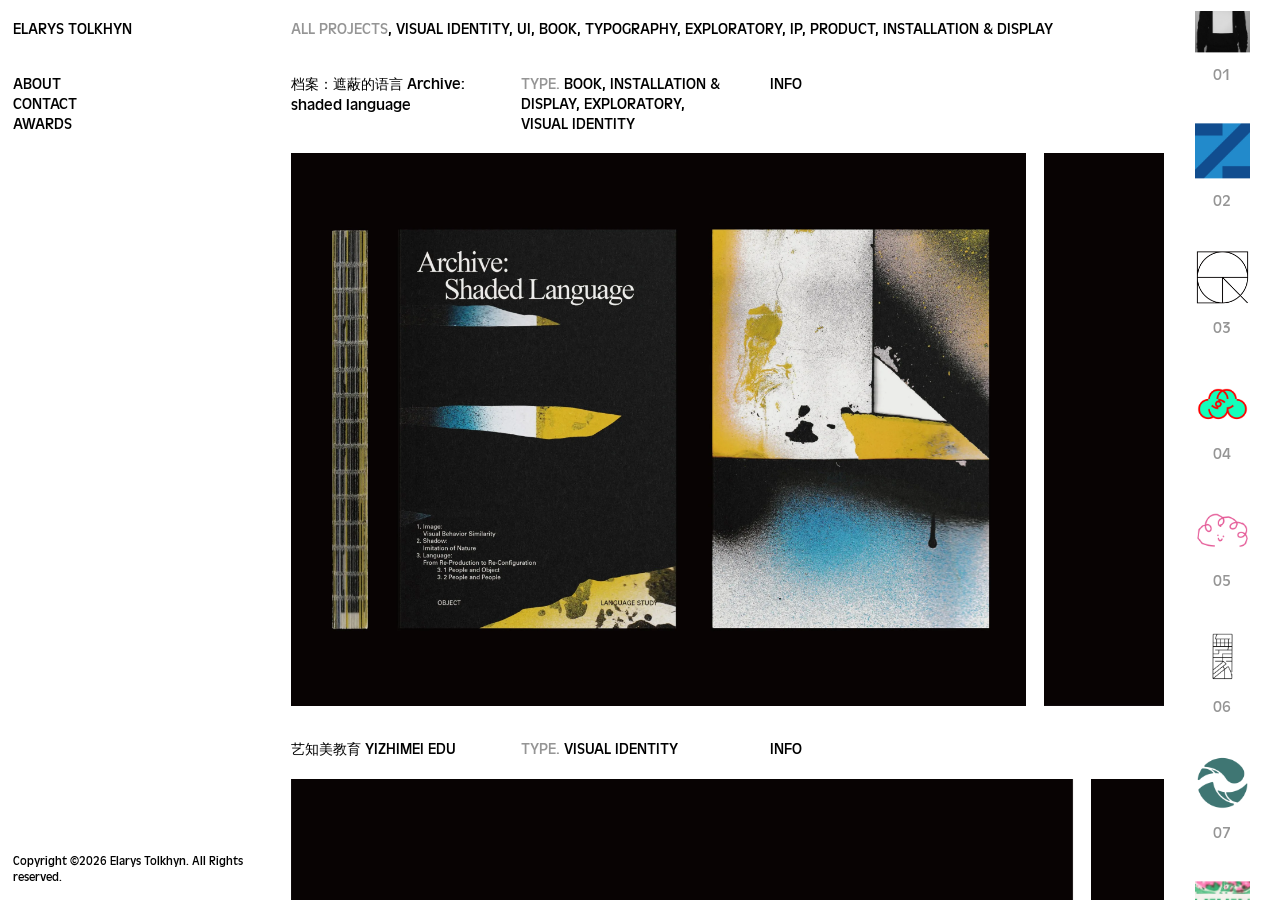
==== index.html @ ace1b755 "Elarys Tolkhyn portfolio site" ====
<!DOCTYPE html><html lang="en" class="h-full antialiased"><head><meta charSet="utf-8"/><meta name="viewport" content="width=device-width, initial-scale=1"/><link rel="preload" as="image" href="sites/studiodpi-work-708a7940/root-8a5edab2/images/p01-1.webp"/><link rel="preload" as="image" href="sites/studiodpi-work-708a7940/root-8a5edab2/images/p01-2.webp"/><link rel="preload" as="image" href="sites/studiodpi-work-708a7940/root-8a5edab2/images/p01-3.webp"/><link rel="preload" as="image" href="sites/studiodpi-work-708a7940/root-8a5edab2/images/p01-4.webp"/><link rel="preload" as="image" href="sites/studiodpi-work-708a7940/root-8a5edab2/images/p01-5.webp"/><link rel="preload" as="image" href="sites/studiodpi-work-708a7940/root-8a5edab2/images/p01-6.webp"/><link rel="preload" as="image" href="sites/studiodpi-work-708a7940/root-8a5edab2/images/p01-7.webp"/><link rel="preload" as="image" href="sites/studiodpi-work-708a7940/root-8a5edab2/images/p01-8.webp"/><link rel="preload" as="image" href="sites/studiodpi-work-708a7940/root-8a5edab2/images/p01-9.webp"/><link rel="preload" as="image" href="sites/studiodpi-work-708a7940/root-8a5edab2/images/p01-10.webp"/><link rel="stylesheet" href="/_next/static/chunks/2xscw0njd760i.css" data-precedence="next"/><link rel="stylesheet" href="/_next/static/chunks/22r45i7cmhs_4.css" data-precedence="next"/><link rel="preload" as="script" fetchPriority="low" href="/_next/static/chunks/3l04zcqx63h3y.js"/><script src="/_next/static/chunks/41qfcvra0dvw4.js" async=""></script><script src="/_next/static/chunks/27t_qfc-3_lzs.js" async=""></script><script src="/_next/static/chunks/turbopack-204cpt9buc445.js" async=""></script><script src="/_next/static/chunks/3fntmmi971322.js" async=""></script><script src="/_next/static/chunks/2eqh7xk3ij3ka.js" async=""></script><link rel="preload" as="image" href="sites/studiodpi-work-708a7940/root-8a5edab2/images/p01-11.webp"/><link rel="preload" as="image" href="sites/studiodpi-work-708a7940/root-8a5edab2/images/p01-12.webp"/><link rel="preload" as="image" href="sites/studiodpi-work-708a7940/root-8a5edab2/images/p01-13.webp"/><link rel="preload" as="image" href="sites/studiodpi-work-708a7940/root-8a5edab2/images/p01-14.webp"/><link rel="preload" as="image" href="sites/studiodpi-work-708a7940/root-8a5edab2/images/p01-15.webp"/><link rel="preload" as="image" href="sites/studiodpi-work-708a7940/root-8a5edab2/images/p01-16.webp"/><link rel="preload" as="image" href="sites/studiodpi-work-708a7940/root-8a5edab2/images/p01-17.webp"/><link rel="preload" as="image" href="sites/studiodpi-work-708a7940/root-8a5edab2/images/p01-18.webp"/><link rel="preload" as="image" href="sites/studiodpi-work-708a7940/root-8a5edab2/images/p01-19.webp"/><link rel="preload" as="image" href="sites/studiodpi-work-708a7940/root-8a5edab2/images/p02-1.webp"/><link rel="preload" as="image" href="sites/studiodpi-work-708a7940/root-8a5edab2/images/p02-2.webp"/><link rel="preload" as="image" href="sites/studiodpi-work-708a7940/root-8a5edab2/images/p02-3.webp"/><link rel="preload" as="image" href="sites/studiodpi-work-708a7940/root-8a5edab2/images/p02-4.webp"/><link rel="preload" as="image" href="sites/studiodpi-work-708a7940/root-8a5edab2/images/p02-5.webp"/><link rel="preload" as="image" href="sites/studiodpi-work-708a7940/root-8a5edab2/images/p02-6.webp"/><link rel="preload" as="image" href="sites/studiodpi-work-708a7940/root-8a5edab2/images/p02-7.webp"/><link rel="preload" as="image" href="sites/studiodpi-work-708a7940/root-8a5edab2/images/p02-8.webp"/><link rel="preload" as="image" href="sites/studiodpi-work-708a7940/root-8a5edab2/images/p03-1.webp"/><link rel="preload" as="image" href="sites/studiodpi-work-708a7940/root-8a5edab2/images/p03-2.webp"/><link rel="preload" as="image" href="sites/studiodpi-work-708a7940/root-8a5edab2/images/p03-3.webp"/><link rel="preload" as="image" href="sites/studiodpi-work-708a7940/root-8a5edab2/images/p03-4.webp"/><link rel="preload" as="image" href="sites/studiodpi-work-708a7940/root-8a5edab2/images/p04-1.webp"/><link rel="preload" as="image" href="sites/studiodpi-work-708a7940/root-8a5edab2/images/p04-2.webp"/><link rel="preload" as="image" href="sites/studiodpi-work-708a7940/root-8a5edab2/images/p04-3.webp"/><link rel="preload" as="image" href="sites/studiodpi-work-708a7940/root-8a5edab2/images/p04-4.webp"/><link rel="preload" as="image" href="sites/studiodpi-work-708a7940/root-8a5edab2/images/p04-5.webp"/><link rel="preload" as="image" href="sites/studiodpi-work-708a7940/root-8a5edab2/images/p04-6.webp"/><link rel="preload" as="image" href="sites/studiodpi-work-708a7940/root-8a5edab2/images/p05-1.webp"/><link rel="preload" as="image" href="sites/studiodpi-work-708a7940/root-8a5edab2/images/p05-2.webp"/><link rel="preload" as="image" href="sites/studiodpi-work-708a7940/root-8a5edab2/images/p05-3.webp"/><link rel="preload" as="image" href="sites/studiodpi-work-708a7940/root-8a5edab2/images/p05-4.webp"/><link rel="preload" as="image" href="sites/studiodpi-work-708a7940/root-8a5edab2/images/p05-5.webp"/><link rel="preload" as="image" href="sites/studiodpi-work-708a7940/root-8a5edab2/images/p05-6.webp"/><link rel="preload" as="image" href="sites/studiodpi-work-708a7940/root-8a5edab2/images/p05-7.webp"/><link rel="preload" as="image" href="sites/studiodpi-work-708a7940/root-8a5edab2/images/p05-8.webp"/><link rel="preload" as="image" href="sites/studiodpi-work-708a7940/root-8a5edab2/images/p06-1.webp"/><link rel="preload" as="image" href="sites/studiodpi-work-708a7940/root-8a5edab2/images/p06-2.webp"/><link rel="preload" as="image" href="sites/studiodpi-work-708a7940/root-8a5edab2/images/p07-1.webp"/><link rel="preload" as="image" href="sites/studiodpi-work-708a7940/root-8a5edab2/images/p07-2.webp"/><link rel="preload" as="image" href="sites/studiodpi-work-708a7940/root-8a5edab2/images/p07-3.webp"/><link rel="preload" as="image" href="sites/studiodpi-work-708a7940/root-8a5edab2/images/p07-4.webp"/><link rel="preload" as="image" href="sites/studiodpi-work-708a7940/root-8a5edab2/images/p07-5.webp"/><link rel="preload" as="image" href="sites/studiodpi-work-708a7940/root-8a5edab2/images/p07-6.webp"/><link rel="preload" as="image" href="sites/studiodpi-work-708a7940/root-8a5edab2/images/p07-7.webp"/><link rel="preload" as="image" href="sites/studiodpi-work-708a7940/root-8a5edab2/images/p07-8.webp"/><link rel="preload" as="image" href="sites/studiodpi-work-708a7940/root-8a5edab2/images/p07-9.webp"/><link rel="preload" as="image" href="sites/studiodpi-work-708a7940/root-8a5edab2/images/p07-10.webp"/><link rel="preload" as="image" href="sites/studiodpi-work-708a7940/root-8a5edab2/images/p08-1.webp"/><link rel="preload" as="image" href="sites/studiodpi-work-708a7940/root-8a5edab2/images/p08-2.webp"/><link rel="preload" as="image" href="sites/studiodpi-work-708a7940/root-8a5edab2/images/p08-3.webp"/><link rel="preload" as="image" href="sites/studiodpi-work-708a7940/root-8a5edab2/images/p08-4.webp"/><link rel="preload" as="image" href="sites/studiodpi-work-708a7940/root-8a5edab2/images/p08-5.webp"/><link rel="preload" as="image" href="sites/studiodpi-work-708a7940/root-8a5edab2/images/p08-6.webp"/><link rel="preload" as="image" href="sites/studiodpi-work-708a7940/root-8a5edab2/images/p08-7.webp"/><link rel="preload" as="image" href="sites/studiodpi-work-708a7940/root-8a5edab2/images/p08-8.webp"/><link rel="preload" as="image" href="sites/studiodpi-work-708a7940/root-8a5edab2/images/p08-9.webp"/><link rel="preload" as="image" href="sites/studiodpi-work-708a7940/root-8a5edab2/images/p08-10.webp"/><link rel="preload" as="image" href="sites/studiodpi-work-708a7940/root-8a5edab2/images/p09-1.webp"/><link rel="preload" as="image" href="sites/studiodpi-work-708a7940/root-8a5edab2/images/p09-2.webp"/><link rel="preload" as="image" href="sites/studiodpi-work-708a7940/root-8a5edab2/images/p09-3.webp"/><link rel="preload" as="image" href="sites/studiodpi-work-708a7940/root-8a5edab2/images/p09-4.webp"/><link rel="preload" as="image" href="sites/studiodpi-work-708a7940/root-8a5edab2/images/p09-5.webp"/><link rel="preload" as="image" href="sites/studiodpi-work-708a7940/root-8a5edab2/images/p09-6.webp"/><link rel="preload" as="image" href="sites/studiodpi-work-708a7940/root-8a5edab2/images/p09-7.webp"/><link rel="preload" as="image" href="sites/studiodpi-work-708a7940/root-8a5edab2/images/p09-8.webp"/><link rel="preload" as="image" href="sites/studiodpi-work-708a7940/root-8a5edab2/images/p09-9.webp"/><link rel="preload" as="image" href="sites/studiodpi-work-708a7940/root-8a5edab2/images/p09-10.webp"/><link rel="preload" as="image" href="sites/studiodpi-work-708a7940/root-8a5edab2/images/p10-1.webp"/><link rel="preload" as="image" href="sites/studiodpi-work-708a7940/root-8a5edab2/images/p10-2.webp"/><link rel="preload" as="image" href="sites/studiodpi-work-708a7940/root-8a5edab2/images/p10-3.webp"/><link rel="preload" as="image" href="sites/studiodpi-work-708a7940/root-8a5edab2/images/p10-4.webp"/><link rel="preload" as="image" href="sites/studiodpi-work-708a7940/root-8a5edab2/images/p12-1.webp"/><link rel="preload" as="image" href="sites/studiodpi-work-708a7940/root-8a5edab2/images/p12-2.webp"/><link rel="preload" as="image" href="sites/studiodpi-work-708a7940/root-8a5edab2/images/p12-3.webp"/><link rel="preload" as="image" href="sites/studiodpi-work-708a7940/root-8a5edab2/images/p12-4.webp"/><link rel="preload" as="image" href="sites/studiodpi-work-708a7940/root-8a5edab2/images/p12-5.webp"/><link rel="preload" as="image" href="sites/studiodpi-work-708a7940/root-8a5edab2/images/p12-6.webp"/><link rel="preload" as="image" href="sites/studiodpi-work-708a7940/root-8a5edab2/images/p12-7.webp"/><link rel="preload" as="image" href="sites/studiodpi-work-708a7940/root-8a5edab2/images/p13-1.webp"/><link rel="preload" as="image" href="sites/studiodpi-work-708a7940/root-8a5edab2/images/p13-2.webp"/><link rel="preload" as="image" href="sites/studiodpi-work-708a7940/root-8a5edab2/images/p13-3.webp"/><link rel="preload" as="image" href="sites/studiodpi-work-708a7940/root-8a5edab2/images/p13-4.webp"/><link rel="preload" as="image" href="sites/studiodpi-work-708a7940/root-8a5edab2/images/p13-5.webp"/><link rel="preload" as="image" href="sites/studiodpi-work-708a7940/root-8a5edab2/images/p13-6.webp"/><link rel="preload" as="image" href="sites/studiodpi-work-708a7940/root-8a5edab2/images/p13-7.webp"/><link rel="preload" as="image" href="sites/studiodpi-work-708a7940/root-8a5edab2/images/p14-1.webp"/><link rel="preload" as="image" href="sites/studiodpi-work-708a7940/root-8a5edab2/images/p14-2.webp"/><link rel="preload" as="image" href="sites/studiodpi-work-708a7940/root-8a5edab2/images/p15-1.webp"/><link rel="preload" as="image" href="sites/studiodpi-work-708a7940/root-8a5edab2/images/p15-2.webp"/><link rel="preload" as="image" href="sites/studiodpi-work-708a7940/root-8a5edab2/images/p15-3.webp"/><link rel="preload" as="image" href="sites/studiodpi-work-708a7940/root-8a5edab2/images/p15-4.webp"/><link rel="preload" as="image" href="sites/studiodpi-work-708a7940/root-8a5edab2/images/p15-5.webp"/><link rel="preload" as="image" href="sites/studiodpi-work-708a7940/root-8a5edab2/images/p15-6.webp"/><link rel="preload" as="image" href="sites/studiodpi-work-708a7940/root-8a5edab2/images/p15-7.webp"/><link rel="preload" as="image" href="sites/studiodpi-work-708a7940/root-8a5edab2/images/p15-8.webp"/><link rel="preload" as="image" href="sites/studiodpi-work-708a7940/root-8a5edab2/images/p15-9.webp"/><link rel="preload" as="image" href="sites/studiodpi-work-708a7940/root-8a5edab2/images/p15-10.webp"/><link rel="preload" as="image" href="sites/studiodpi-work-708a7940/root-8a5edab2/images/p16-叶莱小动物勾线-9.19_画板 1 副本.webp"/><link rel="preload" as="image" href="sites/studiodpi-work-708a7940/root-8a5edab2/images/p16-叶莱小动物勾线-9.19_画板 1 副本 2.webp"/><link rel="preload" as="image" href="sites/studiodpi-work-708a7940/root-8a5edab2/images/p16-叶莱小动物勾线-9.19_画板 1-01.webp"/><link rel="preload" as="image" href="sites/studiodpi-work-708a7940/root-8a5edab2/images/p16-叶莱小动物勾线-9.19_画板 1-03.webp"/><link rel="preload" as="image" href="sites/studiodpi-work-708a7940/root-8a5edab2/images/p17-1.webp"/><link rel="preload" as="image" href="sites/studiodpi-work-708a7940/root-8a5edab2/images/p17-2.webp"/><link rel="preload" as="image" href="sites/studiodpi-work-708a7940/root-8a5edab2/images/p17-3.webp"/><link rel="preload" as="image" href="sites/studiodpi-work-708a7940/root-8a5edab2/images/p17-4.webp"/><link rel="preload" as="image" href="sites/studiodpi-work-708a7940/root-8a5edab2/images/p17-5.webp"/><link rel="preload" as="image" href="sites/studiodpi-work-708a7940/root-8a5edab2/images/p17-6.webp"/><link rel="preload" as="image" href="sites/studiodpi-work-708a7940/root-8a5edab2/images/p17-7.webp"/><link rel="preload" as="image" href="sites/studiodpi-work-708a7940/root-8a5edab2/images/p17-8.webp"/><link rel="preload" as="image" href="sites/studiodpi-work-708a7940/root-8a5edab2/images/p17-9.webp"/><link rel="preload" as="image" href="sites/studiodpi-work-708a7940/root-8a5edab2/images/p17-10.webp"/><link rel="preload" as="image" href="sites/studiodpi-work-708a7940/root-8a5edab2/images/p17-11.webp"/><link rel="preload" as="image" href="sites/studiodpi-work-708a7940/root-8a5edab2/images/p17-12.webp"/><link rel="preload" as="image" href="sites/studiodpi-work-708a7940/root-8a5edab2/images/p17-13.webp"/><link rel="preload" as="image" href="sites/studiodpi-work-708a7940/root-8a5edab2/images/p17-14.webp"/><link rel="preload" as="image" href="sites/studiodpi-work-708a7940/root-8a5edab2/images/p17-15.webp"/><link rel="preload" as="image" href="sites/studiodpi-work-708a7940/root-8a5edab2/images/p17-16.webp"/><link rel="preload" as="image" href="sites/studiodpi-work-708a7940/root-8a5edab2/images/p17-17.webp"/><link rel="preload" as="image" href="sites/studiodpi-work-708a7940/root-8a5edab2/images/p17-18.webp"/><link rel="preload" as="image" href="sites/studiodpi-work-708a7940/root-8a5edab2/images/p17-19.webp"/><link rel="preload" as="image" href="sites/studiodpi-work-708a7940/root-8a5edab2/images/p17-20.webp"/><link rel="preload" as="image" href="sites/studiodpi-work-708a7940/root-8a5edab2/images/p17-21.webp"/><link rel="preload" as="image" href="sites/studiodpi-work-708a7940/root-8a5edab2/images/p17-22.webp"/><link rel="preload" as="image" href="sites/studiodpi-work-708a7940/root-8a5edab2/images/p17-23.webp"/><link rel="preload" as="image" href="sites/studiodpi-work-708a7940/root-8a5edab2/images/p17-24.webp"/><link rel="preload" as="image" href="sites/studiodpi-work-708a7940/root-8a5edab2/images/p17-25.webp"/><link rel="preload" as="image" href="sites/studiodpi-work-708a7940/root-8a5edab2/images/p17-26.webp"/><link rel="preload" as="image" href="sites/studiodpi-work-708a7940/root-8a5edab2/images/p18-1.webp"/><link rel="preload" as="image" href="sites/studiodpi-work-708a7940/root-8a5edab2/images/p18-2.webp"/><link rel="preload" as="image" href="sites/studiodpi-work-708a7940/root-8a5edab2/images/p18-3.webp"/><link rel="preload" as="image" href="sites/studiodpi-work-708a7940/root-8a5edab2/images/p18-4.webp"/><link rel="preload" as="image" href="sites/studiodpi-work-708a7940/root-8a5edab2/images/p18-5.webp"/><link rel="preload" as="image" href="sites/studiodpi-work-708a7940/root-8a5edab2/images/p18-6.webp"/><link rel="preload" as="image" href="sites/studiodpi-work-708a7940/root-8a5edab2/images/p18-7.webp"/><link rel="preload" as="image" href="sites/studiodpi-work-708a7940/root-8a5edab2/images/p18-8.webp"/><link rel="preload" as="image" href="sites/studiodpi-work-708a7940/root-8a5edab2/images/p18-9.webp"/><link rel="preload" as="image" href="sites/studiodpi-work-708a7940/root-8a5edab2/images/p18-10.webp"/><link rel="preload" as="image" href="sites/studiodpi-work-708a7940/root-8a5edab2/images/p18-11.webp"/><link rel="preload" as="image" href="sites/studiodpi-work-708a7940/root-8a5edab2/images/p19-1.webp"/><link rel="preload" as="image" href="sites/studiodpi-work-708a7940/root-8a5edab2/images/p19-2.webp"/><link rel="preload" as="image" href="sites/studiodpi-work-708a7940/root-8a5edab2/images/p19-3.webp"/><link rel="preload" as="image" href="sites/studiodpi-work-708a7940/root-8a5edab2/images/p19-4.webp"/><link rel="preload" as="image" href="sites/studiodpi-work-708a7940/root-8a5edab2/images/p19-5.webp"/><link rel="preload" as="image" href="sites/studiodpi-work-708a7940/root-8a5edab2/images/p19-6.webp"/><link rel="preload" as="image" href="sites/studiodpi-work-708a7940/root-8a5edab2/images/p19-7.webp"/><link rel="preload" as="image" href="sites/studiodpi-work-708a7940/root-8a5edab2/images/p19-8.webp"/><link rel="preload" as="image" href="sites/studiodpi-work-708a7940/root-8a5edab2/images/p19-9.webp"/><link rel="preload" as="image" href="sites/studiodpi-work-708a7940/root-8a5edab2/images/p19-10.webp"/><link rel="preload" as="image" href="sites/studiodpi-work-708a7940/root-8a5edab2/images/p19-11.webp"/><link rel="preload" as="image" href="sites/studiodpi-work-708a7940/root-8a5edab2/images/p19-12.webp"/><link rel="preload" as="image" href="sites/studiodpi-work-708a7940/root-8a5edab2/images/p19-13.webp"/><link rel="preload" as="image" href="sites/studiodpi-work-708a7940/root-8a5edab2/images/p20-1.webp"/><link rel="preload" as="image" href="sites/studiodpi-work-708a7940/root-8a5edab2/images/p20-2.webp"/><link rel="preload" as="image" href="sites/studiodpi-work-708a7940/root-8a5edab2/images/p20-3.webp"/><link rel="preload" as="image" href="sites/studiodpi-work-708a7940/root-8a5edab2/images/p20-4.webp"/><link rel="preload" as="image" href="sites/studiodpi-work-708a7940/root-8a5edab2/images/p20-5.webp"/><link rel="preload" as="image" href="sites/studiodpi-work-708a7940/root-8a5edab2/images/p20-6.webp"/><link rel="preload" as="image" href="sites/studiodpi-work-708a7940/root-8a5edab2/images/p20-7.webp"/><link rel="preload" as="image" href="sites/studiodpi-work-708a7940/root-8a5edab2/images/p20-8.webp"/><link rel="preload" as="image" href="sites/studiodpi-work-708a7940/root-8a5edab2/images/p20-9.webp"/><link rel="preload" as="image" href="sites/studiodpi-work-708a7940/root-8a5edab2/images/p20-10.webp"/><link rel="preload" as="image" href="sites/studiodpi-work-708a7940/root-8a5edab2/images/p20-11.webp"/><link rel="preload" as="image" href="sites/studiodpi-work-708a7940/root-8a5edab2/images/p20-12.webp"/><link rel="preload" as="image" href="sites/studiodpi-work-708a7940/root-8a5edab2/images/p21-2.webp"/><link rel="preload" as="image" href="sites/studiodpi-work-708a7940/root-8a5edab2/images/p21-3.webp"/><link rel="preload" as="image" href="sites/studiodpi-work-708a7940/root-8a5edab2/images/p21-4.webp"/><link rel="preload" as="image" href="sites/studiodpi-work-708a7940/root-8a5edab2/images/p21-5.webp"/><link rel="preload" as="image" href="sites/studiodpi-work-708a7940/root-8a5edab2/images/p21-6.webp"/><link rel="preload" as="image" href="sites/studiodpi-work-708a7940/root-8a5edab2/images/p21-7.webp"/><link rel="preload" as="image" href="sites/studiodpi-work-708a7940/root-8a5edab2/images/p21-8.webp"/><link rel="preload" as="image" href="sites/studiodpi-work-708a7940/root-8a5edab2/images/p21-9.webp"/><link rel="preload" as="image" href="sites/studiodpi-work-708a7940/root-8a5edab2/images/p21-10.webp"/><link rel="preload" as="image" href="sites/studiodpi-work-708a7940/root-8a5edab2/images/p21-11.webp"/><link rel="preload" as="image" href="sites/studiodpi-work-708a7940/root-8a5edab2/images/p21-12.webp"/><link rel="preload" as="image" href="sites/studiodpi-work-708a7940/root-8a5edab2/images/p21-13.webp"/><link rel="preload" as="image" href="sites/studiodpi-work-708a7940/root-8a5edab2/images/p21-14.webp"/><link rel="preload" as="image" href="sites/studiodpi-work-708a7940/root-8a5edab2/images/p22-1.webp"/><link rel="preload" as="image" href="sites/studiodpi-work-708a7940/root-8a5edab2/images/p22-2.webp"/><link rel="preload" as="image" href="sites/studiodpi-work-708a7940/root-8a5edab2/images/p22-3.webp"/><link rel="preload" as="image" href="sites/studiodpi-work-708a7940/root-8a5edab2/images/p22-4.webp"/><link rel="preload" as="image" href="sites/studiodpi-work-708a7940/root-8a5edab2/images/p22-5.webp"/><link rel="preload" as="image" href="sites/studiodpi-work-708a7940/root-8a5edab2/images/p22-6.webp"/><link rel="preload" as="image" href="sites/studiodpi-work-708a7940/root-8a5edab2/images/p22-7.webp"/><link rel="preload" as="image" href="sites/studiodpi-work-708a7940/root-8a5edab2/images/p22-8.webp"/><link rel="preload" as="image" href="sites/studiodpi-work-708a7940/root-8a5edab2/images/p22-9.webp"/><link rel="preload" as="image" href="sites/studiodpi-work-708a7940/root-8a5edab2/images/p22-10.webp"/><link rel="preload" as="image" href="sites/studiodpi-work-708a7940/root-8a5edab2/images/p22-11.webp"/><link rel="preload" as="image" href="sites/studiodpi-work-708a7940/root-8a5edab2/images/p22-12.webp"/><link rel="preload" as="image" href="sites/studiodpi-work-708a7940/root-8a5edab2/images/p22-13.webp"/><link rel="preload" as="image" href="sites/studiodpi-work-708a7940/root-8a5edab2/images/p22-14.webp"/><link rel="preload" as="image" href="sites/studiodpi-work-708a7940/root-8a5edab2/images/p22-15.webp"/><link rel="preload" as="image" href="sites/studiodpi-work-708a7940/root-8a5edab2/images/p22-16.webp"/><link rel="preload" as="image" href="sites/studiodpi-work-708a7940/root-8a5edab2/images/p22-17.webp"/><link rel="preload" as="image" href="sites/studiodpi-work-708a7940/root-8a5edab2/images/p22-18.webp"/><link rel="preload" as="image" href="sites/studiodpi-work-708a7940/root-8a5edab2/images/p22-19.webp"/><link rel="preload" as="image" href="sites/studiodpi-work-708a7940/root-8a5edab2/images/p22-20.webp"/><link rel="preload" as="image" href="sites/studiodpi-work-708a7940/root-8a5edab2/images/p22-21.webp"/><link rel="preload" as="image" href="sites/studiodpi-work-708a7940/root-8a5edab2/images/p22-22.webp"/><link rel="preload" as="image" href="sites/studiodpi-work-708a7940/root-8a5edab2/images/p22-23.webp"/><link rel="preload" as="image" href="sites/studiodpi-work-708a7940/root-8a5edab2/images/p22-24.webp"/><link rel="preload" as="image" href="sites/studiodpi-work-708a7940/root-8a5edab2/images/p23-1.webp"/><link rel="preload" as="image" href="sites/studiodpi-work-708a7940/root-8a5edab2/images/p23-2.webp"/><link rel="preload" as="image" href="sites/studiodpi-work-708a7940/root-8a5edab2/images/p23-3.webp"/><link rel="preload" as="image" href="sites/studiodpi-work-708a7940/root-8a5edab2/images/p23-4.webp"/><link rel="preload" as="image" href="sites/studiodpi-work-708a7940/root-8a5edab2/images/p23-5.webp"/><link rel="preload" as="image" href="sites/studiodpi-work-708a7940/root-8a5edab2/images/p23-6.webp"/><link rel="preload" as="image" href="sites/studiodpi-work-708a7940/root-8a5edab2/images/p23-7.webp"/><link rel="preload" as="image" href="sites/studiodpi-work-708a7940/root-8a5edab2/images/p23-8.webp"/><link rel="preload" as="image" href="sites/studiodpi-work-708a7940/root-8a5edab2/images/p23-9.webp"/><link rel="preload" as="image" href="sites/studiodpi-work-708a7940/root-8a5edab2/images/p23-10.webp"/><link rel="preload" as="image" href="sites/studiodpi-work-708a7940/root-8a5edab2/images/p23-11.webp"/><link rel="preload" as="image" href="sites/studiodpi-work-708a7940/root-8a5edab2/images/p23-12.webp"/><link rel="preload" as="image" href="sites/studiodpi-work-708a7940/root-8a5edab2/images/p24-1.webp"/><link rel="preload" as="image" href="sites/studiodpi-work-708a7940/root-8a5edab2/images/p24-2.webp"/><link rel="preload" as="image" href="sites/studiodpi-work-708a7940/root-8a5edab2/images/p24-3.webp"/><link rel="preload" as="image" href="sites/studiodpi-work-708a7940/root-8a5edab2/images/p24-4.webp"/><link rel="preload" as="image" href="sites/studiodpi-work-708a7940/root-8a5edab2/images/p24-5.webp"/><link rel="preload" as="image" href="sites/studiodpi-work-708a7940/root-8a5edab2/images/p24-6.webp"/><link rel="preload" as="image" href="sites/studiodpi-work-708a7940/root-8a5edab2/images/p24-7.webp"/><link rel="preload" as="image" href="sites/studiodpi-work-708a7940/root-8a5edab2/images/p24-8.webp"/><link rel="preload" as="image" href="sites/studiodpi-work-708a7940/root-8a5edab2/images/p25-1.webp"/><link rel="preload" as="image" href="sites/studiodpi-work-708a7940/root-8a5edab2/images/p25-2.webp"/><link rel="preload" as="image" href="sites/studiodpi-work-708a7940/root-8a5edab2/images/p25-3.webp"/><link rel="preload" as="image" href="sites/studiodpi-work-708a7940/root-8a5edab2/images/p25-4.webp"/><link rel="preload" as="image" href="sites/studiodpi-work-708a7940/root-8a5edab2/images/p25-5.webp"/><link rel="preload" as="image" href="sites/studiodpi-work-708a7940/root-8a5edab2/images/p25-6.webp"/><link rel="preload" as="image" href="sites/studiodpi-work-708a7940/root-8a5edab2/images/p25-7.webp"/><link rel="preload" as="image" href="sites/studiodpi-work-708a7940/root-8a5edab2/images/p25-8.webp"/><link rel="preload" as="image" href="sites/studiodpi-work-708a7940/root-8a5edab2/images/p25-9.webp"/><link rel="preload" as="image" href="sites/studiodpi-work-708a7940/root-8a5edab2/images/p25-10.webp"/><link rel="preload" as="image" href="sites/studiodpi-work-708a7940/root-8a5edab2/images/p26-1.webp"/><link rel="preload" as="image" href="sites/studiodpi-work-708a7940/root-8a5edab2/images/p27-1.webp"/><link rel="preload" as="image" href="sites/studiodpi-work-708a7940/root-8a5edab2/images/p27-2.webp"/><link rel="preload" as="image" href="sites/studiodpi-work-708a7940/root-8a5edab2/images/p27-3.webp"/><link rel="preload" as="image" href="sites/studiodpi-work-708a7940/root-8a5edab2/images/p28-1.webp"/><link rel="preload" as="image" href="sites/studiodpi-work-708a7940/root-8a5edab2/images/p28-2.webp"/><link rel="preload" as="image" href="sites/studiodpi-work-708a7940/root-8a5edab2/images/p28-3.webp"/><link rel="preload" as="image" href="sites/studiodpi-work-708a7940/root-8a5edab2/images/p01-cover.webp"/><link rel="preload" as="image" href="sites/studiodpi-work-708a7940/root-8a5edab2/images/p02-cover.webp"/><link rel="preload" as="image" href="sites/studiodpi-work-708a7940/root-8a5edab2/images/p03-cover.webp"/><link rel="preload" as="image" href="sites/studiodpi-work-708a7940/root-8a5edab2/images/p04-cover.webp"/><link rel="preload" as="image" href="sites/studiodpi-work-708a7940/root-8a5edab2/images/p05-cover.webp"/><link rel="preload" as="image" href="sites/studiodpi-work-708a7940/root-8a5edab2/images/p06-cover.webp"/><link rel="preload" as="image" href="sites/studiodpi-work-708a7940/root-8a5edab2/images/p07-cover.webp"/><link rel="preload" as="image" href="sites/studiodpi-work-708a7940/root-8a5edab2/images/p08-cover.webp"/><link rel="preload" as="image" href="sites/studiodpi-work-708a7940/root-8a5edab2/images/p09-cover.webp"/><link rel="preload" as="image" href="sites/studiodpi-work-708a7940/root-8a5edab2/images/p10-cover.webp"/><link rel="preload" as="image" href="sites/studiodpi-work-708a7940/root-8a5edab2/images/p12-cover.webp"/><link rel="preload" as="image" href="sites/studiodpi-work-708a7940/root-8a5edab2/images/p13-cover.webp"/><link rel="preload" as="image" href="sites/studiodpi-work-708a7940/root-8a5edab2/images/p14-cover.webp"/><link rel="preload" as="image" href="sites/studiodpi-work-708a7940/root-8a5edab2/images/p15-cover.webp"/><link rel="preload" as="image" href="sites/studiodpi-work-708a7940/root-8a5edab2/images/p16-cover.webp"/><link rel="preload" as="image" href="sites/studiodpi-work-708a7940/root-8a5edab2/images/p17-cover.webp"/><link rel="preload" as="image" href="sites/studiodpi-work-708a7940/root-8a5edab2/images/p18-cover.webp"/><link rel="preload" as="image" href="sites/studiodpi-work-708a7940/root-8a5edab2/images/p19-cover.webp"/><link rel="preload" as="image" href="sites/studiodpi-work-708a7940/root-8a5edab2/images/p20-cover.webp"/><link rel="preload" as="image" href="sites/studiodpi-work-708a7940/root-8a5edab2/images/p21-cover.webp"/><link rel="preload" as="image" href="sites/studiodpi-work-708a7940/root-8a5edab2/images/p22-cover.webp"/><link rel="preload" as="image" href="sites/studiodpi-work-708a7940/root-8a5edab2/images/p23-cover.webp"/><link rel="preload" as="image" href="sites/studiodpi-work-708a7940/root-8a5edab2/images/p24-cover.webp"/><link rel="preload" as="image" href="sites/studiodpi-work-708a7940/root-8a5edab2/images/p25-cover.webp"/><link rel="preload" as="image" href="sites/studiodpi-work-708a7940/root-8a5edab2/images/p26-cover.webp"/><link rel="preload" as="image" href="sites/studiodpi-work-708a7940/root-8a5edab2/images/p27-cover.webp"/><link rel="preload" as="image" href="sites/studiodpi-work-708a7940/root-8a5edab2/images/p28-cover.webp"/><title>Elarys Tolkhyn</title><meta name="description" content="Elarys Tolkhyn — cross-media designer: UI/UX, book design, branding, and motion design."/><link rel="icon" href="/favicon.ico?favicon.2qs7753_qty8h.ico" sizes="32x32" type="image/x-icon"/><link rel="icon" href="/icon.png?icon.0sun3_hsuij4o.png" sizes="256x256" type="image/png"/><script src="/_next/static/chunks/0cz1d0mv5g_q7.js" noModule=""></script></head><body class="h-full overflow-hidden"><div hidden=""><!--$--><!--/$--></div><style>
        @font-face {
          font-family: "AntiqueOli-Lig";
          src: url("sites/studiodpi-work-708a7940/root-8a5edab2/fonts/AntiqueOli-Lig.woff2") format("woff2");
          font-display: swap;
        }
        @font-face {
          font-family: "AntiqueOli-Reg";
          src: url("sites/studiodpi-work-708a7940/root-8a5edab2/fonts/AntiqueOli-Reg.woff2") format("woff2");
          font-display: swap;
        }
      </style><main class="relative w-full"><div class="flex h-screen w-full flex-nowrap items-start justify-between px-[1.0416667vw]"><div class="flex h-screen w-[240px] flex-none flex-col text-black"><div class="mb-[17px] w-full flex-none flex-col text-base font-normal"><div class="flex h-14 w-full cursor-pointer flex-col items-start justify-center leading-5"><span>ELARYS TOLKHYN</span></div></div><div class="dpi-scrollbar-hidden relative w-full flex-1 overflow-y-auto text-base leading-5 [scroll-behavior:smooth]"><p class="mb-0 cursor-pointer">ABOUT</p><div class="overflow-hidden [transition:all_0.8s_cubic-bezier(0.075,0.82,0.165,1)] h-0"><div class="pt-[22px] text-left break-words [&amp;_p]:mt-[22px] [&amp;_p]:first:mt-0 [&amp;_p:first-of-type_strong]:text-[14px] [&amp;_p:first-of-type_strong]:font-semibold [&amp;_.dpi-en-inline]:font-normal"><p><strong>央美视觉传达本硕，跨媒介设计师：<span class="dpi-en-inline">UI/UX</span>、书籍、品牌、动态设计，熟练掌握<span class="dpi-en-inline">AIGC</span>工具，具备网页设计与前后端开发能力，可在<span class="dpi-en-inline">AI</span>辅助下独立完成项目，能够独立完成从视觉到数字产品的全链路落地。</strong></p><p>CAFA graduate (BFA &amp; MFA) in Visual Communication and a cross-media designer specializing in UI/UX, book design, branding, and motion design. Proficient in AIGC tools and skilled in web design and full-stack development; capable of independently executing projects with AI assistance and managing the entire lifecycle from visual concept to digital product implementation.</p></div></div><div><p class="mb-0 cursor-pointer">CONTACT</p><div class="overflow-hidden [transition:all_0.8s_cubic-bezier(0.075,0.82,0.165,1)] h-0"><div class="mb-[22px] pt-[22px] text-left break-words [&amp;_p_a]:no-underline"><p>Email：1970853140@qq.com</p><p>Address: No. 8, Huajiadi South Street, Beijing</p></div></div></div><div><p class="mb-0 cursor-pointer">AWARDS</p><div class="overflow-hidden [transition:all_0.8s_cubic-bezier(0.075,0.82,0.165,1)] h-0"><div class="mb-[22px] pt-[22px]"><div class="flex items-start justify-start"><span class="min-w-[4.1666667vw] flex-none pr-[0.5208333vw] break-words">2019</span><span class="flex-1">First Prize, Annual Outstanding Student Work Award, School of Design, Central Academy of Fine Arts (CAFA)</span></div><div class="flex items-start justify-start"><span class="min-w-[4.1666667vw] flex-none pr-[0.5208333vw] break-words">2021</span><span class="flex-1">First Prize, Annual Outstanding Student Work Award, School of Design, CAFA</span></div><div class="flex items-start justify-start"><span class="min-w-[4.1666667vw] flex-none pr-[0.5208333vw] break-words">2021</span><span class="flex-1">First-Class Outstanding Student Scholarship, School of Design, CAFA</span></div><div class="flex items-start justify-start"><span class="min-w-[4.1666667vw] flex-none pr-[0.5208333vw] break-words">2022</span><span class="flex-1">Second-Class Outstanding Student Scholarship, School of Design, CAFA</span></div><div class="flex items-start justify-start"><span class="min-w-[4.1666667vw] flex-none pr-[0.5208333vw] break-words">2022</span><span class="flex-1">Shortlist Award (Logo Category), Hiiibrands International Graphic Design Awards</span></div><div class="flex items-start justify-start"><span class="min-w-[4.1666667vw] flex-none pr-[0.5208333vw] break-words">2023</span><span class="flex-1">Individual Graduation Project selected for the 360 ​​Annual Graduation Design Awards (Top 100)</span></div><div class="flex items-start justify-start"><span class="min-w-[4.1666667vw] flex-none pr-[0.5208333vw] break-words">2023</span><span class="flex-1">Group Graduation Project selected for the 360 ​​Annual Graduation Design Awards (Top 100)</span></div><div class="flex items-start justify-start"><span class="min-w-[4.1666667vw] flex-none pr-[0.5208333vw] break-words">2023</span><span class="flex-1">Individual Graduation Project selected for the New One Awards (Annual Graduation Design Award)</span></div><div class="flex items-start justify-start"><span class="min-w-[4.1666667vw] flex-none pr-[0.5208333vw] break-words">2023</span><span class="flex-1">Selected for the CAFA Poster Design Biennial</span></div><div class="flex items-start justify-start"><span class="min-w-[4.1666667vw] flex-none pr-[0.5208333vw] break-words">2023</span><span class="flex-1">Excellence Award, 10th National Art Book Design Exhibition</span></div></div></div></div></div><div class="flex h-[62px] w-full flex-none items-center bg-white leading-5 text-black"><span class="text-xs">Copyright ©️2026 Elarys Tolkhyn. All Rights reserved.</span></div></div><div class="ml-auto flex h-screen w-[68.2291667vw] flex-none flex-col p-0 text-black"><div class="mb-[17px] flex h-14 w-full flex-none items-center bg-white"><div class="flex min-w-0 flex-1 items-center pr-4"><div class="dpi-scrollbar-hidden w-full overflow-x-auto text-base leading-14 whitespace-nowrap [scroll-behavior:smooth]"><span class="cursor-pointer text-[#959595]">ALL PROJECTS</span><span>, </span><span class="cursor-pointer text-black">VISUAL IDENTITY</span><span>, </span><span class="cursor-pointer text-black">UI</span><span>, </span><span class="cursor-pointer text-black">BOOK</span><span>, </span><span class="cursor-pointer text-black">TYPOGRAPHY</span><span>, </span><span class="cursor-pointer text-black">EXPLORATORY</span><span>, </span><span class="cursor-pointer text-black">IP</span><span>, </span><span class="cursor-pointer text-black">PRODUCT</span><span>, </span><span class="cursor-pointer text-black">INSTALLATION &amp; DISPLAY</span></div></div></div><div class="dpi-scrollbar-hidden relative w-full flex-1 overflow-y-auto pb-5 [scroll-behavior:smooth]"><div class="mb-8 w-full" id="right-item-1"><div class="flex items-start justify-start text-left text-base leading-5 [transition:all_0.8s_cubic-bezier(0.075,0.82,0.165,1)]"><div class="mr-5 w-[24%] flex-none"><span><span class="dpi-cn-inline">档案：遮蔽的语言</span> Archive: shaded language</span></div><div class="mr-10 w-[24%] flex-none cursor-pointer"><span class="text-[#959595]">TYPE.</span><span class="dpi-html-text dpi-html-text-left-space">BOOK, INSTALLATION &amp; DISPLAY, EXPLORATORY, VISUAL IDENTITY</span></div><div class="w-[52%] cursor-pointer">INFO</div></div><div class="flex items-start justify-start overflow-hidden text-left text-base leading-5 [transition:all_0.8s_cubic-bezier(0.075,0.82,0.165,1)] h-0"><div class="mr-5 w-[24%] flex-none pt-2.5"><div><span class="text-[#959595]">Year.</span><span class="dpi-html-text dpi-html-text-left-space">2023</span></div></div><div class="mr-10 w-[24%] flex-none cursor-pointer pt-2.5"><div><span class="text-[#959595]">TD.D.</span><span class="dpi-html-text dpi-html-text-left-space"><p>Elarys·Tolkhyn</p></span></div><div><span class="text-[#959595]">PT.</span><span class="dpi-html-text dpi-html-text-left-space"><p>Elarys·Tolkhyn</p></span></div></div><div class="w-[52%] cursor-pointer break-words pt-2.5 [&amp;_.dpi-cn]:mb-5 [&amp;_.dpi-cn]:text-[14px] [&amp;_.dpi-cn]:font-semibold [&amp;_.dpi-en-inline]:font-normal"><div class="dpi-cn"><p>如果我们把树与周边事物产生的联系视作一种标记，那么相片的矩形边框就充当了一种机械的编排机制，而树与物作为标记进入相框的方式则成为了一种全新的未知的语言，一种在高度商业化、机能化的人工自然背景下的人为的环境语言，一种利用树与物视觉行为关系的逻辑、语言、和意义创造出的独特的戏剧。 语言并不像呼吸是我们与生俱来的本领，而是我们后天学习来的，像婴儿咿呀学语一样，模仿是一切语言学习的开始。树上张贴的宣传单、倚靠着树的单车、树梢上的垃圾......我通过模仿树与周边物象的关系得到最基本的单词，再利用特定“语法”将这些单词进行重构得出不同的可能性。 如果将所看到的树周边的“视觉行为”加以理解，我们就能将其转译成为人与人的行为关系。再经过裁切解构过的人体已然分辨不出是什么部位或正在进行什么活动，流动在相框中的只剩下缺失的、被遮蔽的黑与白。</p></div><div class="dpi-en"><p>If we view the connections a tree forms with its surroundings as a form of signage, then the rectangular frame of the photograph acts as a mechanical organizing mechanism. The way the tree and these objects enter the frame as signs gives rise to a novel, uncharted language—an artificial environmental language existing against a backdrop of highly commercialized, functionalized "man-made nature." It is a unique drama created through the logic, language, and meaning inherent in the visual interplay between the tree and the objects around it. Language is not an innate ability like breathing; it is something we acquire. Much like an infant’s babbling, imitation marks the beginning of all language learning. Flyers plastered on a trunk, a bicycle leaning against the bark, litter caught in the upper branches—by imitating the relationships between the tree and the surrounding imagery, I gather "basic words," which I then reconstruct using a specific "grammar" to generate a range of possibilities. If we interpret the "visual behaviors" observed around the tree, we can translate them into the dynamics of human interaction. Yet, once the human form has been cropped and deconstructed, it becomes impossible to distinguish specific body parts or actions; all that remains flowing within the frame are fragments of black and white—shapes defined by absence and concealment.</p></div></div></div><div class="h-5 w-full"></div><div class="relative cursor-none" id="DPI_SWIPER_EVENT_1"><div class="swiper dpi-swiper"><div class="swiper-wrapper"><div class="swiper-slide"><div class="relative flex items-center justify-center"><div class="relative" style="background-color:transparent;height:553px;width:735.036344755971px"><img src="sites/studiodpi-work-708a7940/root-8a5edab2/images/p01-1.webp" alt="" style="width:100%;height:100%;display:block;font-size:0;object-fit:contain"/></div></div></div><div class="swiper-slide"><div class="relative flex items-center justify-center"><div class="relative" style="background-color:transparent;height:553px;width:735.036344755971px"><img src="sites/studiodpi-work-708a7940/root-8a5edab2/images/p01-2.webp" alt="" style="width:100%;height:100%;display:block;font-size:0;object-fit:contain"/></div></div></div><div class="swiper-slide"><div class="relative flex items-center justify-center"><div class="relative" style="background-color:transparent;height:553px;width:735.036344755971px"><img src="sites/studiodpi-work-708a7940/root-8a5edab2/images/p01-3.webp" alt="" style="width:100%;height:100%;display:block;font-size:0;object-fit:contain"/></div></div></div><div class="swiper-slide"><div class="relative flex items-center justify-center"><div class="relative" style="background-color:transparent;height:553px;width:735.036344755971px"><img src="sites/studiodpi-work-708a7940/root-8a5edab2/images/p01-4.webp" alt="" style="width:100%;height:100%;display:block;font-size:0;object-fit:contain"/></div></div></div><div class="swiper-slide"><div class="relative flex items-center justify-center"><div class="relative" style="background-color:transparent;height:553px;width:735.4181818181818px"><img src="sites/studiodpi-work-708a7940/root-8a5edab2/images/p01-5.webp" alt="" style="width:100%;height:100%;display:block;font-size:0;object-fit:contain"/></div></div></div><div class="swiper-slide"><div class="relative flex items-center justify-center"><div class="relative" style="background-color:transparent;height:553px;width:735.036344755971px"><img src="sites/studiodpi-work-708a7940/root-8a5edab2/images/p01-6.webp" alt="" style="width:100%;height:100%;display:block;font-size:0;object-fit:contain"/></div></div></div><div class="swiper-slide"><div class="relative flex items-center justify-center"><div class="relative" style="background-color:transparent;height:553px;width:735.036344755971px"><img src="sites/studiodpi-work-708a7940/root-8a5edab2/images/p01-7.webp" alt="" style="width:100%;height:100%;display:block;font-size:0;object-fit:contain"/></div></div></div><div class="swiper-slide"><div class="relative flex items-center justify-center"><div class="relative" style="background-color:transparent;height:553px;width:735.036344755971px"><img src="sites/studiodpi-work-708a7940/root-8a5edab2/images/p01-8.webp" alt="" style="width:100%;height:100%;display:block;font-size:0;object-fit:contain"/></div></div></div><div class="swiper-slide"><div class="relative flex items-center justify-center"><div class="relative" style="background-color:transparent;height:553px;width:735.036344755971px"><img src="sites/studiodpi-work-708a7940/root-8a5edab2/images/p01-9.webp" alt="" style="width:100%;height:100%;display:block;font-size:0;object-fit:contain"/></div></div></div><div class="swiper-slide"><div class="relative flex items-center justify-center"><div class="relative" style="background-color:transparent;height:553px;width:735.036344755971px"><img src="sites/studiodpi-work-708a7940/root-8a5edab2/images/p01-10.webp" alt="" style="width:100%;height:100%;display:block;font-size:0;object-fit:contain"/></div></div></div><div class="swiper-slide"><div class="relative flex items-center justify-center"><div class="relative" style="background-color:transparent;height:553px;width:735.036344755971px"><img src="sites/studiodpi-work-708a7940/root-8a5edab2/images/p01-11.webp" alt="" style="width:100%;height:100%;display:block;font-size:0;object-fit:contain"/></div></div></div><div class="swiper-slide"><div class="relative flex items-center justify-center"><div class="relative" style="background-color:transparent;height:553px;width:735.036344755971px"><img src="sites/studiodpi-work-708a7940/root-8a5edab2/images/p01-12.webp" alt="" style="width:100%;height:100%;display:block;font-size:0;object-fit:contain"/></div></div></div><div class="swiper-slide"><div class="relative flex items-center justify-center"><div class="relative" style="background-color:transparent;height:553px;width:735.036344755971px"><img src="sites/studiodpi-work-708a7940/root-8a5edab2/images/p01-13.webp" alt="" style="width:100%;height:100%;display:block;font-size:0;object-fit:contain"/></div></div></div><div class="swiper-slide"><div class="relative flex items-center justify-center"><div class="relative" style="background-color:transparent;height:553px;width:735.036344755971px"><img src="sites/studiodpi-work-708a7940/root-8a5edab2/images/p01-14.webp" alt="" style="width:100%;height:100%;display:block;font-size:0;object-fit:contain"/></div></div></div><div class="swiper-slide"><div class="relative flex items-center justify-center"><div class="relative" style="background-color:transparent;height:553px;width:829.3380199179849px"><img src="sites/studiodpi-work-708a7940/root-8a5edab2/images/p01-15.webp" alt="" style="width:100%;height:100%;display:block;font-size:0;object-fit:contain"/></div></div></div><div class="swiper-slide"><div class="relative flex items-center justify-center"><div class="relative" style="background-color:transparent;height:553px;width:829.3380199179849px"><img src="sites/studiodpi-work-708a7940/root-8a5edab2/images/p01-16.webp" alt="" style="width:100%;height:100%;display:block;font-size:0;object-fit:contain"/></div></div></div><div class="swiper-slide"><div class="relative flex items-center justify-center"><div class="relative" style="background-color:transparent;height:553px;width:829.3380199179849px"><img src="sites/studiodpi-work-708a7940/root-8a5edab2/images/p01-17.webp" alt="" style="width:100%;height:100%;display:block;font-size:0;object-fit:contain"/></div></div></div><div class="swiper-slide"><div class="relative flex items-center justify-center"><div class="relative" style="background-color:transparent;height:553px;width:829.3380199179849px"><img src="sites/studiodpi-work-708a7940/root-8a5edab2/images/p01-18.webp" alt="" style="width:100%;height:100%;display:block;font-size:0;object-fit:contain"/></div></div></div><div class="swiper-slide"><div class="relative flex items-center justify-center"><div class="relative" style="background-color:transparent;height:553px;width:344.4690635451505px"><img src="sites/studiodpi-work-708a7940/root-8a5edab2/images/p01-19.webp" alt="" style="width:100%;height:100%;display:block;font-size:0;object-fit:contain"/></div></div></div></div></div><div class="absolute top-0 right-0 z-10 h-[calc(100%-75px)] w-1/2 cursor-none"></div><div class="absolute top-0 left-0 z-10 h-[calc(100%-75px)] w-1/2 cursor-none"></div><span class="pointer-events-none absolute top-0 left-0 z-20 bg-white px-1 text-base leading-5 shadow-[1px_1px_4px_#0003]" style="opacity:0">1/19</span></div></div><div class="mb-8 w-full" id="right-item-2"><div class="flex items-start justify-start text-left text-base leading-5 [transition:all_0.8s_cubic-bezier(0.075,0.82,0.165,1)]"><div class="mr-5 w-[24%] flex-none"><span><span class="dpi-cn-inline">艺知美教育</span> YIZHIMEI EDU</span></div><div class="mr-10 w-[24%] flex-none cursor-pointer"><span class="text-[#959595]">TYPE.</span><span class="dpi-html-text dpi-html-text-left-space">VISUAL IDENTITY</span></div><div class="w-[52%] cursor-pointer">INFO</div></div><div class="flex items-start justify-start overflow-hidden text-left text-base leading-5 [transition:all_0.8s_cubic-bezier(0.075,0.82,0.165,1)] h-0"><div class="mr-5 w-[24%] flex-none pt-2.5"><div><span class="text-[#959595]">CLIENT.</span><span class="dpi-html-text dpi-html-text-left-space"><p>艺知美教育 YIZHIMEI EDU</p></span></div><div><span class="text-[#959595]">Year.</span><span class="dpi-html-text dpi-html-text-left-space">2023</span></div></div><div class="mr-10 w-[24%] flex-none cursor-pointer pt-2.5"><div><span class="text-[#959595]">TD.D.</span><span class="dpi-html-text dpi-html-text-left-space"><p>Elarys·Tolkhyn</p></span></div></div><div class="w-[52%] cursor-pointer break-words pt-2.5 [&amp;_.dpi-cn]:mb-5 [&amp;_.dpi-cn]:text-[14px] [&amp;_.dpi-cn]:font-semibold [&amp;_.dpi-en-inline]:font-normal"><div class="dpi-cn"><p>艺知美教育是一家面向中高考学生的美术升学教育机构。<span class="dpi-en-inline">LOGO</span> 以品牌名“艺知美”的首字母之一“<span class="dpi-en-inline">Z</span>”作为主要设计元素，将其提炼为简洁的视觉符号。</p></div><div class="dpi-en"><p>YIZHIMEI EDU is an art education institution dedicated to helping students prepare for the high school and college entrance exams. The logo features the letter "Z"—one of the initials of the brand name "Yizhimei"—as its primary design element, distilling it into a minimalist visual symbol.</p></div></div></div><div class="h-5 w-full"></div><div class="relative cursor-none" id="DPI_SWIPER_EVENT_2"><div class="swiper dpi-swiper"><div class="swiper-wrapper"><div class="swiper-slide"><div class="relative flex items-center justify-center"><div class="relative" style="background-color:transparent;height:553px;width:782.1436464088398px"><img src="sites/studiodpi-work-708a7940/root-8a5edab2/images/p02-1.webp" alt="" style="width:100%;height:100%;display:block;font-size:0;object-fit:contain"/></div></div></div><div class="swiper-slide"><div class="relative flex items-center justify-center"><div class="relative" style="background-color:transparent;height:553px;width:782.1436464088398px"><img src="sites/studiodpi-work-708a7940/root-8a5edab2/images/p02-2.webp" alt="" style="width:100%;height:100%;display:block;font-size:0;object-fit:contain"/></div></div></div><div class="swiper-slide"><div class="relative flex items-center justify-center"><div class="relative" style="background-color:transparent;height:553px;width:782.1436464088398px"><img src="sites/studiodpi-work-708a7940/root-8a5edab2/images/p02-3.webp" alt="" style="width:100%;height:100%;display:block;font-size:0;object-fit:contain"/></div></div></div><div class="swiper-slide"><div class="relative flex items-center justify-center"><div class="relative" style="background-color:transparent;height:553px;width:782.1436464088398px"><img src="sites/studiodpi-work-708a7940/root-8a5edab2/images/p02-4.webp" alt="" style="width:100%;height:100%;display:block;font-size:0;object-fit:contain"/></div></div></div><div class="swiper-slide"><div class="relative flex items-center justify-center"><div class="relative" style="background-color:transparent;height:553px;width:782.1436464088398px"><img src="sites/studiodpi-work-708a7940/root-8a5edab2/images/p02-5.webp" alt="" style="width:100%;height:100%;display:block;font-size:0;object-fit:contain"/></div></div></div><div class="swiper-slide"><div class="relative flex items-center justify-center"><div class="relative" style="background-color:transparent;height:553px;width:782.1436464088398px"><img src="sites/studiodpi-work-708a7940/root-8a5edab2/images/p02-6.webp" alt="" style="width:100%;height:100%;display:block;font-size:0;object-fit:contain"/></div></div></div><div class="swiper-slide"><div class="relative flex items-center justify-center"><div class="relative" style="background-color:transparent;height:553px;width:782.1436464088398px"><img src="sites/studiodpi-work-708a7940/root-8a5edab2/images/p02-7.webp" alt="" style="width:100%;height:100%;display:block;font-size:0;object-fit:contain"/></div></div></div><div class="swiper-slide"><div class="relative flex items-center justify-center"><div class="relative" style="background-color:transparent;height:553px;width:782.1436464088398px"><img src="sites/studiodpi-work-708a7940/root-8a5edab2/images/p02-8.webp" alt="" style="width:100%;height:100%;display:block;font-size:0;object-fit:contain"/></div></div></div></div></div><div class="absolute top-0 right-0 z-10 h-[calc(100%-75px)] w-1/2 cursor-none"></div><div class="absolute top-0 left-0 z-10 h-[calc(100%-75px)] w-1/2 cursor-none"></div><span class="pointer-events-none absolute top-0 left-0 z-20 bg-white px-1 text-base leading-5 shadow-[1px_1px_4px_#0003]" style="opacity:0">1/8</span></div></div><div class="mb-8 w-full" id="right-item-3"><div class="flex items-start justify-start text-left text-base leading-5 [transition:all_0.8s_cubic-bezier(0.075,0.82,0.165,1)]"><div class="mr-5 w-[24%] flex-none"><span><span class="dpi-cn-inline">千瞳</span>QIANTONG</span></div><div class="mr-10 w-[24%] flex-none cursor-pointer"><span class="text-[#959595]">TYPE.</span><span class="dpi-html-text dpi-html-text-left-space">VISUAL IDENTITY</span></div><div class="w-[52%] cursor-pointer">INFO</div></div><div class="flex items-start justify-start overflow-hidden text-left text-base leading-5 [transition:all_0.8s_cubic-bezier(0.075,0.82,0.165,1)] h-0"><div class="mr-5 w-[24%] flex-none pt-2.5"><div><span class="text-[#959595]">CLIENT.</span><span class="dpi-html-text dpi-html-text-left-space"><p>QIANTONG STUDIO</p></span></div><div><span class="text-[#959595]">Year.</span><span class="dpi-html-text dpi-html-text-left-space">2021</span></div></div><div class="mr-10 w-[24%] flex-none cursor-pointer pt-2.5"><div><span class="text-[#959595]">TD.D.</span><span class="dpi-html-text dpi-html-text-left-space"><p>Elarys·Tolkhyn</p></span></div></div><div class="w-[52%] cursor-pointer break-words pt-2.5 [&amp;_.dpi-cn]:mb-5 [&amp;_.dpi-cn]:text-[14px] [&amp;_.dpi-cn]:font-semibold [&amp;_.dpi-en-inline]:font-normal"><div class="dpi-cn"><p>千瞳是一家户外摄影工作室，因此标志以极简的方圆形体作为核心视觉语言：方取自户外岩石、山脊与土地的硬朗轮廓，象征在旷野中扎根的坚韧与稳定；圆则呼应镜头、瞳孔与光圈，也像日出月落、天际线与营地灯火，代表观察、聚焦与自然中柔和的流动。方与圆相互咬合，既隐约构成相机的意象，又不拘泥于器械本身，符合品牌<span class="dpi-en-inline">slogan</span>“以镜头观看旷野，也让旷野通过瞳孔回望”的户外摄影态度。</p></div><div class="dpi-en"><p>QIANTONG is an outdoor photography studio; consequently, its logo employs a minimalist square-and-circle motif as its core visual language. The square form draws from the rugged contours of outdoor rocks, ridges, and the earth, symbolizing the resilience and stability of taking root in the wilderness. The circle echoes camera lenses, pupils, and apertures—as well as the rising and setting sun and moon, the horizon, and campsite lights—representing observation, focus, and the gentle flow of nature. The interlocking square and circle subtly evoke the image of a camera without being confined to the equipment itself, perfectly aligning with the brand’s philosophy: "Viewing the wilderness through the lens, while letting the wilderness gaze back through the pupil."</p></div></div></div><div class="h-5 w-full"></div><div class="relative cursor-none" id="DPI_SWIPER_EVENT_3"><div class="swiper dpi-swiper"><div class="swiper-wrapper"><div class="swiper-slide"><div class="relative flex items-center justify-center"><div class="relative" style="background-color:transparent;height:553px;width:863.7461866992068px"><img src="sites/studiodpi-work-708a7940/root-8a5edab2/images/p03-1.webp" alt="" style="width:100%;height:100%;display:block;font-size:0;object-fit:contain"/></div></div></div><div class="swiper-slide"><div class="relative flex items-center justify-center"><div class="relative" style="background-color:transparent;height:553px;width:863.7461866992068px"><img src="sites/studiodpi-work-708a7940/root-8a5edab2/images/p03-2.webp" alt="" style="width:100%;height:100%;display:block;font-size:0;object-fit:contain"/></div></div></div><div class="swiper-slide"><div class="relative flex items-center justify-center"><div class="relative" style="background-color:transparent;height:553px;width:863.7461866992068px"><img src="sites/studiodpi-work-708a7940/root-8a5edab2/images/p03-3.webp" alt="" style="width:100%;height:100%;display:block;font-size:0;object-fit:contain"/></div></div></div><div class="swiper-slide"><div class="relative flex items-center justify-center"><div class="relative" style="background-color:transparent;height:553px;width:863.7461866992068px"><img src="sites/studiodpi-work-708a7940/root-8a5edab2/images/p03-4.webp" alt="" style="width:100%;height:100%;display:block;font-size:0;object-fit:contain"/></div></div></div></div></div><div class="absolute top-0 right-0 z-10 h-[calc(100%-75px)] w-1/2 cursor-none"></div><div class="absolute top-0 left-0 z-10 h-[calc(100%-75px)] w-1/2 cursor-none"></div><span class="pointer-events-none absolute top-0 left-0 z-20 bg-white px-1 text-base leading-5 shadow-[1px_1px_4px_#0003]" style="opacity:0">1/4</span></div></div><div class="mb-8 w-full" id="right-item-4"><div class="flex items-start justify-start text-left text-base leading-5 [transition:all_0.8s_cubic-bezier(0.075,0.82,0.165,1)]"><div class="mr-5 w-[24%] flex-none"><span><span class="dpi-cn-inline">雲民</span> CLOUD TRIBE</span></div><div class="mr-10 w-[24%] flex-none cursor-pointer"><span class="text-[#959595]">TYPE.</span><span class="dpi-html-text dpi-html-text-left-space">VISUAL IDENTITY</span></div><div class="w-[52%] cursor-pointer">INFO</div></div><div class="flex items-start justify-start overflow-hidden text-left text-base leading-5 [transition:all_0.8s_cubic-bezier(0.075,0.82,0.165,1)] h-0"><div class="mr-5 w-[24%] flex-none pt-2.5"><div><span class="text-[#959595]">CLIENT.</span><span class="dpi-html-text dpi-html-text-left-space"><p>雲民 CLOUD TRIBE</p></span></div><div><span class="text-[#959595]">Year.</span><span class="dpi-html-text dpi-html-text-left-space">2025</span></div></div><div class="mr-10 w-[24%] flex-none cursor-pointer pt-2.5"><div><span class="text-[#959595]">TD.D.</span><span class="dpi-html-text dpi-html-text-left-space"><p>Elarys·Tolkhyn</p></span></div></div><div class="w-[52%] cursor-pointer break-words pt-2.5 [&amp;_.dpi-cn]:mb-5 [&amp;_.dpi-cn]:text-[14px] [&amp;_.dpi-cn]:font-semibold [&amp;_.dpi-en-inline]:font-normal"><div class="dpi-cn"><p>雲民是一家 <span class="dpi-en-inline">Techno Club</span>，主视觉为“云”。<span class="dpi-en-inline">LOGO</span> 由多个圆叠合构成云朵：每个圆既是个体，也彼此连接成整体，呼应“民”与“<span class="dpi-en-inline">tribe</span>”的部落社群概念，同时像声波、节拍、粒子与舞池中的人群。云朵中央嵌入一只眼睛，成为视觉焦点，让云拥有意识与凝视感，既强化 <span class="dpi-en-inline">Techno</span> 的神秘、迷幻与地下气质，也象征个体在集体中的觉醒与共鸣。</p></div><div class="dpi-en"><p>CLOUD TRIBE is a techno club featuring a "cloud" as its primary visual motif. The logo is formed by overlapping circles that create a cloud shape; while each circle stands as an individual unit, they also interconnect to form a cohesive whole—echoing the concepts of "min" (people) and "tribe" (community), while simultaneously evoking sound waves, beats, particles, and the crowd on the dance floor. An eye embedded in the center of the cloud serves as the visual focal point, imbuing the cloud with consciousness and a sense of gaze; this not only reinforces the mysterious, psychedelic, and underground nature of techno but also symbolizes individual awakening and resonance within the collective.</p></div></div></div><div class="h-5 w-full"></div><div class="relative cursor-none" id="DPI_SWIPER_EVENT_4"><div class="swiper dpi-swiper"><div class="swiper-wrapper"><div class="swiper-slide"><div class="relative flex items-center justify-center"><div class="relative" style="background-color:transparent;height:553px;width:863.7461866992068px"><img src="sites/studiodpi-work-708a7940/root-8a5edab2/images/p04-1.webp" alt="" style="width:100%;height:100%;display:block;font-size:0;object-fit:contain"/></div></div></div><div class="swiper-slide"><div class="relative flex items-center justify-center"><div class="relative" style="background-color:transparent;height:553px;width:863.7461866992068px"><img src="sites/studiodpi-work-708a7940/root-8a5edab2/images/p04-2.webp" alt="" style="width:100%;height:100%;display:block;font-size:0;object-fit:contain"/></div></div></div><div class="swiper-slide"><div class="relative flex items-center justify-center"><div class="relative" style="background-color:transparent;height:553px;width:863.7461866992068px"><img src="sites/studiodpi-work-708a7940/root-8a5edab2/images/p04-3.webp" alt="" style="width:100%;height:100%;display:block;font-size:0;object-fit:contain"/></div></div></div><div class="swiper-slide"><div class="relative flex items-center justify-center"><div class="relative" style="background-color:transparent;height:553px;width:863.7461866992068px"><img src="sites/studiodpi-work-708a7940/root-8a5edab2/images/p04-4.webp" alt="" style="width:100%;height:100%;display:block;font-size:0;object-fit:contain"/></div></div></div><div class="swiper-slide"><div class="relative flex items-center justify-center"><div class="relative" style="background-color:transparent;height:553px;width:863.7461866992068px"><img src="sites/studiodpi-work-708a7940/root-8a5edab2/images/p04-5.webp" alt="" style="width:100%;height:100%;display:block;font-size:0;object-fit:contain"/></div></div></div><div class="swiper-slide"><div class="relative flex items-center justify-center"><div class="relative" style="background-color:transparent;height:553px;width:863.7461866992068px"><img src="sites/studiodpi-work-708a7940/root-8a5edab2/images/p04-6.webp" alt="" style="width:100%;height:100%;display:block;font-size:0;object-fit:contain"/></div></div></div></div></div><div class="absolute top-0 right-0 z-10 h-[calc(100%-75px)] w-1/2 cursor-none"></div><div class="absolute top-0 left-0 z-10 h-[calc(100%-75px)] w-1/2 cursor-none"></div><span class="pointer-events-none absolute top-0 left-0 z-20 bg-white px-1 text-base leading-5 shadow-[1px_1px_4px_#0003]" style="opacity:0">1/6</span></div></div><div class="mb-8 w-full" id="right-item-5"><div class="flex items-start justify-start text-left text-base leading-5 [transition:all_0.8s_cubic-bezier(0.075,0.82,0.165,1)]"><div class="mr-5 w-[24%] flex-none"><span><span class="dpi-cn-inline">云朵幼崽</span> cottonkit</span></div><div class="mr-10 w-[24%] flex-none cursor-pointer"><span class="text-[#959595]">TYPE.</span><span class="dpi-html-text dpi-html-text-left-space">VISUAL IDENTITY</span></div><div class="w-[52%] cursor-pointer">INFO</div></div><div class="flex items-start justify-start overflow-hidden text-left text-base leading-5 [transition:all_0.8s_cubic-bezier(0.075,0.82,0.165,1)] h-0"><div class="mr-5 w-[24%] flex-none pt-2.5"><div><span class="text-[#959595]">CLIENT.</span><span class="dpi-html-text dpi-html-text-left-space"><p>cottonkit</p></span></div><div><span class="text-[#959595]">Year.</span><span class="dpi-html-text dpi-html-text-left-space">2025</span></div></div><div class="mr-10 w-[24%] flex-none cursor-pointer pt-2.5"><div><span class="text-[#959595]">TD.D.</span><span class="dpi-html-text dpi-html-text-left-space"><p>Elarys·Tolkhyn</p></span></div><div><span class="text-[#959595]">PT.</span><span class="dpi-html-text dpi-html-text-left-space"><p>Elarys·Tolkhyn</p></span></div></div><div class="w-[52%] cursor-pointer break-words pt-2.5 [&amp;_.dpi-cn]:mb-5 [&amp;_.dpi-cn]:text-[14px] [&amp;_.dpi-cn]:font-semibold [&amp;_.dpi-en-inline]:font-normal"><div class="dpi-cn"><p>客户的品牌名为 <span class="dpi-en-inline">cottonKit</span>，核心视觉物象为云朵，是一家面向儿童的手工店。我提取了云朵的轮廓，以断续的线条模拟儿童手握蜡笔涂画时的笔触，并在云朵上加入笑脸，让人一眼便能联想到儿童与手工。字体同样经过专门设计，与 <span class="dpi-en-inline">LOGO</span> 保持一致的风格。本次 <span class="dpi-en-inline">VI</span> 设计涵盖 <span class="dpi-en-inline">LOGO</span>、名片及海报三类。</p></div><div class="dpi-en"><p>The client’s brand, "cottonKit," is a children-oriented handicraft shop that features a cloud as its core visual element. I derived the cloud's outline using broken lines to mimic the strokes of a child drawing with a crayon, and added a smiling face to the cloud to instantly evoke associations with children and handicrafts. The typeface was also custom-designed to maintain stylistic consistency with the logo. The visual identity (VI) design encompasses the logo, business cards, and posters.</p></div></div></div><div class="h-5 w-full"></div><div class="relative cursor-none" id="DPI_SWIPER_EVENT_5"><div class="swiper dpi-swiper"><div class="swiper-wrapper"><div class="swiper-slide"><div class="relative flex items-center justify-center"><div class="relative" style="background-color:transparent;height:553px;width:863.219512195122px"><img src="sites/studiodpi-work-708a7940/root-8a5edab2/images/p05-1.webp" alt="" style="width:100%;height:100%;display:block;font-size:0;object-fit:contain"/></div></div></div><div class="swiper-slide"><div class="relative flex items-center justify-center"><div class="relative" style="background-color:transparent;height:553px;width:863.219512195122px"><img src="sites/studiodpi-work-708a7940/root-8a5edab2/images/p05-2.webp" alt="" style="width:100%;height:100%;display:block;font-size:0;object-fit:contain"/></div></div></div><div class="swiper-slide"><div class="relative flex items-center justify-center"><div class="relative" style="background-color:transparent;height:553px;width:863.219512195122px"><img src="sites/studiodpi-work-708a7940/root-8a5edab2/images/p05-3.webp" alt="" style="width:100%;height:100%;display:block;font-size:0;object-fit:contain"/></div></div></div><div class="swiper-slide"><div class="relative flex items-center justify-center"><div class="relative" style="background-color:transparent;height:553px;width:737.3333333333334px"><img src="sites/studiodpi-work-708a7940/root-8a5edab2/images/p05-4.webp" alt="" style="width:100%;height:100%;display:block;font-size:0;object-fit:contain"/></div></div></div><div class="swiper-slide"><div class="relative flex items-center justify-center"><div class="relative" style="background-color:transparent;height:553px;width:737.3333333333334px"><img src="sites/studiodpi-work-708a7940/root-8a5edab2/images/p05-5.webp" alt="" style="width:100%;height:100%;display:block;font-size:0;object-fit:contain"/></div></div></div><div class="swiper-slide"><div class="relative flex items-center justify-center"><div class="relative" style="background-color:transparent;height:553px;width:737.3333333333334px"><img src="sites/studiodpi-work-708a7940/root-8a5edab2/images/p05-6.webp" alt="" style="width:100%;height:100%;display:block;font-size:0;object-fit:contain"/></div></div></div><div class="swiper-slide"><div class="relative flex items-center justify-center"><div class="relative" style="background-color:transparent;height:553px;width:390.55625px"><img src="sites/studiodpi-work-708a7940/root-8a5edab2/images/p05-7.webp" alt="" style="width:100%;height:100%;display:block;font-size:0;object-fit:contain"/></div></div></div><div class="swiper-slide"><div class="relative flex items-center justify-center"><div class="relative" style="background-color:transparent;height:553px;width:390.55625px"><img src="sites/studiodpi-work-708a7940/root-8a5edab2/images/p05-8.webp" alt="" style="width:100%;height:100%;display:block;font-size:0;object-fit:contain"/></div></div></div></div></div><div class="absolute top-0 right-0 z-10 h-[calc(100%-75px)] w-1/2 cursor-none"></div><div class="absolute top-0 left-0 z-10 h-[calc(100%-75px)] w-1/2 cursor-none"></div><span class="pointer-events-none absolute top-0 left-0 z-20 bg-white px-1 text-base leading-5 shadow-[1px_1px_4px_#0003]" style="opacity:0">1/8</span></div></div><div class="mb-8 w-full" id="right-item-6"><div class="flex items-start justify-start text-left text-base leading-5 [transition:all_0.8s_cubic-bezier(0.075,0.82,0.165,1)]"><div class="mr-5 w-[24%] flex-none"><span><span class="dpi-cn-inline">无象</span>WUXIANG</span></div><div class="mr-10 w-[24%] flex-none cursor-pointer"><span class="text-[#959595]">TYPE.</span><span class="dpi-html-text dpi-html-text-left-space">VISUAL IDENTITY, TYPOGRAPHY</span></div><div class="w-[52%] cursor-pointer">INFO</div></div><div class="flex items-start justify-start overflow-hidden text-left text-base leading-5 [transition:all_0.8s_cubic-bezier(0.075,0.82,0.165,1)] h-0"><div class="mr-5 w-[24%] flex-none pt-2.5"><div><span class="text-[#959595]">CLIENT.</span><span class="dpi-html-text dpi-html-text-left-space"><p>WUXIANG STUDIO</p></span></div><div><span class="text-[#959595]">Year.</span><span class="dpi-html-text dpi-html-text-left-space">2021</span></div></div><div class="mr-10 w-[24%] flex-none cursor-pointer pt-2.5"><div><span class="text-[#959595]">TD.D.</span><span class="dpi-html-text dpi-html-text-left-space"><p>Elarys·Tolkhyn</p></span></div></div><div class="w-[52%] cursor-pointer break-words pt-2.5 [&amp;_.dpi-cn]:mb-5 [&amp;_.dpi-cn]:text-[14px] [&amp;_.dpi-cn]:font-semibold [&amp;_.dpi-en-inline]:font-normal"><div class="dpi-cn"><p>无象是一家中式香氛店，主营禅意线香。主理人希望以篆刻字体的形式设计“无象”<span class="dpi-en-inline">LOGO</span>，整体既保留传统篆刻的文人气质，也贴合禅意香氛品牌克制、内敛、耐看的调性以及“大象无形”的品牌意境。无象，香无形，烟无相，唯以气息入境。</p></div><div class="dpi-en"><p>WUXIANG is a Chinese-style fragrance shop specializing in Zen-inspired incense sticks. The founder envisioned a logo designed in the style of traditional seal script—an aesthetic that captures the refined, scholarly air of the art form while aligning with the brand’s understated, introspective, and enduring appeal. The name "Wuxiang" (meaning "formless") reflects the brand's essence: fragrance is formless and smoke is shapeless; it is solely through the scent that one enters a state of Zen-like immersion.</p></div></div></div><div class="h-5 w-full"></div><div class="relative cursor-none" id="DPI_SWIPER_EVENT_6"><div class="swiper dpi-swiper"><div class="swiper-wrapper"><div class="swiper-slide"><div class="relative flex items-center justify-center"><div class="relative" style="background-color:transparent;height:553px;width:773.5956284153006px"><img src="sites/studiodpi-work-708a7940/root-8a5edab2/images/p06-1.webp" alt="" style="width:100%;height:100%;display:block;font-size:0;object-fit:contain"/></div></div></div><div class="swiper-slide"><div class="relative flex items-center justify-center"><div class="relative" style="background-color:transparent;height:553px;width:773.5956284153006px"><img src="sites/studiodpi-work-708a7940/root-8a5edab2/images/p06-2.webp" alt="" style="width:100%;height:100%;display:block;font-size:0;object-fit:contain"/></div></div></div></div></div><div class="absolute top-0 right-0 z-10 h-[calc(100%-75px)] w-1/2 cursor-none"></div><div class="absolute top-0 left-0 z-10 h-[calc(100%-75px)] w-1/2 cursor-none"></div><span class="pointer-events-none absolute top-0 left-0 z-20 bg-white px-1 text-base leading-5 shadow-[1px_1px_4px_#0003]" style="opacity:0">1/2</span></div></div><div class="mb-8 w-full" id="right-item-7"><div class="flex items-start justify-start text-left text-base leading-5 [transition:all_0.8s_cubic-bezier(0.075,0.82,0.165,1)]"><div class="mr-5 w-[24%] flex-none"><span>Otarapack LOGO</span></div><div class="mr-10 w-[24%] flex-none cursor-pointer"><span class="text-[#959595]">TYPE.</span><span class="dpi-html-text dpi-html-text-left-space">VISUAL IDENTITY</span></div><div class="w-[52%] cursor-pointer">INFO</div></div><div class="flex items-start justify-start overflow-hidden text-left text-base leading-5 [transition:all_0.8s_cubic-bezier(0.075,0.82,0.165,1)] h-0"><div class="mr-5 w-[24%] flex-none pt-2.5"><div><span class="text-[#959595]">CLIENT.</span><span class="dpi-html-text dpi-html-text-left-space"><p>Otarapack</p></span></div><div><span class="text-[#959595]">Year.</span><span class="dpi-html-text dpi-html-text-left-space">2023</span></div></div><div class="mr-10 w-[24%] flex-none cursor-pointer pt-2.5"><div><span class="text-[#959595]">TD.D.</span><span class="dpi-html-text dpi-html-text-left-space"><p>Elarys·Tolkhyn</p></span></div></div><div class="w-[52%] cursor-pointer break-words pt-2.5 [&amp;_.dpi-cn]:mb-5 [&amp;_.dpi-cn]:text-[14px] [&amp;_.dpi-cn]:font-semibold [&amp;_.dpi-en-inline]:font-normal"><div class="dpi-cn"><p><span class="dpi-en-inline">Otarapack</span>是一家专注于‌可降解植物纤维模塑产品‌的跨境公司，主要业务涉及环保包装材料的研发、生产和销售。<span class="dpi-en-inline">LOGO</span>整体为灰绿色，以圆形为轮廓，主要围绕循环的概念来设计，图形用纤维和握手的动态传达公司循环、纤维、合作的理念。</p></div><div class="dpi-en"><p>Otarapack is a cross-border company specializing in molded products made from biodegradable plant fibers, with core operations spanning the R&amp;D, production, and sales of eco-friendly packaging materials. Featuring a gray-green color palette and a circular silhouette, the logo is designed around the concept of circularity; its graphic elements—depicting fibers and a dynamic handshake—convey the company's commitment to circularity, fiber-based materials, and collaboration.</p></div></div></div><div class="h-5 w-full"></div><div class="relative cursor-none" id="DPI_SWIPER_EVENT_7"><div class="swiper dpi-swiper"><div class="swiper-wrapper"><div class="swiper-slide"><div class="relative flex items-center justify-center"><div class="relative" style="background-color:transparent;height:553px;width:580.7917948717949px"><img src="sites/studiodpi-work-708a7940/root-8a5edab2/images/p07-1.webp" alt="" style="width:100%;height:100%;display:block;font-size:0;object-fit:contain"/></div></div></div><div class="swiper-slide"><div class="relative flex items-center justify-center"><div class="relative" style="background-color:transparent;height:553px;width:553px"><img src="sites/studiodpi-work-708a7940/root-8a5edab2/images/p07-2.webp" alt="" style="width:100%;height:100%;display:block;font-size:0;object-fit:contain"/></div></div></div><div class="swiper-slide"><div class="relative flex items-center justify-center"><div class="relative" style="background-color:transparent;height:553px;width:553px"><img src="sites/studiodpi-work-708a7940/root-8a5edab2/images/p07-3.webp" alt="" style="width:100%;height:100%;display:block;font-size:0;object-fit:contain"/></div></div></div><div class="swiper-slide"><div class="relative flex items-center justify-center"><div class="relative" style="background-color:transparent;height:553px;width:553px"><img src="sites/studiodpi-work-708a7940/root-8a5edab2/images/p07-4.webp" alt="" style="width:100%;height:100%;display:block;font-size:0;object-fit:contain"/></div></div></div><div class="swiper-slide"><div class="relative flex items-center justify-center"><div class="relative" style="background-color:transparent;height:553px;width:553px"><img src="sites/studiodpi-work-708a7940/root-8a5edab2/images/p07-5.webp" alt="" style="width:100%;height:100%;display:block;font-size:0;object-fit:contain"/></div></div></div><div class="swiper-slide"><div class="relative flex items-center justify-center"><div class="relative" style="background-color:transparent;height:553px;width:553px"><img src="sites/studiodpi-work-708a7940/root-8a5edab2/images/p07-6.webp" alt="" style="width:100%;height:100%;display:block;font-size:0;object-fit:contain"/></div></div></div><div class="swiper-slide"><div class="relative flex items-center justify-center"><div class="relative" style="background-color:transparent;height:553px;width:741.0385259631491px"><img src="sites/studiodpi-work-708a7940/root-8a5edab2/images/p07-7.webp" alt="" style="width:100%;height:100%;display:block;font-size:0;object-fit:contain"/></div></div></div><div class="swiper-slide"><div class="relative flex items-center justify-center"><div class="relative" style="background-color:transparent;height:553px;width:741.0385259631491px"><img src="sites/studiodpi-work-708a7940/root-8a5edab2/images/p07-8.webp" alt="" style="width:100%;height:100%;display:block;font-size:0;object-fit:contain"/></div></div></div><div class="swiper-slide"><div class="relative flex items-center justify-center"><div class="relative" style="background-color:transparent;height:553px;width:553px"><img src="sites/studiodpi-work-708a7940/root-8a5edab2/images/p07-9.webp" alt="" style="width:100%;height:100%;display:block;font-size:0;object-fit:contain"/></div></div></div><div class="swiper-slide"><div class="relative flex items-center justify-center"><div class="relative" style="background-color:transparent;height:553px;width:553px"><img src="sites/studiodpi-work-708a7940/root-8a5edab2/images/p07-10.webp" alt="" style="width:100%;height:100%;display:block;font-size:0;object-fit:contain"/></div></div></div></div></div><div class="absolute top-0 right-0 z-10 h-[calc(100%-75px)] w-1/2 cursor-none"></div><div class="absolute top-0 left-0 z-10 h-[calc(100%-75px)] w-1/2 cursor-none"></div><span class="pointer-events-none absolute top-0 left-0 z-20 bg-white px-1 text-base leading-5 shadow-[1px_1px_4px_#0003]" style="opacity:0">1/10</span></div></div><div class="mb-8 w-full" id="right-item-8"><div class="flex items-start justify-start text-left text-base leading-5 [transition:all_0.8s_cubic-bezier(0.075,0.82,0.165,1)]"><div class="mr-5 w-[24%] flex-none"><span><span class="dpi-cn-inline">迎新</span>2021</span></div><div class="mr-10 w-[24%] flex-none cursor-pointer"><span class="text-[#959595]">TYPE.</span><span class="dpi-html-text dpi-html-text-left-space">VISUAL IDENTITY</span></div><div class="w-[52%] cursor-pointer">INFO</div></div><div class="flex items-start justify-start overflow-hidden text-left text-base leading-5 [transition:all_0.8s_cubic-bezier(0.075,0.82,0.165,1)] h-0"><div class="mr-5 w-[24%] flex-none pt-2.5"><div><span class="text-[#959595]">CLIENT.</span><span class="dpi-html-text dpi-html-text-left-space"><p>中央美术学院设计学院</p></span></div><div><span class="text-[#959595]">Year.</span><span class="dpi-html-text dpi-html-text-left-space">2021</span></div></div><div class="mr-10 w-[24%] flex-none cursor-pointer pt-2.5"><div><span class="text-[#959595]">PT.</span><span class="dpi-html-text dpi-html-text-left-space"><p>Wang Jijin, Wang Jixuan</p></span></div><div><span class="text-[#959595]">TD.</span><span class="dpi-html-text dpi-html-text-left-space"><p>Elarys·Tolkhyn, Tong Jiaqi, Wang Jijin, Wang Jixuan,</p></span></div><div><span class="text-[#959595]">D.</span><span class="dpi-html-text dpi-html-text-left-space"><p>Elarys·Tolkhyn, Tong Jiaqi, Wang Jijin</p></span></div></div><div class="w-[52%] cursor-pointer break-words pt-2.5 [&amp;_.dpi-cn]:mb-5 [&amp;_.dpi-cn]:text-[14px] [&amp;_.dpi-cn]:font-semibold [&amp;_.dpi-en-inline]:font-normal"><div class="dpi-cn"><p>中央美术学院设计学院一年一度迎新活动，物料设计任务由设计学院团委视觉部完成。这一年以地图为主题，旨在向新生提供一个探索学校更是探索接下来未知旅途的地图。</p></div><div class="dpi-en"><p>For the School of Design at the Central Academy of Fine Arts (CAFA), the annual orientation event features design materials created by the Visual Department of the School’s Youth League Committee. This year’s theme centers on the concept of a "map," aiming to provide new students with a guide not only for exploring the campus but also for navigating the unknown journey that lies ahead.</p></div></div></div><div class="h-5 w-full"></div><div class="relative cursor-none" id="DPI_SWIPER_EVENT_8"><div class="swiper dpi-swiper"><div class="swiper-wrapper"><div class="swiper-slide"><div class="relative flex items-center justify-center"><div class="relative" style="background-color:transparent;height:553px;width:829.5px"><img src="sites/studiodpi-work-708a7940/root-8a5edab2/images/p08-1.webp" alt="" style="width:100%;height:100%;display:block;font-size:0;object-fit:contain"/></div></div></div><div class="swiper-slide"><div class="relative flex items-center justify-center"><div class="relative" style="background-color:transparent;height:553px;width:829.5px"><img src="sites/studiodpi-work-708a7940/root-8a5edab2/images/p08-2.webp" alt="" style="width:100%;height:100%;display:block;font-size:0;object-fit:contain"/></div></div></div><div class="swiper-slide"><div class="relative flex items-center justify-center"><div class="relative" style="background-color:transparent;height:553px;width:829.5px"><img src="sites/studiodpi-work-708a7940/root-8a5edab2/images/p08-3.webp" alt="" style="width:100%;height:100%;display:block;font-size:0;object-fit:contain"/></div></div></div><div class="swiper-slide"><div class="relative flex items-center justify-center"><div class="relative" style="background-color:transparent;height:553px;width:829.5px"><img src="sites/studiodpi-work-708a7940/root-8a5edab2/images/p08-4.webp" alt="" style="width:100%;height:100%;display:block;font-size:0;object-fit:contain"/></div></div></div><div class="swiper-slide"><div class="relative flex items-center justify-center"><div class="relative" style="background-color:transparent;height:553px;width:829.5px"><img src="sites/studiodpi-work-708a7940/root-8a5edab2/images/p08-5.webp" alt="" style="width:100%;height:100%;display:block;font-size:0;object-fit:contain"/></div></div></div><div class="swiper-slide"><div class="relative flex items-center justify-center"><div class="relative" style="background-color:transparent;height:553px;width:829.5px"><img src="sites/studiodpi-work-708a7940/root-8a5edab2/images/p08-6.webp" alt="" style="width:100%;height:100%;display:block;font-size:0;object-fit:contain"/></div></div></div><div class="swiper-slide"><div class="relative flex items-center justify-center"><div class="relative" style="background-color:transparent;height:553px;width:829.5px"><img src="sites/studiodpi-work-708a7940/root-8a5edab2/images/p08-7.webp" alt="" style="width:100%;height:100%;display:block;font-size:0;object-fit:contain"/></div></div></div><div class="swiper-slide"><div class="relative flex items-center justify-center"><div class="relative" style="background-color:transparent;height:553px;width:829.5px"><img src="sites/studiodpi-work-708a7940/root-8a5edab2/images/p08-8.webp" alt="" style="width:100%;height:100%;display:block;font-size:0;object-fit:contain"/></div></div></div><div class="swiper-slide"><div class="relative flex items-center justify-center"><div class="relative" style="background-color:transparent;height:553px;width:829.5px"><img src="sites/studiodpi-work-708a7940/root-8a5edab2/images/p08-9.webp" alt="" style="width:100%;height:100%;display:block;font-size:0;object-fit:contain"/></div></div></div><div class="swiper-slide"><div class="relative flex items-center justify-center"><div class="relative" style="background-color:transparent;height:553px;width:829.5px"><img src="sites/studiodpi-work-708a7940/root-8a5edab2/images/p08-10.webp" alt="" style="width:100%;height:100%;display:block;font-size:0;object-fit:contain"/></div></div></div></div></div><div class="absolute top-0 right-0 z-10 h-[calc(100%-75px)] w-1/2 cursor-none"></div><div class="absolute top-0 left-0 z-10 h-[calc(100%-75px)] w-1/2 cursor-none"></div><span class="pointer-events-none absolute top-0 left-0 z-20 bg-white px-1 text-base leading-5 shadow-[1px_1px_4px_#0003]" style="opacity:0">1/10</span></div></div><div class="mb-8 w-full" id="right-item-9"><div class="flex items-start justify-start text-left text-base leading-5 [transition:all_0.8s_cubic-bezier(0.075,0.82,0.165,1)]"><div class="mr-5 w-[24%] flex-none"><span><span class="dpi-cn-inline">迎新</span>2025</span></div><div class="mr-10 w-[24%] flex-none cursor-pointer"><span class="text-[#959595]">TYPE.</span><span class="dpi-html-text dpi-html-text-left-space">VISUAL IDENTITY</span></div><div class="w-[52%] cursor-pointer">INFO</div></div><div class="flex items-start justify-start overflow-hidden text-left text-base leading-5 [transition:all_0.8s_cubic-bezier(0.075,0.82,0.165,1)] h-0"><div class="mr-5 w-[24%] flex-none pt-2.5"><div><span class="text-[#959595]">CLIENT.</span><span class="dpi-html-text dpi-html-text-left-space"><p>中央美术学院设计学院</p></span></div><div><span class="text-[#959595]">Year.</span><span class="dpi-html-text dpi-html-text-left-space">2025</span></div></div><div class="mr-10 w-[24%] flex-none cursor-pointer pt-2.5"><div><span class="text-[#959595]">PT.</span><span class="dpi-html-text dpi-html-text-left-space"><p>Liu Lunxi, Wu Qiongyue</p></span></div><div><span class="text-[#959595]">TD.</span><span class="dpi-html-text dpi-html-text-left-space"><p>Xiang Jinmao, Gong Zixuan</p></span></div><div><span class="text-[#959595]">D.</span><span class="dpi-html-text dpi-html-text-left-space"><p>Xiang Jinmao, Gong Zixuan, Elarys·Tolkhyn</p></span></div></div><div class="w-[52%] cursor-pointer break-words pt-2.5 [&amp;_.dpi-cn]:mb-5 [&amp;_.dpi-cn]:text-[14px] [&amp;_.dpi-cn]:font-semibold [&amp;_.dpi-en-inline]:font-normal"><div class="dpi-cn"><p>中央美术学院设计学院一年一度迎新活动，物料设计任务由设计学院团委视觉部完成。这年主题是未竟之白，“未竟”是未完待续的期待，是每一次转动蕴藏的惊喜，“白”是落笔前的呼吸，是灵感在纸端轻盈的悬停，是未言说的故事在签名板上留下第一笔你的到来，即是开端。</p></div><div class="dpi-en"><p>For the School of Design at the Central Academy of Fine Arts (CAFA), the annual orientation event features visual materials designed by the Visual Department of the School’s Youth League Committee. The theme for this year is "Unfinished White." "Unfinished" embodies the anticipation of what is yet to come and the surprises hidden within every turn; "White" represents the breath taken before the pen touches the paper—the moment inspiration hovers lightly at the tip, and the space where unspoken stories await their first mark on the sign-in board. Your arrival marks the beginning.</p></div></div></div><div class="h-5 w-full"></div><div class="relative cursor-none" id="DPI_SWIPER_EVENT_9"><div class="swiper dpi-swiper"><div class="swiper-wrapper"><div class="swiper-slide"><div class="relative flex items-center justify-center"><div class="relative" style="background-color:transparent;height:553px;width:368.6666666666667px"><img src="sites/studiodpi-work-708a7940/root-8a5edab2/images/p09-1.webp" alt="" style="width:100%;height:100%;display:block;font-size:0;object-fit:contain"/></div></div></div><div class="swiper-slide"><div class="relative flex items-center justify-center"><div class="relative" style="background-color:transparent;height:553px;width:368.8587806149036px"><img src="sites/studiodpi-work-708a7940/root-8a5edab2/images/p09-2.webp" alt="" style="width:100%;height:100%;display:block;font-size:0;object-fit:contain"/></div></div></div><div class="swiper-slide"><div class="relative flex items-center justify-center"><div class="relative" style="background-color:transparent;height:553px;width:829.8241500586166px"><img src="sites/studiodpi-work-708a7940/root-8a5edab2/images/p09-3.webp" alt="" style="width:100%;height:100%;display:block;font-size:0;object-fit:contain"/></div></div></div><div class="swiper-slide"><div class="relative flex items-center justify-center"><div class="relative" style="background-color:transparent;height:553px;width:829.8241500586166px"><img src="sites/studiodpi-work-708a7940/root-8a5edab2/images/p09-4.webp" alt="" style="width:100%;height:100%;display:block;font-size:0;object-fit:contain"/></div></div></div><div class="swiper-slide"><div class="relative flex items-center justify-center"><div class="relative" style="background-color:transparent;height:553px;width:888.75px"><img src="sites/studiodpi-work-708a7940/root-8a5edab2/images/p09-5.webp" alt="" style="width:100%;height:100%;display:block;font-size:0;object-fit:contain"/></div></div></div><div class="swiper-slide"><div class="relative flex items-center justify-center"><div class="relative" style="background-color:transparent;height:553px;width:829.8241500586166px"><img src="sites/studiodpi-work-708a7940/root-8a5edab2/images/p09-6.webp" alt="" style="width:100%;height:100%;display:block;font-size:0;object-fit:contain"/></div></div></div><div class="swiper-slide"><div class="relative flex items-center justify-center"><div class="relative" style="background-color:transparent;height:553px;width:829.8241500586166px"><img src="sites/studiodpi-work-708a7940/root-8a5edab2/images/p09-7.webp" alt="" style="width:100%;height:100%;display:block;font-size:0;object-fit:contain"/></div></div></div><div class="swiper-slide"><div class="relative flex items-center justify-center"><div class="relative" style="background-color:transparent;height:553px;width:829.8241500586166px"><img src="sites/studiodpi-work-708a7940/root-8a5edab2/images/p09-8.webp" alt="" style="width:100%;height:100%;display:block;font-size:0;object-fit:contain"/></div></div></div><div class="swiper-slide"><div class="relative flex items-center justify-center"><div class="relative" style="background-color:transparent;height:553px;width:829.8241500586166px"><img src="sites/studiodpi-work-708a7940/root-8a5edab2/images/p09-9.webp" alt="" style="width:100%;height:100%;display:block;font-size:0;object-fit:contain"/></div></div></div><div class="swiper-slide"><div class="relative flex items-center justify-center"><div class="relative" style="background-color:transparent;height:553px;width:897.1356147021546px"><img src="sites/studiodpi-work-708a7940/root-8a5edab2/images/p09-10.webp" alt="" style="width:100%;height:100%;display:block;font-size:0;object-fit:contain"/></div></div></div></div></div><div class="absolute top-0 right-0 z-10 h-[calc(100%-75px)] w-1/2 cursor-none"></div><div class="absolute top-0 left-0 z-10 h-[calc(100%-75px)] w-1/2 cursor-none"></div><span class="pointer-events-none absolute top-0 left-0 z-20 bg-white px-1 text-base leading-5 shadow-[1px_1px_4px_#0003]" style="opacity:0">1/10</span></div></div><div class="mb-8 w-full" id="right-item-10"><div class="flex items-start justify-start text-left text-base leading-5 [transition:all_0.8s_cubic-bezier(0.075,0.82,0.165,1)]"><div class="mr-5 w-[24%] flex-none"><span><span class="dpi-cn-inline">问题与课题</span>2:<span class="dpi-cn-inline">产业设计讲座海报</span></span></div><div class="mr-10 w-[24%] flex-none cursor-pointer"><span class="text-[#959595]">TYPE.</span><span class="dpi-html-text dpi-html-text-left-space">VISUAL IDENTITY</span></div><div class="w-[52%] cursor-pointer">INFO</div></div><div class="flex items-start justify-start overflow-hidden text-left text-base leading-5 [transition:all_0.8s_cubic-bezier(0.075,0.82,0.165,1)] h-0"><div class="mr-5 w-[24%] flex-none pt-2.5"><div><span class="text-[#959595]">CLIENT.</span><span class="dpi-html-text dpi-html-text-left-space"><p>中央美术学院设计学院</p></span></div><div><span class="text-[#959595]">Year.</span><span class="dpi-html-text dpi-html-text-left-space">2025</span></div></div><div class="mr-10 w-[24%] flex-none cursor-pointer pt-2.5"><div><span class="text-[#959595]">TD.D.</span><span class="dpi-html-text dpi-html-text-left-space"><p>Elarys·Tolkhyn</p></span></div><div><span class="text-[#959595]">PT.</span><span class="dpi-html-text dpi-html-text-left-space"><p>Su Haozuo</p></span></div></div><div class="w-[52%] cursor-pointer break-words pt-2.5 [&amp;_.dpi-cn]:mb-5 [&amp;_.dpi-cn]:text-[14px] [&amp;_.dpi-cn]:font-semibold [&amp;_.dpi-en-inline]:font-normal"><div class="dpi-cn"><p>无</p></div></div></div><div class="h-5 w-full"></div><div class="relative cursor-none" id="DPI_SWIPER_EVENT_10"><div class="swiper dpi-swiper"><div class="swiper-wrapper"><div class="swiper-slide"><div class="relative flex items-center justify-center"><div class="relative" style="background-color:transparent;height:553px;width:383.64375px"><img src="sites/studiodpi-work-708a7940/root-8a5edab2/images/p10-1.webp" alt="" style="width:100%;height:100%;display:block;font-size:0;object-fit:contain"/></div></div></div><div class="swiper-slide"><div class="relative flex items-center justify-center"><div class="relative" style="background-color:transparent;height:553px;width:383.64375px"><img src="sites/studiodpi-work-708a7940/root-8a5edab2/images/p10-2.webp" alt="" style="width:100%;height:100%;display:block;font-size:0;object-fit:contain"/></div></div></div><div class="swiper-slide"><div class="relative flex items-center justify-center"><div class="relative" style="background-color:transparent;height:553px;width:383.64375px"><img src="sites/studiodpi-work-708a7940/root-8a5edab2/images/p10-3.webp" alt="" style="width:100%;height:100%;display:block;font-size:0;object-fit:contain"/></div></div></div><div class="swiper-slide"><div class="relative flex items-center justify-center"><div class="relative" style="background-color:transparent;height:553px;width:383.64375px"><img src="sites/studiodpi-work-708a7940/root-8a5edab2/images/p10-4.webp" alt="" style="width:100%;height:100%;display:block;font-size:0;object-fit:contain"/></div></div></div></div></div><div class="absolute top-0 right-0 z-10 h-[calc(100%-75px)] w-1/2 cursor-none"></div><div class="absolute top-0 left-0 z-10 h-[calc(100%-75px)] w-1/2 cursor-none"></div><span class="pointer-events-none absolute top-0 left-0 z-20 bg-white px-1 text-base leading-5 shadow-[1px_1px_4px_#0003]" style="opacity:0">1/4</span></div></div><div class="mb-8 w-full" id="right-item-12"><div class="flex items-start justify-start text-left text-base leading-5 [transition:all_0.8s_cubic-bezier(0.075,0.82,0.165,1)]"><div class="mr-5 w-[24%] flex-none"><span><span class="dpi-cn-inline">新钛工作坊活动视觉</span></span></div><div class="mr-10 w-[24%] flex-none cursor-pointer"><span class="text-[#959595]">TYPE.</span><span class="dpi-html-text dpi-html-text-left-space">VISUAL IDENTITY</span></div><div class="w-[52%] cursor-pointer">INFO</div></div><div class="flex items-start justify-start overflow-hidden text-left text-base leading-5 [transition:all_0.8s_cubic-bezier(0.075,0.82,0.165,1)] h-0"><div class="mr-5 w-[24%] flex-none pt-2.5"><div><span class="text-[#959595]">CLIENT.</span><span class="dpi-html-text dpi-html-text-left-space"><p>新钛XinTai</p></span></div><div><span class="text-[#959595]">Year.</span><span class="dpi-html-text dpi-html-text-left-space">2025</span></div></div><div class="mr-10 w-[24%] flex-none cursor-pointer pt-2.5"><div><span class="text-[#959595]">TD.D.</span><span class="dpi-html-text dpi-html-text-left-space"><p>Elarys·Tolkhyn</p></span></div></div><div class="w-[52%] cursor-pointer break-words pt-2.5 [&amp;_.dpi-cn]:mb-5 [&amp;_.dpi-cn]:text-[14px] [&amp;_.dpi-cn]:font-semibold [&amp;_.dpi-en-inline]:font-normal"><div class="dpi-cn"><p>新钛是一家考研教育培训机构，委托内容是根据已有的<span class="dpi-en-inline">VI</span>做本次工作坊活动的视觉设计。</p></div><div class="dpi-en"><p>Xintai is an educational training institution specializing in postgraduate entrance exam preparation; the project involved creating visual designs for a workshop based on their existing visual identity (VI).</p></div></div></div><div class="h-5 w-full"></div><div class="relative cursor-none" id="DPI_SWIPER_EVENT_12"><div class="swiper dpi-swiper"><div class="swiper-wrapper"><div class="swiper-slide"><div class="relative flex items-center justify-center"><div class="relative" style="background-color:transparent;height:553px;width:351.025390625px"><img src="sites/studiodpi-work-708a7940/root-8a5edab2/images/p12-1.webp" alt="" style="width:100%;height:100%;display:block;font-size:0;object-fit:contain"/></div></div></div><div class="swiper-slide"><div class="relative flex items-center justify-center"><div class="relative" style="background-color:transparent;height:553px;width:503.532421875px"><img src="sites/studiodpi-work-708a7940/root-8a5edab2/images/p12-2.webp" alt="" style="width:100%;height:100%;display:block;font-size:0;object-fit:contain"/></div></div></div><div class="swiper-slide"><div class="relative flex items-center justify-center"><div class="relative" style="background-color:transparent;height:553px;width:414.75px"><img src="sites/studiodpi-work-708a7940/root-8a5edab2/images/p12-3.webp" alt="" style="width:100%;height:100%;display:block;font-size:0;object-fit:contain"/></div></div></div><div class="swiper-slide"><div class="relative flex items-center justify-center"><div class="relative" style="background-color:transparent;height:553px;width:414.75px"><img src="sites/studiodpi-work-708a7940/root-8a5edab2/images/p12-4.webp" alt="" style="width:100%;height:100%;display:block;font-size:0;object-fit:contain"/></div></div></div><div class="swiper-slide"><div class="relative flex items-center justify-center"><div class="relative" style="background-color:transparent;height:553px;width:414.75px"><img src="sites/studiodpi-work-708a7940/root-8a5edab2/images/p12-5.webp" alt="" style="width:100%;height:100%;display:block;font-size:0;object-fit:contain"/></div></div></div><div class="swiper-slide"><div class="relative flex items-center justify-center"><div class="relative" style="background-color:transparent;height:553px;width:414.75px"><img src="sites/studiodpi-work-708a7940/root-8a5edab2/images/p12-6.webp" alt="" style="width:100%;height:100%;display:block;font-size:0;object-fit:contain"/></div></div></div><div class="swiper-slide"><div class="relative flex items-center justify-center"><div class="relative" style="background-color:transparent;height:553px;width:414.75px"><img src="sites/studiodpi-work-708a7940/root-8a5edab2/images/p12-7.webp" alt="" style="width:100%;height:100%;display:block;font-size:0;object-fit:contain"/></div></div></div></div></div><div class="absolute top-0 right-0 z-10 h-[calc(100%-75px)] w-1/2 cursor-none"></div><div class="absolute top-0 left-0 z-10 h-[calc(100%-75px)] w-1/2 cursor-none"></div><span class="pointer-events-none absolute top-0 left-0 z-20 bg-white px-1 text-base leading-5 shadow-[1px_1px_4px_#0003]" style="opacity:0">1/7</span></div></div><div class="mb-8 w-full" id="right-item-13"><div class="flex items-start justify-start text-left text-base leading-5 [transition:all_0.8s_cubic-bezier(0.075,0.82,0.165,1)]"><div class="mr-5 w-[24%] flex-none"><span><span class="dpi-cn-inline">新钛软件版公众号</span></span></div><div class="mr-10 w-[24%] flex-none cursor-pointer"><span class="text-[#959595]">TYPE.</span><span class="dpi-html-text dpi-html-text-left-space">VISUAL IDENTITY, UI</span></div><div class="w-[52%] cursor-pointer">INFO</div></div><div class="flex items-start justify-start overflow-hidden text-left text-base leading-5 [transition:all_0.8s_cubic-bezier(0.075,0.82,0.165,1)] h-0"><div class="mr-5 w-[24%] flex-none pt-2.5"><div><span class="text-[#959595]">CLIENT.</span><span class="dpi-html-text dpi-html-text-left-space"><p>新钛XinTai</p></span></div><div><span class="text-[#959595]">Year.</span><span class="dpi-html-text dpi-html-text-left-space">2026</span></div></div><div class="mr-10 w-[24%] flex-none cursor-pointer pt-2.5"><div><span class="text-[#959595]">TD.D.</span><span class="dpi-html-text dpi-html-text-left-space"><p>Elarys·Tolkhyn</p></span></div></div><div class="w-[52%] cursor-pointer break-words pt-2.5 [&amp;_.dpi-cn]:mb-5 [&amp;_.dpi-cn]:text-[14px] [&amp;_.dpi-cn]:font-semibold [&amp;_.dpi-en-inline]:font-normal"><div class="dpi-cn"><p>新钛是一家考研教育培训机构，委托内容是根据已有的<span class="dpi-en-inline">VI</span>做本次软件培训班公众号的适合设计。</p></div><div class="dpi-en"><p>XinTai is an educational training institution specializing in postgraduate entrance exam preparation; the project involves creating designs for the software training course's WeChat official account, based on the company's existing visual identity (VI).</p></div></div></div><div class="h-5 w-full"></div><div class="relative cursor-none" id="DPI_SWIPER_EVENT_13"><div class="swiper dpi-swiper"><div class="swiper-wrapper"><div class="swiper-slide"><div class="relative flex items-center justify-center"><div class="relative" style="background-color:transparent;height:553px;width:414.75px"><img src="sites/studiodpi-work-708a7940/root-8a5edab2/images/p13-1.webp" alt="" style="width:100%;height:100%;display:block;font-size:0;object-fit:contain"/></div></div></div><div class="swiper-slide"><div class="relative flex items-center justify-center"><div class="relative" style="background-color:transparent;height:553px;width:414.75px"><img src="sites/studiodpi-work-708a7940/root-8a5edab2/images/p13-2.webp" alt="" style="width:100%;height:100%;display:block;font-size:0;object-fit:contain"/></div></div></div><div class="swiper-slide"><div class="relative flex items-center justify-center"><div class="relative" style="background-color:transparent;height:553px;width:414.75px"><img src="sites/studiodpi-work-708a7940/root-8a5edab2/images/p13-3.webp" alt="" style="width:100%;height:100%;display:block;font-size:0;object-fit:contain"/></div></div></div><div class="swiper-slide"><div class="relative flex items-center justify-center"><div class="relative" style="background-color:transparent;height:553px;width:414.75px"><img src="sites/studiodpi-work-708a7940/root-8a5edab2/images/p13-4.webp" alt="" style="width:100%;height:100%;display:block;font-size:0;object-fit:contain"/></div></div></div><div class="swiper-slide"><div class="relative flex items-center justify-center"><div class="relative" style="background-color:transparent;height:553px;width:414.75px"><img src="sites/studiodpi-work-708a7940/root-8a5edab2/images/p13-5.webp" alt="" style="width:100%;height:100%;display:block;font-size:0;object-fit:contain"/></div></div></div><div class="swiper-slide"><div class="relative flex items-center justify-center"><div class="relative" style="background-color:transparent;height:553px;width:414.75px"><img src="sites/studiodpi-work-708a7940/root-8a5edab2/images/p13-6.webp" alt="" style="width:100%;height:100%;display:block;font-size:0;object-fit:contain"/></div></div></div><div class="swiper-slide"><div class="relative flex items-center justify-center"><div class="relative" style="background-color:transparent;height:553px;width:414.75px"><img src="sites/studiodpi-work-708a7940/root-8a5edab2/images/p13-7.webp" alt="" style="width:100%;height:100%;display:block;font-size:0;object-fit:contain"/></div></div></div></div></div><div class="absolute top-0 right-0 z-10 h-[calc(100%-75px)] w-1/2 cursor-none"></div><div class="absolute top-0 left-0 z-10 h-[calc(100%-75px)] w-1/2 cursor-none"></div><span class="pointer-events-none absolute top-0 left-0 z-20 bg-white px-1 text-base leading-5 shadow-[1px_1px_4px_#0003]" style="opacity:0">1/7</span></div></div><div class="mb-8 w-full" id="right-item-14"><div class="flex items-start justify-start text-left text-base leading-5 [transition:all_0.8s_cubic-bezier(0.075,0.82,0.165,1)]"><div class="mr-5 w-[24%] flex-none"><span><span class="dpi-cn-inline">浩海火烧云傣家菜餐厅</span>sign&amp;icon</span></div><div class="mr-10 w-[24%] flex-none cursor-pointer"><span class="text-[#959595]">TYPE.</span><span class="dpi-html-text dpi-html-text-left-space">VISUAL IDENTITY</span></div><div class="w-[52%] cursor-pointer">INFO</div></div><div class="flex items-start justify-start overflow-hidden text-left text-base leading-5 [transition:all_0.8s_cubic-bezier(0.075,0.82,0.165,1)] h-0"><div class="mr-5 w-[24%] flex-none pt-2.5"><div><span class="text-[#959595]">CLIENT.</span><span class="dpi-html-text dpi-html-text-left-space"><p>浩海火烧云傣家菜</p></span></div><div><span class="text-[#959595]">Year.</span><span class="dpi-html-text dpi-html-text-left-space">2024</span></div></div><div class="mr-10 w-[24%] flex-none cursor-pointer pt-2.5"><div><span class="text-[#959595]">TD.D.</span><span class="dpi-html-text dpi-html-text-left-space"><p>Elarys·Tolkhyn</p></span></div></div><div class="w-[52%] cursor-pointer break-words pt-2.5 [&amp;_.dpi-cn]:mb-5 [&amp;_.dpi-cn]:text-[14px] [&amp;_.dpi-cn]:font-semibold [&amp;_.dpi-en-inline]:font-normal"><div class="dpi-cn"><p>浩海火烧云是一家云南菜系连锁餐厅，委托人找到我想要制作符合火烧云餐厅理念的设计。</p></div><div class="dpi-en"><p>SCARLET CLOUD is a chain of restaurants specializing in Yunnan cuisine; the client commissioned me to create a design that aligns with the restaurant's brand philosophy.</p></div></div></div><div class="h-5 w-full"></div><div class="relative cursor-none" id="DPI_SWIPER_EVENT_14"><div class="swiper dpi-swiper"><div class="swiper-wrapper"><div class="swiper-slide"><div class="relative flex items-center justify-center"><div class="relative" style="background-color:transparent;height:553px;width:866.3892288861689px"><img src="sites/studiodpi-work-708a7940/root-8a5edab2/images/p14-1.webp" alt="" style="width:100%;height:100%;display:block;font-size:0;object-fit:contain"/></div></div></div><div class="swiper-slide"><div class="relative flex items-center justify-center"><div class="relative" style="background-color:transparent;height:553px;width:866.3892288861689px"><img src="sites/studiodpi-work-708a7940/root-8a5edab2/images/p14-2.webp" alt="" style="width:100%;height:100%;display:block;font-size:0;object-fit:contain"/></div></div></div></div></div><div class="absolute top-0 right-0 z-10 h-[calc(100%-75px)] w-1/2 cursor-none"></div><div class="absolute top-0 left-0 z-10 h-[calc(100%-75px)] w-1/2 cursor-none"></div><span class="pointer-events-none absolute top-0 left-0 z-20 bg-white px-1 text-base leading-5 shadow-[1px_1px_4px_#0003]" style="opacity:0">1/2</span></div></div><div class="mb-8 w-full" id="right-item-15"><div class="flex items-start justify-start text-left text-base leading-5 [transition:all_0.8s_cubic-bezier(0.075,0.82,0.165,1)]"><div class="mr-5 w-[24%] flex-none"><span><span class="dpi-cn-inline">浩海火烧云傣家菜小程序</span></span></div><div class="mr-10 w-[24%] flex-none cursor-pointer"><span class="text-[#959595]">TYPE.</span><span class="dpi-html-text dpi-html-text-left-space">UI</span></div><div class="w-[52%] cursor-pointer">INFO</div></div><div class="flex items-start justify-start overflow-hidden text-left text-base leading-5 [transition:all_0.8s_cubic-bezier(0.075,0.82,0.165,1)] h-0"><div class="mr-5 w-[24%] flex-none pt-2.5"><div><span class="text-[#959595]">CLIENT.</span><span class="dpi-html-text dpi-html-text-left-space"><p>浩海火烧云傣家菜</p></span></div><div><span class="text-[#959595]">Year.</span><span class="dpi-html-text dpi-html-text-left-space">2024</span></div></div><div class="mr-10 w-[24%] flex-none cursor-pointer pt-2.5"><div><span class="text-[#959595]">TD.D.</span><span class="dpi-html-text dpi-html-text-left-space"><p>Elarys·Tolkhyn</p></span></div><div><span class="text-[#959595]">Dev.</span><span class="dpi-html-text dpi-html-text-left-space"><p>Elarys·Tolkhyn</p></span></div></div><div class="w-[52%] cursor-pointer break-words pt-2.5 [&amp;_.dpi-cn]:mb-5 [&amp;_.dpi-cn]:text-[14px] [&amp;_.dpi-cn]:font-semibold [&amp;_.dpi-en-inline]:font-normal"><div class="dpi-cn"><p>浩海火烧云是一家云南菜系连锁餐厅，委托人找到我想要制作符合火烧云餐厅理念的设计。</p></div><div class="dpi-en"><p>SCARLET CLOUD is a chain of restaurants specializing in Yunnan cuisine; the client commissioned me to create a design that aligns with the restaurant's brand philosophy.</p></div></div></div><div class="h-5 w-full"></div><div class="relative cursor-none" id="DPI_SWIPER_EVENT_15"><div class="swiper dpi-swiper"><div class="swiper-wrapper"><div class="swiper-slide"><div class="relative flex items-center justify-center"><div class="relative" style="background-color:transparent;height:553px;width:248.85px"><img src="sites/studiodpi-work-708a7940/root-8a5edab2/images/p15-1.webp" alt="" style="width:100%;height:100%;display:block;font-size:0;object-fit:contain"/></div></div></div><div class="swiper-slide"><div class="relative flex items-center justify-center"><div class="relative" style="background-color:transparent;height:553px;width:248.85px"><img src="sites/studiodpi-work-708a7940/root-8a5edab2/images/p15-2.webp" alt="" style="width:100%;height:100%;display:block;font-size:0;object-fit:contain"/></div></div></div><div class="swiper-slide"><div class="relative flex items-center justify-center"><div class="relative" style="background-color:transparent;height:553px;width:248.85px"><img src="sites/studiodpi-work-708a7940/root-8a5edab2/images/p15-3.webp" alt="" style="width:100%;height:100%;display:block;font-size:0;object-fit:contain"/></div></div></div><div class="swiper-slide"><div class="relative flex items-center justify-center"><div class="relative" style="background-color:transparent;height:553px;width:248.85px"><img src="sites/studiodpi-work-708a7940/root-8a5edab2/images/p15-4.webp" alt="" style="width:100%;height:100%;display:block;font-size:0;object-fit:contain"/></div></div></div><div class="swiper-slide"><div class="relative flex items-center justify-center"><div class="relative" style="background-color:transparent;height:553px;width:248.85px"><img src="sites/studiodpi-work-708a7940/root-8a5edab2/images/p15-5.webp" alt="" style="width:100%;height:100%;display:block;font-size:0;object-fit:contain"/></div></div></div><div class="swiper-slide"><div class="relative flex items-center justify-center"><div class="relative" style="background-color:transparent;height:553px;width:248.85px"><img src="sites/studiodpi-work-708a7940/root-8a5edab2/images/p15-6.webp" alt="" style="width:100%;height:100%;display:block;font-size:0;object-fit:contain"/></div></div></div><div class="swiper-slide"><div class="relative flex items-center justify-center"><div class="relative" style="background-color:transparent;height:553px;width:248.85px"><img src="sites/studiodpi-work-708a7940/root-8a5edab2/images/p15-7.webp" alt="" style="width:100%;height:100%;display:block;font-size:0;object-fit:contain"/></div></div></div><div class="swiper-slide"><div class="relative flex items-center justify-center"><div class="relative" style="background-color:transparent;height:553px;width:248.85px"><img src="sites/studiodpi-work-708a7940/root-8a5edab2/images/p15-8.webp" alt="" style="width:100%;height:100%;display:block;font-size:0;object-fit:contain"/></div></div></div><div class="swiper-slide"><div class="relative flex items-center justify-center"><div class="relative" style="background-color:transparent;height:553px;width:248.85px"><img src="sites/studiodpi-work-708a7940/root-8a5edab2/images/p15-9.webp" alt="" style="width:100%;height:100%;display:block;font-size:0;object-fit:contain"/></div></div></div><div class="swiper-slide"><div class="relative flex items-center justify-center"><div class="relative" style="background-color:transparent;height:553px;width:248.85px"><img src="sites/studiodpi-work-708a7940/root-8a5edab2/images/p15-10.webp" alt="" style="width:100%;height:100%;display:block;font-size:0;object-fit:contain"/></div></div></div></div></div><div class="absolute top-0 right-0 z-10 h-[calc(100%-75px)] w-1/2 cursor-none"></div><div class="absolute top-0 left-0 z-10 h-[calc(100%-75px)] w-1/2 cursor-none"></div><span class="pointer-events-none absolute top-0 left-0 z-20 bg-white px-1 text-base leading-5 shadow-[1px_1px_4px_#0003]" style="opacity:0">1/10</span></div></div><div class="mb-8 w-full" id="right-item-16"><div class="flex items-start justify-start text-left text-base leading-5 [transition:all_0.8s_cubic-bezier(0.075,0.82,0.165,1)]"><div class="mr-5 w-[24%] flex-none"><span><span class="dpi-cn-inline">古古不气</span>IP<span class="dpi-cn-inline">设计</span></span></div><div class="mr-10 w-[24%] flex-none cursor-pointer"><span class="text-[#959595]">TYPE.</span><span class="dpi-html-text dpi-html-text-left-space">IP</span></div><div class="w-[52%] cursor-pointer">INFO</div></div><div class="flex items-start justify-start overflow-hidden text-left text-base leading-5 [transition:all_0.8s_cubic-bezier(0.075,0.82,0.165,1)] h-0"><div class="mr-5 w-[24%] flex-none pt-2.5"><div><span class="text-[#959595]">CLIENT.</span><span class="dpi-html-text dpi-html-text-left-space"><p>古古不气 guguhub</p></span></div><div><span class="text-[#959595]">Year.</span><span class="dpi-html-text dpi-html-text-left-space">2025</span></div></div><div class="mr-10 w-[24%] flex-none cursor-pointer pt-2.5"><div><span class="text-[#959595]">TD.D.</span><span class="dpi-html-text dpi-html-text-left-space"><p>Elarys·Tolkhyn</p></span></div></div><div class="w-[52%] cursor-pointer break-words pt-2.5 [&amp;_.dpi-cn]:mb-5 [&amp;_.dpi-cn]:text-[14px] [&amp;_.dpi-cn]:font-semibold [&amp;_.dpi-en-inline]:font-normal"><div class="dpi-cn"><p>古古不气是一家出自中央美术学院的原创<span class="dpi-en-inline">IP</span>设计公司，我设计了近半数的热销<span class="dpi-en-inline">IP</span>形象。</p></div><div class="dpi-en"><p>Guguhub is an original IP design company originating from the Central Academy of Fine Arts; I designed nearly half of its best-selling IP characters.</p></div></div></div><div class="h-5 w-full"></div><div class="relative cursor-none" id="DPI_SWIPER_EVENT_16"><div class="swiper dpi-swiper"><div class="swiper-wrapper"><div class="swiper-slide"><div class="relative flex items-center justify-center"><div class="relative" style="background-color:transparent;height:553px;width:782.1436464088398px"><img src="sites/studiodpi-work-708a7940/root-8a5edab2/images/p16-叶莱小动物勾线-9.19_画板 1 副本.webp" alt="" style="width:100%;height:100%;display:block;font-size:0;object-fit:contain"/></div></div></div><div class="swiper-slide"><div class="relative flex items-center justify-center"><div class="relative" style="background-color:transparent;height:553px;width:782.1436464088398px"><img src="sites/studiodpi-work-708a7940/root-8a5edab2/images/p16-叶莱小动物勾线-9.19_画板 1 副本 2.webp" alt="" style="width:100%;height:100%;display:block;font-size:0;object-fit:contain"/></div></div></div><div class="swiper-slide"><div class="relative flex items-center justify-center"><div class="relative" style="background-color:transparent;height:553px;width:782.1436464088398px"><img src="sites/studiodpi-work-708a7940/root-8a5edab2/images/p16-叶莱小动物勾线-9.19_画板 1-01.webp" alt="" style="width:100%;height:100%;display:block;font-size:0;object-fit:contain"/></div></div></div><div class="swiper-slide"><div class="relative flex items-center justify-center"><div class="relative" style="background-color:transparent;height:553px;width:782.1436464088398px"><img src="sites/studiodpi-work-708a7940/root-8a5edab2/images/p16-叶莱小动物勾线-9.19_画板 1-03.webp" alt="" style="width:100%;height:100%;display:block;font-size:0;object-fit:contain"/></div></div></div></div></div><div class="absolute top-0 right-0 z-10 h-[calc(100%-75px)] w-1/2 cursor-none"></div><div class="absolute top-0 left-0 z-10 h-[calc(100%-75px)] w-1/2 cursor-none"></div><span class="pointer-events-none absolute top-0 left-0 z-20 bg-white px-1 text-base leading-5 shadow-[1px_1px_4px_#0003]" style="opacity:0">1/4</span></div></div><div class="mb-8 w-full" id="right-item-17"><div class="flex items-start justify-start text-left text-base leading-5 [transition:all_0.8s_cubic-bezier(0.075,0.82,0.165,1)]"><div class="mr-5 w-[24%] flex-none"><span><span class="dpi-cn-inline">古古不气</span>IP<span class="dpi-cn-inline">与产品设计</span></span></div><div class="mr-10 w-[24%] flex-none cursor-pointer"><span class="text-[#959595]">TYPE.</span><span class="dpi-html-text dpi-html-text-left-space">IP, PRODUCT</span></div><div class="w-[52%] cursor-pointer">INFO</div></div><div class="flex items-start justify-start overflow-hidden text-left text-base leading-5 [transition:all_0.8s_cubic-bezier(0.075,0.82,0.165,1)] h-0"><div class="mr-5 w-[24%] flex-none pt-2.5"><div><span class="text-[#959595]">CLIENT.</span><span class="dpi-html-text dpi-html-text-left-space"><p>古古不气 guguhub</p></span></div><div><span class="text-[#959595]">Year.</span><span class="dpi-html-text dpi-html-text-left-space">2025</span></div></div><div class="mr-10 w-[24%] flex-none cursor-pointer pt-2.5"><div><span class="text-[#959595]">TD.D.</span><span class="dpi-html-text dpi-html-text-left-space"><p>Elarys·Tolkhyn</p></span></div><div><span class="text-[#959595]">PT.</span><span class="dpi-html-text dpi-html-text-left-space"><p>Yang Jie</p></span></div></div><div class="w-[52%] cursor-pointer break-words pt-2.5 [&amp;_.dpi-cn]:mb-5 [&amp;_.dpi-cn]:text-[14px] [&amp;_.dpi-cn]:font-semibold [&amp;_.dpi-en-inline]:font-normal"><div class="dpi-cn"><p>古古不气是一家出自中央美术学院的原创<span class="dpi-en-inline">IP</span>设计公司，我设计了近半数的热销<span class="dpi-en-inline">IP</span>形象与全部的包装设计工作。</p></div><div class="dpi-en"><p>Guguhub is an original IP design company originating from the Central Academy of Fine Arts; I designed nearly half of its best-selling IP characters and handled all packaging design work.</p></div></div></div><div class="h-5 w-full"></div><div class="relative cursor-none" id="DPI_SWIPER_EVENT_17"><div class="swiper dpi-swiper"><div class="swiper-wrapper"><div class="swiper-slide"><div class="relative flex items-center justify-center"><div class="relative" style="background-color:transparent;height:553px;width:553px"><img src="sites/studiodpi-work-708a7940/root-8a5edab2/images/p17-1.webp" alt="" style="width:100%;height:100%;display:block;font-size:0;object-fit:contain"/></div></div></div><div class="swiper-slide"><div class="relative flex items-center justify-center"><div class="relative" style="background-color:transparent;height:553px;width:553px"><img src="sites/studiodpi-work-708a7940/root-8a5edab2/images/p17-2.webp" alt="" style="width:100%;height:100%;display:block;font-size:0;object-fit:contain"/></div></div></div><div class="swiper-slide"><div class="relative flex items-center justify-center"><div class="relative" style="background-color:transparent;height:553px;width:553px"><img src="sites/studiodpi-work-708a7940/root-8a5edab2/images/p17-3.webp" alt="" style="width:100%;height:100%;display:block;font-size:0;object-fit:contain"/></div></div></div><div class="swiper-slide"><div class="relative flex items-center justify-center"><div class="relative" style="background-color:transparent;height:553px;width:553px"><img src="sites/studiodpi-work-708a7940/root-8a5edab2/images/p17-4.webp" alt="" style="width:100%;height:100%;display:block;font-size:0;object-fit:contain"/></div></div></div><div class="swiper-slide"><div class="relative flex items-center justify-center"><div class="relative" style="background-color:transparent;height:553px;width:553px"><img src="sites/studiodpi-work-708a7940/root-8a5edab2/images/p17-5.webp" alt="" style="width:100%;height:100%;display:block;font-size:0;object-fit:contain"/></div></div></div><div class="swiper-slide"><div class="relative flex items-center justify-center"><div class="relative" style="background-color:transparent;height:553px;width:553px"><img src="sites/studiodpi-work-708a7940/root-8a5edab2/images/p17-6.webp" alt="" style="width:100%;height:100%;display:block;font-size:0;object-fit:contain"/></div></div></div><div class="swiper-slide"><div class="relative flex items-center justify-center"><div class="relative" style="background-color:transparent;height:553px;width:553px"><img src="sites/studiodpi-work-708a7940/root-8a5edab2/images/p17-7.webp" alt="" style="width:100%;height:100%;display:block;font-size:0;object-fit:contain"/></div></div></div><div class="swiper-slide"><div class="relative flex items-center justify-center"><div class="relative" style="background-color:transparent;height:553px;width:290.325px"><img src="sites/studiodpi-work-708a7940/root-8a5edab2/images/p17-8.webp" alt="" style="width:100%;height:100%;display:block;font-size:0;object-fit:contain"/></div></div></div><div class="swiper-slide"><div class="relative flex items-center justify-center"><div class="relative" style="background-color:transparent;height:553px;width:290.3602378929482px"><img src="sites/studiodpi-work-708a7940/root-8a5edab2/images/p17-9.webp" alt="" style="width:100%;height:100%;display:block;font-size:0;object-fit:contain"/></div></div></div><div class="swiper-slide"><div class="relative flex items-center justify-center"><div class="relative" style="background-color:transparent;height:553px;width:553px"><img src="sites/studiodpi-work-708a7940/root-8a5edab2/images/p17-10.webp" alt="" style="width:100%;height:100%;display:block;font-size:0;object-fit:contain"/></div></div></div><div class="swiper-slide"><div class="relative flex items-center justify-center"><div class="relative" style="background-color:transparent;height:553px;width:553px"><img src="sites/studiodpi-work-708a7940/root-8a5edab2/images/p17-11.webp" alt="" style="width:100%;height:100%;display:block;font-size:0;object-fit:contain"/></div></div></div><div class="swiper-slide"><div class="relative flex items-center justify-center"><div class="relative" style="background-color:transparent;height:553px;width:553px"><img src="sites/studiodpi-work-708a7940/root-8a5edab2/images/p17-12.webp" alt="" style="width:100%;height:100%;display:block;font-size:0;object-fit:contain"/></div></div></div><div class="swiper-slide"><div class="relative flex items-center justify-center"><div class="relative" style="background-color:transparent;height:553px;width:553px"><img src="sites/studiodpi-work-708a7940/root-8a5edab2/images/p17-13.webp" alt="" style="width:100%;height:100%;display:block;font-size:0;object-fit:contain"/></div></div></div><div class="swiper-slide"><div class="relative flex items-center justify-center"><div class="relative" style="background-color:transparent;height:553px;width:553px"><img src="sites/studiodpi-work-708a7940/root-8a5edab2/images/p17-14.webp" alt="" style="width:100%;height:100%;display:block;font-size:0;object-fit:contain"/></div></div></div><div class="swiper-slide"><div class="relative flex items-center justify-center"><div class="relative" style="background-color:transparent;height:553px;width:553px"><img src="sites/studiodpi-work-708a7940/root-8a5edab2/images/p17-15.webp" alt="" style="width:100%;height:100%;display:block;font-size:0;object-fit:contain"/></div></div></div><div class="swiper-slide"><div class="relative flex items-center justify-center"><div class="relative" style="background-color:transparent;height:553px;width:553px"><img src="sites/studiodpi-work-708a7940/root-8a5edab2/images/p17-16.webp" alt="" style="width:100%;height:100%;display:block;font-size:0;object-fit:contain"/></div></div></div><div class="swiper-slide"><div class="relative flex items-center justify-center"><div class="relative" style="background-color:transparent;height:553px;width:553px"><img src="sites/studiodpi-work-708a7940/root-8a5edab2/images/p17-17.webp" alt="" style="width:100%;height:100%;display:block;font-size:0;object-fit:contain"/></div></div></div><div class="swiper-slide"><div class="relative flex items-center justify-center"><div class="relative" style="background-color:transparent;height:553px;width:553px"><img src="sites/studiodpi-work-708a7940/root-8a5edab2/images/p17-18.webp" alt="" style="width:100%;height:100%;display:block;font-size:0;object-fit:contain"/></div></div></div><div class="swiper-slide"><div class="relative flex items-center justify-center"><div class="relative" style="background-color:transparent;height:553px;width:553px"><img src="sites/studiodpi-work-708a7940/root-8a5edab2/images/p17-19.webp" alt="" style="width:100%;height:100%;display:block;font-size:0;object-fit:contain"/></div></div></div><div class="swiper-slide"><div class="relative flex items-center justify-center"><div class="relative" style="background-color:transparent;height:553px;width:553px"><img src="sites/studiodpi-work-708a7940/root-8a5edab2/images/p17-20.webp" alt="" style="width:100%;height:100%;display:block;font-size:0;object-fit:contain"/></div></div></div><div class="swiper-slide"><div class="relative flex items-center justify-center"><div class="relative" style="background-color:transparent;height:553px;width:553px"><img src="sites/studiodpi-work-708a7940/root-8a5edab2/images/p17-21.webp" alt="" style="width:100%;height:100%;display:block;font-size:0;object-fit:contain"/></div></div></div><div class="swiper-slide"><div class="relative flex items-center justify-center"><div class="relative" style="background-color:transparent;height:553px;width:553px"><img src="sites/studiodpi-work-708a7940/root-8a5edab2/images/p17-22.webp" alt="" style="width:100%;height:100%;display:block;font-size:0;object-fit:contain"/></div></div></div><div class="swiper-slide"><div class="relative flex items-center justify-center"><div class="relative" style="background-color:transparent;height:553px;width:553px"><img src="sites/studiodpi-work-708a7940/root-8a5edab2/images/p17-23.webp" alt="" style="width:100%;height:100%;display:block;font-size:0;object-fit:contain"/></div></div></div><div class="swiper-slide"><div class="relative flex items-center justify-center"><div class="relative" style="background-color:transparent;height:553px;width:553px"><img src="sites/studiodpi-work-708a7940/root-8a5edab2/images/p17-24.webp" alt="" style="width:100%;height:100%;display:block;font-size:0;object-fit:contain"/></div></div></div><div class="swiper-slide"><div class="relative flex items-center justify-center"><div class="relative" style="background-color:transparent;height:553px;width:553px"><img src="sites/studiodpi-work-708a7940/root-8a5edab2/images/p17-25.webp" alt="" style="width:100%;height:100%;display:block;font-size:0;object-fit:contain"/></div></div></div><div class="swiper-slide"><div class="relative flex items-center justify-center"><div class="relative" style="background-color:transparent;height:553px;width:553px"><img src="sites/studiodpi-work-708a7940/root-8a5edab2/images/p17-26.webp" alt="" style="width:100%;height:100%;display:block;font-size:0;object-fit:contain"/></div></div></div></div></div><div class="absolute top-0 right-0 z-10 h-[calc(100%-75px)] w-1/2 cursor-none"></div><div class="absolute top-0 left-0 z-10 h-[calc(100%-75px)] w-1/2 cursor-none"></div><span class="pointer-events-none absolute top-0 left-0 z-20 bg-white px-1 text-base leading-5 shadow-[1px_1px_4px_#0003]" style="opacity:0">1/26</span></div></div><div class="mb-8 w-full" id="right-item-18"><div class="flex items-start justify-start text-left text-base leading-5 [transition:all_0.8s_cubic-bezier(0.075,0.82,0.165,1)]"><div class="mr-5 w-[24%] flex-none"><span><span class="dpi-cn-inline">古古不气活动海报设计</span></span></div><div class="mr-10 w-[24%] flex-none cursor-pointer"><span class="text-[#959595]">TYPE.</span><span class="dpi-html-text dpi-html-text-left-space">IP, VISUAL IDENTITY</span></div><div class="w-[52%] cursor-pointer">INFO</div></div><div class="flex items-start justify-start overflow-hidden text-left text-base leading-5 [transition:all_0.8s_cubic-bezier(0.075,0.82,0.165,1)] h-0"><div class="mr-5 w-[24%] flex-none pt-2.5"><div><span class="text-[#959595]">CLIENT.</span><span class="dpi-html-text dpi-html-text-left-space"><p>古古不气 guguhub</p></span></div><div><span class="text-[#959595]">Year.</span><span class="dpi-html-text dpi-html-text-left-space">2025</span></div></div><div class="mr-10 w-[24%] flex-none cursor-pointer pt-2.5"><div><span class="text-[#959595]">TD.D.</span><span class="dpi-html-text dpi-html-text-left-space"><p>Elarys·Tolkhyn</p></span></div><div><span class="text-[#959595]">PT.</span><span class="dpi-html-text dpi-html-text-left-space"><p>Yang Jie</p></span></div></div><div class="w-[52%] cursor-pointer break-words pt-2.5 [&amp;_.dpi-cn]:mb-5 [&amp;_.dpi-cn]:text-[14px] [&amp;_.dpi-cn]:font-semibold [&amp;_.dpi-en-inline]:font-normal"><div class="dpi-cn"><p>古古不气是一家出自中央美术学院的原创<span class="dpi-en-inline">IP</span>设计公司，我设计了近半数的热销<span class="dpi-en-inline">IP</span>形象与全部的包装设计、海报设计工作。</p></div><div class="dpi-en"><p>Guguhub is an original IP design company originating from the Central Academy of Fine Arts; I designed nearly half of its best-selling IP characters and handled all packaging design and poster design work.</p></div></div></div><div class="h-5 w-full"></div><div class="relative cursor-none" id="DPI_SWIPER_EVENT_18"><div class="swiper dpi-swiper"><div class="swiper-wrapper"><div class="swiper-slide"><div class="relative flex items-center justify-center"><div class="relative" style="background-color:transparent;height:553px;width:1106px"><img src="sites/studiodpi-work-708a7940/root-8a5edab2/images/p18-1.webp" alt="" style="width:100%;height:100%;display:block;font-size:0;object-fit:contain"/></div></div></div><div class="swiper-slide"><div class="relative flex items-center justify-center"><div class="relative" style="background-color:transparent;height:553px;width:1106px"><img src="sites/studiodpi-work-708a7940/root-8a5edab2/images/p18-2.webp" alt="" style="width:100%;height:100%;display:block;font-size:0;object-fit:contain"/></div></div></div><div class="swiper-slide"><div class="relative flex items-center justify-center"><div class="relative" style="background-color:transparent;height:553px;width:1106px"><img src="sites/studiodpi-work-708a7940/root-8a5edab2/images/p18-3.webp" alt="" style="width:100%;height:100%;display:block;font-size:0;object-fit:contain"/></div></div></div><div class="swiper-slide"><div class="relative flex items-center justify-center"><div class="relative" style="background-color:transparent;height:553px;width:1106px"><img src="sites/studiodpi-work-708a7940/root-8a5edab2/images/p18-4.webp" alt="" style="width:100%;height:100%;display:block;font-size:0;object-fit:contain"/></div></div></div><div class="swiper-slide"><div class="relative flex items-center justify-center"><div class="relative" style="background-color:transparent;height:553px;width:372.4109375px"><img src="sites/studiodpi-work-708a7940/root-8a5edab2/images/p18-5.webp" alt="" style="width:100%;height:100%;display:block;font-size:0;object-fit:contain"/></div></div></div><div class="swiper-slide"><div class="relative flex items-center justify-center"><div class="relative" style="background-color:transparent;height:553px;width:372.4109375px"><img src="sites/studiodpi-work-708a7940/root-8a5edab2/images/p18-6.webp" alt="" style="width:100%;height:100%;display:block;font-size:0;object-fit:contain"/></div></div></div><div class="swiper-slide"><div class="relative flex items-center justify-center"><div class="relative" style="background-color:transparent;height:553px;width:372.4109375px"><img src="sites/studiodpi-work-708a7940/root-8a5edab2/images/p18-7.webp" alt="" style="width:100%;height:100%;display:block;font-size:0;object-fit:contain"/></div></div></div><div class="swiper-slide"><div class="relative flex items-center justify-center"><div class="relative" style="background-color:transparent;height:553px;width:372.4109375px"><img src="sites/studiodpi-work-708a7940/root-8a5edab2/images/p18-8.webp" alt="" style="width:100%;height:100%;display:block;font-size:0;object-fit:contain"/></div></div></div><div class="swiper-slide"><div class="relative flex items-center justify-center"><div class="relative" style="background-color:transparent;height:553px;width:367.442578125px"><img src="sites/studiodpi-work-708a7940/root-8a5edab2/images/p18-9.webp" alt="" style="width:100%;height:100%;display:block;font-size:0;object-fit:contain"/></div></div></div><div class="swiper-slide"><div class="relative flex items-center justify-center"><div class="relative" style="background-color:transparent;height:553px;width:367.442578125px"><img src="sites/studiodpi-work-708a7940/root-8a5edab2/images/p18-10.webp" alt="" style="width:100%;height:100%;display:block;font-size:0;object-fit:contain"/></div></div></div><div class="swiper-slide"><div class="relative flex items-center justify-center"><div class="relative" style="background-color:transparent;height:553px;width:367.442578125px"><img src="sites/studiodpi-work-708a7940/root-8a5edab2/images/p18-11.webp" alt="" style="width:100%;height:100%;display:block;font-size:0;object-fit:contain"/></div></div></div></div></div><div class="absolute top-0 right-0 z-10 h-[calc(100%-75px)] w-1/2 cursor-none"></div><div class="absolute top-0 left-0 z-10 h-[calc(100%-75px)] w-1/2 cursor-none"></div><span class="pointer-events-none absolute top-0 left-0 z-20 bg-white px-1 text-base leading-5 shadow-[1px_1px_4px_#0003]" style="opacity:0">1/11</span></div></div><div class="mb-8 w-full" id="right-item-19"><div class="flex items-start justify-start text-left text-base leading-5 [transition:all_0.8s_cubic-bezier(0.075,0.82,0.165,1)]"><div class="mr-5 w-[24%] flex-none"><span><span class="dpi-cn-inline">古古不气小程序</span></span></div><div class="mr-10 w-[24%] flex-none cursor-pointer"><span class="text-[#959595]">TYPE.</span><span class="dpi-html-text dpi-html-text-left-space">UI, IP</span></div><div class="w-[52%] cursor-pointer">INFO</div></div><div class="flex items-start justify-start overflow-hidden text-left text-base leading-5 [transition:all_0.8s_cubic-bezier(0.075,0.82,0.165,1)] h-0"><div class="mr-5 w-[24%] flex-none pt-2.5"><div><span class="text-[#959595]">CLIENT.</span><span class="dpi-html-text dpi-html-text-left-space"><p>古古不气 guguhub</p></span></div><div><span class="text-[#959595]">Year.</span><span class="dpi-html-text dpi-html-text-left-space">2025</span></div></div><div class="mr-10 w-[24%] flex-none cursor-pointer pt-2.5"><div><span class="text-[#959595]">TD.D.</span><span class="dpi-html-text dpi-html-text-left-space"><p>Elarys·Tolkhyn</p></span></div><div><span class="text-[#959595]">Dev.</span><span class="dpi-html-text dpi-html-text-left-space"><p>Elarys·Tolkhyn</p></span></div></div><div class="w-[52%] cursor-pointer break-words pt-2.5 [&amp;_.dpi-cn]:mb-5 [&amp;_.dpi-cn]:text-[14px] [&amp;_.dpi-cn]:font-semibold [&amp;_.dpi-en-inline]:font-normal"><div class="dpi-cn"><p>古古不气是一家出自中央美术学院的原创<span class="dpi-en-inline">IP</span>设计公司</p></div><div class="dpi-en"><p>guguhub is an original IP design company originating from the Central Academy of Fine Arts.</p></div></div></div><div class="h-5 w-full"></div><div class="relative cursor-none" id="DPI_SWIPER_EVENT_19"><div class="swiper dpi-swiper"><div class="swiper-wrapper"><div class="swiper-slide"><div class="relative flex items-center justify-center"><div class="relative" style="background-color:transparent;height:553px;width:248.85px"><img src="sites/studiodpi-work-708a7940/root-8a5edab2/images/p19-1.webp" alt="" style="width:100%;height:100%;display:block;font-size:0;object-fit:contain"/></div></div></div><div class="swiper-slide"><div class="relative flex items-center justify-center"><div class="relative" style="background-color:transparent;height:553px;width:248.85px"><img src="sites/studiodpi-work-708a7940/root-8a5edab2/images/p19-2.webp" alt="" style="width:100%;height:100%;display:block;font-size:0;object-fit:contain"/></div></div></div><div class="swiper-slide"><div class="relative flex items-center justify-center"><div class="relative" style="background-color:transparent;height:553px;width:248.85px"><img src="sites/studiodpi-work-708a7940/root-8a5edab2/images/p19-3.webp" alt="" style="width:100%;height:100%;display:block;font-size:0;object-fit:contain"/></div></div></div><div class="swiper-slide"><div class="relative flex items-center justify-center"><div class="relative" style="background-color:transparent;height:553px;width:248.85px"><img src="sites/studiodpi-work-708a7940/root-8a5edab2/images/p19-4.webp" alt="" style="width:100%;height:100%;display:block;font-size:0;object-fit:contain"/></div></div></div><div class="swiper-slide"><div class="relative flex items-center justify-center"><div class="relative" style="background-color:transparent;height:553px;width:248.85px"><img src="sites/studiodpi-work-708a7940/root-8a5edab2/images/p19-5.webp" alt="" style="width:100%;height:100%;display:block;font-size:0;object-fit:contain"/></div></div></div><div class="swiper-slide"><div class="relative flex items-center justify-center"><div class="relative" style="background-color:transparent;height:553px;width:248.85px"><img src="sites/studiodpi-work-708a7940/root-8a5edab2/images/p19-6.webp" alt="" style="width:100%;height:100%;display:block;font-size:0;object-fit:contain"/></div></div></div><div class="swiper-slide"><div class="relative flex items-center justify-center"><div class="relative" style="background-color:transparent;height:553px;width:248.85px"><img src="sites/studiodpi-work-708a7940/root-8a5edab2/images/p19-7.webp" alt="" style="width:100%;height:100%;display:block;font-size:0;object-fit:contain"/></div></div></div><div class="swiper-slide"><div class="relative flex items-center justify-center"><div class="relative" style="background-color:transparent;height:553px;width:248.85px"><img src="sites/studiodpi-work-708a7940/root-8a5edab2/images/p19-8.webp" alt="" style="width:100%;height:100%;display:block;font-size:0;object-fit:contain"/></div></div></div><div class="swiper-slide"><div class="relative flex items-center justify-center"><div class="relative" style="background-color:transparent;height:553px;width:248.85px"><img src="sites/studiodpi-work-708a7940/root-8a5edab2/images/p19-9.webp" alt="" style="width:100%;height:100%;display:block;font-size:0;object-fit:contain"/></div></div></div><div class="swiper-slide"><div class="relative flex items-center justify-center"><div class="relative" style="background-color:transparent;height:553px;width:248.85px"><img src="sites/studiodpi-work-708a7940/root-8a5edab2/images/p19-10.webp" alt="" style="width:100%;height:100%;display:block;font-size:0;object-fit:contain"/></div></div></div><div class="swiper-slide"><div class="relative flex items-center justify-center"><div class="relative" style="background-color:transparent;height:553px;width:248.85px"><img src="sites/studiodpi-work-708a7940/root-8a5edab2/images/p19-11.webp" alt="" style="width:100%;height:100%;display:block;font-size:0;object-fit:contain"/></div></div></div><div class="swiper-slide"><div class="relative flex items-center justify-center"><div class="relative" style="background-color:transparent;height:553px;width:248.85px"><img src="sites/studiodpi-work-708a7940/root-8a5edab2/images/p19-12.webp" alt="" style="width:100%;height:100%;display:block;font-size:0;object-fit:contain"/></div></div></div><div class="swiper-slide"><div class="relative flex items-center justify-center"><div class="relative" style="background-color:transparent;height:553px;width:248.85px"><img src="sites/studiodpi-work-708a7940/root-8a5edab2/images/p19-13.webp" alt="" style="width:100%;height:100%;display:block;font-size:0;object-fit:contain"/></div></div></div></div></div><div class="absolute top-0 right-0 z-10 h-[calc(100%-75px)] w-1/2 cursor-none"></div><div class="absolute top-0 left-0 z-10 h-[calc(100%-75px)] w-1/2 cursor-none"></div><span class="pointer-events-none absolute top-0 left-0 z-20 bg-white px-1 text-base leading-5 shadow-[1px_1px_4px_#0003]" style="opacity:0">1/13</span></div></div><div class="mb-8 w-full" id="right-item-20"><div class="flex items-start justify-start text-left text-base leading-5 [transition:all_0.8s_cubic-bezier(0.075,0.82,0.165,1)]"><div class="mr-5 w-[24%] flex-none"><span><span class="dpi-cn-inline">望京飘</span></span></div><div class="mr-10 w-[24%] flex-none cursor-pointer"><span class="text-[#959595]">TYPE.</span><span class="dpi-html-text dpi-html-text-left-space">IP, PRODUCT, EXPLORATORY, VISUAL IDENTITY</span></div><div class="w-[52%] cursor-pointer">INFO</div></div><div class="flex items-start justify-start overflow-hidden text-left text-base leading-5 [transition:all_0.8s_cubic-bezier(0.075,0.82,0.165,1)] h-0"><div class="mr-5 w-[24%] flex-none pt-2.5"><div><span class="text-[#959595]">Year.</span><span class="dpi-html-text dpi-html-text-left-space">2021</span></div></div><div class="mr-10 w-[24%] flex-none cursor-pointer pt-2.5"><div><span class="text-[#959595]">TD.D.</span><span class="dpi-html-text dpi-html-text-left-space"><p>Elarys·Tolkhyn, Han Yixuan, Wang Ruonan</p></span></div><div><span class="text-[#959595]">PT.</span><span class="dpi-html-text dpi-html-text-left-space"><p>Han Yixuan</p></span></div></div><div class="w-[52%] cursor-pointer break-words pt-2.5 [&amp;_.dpi-cn]:mb-5 [&amp;_.dpi-cn]:text-[14px] [&amp;_.dpi-cn]:font-semibold [&amp;_.dpi-en-inline]:font-normal"><div class="dpi-cn"><p>望京飘是一朵雨做的云，但不知道为什么喜欢穿雨靴，问他就会念叨着“常在河边走哪有不湿鞋”。五音不全，全身上下都软软的，喜欢做打油诗和烘焙，喜欢吃奶油和各种水，最近烦恼的事情是走到哪哪里都会湿一块儿，考虑设计一款云朵专用尿不湿。</p></div><div class="dpi-en"><p>Wangjing Piao is a cloud made of rain, but he doesn’t know why he likes to wear rain boots. If you ask him, he will say, “I often walk by the river and my shoes don’t get wet.” I am tone-deaf, my whole body is soft, I like to write limericks and bake, and I like to eat butter and all kinds of water. The most annoying thing lately is that I get wet wherever I go, so I am considering designing a special diaper for clouds.</p></div></div></div><div class="h-5 w-full"></div><div class="relative cursor-none" id="DPI_SWIPER_EVENT_20"><div class="swiper dpi-swiper"><div class="swiper-wrapper"><div class="swiper-slide"><div class="relative flex items-center justify-center"><div class="relative" style="background-color:transparent;height:553px;width:390.98828125px"><img src="sites/studiodpi-work-708a7940/root-8a5edab2/images/p20-1.webp" alt="" style="width:100%;height:100%;display:block;font-size:0;object-fit:contain"/></div></div></div><div class="swiper-slide"><div class="relative flex items-center justify-center"><div class="relative" style="background-color:transparent;height:553px;width:921.1466854724965px"><img src="sites/studiodpi-work-708a7940/root-8a5edab2/images/p20-2.webp" alt="" style="width:100%;height:100%;display:block;font-size:0;object-fit:contain"/></div></div></div><div class="swiper-slide"><div class="relative flex items-center justify-center"><div class="relative" style="background-color:transparent;height:553px;width:553px"><img src="sites/studiodpi-work-708a7940/root-8a5edab2/images/p20-3.webp" alt="" style="width:100%;height:100%;display:block;font-size:0;object-fit:contain"/></div></div></div><div class="swiper-slide"><div class="relative flex items-center justify-center"><div class="relative" style="background-color:transparent;height:553px;width:973.6451169188446px"><img src="sites/studiodpi-work-708a7940/root-8a5edab2/images/p20-4.webp" alt="" style="width:100%;height:100%;display:block;font-size:0;object-fit:contain"/></div></div></div><div class="swiper-slide"><div class="relative flex items-center justify-center"><div class="relative" style="background-color:transparent;height:553px;width:973.6451169188446px"><img src="sites/studiodpi-work-708a7940/root-8a5edab2/images/p20-5.webp" alt="" style="width:100%;height:100%;display:block;font-size:0;object-fit:contain"/></div></div></div><div class="swiper-slide"><div class="relative flex items-center justify-center"><div class="relative" style="background-color:transparent;height:553px;width:973.6451169188446px"><img src="sites/studiodpi-work-708a7940/root-8a5edab2/images/p20-6.webp" alt="" style="width:100%;height:100%;display:block;font-size:0;object-fit:contain"/></div></div></div><div class="swiper-slide"><div class="relative flex items-center justify-center"><div class="relative" style="background-color:transparent;height:553px;width:973.6451169188446px"><img src="sites/studiodpi-work-708a7940/root-8a5edab2/images/p20-7.webp" alt="" style="width:100%;height:100%;display:block;font-size:0;object-fit:contain"/></div></div></div><div class="swiper-slide"><div class="relative flex items-center justify-center"><div class="relative" style="background-color:transparent;height:553px;width:973.6451169188446px"><img src="sites/studiodpi-work-708a7940/root-8a5edab2/images/p20-8.webp" alt="" style="width:100%;height:100%;display:block;font-size:0;object-fit:contain"/></div></div></div><div class="swiper-slide"><div class="relative flex items-center justify-center"><div class="relative" style="background-color:transparent;height:553px;width:982.4288688410826px"><img src="sites/studiodpi-work-708a7940/root-8a5edab2/images/p20-9.webp" alt="" style="width:100%;height:100%;display:block;font-size:0;object-fit:contain"/></div></div></div><div class="swiper-slide"><div class="relative flex items-center justify-center"><div class="relative" style="background-color:transparent;height:553px;width:829.3380199179849px"><img src="sites/studiodpi-work-708a7940/root-8a5edab2/images/p20-10.webp" alt="" style="width:100%;height:100%;display:block;font-size:0;object-fit:contain"/></div></div></div><div class="swiper-slide"><div class="relative flex items-center justify-center"><div class="relative" style="background-color:transparent;height:553px;width:826.4331582019847px"><img src="sites/studiodpi-work-708a7940/root-8a5edab2/images/p20-11.webp" alt="" style="width:100%;height:100%;display:block;font-size:0;object-fit:contain"/></div></div></div><div class="swiper-slide"><div class="relative flex items-center justify-center"><div class="relative" style="background-color:transparent;height:553px;width:826.4331582019847px"><img src="sites/studiodpi-work-708a7940/root-8a5edab2/images/p20-12.webp" alt="" style="width:100%;height:100%;display:block;font-size:0;object-fit:contain"/></div></div></div></div></div><div class="absolute top-0 right-0 z-10 h-[calc(100%-75px)] w-1/2 cursor-none"></div><div class="absolute top-0 left-0 z-10 h-[calc(100%-75px)] w-1/2 cursor-none"></div><span class="pointer-events-none absolute top-0 left-0 z-20 bg-white px-1 text-base leading-5 shadow-[1px_1px_4px_#0003]" style="opacity:0">1/12</span></div></div><div class="mb-8 w-full" id="right-item-21"><div class="flex items-start justify-start text-left text-base leading-5 [transition:all_0.8s_cubic-bezier(0.075,0.82,0.165,1)]"><div class="mr-5 w-[24%] flex-none"><span>1/∞</span></div><div class="mr-10 w-[24%] flex-none cursor-pointer"><span class="text-[#959595]">TYPE.</span><span class="dpi-html-text dpi-html-text-left-space">INSTALLATION &amp; DISPLAY, EXPLORATORY, VISUAL IDENTITY</span></div><div class="w-[52%] cursor-pointer">INFO</div></div><div class="flex items-start justify-start overflow-hidden text-left text-base leading-5 [transition:all_0.8s_cubic-bezier(0.075,0.82,0.165,1)] h-0"><div class="mr-5 w-[24%] flex-none pt-2.5"><div><span class="text-[#959595]">Year.</span><span class="dpi-html-text dpi-html-text-left-space">2023</span></div></div><div class="mr-10 w-[24%] flex-none cursor-pointer pt-2.5"><div><span class="text-[#959595]">PT.</span><span class="dpi-html-text dpi-html-text-left-space"><p>Wang Ximing,Jo Guna</p></span></div><div><span class="text-[#959595]">TD.</span><span class="dpi-html-text dpi-html-text-left-space"><p>Elarys·Tolkhyn,Wang Ximing,Jo Guna,Moon Chanmee,Jiang Ziyi</p></span></div><div><span class="text-[#959595]">D.</span><span class="dpi-html-text dpi-html-text-left-space"><p>Elarys·Tolkhyn,Moon Chanmee</p></span></div></div><div class="w-[52%] cursor-pointer break-words pt-2.5 [&amp;_.dpi-cn]:mb-5 [&amp;_.dpi-cn]:text-[14px] [&amp;_.dpi-cn]:font-semibold [&amp;_.dpi-en-inline]:font-normal"><div class="dpi-cn"><p>从植物和大气的关系出发，我们希望讨论的是人类活动对自然产生的影响。回顾过往的人类发展历史不难发现，“人类中心主义”是我们长久以来形成的一种现代观，这在自然界以一种专制主义的资源垄断来体现，随之而来的生态危机挑战了我们关于可持续性的理解。其中，最显著的生态危机之一就是大气污染，而其直接取决于森林资源的减少与破坏。结合我们对木材资源转化的思辨，我们创作了艺术装置《<span class="dpi-en-inline">1</span>/∞》。此作品中包含两层交换关系，分别指代从材料到制品的转化与活动中的气体消耗。我们希望以此凸显自然界中不对等的滥用与专制，让观者产生关于人类、植物与大气关系平衡的反思。</p></div><div class="dpi-en"><p>By examining the relationship between plants and the atmosphere, we aim to explore the impact of human activity on the natural world. A look back at human history reveals the long-standing prevalence of "anthropocentrism"—a modern mindset that manifests as a form of despotic resource monopolization—and the ensuing ecological crises that challenge our understanding of sustainability. Air pollution stands out as one of the most significant of these crises, driven directly by the depletion and destruction of forest resources. Drawing on our critical reflections regarding the transformation of timber resources, we created the art installation *1/∞*. The work embodies two layers of exchange: the transformation of raw materials into finished products and the consumption of gases during these processes. Through this piece, we seek to highlight the inequitable exploitation and authoritarian nature of human interaction with the environment, prompting viewers to reflect on the balance between humanity, plants, and the atmosphere.</p></div></div></div><div class="h-5 w-full"></div><div class="relative cursor-none" id="DPI_SWIPER_EVENT_21"><div class="swiper dpi-swiper"><div class="swiper-wrapper"><div class="swiper-slide"><div class="relative flex items-center justify-center"><video src="sites/studiodpi-work-708a7940/root-8a5edab2/videos/p21-1.mp4" style="height:553px;width:983.1111111111111px" autoPlay="" muted="" loop="" playsInline="" preload="metadata" class="pointer-events-none bg-black object-contain"></video></div></div><div class="swiper-slide"><div class="relative flex items-center justify-center"><div class="relative" style="background-color:transparent;height:553px;width:735.036344755971px"><img src="sites/studiodpi-work-708a7940/root-8a5edab2/images/p21-2.webp" alt="" style="width:100%;height:100%;display:block;font-size:0;object-fit:contain"/></div></div></div><div class="swiper-slide"><div class="relative flex items-center justify-center"><div class="relative" style="background-color:transparent;height:553px;width:983.1111111111111px"><img src="sites/studiodpi-work-708a7940/root-8a5edab2/images/p21-3.webp" alt="" style="width:100%;height:100%;display:block;font-size:0;object-fit:contain"/></div></div></div><div class="swiper-slide"><div class="relative flex items-center justify-center"><div class="relative" style="background-color:transparent;height:553px;width:983.1111111111111px"><img src="sites/studiodpi-work-708a7940/root-8a5edab2/images/p21-4.webp" alt="" style="width:100%;height:100%;display:block;font-size:0;object-fit:contain"/></div></div></div><div class="swiper-slide"><div class="relative flex items-center justify-center"><div class="relative" style="background-color:transparent;height:553px;width:735.036344755971px"><img src="sites/studiodpi-work-708a7940/root-8a5edab2/images/p21-5.webp" alt="" style="width:100%;height:100%;display:block;font-size:0;object-fit:contain"/></div></div></div><div class="swiper-slide"><div class="relative flex items-center justify-center"><div class="relative" style="background-color:transparent;height:553px;width:735.036344755971px"><img src="sites/studiodpi-work-708a7940/root-8a5edab2/images/p21-6.webp" alt="" style="width:100%;height:100%;display:block;font-size:0;object-fit:contain"/></div></div></div><div class="swiper-slide"><div class="relative flex items-center justify-center"><div class="relative" style="background-color:transparent;height:553px;width:735.4181818181818px"><img src="sites/studiodpi-work-708a7940/root-8a5edab2/images/p21-7.webp" alt="" style="width:100%;height:100%;display:block;font-size:0;object-fit:contain"/></div></div></div><div class="swiper-slide"><div class="relative flex items-center justify-center"><div class="relative" style="background-color:transparent;height:553px;width:735.3171875px"><img src="sites/studiodpi-work-708a7940/root-8a5edab2/images/p21-8.webp" alt="" style="width:100%;height:100%;display:block;font-size:0;object-fit:contain"/></div></div></div><div class="swiper-slide"><div class="relative flex items-center justify-center"><div class="relative" style="background-color:transparent;height:553px;width:735.036344755971px"><img src="sites/studiodpi-work-708a7940/root-8a5edab2/images/p21-9.webp" alt="" style="width:100%;height:100%;display:block;font-size:0;object-fit:contain"/></div></div></div><div class="swiper-slide"><div class="relative flex items-center justify-center"><div class="relative" style="background-color:transparent;height:553px;width:415.7640586797066px"><img src="sites/studiodpi-work-708a7940/root-8a5edab2/images/p21-10.webp" alt="" style="width:100%;height:100%;display:block;font-size:0;object-fit:contain"/></div></div></div><div class="swiper-slide"><div class="relative flex items-center justify-center"><div class="relative" style="background-color:transparent;height:553px;width:416.09397278029815px"><img src="sites/studiodpi-work-708a7940/root-8a5edab2/images/p21-11.webp" alt="" style="width:100%;height:100%;display:block;font-size:0;object-fit:contain"/></div></div></div><div class="swiper-slide"><div class="relative flex items-center justify-center"><div class="relative" style="background-color:transparent;height:553px;width:735.4181818181818px"><img src="sites/studiodpi-work-708a7940/root-8a5edab2/images/p21-12.webp" alt="" style="width:100%;height:100%;display:block;font-size:0;object-fit:contain"/></div></div></div><div class="swiper-slide"><div class="relative flex items-center justify-center"><div class="relative" style="background-color:transparent;height:553px;width:879.8508390304537px"><img src="sites/studiodpi-work-708a7940/root-8a5edab2/images/p21-13.webp" alt="" style="width:100%;height:100%;display:block;font-size:0;object-fit:contain"/></div></div></div><div class="swiper-slide"><div class="relative flex items-center justify-center"><div class="relative" style="background-color:transparent;height:553px;width:408.053515625px"><img src="sites/studiodpi-work-708a7940/root-8a5edab2/images/p21-14.webp" alt="" style="width:100%;height:100%;display:block;font-size:0;object-fit:contain"/></div></div></div></div></div><div class="absolute top-0 right-0 z-10 h-[calc(100%-75px)] w-1/2 cursor-none"></div><div class="absolute top-0 left-0 z-10 h-[calc(100%-75px)] w-1/2 cursor-none"></div><span class="pointer-events-none absolute top-0 left-0 z-20 bg-white px-1 text-base leading-5 shadow-[1px_1px_4px_#0003]" style="opacity:0">1/14</span></div></div><div class="mb-8 w-full" id="right-item-22"><div class="flex items-start justify-start text-left text-base leading-5 [transition:all_0.8s_cubic-bezier(0.075,0.82,0.165,1)]"><div class="mr-5 w-[24%] flex-none"><span>DO NOT (demo)</span></div><div class="mr-10 w-[24%] flex-none cursor-pointer"><span class="text-[#959595]">TYPE.</span><span class="dpi-html-text dpi-html-text-left-space">BOOK, EXPLORATORY</span></div><div class="w-[52%] cursor-pointer">INFO</div></div><div class="flex items-start justify-start overflow-hidden text-left text-base leading-5 [transition:all_0.8s_cubic-bezier(0.075,0.82,0.165,1)] h-0"><div class="mr-5 w-[24%] flex-none pt-2.5"><div><span class="text-[#959595]">Year.</span><span class="dpi-html-text dpi-html-text-left-space">2026</span></div></div><div class="mr-10 w-[24%] flex-none cursor-pointer pt-2.5"><div><span class="text-[#959595]">TD.D.</span><span class="dpi-html-text dpi-html-text-left-space"><p>Elarys·Tolkhyn</p></span></div><div><span class="text-[#959595]">PT.</span><span class="dpi-html-text dpi-html-text-left-space"><p>Elarys·Tolkhyn</p></span></div></div><div class="w-[52%] cursor-pointer break-words pt-2.5 [&amp;_.dpi-cn]:mb-5 [&amp;_.dpi-cn]:text-[14px] [&amp;_.dpi-cn]:font-semibold [&amp;_.dpi-en-inline]:font-normal"><div class="dpi-cn"><p>《严禁》探讨规则与违规、秩序与失序之间模糊的边界。书是规则的载体，却以规范方式讲述违规；举报广告作为插页进入后，反而成为书中的违规物。</p><p>全书三层：</p><p><span class="dpi-en-inline">1</span>. 图像层：乱贴、乱画、乱刻等满版编排，“严禁”用红色，末章以撕、涂、覆盖直至清空。 <span class="dpi-en-inline">2</span>. 举报层：目录由电话构成，读者通过十个举报电话寻找书中十处隐藏内容。 <span class="dpi-en-inline">3</span>. 文本层：以涂抹、覆盖、字体变化，及倾斜、重复、叠压，实践“贴、写、盖、画、刻”的失序。</p><p>书中并置两种“严禁”：针对个人的规则简单易执行；针对权力的规则模糊难执行，甚至违规的正是规则本身。二者都是宣传，只是私人业务与国家政治之别。设计不提供答案，只把矛盾转化为可翻阅、可互动的视觉经验。</p></div><div class="dpi-en"><p>*DO NOT* explores the blurred boundaries between rules and violations, order and disorder. While the book serves as a vehicle for rules, it recounts acts of transgression through a standardized format; conversely, the inclusion of "reporting advertisements" as inserts transforms them into the very objects of violation within the book.</p><p>The book comprises three layers:</p><p>1. The Visual Layer: Features full-page layouts of unauthorized posting, scribbling, and carving. The phrase "Strictly Prohibited" appears in red, while the final chapter depicts a process of tearing, painting over, and masking until the pages are completely blank. 2. The Reporting Layer: The table of contents consists of telephone numbers; readers use these ten reporting lines to locate ten pieces of hidden content within the book. 3. The Textual Layer: Employs techniques such as obscuring, masking, and varying fonts— alongside tilting, repetition, and layering—to enact the disorder associated with unauthorized posting, writing, stamping, drawing, and carving.</p><p>The book juxtaposes two types of prohibitions: rules targeting individuals are simple and easy to enforce, whereas rules targeting power are ambiguous and difficult to enforce—often, it is the rules themselves that constitute the violation. Both serve as forms of propaganda, differing only in that one concerns private enterprise while the other involves state politics. The design offers no definitive answers; instead, it transforms these contradictions into a visual experience that invites browsing and interaction.</p></div></div></div><div class="h-5 w-full"></div><div class="relative cursor-none" id="DPI_SWIPER_EVENT_22"><div class="swiper dpi-swiper"><div class="swiper-wrapper"><div class="swiper-slide"><div class="relative flex items-center justify-center"><div class="relative" style="background-color:transparent;height:553px;width:737.3333333333334px"><img src="sites/studiodpi-work-708a7940/root-8a5edab2/images/p22-1.webp" alt="" style="width:100%;height:100%;display:block;font-size:0;object-fit:contain"/></div></div></div><div class="swiper-slide"><div class="relative flex items-center justify-center"><div class="relative" style="background-color:transparent;height:553px;width:737.3333333333334px"><img src="sites/studiodpi-work-708a7940/root-8a5edab2/images/p22-2.webp" alt="" style="width:100%;height:100%;display:block;font-size:0;object-fit:contain"/></div></div></div><div class="swiper-slide"><div class="relative flex items-center justify-center"><div class="relative" style="background-color:transparent;height:553px;width:737.3333333333334px"><img src="sites/studiodpi-work-708a7940/root-8a5edab2/images/p22-3.webp" alt="" style="width:100%;height:100%;display:block;font-size:0;object-fit:contain"/></div></div></div><div class="swiper-slide"><div class="relative flex items-center justify-center"><div class="relative" style="background-color:transparent;height:553px;width:737.3333333333334px"><img src="sites/studiodpi-work-708a7940/root-8a5edab2/images/p22-4.webp" alt="" style="width:100%;height:100%;display:block;font-size:0;object-fit:contain"/></div></div></div><div class="swiper-slide"><div class="relative flex items-center justify-center"><div class="relative" style="background-color:transparent;height:553px;width:783.8759689922481px"><img src="sites/studiodpi-work-708a7940/root-8a5edab2/images/p22-5.webp" alt="" style="width:100%;height:100%;display:block;font-size:0;object-fit:contain"/></div></div></div><div class="swiper-slide"><div class="relative flex items-center justify-center"><div class="relative" style="background-color:transparent;height:553px;width:737.3333333333334px"><img src="sites/studiodpi-work-708a7940/root-8a5edab2/images/p22-6.webp" alt="" style="width:100%;height:100%;display:block;font-size:0;object-fit:contain"/></div></div></div><div class="swiper-slide"><div class="relative flex items-center justify-center"><div class="relative" style="background-color:transparent;height:553px;width:737.3333333333334px"><img src="sites/studiodpi-work-708a7940/root-8a5edab2/images/p22-7.webp" alt="" style="width:100%;height:100%;display:block;font-size:0;object-fit:contain"/></div></div></div><div class="swiper-slide"><div class="relative flex items-center justify-center"><div class="relative" style="background-color:transparent;height:553px;width:737.3333333333334px"><img src="sites/studiodpi-work-708a7940/root-8a5edab2/images/p22-8.webp" alt="" style="width:100%;height:100%;display:block;font-size:0;object-fit:contain"/></div></div></div><div class="swiper-slide"><div class="relative flex items-center justify-center"><div class="relative" style="background-color:transparent;height:553px;width:753.8232161874334px"><img src="sites/studiodpi-work-708a7940/root-8a5edab2/images/p22-9.webp" alt="" style="width:100%;height:100%;display:block;font-size:0;object-fit:contain"/></div></div></div><div class="swiper-slide"><div class="relative flex items-center justify-center"><div class="relative" style="background-color:transparent;height:553px;width:737.3333333333334px"><img src="sites/studiodpi-work-708a7940/root-8a5edab2/images/p22-10.webp" alt="" style="width:100%;height:100%;display:block;font-size:0;object-fit:contain"/></div></div></div><div class="swiper-slide"><div class="relative flex items-center justify-center"><div class="relative" style="background-color:transparent;height:553px;width:737.3333333333334px"><img src="sites/studiodpi-work-708a7940/root-8a5edab2/images/p22-11.webp" alt="" style="width:100%;height:100%;display:block;font-size:0;object-fit:contain"/></div></div></div><div class="swiper-slide"><div class="relative flex items-center justify-center"><div class="relative" style="background-color:transparent;height:553px;width:737.7175612298072px"><img src="sites/studiodpi-work-708a7940/root-8a5edab2/images/p22-12.webp" alt="" style="width:100%;height:100%;display:block;font-size:0;object-fit:contain"/></div></div></div><div class="swiper-slide"><div class="relative flex items-center justify-center"><div class="relative" style="background-color:transparent;height:553px;width:737.7175612298072px"><img src="sites/studiodpi-work-708a7940/root-8a5edab2/images/p22-13.webp" alt="" style="width:100%;height:100%;display:block;font-size:0;object-fit:contain"/></div></div></div><div class="swiper-slide"><div class="relative flex items-center justify-center"><div class="relative" style="background-color:transparent;height:553px;width:737.3333333333334px"><img src="sites/studiodpi-work-708a7940/root-8a5edab2/images/p22-14.webp" alt="" style="width:100%;height:100%;display:block;font-size:0;object-fit:contain"/></div></div></div><div class="swiper-slide"><div class="relative flex items-center justify-center"><div class="relative" style="background-color:transparent;height:553px;width:737.3333333333334px"><img src="sites/studiodpi-work-708a7940/root-8a5edab2/images/p22-15.webp" alt="" style="width:100%;height:100%;display:block;font-size:0;object-fit:contain"/></div></div></div><div class="swiper-slide"><div class="relative flex items-center justify-center"><div class="relative" style="background-color:transparent;height:553px;width:737.7175612298072px"><img src="sites/studiodpi-work-708a7940/root-8a5edab2/images/p22-16.webp" alt="" style="width:100%;height:100%;display:block;font-size:0;object-fit:contain"/></div></div></div><div class="swiper-slide"><div class="relative flex items-center justify-center"><div class="relative" style="background-color:transparent;height:553px;width:737.3333333333334px"><img src="sites/studiodpi-work-708a7940/root-8a5edab2/images/p22-17.webp" alt="" style="width:100%;height:100%;display:block;font-size:0;object-fit:contain"/></div></div></div><div class="swiper-slide"><div class="relative flex items-center justify-center"><div class="relative" style="background-color:transparent;height:553px;width:737.3333333333334px"><img src="sites/studiodpi-work-708a7940/root-8a5edab2/images/p22-18.webp" alt="" style="width:100%;height:100%;display:block;font-size:0;object-fit:contain"/></div></div></div><div class="swiper-slide"><div class="relative flex items-center justify-center"><div class="relative" style="background-color:transparent;height:553px;width:737.3333333333334px"><img src="sites/studiodpi-work-708a7940/root-8a5edab2/images/p22-19.webp" alt="" style="width:100%;height:100%;display:block;font-size:0;object-fit:contain"/></div></div></div><div class="swiper-slide"><div class="relative flex items-center justify-center"><div class="relative" style="background-color:transparent;height:553px;width:737.3333333333334px"><img src="sites/studiodpi-work-708a7940/root-8a5edab2/images/p22-20.webp" alt="" style="width:100%;height:100%;display:block;font-size:0;object-fit:contain"/></div></div></div><div class="swiper-slide"><div class="relative flex items-center justify-center"><div class="relative" style="background-color:transparent;height:553px;width:737.3333333333334px"><img src="sites/studiodpi-work-708a7940/root-8a5edab2/images/p22-21.webp" alt="" style="width:100%;height:100%;display:block;font-size:0;object-fit:contain"/></div></div></div><div class="swiper-slide"><div class="relative flex items-center justify-center"><div class="relative" style="background-color:transparent;height:553px;width:737.3333333333334px"><img src="sites/studiodpi-work-708a7940/root-8a5edab2/images/p22-22.webp" alt="" style="width:100%;height:100%;display:block;font-size:0;object-fit:contain"/></div></div></div><div class="swiper-slide"><div class="relative flex items-center justify-center"><div class="relative" style="background-color:transparent;height:553px;width:735.036344755971px"><img src="sites/studiodpi-work-708a7940/root-8a5edab2/images/p22-23.webp" alt="" style="width:100%;height:100%;display:block;font-size:0;object-fit:contain"/></div></div></div><div class="swiper-slide"><div class="relative flex items-center justify-center"><div class="relative" style="background-color:transparent;height:553px;width:737.7175612298072px"><img src="sites/studiodpi-work-708a7940/root-8a5edab2/images/p22-24.webp" alt="" style="width:100%;height:100%;display:block;font-size:0;object-fit:contain"/></div></div></div></div></div><div class="absolute top-0 right-0 z-10 h-[calc(100%-75px)] w-1/2 cursor-none"></div><div class="absolute top-0 left-0 z-10 h-[calc(100%-75px)] w-1/2 cursor-none"></div><span class="pointer-events-none absolute top-0 left-0 z-20 bg-white px-1 text-base leading-5 shadow-[1px_1px_4px_#0003]" style="opacity:0">1/24</span></div></div><div class="mb-8 w-full" id="right-item-23"><div class="flex items-start justify-start text-left text-base leading-5 [transition:all_0.8s_cubic-bezier(0.075,0.82,0.165,1)]"><div class="mr-5 w-[24%] flex-none"><span>D100RS IN ALTAY</span></div><div class="mr-10 w-[24%] flex-none cursor-pointer"><span class="text-[#959595]">TYPE.</span><span class="dpi-html-text dpi-html-text-left-space">BOOK, EXPLORATORY</span></div><div class="w-[52%] cursor-pointer">INFO</div></div><div class="flex items-start justify-start overflow-hidden text-left text-base leading-5 [transition:all_0.8s_cubic-bezier(0.075,0.82,0.165,1)] h-0"><div class="mr-5 w-[24%] flex-none pt-2.5"><div><span class="text-[#959595]">Year.</span><span class="dpi-html-text dpi-html-text-left-space">2022</span></div></div><div class="mr-10 w-[24%] flex-none cursor-pointer pt-2.5"><div><span class="text-[#959595]">PT.</span><span class="dpi-html-text dpi-html-text-left-space"><p>Elarys·Tolkhyn</p></span></div><div><span class="text-[#959595]">TD.</span><span class="dpi-html-text dpi-html-text-left-space"><p>Elarys·Tolkhyn, Wu Jiaqi</p></span></div><div><span class="text-[#959595]">D.</span><span class="dpi-html-text dpi-html-text-left-space"><p>Elarys·Tolkhyn, Wu Jiaqi, Tang Taiyu</p></span></div></div><div class="w-[52%] cursor-pointer break-words pt-2.5 [&amp;_.dpi-cn]:mb-5 [&amp;_.dpi-cn]:text-[14px] [&amp;_.dpi-cn]:font-semibold [&amp;_.dpi-en-inline]:font-normal"><div class="dpi-cn"><p>这是一本关于阿勒泰门的百科全书，不同时空作品直观的将阿勒泰的门置于同一页面中。 <span class="dpi-en-inline">Tracing</span>的主题是关于时间与社群对空间的塑形，这种塑形把互联网图片视作成某种有趣的“遗产”，书中充满真实照片与互联网图片的矛盾感。门似乎是一种象征，如果说建筑与生命有关的话，那么门就极富生命力。门的变化取决于个体，也取决于当地的社群。它们被增加，被改造，被抛弃，被涂鸦……这种“趣味”，再引入时间与互联网所产生的“定格感”，反映了阿勒泰社区人群与环境之间的相互作用，以及线上与线下的相互作用与补偿。 全书一共<span class="dpi-en-inline">100</span>个条目，每个条目为对页图片展示，分别在三个时间线中对比了线上与线下的情况。环境与光线的对比的插页贯穿全书。</p></div><div class="dpi-en"><p>This is an encyclopedia of doors in Altay; it intuitively places doors from different times and spaces side-by-side on the same page. The theme of *Tracing* explores how time and community shape space—a process that treats internet images as a form of intriguing "heritage." The book is imbued with a tension between authentic photographs and images sourced from the internet. The door serves as a symbol; if architecture is linked to life, then the door is brimming with vitality. These doors evolve based on the actions of individuals and the local community—being added, modified, abandoned, or covered in graffiti. This "playfulness," combined with the "sense of a frozen moment" created by the interplay of time and the internet, reflects the dynamic relationship between the people of Altay and their environment, as well as the interplay and mutual compensation between the online and offline worlds. The book comprises 100 entries, each presented as a double-page spread that compares online and offline realities across three distinct timelines. Inserts contrasting environments and lighting conditions are interspersed throughout the volume.</p></div></div></div><div class="h-5 w-full"></div><div class="relative cursor-none" id="DPI_SWIPER_EVENT_23"><div class="swiper dpi-swiper"><div class="swiper-wrapper"><div class="swiper-slide"><div class="relative flex items-center justify-center"><div class="relative" style="background-color:transparent;height:553px;width:738.3076109936575px"><img src="sites/studiodpi-work-708a7940/root-8a5edab2/images/p23-1.webp" alt="" style="width:100%;height:100%;display:block;font-size:0;object-fit:contain"/></div></div></div><div class="swiper-slide"><div class="relative flex items-center justify-center"><div class="relative" style="background-color:transparent;height:553px;width:738.3076109936575px"><img src="sites/studiodpi-work-708a7940/root-8a5edab2/images/p23-2.webp" alt="" style="width:100%;height:100%;display:block;font-size:0;object-fit:contain"/></div></div></div><div class="swiper-slide"><div class="relative flex items-center justify-center"><div class="relative" style="background-color:transparent;height:553px;width:738.3076109936575px"><img src="sites/studiodpi-work-708a7940/root-8a5edab2/images/p23-3.webp" alt="" style="width:100%;height:100%;display:block;font-size:0;object-fit:contain"/></div></div></div><div class="swiper-slide"><div class="relative flex items-center justify-center"><div class="relative" style="background-color:transparent;height:553px;width:738.3076109936575px"><img src="sites/studiodpi-work-708a7940/root-8a5edab2/images/p23-4.webp" alt="" style="width:100%;height:100%;display:block;font-size:0;object-fit:contain"/></div></div></div><div class="swiper-slide"><div class="relative flex items-center justify-center"><div class="relative" style="background-color:transparent;height:553px;width:738.3076109936575px"><img src="sites/studiodpi-work-708a7940/root-8a5edab2/images/p23-5.webp" alt="" style="width:100%;height:100%;display:block;font-size:0;object-fit:contain"/></div></div></div><div class="swiper-slide"><div class="relative flex items-center justify-center"><div class="relative" style="background-color:transparent;height:553px;width:738.3076109936575px"><img src="sites/studiodpi-work-708a7940/root-8a5edab2/images/p23-6.webp" alt="" style="width:100%;height:100%;display:block;font-size:0;object-fit:contain"/></div></div></div><div class="swiper-slide"><div class="relative flex items-center justify-center"><div class="relative" style="background-color:transparent;height:553px;width:738.3076109936575px"><img src="sites/studiodpi-work-708a7940/root-8a5edab2/images/p23-7.webp" alt="" style="width:100%;height:100%;display:block;font-size:0;object-fit:contain"/></div></div></div><div class="swiper-slide"><div class="relative flex items-center justify-center"><div class="relative" style="background-color:transparent;height:553px;width:738.3076109936575px"><img src="sites/studiodpi-work-708a7940/root-8a5edab2/images/p23-8.webp" alt="" style="width:100%;height:100%;display:block;font-size:0;object-fit:contain"/></div></div></div><div class="swiper-slide"><div class="relative flex items-center justify-center"><div class="relative" style="background-color:transparent;height:553px;width:738.3076109936575px"><img src="sites/studiodpi-work-708a7940/root-8a5edab2/images/p23-9.webp" alt="" style="width:100%;height:100%;display:block;font-size:0;object-fit:contain"/></div></div></div><div class="swiper-slide"><div class="relative flex items-center justify-center"><div class="relative" style="background-color:transparent;height:553px;width:738.3076109936575px"><img src="sites/studiodpi-work-708a7940/root-8a5edab2/images/p23-10.webp" alt="" style="width:100%;height:100%;display:block;font-size:0;object-fit:contain"/></div></div></div><div class="swiper-slide"><div class="relative flex items-center justify-center"><div class="relative" style="background-color:transparent;height:553px;width:738.3076109936575px"><img src="sites/studiodpi-work-708a7940/root-8a5edab2/images/p23-11.webp" alt="" style="width:100%;height:100%;display:block;font-size:0;object-fit:contain"/></div></div></div><div class="swiper-slide"><div class="relative flex items-center justify-center"><div class="relative" style="background-color:transparent;height:553px;width:738.3076109936575px"><img src="sites/studiodpi-work-708a7940/root-8a5edab2/images/p23-12.webp" alt="" style="width:100%;height:100%;display:block;font-size:0;object-fit:contain"/></div></div></div></div></div><div class="absolute top-0 right-0 z-10 h-[calc(100%-75px)] w-1/2 cursor-none"></div><div class="absolute top-0 left-0 z-10 h-[calc(100%-75px)] w-1/2 cursor-none"></div><span class="pointer-events-none absolute top-0 left-0 z-20 bg-white px-1 text-base leading-5 shadow-[1px_1px_4px_#0003]" style="opacity:0">1/12</span></div></div><div class="mb-8 w-full" id="right-item-24"><div class="flex items-start justify-start text-left text-base leading-5 [transition:all_0.8s_cubic-bezier(0.075,0.82,0.165,1)]"><div class="mr-5 w-[24%] flex-none"><span>SYMBOL POSTER EXPERIMENT</span></div><div class="mr-10 w-[24%] flex-none cursor-pointer"><span class="text-[#959595]">TYPE.</span><span class="dpi-html-text dpi-html-text-left-space">EXPLORATORY, VISUAL IDENTITY</span></div><div class="w-[52%] cursor-pointer">INFO</div></div><div class="flex items-start justify-start overflow-hidden text-left text-base leading-5 [transition:all_0.8s_cubic-bezier(0.075,0.82,0.165,1)] h-0"><div class="mr-5 w-[24%] flex-none pt-2.5"><div><span class="text-[#959595]">Year.</span><span class="dpi-html-text dpi-html-text-left-space">2026</span></div></div><div class="mr-10 w-[24%] flex-none cursor-pointer pt-2.5"><div><span class="text-[#959595]">TD.D.</span><span class="dpi-html-text dpi-html-text-left-space"><p>Elarys·Tolkhyn</p></span></div><div><span class="text-[#959595]">PT.</span><span class="dpi-html-text dpi-html-text-left-space"><p>Elarys·Tolkhyn</p></span></div></div><div class="w-[52%] cursor-pointer break-words pt-2.5 [&amp;_.dpi-cn]:mb-5 [&amp;_.dpi-cn]:text-[14px] [&amp;_.dpi-cn]:font-semibold [&amp;_.dpi-en-inline]:font-normal"><div class="dpi-cn"><p>一次基于街头小广告与规则运作系统的符号化海报实验。 <span class="dpi-en-inline">A poster experiment based on the semiotics of street flyers and rule-based operational systems</span>.</p></div></div></div><div class="h-5 w-full"></div><div class="relative cursor-none" id="DPI_SWIPER_EVENT_24"><div class="swiper dpi-swiper"><div class="swiper-wrapper"><div class="swiper-slide"><div class="relative flex items-center justify-center"><div class="relative" style="background-color:transparent;height:553px;width:322.73528026377767px"><img src="sites/studiodpi-work-708a7940/root-8a5edab2/images/p24-1.webp" alt="" style="width:100%;height:100%;display:block;font-size:0;object-fit:contain"/></div></div></div><div class="swiper-slide"><div class="relative flex items-center justify-center"><div class="relative" style="background-color:transparent;height:553px;width:322.73528026377767px"><img src="sites/studiodpi-work-708a7940/root-8a5edab2/images/p24-2.webp" alt="" style="width:100%;height:100%;display:block;font-size:0;object-fit:contain"/></div></div></div><div class="swiper-slide"><div class="relative flex items-center justify-center"><div class="relative" style="background-color:transparent;height:553px;width:322.73528026377767px"><img src="sites/studiodpi-work-708a7940/root-8a5edab2/images/p24-3.webp" alt="" style="width:100%;height:100%;display:block;font-size:0;object-fit:contain"/></div></div></div><div class="swiper-slide"><div class="relative flex items-center justify-center"><div class="relative" style="background-color:transparent;height:553px;width:322.73528026377767px"><img src="sites/studiodpi-work-708a7940/root-8a5edab2/images/p24-4.webp" alt="" style="width:100%;height:100%;display:block;font-size:0;object-fit:contain"/></div></div></div><div class="swiper-slide"><div class="relative flex items-center justify-center"><div class="relative" style="background-color:transparent;height:553px;width:322.73528026377767px"><img src="sites/studiodpi-work-708a7940/root-8a5edab2/images/p24-5.webp" alt="" style="width:100%;height:100%;display:block;font-size:0;object-fit:contain"/></div></div></div><div class="swiper-slide"><div class="relative flex items-center justify-center"><div class="relative" style="background-color:transparent;height:553px;width:322.73528026377767px"><img src="sites/studiodpi-work-708a7940/root-8a5edab2/images/p24-6.webp" alt="" style="width:100%;height:100%;display:block;font-size:0;object-fit:contain"/></div></div></div><div class="swiper-slide"><div class="relative flex items-center justify-center"><div class="relative" style="background-color:transparent;height:553px;width:948.1274193548386px"><img src="sites/studiodpi-work-708a7940/root-8a5edab2/images/p24-7.webp" alt="" style="width:100%;height:100%;display:block;font-size:0;object-fit:contain"/></div></div></div><div class="swiper-slide"><div class="relative flex items-center justify-center"><div class="relative" style="background-color:transparent;height:553px;width:322.73528026377767px"><img src="sites/studiodpi-work-708a7940/root-8a5edab2/images/p24-8.webp" alt="" style="width:100%;height:100%;display:block;font-size:0;object-fit:contain"/></div></div></div></div></div><div class="absolute top-0 right-0 z-10 h-[calc(100%-75px)] w-1/2 cursor-none"></div><div class="absolute top-0 left-0 z-10 h-[calc(100%-75px)] w-1/2 cursor-none"></div><span class="pointer-events-none absolute top-0 left-0 z-20 bg-white px-1 text-base leading-5 shadow-[1px_1px_4px_#0003]" style="opacity:0">1/8</span></div></div><div class="mb-8 w-full" id="right-item-25"><div class="flex items-start justify-start text-left text-base leading-5 [transition:all_0.8s_cubic-bezier(0.075,0.82,0.165,1)]"><div class="mr-5 w-[24%] flex-none"><span>48 Funny Violence</span></div><div class="mr-10 w-[24%] flex-none cursor-pointer"><span class="text-[#959595]">TYPE.</span><span class="dpi-html-text dpi-html-text-left-space">EXPLORATORY, VISUAL IDENTITY</span></div><div class="w-[52%] cursor-pointer">INFO</div></div><div class="flex items-start justify-start overflow-hidden text-left text-base leading-5 [transition:all_0.8s_cubic-bezier(0.075,0.82,0.165,1)] h-0"><div class="mr-5 w-[24%] flex-none pt-2.5"><div><span class="text-[#959595]">Year.</span><span class="dpi-html-text dpi-html-text-left-space">2022</span></div></div><div class="mr-10 w-[24%] flex-none cursor-pointer pt-2.5"><div><span class="text-[#959595]">TD.D.</span><span class="dpi-html-text dpi-html-text-left-space"><p>Elarys·Tolkhyn</p></span></div><div><span class="text-[#959595]">PT.</span><span class="dpi-html-text dpi-html-text-left-space"><p>Elarys·Tolkhyn</p></span></div></div><div class="w-[52%] cursor-pointer break-words pt-2.5 [&amp;_.dpi-cn]:mb-5 [&amp;_.dpi-cn]:text-[14px] [&amp;_.dpi-cn]:font-semibold [&amp;_.dpi-en-inline]:font-normal"><div class="dpi-cn"><p>锤子的方向和手的动作是作品的关键通过对手与锤子之间关系的研究，引出暴力的主题,用手与锤子能够组合的动作来表达人类的若干种与暴力相关的行为,有趣的是所有的关系都是随机形成的，在潜意识中的随机抓握方式却形成了一种暴力的语言，一种滑稽的攻击性、滑稽的暴力。</p></div><div class="dpi-en"><p>The direction of the hammer and the movement of the hand are pivotal to the work. By exploring the relationship between the hand and the hammer, the theme of violence emerges; the various ways the hand and hammer can be combined serve to express different human behaviors associated with violence. Interestingly, these configurations arise spontaneously—yet the subconscious, random manner in which the hand grasps the hammer gives rise to a language of violence: a form of comical aggression, a comical violence.</p></div></div></div><div class="h-5 w-full"></div><div class="relative cursor-none" id="DPI_SWIPER_EVENT_25"><div class="swiper dpi-swiper"><div class="swiper-wrapper"><div class="swiper-slide"><div class="relative flex items-center justify-center"><div class="relative" style="background-color:transparent;height:553px;width:783.0088495575221px"><img src="sites/studiodpi-work-708a7940/root-8a5edab2/images/p25-1.webp" alt="" style="width:100%;height:100%;display:block;font-size:0;object-fit:contain"/></div></div></div><div class="swiper-slide"><div class="relative flex items-center justify-center"><div class="relative" style="background-color:transparent;height:553px;width:829.8241500586166px"><img src="sites/studiodpi-work-708a7940/root-8a5edab2/images/p25-2.webp" alt="" style="width:100%;height:100%;display:block;font-size:0;object-fit:contain"/></div></div></div><div class="swiper-slide"><div class="relative flex items-center justify-center"><div class="relative" style="background-color:transparent;height:553px;width:833.7338044758538px"><img src="sites/studiodpi-work-708a7940/root-8a5edab2/images/p25-3.webp" alt="" style="width:100%;height:100%;display:block;font-size:0;object-fit:contain"/></div></div></div><div class="swiper-slide"><div class="relative flex items-center justify-center"><div class="relative" style="background-color:transparent;height:553px;width:737.4773437499999px"><img src="sites/studiodpi-work-708a7940/root-8a5edab2/images/p25-4.webp" alt="" style="width:100%;height:100%;display:block;font-size:0;object-fit:contain"/></div></div></div><div class="swiper-slide"><div class="relative flex items-center justify-center"><div class="relative" style="background-color:transparent;height:553px;width:829.3380199179849px"><img src="sites/studiodpi-work-708a7940/root-8a5edab2/images/p25-5.webp" alt="" style="width:100%;height:100%;display:block;font-size:0;object-fit:contain"/></div></div></div><div class="swiper-slide"><div class="relative flex items-center justify-center"><div class="relative" style="background-color:transparent;height:553px;width:942.5299600532624px"><img src="sites/studiodpi-work-708a7940/root-8a5edab2/images/p25-6.webp" alt="" style="width:100%;height:100%;display:block;font-size:0;object-fit:contain"/></div></div></div><div class="swiper-slide"><div class="relative flex items-center justify-center"><div class="relative" style="background-color:transparent;height:553px;width:943.1578947368422px"><img src="sites/studiodpi-work-708a7940/root-8a5edab2/images/p25-7.webp" alt="" style="width:100%;height:100%;display:block;font-size:0;object-fit:contain"/></div></div></div><div class="swiper-slide"><div class="relative flex items-center justify-center"><div class="relative" style="background-color:transparent;height:553px;width:942.5299600532624px"><img src="sites/studiodpi-work-708a7940/root-8a5edab2/images/p25-8.webp" alt="" style="width:100%;height:100%;display:block;font-size:0;object-fit:contain"/></div></div></div><div class="swiper-slide"><div class="relative flex items-center justify-center"><div class="relative" style="background-color:transparent;height:553px;width:941.2765957446808px"><img src="sites/studiodpi-work-708a7940/root-8a5edab2/images/p25-9.webp" alt="" style="width:100%;height:100%;display:block;font-size:0;object-fit:contain"/></div></div></div><div class="swiper-slide"><div class="relative flex items-center justify-center"><div class="relative" style="background-color:transparent;height:553px;width:943.1578947368422px"><img src="sites/studiodpi-work-708a7940/root-8a5edab2/images/p25-10.webp" alt="" style="width:100%;height:100%;display:block;font-size:0;object-fit:contain"/></div></div></div></div></div><div class="absolute top-0 right-0 z-10 h-[calc(100%-75px)] w-1/2 cursor-none"></div><div class="absolute top-0 left-0 z-10 h-[calc(100%-75px)] w-1/2 cursor-none"></div><span class="pointer-events-none absolute top-0 left-0 z-20 bg-white px-1 text-base leading-5 shadow-[1px_1px_4px_#0003]" style="opacity:0">1/10</span></div></div><div class="mb-8 w-full" id="right-item-26"><div class="flex items-start justify-start text-left text-base leading-5 [transition:all_0.8s_cubic-bezier(0.075,0.82,0.165,1)]"><div class="mr-5 w-[24%] flex-none"><span>12 People Knocking at the Door</span></div><div class="mr-10 w-[24%] flex-none cursor-pointer"><span class="text-[#959595]">TYPE.</span><span class="dpi-html-text dpi-html-text-left-space">EXPLORATORY</span></div><div class="w-[52%] cursor-pointer">INFO</div></div><div class="flex items-start justify-start overflow-hidden text-left text-base leading-5 [transition:all_0.8s_cubic-bezier(0.075,0.82,0.165,1)] h-0"><div class="mr-5 w-[24%] flex-none pt-2.5"><div><span class="text-[#959595]">Year.</span><span class="dpi-html-text dpi-html-text-left-space">2023</span></div></div><div class="mr-10 w-[24%] flex-none cursor-pointer pt-2.5"><div><span class="text-[#959595]">TD.D.</span><span class="dpi-html-text dpi-html-text-left-space"><p>Elarys·Tolkhyn</p></span></div><div><span class="text-[#959595]">PT.</span><span class="dpi-html-text dpi-html-text-left-space"><p>Elarys·Tolkhyn</p></span></div></div><div class="w-[52%] cursor-pointer break-words pt-2.5 [&amp;_.dpi-cn]:mb-5 [&amp;_.dpi-cn]:text-[14px] [&amp;_.dpi-cn]:font-semibold [&amp;_.dpi-en-inline]:font-normal"><div class="dpi-cn"><p>一次关于行为艺术的探索 <span class="dpi-en-inline">An exploration of performance art</span></p></div></div></div><div class="h-5 w-full"></div><div class="relative cursor-none" id="DPI_SWIPER_EVENT_26"><div class="swiper dpi-swiper"><div class="swiper-wrapper"><div class="swiper-slide"><div class="relative flex items-center justify-center"><div class="relative" style="background-color:transparent;height:553px;width:763.1900452488688px"><img src="sites/studiodpi-work-708a7940/root-8a5edab2/images/p26-1.webp" alt="" style="width:100%;height:100%;display:block;font-size:0;object-fit:contain"/></div></div></div></div></div><div class="absolute top-0 right-0 z-10 h-[calc(100%-75px)] w-1/2 cursor-none"></div><div class="absolute top-0 left-0 z-10 h-[calc(100%-75px)] w-1/2 cursor-none"></div><span class="pointer-events-none absolute top-0 left-0 z-20 bg-white px-1 text-base leading-5 shadow-[1px_1px_4px_#0003]" style="opacity:0">1/1</span></div></div><div class="mb-8 w-full" id="right-item-27"><div class="flex items-start justify-start text-left text-base leading-5 [transition:all_0.8s_cubic-bezier(0.075,0.82,0.165,1)]"><div class="mr-5 w-[24%] flex-none"><span><span class="dpi-cn-inline">汉字之道：汉字作为方法</span></span></div><div class="mr-10 w-[24%] flex-none cursor-pointer"><span class="text-[#959595]">TYPE.</span><span class="dpi-html-text dpi-html-text-left-space">TYPOGRAPHY, EXPLORATORY</span></div><div class="w-[52%] cursor-pointer">INFO</div></div><div class="flex items-start justify-start overflow-hidden text-left text-base leading-5 [transition:all_0.8s_cubic-bezier(0.075,0.82,0.165,1)] h-0"><div class="mr-5 w-[24%] flex-none pt-2.5"><div><span class="text-[#959595]">Year.</span><span class="dpi-html-text dpi-html-text-left-space">2019</span></div></div><div class="mr-10 w-[24%] flex-none cursor-pointer pt-2.5"><div><span class="text-[#959595]">TD.D.</span><span class="dpi-html-text dpi-html-text-left-space"><p>Elarys·Tolkhyn</p></span></div><div><span class="text-[#959595]">PT.</span><span class="dpi-html-text dpi-html-text-left-space"><p>Elarys·Tolkhyn</p></span></div></div><div class="w-[52%] cursor-pointer break-words pt-2.5 [&amp;_.dpi-cn]:mb-5 [&amp;_.dpi-cn]:text-[14px] [&amp;_.dpi-cn]:font-semibold [&amp;_.dpi-en-inline]:font-normal"><div class="dpi-cn"><p>有关字体设计 <span class="dpi-en-inline">About typography</span></p></div></div></div><div class="h-5 w-full"></div><div class="relative cursor-none" id="DPI_SWIPER_EVENT_27"><div class="swiper dpi-swiper"><div class="swiper-wrapper"><div class="swiper-slide"><div class="relative flex items-center justify-center"><div class="relative" style="background-color:transparent;height:553px;width:338.28046874999995px"><img src="sites/studiodpi-work-708a7940/root-8a5edab2/images/p27-1.webp" alt="" style="width:100%;height:100%;display:block;font-size:0;object-fit:contain"/></div></div></div><div class="swiper-slide"><div class="relative flex items-center justify-center"><div class="relative" style="background-color:transparent;height:553px;width:312.79062500000003px"><img src="sites/studiodpi-work-708a7940/root-8a5edab2/images/p27-2.webp" alt="" style="width:100%;height:100%;display:block;font-size:0;object-fit:contain"/></div></div></div><div class="swiper-slide"><div class="relative flex items-center justify-center"><div class="relative" style="background-color:transparent;height:553px;width:362.0421875px"><img src="sites/studiodpi-work-708a7940/root-8a5edab2/images/p27-3.webp" alt="" style="width:100%;height:100%;display:block;font-size:0;object-fit:contain"/></div></div></div></div></div><div class="absolute top-0 right-0 z-10 h-[calc(100%-75px)] w-1/2 cursor-none"></div><div class="absolute top-0 left-0 z-10 h-[calc(100%-75px)] w-1/2 cursor-none"></div><span class="pointer-events-none absolute top-0 left-0 z-20 bg-white px-1 text-base leading-5 shadow-[1px_1px_4px_#0003]" style="opacity:0">1/3</span></div></div><div class="mb-8 w-full" id="right-item-28"><div class="flex items-start justify-start text-left text-base leading-5 [transition:all_0.8s_cubic-bezier(0.075,0.82,0.165,1)]"><div class="mr-5 w-[24%] flex-none"><span><span class="dpi-cn-inline">磁吸手机散热器设计</span></span></div><div class="mr-10 w-[24%] flex-none cursor-pointer"><span class="text-[#959595]">TYPE.</span><span class="dpi-html-text dpi-html-text-left-space">PRODUCT</span></div><div class="w-[52%] cursor-pointer">INFO</div></div><div class="flex items-start justify-start overflow-hidden text-left text-base leading-5 [transition:all_0.8s_cubic-bezier(0.075,0.82,0.165,1)] h-0"><div class="mr-5 w-[24%] flex-none pt-2.5"><div><span class="text-[#959595]">Year.</span><span class="dpi-html-text dpi-html-text-left-space">2019</span></div></div><div class="mr-10 w-[24%] flex-none cursor-pointer pt-2.5"><div><span class="text-[#959595]">TD.D.</span><span class="dpi-html-text dpi-html-text-left-space"><p>Elarys·Tolkhyn, Zhang Guanyu</p></span></div><div><span class="text-[#959595]">Dev.</span><span class="dpi-html-text dpi-html-text-left-space"><p>Zhang Guanyu</p></span></div></div><div class="w-[52%] cursor-pointer break-words pt-2.5 [&amp;_.dpi-cn]:mb-5 [&amp;_.dpi-cn]:text-[14px] [&amp;_.dpi-cn]:font-semibold [&amp;_.dpi-en-inline]:font-normal"><div class="dpi-cn"><p>对于传统⼿机外设，为了保证功能稳定性，外设装备会添加⼤量的稳固⽅案，然⽽这些稳固⽅案会使得⽤户在使⽤时悖离⼿机轻便迅速的初衷。所以基于⼀款在未来市场占有率较⾼的⼿机设计⼀款与其设计⻛格⾼度契合的外设，被作为我们这次的⽬标。</p></div><div class="dpi-en"><p>To ensure functional stability, traditional mobile phone peripherals often incorporate extensive reinforcement measures; however, these measures can undermine the very qualities of portability and speed that define the mobile phone experience. Therefore, our objective was to design a peripheral that aligns seamlessly with the aesthetic style of a smartphone poised for significant future market share.</p></div></div></div><div class="h-5 w-full"></div><div class="relative cursor-none" id="DPI_SWIPER_EVENT_28"><div class="swiper dpi-swiper"><div class="swiper-wrapper"><div class="swiper-slide"><div class="relative flex items-center justify-center"><div class="relative" style="background-color:transparent;height:553px;width:863.219512195122px"><img src="sites/studiodpi-work-708a7940/root-8a5edab2/images/p28-1.webp" alt="" style="width:100%;height:100%;display:block;font-size:0;object-fit:contain"/></div></div></div><div class="swiper-slide"><div class="relative flex items-center justify-center"><div class="relative" style="background-color:transparent;height:553px;width:863.219512195122px"><img src="sites/studiodpi-work-708a7940/root-8a5edab2/images/p28-2.webp" alt="" style="width:100%;height:100%;display:block;font-size:0;object-fit:contain"/></div></div></div><div class="swiper-slide"><div class="relative flex items-center justify-center"><div class="relative" style="background-color:transparent;height:553px;width:863.219512195122px"><img src="sites/studiodpi-work-708a7940/root-8a5edab2/images/p28-3.webp" alt="" style="width:100%;height:100%;display:block;font-size:0;object-fit:contain"/></div></div></div></div></div><div class="absolute top-0 right-0 z-10 h-[calc(100%-75px)] w-1/2 cursor-none"></div><div class="absolute top-0 left-0 z-10 h-[calc(100%-75px)] w-1/2 cursor-none"></div><span class="pointer-events-none absolute top-0 left-0 z-20 bg-white px-1 text-base leading-5 shadow-[1px_1px_4px_#0003]" style="opacity:0">1/3</span></div></div></div></div><div class="flex h-screen w-[8vw] flex-none flex-col overflow-hidden"><div class="h-[11px] w-full flex-none bg-white"></div><div class="overflow-hidden w-full flex-1"><div data-dpi-strip-inner="true" style="transform:translate3d(0, 0,0)"><div><div class="mb-[36px] flex w-full translate-x-[7px] cursor-pointer flex-col items-center justify-center"><div class="relative" style="background-color:transparent;width:4.3333333vw;height:4.3333333vw"><img src="sites/studiodpi-work-708a7940/root-8a5edab2/images/p01-cover.webp" alt="" style="width:100%;height:100%;display:block;font-size:0;object-fit:contain"/></div><div class="mt-[12px] pb-[3px] text-center text-base leading-5 text-[#959595]">01</div></div><div class="mb-[36px] flex w-full translate-x-[7px] cursor-pointer flex-col items-center justify-center"><div class="relative" style="background-color:transparent;width:4.3333333vw;height:4.3333333vw"><img src="sites/studiodpi-work-708a7940/root-8a5edab2/images/p02-cover.webp" alt="" style="width:100%;height:100%;display:block;font-size:0;object-fit:contain"/></div><div class="mt-[12px] pb-[3px] text-center text-base leading-5 text-[#959595]">02</div></div><div class="mb-[36px] flex w-full translate-x-[7px] cursor-pointer flex-col items-center justify-center"><div class="relative" style="background-color:transparent;width:4.3333333vw;height:4.3333333vw"><img src="sites/studiodpi-work-708a7940/root-8a5edab2/images/p03-cover.webp" alt="" style="width:100%;height:100%;display:block;font-size:0;object-fit:contain"/></div><div class="mt-[12px] pb-[3px] text-center text-base leading-5 text-[#959595]">03</div></div><div class="mb-[36px] flex w-full translate-x-[7px] cursor-pointer flex-col items-center justify-center"><div class="relative" style="background-color:transparent;width:4.3333333vw;height:4.3333333vw"><img src="sites/studiodpi-work-708a7940/root-8a5edab2/images/p04-cover.webp" alt="" style="width:100%;height:100%;display:block;font-size:0;object-fit:contain"/></div><div class="mt-[12px] pb-[3px] text-center text-base leading-5 text-[#959595]">04</div></div><div class="mb-[36px] flex w-full translate-x-[7px] cursor-pointer flex-col items-center justify-center"><div class="relative" style="background-color:transparent;width:4.3333333vw;height:4.3333333vw"><img src="sites/studiodpi-work-708a7940/root-8a5edab2/images/p05-cover.webp" alt="" style="width:100%;height:100%;display:block;font-size:0;object-fit:contain"/></div><div class="mt-[12px] pb-[3px] text-center text-base leading-5 text-[#959595]">05</div></div><div class="mb-[36px] flex w-full translate-x-[7px] cursor-pointer flex-col items-center justify-center"><div class="relative" style="background-color:transparent;width:4.3333333vw;height:4.3333333vw"><img src="sites/studiodpi-work-708a7940/root-8a5edab2/images/p06-cover.webp" alt="" style="width:100%;height:100%;display:block;font-size:0;object-fit:contain"/></div><div class="mt-[12px] pb-[3px] text-center text-base leading-5 text-[#959595]">06</div></div><div class="mb-[36px] flex w-full translate-x-[7px] cursor-pointer flex-col items-center justify-center"><div class="relative" style="background-color:transparent;width:4.3333333vw;height:4.3333333vw"><img src="sites/studiodpi-work-708a7940/root-8a5edab2/images/p07-cover.webp" alt="" style="width:100%;height:100%;display:block;font-size:0;object-fit:contain"/></div><div class="mt-[12px] pb-[3px] text-center text-base leading-5 text-[#959595]">07</div></div><div class="mb-[36px] flex w-full translate-x-[7px] cursor-pointer flex-col items-center justify-center"><div class="relative" style="background-color:transparent;width:4.3333333vw;height:4.3333333vw"><img src="sites/studiodpi-work-708a7940/root-8a5edab2/images/p08-cover.webp" alt="" style="width:100%;height:100%;display:block;font-size:0;object-fit:contain"/></div><div class="mt-[12px] pb-[3px] text-center text-base leading-5 text-[#959595]">08</div></div><div class="mb-[36px] flex w-full translate-x-[7px] cursor-pointer flex-col items-center justify-center"><div class="relative" style="background-color:transparent;width:4.3333333vw;height:4.3333333vw"><img src="sites/studiodpi-work-708a7940/root-8a5edab2/images/p09-cover.webp" alt="" style="width:100%;height:100%;display:block;font-size:0;object-fit:contain"/></div><div class="mt-[12px] pb-[3px] text-center text-base leading-5 text-[#959595]">09</div></div><div class="mb-[36px] flex w-full translate-x-[7px] cursor-pointer flex-col items-center justify-center"><div class="relative" style="background-color:transparent;width:4.3333333vw;height:4.3333333vw"><img src="sites/studiodpi-work-708a7940/root-8a5edab2/images/p10-cover.webp" alt="" style="width:100%;height:100%;display:block;font-size:0;object-fit:contain"/></div><div class="mt-[12px] pb-[3px] text-center text-base leading-5 text-[#959595]">10</div></div><div class="mb-[36px] flex w-full translate-x-[7px] cursor-pointer flex-col items-center justify-center"><div class="relative" style="background-color:transparent;width:4.3333333vw;height:4.3333333vw"><img src="sites/studiodpi-work-708a7940/root-8a5edab2/images/p12-cover.webp" alt="" style="width:100%;height:100%;display:block;font-size:0;object-fit:contain"/></div><div class="mt-[12px] pb-[3px] text-center text-base leading-5 text-[#959595]">11</div></div><div class="mb-[36px] flex w-full translate-x-[7px] cursor-pointer flex-col items-center justify-center"><div class="relative" style="background-color:transparent;width:4.3333333vw;height:4.3333333vw"><img src="sites/studiodpi-work-708a7940/root-8a5edab2/images/p13-cover.webp" alt="" style="width:100%;height:100%;display:block;font-size:0;object-fit:contain"/></div><div class="mt-[12px] pb-[3px] text-center text-base leading-5 text-[#959595]">12</div></div><div class="mb-[36px] flex w-full translate-x-[7px] cursor-pointer flex-col items-center justify-center"><div class="relative" style="background-color:transparent;width:4.3333333vw;height:4.3333333vw"><img src="sites/studiodpi-work-708a7940/root-8a5edab2/images/p14-cover.webp" alt="" style="width:100%;height:100%;display:block;font-size:0;object-fit:contain"/></div><div class="mt-[12px] pb-[3px] text-center text-base leading-5 text-[#959595]">13</div></div><div class="mb-[36px] flex w-full translate-x-[7px] cursor-pointer flex-col items-center justify-center"><div class="relative" style="background-color:transparent;width:4.3333333vw;height:4.3333333vw"><img src="sites/studiodpi-work-708a7940/root-8a5edab2/images/p15-cover.webp" alt="" style="width:100%;height:100%;display:block;font-size:0;object-fit:contain"/></div><div class="mt-[12px] pb-[3px] text-center text-base leading-5 text-[#959595]">14</div></div><div class="mb-[36px] flex w-full translate-x-[7px] cursor-pointer flex-col items-center justify-center"><div class="relative" style="background-color:transparent;width:4.3333333vw;height:4.3333333vw"><img src="sites/studiodpi-work-708a7940/root-8a5edab2/images/p16-cover.webp" alt="" style="width:100%;height:100%;display:block;font-size:0;object-fit:contain"/></div><div class="mt-[12px] pb-[3px] text-center text-base leading-5 text-[#959595]">15</div></div><div class="mb-[36px] flex w-full translate-x-[7px] cursor-pointer flex-col items-center justify-center"><div class="relative" style="background-color:transparent;width:4.3333333vw;height:4.3333333vw"><img src="sites/studiodpi-work-708a7940/root-8a5edab2/images/p17-cover.webp" alt="" style="width:100%;height:100%;display:block;font-size:0;object-fit:contain"/></div><div class="mt-[12px] pb-[3px] text-center text-base leading-5 text-[#959595]">16</div></div><div class="mb-[36px] flex w-full translate-x-[7px] cursor-pointer flex-col items-center justify-center"><div class="relative" style="background-color:transparent;width:4.3333333vw;height:4.3333333vw"><img src="sites/studiodpi-work-708a7940/root-8a5edab2/images/p18-cover.webp" alt="" style="width:100%;height:100%;display:block;font-size:0;object-fit:contain"/></div><div class="mt-[12px] pb-[3px] text-center text-base leading-5 text-[#959595]">17</div></div><div class="mb-[36px] flex w-full translate-x-[7px] cursor-pointer flex-col items-center justify-center"><div class="relative" style="background-color:transparent;width:4.3333333vw;height:4.3333333vw"><img src="sites/studiodpi-work-708a7940/root-8a5edab2/images/p19-cover.webp" alt="" style="width:100%;height:100%;display:block;font-size:0;object-fit:contain"/></div><div class="mt-[12px] pb-[3px] text-center text-base leading-5 text-[#959595]">18</div></div><div class="mb-[36px] flex w-full translate-x-[7px] cursor-pointer flex-col items-center justify-center"><div class="relative" style="background-color:transparent;width:4.3333333vw;height:4.3333333vw"><img src="sites/studiodpi-work-708a7940/root-8a5edab2/images/p20-cover.webp" alt="" style="width:100%;height:100%;display:block;font-size:0;object-fit:contain"/></div><div class="mt-[12px] pb-[3px] text-center text-base leading-5 text-[#959595]">19</div></div><div class="mb-[36px] flex w-full translate-x-[7px] cursor-pointer flex-col items-center justify-center"><div class="relative" style="background-color:transparent;width:4.3333333vw;height:4.3333333vw"><img src="sites/studiodpi-work-708a7940/root-8a5edab2/images/p21-cover.webp" alt="" style="width:100%;height:100%;display:block;font-size:0;object-fit:contain"/></div><div class="mt-[12px] pb-[3px] text-center text-base leading-5 text-[#959595]">20</div></div><div class="mb-[36px] flex w-full translate-x-[7px] cursor-pointer flex-col items-center justify-center"><div class="relative" style="background-color:transparent;width:4.3333333vw;height:4.3333333vw"><img src="sites/studiodpi-work-708a7940/root-8a5edab2/images/p22-cover.webp" alt="" style="width:100%;height:100%;display:block;font-size:0;object-fit:contain"/></div><div class="mt-[12px] pb-[3px] text-center text-base leading-5 text-[#959595]">21</div></div><div class="mb-[36px] flex w-full translate-x-[7px] cursor-pointer flex-col items-center justify-center"><div class="relative" style="background-color:transparent;width:4.3333333vw;height:4.3333333vw"><img src="sites/studiodpi-work-708a7940/root-8a5edab2/images/p23-cover.webp" alt="" style="width:100%;height:100%;display:block;font-size:0;object-fit:contain"/></div><div class="mt-[12px] pb-[3px] text-center text-base leading-5 text-[#959595]">22</div></div><div class="mb-[36px] flex w-full translate-x-[7px] cursor-pointer flex-col items-center justify-center"><div class="relative" style="background-color:transparent;width:4.3333333vw;height:4.3333333vw"><img src="sites/studiodpi-work-708a7940/root-8a5edab2/images/p24-cover.webp" alt="" style="width:100%;height:100%;display:block;font-size:0;object-fit:contain"/></div><div class="mt-[12px] pb-[3px] text-center text-base leading-5 text-[#959595]">23</div></div><div class="mb-[36px] flex w-full translate-x-[7px] cursor-pointer flex-col items-center justify-center"><div class="relative" style="background-color:transparent;width:4.3333333vw;height:4.3333333vw"><img src="sites/studiodpi-work-708a7940/root-8a5edab2/images/p25-cover.webp" alt="" style="width:100%;height:100%;display:block;font-size:0;object-fit:contain"/></div><div class="mt-[12px] pb-[3px] text-center text-base leading-5 text-[#959595]">24</div></div><div class="mb-[36px] flex w-full translate-x-[7px] cursor-pointer flex-col items-center justify-center"><div class="relative" style="background-color:transparent;width:4.3333333vw;height:4.3333333vw"><img src="sites/studiodpi-work-708a7940/root-8a5edab2/images/p26-cover.webp" alt="" style="width:100%;height:100%;display:block;font-size:0;object-fit:contain"/></div><div class="mt-[12px] pb-[3px] text-center text-base leading-5 text-[#959595]">25</div></div><div class="mb-[36px] flex w-full translate-x-[7px] cursor-pointer flex-col items-center justify-center"><div class="relative" style="background-color:transparent;width:4.3333333vw;height:4.3333333vw"><img src="sites/studiodpi-work-708a7940/root-8a5edab2/images/p27-cover.webp" alt="" style="width:100%;height:100%;display:block;font-size:0;object-fit:contain"/></div><div class="mt-[12px] pb-[3px] text-center text-base leading-5 text-[#959595]">26</div></div><div class="mb-[36px] flex w-full translate-x-[7px] cursor-pointer flex-col items-center justify-center"><div class="relative" style="background-color:transparent;width:4.3333333vw;height:4.3333333vw"><img src="sites/studiodpi-work-708a7940/root-8a5edab2/images/p28-cover.webp" alt="" style="width:100%;height:100%;display:block;font-size:0;object-fit:contain"/></div><div class="mt-[12px] pb-[3px] text-center text-base leading-5 text-[#959595]">27</div></div></div></div></div></div></div></main><!--$--><!--/$--><script src="/_next/static/chunks/3l04zcqx63h3y.js" id="_R_" async=""></script><script>(self.__next_f=self.__next_f||[]).push([0])</script><script>self.__next_f.push([1,"1:\"$Sreact.fragment\"\n2:I[39756,[\"/_next/static/chunks/3fntmmi971322.js\"],\"default\"]\n3:I[37457,[\"/_next/static/chunks/3fntmmi971322.js\"],\"default\"]\n4:I[25625,[\"/_next/static/chunks/3fntmmi971322.js\",\"/_next/static/chunks/2eqh7xk3ij3ka.js\"],\"DpiApp\"]\n5:I[97367,[\"/_next/static/chunks/3fntmmi971322.js\"],\"OutletBoundary\"]\n6:\"$Sreact.suspense\"\n8:I[97367,[\"/_next/static/chunks/3fntmmi971322.js\"],\"ViewportBoundary\"]\na:I[97367,[\"/_next/static/chunks/3fntmmi971322.js\"],\"MetadataBoundary\"]\nc:I[68027,[\"/_next/static/chunks/3fntmmi971322.js\"],\"default\",1]\n:HL[\"/_next/static/chunks/2xscw0njd760i.css\",\"style\"]\n:HL[\"/_next/static/chunks/22r45i7cmhs_4.css\",\"style\"]\n0:{\"P\":null,\"c\":[\"\",\"\"],\"q\":\"\",\"i\":false,\"f\":[[[\"\",{\"children\":[\"__PAGE__\",{},\"$undefined\",\"$undefined\",4608]},\"$undefined\",\"$undefined\",4624],[[\"$\",\"$1\",\"c\",{\"children\":[[[\"$\",\"link\",\"0\",{\"rel\":\"stylesheet\",\"href\":\"/_next/static/chunks/2xscw0njd760i.css\",\"precedence\":\"next\",\"crossOrigin\":\"$undefined\",\"nonce\":\"$undefined\"}],[\"$\",\"script\",\"script-0\",{\"src\":\"/_next/static/chunks/3fntmmi971322.js\",\"async\":true,\"nonce\":\"$undefined\"}]],[\"$\",\"html\",null,{\"lang\":\"en\",\"className\":\"h-full antialiased\",\"children\":[\"$\",\"body\",null,{\"className\":\"h-full overflow-hidden\",\"children\":[\"$\",\"$L2\",null,{\"parallelRouterKey\":\"children\",\"error\":\"$undefined\",\"errorStyles\":\"$undefined\",\"errorScripts\":\"$undefined\",\"template\":[\"$\",\"$L3\",null,{}],\"templateStyles\":\"$undefined\",\"templateScripts\":\"$undefined\",\"notFound\":[[[\"$\",\"title\",null,{\"children\":\"404: This page could not be found.\"}],[\"$\",\"div\",null,{\"style\":{\"fontFamily\":\"system-ui,\\\"Segoe UI\\\",Roboto,Helvetica,Arial,sans-serif,\\\"Apple Color Emoji\\\",\\\"Segoe UI Emoji\\\"\",\"height\":\"100vh\",\"textAlign\":\"center\",\"display\":\"flex\",\"flexDirection\":\"column\",\"alignItems\":\"center\",\"justifyContent\":\"center\"},\"children\":[\"$\",\"div\",null,{\"children\":[[\"$\",\"style\",null,{\"dangerouslySetInnerHTML\":{\"__html\":\"body{color:#000;background:#fff;margin:0}.next-error-h1{border-right:1px solid rgba(0,0,0,.3)}@media (prefers-color-scheme:dark){body{color:#fff;background:#000}.next-error-h1{border-right:1px solid rgba(255,255,255,.3)}}\"}}],[\"$\",\"h1\",null,{\"className\":\"next-error-h1\",\"style\":{\"display\":\"inline-block\",\"margin\":\"0 20px 0 0\",\"padding\":\"0 23px 0 0\",\"fontSize\":24,\"fontWeight\":500,\"verticalAlign\":\"top\",\"lineHeight\":\"49px\"},\"children\":404}],[\"$\",\"div\",null,{\"style\":{\"display\":\"inline-block\"},\"children\":[\"$\",\"h2\",null,{\"style\":{\"fontSize\":14,\"fontWeight\":400,\"lineHeight\":\"49px\",\"margin\":0},\"children\":\"This page could not be found.\"}]}]]}]}]],[]],\"forbidden\":\"$undefined\",\"unauthorized\":\"$undefined\"}]}]}]]}],{\"children\":[[\"$\",\"$1\",\"c\",{\"children\":[[\"$\",\"$L4\",null,{}],[[\"$\",\"link\",\"0\",{\"rel\":\"stylesheet\",\"href\":\"/_next/static/chunks/22r45i7cmhs_4.css\",\"precedence\":\"next\",\"crossOrigin\":\"$undefined\",\"nonce\":\"$undefined\"}],[\"$\",\"script\",\"script-0\",{\"src\":\"/_next/static/chunks/2eqh7xk3ij3ka.js\",\"async\":true,\"nonce\":\"$undefined\"}]],[\"$\",\"$L5\",null,{\"children\":[\"$\",\"$6\",null,{\"name\":\"Next.MetadataOutlet\",\"children\":\"$@7\"}]}]]}],{},null,false,null]},null,false,null],[\"$\",\"$1\",\"h\",{\"children\":[null,[\"$\",\"$L8\",null,{\"children\":\"$L9\"}],[\"$\",\"div\",null,{\"hidden\":true,\"children\":[\"$\",\"$La\",null,{\"children\":[\"$\",\"$6\",null,{\"name\":\"Next.Metadata\",\"children\":\"$Lb\"}]}]}],null]}],false]],\"m\":\"$undefined\",\"G\":[\"$c\",[[\"$\",\"link\",\"0\",{\"rel\":\"stylesheet\",\"href\":\"/_next/static/chunks/2xscw0njd760i.css\",\"precedence\":\"next\",\"crossOrigin\":\"$undefined\",\"nonce\":\"$undefined\"}]]],\"S\":true,\"h\":null,\"r\":\"$undefined\",\"s\":\"$undefined\",\"a\":\"$undefined\",\"l\":\"$undefined\",\"p\":\"$undefined\",\"d\":\"$undefined\",\"b\":\"53sfD2INkHEeKIGBnle5O\"}\n9:[[\"$\",\"meta\",\"0\",{\"charSet\":\"utf-8\"}],[\"$\",\"meta\",\"1\",{\"name\":\"viewport\",\"content\":\"width=device-width, initial-scale=1\"}]]\nd:I[27201,[\"/_next/static/chunks/3fntmmi971322.js\"],\"IconMark\"]\n7:null\nb:[[\"$\",\"title\",\"0\",{\"children\":\"Elarys Tolkhyn\"}],[\"$\",\"meta\",\"1\",{\"name\":\"description\",\"content\":\"Elarys Tolkhyn — cross-media designer: UI/UX, book design, branding, and motion design.\"}],[\"$\",\"link\",\"2\",{\"rel\":\"icon\",\"href\":\"/favicon.ico?favicon.2qs7753_qty8h.ico\",\"sizes\":\"32x32\",\"type\":\"image/x-icon\"}],[\"$\",\"link\",\"3\",{\"rel\":\"icon\",\"href\":\"/icon.png?icon.0sun3_hsuij4o.png\",\"sizes\":\"256x256\",\"type\":\"image/png\"}],[\"$\",\"$Ld\",\"4\",{}]]\n"])</script></body></html>
---- _next/static/chunks/2xscw0njd760i.css ----
@layer properties{@supports (((-webkit-hyphens:none)) and (not (margin-trim:inline))) or ((-moz-orient:inline) and (not (color:rgb(from red r g b)))){*,:before,:after,::backdrop{--tw-translate-x:0;--tw-translate-y:0;--tw-translate-z:0;--tw-rotate-x:initial;--tw-rotate-y:initial;--tw-rotate-z:initial;--tw-skew-x:initial;--tw-skew-y:initial;--tw-border-style:solid;--tw-leading:initial;--tw-font-weight:initial;--tw-ordinal:initial;--tw-slashed-zero:initial;--tw-numeric-figure:initial;--tw-numeric-spacing:initial;--tw-numeric-fraction:initial;--tw-shadow:0 0 #0000;--tw-shadow-color:initial;--tw-shadow-alpha:100%;--tw-inset-shadow:0 0 #0000;--tw-inset-shadow-color:initial;--tw-inset-shadow-alpha:100%;--tw-ring-color:initial;--tw-ring-shadow:0 0 #0000;--tw-inset-ring-color:initial;--tw-inset-ring-shadow:0 0 #0000;--tw-ring-inset:initial;--tw-ring-offset-width:0px;--tw-ring-offset-color:#fff;--tw-ring-offset-shadow:0 0 #0000;--tw-outline-style:solid;--tw-blur:initial;--tw-brightness:initial;--tw-contrast:initial;--tw-grayscale:initial;--tw-hue-rotate:initial;--tw-invert:initial;--tw-opacity:initial;--tw-saturate:initial;--tw-sepia:initial;--tw-drop-shadow:initial;--tw-drop-shadow-color:initial;--tw-drop-shadow-alpha:100%;--tw-drop-shadow-size:initial;--tw-animation-delay:0s;--tw-animation-direction:normal;--tw-animation-duration:initial;--tw-animation-fill-mode:none;--tw-animation-iteration-count:1;--tw-enter-blur:0;--tw-enter-opacity:1;--tw-enter-rotate:0;--tw-enter-scale:1;--tw-enter-translate-x:0;--tw-enter-translate-y:0;--tw-exit-blur:0;--tw-exit-opacity:1;--tw-exit-rotate:0;--tw-exit-scale:1;--tw-exit-translate-x:0;--tw-exit-translate-y:0}}}@layer theme{:root,:host{--font-sans:"AntiqueOli-Reg", -apple-system, "system-ui", "Segoe UI", Roboto, "Helvetica Neue", Arial, "Noto Sans", sans-serif, "Apple Color Emoji", "Segoe UI Emoji", "Segoe UI Symbol", "Noto Color Emoji";--color-black:#000;--color-white:#fff;--spacing:.25rem;--text-xs:.75rem;--text-xs--line-height:calc(1 / .75);--text-sm:.875rem;--text-sm--line-height:calc(1.25 / .875);--text-base:1rem;--text-base--line-height:calc(1.5 / 1);--text-lg:1.125rem;--text-lg--line-height:calc(1.75 / 1.125);--font-weight-normal:400;--font-weight-medium:500;--font-weight-semibold:600;--radius-md:calc(var(--radius) * .8);--default-transition-duration:.15s;--default-transition-timing-function:cubic-bezier(.4, 0, .2, 1);--default-font-family:"AntiqueOli-Reg", -apple-system, "system-ui", "Segoe UI", Roboto, "Helvetica Neue", Arial, "Noto Sans", sans-serif, "Apple Color Emoji", "Segoe UI Emoji", "Segoe UI Symbol", "Noto Color Emoji";--default-mono-font-family:"Geist Mono", "Geist Mono Fallback", ui-monospace, monospace}}@layer base{*,:after,:before,::backdrop{box-sizing:border-box;border:0 solid;margin:0;padding:0}::file-selector-button{box-sizing:border-box;border:0 solid;margin:0;padding:0}html,:host{-webkit-text-size-adjust:100%;tab-size:4;line-height:1.5;font-family:var(--default-font-family,ui-sans-serif, system-ui, sans-serif, "Apple Color Emoji", "Segoe UI Emoji", "Segoe UI Symbol", "Noto Color Emoji");font-feature-settings:var(--default-font-feature-settings,normal);font-variation-settings:var(--default-font-variation-settings,normal);-webkit-tap-highlight-color:transparent}hr{height:0;color:inherit;border-top-width:1px}abbr:where([title]){-webkit-text-decoration:underline dotted;text-decoration:underline dotted}h1,h2,h3,h4,h5,h6{font-size:inherit;font-weight:inherit}a{color:inherit;-webkit-text-decoration:inherit;-webkit-text-decoration:inherit;-webkit-text-decoration:inherit;-webkit-text-decoration:inherit;text-decoration:inherit}b,strong{font-weight:bolder}code,kbd,samp,pre{font-family:var(--default-mono-font-family,ui-monospace, SFMono-Regular, Menlo, Monaco, Consolas, "Liberation Mono", "Courier New", monospace);font-feature-settings:var(--default-mono-font-feature-settings,normal);font-variation-settings:var(--default-mono-font-variation-settings,normal);font-size:1em}small{font-size:80%}sub,sup{vertical-align:baseline;font-size:75%;line-height:0;position:relative}sub{bottom:-.25em}sup{top:-.5em}table{text-indent:0;border-color:inherit;border-collapse:collapse}:-moz-focusring{outline:auto}progress{vertical-align:baseline}summary{display:list-item}ol,ul,menu{list-style:none}img,svg,video,canvas,audio,iframe,embed,object{vertical-align:middle;display:block}img,video{max-width:100%;height:auto}button,input,select,optgroup,textarea{font:inherit;font-feature-settings:inherit;font-variation-settings:inherit;letter-spacing:inherit;color:inherit;opacity:1;background-color:#0000;border-radius:0}::file-selector-button{font:inherit;font-feature-settings:inherit;font-variation-settings:inherit;letter-spacing:inherit;color:inherit;opacity:1;background-color:#0000;border-radius:0}:where(select:is([multiple],[size])) optgroup{font-weight:bolder}:where(select:is([multiple],[size])) optgroup option{padding-inline-start:20px}::file-selector-button{margin-inline-end:4px}::placeholder{opacity:1}@supports (not ((-webkit-appearance:-apple-pay-button))) or (contain-intrinsic-size:1px){::placeholder{color:currentColor}@supports (color:color-mix(in lab, red, red)){::placeholder{color:color-mix(in oklab, currentcolor 50%, transparent)}}}textarea{resize:vertical}::-webkit-search-decoration{-webkit-appearance:none}::-webkit-date-and-time-value{min-height:1lh;text-align:inherit}::-webkit-datetime-edit{display:inline-flex}::-webkit-datetime-edit-fields-wrapper{padding:0}::-webkit-datetime-edit{padding-block:0}::-webkit-datetime-edit-year-field{padding-block:0}::-webkit-datetime-edit-month-field{padding-block:0}::-webkit-datetime-edit-day-field{padding-block:0}::-webkit-datetime-edit-hour-field{padding-block:0}::-webkit-datetime-edit-minute-field{padding-block:0}::-webkit-datetime-edit-second-field{padding-block:0}::-webkit-datetime-edit-millisecond-field{padding-block:0}::-webkit-datetime-edit-meridiem-field{padding-block:0}::-webkit-calendar-picker-indicator{line-height:1}:-moz-ui-invalid{box-shadow:none}button,input:where([type=button],[type=reset],[type=submit]){appearance:button}::file-selector-button{appearance:button}::-webkit-inner-spin-button{height:auto}::-webkit-outer-spin-button{height:auto}[hidden]:where(:not([hidden=until-found])){display:none!important}*{border-color:var(--border);outline-color:var(--ring)}@supports (color:color-mix(in lab, red, red)){*{outline-color:color-mix(in oklab, var(--ring) 50%, transparent)}}body{background-color:var(--background);color:var(--foreground)}html{font-family:AntiqueOli-Reg,-apple-system,"system-ui",Segoe UI,Roboto,Helvetica Neue,Arial,Noto Sans,sans-serif,Apple Color Emoji,Segoe UI Emoji,Segoe UI Symbol,Noto Color Emoji}body{scroll-behavior:smooth;scrollbar-width:none;-webkit-font-smoothing:antialiased;-moz-osx-font-smoothing:grayscale}body::-webkit-scrollbar{display:none}p{overflow-wrap:break-word;margin-bottom:0}p a,p a:hover{color:#000}}@layer components;@layer utilities{.pointer-events-none{pointer-events:none}.collapse{visibility:collapse}.invisible{visibility:hidden}.visible{visibility:visible}.visible\!{visibility:visible!important}.absolute{position:absolute}.fixed{position:fixed}.relative{position:relative}.static{position:static}.sticky{position:sticky}.start{inset-inline-start:var(--spacing)}.start\!{inset-inline-start:var(--spacing)!important}.end{inset-inline-end:var(--spacing)}.end\!{inset-inline-end:var(--spacing)!important}.top-0{top:calc(var(--spacing) * 0)}.right-0{right:calc(var(--spacing) * 0)}.left-0{left:calc(var(--spacing) * 0)}.isolate{isolation:isolate}.z-10{z-index:10}.z-20{z-index:20}.z-999{z-index:999}.container{width:100%}@media (min-width:40rem){.container{max-width:40rem}}@media (min-width:48rem){.container{max-width:48rem}}@media (min-width:64rem){.container{max-width:64rem}}@media (min-width:80rem){.container{max-width:80rem}}@media (min-width:96rem){.container{max-width:96rem}}.container\!{width:100%!important}@media (min-width:40rem){.container\!{max-width:40rem!important}}@media (min-width:48rem){.container\!{max-width:48rem!important}}@media (min-width:64rem){.container\!{max-width:64rem!important}}@media (min-width:80rem){.container\!{max-width:80rem!important}}@media (min-width:96rem){.container\!{max-width:96rem!important}}.mt-\[12px\]{margin-top:12px}.mr-5{margin-right:calc(var(--spacing) * 5)}.mr-10{margin-right:calc(var(--spacing) * 10)}.mb-0{margin-bottom:calc(var(--spacing) * 0)}.mb-8{margin-bottom:calc(var(--spacing) * 8)}.mb-11{margin-bottom:calc(var(--spacing) * 11)}.mb-\[17px\]{margin-bottom:17px}.mb-\[22px\]{margin-bottom:22px}.mb-\[36px\]{margin-bottom:36px}.ml-auto{margin-left:auto}.block{display:block}.contents{display:contents}.flex{display:flex}.grid{display:grid}.hidden{display:none}.inline{display:inline}.inline-flex{display:inline-flex}.table{display:table}.size-6{width:calc(var(--spacing) * 6);height:calc(var(--spacing) * 6)}.size-7{width:calc(var(--spacing) * 7);height:calc(var(--spacing) * 7)}.size-8{width:calc(var(--spacing) * 8);height:calc(var(--spacing) * 8)}.size-9{width:calc(var(--spacing) * 9);height:calc(var(--spacing) * 9)}.h-0{height:calc(var(--spacing) * 0)}.h-5{height:calc(var(--spacing) * 5)}.h-6{height:calc(var(--spacing) * 6)}.h-7{height:calc(var(--spacing) * 7)}.h-8{height:calc(var(--spacing) * 8)}.h-9{height:calc(var(--spacing) * 9)}.h-14{height:calc(var(--spacing) * 14)}.h-\[11px\]{height:11px}.h-\[62px\]{height:62px}.h-\[calc\(100\%-75px\)\]{height:calc(100% - 75px)}.h-auto{height:auto}.h-full{height:100%}.h-screen{height:100vh}.w-1\/2{width:50%}.w-\[8vw\]{width:8vw}.w-\[24\%\]{width:24%}.w-\[52\%\]{width:52%}.w-\[68\.2291667vw\]{width:68.2292vw}.w-\[240px\]{width:240px}.w-full{width:100%}.min-w-0{min-width:calc(var(--spacing) * 0)}.min-w-\[4\.1666667vw\]{min-width:4.16667vw}.flex-1{flex:1}.flex-none{flex:none}.shrink-0{flex-shrink:0}.translate-x-\[7px\]{--tw-translate-x:7px;translate:var(--tw-translate-x) var(--tw-translate-y)}.transform{transform:var(--tw-rotate-x,) var(--tw-rotate-y,) var(--tw-rotate-z,) var(--tw-skew-x,) var(--tw-skew-y,)}.cursor-none{cursor:none}.cursor-pointer{cursor:pointer}.resize{resize:both}.flex-col{flex-direction:column}.flex-nowrap{flex-wrap:nowrap}.items-center{align-items:center}.items-start{align-items:flex-start}.justify-between{justify-content:space-between}.justify-center{justify-content:center}.justify-start{justify-content:flex-start}.gap-1{gap:calc(var(--spacing) * 1)}.gap-1\.5{gap:calc(var(--spacing) * 1.5)}.overflow-hidden{overflow:hidden}.overflow-x-auto{overflow-x:auto}.overflow-y-auto{overflow-y:auto}.\[scroll-behavior\:smooth\]{scroll-behavior:smooth}.rounded-\[min\(var\(--radius-md\)\,10px\)\]{border-radius:min(var(--radius-md), 10px)}.rounded-\[min\(var\(--radius-md\)\,12px\)\]{border-radius:min(var(--radius-md), 12px)}.rounded-lg{border-radius:var(--radius)}.border{border-style:var(--tw-border-style);border-width:1px}.border-t{border-top-style:var(--tw-border-style);border-top-width:1px}.border-b{border-bottom-style:var(--tw-border-style);border-bottom-width:1px}.border-border{border-color:var(--border)}.border-transparent{border-color:#0000}.bg-background{background-color:var(--background)}.bg-black{background-color:var(--color-black)}.bg-destructive\/10{background-color:var(--destructive)}@supports (color:color-mix(in lab, red, red)){.bg-destructive\/10{background-color:color-mix(in oklab, var(--destructive) 10%, transparent)}}.bg-primary{background-color:var(--primary)}.bg-secondary{background-color:var(--secondary)}.bg-white{background-color:var(--color-white)}.bg-clip-padding{background-clip:padding-box}.object-contain{object-fit:contain}.p-0{padding:calc(var(--spacing) * 0)}.px-1{padding-inline:calc(var(--spacing) * 1)}.px-2{padding-inline:calc(var(--spacing) * 2)}.px-2\.5{padding-inline:calc(var(--spacing) * 2.5)}.px-\[1\.0416667vw\]{padding-inline:1.04167vw}.pt-2\.5{padding-top:calc(var(--spacing) * 2.5)}.pt-\[22px\]{padding-top:22px}.pr-4{padding-right:calc(var(--spacing) * 4)}.pr-\[0\.5208333vw\]{padding-right:.520833vw}.pb-5{padding-bottom:calc(var(--spacing) * 5)}.pb-\[3px\]{padding-bottom:3px}.pl-1{padding-left:calc(var(--spacing) * 1)}.text-center{text-align:center}.text-left{text-align:left}.text-base{font-size:var(--text-base);line-height:var(--tw-leading,var(--text-base--line-height))}.text-lg{font-size:var(--text-lg);line-height:var(--tw-leading,var(--text-lg--line-height))}.text-sm{font-size:var(--text-sm);line-height:var(--tw-leading,var(--text-sm--line-height))}.text-xs{font-size:var(--text-xs);line-height:var(--tw-leading,var(--text-xs--line-height))}.text-\[0\.8rem\]{font-size:.8rem}.leading-5{--tw-leading:calc(var(--spacing) * 5);line-height:calc(var(--spacing) * 5)}.leading-14{--tw-leading:calc(var(--spacing) * 14);line-height:calc(var(--spacing) * 14)}.font-medium{--tw-font-weight:var(--font-weight-medium);font-weight:var(--font-weight-medium)}.font-normal{--tw-font-weight:var(--font-weight-normal);font-weight:var(--font-weight-normal)}.break-words{overflow-wrap:break-word}.whitespace-nowrap{white-space:nowrap}.text-\[\#959595\]{color:#959595}.text-black{color:var(--color-black)}.text-destructive{color:var(--destructive)}.text-primary{color:var(--primary)}.text-primary-foreground{color:var(--primary-foreground)}.text-secondary-foreground{color:var(--secondary-foreground)}.lowercase{text-transform:lowercase}.ordinal{--tw-ordinal:ordinal;font-variant-numeric:var(--tw-ordinal,) var(--tw-slashed-zero,) var(--tw-numeric-figure,) var(--tw-numeric-spacing,) var(--tw-numeric-fraction,)}.underline{text-decoration-line:underline}.underline-offset-4{text-underline-offset:4px}.antialiased{-webkit-font-smoothing:antialiased;-moz-osx-font-smoothing:grayscale}.shadow{--tw-shadow:0 1px 3px 0 var(--tw-shadow-color,#0000001a), 0 1px 2px -1px var(--tw-shadow-color,#0000001a);box-shadow:var(--tw-inset-shadow), var(--tw-inset-ring-shadow), var(--tw-ring-offset-shadow), var(--tw-ring-shadow), var(--tw-shadow)}.shadow-\[1px_1px_4px_\#0003\]{--tw-shadow:1px 1px 4px var(--tw-shadow-color,#0003);box-shadow:var(--tw-inset-shadow), var(--tw-inset-ring-shadow), var(--tw-ring-offset-shadow), var(--tw-ring-shadow), var(--tw-shadow)}.outline{outline-style:var(--tw-outline-style);outline-width:1px}.blur{--tw-blur:blur(8px);filter:var(--tw-blur,) var(--tw-brightness,) var(--tw-contrast,) var(--tw-grayscale,) var(--tw-hue-rotate,) var(--tw-invert,) var(--tw-saturate,) var(--tw-sepia,) var(--tw-drop-shadow,)}.filter{filter:var(--tw-blur,) var(--tw-brightness,) var(--tw-contrast,) var(--tw-grayscale,) var(--tw-hue-rotate,) var(--tw-invert,) var(--tw-saturate,) var(--tw-sepia,) var(--tw-drop-shadow,)}.transition{transition-property:color,background-color,border-color,outline-color,text-decoration-color,fill,stroke,--tw-gradient-from,--tw-gradient-via,--tw-gradient-to,opacity,box-shadow,transform,translate,scale,rotate,filter,-webkit-backdrop-filter,backdrop-filter,display,content-visibility,overlay,pointer-events;transition-timing-function:var(--tw-ease,var(--default-transition-timing-function));transition-duration:var(--tw-duration,var(--default-transition-duration))}.transition\!{transition-property:color,background-color,border-color,outline-color,text-decoration-color,fill,stroke,--tw-gradient-from,--tw-gradient-via,--tw-gradient-to,opacity,box-shadow,transform,translate,scale,rotate,filter,-webkit-backdrop-filter,backdrop-filter,display,content-visibility,overlay,pointer-events!important;transition-timing-function:var(--tw-ease,var(--default-transition-timing-function))!important;transition-duration:var(--tw-duration,var(--default-transition-duration))!important}.transition-all{transition-property:all;transition-timing-function:var(--tw-ease,var(--default-transition-timing-function));transition-duration:var(--tw-duration,var(--default-transition-duration))}.outline-none{--tw-outline-style:none;outline-style:none}.select-none{-webkit-user-select:none;user-select:none}.\[transition\:all_0\.8s_cubic-bezier\(0\.075\,0\.82\,0\.165\,1\)\]{transition:all .8s cubic-bezier(.075,.82,.165,1)}.backface-hidden{backface-visibility:hidden}.paused{animation-play-state:paused}.running{animation-play-state:running}@media (hover:hover){.hover\:bg-destructive\/20:hover{background-color:var(--destructive)}@supports (color:color-mix(in lab, red, red)){.hover\:bg-destructive\/20:hover{background-color:color-mix(in oklab, var(--destructive) 20%, transparent)}}.hover\:bg-muted:hover{background-color:var(--muted)}.hover\:bg-secondary\/80:hover{background-color:var(--secondary)}@supports (color:color-mix(in lab, red, red)){.hover\:bg-secondary\/80:hover{background-color:color-mix(in oklab, var(--secondary) 80%, transparent)}}.hover\:text-black:hover{color:var(--color-black)}.hover\:text-foreground:hover{color:var(--foreground)}.hover\:underline:hover{text-decoration-line:underline}}.focus-visible\:border-destructive\/40:focus-visible{border-color:var(--destructive)}@supports (color:color-mix(in lab, red, red)){.focus-visible\:border-destructive\/40:focus-visible{border-color:color-mix(in oklab, var(--destructive) 40%, transparent)}}.focus-visible\:border-ring:focus-visible{border-color:var(--ring)}.focus-visible\:ring-3:focus-visible{--tw-ring-shadow:var(--tw-ring-inset,) 0 0 0 calc(3px + var(--tw-ring-offset-width)) var(--tw-ring-color,currentcolor);box-shadow:var(--tw-inset-shadow), var(--tw-inset-ring-shadow), var(--tw-ring-offset-shadow), var(--tw-ring-shadow), var(--tw-shadow)}.focus-visible\:ring-destructive\/20:focus-visible{--tw-ring-color:var(--destructive)}@supports (color:color-mix(in lab, red, red)){.focus-visible\:ring-destructive\/20:focus-visible{--tw-ring-color:color-mix(in oklab, var(--destructive) 20%, transparent)}}.focus-visible\:ring-ring\/50:focus-visible{--tw-ring-color:var(--ring)}@supports (color:color-mix(in lab, red, red)){.focus-visible\:ring-ring\/50:focus-visible{--tw-ring-color:color-mix(in oklab, var(--ring) 50%, transparent)}}.active\:not-aria-\[haspopup\]\:translate-y-px:active:not([aria-haspopup]){--tw-translate-y:1px;translate:var(--tw-translate-x) var(--tw-translate-y)}.disabled\:pointer-events-none:disabled{pointer-events:none}.disabled\:opacity-50:disabled{opacity:.5}:where([data-slot=button-group]) .in-data-\[slot\=button-group\]\:rounded-lg{border-radius:var(--radius)}.has-data-\[icon\=inline-end\]\:pr-1\.5:has([data-icon=inline-end]){padding-right:calc(var(--spacing) * 1.5)}.has-data-\[icon\=inline-end\]\:pr-2:has([data-icon=inline-end]){padding-right:calc(var(--spacing) * 2)}.has-data-\[icon\=inline-end\]\:pr-3:has([data-icon=inline-end]){padding-right:calc(var(--spacing) * 3)}.has-data-\[icon\=inline-start\]\:pl-1\.5:has([data-icon=inline-start]){padding-left:calc(var(--spacing) * 1.5)}.has-data-\[icon\=inline-start\]\:pl-2:has([data-icon=inline-start]){padding-left:calc(var(--spacing) * 2)}.has-data-\[icon\=inline-start\]\:pl-3:has([data-icon=inline-start]){padding-left:calc(var(--spacing) * 3)}.aria-expanded\:bg-muted[aria-expanded=true]{background-color:var(--muted)}.aria-expanded\:bg-secondary[aria-expanded=true]{background-color:var(--secondary)}.aria-expanded\:text-foreground[aria-expanded=true]{color:var(--foreground)}.aria-expanded\:text-secondary-foreground[aria-expanded=true]{color:var(--secondary-foreground)}.aria-invalid\:border-destructive[aria-invalid=true]{border-color:var(--destructive)}.aria-invalid\:ring-3[aria-invalid=true]{--tw-ring-shadow:var(--tw-ring-inset,) 0 0 0 calc(3px + var(--tw-ring-offset-width)) var(--tw-ring-color,currentcolor);box-shadow:var(--tw-inset-shadow), var(--tw-inset-ring-shadow), var(--tw-ring-offset-shadow), var(--tw-ring-shadow), var(--tw-shadow)}.aria-invalid\:ring-destructive\/20[aria-invalid=true]{--tw-ring-color:var(--destructive)}@supports (color:color-mix(in lab, red, red)){.aria-invalid\:ring-destructive\/20[aria-invalid=true]{--tw-ring-color:color-mix(in oklab, var(--destructive) 20%, transparent)}}.dark\:border-input:is(.dark *){border-color:var(--input)}.dark\:bg-destructive\/20:is(.dark *){background-color:var(--destructive)}@supports (color:color-mix(in lab, red, red)){.dark\:bg-destructive\/20:is(.dark *){background-color:color-mix(in oklab, var(--destructive) 20%, transparent)}}.dark\:bg-input\/30:is(.dark *){background-color:var(--input)}@supports (color:color-mix(in lab, red, red)){.dark\:bg-input\/30:is(.dark *){background-color:color-mix(in oklab, var(--input) 30%, transparent)}}@media (hover:hover){.dark\:hover\:bg-destructive\/30:is(.dark *):hover{background-color:var(--destructive)}@supports (color:color-mix(in lab, red, red)){.dark\:hover\:bg-destructive\/30:is(.dark *):hover{background-color:color-mix(in oklab, var(--destructive) 30%, transparent)}}.dark\:hover\:bg-input\/50:is(.dark *):hover{background-color:var(--input)}@supports (color:color-mix(in lab, red, red)){.dark\:hover\:bg-input\/50:is(.dark *):hover{background-color:color-mix(in oklab, var(--input) 50%, transparent)}}.dark\:hover\:bg-muted\/50:is(.dark *):hover{background-color:var(--muted)}@supports (color:color-mix(in lab, red, red)){.dark\:hover\:bg-muted\/50:is(.dark *):hover{background-color:color-mix(in oklab, var(--muted) 50%, transparent)}}}.dark\:focus-visible\:ring-destructive\/40:is(.dark *):focus-visible{--tw-ring-color:var(--destructive)}@supports (color:color-mix(in lab, red, red)){.dark\:focus-visible\:ring-destructive\/40:is(.dark *):focus-visible{--tw-ring-color:color-mix(in oklab, var(--destructive) 40%, transparent)}}.dark\:aria-invalid\:border-destructive\/50:is(.dark *)[aria-invalid=true]{border-color:var(--destructive)}@supports (color:color-mix(in lab, red, red)){.dark\:aria-invalid\:border-destructive\/50:is(.dark *)[aria-invalid=true]{border-color:color-mix(in oklab, var(--destructive) 50%, transparent)}}.dark\:aria-invalid\:ring-destructive\/40:is(.dark *)[aria-invalid=true]{--tw-ring-color:var(--destructive)}@supports (color:color-mix(in lab, red, red)){.dark\:aria-invalid\:ring-destructive\/40:is(.dark *)[aria-invalid=true]{--tw-ring-color:color-mix(in oklab, var(--destructive) 40%, transparent)}}.\[\&_\.dpi-cn\]\:mb-5 .dpi-cn{margin-bottom:calc(var(--spacing) * 5)}.\[\&_\.dpi-cn\]\:text-\[14px\] .dpi-cn{font-size:14px}.\[\&_\.dpi-cn\]\:font-semibold .dpi-cn{--tw-font-weight:var(--font-weight-semibold);font-weight:var(--font-weight-semibold)}.\[\&_\.dpi-en-inline\]\:font-normal .dpi-en-inline{--tw-font-weight:var(--font-weight-normal);font-weight:var(--font-weight-normal)}.\[\&_p\]\:mt-\[22px\] p{margin-top:22px}.\[\&_p\]\:first\:mt-0 p:first-child{margin-top:calc(var(--spacing) * 0)}.\[\&_p_a\]\:no-underline p a{text-decoration-line:none}.\[\&_p\:first-of-type_strong\]\:text-\[14px\] p:first-of-type strong{font-size:14px}.\[\&_p\:first-of-type_strong\]\:font-semibold p:first-of-type strong{--tw-font-weight:var(--font-weight-semibold);font-weight:var(--font-weight-semibold)}.\[\&_svg\]\:pointer-events-none svg{pointer-events:none}.\[\&_svg\]\:shrink-0 svg{flex-shrink:0}.\[\&_svg\:not\(\[class\*\=\'size-\'\]\)\]\:size-3 svg:not([class*=size-]){width:calc(var(--spacing) * 3);height:calc(var(--spacing) * 3)}.\[\&_svg\:not\(\[class\*\=\'size-\'\]\)\]\:size-3\.5 svg:not([class*=size-]){width:calc(var(--spacing) * 3.5);height:calc(var(--spacing) * 3.5)}.\[\&_svg\:not\(\[class\*\=\'size-\'\]\)\]\:size-4 svg:not([class*=size-]){width:calc(var(--spacing) * 4);height:calc(var(--spacing) * 4)}@media (hover:hover){.\[a\]\:hover\:bg-primary\/80:is(a):hover{background-color:var(--primary)}@supports (color:color-mix(in lab, red, red)){.\[a\]\:hover\:bg-primary\/80:is(a):hover{background-color:color-mix(in oklab, var(--primary) 80%, transparent)}}}}@property --tw-animation-delay{syntax:"*";inherits:false;initial-value:0s}@property --tw-animation-direction{syntax:"*";inherits:false;initial-value:normal}@property --tw-animation-duration{syntax:"*";inherits:false}@property --tw-animation-fill-mode{syntax:"*";inherits:false;initial-value:none}@property --tw-animation-iteration-count{syntax:"*";inherits:false;initial-value:1}@property --tw-enter-blur{syntax:"*";inherits:false;initial-value:0}@property --tw-enter-opacity{syntax:"*";inherits:false;initial-value:1}@property --tw-enter-rotate{syntax:"*";inherits:false;initial-value:0}@property --tw-enter-scale{syntax:"*";inherits:false;initial-value:1}@property --tw-enter-translate-x{syntax:"*";inherits:false;initial-value:0}@property --tw-enter-translate-y{syntax:"*";inherits:false;initial-value:0}@property --tw-exit-blur{syntax:"*";inherits:false;initial-value:0}@property --tw-exit-opacity{syntax:"*";inherits:false;initial-value:1}@property --tw-exit-rotate{syntax:"*";inherits:false;initial-value:0}@property --tw-exit-scale{syntax:"*";inherits:false;initial-value:1}@property --tw-exit-translate-x{syntax:"*";inherits:false;initial-value:0}@property --tw-exit-translate-y{syntax:"*";inherits:false;initial-value:0}:root{--background:#fff;--foreground:#000;--card:#fff;--card-foreground:#0a0a0a;--popover:#fff;--popover-foreground:#0a0a0a;--primary:#171717;--primary-foreground:#fafafa;--secondary:#f5f5f5;--secondary-foreground:#171717;--muted:#f5f5f5;--muted-foreground:#737373;--accent:#f5f5f5;--accent-foreground:#171717;--destructive:#e40014;--border:#e5e5e5;--input:#e5e5e5;--ring:#a1a1a1;--chart-1:#d4d4d4;--chart-2:#737373;--chart-3:#525252;--chart-4:#404040;--chart-5:#262626;--radius:.625rem;--sidebar:#fafafa;--sidebar-foreground:#0a0a0a;--sidebar-primary:#171717;--sidebar-primary-foreground:#fafafa;--sidebar-accent:#f5f5f5;--sidebar-accent-foreground:#171717;--sidebar-border:#e5e5e5;--sidebar-ring:#a1a1a1}@supports (color:lab(0% 0 0)){:root{--background:lab(100% 0 0);--foreground:lab(0% 0 0);--card:lab(100% 0 0);--card-foreground:lab(2.75381% 0 0);--popover:lab(100% 0 0);--popover-foreground:lab(2.75381% 0 0);--primary:lab(7.78201% -.0000149012 0);--primary-foreground:lab(98.26% 0 0);--secondary:lab(96.52% -.0000298023 .0000119209);--secondary-foreground:lab(7.78201% -.0000149012 0);--muted:lab(96.52% -.0000298023 .0000119209);--muted-foreground:lab(48.496% 0 0);--accent:lab(96.52% -.0000298023 .0000119209);--accent-foreground:lab(7.78201% -.0000149012 0);--destructive:lab(48.4493% 77.4328 61.5452);--border:lab(90.952% 0 -.0000119209);--input:lab(90.952% 0 -.0000119209);--ring:lab(66.128% -.0000298023 .0000119209);--chart-1:lab(84.92% 0 -.0000119209);--chart-2:lab(48.496% 0 0);--chart-3:lab(34.924% 0 0);--chart-4:lab(27.036% 0 0);--chart-5:lab(15.204% 0 -.00000596046);--sidebar:lab(98.26% 0 0);--sidebar-foreground:lab(2.75381% 0 0);--sidebar-primary:lab(7.78201% -.0000149012 0);--sidebar-primary-foreground:lab(98.26% 0 0);--sidebar-accent:lab(96.52% -.0000298023 .0000119209);--sidebar-accent-foreground:lab(7.78201% -.0000149012 0);--sidebar-border:lab(90.952% 0 -.0000119209);--sidebar-ring:lab(66.128% -.0000298023 .0000119209)}}.dark{--background:#0a0a0a;--foreground:#fafafa;--card:#171717;--card-foreground:#fafafa;--popover:#171717;--popover-foreground:#fafafa;--primary:#e5e5e5;--primary-foreground:#171717;--secondary:#262626;--secondary-foreground:#fafafa;--muted:#262626;--muted-foreground:#a1a1a1;--accent:#262626;--accent-foreground:#fafafa;--destructive:#ff6568;--border:#ffffff1a;--input:#ffffff26;--ring:#737373;--chart-1:#d4d4d4;--chart-2:#737373;--chart-3:#525252;--chart-4:#404040;--chart-5:#262626;--sidebar:#171717;--sidebar-foreground:#fafafa;--sidebar-primary:#1447e6;--sidebar-primary-foreground:#fafafa;--sidebar-accent:#262626;--sidebar-accent-foreground:#fafafa;--sidebar-border:#ffffff1a;--sidebar-ring:#737373}@supports (color:lab(0% 0 0)){.dark{--background:lab(2.75381% 0 0);--foreground:lab(98.26% 0 0);--card:lab(7.78201% -.0000149012 0);--card-foreground:lab(98.26% 0 0);--popover:lab(7.78201% -.0000149012 0);--popover-foreground:lab(98.26% 0 0);--primary:lab(90.952% 0 -.0000119209);--primary-foreground:lab(7.78201% -.0000149012 0);--secondary:lab(15.204% 0 -.00000596046);--secondary-foreground:lab(98.26% 0 0);--muted:lab(15.204% 0 -.00000596046);--muted-foreground:lab(66.128% -.0000298023 .0000119209);--accent:lab(15.204% 0 -.00000596046);--accent-foreground:lab(98.26% 0 0);--destructive:lab(63.7053% 60.745 31.3109);--border:lab(100% 0 0/.1);--input:lab(100% 0 0/.15);--ring:lab(48.496% 0 0);--chart-1:lab(84.92% 0 -.0000119209);--chart-2:lab(48.496% 0 0);--chart-3:lab(34.924% 0 0);--chart-4:lab(27.036% 0 0);--chart-5:lab(15.204% 0 -.00000596046);--sidebar:lab(7.78201% -.0000149012 0);--sidebar-foreground:lab(98.26% 0 0);--sidebar-primary:lab(36.9089% 35.0961 -85.6872);--sidebar-primary-foreground:lab(98.26% 0 0);--sidebar-accent:lab(15.204% 0 -.00000596046);--sidebar-accent-foreground:lab(98.26% 0 0);--sidebar-border:lab(100% 0 0/.1);--sidebar-ring:lab(48.496% 0 0)}}.dpi-html-text{display:inline}.dpi-html-text-left-space{padding-left:4px}.dpi-html-text p{margin:0;padding:0;display:inline}.dpi-scrollbar-hidden{scrollbar-width:none}.dpi-scrollbar-hidden::-webkit-scrollbar{display:none}.dpi-swiper .swiper-slide{width:auto;height:auto}.dpi-cn-inline{font-size:14px;font-weight:500}@property --tw-translate-x{syntax:"*";inherits:false;initial-value:0}@property --tw-translate-y{syntax:"*";inherits:false;initial-value:0}@property --tw-translate-z{syntax:"*";inherits:false;initial-value:0}@property --tw-rotate-x{syntax:"*";inherits:false}@property --tw-rotate-y{syntax:"*";inherits:false}@property --tw-rotate-z{syntax:"*";inherits:false}@property --tw-skew-x{syntax:"*";inherits:false}@property --tw-skew-y{syntax:"*";inherits:false}@property --tw-border-style{syntax:"*";inherits:false;initial-value:solid}@property --tw-leading{syntax:"*";inherits:false}@property --tw-font-weight{syntax:"*";inherits:false}@property --tw-ordinal{syntax:"*";inherits:false}@property --tw-slashed-zero{syntax:"*";inherits:false}@property --tw-numeric-figure{syntax:"*";inherits:false}@property --tw-numeric-spacing{syntax:"*";inherits:false}@property --tw-numeric-fraction{syntax:"*";inherits:false}@property --tw-shadow{syntax:"*";inherits:false;initial-value:0 0 #0000}@property --tw-shadow-color{syntax:"*";inherits:false}@property --tw-shadow-alpha{syntax:"<percentage>";inherits:false;initial-value:100%}@property --tw-inset-shadow{syntax:"*";inherits:false;initial-value:0 0 #0000}@property --tw-inset-shadow-color{syntax:"*";inherits:false}@property --tw-inset-shadow-alpha{syntax:"<percentage>";inherits:false;initial-value:100%}@property --tw-ring-color{syntax:"*";inherits:false}@property --tw-ring-shadow{syntax:"*";inherits:false;initial-value:0 0 #0000}@property --tw-inset-ring-color{syntax:"*";inherits:false}@property --tw-inset-ring-shadow{syntax:"*";inherits:false;initial-value:0 0 #0000}@property --tw-ring-inset{syntax:"*";inherits:false}@property --tw-ring-offset-width{syntax:"<length>";inherits:false;initial-value:0}@property --tw-ring-offset-color{syntax:"*";inherits:false;initial-value:#fff}@property --tw-ring-offset-shadow{syntax:"*";inherits:false;initial-value:0 0 #0000}@property --tw-outline-style{syntax:"*";inherits:false;initial-value:solid}@property --tw-blur{syntax:"*";inherits:false}@property --tw-brightness{syntax:"*";inherits:false}@property --tw-contrast{syntax:"*";inherits:false}@property --tw-grayscale{syntax:"*";inherits:false}@property --tw-hue-rotate{syntax:"*";inherits:false}@property --tw-invert{syntax:"*";inherits:false}@property --tw-opacity{syntax:"*";inherits:false}@property --tw-saturate{syntax:"*";inherits:false}@property --tw-sepia{syntax:"*";inherits:false}@property --tw-drop-shadow{syntax:"*";inherits:false}@property --tw-drop-shadow-color{syntax:"*";inherits:false}@property --tw-drop-shadow-alpha{syntax:"<percentage>";inherits:false;initial-value:100%}@property --tw-drop-shadow-size{syntax:"*";inherits:false}
---- _next/static/chunks/22r45i7cmhs_4.css ----
:root{--swiper-theme-color:#007aff}:host{z-index:1;margin-left:auto;margin-right:auto;display:block;position:relative}.swiper{z-index:1;margin-left:auto;margin-right:auto;padding:0;list-style:none;display:block;position:relative;overflow:hidden}.swiper-vertical>.swiper-wrapper{flex-direction:column}.swiper-wrapper{z-index:1;width:100%;height:100%;transition-property:transform;transition-timing-function:var(--swiper-wrapper-transition-timing-function,initial);box-sizing:content-box;display:flex;position:relative}.swiper-android .swiper-slide,.swiper-ios .swiper-slide,.swiper-wrapper{transform:translate(0,0)}.swiper-horizontal{touch-action:pan-y}.swiper-vertical{touch-action:pan-x}.swiper-slide{flex-shrink:0;width:100%;height:100%;transition-property:transform;display:block;position:relative}.swiper-slide-invisible-blank{visibility:hidden}.swiper-autoheight,.swiper-autoheight .swiper-slide{height:auto}.swiper-autoheight .swiper-wrapper{align-items:flex-start;transition-property:transform,height}.swiper-backface-hidden .swiper-slide{backface-visibility:hidden;transform:translateZ(0)}.swiper-3d.swiper-css-mode .swiper-wrapper{perspective:1200px}.swiper-3d .swiper-wrapper{transform-style:preserve-3d}.swiper-3d{perspective:1200px}.swiper-3d .swiper-slide,.swiper-3d .swiper-cube-shadow{transform-style:preserve-3d}.swiper-css-mode>.swiper-wrapper{scrollbar-width:none;-ms-overflow-style:none;overflow:auto}.swiper-css-mode>.swiper-wrapper::-webkit-scrollbar{display:none}.swiper-css-mode>.swiper-wrapper>.swiper-slide{scroll-snap-align:start start}.swiper-css-mode.swiper-horizontal>.swiper-wrapper{scroll-snap-type:x mandatory}.swiper-css-mode.swiper-horizontal>.swiper-wrapper>.swiper-slide:first-child{margin-inline-start:var(--swiper-slides-offset-before);scroll-margin-inline-start:var(--swiper-slides-offset-before)}.swiper-css-mode.swiper-horizontal>.swiper-wrapper>.swiper-slide:last-child{margin-inline-end:var(--swiper-slides-offset-after)}.swiper-css-mode.swiper-vertical>.swiper-wrapper{scroll-snap-type:y mandatory}.swiper-css-mode.swiper-vertical>.swiper-wrapper>.swiper-slide:first-child{margin-block-start:var(--swiper-slides-offset-before);scroll-margin-block-start:var(--swiper-slides-offset-before)}.swiper-css-mode.swiper-vertical>.swiper-wrapper>.swiper-slide:last-child{margin-block-end:var(--swiper-slides-offset-after)}.swiper-css-mode.swiper-free-mode>.swiper-wrapper{scroll-snap-type:none}.swiper-css-mode.swiper-free-mode>.swiper-wrapper>.swiper-slide{scroll-snap-align:none}.swiper-css-mode.swiper-centered>.swiper-wrapper:before{content:"";flex-shrink:0;order:9999}.swiper-css-mode.swiper-centered>.swiper-wrapper>.swiper-slide{scroll-snap-align:center center;scroll-snap-stop:always}.swiper-css-mode.swiper-centered.swiper-horizontal>.swiper-wrapper>.swiper-slide:first-child{margin-inline-start:var(--swiper-centered-offset-before)}.swiper-css-mode.swiper-centered.swiper-horizontal>.swiper-wrapper:before{height:100%;min-height:1px;width:var(--swiper-centered-offset-after)}.swiper-css-mode.swiper-centered.swiper-vertical>.swiper-wrapper>.swiper-slide:first-child{margin-block-start:var(--swiper-centered-offset-before)}.swiper-css-mode.swiper-centered.swiper-vertical>.swiper-wrapper:before{width:100%;min-width:1px;height:var(--swiper-centered-offset-after)}.swiper-3d .swiper-slide-shadow,.swiper-3d .swiper-slide-shadow-left,.swiper-3d .swiper-slide-shadow-right,.swiper-3d .swiper-slide-shadow-top,.swiper-3d .swiper-slide-shadow-bottom,.swiper-3d .swiper-slide-shadow,.swiper-3d .swiper-slide-shadow-left,.swiper-3d .swiper-slide-shadow-right,.swiper-3d .swiper-slide-shadow-top,.swiper-3d .swiper-slide-shadow-bottom{pointer-events:none;z-index:10;width:100%;height:100%;position:absolute;top:0;left:0}.swiper-3d .swiper-slide-shadow{background:#00000026}.swiper-3d .swiper-slide-shadow-left{background-image:linear-gradient(270deg,#00000080,#0000)}.swiper-3d .swiper-slide-shadow-right{background-image:linear-gradient(90deg,#00000080,#0000)}.swiper-3d .swiper-slide-shadow-top{background-image:linear-gradient(#0000,#00000080)}.swiper-3d .swiper-slide-shadow-bottom{background-image:linear-gradient(#00000080,#0000)}.swiper-lazy-preloader{z-index:10;transform-origin:50%;box-sizing:border-box;border:4px solid var(--swiper-preloader-color,var(--swiper-theme-color));border-top-color:#0000;border-radius:50%;width:42px;height:42px;margin-top:-21px;margin-left:-21px;position:absolute;top:50%;left:50%}:is(.swiper:not(.swiper-watch-progress),.swiper-watch-progress .swiper-slide-visible) .swiper-lazy-preloader{animation:1s linear infinite swiper-preloader-spin}.swiper-lazy-preloader-white{--swiper-preloader-color:#fff}.swiper-lazy-preloader-black{--swiper-preloader-color:#000}@keyframes swiper-preloader-spin{0%{transform:rotate(0)}to{transform:rotate(360deg)}}
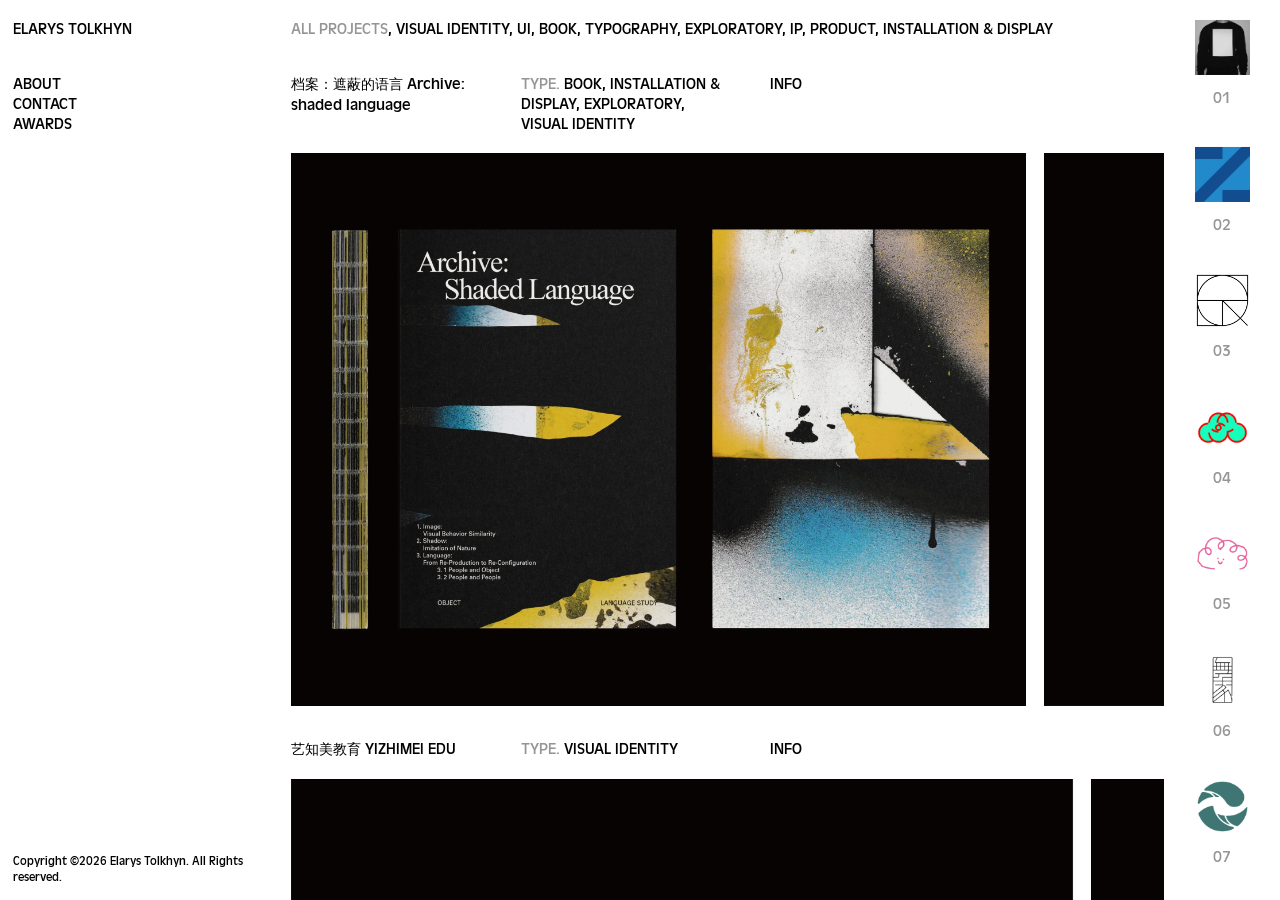
==== commit 6d3d15c3: "Add mobile responsive layout" ====
--- a/index.html
+++ b/index.html
@@ -1,4 +1,4 @@
-<!DOCTYPE html><html lang="en" class="h-full antialiased"><head><meta charSet="utf-8"/><meta name="viewport" content="width=device-width, initial-scale=1"/><link rel="preload" as="image" href="sites/studiodpi-work-708a7940/root-8a5edab2/images/p01-1.webp"/><link rel="preload" as="image" href="sites/studiodpi-work-708a7940/root-8a5edab2/images/p01-2.webp"/><link rel="preload" as="image" href="sites/studiodpi-work-708a7940/root-8a5edab2/images/p01-3.webp"/><link rel="preload" as="image" href="sites/studiodpi-work-708a7940/root-8a5edab2/images/p01-4.webp"/><link rel="preload" as="image" href="sites/studiodpi-work-708a7940/root-8a5edab2/images/p01-5.webp"/><link rel="preload" as="image" href="sites/studiodpi-work-708a7940/root-8a5edab2/images/p01-6.webp"/><link rel="preload" as="image" href="sites/studiodpi-work-708a7940/root-8a5edab2/images/p01-7.webp"/><link rel="preload" as="image" href="sites/studiodpi-work-708a7940/root-8a5edab2/images/p01-8.webp"/><link rel="preload" as="image" href="sites/studiodpi-work-708a7940/root-8a5edab2/images/p01-9.webp"/><link rel="preload" as="image" href="sites/studiodpi-work-708a7940/root-8a5edab2/images/p01-10.webp"/><link rel="stylesheet" href="/_next/static/chunks/2xscw0njd760i.css" data-precedence="next"/><link rel="stylesheet" href="/_next/static/chunks/22r45i7cmhs_4.css" data-precedence="next"/><link rel="preload" as="script" fetchPriority="low" href="/_next/static/chunks/3l04zcqx63h3y.js"/><script src="/_next/static/chunks/41qfcvra0dvw4.js" async=""></script><script src="/_next/static/chunks/27t_qfc-3_lzs.js" async=""></script><script src="/_next/static/chunks/turbopack-204cpt9buc445.js" async=""></script><script src="/_next/static/chunks/3fntmmi971322.js" async=""></script><script src="/_next/static/chunks/2eqh7xk3ij3ka.js" async=""></script><link rel="preload" as="image" href="sites/studiodpi-work-708a7940/root-8a5edab2/images/p01-11.webp"/><link rel="preload" as="image" href="sites/studiodpi-work-708a7940/root-8a5edab2/images/p01-12.webp"/><link rel="preload" as="image" href="sites/studiodpi-work-708a7940/root-8a5edab2/images/p01-13.webp"/><link rel="preload" as="image" href="sites/studiodpi-work-708a7940/root-8a5edab2/images/p01-14.webp"/><link rel="preload" as="image" href="sites/studiodpi-work-708a7940/root-8a5edab2/images/p01-15.webp"/><link rel="preload" as="image" href="sites/studiodpi-work-708a7940/root-8a5edab2/images/p01-16.webp"/><link rel="preload" as="image" href="sites/studiodpi-work-708a7940/root-8a5edab2/images/p01-17.webp"/><link rel="preload" as="image" href="sites/studiodpi-work-708a7940/root-8a5edab2/images/p01-18.webp"/><link rel="preload" as="image" href="sites/studiodpi-work-708a7940/root-8a5edab2/images/p01-19.webp"/><link rel="preload" as="image" href="sites/studiodpi-work-708a7940/root-8a5edab2/images/p02-1.webp"/><link rel="preload" as="image" href="sites/studiodpi-work-708a7940/root-8a5edab2/images/p02-2.webp"/><link rel="preload" as="image" href="sites/studiodpi-work-708a7940/root-8a5edab2/images/p02-3.webp"/><link rel="preload" as="image" href="sites/studiodpi-work-708a7940/root-8a5edab2/images/p02-4.webp"/><link rel="preload" as="image" href="sites/studiodpi-work-708a7940/root-8a5edab2/images/p02-5.webp"/><link rel="preload" as="image" href="sites/studiodpi-work-708a7940/root-8a5edab2/images/p02-6.webp"/><link rel="preload" as="image" href="sites/studiodpi-work-708a7940/root-8a5edab2/images/p02-7.webp"/><link rel="preload" as="image" href="sites/studiodpi-work-708a7940/root-8a5edab2/images/p02-8.webp"/><link rel="preload" as="image" href="sites/studiodpi-work-708a7940/root-8a5edab2/images/p03-1.webp"/><link rel="preload" as="image" href="sites/studiodpi-work-708a7940/root-8a5edab2/images/p03-2.webp"/><link rel="preload" as="image" href="sites/studiodpi-work-708a7940/root-8a5edab2/images/p03-3.webp"/><link rel="preload" as="image" href="sites/studiodpi-work-708a7940/root-8a5edab2/images/p03-4.webp"/><link rel="preload" as="image" href="sites/studiodpi-work-708a7940/root-8a5edab2/images/p04-1.webp"/><link rel="preload" as="image" href="sites/studiodpi-work-708a7940/root-8a5edab2/images/p04-2.webp"/><link rel="preload" as="image" href="sites/studiodpi-work-708a7940/root-8a5edab2/images/p04-3.webp"/><link rel="preload" as="image" href="sites/studiodpi-work-708a7940/root-8a5edab2/images/p04-4.webp"/><link rel="preload" as="image" href="sites/studiodpi-work-708a7940/root-8a5edab2/images/p04-5.webp"/><link rel="preload" as="image" href="sites/studiodpi-work-708a7940/root-8a5edab2/images/p04-6.webp"/><link rel="preload" as="image" href="sites/studiodpi-work-708a7940/root-8a5edab2/images/p05-1.webp"/><link rel="preload" as="image" href="sites/studiodpi-work-708a7940/root-8a5edab2/images/p05-2.webp"/><link rel="preload" as="image" href="sites/studiodpi-work-708a7940/root-8a5edab2/images/p05-3.webp"/><link rel="preload" as="image" href="sites/studiodpi-work-708a7940/root-8a5edab2/images/p05-4.webp"/><link rel="preload" as="image" href="sites/studiodpi-work-708a7940/root-8a5edab2/images/p05-5.webp"/><link rel="preload" as="image" href="sites/studiodpi-work-708a7940/root-8a5edab2/images/p05-6.webp"/><link rel="preload" as="image" href="sites/studiodpi-work-708a7940/root-8a5edab2/images/p05-7.webp"/><link rel="preload" as="image" href="sites/studiodpi-work-708a7940/root-8a5edab2/images/p05-8.webp"/><link rel="preload" as="image" href="sites/studiodpi-work-708a7940/root-8a5edab2/images/p06-1.webp"/><link rel="preload" as="image" href="sites/studiodpi-work-708a7940/root-8a5edab2/images/p06-2.webp"/><link rel="preload" as="image" href="sites/studiodpi-work-708a7940/root-8a5edab2/images/p07-1.webp"/><link rel="preload" as="image" href="sites/studiodpi-work-708a7940/root-8a5edab2/images/p07-2.webp"/><link rel="preload" as="image" href="sites/studiodpi-work-708a7940/root-8a5edab2/images/p07-3.webp"/><link rel="preload" as="image" href="sites/studiodpi-work-708a7940/root-8a5edab2/images/p07-4.webp"/><link rel="preload" as="image" href="sites/studiodpi-work-708a7940/root-8a5edab2/images/p07-5.webp"/><link rel="preload" as="image" href="sites/studiodpi-work-708a7940/root-8a5edab2/images/p07-6.webp"/><link rel="preload" as="image" href="sites/studiodpi-work-708a7940/root-8a5edab2/images/p07-7.webp"/><link rel="preload" as="image" href="sites/studiodpi-work-708a7940/root-8a5edab2/images/p07-8.webp"/><link rel="preload" as="image" href="sites/studiodpi-work-708a7940/root-8a5edab2/images/p07-9.webp"/><link rel="preload" as="image" href="sites/studiodpi-work-708a7940/root-8a5edab2/images/p07-10.webp"/><link rel="preload" as="image" href="sites/studiodpi-work-708a7940/root-8a5edab2/images/p08-1.webp"/><link rel="preload" as="image" href="sites/studiodpi-work-708a7940/root-8a5edab2/images/p08-2.webp"/><link rel="preload" as="image" href="sites/studiodpi-work-708a7940/root-8a5edab2/images/p08-3.webp"/><link rel="preload" as="image" href="sites/studiodpi-work-708a7940/root-8a5edab2/images/p08-4.webp"/><link rel="preload" as="image" href="sites/studiodpi-work-708a7940/root-8a5edab2/images/p08-5.webp"/><link rel="preload" as="image" href="sites/studiodpi-work-708a7940/root-8a5edab2/images/p08-6.webp"/><link rel="preload" as="image" href="sites/studiodpi-work-708a7940/root-8a5edab2/images/p08-7.webp"/><link rel="preload" as="image" href="sites/studiodpi-work-708a7940/root-8a5edab2/images/p08-8.webp"/><link rel="preload" as="image" href="sites/studiodpi-work-708a7940/root-8a5edab2/images/p08-9.webp"/><link rel="preload" as="image" href="sites/studiodpi-work-708a7940/root-8a5edab2/images/p08-10.webp"/><link rel="preload" as="image" href="sites/studiodpi-work-708a7940/root-8a5edab2/images/p09-1.webp"/><link rel="preload" as="image" href="sites/studiodpi-work-708a7940/root-8a5edab2/images/p09-2.webp"/><link rel="preload" as="image" href="sites/studiodpi-work-708a7940/root-8a5edab2/images/p09-3.webp"/><link rel="preload" as="image" href="sites/studiodpi-work-708a7940/root-8a5edab2/images/p09-4.webp"/><link rel="preload" as="image" href="sites/studiodpi-work-708a7940/root-8a5edab2/images/p09-5.webp"/><link rel="preload" as="image" href="sites/studiodpi-work-708a7940/root-8a5edab2/images/p09-6.webp"/><link rel="preload" as="image" href="sites/studiodpi-work-708a7940/root-8a5edab2/images/p09-7.webp"/><link rel="preload" as="image" href="sites/studiodpi-work-708a7940/root-8a5edab2/images/p09-8.webp"/><link rel="preload" as="image" href="sites/studiodpi-work-708a7940/root-8a5edab2/images/p09-9.webp"/><link rel="preload" as="image" href="sites/studiodpi-work-708a7940/root-8a5edab2/images/p09-10.webp"/><link rel="preload" as="image" href="sites/studiodpi-work-708a7940/root-8a5edab2/images/p10-1.webp"/><link rel="preload" as="image" href="sites/studiodpi-work-708a7940/root-8a5edab2/images/p10-2.webp"/><link rel="preload" as="image" href="sites/studiodpi-work-708a7940/root-8a5edab2/images/p10-3.webp"/><link rel="preload" as="image" href="sites/studiodpi-work-708a7940/root-8a5edab2/images/p10-4.webp"/><link rel="preload" as="image" href="sites/studiodpi-work-708a7940/root-8a5edab2/images/p12-1.webp"/><link rel="preload" as="image" href="sites/studiodpi-work-708a7940/root-8a5edab2/images/p12-2.webp"/><link rel="preload" as="image" href="sites/studiodpi-work-708a7940/root-8a5edab2/images/p12-3.webp"/><link rel="preload" as="image" href="sites/studiodpi-work-708a7940/root-8a5edab2/images/p12-4.webp"/><link rel="preload" as="image" href="sites/studiodpi-work-708a7940/root-8a5edab2/images/p12-5.webp"/><link rel="preload" as="image" href="sites/studiodpi-work-708a7940/root-8a5edab2/images/p12-6.webp"/><link rel="preload" as="image" href="sites/studiodpi-work-708a7940/root-8a5edab2/images/p12-7.webp"/><link rel="preload" as="image" href="sites/studiodpi-work-708a7940/root-8a5edab2/images/p13-1.webp"/><link rel="preload" as="image" href="sites/studiodpi-work-708a7940/root-8a5edab2/images/p13-2.webp"/><link rel="preload" as="image" href="sites/studiodpi-work-708a7940/root-8a5edab2/images/p13-3.webp"/><link rel="preload" as="image" href="sites/studiodpi-work-708a7940/root-8a5edab2/images/p13-4.webp"/><link rel="preload" as="image" href="sites/studiodpi-work-708a7940/root-8a5edab2/images/p13-5.webp"/><link rel="preload" as="image" href="sites/studiodpi-work-708a7940/root-8a5edab2/images/p13-6.webp"/><link rel="preload" as="image" href="sites/studiodpi-work-708a7940/root-8a5edab2/images/p13-7.webp"/><link rel="preload" as="image" href="sites/studiodpi-work-708a7940/root-8a5edab2/images/p14-1.webp"/><link rel="preload" as="image" href="sites/studiodpi-work-708a7940/root-8a5edab2/images/p14-2.webp"/><link rel="preload" as="image" href="sites/studiodpi-work-708a7940/root-8a5edab2/images/p15-1.webp"/><link rel="preload" as="image" href="sites/studiodpi-work-708a7940/root-8a5edab2/images/p15-2.webp"/><link rel="preload" as="image" href="sites/studiodpi-work-708a7940/root-8a5edab2/images/p15-3.webp"/><link rel="preload" as="image" href="sites/studiodpi-work-708a7940/root-8a5edab2/images/p15-4.webp"/><link rel="preload" as="image" href="sites/studiodpi-work-708a7940/root-8a5edab2/images/p15-5.webp"/><link rel="preload" as="image" href="sites/studiodpi-work-708a7940/root-8a5edab2/images/p15-6.webp"/><link rel="preload" as="image" href="sites/studiodpi-work-708a7940/root-8a5edab2/images/p15-7.webp"/><link rel="preload" as="image" href="sites/studiodpi-work-708a7940/root-8a5edab2/images/p15-8.webp"/><link rel="preload" as="image" href="sites/studiodpi-work-708a7940/root-8a5edab2/images/p15-9.webp"/><link rel="preload" as="image" href="sites/studiodpi-work-708a7940/root-8a5edab2/images/p15-10.webp"/><link rel="preload" as="image" href="sites/studiodpi-work-708a7940/root-8a5edab2/images/p16-叶莱小动物勾线-9.19_画板 1 副本.webp"/><link rel="preload" as="image" href="sites/studiodpi-work-708a7940/root-8a5edab2/images/p16-叶莱小动物勾线-9.19_画板 1 副本 2.webp"/><link rel="preload" as="image" href="sites/studiodpi-work-708a7940/root-8a5edab2/images/p16-叶莱小动物勾线-9.19_画板 1-01.webp"/><link rel="preload" as="image" href="sites/studiodpi-work-708a7940/root-8a5edab2/images/p16-叶莱小动物勾线-9.19_画板 1-03.webp"/><link rel="preload" as="image" href="sites/studiodpi-work-708a7940/root-8a5edab2/images/p17-1.webp"/><link rel="preload" as="image" href="sites/studiodpi-work-708a7940/root-8a5edab2/images/p17-2.webp"/><link rel="preload" as="image" href="sites/studiodpi-work-708a7940/root-8a5edab2/images/p17-3.webp"/><link rel="preload" as="image" href="sites/studiodpi-work-708a7940/root-8a5edab2/images/p17-4.webp"/><link rel="preload" as="image" href="sites/studiodpi-work-708a7940/root-8a5edab2/images/p17-5.webp"/><link rel="preload" as="image" href="sites/studiodpi-work-708a7940/root-8a5edab2/images/p17-6.webp"/><link rel="preload" as="image" href="sites/studiodpi-work-708a7940/root-8a5edab2/images/p17-7.webp"/><link rel="preload" as="image" href="sites/studiodpi-work-708a7940/root-8a5edab2/images/p17-8.webp"/><link rel="preload" as="image" href="sites/studiodpi-work-708a7940/root-8a5edab2/images/p17-9.webp"/><link rel="preload" as="image" href="sites/studiodpi-work-708a7940/root-8a5edab2/images/p17-10.webp"/><link rel="preload" as="image" href="sites/studiodpi-work-708a7940/root-8a5edab2/images/p17-11.webp"/><link rel="preload" as="image" href="sites/studiodpi-work-708a7940/root-8a5edab2/images/p17-12.webp"/><link rel="preload" as="image" href="sites/studiodpi-work-708a7940/root-8a5edab2/images/p17-13.webp"/><link rel="preload" as="image" href="sites/studiodpi-work-708a7940/root-8a5edab2/images/p17-14.webp"/><link rel="preload" as="image" href="sites/studiodpi-work-708a7940/root-8a5edab2/images/p17-15.webp"/><link rel="preload" as="image" href="sites/studiodpi-work-708a7940/root-8a5edab2/images/p17-16.webp"/><link rel="preload" as="image" href="sites/studiodpi-work-708a7940/root-8a5edab2/images/p17-17.webp"/><link rel="preload" as="image" href="sites/studiodpi-work-708a7940/root-8a5edab2/images/p17-18.webp"/><link rel="preload" as="image" href="sites/studiodpi-work-708a7940/root-8a5edab2/images/p17-19.webp"/><link rel="preload" as="image" href="sites/studiodpi-work-708a7940/root-8a5edab2/images/p17-20.webp"/><link rel="preload" as="image" href="sites/studiodpi-work-708a7940/root-8a5edab2/images/p17-21.webp"/><link rel="preload" as="image" href="sites/studiodpi-work-708a7940/root-8a5edab2/images/p17-22.webp"/><link rel="preload" as="image" href="sites/studiodpi-work-708a7940/root-8a5edab2/images/p17-23.webp"/><link rel="preload" as="image" href="sites/studiodpi-work-708a7940/root-8a5edab2/images/p17-24.webp"/><link rel="preload" as="image" href="sites/studiodpi-work-708a7940/root-8a5edab2/images/p17-25.webp"/><link rel="preload" as="image" href="sites/studiodpi-work-708a7940/root-8a5edab2/images/p17-26.webp"/><link rel="preload" as="image" href="sites/studiodpi-work-708a7940/root-8a5edab2/images/p18-1.webp"/><link rel="preload" as="image" href="sites/studiodpi-work-708a7940/root-8a5edab2/images/p18-2.webp"/><link rel="preload" as="image" href="sites/studiodpi-work-708a7940/root-8a5edab2/images/p18-3.webp"/><link rel="preload" as="image" href="sites/studiodpi-work-708a7940/root-8a5edab2/images/p18-4.webp"/><link rel="preload" as="image" href="sites/studiodpi-work-708a7940/root-8a5edab2/images/p18-5.webp"/><link rel="preload" as="image" href="sites/studiodpi-work-708a7940/root-8a5edab2/images/p18-6.webp"/><link rel="preload" as="image" href="sites/studiodpi-work-708a7940/root-8a5edab2/images/p18-7.webp"/><link rel="preload" as="image" href="sites/studiodpi-work-708a7940/root-8a5edab2/images/p18-8.webp"/><link rel="preload" as="image" href="sites/studiodpi-work-708a7940/root-8a5edab2/images/p18-9.webp"/><link rel="preload" as="image" href="sites/studiodpi-work-708a7940/root-8a5edab2/images/p18-10.webp"/><link rel="preload" as="image" href="sites/studiodpi-work-708a7940/root-8a5edab2/images/p18-11.webp"/><link rel="preload" as="image" href="sites/studiodpi-work-708a7940/root-8a5edab2/images/p19-1.webp"/><link rel="preload" as="image" href="sites/studiodpi-work-708a7940/root-8a5edab2/images/p19-2.webp"/><link rel="preload" as="image" href="sites/studiodpi-work-708a7940/root-8a5edab2/images/p19-3.webp"/><link rel="preload" as="image" href="sites/studiodpi-work-708a7940/root-8a5edab2/images/p19-4.webp"/><link rel="preload" as="image" href="sites/studiodpi-work-708a7940/root-8a5edab2/images/p19-5.webp"/><link rel="preload" as="image" href="sites/studiodpi-work-708a7940/root-8a5edab2/images/p19-6.webp"/><link rel="preload" as="image" href="sites/studiodpi-work-708a7940/root-8a5edab2/images/p19-7.webp"/><link rel="preload" as="image" href="sites/studiodpi-work-708a7940/root-8a5edab2/images/p19-8.webp"/><link rel="preload" as="image" href="sites/studiodpi-work-708a7940/root-8a5edab2/images/p19-9.webp"/><link rel="preload" as="image" href="sites/studiodpi-work-708a7940/root-8a5edab2/images/p19-10.webp"/><link rel="preload" as="image" href="sites/studiodpi-work-708a7940/root-8a5edab2/images/p19-11.webp"/><link rel="preload" as="image" href="sites/studiodpi-work-708a7940/root-8a5edab2/images/p19-12.webp"/><link rel="preload" as="image" href="sites/studiodpi-work-708a7940/root-8a5edab2/images/p19-13.webp"/><link rel="preload" as="image" href="sites/studiodpi-work-708a7940/root-8a5edab2/images/p20-1.webp"/><link rel="preload" as="image" href="sites/studiodpi-work-708a7940/root-8a5edab2/images/p20-2.webp"/><link rel="preload" as="image" href="sites/studiodpi-work-708a7940/root-8a5edab2/images/p20-3.webp"/><link rel="preload" as="image" href="sites/studiodpi-work-708a7940/root-8a5edab2/images/p20-4.webp"/><link rel="preload" as="image" href="sites/studiodpi-work-708a7940/root-8a5edab2/images/p20-5.webp"/><link rel="preload" as="image" href="sites/studiodpi-work-708a7940/root-8a5edab2/images/p20-6.webp"/><link rel="preload" as="image" href="sites/studiodpi-work-708a7940/root-8a5edab2/images/p20-7.webp"/><link rel="preload" as="image" href="sites/studiodpi-work-708a7940/root-8a5edab2/images/p20-8.webp"/><link rel="preload" as="image" href="sites/studiodpi-work-708a7940/root-8a5edab2/images/p20-9.webp"/><link rel="preload" as="image" href="sites/studiodpi-work-708a7940/root-8a5edab2/images/p20-10.webp"/><link rel="preload" as="image" href="sites/studiodpi-work-708a7940/root-8a5edab2/images/p20-11.webp"/><link rel="preload" as="image" href="sites/studiodpi-work-708a7940/root-8a5edab2/images/p20-12.webp"/><link rel="preload" as="image" href="sites/studiodpi-work-708a7940/root-8a5edab2/images/p21-2.webp"/><link rel="preload" as="image" href="sites/studiodpi-work-708a7940/root-8a5edab2/images/p21-3.webp"/><link rel="preload" as="image" href="sites/studiodpi-work-708a7940/root-8a5edab2/images/p21-4.webp"/><link rel="preload" as="image" href="sites/studiodpi-work-708a7940/root-8a5edab2/images/p21-5.webp"/><link rel="preload" as="image" href="sites/studiodpi-work-708a7940/root-8a5edab2/images/p21-6.webp"/><link rel="preload" as="image" href="sites/studiodpi-work-708a7940/root-8a5edab2/images/p21-7.webp"/><link rel="preload" as="image" href="sites/studiodpi-work-708a7940/root-8a5edab2/images/p21-8.webp"/><link rel="preload" as="image" href="sites/studiodpi-work-708a7940/root-8a5edab2/images/p21-9.webp"/><link rel="preload" as="image" href="sites/studiodpi-work-708a7940/root-8a5edab2/images/p21-10.webp"/><link rel="preload" as="image" href="sites/studiodpi-work-708a7940/root-8a5edab2/images/p21-11.webp"/><link rel="preload" as="image" href="sites/studiodpi-work-708a7940/root-8a5edab2/images/p21-12.webp"/><link rel="preload" as="image" href="sites/studiodpi-work-708a7940/root-8a5edab2/images/p21-13.webp"/><link rel="preload" as="image" href="sites/studiodpi-work-708a7940/root-8a5edab2/images/p21-14.webp"/><link rel="preload" as="image" href="sites/studiodpi-work-708a7940/root-8a5edab2/images/p22-1.webp"/><link rel="preload" as="image" href="sites/studiodpi-work-708a7940/root-8a5edab2/images/p22-2.webp"/><link rel="preload" as="image" href="sites/studiodpi-work-708a7940/root-8a5edab2/images/p22-3.webp"/><link rel="preload" as="image" href="sites/studiodpi-work-708a7940/root-8a5edab2/images/p22-4.webp"/><link rel="preload" as="image" href="sites/studiodpi-work-708a7940/root-8a5edab2/images/p22-5.webp"/><link rel="preload" as="image" href="sites/studiodpi-work-708a7940/root-8a5edab2/images/p22-6.webp"/><link rel="preload" as="image" href="sites/studiodpi-work-708a7940/root-8a5edab2/images/p22-7.webp"/><link rel="preload" as="image" href="sites/studiodpi-work-708a7940/root-8a5edab2/images/p22-8.webp"/><link rel="preload" as="image" href="sites/studiodpi-work-708a7940/root-8a5edab2/images/p22-9.webp"/><link rel="preload" as="image" href="sites/studiodpi-work-708a7940/root-8a5edab2/images/p22-10.webp"/><link rel="preload" as="image" href="sites/studiodpi-work-708a7940/root-8a5edab2/images/p22-11.webp"/><link rel="preload" as="image" href="sites/studiodpi-work-708a7940/root-8a5edab2/images/p22-12.webp"/><link rel="preload" as="image" href="sites/studiodpi-work-708a7940/root-8a5edab2/images/p22-13.webp"/><link rel="preload" as="image" href="sites/studiodpi-work-708a7940/root-8a5edab2/images/p22-14.webp"/><link rel="preload" as="image" href="sites/studiodpi-work-708a7940/root-8a5edab2/images/p22-15.webp"/><link rel="preload" as="image" href="sites/studiodpi-work-708a7940/root-8a5edab2/images/p22-16.webp"/><link rel="preload" as="image" href="sites/studiodpi-work-708a7940/root-8a5edab2/images/p22-17.webp"/><link rel="preload" as="image" href="sites/studiodpi-work-708a7940/root-8a5edab2/images/p22-18.webp"/><link rel="preload" as="image" href="sites/studiodpi-work-708a7940/root-8a5edab2/images/p22-19.webp"/><link rel="preload" as="image" href="sites/studiodpi-work-708a7940/root-8a5edab2/images/p22-20.webp"/><link rel="preload" as="image" href="sites/studiodpi-work-708a7940/root-8a5edab2/images/p22-21.webp"/><link rel="preload" as="image" href="sites/studiodpi-work-708a7940/root-8a5edab2/images/p22-22.webp"/><link rel="preload" as="image" href="sites/studiodpi-work-708a7940/root-8a5edab2/images/p22-23.webp"/><link rel="preload" as="image" href="sites/studiodpi-work-708a7940/root-8a5edab2/images/p22-24.webp"/><link rel="preload" as="image" href="sites/studiodpi-work-708a7940/root-8a5edab2/images/p23-1.webp"/><link rel="preload" as="image" href="sites/studiodpi-work-708a7940/root-8a5edab2/images/p23-2.webp"/><link rel="preload" as="image" href="sites/studiodpi-work-708a7940/root-8a5edab2/images/p23-3.webp"/><link rel="preload" as="image" href="sites/studiodpi-work-708a7940/root-8a5edab2/images/p23-4.webp"/><link rel="preload" as="image" href="sites/studiodpi-work-708a7940/root-8a5edab2/images/p23-5.webp"/><link rel="preload" as="image" href="sites/studiodpi-work-708a7940/root-8a5edab2/images/p23-6.webp"/><link rel="preload" as="image" href="sites/studiodpi-work-708a7940/root-8a5edab2/images/p23-7.webp"/><link rel="preload" as="image" href="sites/studiodpi-work-708a7940/root-8a5edab2/images/p23-8.webp"/><link rel="preload" as="image" href="sites/studiodpi-work-708a7940/root-8a5edab2/images/p23-9.webp"/><link rel="preload" as="image" href="sites/studiodpi-work-708a7940/root-8a5edab2/images/p23-10.webp"/><link rel="preload" as="image" href="sites/studiodpi-work-708a7940/root-8a5edab2/images/p23-11.webp"/><link rel="preload" as="image" href="sites/studiodpi-work-708a7940/root-8a5edab2/images/p23-12.webp"/><link rel="preload" as="image" href="sites/studiodpi-work-708a7940/root-8a5edab2/images/p24-1.webp"/><link rel="preload" as="image" href="sites/studiodpi-work-708a7940/root-8a5edab2/images/p24-2.webp"/><link rel="preload" as="image" href="sites/studiodpi-work-708a7940/root-8a5edab2/images/p24-3.webp"/><link rel="preload" as="image" href="sites/studiodpi-work-708a7940/root-8a5edab2/images/p24-4.webp"/><link rel="preload" as="image" href="sites/studiodpi-work-708a7940/root-8a5edab2/images/p24-5.webp"/><link rel="preload" as="image" href="sites/studiodpi-work-708a7940/root-8a5edab2/images/p24-6.webp"/><link rel="preload" as="image" href="sites/studiodpi-work-708a7940/root-8a5edab2/images/p24-7.webp"/><link rel="preload" as="image" href="sites/studiodpi-work-708a7940/root-8a5edab2/images/p24-8.webp"/><link rel="preload" as="image" href="sites/studiodpi-work-708a7940/root-8a5edab2/images/p25-1.webp"/><link rel="preload" as="image" href="sites/studiodpi-work-708a7940/root-8a5edab2/images/p25-2.webp"/><link rel="preload" as="image" href="sites/studiodpi-work-708a7940/root-8a5edab2/images/p25-3.webp"/><link rel="preload" as="image" href="sites/studiodpi-work-708a7940/root-8a5edab2/images/p25-4.webp"/><link rel="preload" as="image" href="sites/studiodpi-work-708a7940/root-8a5edab2/images/p25-5.webp"/><link rel="preload" as="image" href="sites/studiodpi-work-708a7940/root-8a5edab2/images/p25-6.webp"/><link rel="preload" as="image" href="sites/studiodpi-work-708a7940/root-8a5edab2/images/p25-7.webp"/><link rel="preload" as="image" href="sites/studiodpi-work-708a7940/root-8a5edab2/images/p25-8.webp"/><link rel="preload" as="image" href="sites/studiodpi-work-708a7940/root-8a5edab2/images/p25-9.webp"/><link rel="preload" as="image" href="sites/studiodpi-work-708a7940/root-8a5edab2/images/p25-10.webp"/><link rel="preload" as="image" href="sites/studiodpi-work-708a7940/root-8a5edab2/images/p26-1.webp"/><link rel="preload" as="image" href="sites/studiodpi-work-708a7940/root-8a5edab2/images/p27-1.webp"/><link rel="preload" as="image" href="sites/studiodpi-work-708a7940/root-8a5edab2/images/p27-2.webp"/><link rel="preload" as="image" href="sites/studiodpi-work-708a7940/root-8a5edab2/images/p27-3.webp"/><link rel="preload" as="image" href="sites/studiodpi-work-708a7940/root-8a5edab2/images/p28-1.webp"/><link rel="preload" as="image" href="sites/studiodpi-work-708a7940/root-8a5edab2/images/p28-2.webp"/><link rel="preload" as="image" href="sites/studiodpi-work-708a7940/root-8a5edab2/images/p28-3.webp"/><link rel="preload" as="image" href="sites/studiodpi-work-708a7940/root-8a5edab2/images/p01-cover.webp"/><link rel="preload" as="image" href="sites/studiodpi-work-708a7940/root-8a5edab2/images/p02-cover.webp"/><link rel="preload" as="image" href="sites/studiodpi-work-708a7940/root-8a5edab2/images/p03-cover.webp"/><link rel="preload" as="image" href="sites/studiodpi-work-708a7940/root-8a5edab2/images/p04-cover.webp"/><link rel="preload" as="image" href="sites/studiodpi-work-708a7940/root-8a5edab2/images/p05-cover.webp"/><link rel="preload" as="image" href="sites/studiodpi-work-708a7940/root-8a5edab2/images/p06-cover.webp"/><link rel="preload" as="image" href="sites/studiodpi-work-708a7940/root-8a5edab2/images/p07-cover.webp"/><link rel="preload" as="image" href="sites/studiodpi-work-708a7940/root-8a5edab2/images/p08-cover.webp"/><link rel="preload" as="image" href="sites/studiodpi-work-708a7940/root-8a5edab2/images/p09-cover.webp"/><link rel="preload" as="image" href="sites/studiodpi-work-708a7940/root-8a5edab2/images/p10-cover.webp"/><link rel="preload" as="image" href="sites/studiodpi-work-708a7940/root-8a5edab2/images/p12-cover.webp"/><link rel="preload" as="image" href="sites/studiodpi-work-708a7940/root-8a5edab2/images/p13-cover.webp"/><link rel="preload" as="image" href="sites/studiodpi-work-708a7940/root-8a5edab2/images/p14-cover.webp"/><link rel="preload" as="image" href="sites/studiodpi-work-708a7940/root-8a5edab2/images/p15-cover.webp"/><link rel="preload" as="image" href="sites/studiodpi-work-708a7940/root-8a5edab2/images/p16-cover.webp"/><link rel="preload" as="image" href="sites/studiodpi-work-708a7940/root-8a5edab2/images/p17-cover.webp"/><link rel="preload" as="image" href="sites/studiodpi-work-708a7940/root-8a5edab2/images/p18-cover.webp"/><link rel="preload" as="image" href="sites/studiodpi-work-708a7940/root-8a5edab2/images/p19-cover.webp"/><link rel="preload" as="image" href="sites/studiodpi-work-708a7940/root-8a5edab2/images/p20-cover.webp"/><link rel="preload" as="image" href="sites/studiodpi-work-708a7940/root-8a5edab2/images/p21-cover.webp"/><link rel="preload" as="image" href="sites/studiodpi-work-708a7940/root-8a5edab2/images/p22-cover.webp"/><link rel="preload" as="image" href="sites/studiodpi-work-708a7940/root-8a5edab2/images/p23-cover.webp"/><link rel="preload" as="image" href="sites/studiodpi-work-708a7940/root-8a5edab2/images/p24-cover.webp"/><link rel="preload" as="image" href="sites/studiodpi-work-708a7940/root-8a5edab2/images/p25-cover.webp"/><link rel="preload" as="image" href="sites/studiodpi-work-708a7940/root-8a5edab2/images/p26-cover.webp"/><link rel="preload" as="image" href="sites/studiodpi-work-708a7940/root-8a5edab2/images/p27-cover.webp"/><link rel="preload" as="image" href="sites/studiodpi-work-708a7940/root-8a5edab2/images/p28-cover.webp"/><title>Elarys Tolkhyn</title><meta name="description" content="Elarys Tolkhyn — cross-media designer: UI/UX, book design, branding, and motion design."/><link rel="icon" href="/favicon.ico?favicon.2qs7753_qty8h.ico" sizes="32x32" type="image/x-icon"/><link rel="icon" href="/icon.png?icon.0sun3_hsuij4o.png" sizes="256x256" type="image/png"/><script src="/_next/static/chunks/0cz1d0mv5g_q7.js" noModule=""></script></head><body class="h-full overflow-hidden"><div hidden=""><!--$--><!--/$--></div><style>
+<!DOCTYPE html><html lang="en" class="h-full antialiased"><head><meta charSet="utf-8"/><meta name="viewport" content="width=device-width, initial-scale=1"/><link rel="preload" as="image" href="sites/studiodpi-work-708a7940/root-8a5edab2/images/p01-1.webp"/><link rel="preload" as="image" href="sites/studiodpi-work-708a7940/root-8a5edab2/images/p01-2.webp"/><link rel="preload" as="image" href="sites/studiodpi-work-708a7940/root-8a5edab2/images/p01-3.webp"/><link rel="preload" as="image" href="sites/studiodpi-work-708a7940/root-8a5edab2/images/p01-4.webp"/><link rel="preload" as="image" href="sites/studiodpi-work-708a7940/root-8a5edab2/images/p01-5.webp"/><link rel="preload" as="image" href="sites/studiodpi-work-708a7940/root-8a5edab2/images/p01-6.webp"/><link rel="preload" as="image" href="sites/studiodpi-work-708a7940/root-8a5edab2/images/p01-7.webp"/><link rel="preload" as="image" href="sites/studiodpi-work-708a7940/root-8a5edab2/images/p01-8.webp"/><link rel="preload" as="image" href="sites/studiodpi-work-708a7940/root-8a5edab2/images/p01-9.webp"/><link rel="preload" as="image" href="sites/studiodpi-work-708a7940/root-8a5edab2/images/p01-10.webp"/><link rel="stylesheet" href="/_next/static/chunks/12w0s60du2hyn.css" data-precedence="next"/><link rel="stylesheet" href="/_next/static/chunks/22r45i7cmhs_4.css" data-precedence="next"/><link rel="preload" as="script" fetchPriority="low" href="/_next/static/chunks/3l04zcqx63h3y.js"/><script src="/_next/static/chunks/41qfcvra0dvw4.js" async=""></script><script src="/_next/static/chunks/27t_qfc-3_lzs.js" async=""></script><script src="/_next/static/chunks/turbopack-204cpt9buc445.js" async=""></script><script src="/_next/static/chunks/3fntmmi971322.js" async=""></script><script src="/_next/static/chunks/0f2luppnz2eaj.js" async=""></script><link rel="preload" as="image" href="sites/studiodpi-work-708a7940/root-8a5edab2/images/p01-11.webp"/><link rel="preload" as="image" href="sites/studiodpi-work-708a7940/root-8a5edab2/images/p01-12.webp"/><link rel="preload" as="image" href="sites/studiodpi-work-708a7940/root-8a5edab2/images/p01-13.webp"/><link rel="preload" as="image" href="sites/studiodpi-work-708a7940/root-8a5edab2/images/p01-14.webp"/><link rel="preload" as="image" href="sites/studiodpi-work-708a7940/root-8a5edab2/images/p01-15.webp"/><link rel="preload" as="image" href="sites/studiodpi-work-708a7940/root-8a5edab2/images/p01-16.webp"/><link rel="preload" as="image" href="sites/studiodpi-work-708a7940/root-8a5edab2/images/p01-17.webp"/><link rel="preload" as="image" href="sites/studiodpi-work-708a7940/root-8a5edab2/images/p01-18.webp"/><link rel="preload" as="image" href="sites/studiodpi-work-708a7940/root-8a5edab2/images/p01-19.webp"/><link rel="preload" as="image" href="sites/studiodpi-work-708a7940/root-8a5edab2/images/p02-1.webp"/><link rel="preload" as="image" href="sites/studiodpi-work-708a7940/root-8a5edab2/images/p02-2.webp"/><link rel="preload" as="image" href="sites/studiodpi-work-708a7940/root-8a5edab2/images/p02-3.webp"/><link rel="preload" as="image" href="sites/studiodpi-work-708a7940/root-8a5edab2/images/p02-4.webp"/><link rel="preload" as="image" href="sites/studiodpi-work-708a7940/root-8a5edab2/images/p02-5.webp"/><link rel="preload" as="image" href="sites/studiodpi-work-708a7940/root-8a5edab2/images/p02-6.webp"/><link rel="preload" as="image" href="sites/studiodpi-work-708a7940/root-8a5edab2/images/p02-7.webp"/><link rel="preload" as="image" href="sites/studiodpi-work-708a7940/root-8a5edab2/images/p02-8.webp"/><link rel="preload" as="image" href="sites/studiodpi-work-708a7940/root-8a5edab2/images/p03-1.webp"/><link rel="preload" as="image" href="sites/studiodpi-work-708a7940/root-8a5edab2/images/p03-2.webp"/><link rel="preload" as="image" href="sites/studiodpi-work-708a7940/root-8a5edab2/images/p03-3.webp"/><link rel="preload" as="image" href="sites/studiodpi-work-708a7940/root-8a5edab2/images/p03-4.webp"/><link rel="preload" as="image" href="sites/studiodpi-work-708a7940/root-8a5edab2/images/p04-1.webp"/><link rel="preload" as="image" href="sites/studiodpi-work-708a7940/root-8a5edab2/images/p04-2.webp"/><link rel="preload" as="image" href="sites/studiodpi-work-708a7940/root-8a5edab2/images/p04-3.webp"/><link rel="preload" as="image" href="sites/studiodpi-work-708a7940/root-8a5edab2/images/p04-4.webp"/><link rel="preload" as="image" href="sites/studiodpi-work-708a7940/root-8a5edab2/images/p04-5.webp"/><link rel="preload" as="image" href="sites/studiodpi-work-708a7940/root-8a5edab2/images/p04-6.webp"/><link rel="preload" as="image" href="sites/studiodpi-work-708a7940/root-8a5edab2/images/p05-1.webp"/><link rel="preload" as="image" href="sites/studiodpi-work-708a7940/root-8a5edab2/images/p05-2.webp"/><link rel="preload" as="image" href="sites/studiodpi-work-708a7940/root-8a5edab2/images/p05-3.webp"/><link rel="preload" as="image" href="sites/studiodpi-work-708a7940/root-8a5edab2/images/p05-4.webp"/><link rel="preload" as="image" href="sites/studiodpi-work-708a7940/root-8a5edab2/images/p05-5.webp"/><link rel="preload" as="image" href="sites/studiodpi-work-708a7940/root-8a5edab2/images/p05-6.webp"/><link rel="preload" as="image" href="sites/studiodpi-work-708a7940/root-8a5edab2/images/p05-7.webp"/><link rel="preload" as="image" href="sites/studiodpi-work-708a7940/root-8a5edab2/images/p05-8.webp"/><link rel="preload" as="image" href="sites/studiodpi-work-708a7940/root-8a5edab2/images/p06-1.webp"/><link rel="preload" as="image" href="sites/studiodpi-work-708a7940/root-8a5edab2/images/p06-2.webp"/><link rel="preload" as="image" href="sites/studiodpi-work-708a7940/root-8a5edab2/images/p07-1.webp"/><link rel="preload" as="image" href="sites/studiodpi-work-708a7940/root-8a5edab2/images/p07-2.webp"/><link rel="preload" as="image" href="sites/studiodpi-work-708a7940/root-8a5edab2/images/p07-3.webp"/><link rel="preload" as="image" href="sites/studiodpi-work-708a7940/root-8a5edab2/images/p07-4.webp"/><link rel="preload" as="image" href="sites/studiodpi-work-708a7940/root-8a5edab2/images/p07-5.webp"/><link rel="preload" as="image" href="sites/studiodpi-work-708a7940/root-8a5edab2/images/p07-6.webp"/><link rel="preload" as="image" href="sites/studiodpi-work-708a7940/root-8a5edab2/images/p07-7.webp"/><link rel="preload" as="image" href="sites/studiodpi-work-708a7940/root-8a5edab2/images/p07-8.webp"/><link rel="preload" as="image" href="sites/studiodpi-work-708a7940/root-8a5edab2/images/p07-9.webp"/><link rel="preload" as="image" href="sites/studiodpi-work-708a7940/root-8a5edab2/images/p07-10.webp"/><link rel="preload" as="image" href="sites/studiodpi-work-708a7940/root-8a5edab2/images/p08-1.webp"/><link rel="preload" as="image" href="sites/studiodpi-work-708a7940/root-8a5edab2/images/p08-2.webp"/><link rel="preload" as="image" href="sites/studiodpi-work-708a7940/root-8a5edab2/images/p08-3.webp"/><link rel="preload" as="image" href="sites/studiodpi-work-708a7940/root-8a5edab2/images/p08-4.webp"/><link rel="preload" as="image" href="sites/studiodpi-work-708a7940/root-8a5edab2/images/p08-5.webp"/><link rel="preload" as="image" href="sites/studiodpi-work-708a7940/root-8a5edab2/images/p08-6.webp"/><link rel="preload" as="image" href="sites/studiodpi-work-708a7940/root-8a5edab2/images/p08-7.webp"/><link rel="preload" as="image" href="sites/studiodpi-work-708a7940/root-8a5edab2/images/p08-8.webp"/><link rel="preload" as="image" href="sites/studiodpi-work-708a7940/root-8a5edab2/images/p08-9.webp"/><link rel="preload" as="image" href="sites/studiodpi-work-708a7940/root-8a5edab2/images/p08-10.webp"/><link rel="preload" as="image" href="sites/studiodpi-work-708a7940/root-8a5edab2/images/p09-1.webp"/><link rel="preload" as="image" href="sites/studiodpi-work-708a7940/root-8a5edab2/images/p09-2.webp"/><link rel="preload" as="image" href="sites/studiodpi-work-708a7940/root-8a5edab2/images/p09-3.webp"/><link rel="preload" as="image" href="sites/studiodpi-work-708a7940/root-8a5edab2/images/p09-4.webp"/><link rel="preload" as="image" href="sites/studiodpi-work-708a7940/root-8a5edab2/images/p09-5.webp"/><link rel="preload" as="image" href="sites/studiodpi-work-708a7940/root-8a5edab2/images/p09-6.webp"/><link rel="preload" as="image" href="sites/studiodpi-work-708a7940/root-8a5edab2/images/p09-7.webp"/><link rel="preload" as="image" href="sites/studiodpi-work-708a7940/root-8a5edab2/images/p09-8.webp"/><link rel="preload" as="image" href="sites/studiodpi-work-708a7940/root-8a5edab2/images/p09-9.webp"/><link rel="preload" as="image" href="sites/studiodpi-work-708a7940/root-8a5edab2/images/p09-10.webp"/><link rel="preload" as="image" href="sites/studiodpi-work-708a7940/root-8a5edab2/images/p10-1.webp"/><link rel="preload" as="image" href="sites/studiodpi-work-708a7940/root-8a5edab2/images/p10-2.webp"/><link rel="preload" as="image" href="sites/studiodpi-work-708a7940/root-8a5edab2/images/p10-3.webp"/><link rel="preload" as="image" href="sites/studiodpi-work-708a7940/root-8a5edab2/images/p10-4.webp"/><link rel="preload" as="image" href="sites/studiodpi-work-708a7940/root-8a5edab2/images/p12-1.webp"/><link rel="preload" as="image" href="sites/studiodpi-work-708a7940/root-8a5edab2/images/p12-2.webp"/><link rel="preload" as="image" href="sites/studiodpi-work-708a7940/root-8a5edab2/images/p12-3.webp"/><link rel="preload" as="image" href="sites/studiodpi-work-708a7940/root-8a5edab2/images/p12-4.webp"/><link rel="preload" as="image" href="sites/studiodpi-work-708a7940/root-8a5edab2/images/p12-5.webp"/><link rel="preload" as="image" href="sites/studiodpi-work-708a7940/root-8a5edab2/images/p12-6.webp"/><link rel="preload" as="image" href="sites/studiodpi-work-708a7940/root-8a5edab2/images/p12-7.webp"/><link rel="preload" as="image" href="sites/studiodpi-work-708a7940/root-8a5edab2/images/p13-1.webp"/><link rel="preload" as="image" href="sites/studiodpi-work-708a7940/root-8a5edab2/images/p13-2.webp"/><link rel="preload" as="image" href="sites/studiodpi-work-708a7940/root-8a5edab2/images/p13-3.webp"/><link rel="preload" as="image" href="sites/studiodpi-work-708a7940/root-8a5edab2/images/p13-4.webp"/><link rel="preload" as="image" href="sites/studiodpi-work-708a7940/root-8a5edab2/images/p13-5.webp"/><link rel="preload" as="image" href="sites/studiodpi-work-708a7940/root-8a5edab2/images/p13-6.webp"/><link rel="preload" as="image" href="sites/studiodpi-work-708a7940/root-8a5edab2/images/p13-7.webp"/><link rel="preload" as="image" href="sites/studiodpi-work-708a7940/root-8a5edab2/images/p14-1.webp"/><link rel="preload" as="image" href="sites/studiodpi-work-708a7940/root-8a5edab2/images/p14-2.webp"/><link rel="preload" as="image" href="sites/studiodpi-work-708a7940/root-8a5edab2/images/p15-1.webp"/><link rel="preload" as="image" href="sites/studiodpi-work-708a7940/root-8a5edab2/images/p15-2.webp"/><link rel="preload" as="image" href="sites/studiodpi-work-708a7940/root-8a5edab2/images/p15-3.webp"/><link rel="preload" as="image" href="sites/studiodpi-work-708a7940/root-8a5edab2/images/p15-4.webp"/><link rel="preload" as="image" href="sites/studiodpi-work-708a7940/root-8a5edab2/images/p15-5.webp"/><link rel="preload" as="image" href="sites/studiodpi-work-708a7940/root-8a5edab2/images/p15-6.webp"/><link rel="preload" as="image" href="sites/studiodpi-work-708a7940/root-8a5edab2/images/p15-7.webp"/><link rel="preload" as="image" href="sites/studiodpi-work-708a7940/root-8a5edab2/images/p15-8.webp"/><link rel="preload" as="image" href="sites/studiodpi-work-708a7940/root-8a5edab2/images/p15-9.webp"/><link rel="preload" as="image" href="sites/studiodpi-work-708a7940/root-8a5edab2/images/p15-10.webp"/><link rel="preload" as="image" href="sites/studiodpi-work-708a7940/root-8a5edab2/images/p16-叶莱小动物勾线-9.19_画板 1 副本.webp"/><link rel="preload" as="image" href="sites/studiodpi-work-708a7940/root-8a5edab2/images/p16-叶莱小动物勾线-9.19_画板 1 副本 2.webp"/><link rel="preload" as="image" href="sites/studiodpi-work-708a7940/root-8a5edab2/images/p16-叶莱小动物勾线-9.19_画板 1-01.webp"/><link rel="preload" as="image" href="sites/studiodpi-work-708a7940/root-8a5edab2/images/p16-叶莱小动物勾线-9.19_画板 1-03.webp"/><link rel="preload" as="image" href="sites/studiodpi-work-708a7940/root-8a5edab2/images/p17-1.webp"/><link rel="preload" as="image" href="sites/studiodpi-work-708a7940/root-8a5edab2/images/p17-2.webp"/><link rel="preload" as="image" href="sites/studiodpi-work-708a7940/root-8a5edab2/images/p17-3.webp"/><link rel="preload" as="image" href="sites/studiodpi-work-708a7940/root-8a5edab2/images/p17-4.webp"/><link rel="preload" as="image" href="sites/studiodpi-work-708a7940/root-8a5edab2/images/p17-5.webp"/><link rel="preload" as="image" href="sites/studiodpi-work-708a7940/root-8a5edab2/images/p17-6.webp"/><link rel="preload" as="image" href="sites/studiodpi-work-708a7940/root-8a5edab2/images/p17-7.webp"/><link rel="preload" as="image" href="sites/studiodpi-work-708a7940/root-8a5edab2/images/p17-8.webp"/><link rel="preload" as="image" href="sites/studiodpi-work-708a7940/root-8a5edab2/images/p17-9.webp"/><link rel="preload" as="image" href="sites/studiodpi-work-708a7940/root-8a5edab2/images/p17-10.webp"/><link rel="preload" as="image" href="sites/studiodpi-work-708a7940/root-8a5edab2/images/p17-11.webp"/><link rel="preload" as="image" href="sites/studiodpi-work-708a7940/root-8a5edab2/images/p17-12.webp"/><link rel="preload" as="image" href="sites/studiodpi-work-708a7940/root-8a5edab2/images/p17-13.webp"/><link rel="preload" as="image" href="sites/studiodpi-work-708a7940/root-8a5edab2/images/p17-14.webp"/><link rel="preload" as="image" href="sites/studiodpi-work-708a7940/root-8a5edab2/images/p17-15.webp"/><link rel="preload" as="image" href="sites/studiodpi-work-708a7940/root-8a5edab2/images/p17-16.webp"/><link rel="preload" as="image" href="sites/studiodpi-work-708a7940/root-8a5edab2/images/p17-17.webp"/><link rel="preload" as="image" href="sites/studiodpi-work-708a7940/root-8a5edab2/images/p17-18.webp"/><link rel="preload" as="image" href="sites/studiodpi-work-708a7940/root-8a5edab2/images/p17-19.webp"/><link rel="preload" as="image" href="sites/studiodpi-work-708a7940/root-8a5edab2/images/p17-20.webp"/><link rel="preload" as="image" href="sites/studiodpi-work-708a7940/root-8a5edab2/images/p17-21.webp"/><link rel="preload" as="image" href="sites/studiodpi-work-708a7940/root-8a5edab2/images/p17-22.webp"/><link rel="preload" as="image" href="sites/studiodpi-work-708a7940/root-8a5edab2/images/p17-23.webp"/><link rel="preload" as="image" href="sites/studiodpi-work-708a7940/root-8a5edab2/images/p17-24.webp"/><link rel="preload" as="image" href="sites/studiodpi-work-708a7940/root-8a5edab2/images/p17-25.webp"/><link rel="preload" as="image" href="sites/studiodpi-work-708a7940/root-8a5edab2/images/p17-26.webp"/><link rel="preload" as="image" href="sites/studiodpi-work-708a7940/root-8a5edab2/images/p18-1.webp"/><link rel="preload" as="image" href="sites/studiodpi-work-708a7940/root-8a5edab2/images/p18-2.webp"/><link rel="preload" as="image" href="sites/studiodpi-work-708a7940/root-8a5edab2/images/p18-3.webp"/><link rel="preload" as="image" href="sites/studiodpi-work-708a7940/root-8a5edab2/images/p18-4.webp"/><link rel="preload" as="image" href="sites/studiodpi-work-708a7940/root-8a5edab2/images/p18-5.webp"/><link rel="preload" as="image" href="sites/studiodpi-work-708a7940/root-8a5edab2/images/p18-6.webp"/><link rel="preload" as="image" href="sites/studiodpi-work-708a7940/root-8a5edab2/images/p18-7.webp"/><link rel="preload" as="image" href="sites/studiodpi-work-708a7940/root-8a5edab2/images/p18-8.webp"/><link rel="preload" as="image" href="sites/studiodpi-work-708a7940/root-8a5edab2/images/p18-9.webp"/><link rel="preload" as="image" href="sites/studiodpi-work-708a7940/root-8a5edab2/images/p18-10.webp"/><link rel="preload" as="image" href="sites/studiodpi-work-708a7940/root-8a5edab2/images/p18-11.webp"/><link rel="preload" as="image" href="sites/studiodpi-work-708a7940/root-8a5edab2/images/p19-1.webp"/><link rel="preload" as="image" href="sites/studiodpi-work-708a7940/root-8a5edab2/images/p19-2.webp"/><link rel="preload" as="image" href="sites/studiodpi-work-708a7940/root-8a5edab2/images/p19-3.webp"/><link rel="preload" as="image" href="sites/studiodpi-work-708a7940/root-8a5edab2/images/p19-4.webp"/><link rel="preload" as="image" href="sites/studiodpi-work-708a7940/root-8a5edab2/images/p19-5.webp"/><link rel="preload" as="image" href="sites/studiodpi-work-708a7940/root-8a5edab2/images/p19-6.webp"/><link rel="preload" as="image" href="sites/studiodpi-work-708a7940/root-8a5edab2/images/p19-7.webp"/><link rel="preload" as="image" href="sites/studiodpi-work-708a7940/root-8a5edab2/images/p19-8.webp"/><link rel="preload" as="image" href="sites/studiodpi-work-708a7940/root-8a5edab2/images/p19-9.webp"/><link rel="preload" as="image" href="sites/studiodpi-work-708a7940/root-8a5edab2/images/p19-10.webp"/><link rel="preload" as="image" href="sites/studiodpi-work-708a7940/root-8a5edab2/images/p19-11.webp"/><link rel="preload" as="image" href="sites/studiodpi-work-708a7940/root-8a5edab2/images/p19-12.webp"/><link rel="preload" as="image" href="sites/studiodpi-work-708a7940/root-8a5edab2/images/p19-13.webp"/><link rel="preload" as="image" href="sites/studiodpi-work-708a7940/root-8a5edab2/images/p20-1.webp"/><link rel="preload" as="image" href="sites/studiodpi-work-708a7940/root-8a5edab2/images/p20-2.webp"/><link rel="preload" as="image" href="sites/studiodpi-work-708a7940/root-8a5edab2/images/p20-3.webp"/><link rel="preload" as="image" href="sites/studiodpi-work-708a7940/root-8a5edab2/images/p20-4.webp"/><link rel="preload" as="image" href="sites/studiodpi-work-708a7940/root-8a5edab2/images/p20-5.webp"/><link rel="preload" as="image" href="sites/studiodpi-work-708a7940/root-8a5edab2/images/p20-6.webp"/><link rel="preload" as="image" href="sites/studiodpi-work-708a7940/root-8a5edab2/images/p20-7.webp"/><link rel="preload" as="image" href="sites/studiodpi-work-708a7940/root-8a5edab2/images/p20-8.webp"/><link rel="preload" as="image" href="sites/studiodpi-work-708a7940/root-8a5edab2/images/p20-9.webp"/><link rel="preload" as="image" href="sites/studiodpi-work-708a7940/root-8a5edab2/images/p20-10.webp"/><link rel="preload" as="image" href="sites/studiodpi-work-708a7940/root-8a5edab2/images/p20-11.webp"/><link rel="preload" as="image" href="sites/studiodpi-work-708a7940/root-8a5edab2/images/p20-12.webp"/><link rel="preload" as="image" href="sites/studiodpi-work-708a7940/root-8a5edab2/images/p21-2.webp"/><link rel="preload" as="image" href="sites/studiodpi-work-708a7940/root-8a5edab2/images/p21-3.webp"/><link rel="preload" as="image" href="sites/studiodpi-work-708a7940/root-8a5edab2/images/p21-4.webp"/><link rel="preload" as="image" href="sites/studiodpi-work-708a7940/root-8a5edab2/images/p21-5.webp"/><link rel="preload" as="image" href="sites/studiodpi-work-708a7940/root-8a5edab2/images/p21-6.webp"/><link rel="preload" as="image" href="sites/studiodpi-work-708a7940/root-8a5edab2/images/p21-7.webp"/><link rel="preload" as="image" href="sites/studiodpi-work-708a7940/root-8a5edab2/images/p21-8.webp"/><link rel="preload" as="image" href="sites/studiodpi-work-708a7940/root-8a5edab2/images/p21-9.webp"/><link rel="preload" as="image" href="sites/studiodpi-work-708a7940/root-8a5edab2/images/p21-10.webp"/><link rel="preload" as="image" href="sites/studiodpi-work-708a7940/root-8a5edab2/images/p21-11.webp"/><link rel="preload" as="image" href="sites/studiodpi-work-708a7940/root-8a5edab2/images/p21-12.webp"/><link rel="preload" as="image" href="sites/studiodpi-work-708a7940/root-8a5edab2/images/p21-13.webp"/><link rel="preload" as="image" href="sites/studiodpi-work-708a7940/root-8a5edab2/images/p21-14.webp"/><link rel="preload" as="image" href="sites/studiodpi-work-708a7940/root-8a5edab2/images/p22-1.webp"/><link rel="preload" as="image" href="sites/studiodpi-work-708a7940/root-8a5edab2/images/p22-2.webp"/><link rel="preload" as="image" href="sites/studiodpi-work-708a7940/root-8a5edab2/images/p22-3.webp"/><link rel="preload" as="image" href="sites/studiodpi-work-708a7940/root-8a5edab2/images/p22-4.webp"/><link rel="preload" as="image" href="sites/studiodpi-work-708a7940/root-8a5edab2/images/p22-5.webp"/><link rel="preload" as="image" href="sites/studiodpi-work-708a7940/root-8a5edab2/images/p22-6.webp"/><link rel="preload" as="image" href="sites/studiodpi-work-708a7940/root-8a5edab2/images/p22-7.webp"/><link rel="preload" as="image" href="sites/studiodpi-work-708a7940/root-8a5edab2/images/p22-8.webp"/><link rel="preload" as="image" href="sites/studiodpi-work-708a7940/root-8a5edab2/images/p22-9.webp"/><link rel="preload" as="image" href="sites/studiodpi-work-708a7940/root-8a5edab2/images/p22-10.webp"/><link rel="preload" as="image" href="sites/studiodpi-work-708a7940/root-8a5edab2/images/p22-11.webp"/><link rel="preload" as="image" href="sites/studiodpi-work-708a7940/root-8a5edab2/images/p22-12.webp"/><link rel="preload" as="image" href="sites/studiodpi-work-708a7940/root-8a5edab2/images/p22-13.webp"/><link rel="preload" as="image" href="sites/studiodpi-work-708a7940/root-8a5edab2/images/p22-14.webp"/><link rel="preload" as="image" href="sites/studiodpi-work-708a7940/root-8a5edab2/images/p22-15.webp"/><link rel="preload" as="image" href="sites/studiodpi-work-708a7940/root-8a5edab2/images/p22-16.webp"/><link rel="preload" as="image" href="sites/studiodpi-work-708a7940/root-8a5edab2/images/p22-17.webp"/><link rel="preload" as="image" href="sites/studiodpi-work-708a7940/root-8a5edab2/images/p22-18.webp"/><link rel="preload" as="image" href="sites/studiodpi-work-708a7940/root-8a5edab2/images/p22-19.webp"/><link rel="preload" as="image" href="sites/studiodpi-work-708a7940/root-8a5edab2/images/p22-20.webp"/><link rel="preload" as="image" href="sites/studiodpi-work-708a7940/root-8a5edab2/images/p22-21.webp"/><link rel="preload" as="image" href="sites/studiodpi-work-708a7940/root-8a5edab2/images/p22-22.webp"/><link rel="preload" as="image" href="sites/studiodpi-work-708a7940/root-8a5edab2/images/p22-23.webp"/><link rel="preload" as="image" href="sites/studiodpi-work-708a7940/root-8a5edab2/images/p22-24.webp"/><link rel="preload" as="image" href="sites/studiodpi-work-708a7940/root-8a5edab2/images/p23-1.webp"/><link rel="preload" as="image" href="sites/studiodpi-work-708a7940/root-8a5edab2/images/p23-2.webp"/><link rel="preload" as="image" href="sites/studiodpi-work-708a7940/root-8a5edab2/images/p23-3.webp"/><link rel="preload" as="image" href="sites/studiodpi-work-708a7940/root-8a5edab2/images/p23-4.webp"/><link rel="preload" as="image" href="sites/studiodpi-work-708a7940/root-8a5edab2/images/p23-5.webp"/><link rel="preload" as="image" href="sites/studiodpi-work-708a7940/root-8a5edab2/images/p23-6.webp"/><link rel="preload" as="image" href="sites/studiodpi-work-708a7940/root-8a5edab2/images/p23-7.webp"/><link rel="preload" as="image" href="sites/studiodpi-work-708a7940/root-8a5edab2/images/p23-8.webp"/><link rel="preload" as="image" href="sites/studiodpi-work-708a7940/root-8a5edab2/images/p23-9.webp"/><link rel="preload" as="image" href="sites/studiodpi-work-708a7940/root-8a5edab2/images/p23-10.webp"/><link rel="preload" as="image" href="sites/studiodpi-work-708a7940/root-8a5edab2/images/p23-11.webp"/><link rel="preload" as="image" href="sites/studiodpi-work-708a7940/root-8a5edab2/images/p23-12.webp"/><link rel="preload" as="image" href="sites/studiodpi-work-708a7940/root-8a5edab2/images/p24-1.webp"/><link rel="preload" as="image" href="sites/studiodpi-work-708a7940/root-8a5edab2/images/p24-2.webp"/><link rel="preload" as="image" href="sites/studiodpi-work-708a7940/root-8a5edab2/images/p24-3.webp"/><link rel="preload" as="image" href="sites/studiodpi-work-708a7940/root-8a5edab2/images/p24-4.webp"/><link rel="preload" as="image" href="sites/studiodpi-work-708a7940/root-8a5edab2/images/p24-5.webp"/><link rel="preload" as="image" href="sites/studiodpi-work-708a7940/root-8a5edab2/images/p24-6.webp"/><link rel="preload" as="image" href="sites/studiodpi-work-708a7940/root-8a5edab2/images/p24-7.webp"/><link rel="preload" as="image" href="sites/studiodpi-work-708a7940/root-8a5edab2/images/p24-8.webp"/><link rel="preload" as="image" href="sites/studiodpi-work-708a7940/root-8a5edab2/images/p25-1.webp"/><link rel="preload" as="image" href="sites/studiodpi-work-708a7940/root-8a5edab2/images/p25-2.webp"/><link rel="preload" as="image" href="sites/studiodpi-work-708a7940/root-8a5edab2/images/p25-3.webp"/><link rel="preload" as="image" href="sites/studiodpi-work-708a7940/root-8a5edab2/images/p25-4.webp"/><link rel="preload" as="image" href="sites/studiodpi-work-708a7940/root-8a5edab2/images/p25-5.webp"/><link rel="preload" as="image" href="sites/studiodpi-work-708a7940/root-8a5edab2/images/p25-6.webp"/><link rel="preload" as="image" href="sites/studiodpi-work-708a7940/root-8a5edab2/images/p25-7.webp"/><link rel="preload" as="image" href="sites/studiodpi-work-708a7940/root-8a5edab2/images/p25-8.webp"/><link rel="preload" as="image" href="sites/studiodpi-work-708a7940/root-8a5edab2/images/p25-9.webp"/><link rel="preload" as="image" href="sites/studiodpi-work-708a7940/root-8a5edab2/images/p25-10.webp"/><link rel="preload" as="image" href="sites/studiodpi-work-708a7940/root-8a5edab2/images/p26-1.webp"/><link rel="preload" as="image" href="sites/studiodpi-work-708a7940/root-8a5edab2/images/p27-1.webp"/><link rel="preload" as="image" href="sites/studiodpi-work-708a7940/root-8a5edab2/images/p27-2.webp"/><link rel="preload" as="image" href="sites/studiodpi-work-708a7940/root-8a5edab2/images/p27-3.webp"/><link rel="preload" as="image" href="sites/studiodpi-work-708a7940/root-8a5edab2/images/p28-1.webp"/><link rel="preload" as="image" href="sites/studiodpi-work-708a7940/root-8a5edab2/images/p28-2.webp"/><link rel="preload" as="image" href="sites/studiodpi-work-708a7940/root-8a5edab2/images/p28-3.webp"/><link rel="preload" as="image" href="sites/studiodpi-work-708a7940/root-8a5edab2/images/p01-cover.webp"/><link rel="preload" as="image" href="sites/studiodpi-work-708a7940/root-8a5edab2/images/p02-cover.webp"/><link rel="preload" as="image" href="sites/studiodpi-work-708a7940/root-8a5edab2/images/p03-cover.webp"/><link rel="preload" as="image" href="sites/studiodpi-work-708a7940/root-8a5edab2/images/p04-cover.webp"/><link rel="preload" as="image" href="sites/studiodpi-work-708a7940/root-8a5edab2/images/p05-cover.webp"/><link rel="preload" as="image" href="sites/studiodpi-work-708a7940/root-8a5edab2/images/p06-cover.webp"/><link rel="preload" as="image" href="sites/studiodpi-work-708a7940/root-8a5edab2/images/p07-cover.webp"/><link rel="preload" as="image" href="sites/studiodpi-work-708a7940/root-8a5edab2/images/p08-cover.webp"/><link rel="preload" as="image" href="sites/studiodpi-work-708a7940/root-8a5edab2/images/p09-cover.webp"/><link rel="preload" as="image" href="sites/studiodpi-work-708a7940/root-8a5edab2/images/p10-cover.webp"/><link rel="preload" as="image" href="sites/studiodpi-work-708a7940/root-8a5edab2/images/p12-cover.webp"/><link rel="preload" as="image" href="sites/studiodpi-work-708a7940/root-8a5edab2/images/p13-cover.webp"/><link rel="preload" as="image" href="sites/studiodpi-work-708a7940/root-8a5edab2/images/p14-cover.webp"/><link rel="preload" as="image" href="sites/studiodpi-work-708a7940/root-8a5edab2/images/p15-cover.webp"/><link rel="preload" as="image" href="sites/studiodpi-work-708a7940/root-8a5edab2/images/p16-cover.webp"/><link rel="preload" as="image" href="sites/studiodpi-work-708a7940/root-8a5edab2/images/p17-cover.webp"/><link rel="preload" as="image" href="sites/studiodpi-work-708a7940/root-8a5edab2/images/p18-cover.webp"/><link rel="preload" as="image" href="sites/studiodpi-work-708a7940/root-8a5edab2/images/p19-cover.webp"/><link rel="preload" as="image" href="sites/studiodpi-work-708a7940/root-8a5edab2/images/p20-cover.webp"/><link rel="preload" as="image" href="sites/studiodpi-work-708a7940/root-8a5edab2/images/p21-cover.webp"/><link rel="preload" as="image" href="sites/studiodpi-work-708a7940/root-8a5edab2/images/p22-cover.webp"/><link rel="preload" as="image" href="sites/studiodpi-work-708a7940/root-8a5edab2/images/p23-cover.webp"/><link rel="preload" as="image" href="sites/studiodpi-work-708a7940/root-8a5edab2/images/p24-cover.webp"/><link rel="preload" as="image" href="sites/studiodpi-work-708a7940/root-8a5edab2/images/p25-cover.webp"/><link rel="preload" as="image" href="sites/studiodpi-work-708a7940/root-8a5edab2/images/p26-cover.webp"/><link rel="preload" as="image" href="sites/studiodpi-work-708a7940/root-8a5edab2/images/p27-cover.webp"/><link rel="preload" as="image" href="sites/studiodpi-work-708a7940/root-8a5edab2/images/p28-cover.webp"/><title>Elarys Tolkhyn</title><meta name="description" content="Elarys Tolkhyn — cross-media designer: UI/UX, book design, branding, and motion design."/><link rel="icon" href="/favicon.ico?favicon.2qs7753_qty8h.ico" sizes="32x32" type="image/x-icon"/><link rel="icon" href="/icon.png?icon.0sun3_hsuij4o.png" sizes="256x256" type="image/png"/><script src="/_next/static/chunks/0cz1d0mv5g_q7.js" noModule=""></script></head><body class="h-full"><div hidden=""><!--$--><!--/$--></div><style>
         @font-face {
           font-family: "AntiqueOli-Lig";
           src: url("sites/studiodpi-work-708a7940/root-8a5edab2/fonts/AntiqueOli-Lig.woff2") format("woff2");
@@ -9,4 +9,4 @@
           src: url("sites/studiodpi-work-708a7940/root-8a5edab2/fonts/AntiqueOli-Reg.woff2") format("woff2");
           font-display: swap;
         }
-      </style><main class="relative w-full"><div class="flex h-screen w-full flex-nowrap items-start justify-between px-[1.0416667vw]"><div class="flex h-screen w-[240px] flex-none flex-col text-black"><div class="mb-[17px] w-full flex-none flex-col text-base font-normal"><div class="flex h-14 w-full cursor-pointer flex-col items-start justify-center leading-5"><span>ELARYS TOLKHYN</span></div></div><div class="dpi-scrollbar-hidden relative w-full flex-1 overflow-y-auto text-base leading-5 [scroll-behavior:smooth]"><p class="mb-0 cursor-pointer">ABOUT</p><div class="overflow-hidden [transition:all_0.8s_cubic-bezier(0.075,0.82,0.165,1)] h-0"><div class="pt-[22px] text-left break-words [&amp;_p]:mt-[22px] [&amp;_p]:first:mt-0 [&amp;_p:first-of-type_strong]:text-[14px] [&amp;_p:first-of-type_strong]:font-semibold [&amp;_.dpi-en-inline]:font-normal"><p><strong>央美视觉传达本硕，跨媒介设计师：<span class="dpi-en-inline">UI/UX</span>、书籍、品牌、动态设计，熟练掌握<span class="dpi-en-inline">AIGC</span>工具，具备网页设计与前后端开发能力，可在<span class="dpi-en-inline">AI</span>辅助下独立完成项目，能够独立完成从视觉到数字产品的全链路落地。</strong></p><p>CAFA graduate (BFA &amp; MFA) in Visual Communication and a cross-media designer specializing in UI/UX, book design, branding, and motion design. Proficient in AIGC tools and skilled in web design and full-stack development; capable of independently executing projects with AI assistance and managing the entire lifecycle from visual concept to digital product implementation.</p></div></div><div><p class="mb-0 cursor-pointer">CONTACT</p><div class="overflow-hidden [transition:all_0.8s_cubic-bezier(0.075,0.82,0.165,1)] h-0"><div class="mb-[22px] pt-[22px] text-left break-words [&amp;_p_a]:no-underline"><p>Email：1970853140@qq.com</p><p>Address: No. 8, Huajiadi South Street, Beijing</p></div></div></div><div><p class="mb-0 cursor-pointer">AWARDS</p><div class="overflow-hidden [transition:all_0.8s_cubic-bezier(0.075,0.82,0.165,1)] h-0"><div class="mb-[22px] pt-[22px]"><div class="flex items-start justify-start"><span class="min-w-[4.1666667vw] flex-none pr-[0.5208333vw] break-words">2019</span><span class="flex-1">First Prize, Annual Outstanding Student Work Award, School of Design, Central Academy of Fine Arts (CAFA)</span></div><div class="flex items-start justify-start"><span class="min-w-[4.1666667vw] flex-none pr-[0.5208333vw] break-words">2021</span><span class="flex-1">First Prize, Annual Outstanding Student Work Award, School of Design, CAFA</span></div><div class="flex items-start justify-start"><span class="min-w-[4.1666667vw] flex-none pr-[0.5208333vw] break-words">2021</span><span class="flex-1">First-Class Outstanding Student Scholarship, School of Design, CAFA</span></div><div class="flex items-start justify-start"><span class="min-w-[4.1666667vw] flex-none pr-[0.5208333vw] break-words">2022</span><span class="flex-1">Second-Class Outstanding Student Scholarship, School of Design, CAFA</span></div><div class="flex items-start justify-start"><span class="min-w-[4.1666667vw] flex-none pr-[0.5208333vw] break-words">2022</span><span class="flex-1">Shortlist Award (Logo Category), Hiiibrands International Graphic Design Awards</span></div><div class="flex items-start justify-start"><span class="min-w-[4.1666667vw] flex-none pr-[0.5208333vw] break-words">2023</span><span class="flex-1">Individual Graduation Project selected for the 360 ​​Annual Graduation Design Awards (Top 100)</span></div><div class="flex items-start justify-start"><span class="min-w-[4.1666667vw] flex-none pr-[0.5208333vw] break-words">2023</span><span class="flex-1">Group Graduation Project selected for the 360 ​​Annual Graduation Design Awards (Top 100)</span></div><div class="flex items-start justify-start"><span class="min-w-[4.1666667vw] flex-none pr-[0.5208333vw] break-words">2023</span><span class="flex-1">Individual Graduation Project selected for the New One Awards (Annual Graduation Design Award)</span></div><div class="flex items-start justify-start"><span class="min-w-[4.1666667vw] flex-none pr-[0.5208333vw] break-words">2023</span><span class="flex-1">Selected for the CAFA Poster Design Biennial</span></div><div class="flex items-start justify-start"><span class="min-w-[4.1666667vw] flex-none pr-[0.5208333vw] break-words">2023</span><span class="flex-1">Excellence Award, 10th National Art Book Design Exhibition</span></div></div></div></div></div><div class="flex h-[62px] w-full flex-none items-center bg-white leading-5 text-black"><span class="text-xs">Copyright ©️2026 Elarys Tolkhyn. All Rights reserved.</span></div></div><div class="ml-auto flex h-screen w-[68.2291667vw] flex-none flex-col p-0 text-black"><div class="mb-[17px] flex h-14 w-full flex-none items-center bg-white"><div class="flex min-w-0 flex-1 items-center pr-4"><div class="dpi-scrollbar-hidden w-full overflow-x-auto text-base leading-14 whitespace-nowrap [scroll-behavior:smooth]"><span class="cursor-pointer text-[#959595]">ALL PROJECTS</span><span>, </span><span class="cursor-pointer text-black">VISUAL IDENTITY</span><span>, </span><span class="cursor-pointer text-black">UI</span><span>, </span><span class="cursor-pointer text-black">BOOK</span><span>, </span><span class="cursor-pointer text-black">TYPOGRAPHY</span><span>, </span><span class="cursor-pointer text-black">EXPLORATORY</span><span>, </span><span class="cursor-pointer text-black">IP</span><span>, </span><span class="cursor-pointer text-black">PRODUCT</span><span>, </span><span class="cursor-pointer text-black">INSTALLATION &amp; DISPLAY</span></div></div></div><div class="dpi-scrollbar-hidden relative w-full flex-1 overflow-y-auto pb-5 [scroll-behavior:smooth]"><div class="mb-8 w-full" id="right-item-1"><div class="flex items-start justify-start text-left text-base leading-5 [transition:all_0.8s_cubic-bezier(0.075,0.82,0.165,1)]"><div class="mr-5 w-[24%] flex-none"><span><span class="dpi-cn-inline">档案：遮蔽的语言</span> Archive: shaded language</span></div><div class="mr-10 w-[24%] flex-none cursor-pointer"><span class="text-[#959595]">TYPE.</span><span class="dpi-html-text dpi-html-text-left-space">BOOK, INSTALLATION &amp; DISPLAY, EXPLORATORY, VISUAL IDENTITY</span></div><div class="w-[52%] cursor-pointer">INFO</div></div><div class="flex items-start justify-start overflow-hidden text-left text-base leading-5 [transition:all_0.8s_cubic-bezier(0.075,0.82,0.165,1)] h-0"><div class="mr-5 w-[24%] flex-none pt-2.5"><div><span class="text-[#959595]">Year.</span><span class="dpi-html-text dpi-html-text-left-space">2023</span></div></div><div class="mr-10 w-[24%] flex-none cursor-pointer pt-2.5"><div><span class="text-[#959595]">TD.D.</span><span class="dpi-html-text dpi-html-text-left-space"><p>Elarys·Tolkhyn</p></span></div><div><span class="text-[#959595]">PT.</span><span class="dpi-html-text dpi-html-text-left-space"><p>Elarys·Tolkhyn</p></span></div></div><div class="w-[52%] cursor-pointer break-words pt-2.5 [&amp;_.dpi-cn]:mb-5 [&amp;_.dpi-cn]:text-[14px] [&amp;_.dpi-cn]:font-semibold [&amp;_.dpi-en-inline]:font-normal"><div class="dpi-cn"><p>如果我们把树与周边事物产生的联系视作一种标记，那么相片的矩形边框就充当了一种机械的编排机制，而树与物作为标记进入相框的方式则成为了一种全新的未知的语言，一种在高度商业化、机能化的人工自然背景下的人为的环境语言，一种利用树与物视觉行为关系的逻辑、语言、和意义创造出的独特的戏剧。 语言并不像呼吸是我们与生俱来的本领，而是我们后天学习来的，像婴儿咿呀学语一样，模仿是一切语言学习的开始。树上张贴的宣传单、倚靠着树的单车、树梢上的垃圾......我通过模仿树与周边物象的关系得到最基本的单词，再利用特定“语法”将这些单词进行重构得出不同的可能性。 如果将所看到的树周边的“视觉行为”加以理解，我们就能将其转译成为人与人的行为关系。再经过裁切解构过的人体已然分辨不出是什么部位或正在进行什么活动，流动在相框中的只剩下缺失的、被遮蔽的黑与白。</p></div><div class="dpi-en"><p>If we view the connections a tree forms with its surroundings as a form of signage, then the rectangular frame of the photograph acts as a mechanical organizing mechanism. The way the tree and these objects enter the frame as signs gives rise to a novel, uncharted language—an artificial environmental language existing against a backdrop of highly commercialized, functionalized "man-made nature." It is a unique drama created through the logic, language, and meaning inherent in the visual interplay between the tree and the objects around it. Language is not an innate ability like breathing; it is something we acquire. Much like an infant’s babbling, imitation marks the beginning of all language learning. Flyers plastered on a trunk, a bicycle leaning against the bark, litter caught in the upper branches—by imitating the relationships between the tree and the surrounding imagery, I gather "basic words," which I then reconstruct using a specific "grammar" to generate a range of possibilities. If we interpret the "visual behaviors" observed around the tree, we can translate them into the dynamics of human interaction. Yet, once the human form has been cropped and deconstructed, it becomes impossible to distinguish specific body parts or actions; all that remains flowing within the frame are fragments of black and white—shapes defined by absence and concealment.</p></div></div></div><div class="h-5 w-full"></div><div class="relative cursor-none" id="DPI_SWIPER_EVENT_1"><div class="swiper dpi-swiper"><div class="swiper-wrapper"><div class="swiper-slide"><div class="relative flex items-center justify-center"><div class="relative" style="background-color:transparent;height:553px;width:735.036344755971px"><img src="sites/studiodpi-work-708a7940/root-8a5edab2/images/p01-1.webp" alt="" style="width:100%;height:100%;display:block;font-size:0;object-fit:contain"/></div></div></div><div class="swiper-slide"><div class="relative flex items-center justify-center"><div class="relative" style="background-color:transparent;height:553px;width:735.036344755971px"><img src="sites/studiodpi-work-708a7940/root-8a5edab2/images/p01-2.webp" alt="" style="width:100%;height:100%;display:block;font-size:0;object-fit:contain"/></div></div></div><div class="swiper-slide"><div class="relative flex items-center justify-center"><div class="relative" style="background-color:transparent;height:553px;width:735.036344755971px"><img src="sites/studiodpi-work-708a7940/root-8a5edab2/images/p01-3.webp" alt="" style="width:100%;height:100%;display:block;font-size:0;object-fit:contain"/></div></div></div><div class="swiper-slide"><div class="relative flex items-center justify-center"><div class="relative" style="background-color:transparent;height:553px;width:735.036344755971px"><img src="sites/studiodpi-work-708a7940/root-8a5edab2/images/p01-4.webp" alt="" style="width:100%;height:100%;display:block;font-size:0;object-fit:contain"/></div></div></div><div class="swiper-slide"><div class="relative flex items-center justify-center"><div class="relative" style="background-color:transparent;height:553px;width:735.4181818181818px"><img src="sites/studiodpi-work-708a7940/root-8a5edab2/images/p01-5.webp" alt="" style="width:100%;height:100%;display:block;font-size:0;object-fit:contain"/></div></div></div><div class="swiper-slide"><div class="relative flex items-center justify-center"><div class="relative" style="background-color:transparent;height:553px;width:735.036344755971px"><img src="sites/studiodpi-work-708a7940/root-8a5edab2/images/p01-6.webp" alt="" style="width:100%;height:100%;display:block;font-size:0;object-fit:contain"/></div></div></div><div class="swiper-slide"><div class="relative flex items-center justify-center"><div class="relative" style="background-color:transparent;height:553px;width:735.036344755971px"><img src="sites/studiodpi-work-708a7940/root-8a5edab2/images/p01-7.webp" alt="" style="width:100%;height:100%;display:block;font-size:0;object-fit:contain"/></div></div></div><div class="swiper-slide"><div class="relative flex items-center justify-center"><div class="relative" style="background-color:transparent;height:553px;width:735.036344755971px"><img src="sites/studiodpi-work-708a7940/root-8a5edab2/images/p01-8.webp" alt="" style="width:100%;height:100%;display:block;font-size:0;object-fit:contain"/></div></div></div><div class="swiper-slide"><div class="relative flex items-center justify-center"><div class="relative" style="background-color:transparent;height:553px;width:735.036344755971px"><img src="sites/studiodpi-work-708a7940/root-8a5edab2/images/p01-9.webp" alt="" style="width:100%;height:100%;display:block;font-size:0;object-fit:contain"/></div></div></div><div class="swiper-slide"><div class="relative flex items-center justify-center"><div class="relative" style="background-color:transparent;height:553px;width:735.036344755971px"><img src="sites/studiodpi-work-708a7940/root-8a5edab2/images/p01-10.webp" alt="" style="width:100%;height:100%;display:block;font-size:0;object-fit:contain"/></div></div></div><div class="swiper-slide"><div class="relative flex items-center justify-center"><div class="relative" style="background-color:transparent;height:553px;width:735.036344755971px"><img src="sites/studiodpi-work-708a7940/root-8a5edab2/images/p01-11.webp" alt="" style="width:100%;height:100%;display:block;font-size:0;object-fit:contain"/></div></div></div><div class="swiper-slide"><div class="relative flex items-center justify-center"><div class="relative" style="background-color:transparent;height:553px;width:735.036344755971px"><img src="sites/studiodpi-work-708a7940/root-8a5edab2/images/p01-12.webp" alt="" style="width:100%;height:100%;display:block;font-size:0;object-fit:contain"/></div></div></div><div class="swiper-slide"><div class="relative flex items-center justify-center"><div class="relative" style="background-color:transparent;height:553px;width:735.036344755971px"><img src="sites/studiodpi-work-708a7940/root-8a5edab2/images/p01-13.webp" alt="" style="width:100%;height:100%;display:block;font-size:0;object-fit:contain"/></div></div></div><div class="swiper-slide"><div class="relative flex items-center justify-center"><div class="relative" style="background-color:transparent;height:553px;width:735.036344755971px"><img src="sites/studiodpi-work-708a7940/root-8a5edab2/images/p01-14.webp" alt="" style="width:100%;height:100%;display:block;font-size:0;object-fit:contain"/></div></div></div><div class="swiper-slide"><div class="relative flex items-center justify-center"><div class="relative" style="background-color:transparent;height:553px;width:829.3380199179849px"><img src="sites/studiodpi-work-708a7940/root-8a5edab2/images/p01-15.webp" alt="" style="width:100%;height:100%;display:block;font-size:0;object-fit:contain"/></div></div></div><div class="swiper-slide"><div class="relative flex items-center justify-center"><div class="relative" style="background-color:transparent;height:553px;width:829.3380199179849px"><img src="sites/studiodpi-work-708a7940/root-8a5edab2/images/p01-16.webp" alt="" style="width:100%;height:100%;display:block;font-size:0;object-fit:contain"/></div></div></div><div class="swiper-slide"><div class="relative flex items-center justify-center"><div class="relative" style="background-color:transparent;height:553px;width:829.3380199179849px"><img src="sites/studiodpi-work-708a7940/root-8a5edab2/images/p01-17.webp" alt="" style="width:100%;height:100%;display:block;font-size:0;object-fit:contain"/></div></div></div><div class="swiper-slide"><div class="relative flex items-center justify-center"><div class="relative" style="background-color:transparent;height:553px;width:829.3380199179849px"><img src="sites/studiodpi-work-708a7940/root-8a5edab2/images/p01-18.webp" alt="" style="width:100%;height:100%;display:block;font-size:0;object-fit:contain"/></div></div></div><div class="swiper-slide"><div class="relative flex items-center justify-center"><div class="relative" style="background-color:transparent;height:553px;width:344.4690635451505px"><img src="sites/studiodpi-work-708a7940/root-8a5edab2/images/p01-19.webp" alt="" style="width:100%;height:100%;display:block;font-size:0;object-fit:contain"/></div></div></div></div></div><div class="absolute top-0 right-0 z-10 h-[calc(100%-75px)] w-1/2 cursor-none"></div><div class="absolute top-0 left-0 z-10 h-[calc(100%-75px)] w-1/2 cursor-none"></div><span class="pointer-events-none absolute top-0 left-0 z-20 bg-white px-1 text-base leading-5 shadow-[1px_1px_4px_#0003]" style="opacity:0">1/19</span></div></div><div class="mb-8 w-full" id="right-item-2"><div class="flex items-start justify-start text-left text-base leading-5 [transition:all_0.8s_cubic-bezier(0.075,0.82,0.165,1)]"><div class="mr-5 w-[24%] flex-none"><span><span class="dpi-cn-inline">艺知美教育</span> YIZHIMEI EDU</span></div><div class="mr-10 w-[24%] flex-none cursor-pointer"><span class="text-[#959595]">TYPE.</span><span class="dpi-html-text dpi-html-text-left-space">VISUAL IDENTITY</span></div><div class="w-[52%] cursor-pointer">INFO</div></div><div class="flex items-start justify-start overflow-hidden text-left text-base leading-5 [transition:all_0.8s_cubic-bezier(0.075,0.82,0.165,1)] h-0"><div class="mr-5 w-[24%] flex-none pt-2.5"><div><span class="text-[#959595]">CLIENT.</span><span class="dpi-html-text dpi-html-text-left-space"><p>艺知美教育 YIZHIMEI EDU</p></span></div><div><span class="text-[#959595]">Year.</span><span class="dpi-html-text dpi-html-text-left-space">2023</span></div></div><div class="mr-10 w-[24%] flex-none cursor-pointer pt-2.5"><div><span class="text-[#959595]">TD.D.</span><span class="dpi-html-text dpi-html-text-left-space"><p>Elarys·Tolkhyn</p></span></div></div><div class="w-[52%] cursor-pointer break-words pt-2.5 [&amp;_.dpi-cn]:mb-5 [&amp;_.dpi-cn]:text-[14px] [&amp;_.dpi-cn]:font-semibold [&amp;_.dpi-en-inline]:font-normal"><div class="dpi-cn"><p>艺知美教育是一家面向中高考学生的美术升学教育机构。<span class="dpi-en-inline">LOGO</span> 以品牌名“艺知美”的首字母之一“<span class="dpi-en-inline">Z</span>”作为主要设计元素，将其提炼为简洁的视觉符号。</p></div><div class="dpi-en"><p>YIZHIMEI EDU is an art education institution dedicated to helping students prepare for the high school and college entrance exams. The logo features the letter "Z"—one of the initials of the brand name "Yizhimei"—as its primary design element, distilling it into a minimalist visual symbol.</p></div></div></div><div class="h-5 w-full"></div><div class="relative cursor-none" id="DPI_SWIPER_EVENT_2"><div class="swiper dpi-swiper"><div class="swiper-wrapper"><div class="swiper-slide"><div class="relative flex items-center justify-center"><div class="relative" style="background-color:transparent;height:553px;width:782.1436464088398px"><img src="sites/studiodpi-work-708a7940/root-8a5edab2/images/p02-1.webp" alt="" style="width:100%;height:100%;display:block;font-size:0;object-fit:contain"/></div></div></div><div class="swiper-slide"><div class="relative flex items-center justify-center"><div class="relative" style="background-color:transparent;height:553px;width:782.1436464088398px"><img src="sites/studiodpi-work-708a7940/root-8a5edab2/images/p02-2.webp" alt="" style="width:100%;height:100%;display:block;font-size:0;object-fit:contain"/></div></div></div><div class="swiper-slide"><div class="relative flex items-center justify-center"><div class="relative" style="background-color:transparent;height:553px;width:782.1436464088398px"><img src="sites/studiodpi-work-708a7940/root-8a5edab2/images/p02-3.webp" alt="" style="width:100%;height:100%;display:block;font-size:0;object-fit:contain"/></div></div></div><div class="swiper-slide"><div class="relative flex items-center justify-center"><div class="relative" style="background-color:transparent;height:553px;width:782.1436464088398px"><img src="sites/studiodpi-work-708a7940/root-8a5edab2/images/p02-4.webp" alt="" style="width:100%;height:100%;display:block;font-size:0;object-fit:contain"/></div></div></div><div class="swiper-slide"><div class="relative flex items-center justify-center"><div class="relative" style="background-color:transparent;height:553px;width:782.1436464088398px"><img src="sites/studiodpi-work-708a7940/root-8a5edab2/images/p02-5.webp" alt="" style="width:100%;height:100%;display:block;font-size:0;object-fit:contain"/></div></div></div><div class="swiper-slide"><div class="relative flex items-center justify-center"><div class="relative" style="background-color:transparent;height:553px;width:782.1436464088398px"><img src="sites/studiodpi-work-708a7940/root-8a5edab2/images/p02-6.webp" alt="" style="width:100%;height:100%;display:block;font-size:0;object-fit:contain"/></div></div></div><div class="swiper-slide"><div class="relative flex items-center justify-center"><div class="relative" style="background-color:transparent;height:553px;width:782.1436464088398px"><img src="sites/studiodpi-work-708a7940/root-8a5edab2/images/p02-7.webp" alt="" style="width:100%;height:100%;display:block;font-size:0;object-fit:contain"/></div></div></div><div class="swiper-slide"><div class="relative flex items-center justify-center"><div class="relative" style="background-color:transparent;height:553px;width:782.1436464088398px"><img src="sites/studiodpi-work-708a7940/root-8a5edab2/images/p02-8.webp" alt="" style="width:100%;height:100%;display:block;font-size:0;object-fit:contain"/></div></div></div></div></div><div class="absolute top-0 right-0 z-10 h-[calc(100%-75px)] w-1/2 cursor-none"></div><div class="absolute top-0 left-0 z-10 h-[calc(100%-75px)] w-1/2 cursor-none"></div><span class="pointer-events-none absolute top-0 left-0 z-20 bg-white px-1 text-base leading-5 shadow-[1px_1px_4px_#0003]" style="opacity:0">1/8</span></div></div><div class="mb-8 w-full" id="right-item-3"><div class="flex items-start justify-start text-left text-base leading-5 [transition:all_0.8s_cubic-bezier(0.075,0.82,0.165,1)]"><div class="mr-5 w-[24%] flex-none"><span><span class="dpi-cn-inline">千瞳</span>QIANTONG</span></div><div class="mr-10 w-[24%] flex-none cursor-pointer"><span class="text-[#959595]">TYPE.</span><span class="dpi-html-text dpi-html-text-left-space">VISUAL IDENTITY</span></div><div class="w-[52%] cursor-pointer">INFO</div></div><div class="flex items-start justify-start overflow-hidden text-left text-base leading-5 [transition:all_0.8s_cubic-bezier(0.075,0.82,0.165,1)] h-0"><div class="mr-5 w-[24%] flex-none pt-2.5"><div><span class="text-[#959595]">CLIENT.</span><span class="dpi-html-text dpi-html-text-left-space"><p>QIANTONG STUDIO</p></span></div><div><span class="text-[#959595]">Year.</span><span class="dpi-html-text dpi-html-text-left-space">2021</span></div></div><div class="mr-10 w-[24%] flex-none cursor-pointer pt-2.5"><div><span class="text-[#959595]">TD.D.</span><span class="dpi-html-text dpi-html-text-left-space"><p>Elarys·Tolkhyn</p></span></div></div><div class="w-[52%] cursor-pointer break-words pt-2.5 [&amp;_.dpi-cn]:mb-5 [&amp;_.dpi-cn]:text-[14px] [&amp;_.dpi-cn]:font-semibold [&amp;_.dpi-en-inline]:font-normal"><div class="dpi-cn"><p>千瞳是一家户外摄影工作室，因此标志以极简的方圆形体作为核心视觉语言：方取自户外岩石、山脊与土地的硬朗轮廓，象征在旷野中扎根的坚韧与稳定；圆则呼应镜头、瞳孔与光圈，也像日出月落、天际线与营地灯火，代表观察、聚焦与自然中柔和的流动。方与圆相互咬合，既隐约构成相机的意象，又不拘泥于器械本身，符合品牌<span class="dpi-en-inline">slogan</span>“以镜头观看旷野，也让旷野通过瞳孔回望”的户外摄影态度。</p></div><div class="dpi-en"><p>QIANTONG is an outdoor photography studio; consequently, its logo employs a minimalist square-and-circle motif as its core visual language. The square form draws from the rugged contours of outdoor rocks, ridges, and the earth, symbolizing the resilience and stability of taking root in the wilderness. The circle echoes camera lenses, pupils, and apertures—as well as the rising and setting sun and moon, the horizon, and campsite lights—representing observation, focus, and the gentle flow of nature. The interlocking square and circle subtly evoke the image of a camera without being confined to the equipment itself, perfectly aligning with the brand’s philosophy: "Viewing the wilderness through the lens, while letting the wilderness gaze back through the pupil."</p></div></div></div><div class="h-5 w-full"></div><div class="relative cursor-none" id="DPI_SWIPER_EVENT_3"><div class="swiper dpi-swiper"><div class="swiper-wrapper"><div class="swiper-slide"><div class="relative flex items-center justify-center"><div class="relative" style="background-color:transparent;height:553px;width:863.7461866992068px"><img src="sites/studiodpi-work-708a7940/root-8a5edab2/images/p03-1.webp" alt="" style="width:100%;height:100%;display:block;font-size:0;object-fit:contain"/></div></div></div><div class="swiper-slide"><div class="relative flex items-center justify-center"><div class="relative" style="background-color:transparent;height:553px;width:863.7461866992068px"><img src="sites/studiodpi-work-708a7940/root-8a5edab2/images/p03-2.webp" alt="" style="width:100%;height:100%;display:block;font-size:0;object-fit:contain"/></div></div></div><div class="swiper-slide"><div class="relative flex items-center justify-center"><div class="relative" style="background-color:transparent;height:553px;width:863.7461866992068px"><img src="sites/studiodpi-work-708a7940/root-8a5edab2/images/p03-3.webp" alt="" style="width:100%;height:100%;display:block;font-size:0;object-fit:contain"/></div></div></div><div class="swiper-slide"><div class="relative flex items-center justify-center"><div class="relative" style="background-color:transparent;height:553px;width:863.7461866992068px"><img src="sites/studiodpi-work-708a7940/root-8a5edab2/images/p03-4.webp" alt="" style="width:100%;height:100%;display:block;font-size:0;object-fit:contain"/></div></div></div></div></div><div class="absolute top-0 right-0 z-10 h-[calc(100%-75px)] w-1/2 cursor-none"></div><div class="absolute top-0 left-0 z-10 h-[calc(100%-75px)] w-1/2 cursor-none"></div><span class="pointer-events-none absolute top-0 left-0 z-20 bg-white px-1 text-base leading-5 shadow-[1px_1px_4px_#0003]" style="opacity:0">1/4</span></div></div><div class="mb-8 w-full" id="right-item-4"><div class="flex items-start justify-start text-left text-base leading-5 [transition:all_0.8s_cubic-bezier(0.075,0.82,0.165,1)]"><div class="mr-5 w-[24%] flex-none"><span><span class="dpi-cn-inline">雲民</span> CLOUD TRIBE</span></div><div class="mr-10 w-[24%] flex-none cursor-pointer"><span class="text-[#959595]">TYPE.</span><span class="dpi-html-text dpi-html-text-left-space">VISUAL IDENTITY</span></div><div class="w-[52%] cursor-pointer">INFO</div></div><div class="flex items-start justify-start overflow-hidden text-left text-base leading-5 [transition:all_0.8s_cubic-bezier(0.075,0.82,0.165,1)] h-0"><div class="mr-5 w-[24%] flex-none pt-2.5"><div><span class="text-[#959595]">CLIENT.</span><span class="dpi-html-text dpi-html-text-left-space"><p>雲民 CLOUD TRIBE</p></span></div><div><span class="text-[#959595]">Year.</span><span class="dpi-html-text dpi-html-text-left-space">2025</span></div></div><div class="mr-10 w-[24%] flex-none cursor-pointer pt-2.5"><div><span class="text-[#959595]">TD.D.</span><span class="dpi-html-text dpi-html-text-left-space"><p>Elarys·Tolkhyn</p></span></div></div><div class="w-[52%] cursor-pointer break-words pt-2.5 [&amp;_.dpi-cn]:mb-5 [&amp;_.dpi-cn]:text-[14px] [&amp;_.dpi-cn]:font-semibold [&amp;_.dpi-en-inline]:font-normal"><div class="dpi-cn"><p>雲民是一家 <span class="dpi-en-inline">Techno Club</span>，主视觉为“云”。<span class="dpi-en-inline">LOGO</span> 由多个圆叠合构成云朵：每个圆既是个体，也彼此连接成整体，呼应“民”与“<span class="dpi-en-inline">tribe</span>”的部落社群概念，同时像声波、节拍、粒子与舞池中的人群。云朵中央嵌入一只眼睛，成为视觉焦点，让云拥有意识与凝视感，既强化 <span class="dpi-en-inline">Techno</span> 的神秘、迷幻与地下气质，也象征个体在集体中的觉醒与共鸣。</p></div><div class="dpi-en"><p>CLOUD TRIBE is a techno club featuring a "cloud" as its primary visual motif. The logo is formed by overlapping circles that create a cloud shape; while each circle stands as an individual unit, they also interconnect to form a cohesive whole—echoing the concepts of "min" (people) and "tribe" (community), while simultaneously evoking sound waves, beats, particles, and the crowd on the dance floor. An eye embedded in the center of the cloud serves as the visual focal point, imbuing the cloud with consciousness and a sense of gaze; this not only reinforces the mysterious, psychedelic, and underground nature of techno but also symbolizes individual awakening and resonance within the collective.</p></div></div></div><div class="h-5 w-full"></div><div class="relative cursor-none" id="DPI_SWIPER_EVENT_4"><div class="swiper dpi-swiper"><div class="swiper-wrapper"><div class="swiper-slide"><div class="relative flex items-center justify-center"><div class="relative" style="background-color:transparent;height:553px;width:863.7461866992068px"><img src="sites/studiodpi-work-708a7940/root-8a5edab2/images/p04-1.webp" alt="" style="width:100%;height:100%;display:block;font-size:0;object-fit:contain"/></div></div></div><div class="swiper-slide"><div class="relative flex items-center justify-center"><div class="relative" style="background-color:transparent;height:553px;width:863.7461866992068px"><img src="sites/studiodpi-work-708a7940/root-8a5edab2/images/p04-2.webp" alt="" style="width:100%;height:100%;display:block;font-size:0;object-fit:contain"/></div></div></div><div class="swiper-slide"><div class="relative flex items-center justify-center"><div class="relative" style="background-color:transparent;height:553px;width:863.7461866992068px"><img src="sites/studiodpi-work-708a7940/root-8a5edab2/images/p04-3.webp" alt="" style="width:100%;height:100%;display:block;font-size:0;object-fit:contain"/></div></div></div><div class="swiper-slide"><div class="relative flex items-center justify-center"><div class="relative" style="background-color:transparent;height:553px;width:863.7461866992068px"><img src="sites/studiodpi-work-708a7940/root-8a5edab2/images/p04-4.webp" alt="" style="width:100%;height:100%;display:block;font-size:0;object-fit:contain"/></div></div></div><div class="swiper-slide"><div class="relative flex items-center justify-center"><div class="relative" style="background-color:transparent;height:553px;width:863.7461866992068px"><img src="sites/studiodpi-work-708a7940/root-8a5edab2/images/p04-5.webp" alt="" style="width:100%;height:100%;display:block;font-size:0;object-fit:contain"/></div></div></div><div class="swiper-slide"><div class="relative flex items-center justify-center"><div class="relative" style="background-color:transparent;height:553px;width:863.7461866992068px"><img src="sites/studiodpi-work-708a7940/root-8a5edab2/images/p04-6.webp" alt="" style="width:100%;height:100%;display:block;font-size:0;object-fit:contain"/></div></div></div></div></div><div class="absolute top-0 right-0 z-10 h-[calc(100%-75px)] w-1/2 cursor-none"></div><div class="absolute top-0 left-0 z-10 h-[calc(100%-75px)] w-1/2 cursor-none"></div><span class="pointer-events-none absolute top-0 left-0 z-20 bg-white px-1 text-base leading-5 shadow-[1px_1px_4px_#0003]" style="opacity:0">1/6</span></div></div><div class="mb-8 w-full" id="right-item-5"><div class="flex items-start justify-start text-left text-base leading-5 [transition:all_0.8s_cubic-bezier(0.075,0.82,0.165,1)]"><div class="mr-5 w-[24%] flex-none"><span><span class="dpi-cn-inline">云朵幼崽</span> cottonkit</span></div><div class="mr-10 w-[24%] flex-none cursor-pointer"><span class="text-[#959595]">TYPE.</span><span class="dpi-html-text dpi-html-text-left-space">VISUAL IDENTITY</span></div><div class="w-[52%] cursor-pointer">INFO</div></div><div class="flex items-start justify-start overflow-hidden text-left text-base leading-5 [transition:all_0.8s_cubic-bezier(0.075,0.82,0.165,1)] h-0"><div class="mr-5 w-[24%] flex-none pt-2.5"><div><span class="text-[#959595]">CLIENT.</span><span class="dpi-html-text dpi-html-text-left-space"><p>cottonkit</p></span></div><div><span class="text-[#959595]">Year.</span><span class="dpi-html-text dpi-html-text-left-space">2025</span></div></div><div class="mr-10 w-[24%] flex-none cursor-pointer pt-2.5"><div><span class="text-[#959595]">TD.D.</span><span class="dpi-html-text dpi-html-text-left-space"><p>Elarys·Tolkhyn</p></span></div><div><span class="text-[#959595]">PT.</span><span class="dpi-html-text dpi-html-text-left-space"><p>Elarys·Tolkhyn</p></span></div></div><div class="w-[52%] cursor-pointer break-words pt-2.5 [&amp;_.dpi-cn]:mb-5 [&amp;_.dpi-cn]:text-[14px] [&amp;_.dpi-cn]:font-semibold [&amp;_.dpi-en-inline]:font-normal"><div class="dpi-cn"><p>客户的品牌名为 <span class="dpi-en-inline">cottonKit</span>，核心视觉物象为云朵，是一家面向儿童的手工店。我提取了云朵的轮廓，以断续的线条模拟儿童手握蜡笔涂画时的笔触，并在云朵上加入笑脸，让人一眼便能联想到儿童与手工。字体同样经过专门设计，与 <span class="dpi-en-inline">LOGO</span> 保持一致的风格。本次 <span class="dpi-en-inline">VI</span> 设计涵盖 <span class="dpi-en-inline">LOGO</span>、名片及海报三类。</p></div><div class="dpi-en"><p>The client’s brand, "cottonKit," is a children-oriented handicraft shop that features a cloud as its core visual element. I derived the cloud's outline using broken lines to mimic the strokes of a child drawing with a crayon, and added a smiling face to the cloud to instantly evoke associations with children and handicrafts. The typeface was also custom-designed to maintain stylistic consistency with the logo. The visual identity (VI) design encompasses the logo, business cards, and posters.</p></div></div></div><div class="h-5 w-full"></div><div class="relative cursor-none" id="DPI_SWIPER_EVENT_5"><div class="swiper dpi-swiper"><div class="swiper-wrapper"><div class="swiper-slide"><div class="relative flex items-center justify-center"><div class="relative" style="background-color:transparent;height:553px;width:863.219512195122px"><img src="sites/studiodpi-work-708a7940/root-8a5edab2/images/p05-1.webp" alt="" style="width:100%;height:100%;display:block;font-size:0;object-fit:contain"/></div></div></div><div class="swiper-slide"><div class="relative flex items-center justify-center"><div class="relative" style="background-color:transparent;height:553px;width:863.219512195122px"><img src="sites/studiodpi-work-708a7940/root-8a5edab2/images/p05-2.webp" alt="" style="width:100%;height:100%;display:block;font-size:0;object-fit:contain"/></div></div></div><div class="swiper-slide"><div class="relative flex items-center justify-center"><div class="relative" style="background-color:transparent;height:553px;width:863.219512195122px"><img src="sites/studiodpi-work-708a7940/root-8a5edab2/images/p05-3.webp" alt="" style="width:100%;height:100%;display:block;font-size:0;object-fit:contain"/></div></div></div><div class="swiper-slide"><div class="relative flex items-center justify-center"><div class="relative" style="background-color:transparent;height:553px;width:737.3333333333334px"><img src="sites/studiodpi-work-708a7940/root-8a5edab2/images/p05-4.webp" alt="" style="width:100%;height:100%;display:block;font-size:0;object-fit:contain"/></div></div></div><div class="swiper-slide"><div class="relative flex items-center justify-center"><div class="relative" style="background-color:transparent;height:553px;width:737.3333333333334px"><img src="sites/studiodpi-work-708a7940/root-8a5edab2/images/p05-5.webp" alt="" style="width:100%;height:100%;display:block;font-size:0;object-fit:contain"/></div></div></div><div class="swiper-slide"><div class="relative flex items-center justify-center"><div class="relative" style="background-color:transparent;height:553px;width:737.3333333333334px"><img src="sites/studiodpi-work-708a7940/root-8a5edab2/images/p05-6.webp" alt="" style="width:100%;height:100%;display:block;font-size:0;object-fit:contain"/></div></div></div><div class="swiper-slide"><div class="relative flex items-center justify-center"><div class="relative" style="background-color:transparent;height:553px;width:390.55625px"><img src="sites/studiodpi-work-708a7940/root-8a5edab2/images/p05-7.webp" alt="" style="width:100%;height:100%;display:block;font-size:0;object-fit:contain"/></div></div></div><div class="swiper-slide"><div class="relative flex items-center justify-center"><div class="relative" style="background-color:transparent;height:553px;width:390.55625px"><img src="sites/studiodpi-work-708a7940/root-8a5edab2/images/p05-8.webp" alt="" style="width:100%;height:100%;display:block;font-size:0;object-fit:contain"/></div></div></div></div></div><div class="absolute top-0 right-0 z-10 h-[calc(100%-75px)] w-1/2 cursor-none"></div><div class="absolute top-0 left-0 z-10 h-[calc(100%-75px)] w-1/2 cursor-none"></div><span class="pointer-events-none absolute top-0 left-0 z-20 bg-white px-1 text-base leading-5 shadow-[1px_1px_4px_#0003]" style="opacity:0">1/8</span></div></div><div class="mb-8 w-full" id="right-item-6"><div class="flex items-start justify-start text-left text-base leading-5 [transition:all_0.8s_cubic-bezier(0.075,0.82,0.165,1)]"><div class="mr-5 w-[24%] flex-none"><span><span class="dpi-cn-inline">无象</span>WUXIANG</span></div><div class="mr-10 w-[24%] flex-none cursor-pointer"><span class="text-[#959595]">TYPE.</span><span class="dpi-html-text dpi-html-text-left-space">VISUAL IDENTITY, TYPOGRAPHY</span></div><div class="w-[52%] cursor-pointer">INFO</div></div><div class="flex items-start justify-start overflow-hidden text-left text-base leading-5 [transition:all_0.8s_cubic-bezier(0.075,0.82,0.165,1)] h-0"><div class="mr-5 w-[24%] flex-none pt-2.5"><div><span class="text-[#959595]">CLIENT.</span><span class="dpi-html-text dpi-html-text-left-space"><p>WUXIANG STUDIO</p></span></div><div><span class="text-[#959595]">Year.</span><span class="dpi-html-text dpi-html-text-left-space">2021</span></div></div><div class="mr-10 w-[24%] flex-none cursor-pointer pt-2.5"><div><span class="text-[#959595]">TD.D.</span><span class="dpi-html-text dpi-html-text-left-space"><p>Elarys·Tolkhyn</p></span></div></div><div class="w-[52%] cursor-pointer break-words pt-2.5 [&amp;_.dpi-cn]:mb-5 [&amp;_.dpi-cn]:text-[14px] [&amp;_.dpi-cn]:font-semibold [&amp;_.dpi-en-inline]:font-normal"><div class="dpi-cn"><p>无象是一家中式香氛店，主营禅意线香。主理人希望以篆刻字体的形式设计“无象”<span class="dpi-en-inline">LOGO</span>，整体既保留传统篆刻的文人气质，也贴合禅意香氛品牌克制、内敛、耐看的调性以及“大象无形”的品牌意境。无象，香无形，烟无相，唯以气息入境。</p></div><div class="dpi-en"><p>WUXIANG is a Chinese-style fragrance shop specializing in Zen-inspired incense sticks. The founder envisioned a logo designed in the style of traditional seal script—an aesthetic that captures the refined, scholarly air of the art form while aligning with the brand’s understated, introspective, and enduring appeal. The name "Wuxiang" (meaning "formless") reflects the brand's essence: fragrance is formless and smoke is shapeless; it is solely through the scent that one enters a state of Zen-like immersion.</p></div></div></div><div class="h-5 w-full"></div><div class="relative cursor-none" id="DPI_SWIPER_EVENT_6"><div class="swiper dpi-swiper"><div class="swiper-wrapper"><div class="swiper-slide"><div class="relative flex items-center justify-center"><div class="relative" style="background-color:transparent;height:553px;width:773.5956284153006px"><img src="sites/studiodpi-work-708a7940/root-8a5edab2/images/p06-1.webp" alt="" style="width:100%;height:100%;display:block;font-size:0;object-fit:contain"/></div></div></div><div class="swiper-slide"><div class="relative flex items-center justify-center"><div class="relative" style="background-color:transparent;height:553px;width:773.5956284153006px"><img src="sites/studiodpi-work-708a7940/root-8a5edab2/images/p06-2.webp" alt="" style="width:100%;height:100%;display:block;font-size:0;object-fit:contain"/></div></div></div></div></div><div class="absolute top-0 right-0 z-10 h-[calc(100%-75px)] w-1/2 cursor-none"></div><div class="absolute top-0 left-0 z-10 h-[calc(100%-75px)] w-1/2 cursor-none"></div><span class="pointer-events-none absolute top-0 left-0 z-20 bg-white px-1 text-base leading-5 shadow-[1px_1px_4px_#0003]" style="opacity:0">1/2</span></div></div><div class="mb-8 w-full" id="right-item-7"><div class="flex items-start justify-start text-left text-base leading-5 [transition:all_0.8s_cubic-bezier(0.075,0.82,0.165,1)]"><div class="mr-5 w-[24%] flex-none"><span>Otarapack LOGO</span></div><div class="mr-10 w-[24%] flex-none cursor-pointer"><span class="text-[#959595]">TYPE.</span><span class="dpi-html-text dpi-html-text-left-space">VISUAL IDENTITY</span></div><div class="w-[52%] cursor-pointer">INFO</div></div><div class="flex items-start justify-start overflow-hidden text-left text-base leading-5 [transition:all_0.8s_cubic-bezier(0.075,0.82,0.165,1)] h-0"><div class="mr-5 w-[24%] flex-none pt-2.5"><div><span class="text-[#959595]">CLIENT.</span><span class="dpi-html-text dpi-html-text-left-space"><p>Otarapack</p></span></div><div><span class="text-[#959595]">Year.</span><span class="dpi-html-text dpi-html-text-left-space">2023</span></div></div><div class="mr-10 w-[24%] flex-none cursor-pointer pt-2.5"><div><span class="text-[#959595]">TD.D.</span><span class="dpi-html-text dpi-html-text-left-space"><p>Elarys·Tolkhyn</p></span></div></div><div class="w-[52%] cursor-pointer break-words pt-2.5 [&amp;_.dpi-cn]:mb-5 [&amp;_.dpi-cn]:text-[14px] [&amp;_.dpi-cn]:font-semibold [&amp;_.dpi-en-inline]:font-normal"><div class="dpi-cn"><p><span class="dpi-en-inline">Otarapack</span>是一家专注于‌可降解植物纤维模塑产品‌的跨境公司，主要业务涉及环保包装材料的研发、生产和销售。<span class="dpi-en-inline">LOGO</span>整体为灰绿色，以圆形为轮廓，主要围绕循环的概念来设计，图形用纤维和握手的动态传达公司循环、纤维、合作的理念。</p></div><div class="dpi-en"><p>Otarapack is a cross-border company specializing in molded products made from biodegradable plant fibers, with core operations spanning the R&amp;D, production, and sales of eco-friendly packaging materials. Featuring a gray-green color palette and a circular silhouette, the logo is designed around the concept of circularity; its graphic elements—depicting fibers and a dynamic handshake—convey the company's commitment to circularity, fiber-based materials, and collaboration.</p></div></div></div><div class="h-5 w-full"></div><div class="relative cursor-none" id="DPI_SWIPER_EVENT_7"><div class="swiper dpi-swiper"><div class="swiper-wrapper"><div class="swiper-slide"><div class="relative flex items-center justify-center"><div class="relative" style="background-color:transparent;height:553px;width:580.7917948717949px"><img src="sites/studiodpi-work-708a7940/root-8a5edab2/images/p07-1.webp" alt="" style="width:100%;height:100%;display:block;font-size:0;object-fit:contain"/></div></div></div><div class="swiper-slide"><div class="relative flex items-center justify-center"><div class="relative" style="background-color:transparent;height:553px;width:553px"><img src="sites/studiodpi-work-708a7940/root-8a5edab2/images/p07-2.webp" alt="" style="width:100%;height:100%;display:block;font-size:0;object-fit:contain"/></div></div></div><div class="swiper-slide"><div class="relative flex items-center justify-center"><div class="relative" style="background-color:transparent;height:553px;width:553px"><img src="sites/studiodpi-work-708a7940/root-8a5edab2/images/p07-3.webp" alt="" style="width:100%;height:100%;display:block;font-size:0;object-fit:contain"/></div></div></div><div class="swiper-slide"><div class="relative flex items-center justify-center"><div class="relative" style="background-color:transparent;height:553px;width:553px"><img src="sites/studiodpi-work-708a7940/root-8a5edab2/images/p07-4.webp" alt="" style="width:100%;height:100%;display:block;font-size:0;object-fit:contain"/></div></div></div><div class="swiper-slide"><div class="relative flex items-center justify-center"><div class="relative" style="background-color:transparent;height:553px;width:553px"><img src="sites/studiodpi-work-708a7940/root-8a5edab2/images/p07-5.webp" alt="" style="width:100%;height:100%;display:block;font-size:0;object-fit:contain"/></div></div></div><div class="swiper-slide"><div class="relative flex items-center justify-center"><div class="relative" style="background-color:transparent;height:553px;width:553px"><img src="sites/studiodpi-work-708a7940/root-8a5edab2/images/p07-6.webp" alt="" style="width:100%;height:100%;display:block;font-size:0;object-fit:contain"/></div></div></div><div class="swiper-slide"><div class="relative flex items-center justify-center"><div class="relative" style="background-color:transparent;height:553px;width:741.0385259631491px"><img src="sites/studiodpi-work-708a7940/root-8a5edab2/images/p07-7.webp" alt="" style="width:100%;height:100%;display:block;font-size:0;object-fit:contain"/></div></div></div><div class="swiper-slide"><div class="relative flex items-center justify-center"><div class="relative" style="background-color:transparent;height:553px;width:741.0385259631491px"><img src="sites/studiodpi-work-708a7940/root-8a5edab2/images/p07-8.webp" alt="" style="width:100%;height:100%;display:block;font-size:0;object-fit:contain"/></div></div></div><div class="swiper-slide"><div class="relative flex items-center justify-center"><div class="relative" style="background-color:transparent;height:553px;width:553px"><img src="sites/studiodpi-work-708a7940/root-8a5edab2/images/p07-9.webp" alt="" style="width:100%;height:100%;display:block;font-size:0;object-fit:contain"/></div></div></div><div class="swiper-slide"><div class="relative flex items-center justify-center"><div class="relative" style="background-color:transparent;height:553px;width:553px"><img src="sites/studiodpi-work-708a7940/root-8a5edab2/images/p07-10.webp" alt="" style="width:100%;height:100%;display:block;font-size:0;object-fit:contain"/></div></div></div></div></div><div class="absolute top-0 right-0 z-10 h-[calc(100%-75px)] w-1/2 cursor-none"></div><div class="absolute top-0 left-0 z-10 h-[calc(100%-75px)] w-1/2 cursor-none"></div><span class="pointer-events-none absolute top-0 left-0 z-20 bg-white px-1 text-base leading-5 shadow-[1px_1px_4px_#0003]" style="opacity:0">1/10</span></div></div><div class="mb-8 w-full" id="right-item-8"><div class="flex items-start justify-start text-left text-base leading-5 [transition:all_0.8s_cubic-bezier(0.075,0.82,0.165,1)]"><div class="mr-5 w-[24%] flex-none"><span><span class="dpi-cn-inline">迎新</span>2021</span></div><div class="mr-10 w-[24%] flex-none cursor-pointer"><span class="text-[#959595]">TYPE.</span><span class="dpi-html-text dpi-html-text-left-space">VISUAL IDENTITY</span></div><div class="w-[52%] cursor-pointer">INFO</div></div><div class="flex items-start justify-start overflow-hidden text-left text-base leading-5 [transition:all_0.8s_cubic-bezier(0.075,0.82,0.165,1)] h-0"><div class="mr-5 w-[24%] flex-none pt-2.5"><div><span class="text-[#959595]">CLIENT.</span><span class="dpi-html-text dpi-html-text-left-space"><p>中央美术学院设计学院</p></span></div><div><span class="text-[#959595]">Year.</span><span class="dpi-html-text dpi-html-text-left-space">2021</span></div></div><div class="mr-10 w-[24%] flex-none cursor-pointer pt-2.5"><div><span class="text-[#959595]">PT.</span><span class="dpi-html-text dpi-html-text-left-space"><p>Wang Jijin, Wang Jixuan</p></span></div><div><span class="text-[#959595]">TD.</span><span class="dpi-html-text dpi-html-text-left-space"><p>Elarys·Tolkhyn, Tong Jiaqi, Wang Jijin, Wang Jixuan,</p></span></div><div><span class="text-[#959595]">D.</span><span class="dpi-html-text dpi-html-text-left-space"><p>Elarys·Tolkhyn, Tong Jiaqi, Wang Jijin</p></span></div></div><div class="w-[52%] cursor-pointer break-words pt-2.5 [&amp;_.dpi-cn]:mb-5 [&amp;_.dpi-cn]:text-[14px] [&amp;_.dpi-cn]:font-semibold [&amp;_.dpi-en-inline]:font-normal"><div class="dpi-cn"><p>中央美术学院设计学院一年一度迎新活动，物料设计任务由设计学院团委视觉部完成。这一年以地图为主题，旨在向新生提供一个探索学校更是探索接下来未知旅途的地图。</p></div><div class="dpi-en"><p>For the School of Design at the Central Academy of Fine Arts (CAFA), the annual orientation event features design materials created by the Visual Department of the School’s Youth League Committee. This year’s theme centers on the concept of a "map," aiming to provide new students with a guide not only for exploring the campus but also for navigating the unknown journey that lies ahead.</p></div></div></div><div class="h-5 w-full"></div><div class="relative cursor-none" id="DPI_SWIPER_EVENT_8"><div class="swiper dpi-swiper"><div class="swiper-wrapper"><div class="swiper-slide"><div class="relative flex items-center justify-center"><div class="relative" style="background-color:transparent;height:553px;width:829.5px"><img src="sites/studiodpi-work-708a7940/root-8a5edab2/images/p08-1.webp" alt="" style="width:100%;height:100%;display:block;font-size:0;object-fit:contain"/></div></div></div><div class="swiper-slide"><div class="relative flex items-center justify-center"><div class="relative" style="background-color:transparent;height:553px;width:829.5px"><img src="sites/studiodpi-work-708a7940/root-8a5edab2/images/p08-2.webp" alt="" style="width:100%;height:100%;display:block;font-size:0;object-fit:contain"/></div></div></div><div class="swiper-slide"><div class="relative flex items-center justify-center"><div class="relative" style="background-color:transparent;height:553px;width:829.5px"><img src="sites/studiodpi-work-708a7940/root-8a5edab2/images/p08-3.webp" alt="" style="width:100%;height:100%;display:block;font-size:0;object-fit:contain"/></div></div></div><div class="swiper-slide"><div class="relative flex items-center justify-center"><div class="relative" style="background-color:transparent;height:553px;width:829.5px"><img src="sites/studiodpi-work-708a7940/root-8a5edab2/images/p08-4.webp" alt="" style="width:100%;height:100%;display:block;font-size:0;object-fit:contain"/></div></div></div><div class="swiper-slide"><div class="relative flex items-center justify-center"><div class="relative" style="background-color:transparent;height:553px;width:829.5px"><img src="sites/studiodpi-work-708a7940/root-8a5edab2/images/p08-5.webp" alt="" style="width:100%;height:100%;display:block;font-size:0;object-fit:contain"/></div></div></div><div class="swiper-slide"><div class="relative flex items-center justify-center"><div class="relative" style="background-color:transparent;height:553px;width:829.5px"><img src="sites/studiodpi-work-708a7940/root-8a5edab2/images/p08-6.webp" alt="" style="width:100%;height:100%;display:block;font-size:0;object-fit:contain"/></div></div></div><div class="swiper-slide"><div class="relative flex items-center justify-center"><div class="relative" style="background-color:transparent;height:553px;width:829.5px"><img src="sites/studiodpi-work-708a7940/root-8a5edab2/images/p08-7.webp" alt="" style="width:100%;height:100%;display:block;font-size:0;object-fit:contain"/></div></div></div><div class="swiper-slide"><div class="relative flex items-center justify-center"><div class="relative" style="background-color:transparent;height:553px;width:829.5px"><img src="sites/studiodpi-work-708a7940/root-8a5edab2/images/p08-8.webp" alt="" style="width:100%;height:100%;display:block;font-size:0;object-fit:contain"/></div></div></div><div class="swiper-slide"><div class="relative flex items-center justify-center"><div class="relative" style="background-color:transparent;height:553px;width:829.5px"><img src="sites/studiodpi-work-708a7940/root-8a5edab2/images/p08-9.webp" alt="" style="width:100%;height:100%;display:block;font-size:0;object-fit:contain"/></div></div></div><div class="swiper-slide"><div class="relative flex items-center justify-center"><div class="relative" style="background-color:transparent;height:553px;width:829.5px"><img src="sites/studiodpi-work-708a7940/root-8a5edab2/images/p08-10.webp" alt="" style="width:100%;height:100%;display:block;font-size:0;object-fit:contain"/></div></div></div></div></div><div class="absolute top-0 right-0 z-10 h-[calc(100%-75px)] w-1/2 cursor-none"></div><div class="absolute top-0 left-0 z-10 h-[calc(100%-75px)] w-1/2 cursor-none"></div><span class="pointer-events-none absolute top-0 left-0 z-20 bg-white px-1 text-base leading-5 shadow-[1px_1px_4px_#0003]" style="opacity:0">1/10</span></div></div><div class="mb-8 w-full" id="right-item-9"><div class="flex items-start justify-start text-left text-base leading-5 [transition:all_0.8s_cubic-bezier(0.075,0.82,0.165,1)]"><div class="mr-5 w-[24%] flex-none"><span><span class="dpi-cn-inline">迎新</span>2025</span></div><div class="mr-10 w-[24%] flex-none cursor-pointer"><span class="text-[#959595]">TYPE.</span><span class="dpi-html-text dpi-html-text-left-space">VISUAL IDENTITY</span></div><div class="w-[52%] cursor-pointer">INFO</div></div><div class="flex items-start justify-start overflow-hidden text-left text-base leading-5 [transition:all_0.8s_cubic-bezier(0.075,0.82,0.165,1)] h-0"><div class="mr-5 w-[24%] flex-none pt-2.5"><div><span class="text-[#959595]">CLIENT.</span><span class="dpi-html-text dpi-html-text-left-space"><p>中央美术学院设计学院</p></span></div><div><span class="text-[#959595]">Year.</span><span class="dpi-html-text dpi-html-text-left-space">2025</span></div></div><div class="mr-10 w-[24%] flex-none cursor-pointer pt-2.5"><div><span class="text-[#959595]">PT.</span><span class="dpi-html-text dpi-html-text-left-space"><p>Liu Lunxi, Wu Qiongyue</p></span></div><div><span class="text-[#959595]">TD.</span><span class="dpi-html-text dpi-html-text-left-space"><p>Xiang Jinmao, Gong Zixuan</p></span></div><div><span class="text-[#959595]">D.</span><span class="dpi-html-text dpi-html-text-left-space"><p>Xiang Jinmao, Gong Zixuan, Elarys·Tolkhyn</p></span></div></div><div class="w-[52%] cursor-pointer break-words pt-2.5 [&amp;_.dpi-cn]:mb-5 [&amp;_.dpi-cn]:text-[14px] [&amp;_.dpi-cn]:font-semibold [&amp;_.dpi-en-inline]:font-normal"><div class="dpi-cn"><p>中央美术学院设计学院一年一度迎新活动，物料设计任务由设计学院团委视觉部完成。这年主题是未竟之白，“未竟”是未完待续的期待，是每一次转动蕴藏的惊喜，“白”是落笔前的呼吸，是灵感在纸端轻盈的悬停，是未言说的故事在签名板上留下第一笔你的到来，即是开端。</p></div><div class="dpi-en"><p>For the School of Design at the Central Academy of Fine Arts (CAFA), the annual orientation event features visual materials designed by the Visual Department of the School’s Youth League Committee. The theme for this year is "Unfinished White." "Unfinished" embodies the anticipation of what is yet to come and the surprises hidden within every turn; "White" represents the breath taken before the pen touches the paper—the moment inspiration hovers lightly at the tip, and the space where unspoken stories await their first mark on the sign-in board. Your arrival marks the beginning.</p></div></div></div><div class="h-5 w-full"></div><div class="relative cursor-none" id="DPI_SWIPER_EVENT_9"><div class="swiper dpi-swiper"><div class="swiper-wrapper"><div class="swiper-slide"><div class="relative flex items-center justify-center"><div class="relative" style="background-color:transparent;height:553px;width:368.6666666666667px"><img src="sites/studiodpi-work-708a7940/root-8a5edab2/images/p09-1.webp" alt="" style="width:100%;height:100%;display:block;font-size:0;object-fit:contain"/></div></div></div><div class="swiper-slide"><div class="relative flex items-center justify-center"><div class="relative" style="background-color:transparent;height:553px;width:368.8587806149036px"><img src="sites/studiodpi-work-708a7940/root-8a5edab2/images/p09-2.webp" alt="" style="width:100%;height:100%;display:block;font-size:0;object-fit:contain"/></div></div></div><div class="swiper-slide"><div class="relative flex items-center justify-center"><div class="relative" style="background-color:transparent;height:553px;width:829.8241500586166px"><img src="sites/studiodpi-work-708a7940/root-8a5edab2/images/p09-3.webp" alt="" style="width:100%;height:100%;display:block;font-size:0;object-fit:contain"/></div></div></div><div class="swiper-slide"><div class="relative flex items-center justify-center"><div class="relative" style="background-color:transparent;height:553px;width:829.8241500586166px"><img src="sites/studiodpi-work-708a7940/root-8a5edab2/images/p09-4.webp" alt="" style="width:100%;height:100%;display:block;font-size:0;object-fit:contain"/></div></div></div><div class="swiper-slide"><div class="relative flex items-center justify-center"><div class="relative" style="background-color:transparent;height:553px;width:888.75px"><img src="sites/studiodpi-work-708a7940/root-8a5edab2/images/p09-5.webp" alt="" style="width:100%;height:100%;display:block;font-size:0;object-fit:contain"/></div></div></div><div class="swiper-slide"><div class="relative flex items-center justify-center"><div class="relative" style="background-color:transparent;height:553px;width:829.8241500586166px"><img src="sites/studiodpi-work-708a7940/root-8a5edab2/images/p09-6.webp" alt="" style="width:100%;height:100%;display:block;font-size:0;object-fit:contain"/></div></div></div><div class="swiper-slide"><div class="relative flex items-center justify-center"><div class="relative" style="background-color:transparent;height:553px;width:829.8241500586166px"><img src="sites/studiodpi-work-708a7940/root-8a5edab2/images/p09-7.webp" alt="" style="width:100%;height:100%;display:block;font-size:0;object-fit:contain"/></div></div></div><div class="swiper-slide"><div class="relative flex items-center justify-center"><div class="relative" style="background-color:transparent;height:553px;width:829.8241500586166px"><img src="sites/studiodpi-work-708a7940/root-8a5edab2/images/p09-8.webp" alt="" style="width:100%;height:100%;display:block;font-size:0;object-fit:contain"/></div></div></div><div class="swiper-slide"><div class="relative flex items-center justify-center"><div class="relative" style="background-color:transparent;height:553px;width:829.8241500586166px"><img src="sites/studiodpi-work-708a7940/root-8a5edab2/images/p09-9.webp" alt="" style="width:100%;height:100%;display:block;font-size:0;object-fit:contain"/></div></div></div><div class="swiper-slide"><div class="relative flex items-center justify-center"><div class="relative" style="background-color:transparent;height:553px;width:897.1356147021546px"><img src="sites/studiodpi-work-708a7940/root-8a5edab2/images/p09-10.webp" alt="" style="width:100%;height:100%;display:block;font-size:0;object-fit:contain"/></div></div></div></div></div><div class="absolute top-0 right-0 z-10 h-[calc(100%-75px)] w-1/2 cursor-none"></div><div class="absolute top-0 left-0 z-10 h-[calc(100%-75px)] w-1/2 cursor-none"></div><span class="pointer-events-none absolute top-0 left-0 z-20 bg-white px-1 text-base leading-5 shadow-[1px_1px_4px_#0003]" style="opacity:0">1/10</span></div></div><div class="mb-8 w-full" id="right-item-10"><div class="flex items-start justify-start text-left text-base leading-5 [transition:all_0.8s_cubic-bezier(0.075,0.82,0.165,1)]"><div class="mr-5 w-[24%] flex-none"><span><span class="dpi-cn-inline">问题与课题</span>2:<span class="dpi-cn-inline">产业设计讲座海报</span></span></div><div class="mr-10 w-[24%] flex-none cursor-pointer"><span class="text-[#959595]">TYPE.</span><span class="dpi-html-text dpi-html-text-left-space">VISUAL IDENTITY</span></div><div class="w-[52%] cursor-pointer">INFO</div></div><div class="flex items-start justify-start overflow-hidden text-left text-base leading-5 [transition:all_0.8s_cubic-bezier(0.075,0.82,0.165,1)] h-0"><div class="mr-5 w-[24%] flex-none pt-2.5"><div><span class="text-[#959595]">CLIENT.</span><span class="dpi-html-text dpi-html-text-left-space"><p>中央美术学院设计学院</p></span></div><div><span class="text-[#959595]">Year.</span><span class="dpi-html-text dpi-html-text-left-space">2025</span></div></div><div class="mr-10 w-[24%] flex-none cursor-pointer pt-2.5"><div><span class="text-[#959595]">TD.D.</span><span class="dpi-html-text dpi-html-text-left-space"><p>Elarys·Tolkhyn</p></span></div><div><span class="text-[#959595]">PT.</span><span class="dpi-html-text dpi-html-text-left-space"><p>Su Haozuo</p></span></div></div><div class="w-[52%] cursor-pointer break-words pt-2.5 [&amp;_.dpi-cn]:mb-5 [&amp;_.dpi-cn]:text-[14px] [&amp;_.dpi-cn]:font-semibold [&amp;_.dpi-en-inline]:font-normal"><div class="dpi-cn"><p>无</p></div></div></div><div class="h-5 w-full"></div><div class="relative cursor-none" id="DPI_SWIPER_EVENT_10"><div class="swiper dpi-swiper"><div class="swiper-wrapper"><div class="swiper-slide"><div class="relative flex items-center justify-center"><div class="relative" style="background-color:transparent;height:553px;width:383.64375px"><img src="sites/studiodpi-work-708a7940/root-8a5edab2/images/p10-1.webp" alt="" style="width:100%;height:100%;display:block;font-size:0;object-fit:contain"/></div></div></div><div class="swiper-slide"><div class="relative flex items-center justify-center"><div class="relative" style="background-color:transparent;height:553px;width:383.64375px"><img src="sites/studiodpi-work-708a7940/root-8a5edab2/images/p10-2.webp" alt="" style="width:100%;height:100%;display:block;font-size:0;object-fit:contain"/></div></div></div><div class="swiper-slide"><div class="relative flex items-center justify-center"><div class="relative" style="background-color:transparent;height:553px;width:383.64375px"><img src="sites/studiodpi-work-708a7940/root-8a5edab2/images/p10-3.webp" alt="" style="width:100%;height:100%;display:block;font-size:0;object-fit:contain"/></div></div></div><div class="swiper-slide"><div class="relative flex items-center justify-center"><div class="relative" style="background-color:transparent;height:553px;width:383.64375px"><img src="sites/studiodpi-work-708a7940/root-8a5edab2/images/p10-4.webp" alt="" style="width:100%;height:100%;display:block;font-size:0;object-fit:contain"/></div></div></div></div></div><div class="absolute top-0 right-0 z-10 h-[calc(100%-75px)] w-1/2 cursor-none"></div><div class="absolute top-0 left-0 z-10 h-[calc(100%-75px)] w-1/2 cursor-none"></div><span class="pointer-events-none absolute top-0 left-0 z-20 bg-white px-1 text-base leading-5 shadow-[1px_1px_4px_#0003]" style="opacity:0">1/4</span></div></div><div class="mb-8 w-full" id="right-item-12"><div class="flex items-start justify-start text-left text-base leading-5 [transition:all_0.8s_cubic-bezier(0.075,0.82,0.165,1)]"><div class="mr-5 w-[24%] flex-none"><span><span class="dpi-cn-inline">新钛工作坊活动视觉</span></span></div><div class="mr-10 w-[24%] flex-none cursor-pointer"><span class="text-[#959595]">TYPE.</span><span class="dpi-html-text dpi-html-text-left-space">VISUAL IDENTITY</span></div><div class="w-[52%] cursor-pointer">INFO</div></div><div class="flex items-start justify-start overflow-hidden text-left text-base leading-5 [transition:all_0.8s_cubic-bezier(0.075,0.82,0.165,1)] h-0"><div class="mr-5 w-[24%] flex-none pt-2.5"><div><span class="text-[#959595]">CLIENT.</span><span class="dpi-html-text dpi-html-text-left-space"><p>新钛XinTai</p></span></div><div><span class="text-[#959595]">Year.</span><span class="dpi-html-text dpi-html-text-left-space">2025</span></div></div><div class="mr-10 w-[24%] flex-none cursor-pointer pt-2.5"><div><span class="text-[#959595]">TD.D.</span><span class="dpi-html-text dpi-html-text-left-space"><p>Elarys·Tolkhyn</p></span></div></div><div class="w-[52%] cursor-pointer break-words pt-2.5 [&amp;_.dpi-cn]:mb-5 [&amp;_.dpi-cn]:text-[14px] [&amp;_.dpi-cn]:font-semibold [&amp;_.dpi-en-inline]:font-normal"><div class="dpi-cn"><p>新钛是一家考研教育培训机构，委托内容是根据已有的<span class="dpi-en-inline">VI</span>做本次工作坊活动的视觉设计。</p></div><div class="dpi-en"><p>Xintai is an educational training institution specializing in postgraduate entrance exam preparation; the project involved creating visual designs for a workshop based on their existing visual identity (VI).</p></div></div></div><div class="h-5 w-full"></div><div class="relative cursor-none" id="DPI_SWIPER_EVENT_12"><div class="swiper dpi-swiper"><div class="swiper-wrapper"><div class="swiper-slide"><div class="relative flex items-center justify-center"><div class="relative" style="background-color:transparent;height:553px;width:351.025390625px"><img src="sites/studiodpi-work-708a7940/root-8a5edab2/images/p12-1.webp" alt="" style="width:100%;height:100%;display:block;font-size:0;object-fit:contain"/></div></div></div><div class="swiper-slide"><div class="relative flex items-center justify-center"><div class="relative" style="background-color:transparent;height:553px;width:503.532421875px"><img src="sites/studiodpi-work-708a7940/root-8a5edab2/images/p12-2.webp" alt="" style="width:100%;height:100%;display:block;font-size:0;object-fit:contain"/></div></div></div><div class="swiper-slide"><div class="relative flex items-center justify-center"><div class="relative" style="background-color:transparent;height:553px;width:414.75px"><img src="sites/studiodpi-work-708a7940/root-8a5edab2/images/p12-3.webp" alt="" style="width:100%;height:100%;display:block;font-size:0;object-fit:contain"/></div></div></div><div class="swiper-slide"><div class="relative flex items-center justify-center"><div class="relative" style="background-color:transparent;height:553px;width:414.75px"><img src="sites/studiodpi-work-708a7940/root-8a5edab2/images/p12-4.webp" alt="" style="width:100%;height:100%;display:block;font-size:0;object-fit:contain"/></div></div></div><div class="swiper-slide"><div class="relative flex items-center justify-center"><div class="relative" style="background-color:transparent;height:553px;width:414.75px"><img src="sites/studiodpi-work-708a7940/root-8a5edab2/images/p12-5.webp" alt="" style="width:100%;height:100%;display:block;font-size:0;object-fit:contain"/></div></div></div><div class="swiper-slide"><div class="relative flex items-center justify-center"><div class="relative" style="background-color:transparent;height:553px;width:414.75px"><img src="sites/studiodpi-work-708a7940/root-8a5edab2/images/p12-6.webp" alt="" style="width:100%;height:100%;display:block;font-size:0;object-fit:contain"/></div></div></div><div class="swiper-slide"><div class="relative flex items-center justify-center"><div class="relative" style="background-color:transparent;height:553px;width:414.75px"><img src="sites/studiodpi-work-708a7940/root-8a5edab2/images/p12-7.webp" alt="" style="width:100%;height:100%;display:block;font-size:0;object-fit:contain"/></div></div></div></div></div><div class="absolute top-0 right-0 z-10 h-[calc(100%-75px)] w-1/2 cursor-none"></div><div class="absolute top-0 left-0 z-10 h-[calc(100%-75px)] w-1/2 cursor-none"></div><span class="pointer-events-none absolute top-0 left-0 z-20 bg-white px-1 text-base leading-5 shadow-[1px_1px_4px_#0003]" style="opacity:0">1/7</span></div></div><div class="mb-8 w-full" id="right-item-13"><div class="flex items-start justify-start text-left text-base leading-5 [transition:all_0.8s_cubic-bezier(0.075,0.82,0.165,1)]"><div class="mr-5 w-[24%] flex-none"><span><span class="dpi-cn-inline">新钛软件版公众号</span></span></div><div class="mr-10 w-[24%] flex-none cursor-pointer"><span class="text-[#959595]">TYPE.</span><span class="dpi-html-text dpi-html-text-left-space">VISUAL IDENTITY, UI</span></div><div class="w-[52%] cursor-pointer">INFO</div></div><div class="flex items-start justify-start overflow-hidden text-left text-base leading-5 [transition:all_0.8s_cubic-bezier(0.075,0.82,0.165,1)] h-0"><div class="mr-5 w-[24%] flex-none pt-2.5"><div><span class="text-[#959595]">CLIENT.</span><span class="dpi-html-text dpi-html-text-left-space"><p>新钛XinTai</p></span></div><div><span class="text-[#959595]">Year.</span><span class="dpi-html-text dpi-html-text-left-space">2026</span></div></div><div class="mr-10 w-[24%] flex-none cursor-pointer pt-2.5"><div><span class="text-[#959595]">TD.D.</span><span class="dpi-html-text dpi-html-text-left-space"><p>Elarys·Tolkhyn</p></span></div></div><div class="w-[52%] cursor-pointer break-words pt-2.5 [&amp;_.dpi-cn]:mb-5 [&amp;_.dpi-cn]:text-[14px] [&amp;_.dpi-cn]:font-semibold [&amp;_.dpi-en-inline]:font-normal"><div class="dpi-cn"><p>新钛是一家考研教育培训机构，委托内容是根据已有的<span class="dpi-en-inline">VI</span>做本次软件培训班公众号的适合设计。</p></div><div class="dpi-en"><p>XinTai is an educational training institution specializing in postgraduate entrance exam preparation; the project involves creating designs for the software training course's WeChat official account, based on the company's existing visual identity (VI).</p></div></div></div><div class="h-5 w-full"></div><div class="relative cursor-none" id="DPI_SWIPER_EVENT_13"><div class="swiper dpi-swiper"><div class="swiper-wrapper"><div class="swiper-slide"><div class="relative flex items-center justify-center"><div class="relative" style="background-color:transparent;height:553px;width:414.75px"><img src="sites/studiodpi-work-708a7940/root-8a5edab2/images/p13-1.webp" alt="" style="width:100%;height:100%;display:block;font-size:0;object-fit:contain"/></div></div></div><div class="swiper-slide"><div class="relative flex items-center justify-center"><div class="relative" style="background-color:transparent;height:553px;width:414.75px"><img src="sites/studiodpi-work-708a7940/root-8a5edab2/images/p13-2.webp" alt="" style="width:100%;height:100%;display:block;font-size:0;object-fit:contain"/></div></div></div><div class="swiper-slide"><div class="relative flex items-center justify-center"><div class="relative" style="background-color:transparent;height:553px;width:414.75px"><img src="sites/studiodpi-work-708a7940/root-8a5edab2/images/p13-3.webp" alt="" style="width:100%;height:100%;display:block;font-size:0;object-fit:contain"/></div></div></div><div class="swiper-slide"><div class="relative flex items-center justify-center"><div class="relative" style="background-color:transparent;height:553px;width:414.75px"><img src="sites/studiodpi-work-708a7940/root-8a5edab2/images/p13-4.webp" alt="" style="width:100%;height:100%;display:block;font-size:0;object-fit:contain"/></div></div></div><div class="swiper-slide"><div class="relative flex items-center justify-center"><div class="relative" style="background-color:transparent;height:553px;width:414.75px"><img src="sites/studiodpi-work-708a7940/root-8a5edab2/images/p13-5.webp" alt="" style="width:100%;height:100%;display:block;font-size:0;object-fit:contain"/></div></div></div><div class="swiper-slide"><div class="relative flex items-center justify-center"><div class="relative" style="background-color:transparent;height:553px;width:414.75px"><img src="sites/studiodpi-work-708a7940/root-8a5edab2/images/p13-6.webp" alt="" style="width:100%;height:100%;display:block;font-size:0;object-fit:contain"/></div></div></div><div class="swiper-slide"><div class="relative flex items-center justify-center"><div class="relative" style="background-color:transparent;height:553px;width:414.75px"><img src="sites/studiodpi-work-708a7940/root-8a5edab2/images/p13-7.webp" alt="" style="width:100%;height:100%;display:block;font-size:0;object-fit:contain"/></div></div></div></div></div><div class="absolute top-0 right-0 z-10 h-[calc(100%-75px)] w-1/2 cursor-none"></div><div class="absolute top-0 left-0 z-10 h-[calc(100%-75px)] w-1/2 cursor-none"></div><span class="pointer-events-none absolute top-0 left-0 z-20 bg-white px-1 text-base leading-5 shadow-[1px_1px_4px_#0003]" style="opacity:0">1/7</span></div></div><div class="mb-8 w-full" id="right-item-14"><div class="flex items-start justify-start text-left text-base leading-5 [transition:all_0.8s_cubic-bezier(0.075,0.82,0.165,1)]"><div class="mr-5 w-[24%] flex-none"><span><span class="dpi-cn-inline">浩海火烧云傣家菜餐厅</span>sign&amp;icon</span></div><div class="mr-10 w-[24%] flex-none cursor-pointer"><span class="text-[#959595]">TYPE.</span><span class="dpi-html-text dpi-html-text-left-space">VISUAL IDENTITY</span></div><div class="w-[52%] cursor-pointer">INFO</div></div><div class="flex items-start justify-start overflow-hidden text-left text-base leading-5 [transition:all_0.8s_cubic-bezier(0.075,0.82,0.165,1)] h-0"><div class="mr-5 w-[24%] flex-none pt-2.5"><div><span class="text-[#959595]">CLIENT.</span><span class="dpi-html-text dpi-html-text-left-space"><p>浩海火烧云傣家菜</p></span></div><div><span class="text-[#959595]">Year.</span><span class="dpi-html-text dpi-html-text-left-space">2024</span></div></div><div class="mr-10 w-[24%] flex-none cursor-pointer pt-2.5"><div><span class="text-[#959595]">TD.D.</span><span class="dpi-html-text dpi-html-text-left-space"><p>Elarys·Tolkhyn</p></span></div></div><div class="w-[52%] cursor-pointer break-words pt-2.5 [&amp;_.dpi-cn]:mb-5 [&amp;_.dpi-cn]:text-[14px] [&amp;_.dpi-cn]:font-semibold [&amp;_.dpi-en-inline]:font-normal"><div class="dpi-cn"><p>浩海火烧云是一家云南菜系连锁餐厅，委托人找到我想要制作符合火烧云餐厅理念的设计。</p></div><div class="dpi-en"><p>SCARLET CLOUD is a chain of restaurants specializing in Yunnan cuisine; the client commissioned me to create a design that aligns with the restaurant's brand philosophy.</p></div></div></div><div class="h-5 w-full"></div><div class="relative cursor-none" id="DPI_SWIPER_EVENT_14"><div class="swiper dpi-swiper"><div class="swiper-wrapper"><div class="swiper-slide"><div class="relative flex items-center justify-center"><div class="relative" style="background-color:transparent;height:553px;width:866.3892288861689px"><img src="sites/studiodpi-work-708a7940/root-8a5edab2/images/p14-1.webp" alt="" style="width:100%;height:100%;display:block;font-size:0;object-fit:contain"/></div></div></div><div class="swiper-slide"><div class="relative flex items-center justify-center"><div class="relative" style="background-color:transparent;height:553px;width:866.3892288861689px"><img src="sites/studiodpi-work-708a7940/root-8a5edab2/images/p14-2.webp" alt="" style="width:100%;height:100%;display:block;font-size:0;object-fit:contain"/></div></div></div></div></div><div class="absolute top-0 right-0 z-10 h-[calc(100%-75px)] w-1/2 cursor-none"></div><div class="absolute top-0 left-0 z-10 h-[calc(100%-75px)] w-1/2 cursor-none"></div><span class="pointer-events-none absolute top-0 left-0 z-20 bg-white px-1 text-base leading-5 shadow-[1px_1px_4px_#0003]" style="opacity:0">1/2</span></div></div><div class="mb-8 w-full" id="right-item-15"><div class="flex items-start justify-start text-left text-base leading-5 [transition:all_0.8s_cubic-bezier(0.075,0.82,0.165,1)]"><div class="mr-5 w-[24%] flex-none"><span><span class="dpi-cn-inline">浩海火烧云傣家菜小程序</span></span></div><div class="mr-10 w-[24%] flex-none cursor-pointer"><span class="text-[#959595]">TYPE.</span><span class="dpi-html-text dpi-html-text-left-space">UI</span></div><div class="w-[52%] cursor-pointer">INFO</div></div><div class="flex items-start justify-start overflow-hidden text-left text-base leading-5 [transition:all_0.8s_cubic-bezier(0.075,0.82,0.165,1)] h-0"><div class="mr-5 w-[24%] flex-none pt-2.5"><div><span class="text-[#959595]">CLIENT.</span><span class="dpi-html-text dpi-html-text-left-space"><p>浩海火烧云傣家菜</p></span></div><div><span class="text-[#959595]">Year.</span><span class="dpi-html-text dpi-html-text-left-space">2024</span></div></div><div class="mr-10 w-[24%] flex-none cursor-pointer pt-2.5"><div><span class="text-[#959595]">TD.D.</span><span class="dpi-html-text dpi-html-text-left-space"><p>Elarys·Tolkhyn</p></span></div><div><span class="text-[#959595]">Dev.</span><span class="dpi-html-text dpi-html-text-left-space"><p>Elarys·Tolkhyn</p></span></div></div><div class="w-[52%] cursor-pointer break-words pt-2.5 [&amp;_.dpi-cn]:mb-5 [&amp;_.dpi-cn]:text-[14px] [&amp;_.dpi-cn]:font-semibold [&amp;_.dpi-en-inline]:font-normal"><div class="dpi-cn"><p>浩海火烧云是一家云南菜系连锁餐厅，委托人找到我想要制作符合火烧云餐厅理念的设计。</p></div><div class="dpi-en"><p>SCARLET CLOUD is a chain of restaurants specializing in Yunnan cuisine; the client commissioned me to create a design that aligns with the restaurant's brand philosophy.</p></div></div></div><div class="h-5 w-full"></div><div class="relative cursor-none" id="DPI_SWIPER_EVENT_15"><div class="swiper dpi-swiper"><div class="swiper-wrapper"><div class="swiper-slide"><div class="relative flex items-center justify-center"><div class="relative" style="background-color:transparent;height:553px;width:248.85px"><img src="sites/studiodpi-work-708a7940/root-8a5edab2/images/p15-1.webp" alt="" style="width:100%;height:100%;display:block;font-size:0;object-fit:contain"/></div></div></div><div class="swiper-slide"><div class="relative flex items-center justify-center"><div class="relative" style="background-color:transparent;height:553px;width:248.85px"><img src="sites/studiodpi-work-708a7940/root-8a5edab2/images/p15-2.webp" alt="" style="width:100%;height:100%;display:block;font-size:0;object-fit:contain"/></div></div></div><div class="swiper-slide"><div class="relative flex items-center justify-center"><div class="relative" style="background-color:transparent;height:553px;width:248.85px"><img src="sites/studiodpi-work-708a7940/root-8a5edab2/images/p15-3.webp" alt="" style="width:100%;height:100%;display:block;font-size:0;object-fit:contain"/></div></div></div><div class="swiper-slide"><div class="relative flex items-center justify-center"><div class="relative" style="background-color:transparent;height:553px;width:248.85px"><img src="sites/studiodpi-work-708a7940/root-8a5edab2/images/p15-4.webp" alt="" style="width:100%;height:100%;display:block;font-size:0;object-fit:contain"/></div></div></div><div class="swiper-slide"><div class="relative flex items-center justify-center"><div class="relative" style="background-color:transparent;height:553px;width:248.85px"><img src="sites/studiodpi-work-708a7940/root-8a5edab2/images/p15-5.webp" alt="" style="width:100%;height:100%;display:block;font-size:0;object-fit:contain"/></div></div></div><div class="swiper-slide"><div class="relative flex items-center justify-center"><div class="relative" style="background-color:transparent;height:553px;width:248.85px"><img src="sites/studiodpi-work-708a7940/root-8a5edab2/images/p15-6.webp" alt="" style="width:100%;height:100%;display:block;font-size:0;object-fit:contain"/></div></div></div><div class="swiper-slide"><div class="relative flex items-center justify-center"><div class="relative" style="background-color:transparent;height:553px;width:248.85px"><img src="sites/studiodpi-work-708a7940/root-8a5edab2/images/p15-7.webp" alt="" style="width:100%;height:100%;display:block;font-size:0;object-fit:contain"/></div></div></div><div class="swiper-slide"><div class="relative flex items-center justify-center"><div class="relative" style="background-color:transparent;height:553px;width:248.85px"><img src="sites/studiodpi-work-708a7940/root-8a5edab2/images/p15-8.webp" alt="" style="width:100%;height:100%;display:block;font-size:0;object-fit:contain"/></div></div></div><div class="swiper-slide"><div class="relative flex items-center justify-center"><div class="relative" style="background-color:transparent;height:553px;width:248.85px"><img src="sites/studiodpi-work-708a7940/root-8a5edab2/images/p15-9.webp" alt="" style="width:100%;height:100%;display:block;font-size:0;object-fit:contain"/></div></div></div><div class="swiper-slide"><div class="relative flex items-center justify-center"><div class="relative" style="background-color:transparent;height:553px;width:248.85px"><img src="sites/studiodpi-work-708a7940/root-8a5edab2/images/p15-10.webp" alt="" style="width:100%;height:100%;display:block;font-size:0;object-fit:contain"/></div></div></div></div></div><div class="absolute top-0 right-0 z-10 h-[calc(100%-75px)] w-1/2 cursor-none"></div><div class="absolute top-0 left-0 z-10 h-[calc(100%-75px)] w-1/2 cursor-none"></div><span class="pointer-events-none absolute top-0 left-0 z-20 bg-white px-1 text-base leading-5 shadow-[1px_1px_4px_#0003]" style="opacity:0">1/10</span></div></div><div class="mb-8 w-full" id="right-item-16"><div class="flex items-start justify-start text-left text-base leading-5 [transition:all_0.8s_cubic-bezier(0.075,0.82,0.165,1)]"><div class="mr-5 w-[24%] flex-none"><span><span class="dpi-cn-inline">古古不气</span>IP<span class="dpi-cn-inline">设计</span></span></div><div class="mr-10 w-[24%] flex-none cursor-pointer"><span class="text-[#959595]">TYPE.</span><span class="dpi-html-text dpi-html-text-left-space">IP</span></div><div class="w-[52%] cursor-pointer">INFO</div></div><div class="flex items-start justify-start overflow-hidden text-left text-base leading-5 [transition:all_0.8s_cubic-bezier(0.075,0.82,0.165,1)] h-0"><div class="mr-5 w-[24%] flex-none pt-2.5"><div><span class="text-[#959595]">CLIENT.</span><span class="dpi-html-text dpi-html-text-left-space"><p>古古不气 guguhub</p></span></div><div><span class="text-[#959595]">Year.</span><span class="dpi-html-text dpi-html-text-left-space">2025</span></div></div><div class="mr-10 w-[24%] flex-none cursor-pointer pt-2.5"><div><span class="text-[#959595]">TD.D.</span><span class="dpi-html-text dpi-html-text-left-space"><p>Elarys·Tolkhyn</p></span></div></div><div class="w-[52%] cursor-pointer break-words pt-2.5 [&amp;_.dpi-cn]:mb-5 [&amp;_.dpi-cn]:text-[14px] [&amp;_.dpi-cn]:font-semibold [&amp;_.dpi-en-inline]:font-normal"><div class="dpi-cn"><p>古古不气是一家出自中央美术学院的原创<span class="dpi-en-inline">IP</span>设计公司，我设计了近半数的热销<span class="dpi-en-inline">IP</span>形象。</p></div><div class="dpi-en"><p>Guguhub is an original IP design company originating from the Central Academy of Fine Arts; I designed nearly half of its best-selling IP characters.</p></div></div></div><div class="h-5 w-full"></div><div class="relative cursor-none" id="DPI_SWIPER_EVENT_16"><div class="swiper dpi-swiper"><div class="swiper-wrapper"><div class="swiper-slide"><div class="relative flex items-center justify-center"><div class="relative" style="background-color:transparent;height:553px;width:782.1436464088398px"><img src="sites/studiodpi-work-708a7940/root-8a5edab2/images/p16-叶莱小动物勾线-9.19_画板 1 副本.webp" alt="" style="width:100%;height:100%;display:block;font-size:0;object-fit:contain"/></div></div></div><div class="swiper-slide"><div class="relative flex items-center justify-center"><div class="relative" style="background-color:transparent;height:553px;width:782.1436464088398px"><img src="sites/studiodpi-work-708a7940/root-8a5edab2/images/p16-叶莱小动物勾线-9.19_画板 1 副本 2.webp" alt="" style="width:100%;height:100%;display:block;font-size:0;object-fit:contain"/></div></div></div><div class="swiper-slide"><div class="relative flex items-center justify-center"><div class="relative" style="background-color:transparent;height:553px;width:782.1436464088398px"><img src="sites/studiodpi-work-708a7940/root-8a5edab2/images/p16-叶莱小动物勾线-9.19_画板 1-01.webp" alt="" style="width:100%;height:100%;display:block;font-size:0;object-fit:contain"/></div></div></div><div class="swiper-slide"><div class="relative flex items-center justify-center"><div class="relative" style="background-color:transparent;height:553px;width:782.1436464088398px"><img src="sites/studiodpi-work-708a7940/root-8a5edab2/images/p16-叶莱小动物勾线-9.19_画板 1-03.webp" alt="" style="width:100%;height:100%;display:block;font-size:0;object-fit:contain"/></div></div></div></div></div><div class="absolute top-0 right-0 z-10 h-[calc(100%-75px)] w-1/2 cursor-none"></div><div class="absolute top-0 left-0 z-10 h-[calc(100%-75px)] w-1/2 cursor-none"></div><span class="pointer-events-none absolute top-0 left-0 z-20 bg-white px-1 text-base leading-5 shadow-[1px_1px_4px_#0003]" style="opacity:0">1/4</span></div></div><div class="mb-8 w-full" id="right-item-17"><div class="flex items-start justify-start text-left text-base leading-5 [transition:all_0.8s_cubic-bezier(0.075,0.82,0.165,1)]"><div class="mr-5 w-[24%] flex-none"><span><span class="dpi-cn-inline">古古不气</span>IP<span class="dpi-cn-inline">与产品设计</span></span></div><div class="mr-10 w-[24%] flex-none cursor-pointer"><span class="text-[#959595]">TYPE.</span><span class="dpi-html-text dpi-html-text-left-space">IP, PRODUCT</span></div><div class="w-[52%] cursor-pointer">INFO</div></div><div class="flex items-start justify-start overflow-hidden text-left text-base leading-5 [transition:all_0.8s_cubic-bezier(0.075,0.82,0.165,1)] h-0"><div class="mr-5 w-[24%] flex-none pt-2.5"><div><span class="text-[#959595]">CLIENT.</span><span class="dpi-html-text dpi-html-text-left-space"><p>古古不气 guguhub</p></span></div><div><span class="text-[#959595]">Year.</span><span class="dpi-html-text dpi-html-text-left-space">2025</span></div></div><div class="mr-10 w-[24%] flex-none cursor-pointer pt-2.5"><div><span class="text-[#959595]">TD.D.</span><span class="dpi-html-text dpi-html-text-left-space"><p>Elarys·Tolkhyn</p></span></div><div><span class="text-[#959595]">PT.</span><span class="dpi-html-text dpi-html-text-left-space"><p>Yang Jie</p></span></div></div><div class="w-[52%] cursor-pointer break-words pt-2.5 [&amp;_.dpi-cn]:mb-5 [&amp;_.dpi-cn]:text-[14px] [&amp;_.dpi-cn]:font-semibold [&amp;_.dpi-en-inline]:font-normal"><div class="dpi-cn"><p>古古不气是一家出自中央美术学院的原创<span class="dpi-en-inline">IP</span>设计公司，我设计了近半数的热销<span class="dpi-en-inline">IP</span>形象与全部的包装设计工作。</p></div><div class="dpi-en"><p>Guguhub is an original IP design company originating from the Central Academy of Fine Arts; I designed nearly half of its best-selling IP characters and handled all packaging design work.</p></div></div></div><div class="h-5 w-full"></div><div class="relative cursor-none" id="DPI_SWIPER_EVENT_17"><div class="swiper dpi-swiper"><div class="swiper-wrapper"><div class="swiper-slide"><div class="relative flex items-center justify-center"><div class="relative" style="background-color:transparent;height:553px;width:553px"><img src="sites/studiodpi-work-708a7940/root-8a5edab2/images/p17-1.webp" alt="" style="width:100%;height:100%;display:block;font-size:0;object-fit:contain"/></div></div></div><div class="swiper-slide"><div class="relative flex items-center justify-center"><div class="relative" style="background-color:transparent;height:553px;width:553px"><img src="sites/studiodpi-work-708a7940/root-8a5edab2/images/p17-2.webp" alt="" style="width:100%;height:100%;display:block;font-size:0;object-fit:contain"/></div></div></div><div class="swiper-slide"><div class="relative flex items-center justify-center"><div class="relative" style="background-color:transparent;height:553px;width:553px"><img src="sites/studiodpi-work-708a7940/root-8a5edab2/images/p17-3.webp" alt="" style="width:100%;height:100%;display:block;font-size:0;object-fit:contain"/></div></div></div><div class="swiper-slide"><div class="relative flex items-center justify-center"><div class="relative" style="background-color:transparent;height:553px;width:553px"><img src="sites/studiodpi-work-708a7940/root-8a5edab2/images/p17-4.webp" alt="" style="width:100%;height:100%;display:block;font-size:0;object-fit:contain"/></div></div></div><div class="swiper-slide"><div class="relative flex items-center justify-center"><div class="relative" style="background-color:transparent;height:553px;width:553px"><img src="sites/studiodpi-work-708a7940/root-8a5edab2/images/p17-5.webp" alt="" style="width:100%;height:100%;display:block;font-size:0;object-fit:contain"/></div></div></div><div class="swiper-slide"><div class="relative flex items-center justify-center"><div class="relative" style="background-color:transparent;height:553px;width:553px"><img src="sites/studiodpi-work-708a7940/root-8a5edab2/images/p17-6.webp" alt="" style="width:100%;height:100%;display:block;font-size:0;object-fit:contain"/></div></div></div><div class="swiper-slide"><div class="relative flex items-center justify-center"><div class="relative" style="background-color:transparent;height:553px;width:553px"><img src="sites/studiodpi-work-708a7940/root-8a5edab2/images/p17-7.webp" alt="" style="width:100%;height:100%;display:block;font-size:0;object-fit:contain"/></div></div></div><div class="swiper-slide"><div class="relative flex items-center justify-center"><div class="relative" style="background-color:transparent;height:553px;width:290.325px"><img src="sites/studiodpi-work-708a7940/root-8a5edab2/images/p17-8.webp" alt="" style="width:100%;height:100%;display:block;font-size:0;object-fit:contain"/></div></div></div><div class="swiper-slide"><div class="relative flex items-center justify-center"><div class="relative" style="background-color:transparent;height:553px;width:290.3602378929482px"><img src="sites/studiodpi-work-708a7940/root-8a5edab2/images/p17-9.webp" alt="" style="width:100%;height:100%;display:block;font-size:0;object-fit:contain"/></div></div></div><div class="swiper-slide"><div class="relative flex items-center justify-center"><div class="relative" style="background-color:transparent;height:553px;width:553px"><img src="sites/studiodpi-work-708a7940/root-8a5edab2/images/p17-10.webp" alt="" style="width:100%;height:100%;display:block;font-size:0;object-fit:contain"/></div></div></div><div class="swiper-slide"><div class="relative flex items-center justify-center"><div class="relative" style="background-color:transparent;height:553px;width:553px"><img src="sites/studiodpi-work-708a7940/root-8a5edab2/images/p17-11.webp" alt="" style="width:100%;height:100%;display:block;font-size:0;object-fit:contain"/></div></div></div><div class="swiper-slide"><div class="relative flex items-center justify-center"><div class="relative" style="background-color:transparent;height:553px;width:553px"><img src="sites/studiodpi-work-708a7940/root-8a5edab2/images/p17-12.webp" alt="" style="width:100%;height:100%;display:block;font-size:0;object-fit:contain"/></div></div></div><div class="swiper-slide"><div class="relative flex items-center justify-center"><div class="relative" style="background-color:transparent;height:553px;width:553px"><img src="sites/studiodpi-work-708a7940/root-8a5edab2/images/p17-13.webp" alt="" style="width:100%;height:100%;display:block;font-size:0;object-fit:contain"/></div></div></div><div class="swiper-slide"><div class="relative flex items-center justify-center"><div class="relative" style="background-color:transparent;height:553px;width:553px"><img src="sites/studiodpi-work-708a7940/root-8a5edab2/images/p17-14.webp" alt="" style="width:100%;height:100%;display:block;font-size:0;object-fit:contain"/></div></div></div><div class="swiper-slide"><div class="relative flex items-center justify-center"><div class="relative" style="background-color:transparent;height:553px;width:553px"><img src="sites/studiodpi-work-708a7940/root-8a5edab2/images/p17-15.webp" alt="" style="width:100%;height:100%;display:block;font-size:0;object-fit:contain"/></div></div></div><div class="swiper-slide"><div class="relative flex items-center justify-center"><div class="relative" style="background-color:transparent;height:553px;width:553px"><img src="sites/studiodpi-work-708a7940/root-8a5edab2/images/p17-16.webp" alt="" style="width:100%;height:100%;display:block;font-size:0;object-fit:contain"/></div></div></div><div class="swiper-slide"><div class="relative flex items-center justify-center"><div class="relative" style="background-color:transparent;height:553px;width:553px"><img src="sites/studiodpi-work-708a7940/root-8a5edab2/images/p17-17.webp" alt="" style="width:100%;height:100%;display:block;font-size:0;object-fit:contain"/></div></div></div><div class="swiper-slide"><div class="relative flex items-center justify-center"><div class="relative" style="background-color:transparent;height:553px;width:553px"><img src="sites/studiodpi-work-708a7940/root-8a5edab2/images/p17-18.webp" alt="" style="width:100%;height:100%;display:block;font-size:0;object-fit:contain"/></div></div></div><div class="swiper-slide"><div class="relative flex items-center justify-center"><div class="relative" style="background-color:transparent;height:553px;width:553px"><img src="sites/studiodpi-work-708a7940/root-8a5edab2/images/p17-19.webp" alt="" style="width:100%;height:100%;display:block;font-size:0;object-fit:contain"/></div></div></div><div class="swiper-slide"><div class="relative flex items-center justify-center"><div class="relative" style="background-color:transparent;height:553px;width:553px"><img src="sites/studiodpi-work-708a7940/root-8a5edab2/images/p17-20.webp" alt="" style="width:100%;height:100%;display:block;font-size:0;object-fit:contain"/></div></div></div><div class="swiper-slide"><div class="relative flex items-center justify-center"><div class="relative" style="background-color:transparent;height:553px;width:553px"><img src="sites/studiodpi-work-708a7940/root-8a5edab2/images/p17-21.webp" alt="" style="width:100%;height:100%;display:block;font-size:0;object-fit:contain"/></div></div></div><div class="swiper-slide"><div class="relative flex items-center justify-center"><div class="relative" style="background-color:transparent;height:553px;width:553px"><img src="sites/studiodpi-work-708a7940/root-8a5edab2/images/p17-22.webp" alt="" style="width:100%;height:100%;display:block;font-size:0;object-fit:contain"/></div></div></div><div class="swiper-slide"><div class="relative flex items-center justify-center"><div class="relative" style="background-color:transparent;height:553px;width:553px"><img src="sites/studiodpi-work-708a7940/root-8a5edab2/images/p17-23.webp" alt="" style="width:100%;height:100%;display:block;font-size:0;object-fit:contain"/></div></div></div><div class="swiper-slide"><div class="relative flex items-center justify-center"><div class="relative" style="background-color:transparent;height:553px;width:553px"><img src="sites/studiodpi-work-708a7940/root-8a5edab2/images/p17-24.webp" alt="" style="width:100%;height:100%;display:block;font-size:0;object-fit:contain"/></div></div></div><div class="swiper-slide"><div class="relative flex items-center justify-center"><div class="relative" style="background-color:transparent;height:553px;width:553px"><img src="sites/studiodpi-work-708a7940/root-8a5edab2/images/p17-25.webp" alt="" style="width:100%;height:100%;display:block;font-size:0;object-fit:contain"/></div></div></div><div class="swiper-slide"><div class="relative flex items-center justify-center"><div class="relative" style="background-color:transparent;height:553px;width:553px"><img src="sites/studiodpi-work-708a7940/root-8a5edab2/images/p17-26.webp" alt="" style="width:100%;height:100%;display:block;font-size:0;object-fit:contain"/></div></div></div></div></div><div class="absolute top-0 right-0 z-10 h-[calc(100%-75px)] w-1/2 cursor-none"></div><div class="absolute top-0 left-0 z-10 h-[calc(100%-75px)] w-1/2 cursor-none"></div><span class="pointer-events-none absolute top-0 left-0 z-20 bg-white px-1 text-base leading-5 shadow-[1px_1px_4px_#0003]" style="opacity:0">1/26</span></div></div><div class="mb-8 w-full" id="right-item-18"><div class="flex items-start justify-start text-left text-base leading-5 [transition:all_0.8s_cubic-bezier(0.075,0.82,0.165,1)]"><div class="mr-5 w-[24%] flex-none"><span><span class="dpi-cn-inline">古古不气活动海报设计</span></span></div><div class="mr-10 w-[24%] flex-none cursor-pointer"><span class="text-[#959595]">TYPE.</span><span class="dpi-html-text dpi-html-text-left-space">IP, VISUAL IDENTITY</span></div><div class="w-[52%] cursor-pointer">INFO</div></div><div class="flex items-start justify-start overflow-hidden text-left text-base leading-5 [transition:all_0.8s_cubic-bezier(0.075,0.82,0.165,1)] h-0"><div class="mr-5 w-[24%] flex-none pt-2.5"><div><span class="text-[#959595]">CLIENT.</span><span class="dpi-html-text dpi-html-text-left-space"><p>古古不气 guguhub</p></span></div><div><span class="text-[#959595]">Year.</span><span class="dpi-html-text dpi-html-text-left-space">2025</span></div></div><div class="mr-10 w-[24%] flex-none cursor-pointer pt-2.5"><div><span class="text-[#959595]">TD.D.</span><span class="dpi-html-text dpi-html-text-left-space"><p>Elarys·Tolkhyn</p></span></div><div><span class="text-[#959595]">PT.</span><span class="dpi-html-text dpi-html-text-left-space"><p>Yang Jie</p></span></div></div><div class="w-[52%] cursor-pointer break-words pt-2.5 [&amp;_.dpi-cn]:mb-5 [&amp;_.dpi-cn]:text-[14px] [&amp;_.dpi-cn]:font-semibold [&amp;_.dpi-en-inline]:font-normal"><div class="dpi-cn"><p>古古不气是一家出自中央美术学院的原创<span class="dpi-en-inline">IP</span>设计公司，我设计了近半数的热销<span class="dpi-en-inline">IP</span>形象与全部的包装设计、海报设计工作。</p></div><div class="dpi-en"><p>Guguhub is an original IP design company originating from the Central Academy of Fine Arts; I designed nearly half of its best-selling IP characters and handled all packaging design and poster design work.</p></div></div></div><div class="h-5 w-full"></div><div class="relative cursor-none" id="DPI_SWIPER_EVENT_18"><div class="swiper dpi-swiper"><div class="swiper-wrapper"><div class="swiper-slide"><div class="relative flex items-center justify-center"><div class="relative" style="background-color:transparent;height:553px;width:1106px"><img src="sites/studiodpi-work-708a7940/root-8a5edab2/images/p18-1.webp" alt="" style="width:100%;height:100%;display:block;font-size:0;object-fit:contain"/></div></div></div><div class="swiper-slide"><div class="relative flex items-center justify-center"><div class="relative" style="background-color:transparent;height:553px;width:1106px"><img src="sites/studiodpi-work-708a7940/root-8a5edab2/images/p18-2.webp" alt="" style="width:100%;height:100%;display:block;font-size:0;object-fit:contain"/></div></div></div><div class="swiper-slide"><div class="relative flex items-center justify-center"><div class="relative" style="background-color:transparent;height:553px;width:1106px"><img src="sites/studiodpi-work-708a7940/root-8a5edab2/images/p18-3.webp" alt="" style="width:100%;height:100%;display:block;font-size:0;object-fit:contain"/></div></div></div><div class="swiper-slide"><div class="relative flex items-center justify-center"><div class="relative" style="background-color:transparent;height:553px;width:1106px"><img src="sites/studiodpi-work-708a7940/root-8a5edab2/images/p18-4.webp" alt="" style="width:100%;height:100%;display:block;font-size:0;object-fit:contain"/></div></div></div><div class="swiper-slide"><div class="relative flex items-center justify-center"><div class="relative" style="background-color:transparent;height:553px;width:372.4109375px"><img src="sites/studiodpi-work-708a7940/root-8a5edab2/images/p18-5.webp" alt="" style="width:100%;height:100%;display:block;font-size:0;object-fit:contain"/></div></div></div><div class="swiper-slide"><div class="relative flex items-center justify-center"><div class="relative" style="background-color:transparent;height:553px;width:372.4109375px"><img src="sites/studiodpi-work-708a7940/root-8a5edab2/images/p18-6.webp" alt="" style="width:100%;height:100%;display:block;font-size:0;object-fit:contain"/></div></div></div><div class="swiper-slide"><div class="relative flex items-center justify-center"><div class="relative" style="background-color:transparent;height:553px;width:372.4109375px"><img src="sites/studiodpi-work-708a7940/root-8a5edab2/images/p18-7.webp" alt="" style="width:100%;height:100%;display:block;font-size:0;object-fit:contain"/></div></div></div><div class="swiper-slide"><div class="relative flex items-center justify-center"><div class="relative" style="background-color:transparent;height:553px;width:372.4109375px"><img src="sites/studiodpi-work-708a7940/root-8a5edab2/images/p18-8.webp" alt="" style="width:100%;height:100%;display:block;font-size:0;object-fit:contain"/></div></div></div><div class="swiper-slide"><div class="relative flex items-center justify-center"><div class="relative" style="background-color:transparent;height:553px;width:367.442578125px"><img src="sites/studiodpi-work-708a7940/root-8a5edab2/images/p18-9.webp" alt="" style="width:100%;height:100%;display:block;font-size:0;object-fit:contain"/></div></div></div><div class="swiper-slide"><div class="relative flex items-center justify-center"><div class="relative" style="background-color:transparent;height:553px;width:367.442578125px"><img src="sites/studiodpi-work-708a7940/root-8a5edab2/images/p18-10.webp" alt="" style="width:100%;height:100%;display:block;font-size:0;object-fit:contain"/></div></div></div><div class="swiper-slide"><div class="relative flex items-center justify-center"><div class="relative" style="background-color:transparent;height:553px;width:367.442578125px"><img src="sites/studiodpi-work-708a7940/root-8a5edab2/images/p18-11.webp" alt="" style="width:100%;height:100%;display:block;font-size:0;object-fit:contain"/></div></div></div></div></div><div class="absolute top-0 right-0 z-10 h-[calc(100%-75px)] w-1/2 cursor-none"></div><div class="absolute top-0 left-0 z-10 h-[calc(100%-75px)] w-1/2 cursor-none"></div><span class="pointer-events-none absolute top-0 left-0 z-20 bg-white px-1 text-base leading-5 shadow-[1px_1px_4px_#0003]" style="opacity:0">1/11</span></div></div><div class="mb-8 w-full" id="right-item-19"><div class="flex items-start justify-start text-left text-base leading-5 [transition:all_0.8s_cubic-bezier(0.075,0.82,0.165,1)]"><div class="mr-5 w-[24%] flex-none"><span><span class="dpi-cn-inline">古古不气小程序</span></span></div><div class="mr-10 w-[24%] flex-none cursor-pointer"><span class="text-[#959595]">TYPE.</span><span class="dpi-html-text dpi-html-text-left-space">UI, IP</span></div><div class="w-[52%] cursor-pointer">INFO</div></div><div class="flex items-start justify-start overflow-hidden text-left text-base leading-5 [transition:all_0.8s_cubic-bezier(0.075,0.82,0.165,1)] h-0"><div class="mr-5 w-[24%] flex-none pt-2.5"><div><span class="text-[#959595]">CLIENT.</span><span class="dpi-html-text dpi-html-text-left-space"><p>古古不气 guguhub</p></span></div><div><span class="text-[#959595]">Year.</span><span class="dpi-html-text dpi-html-text-left-space">2025</span></div></div><div class="mr-10 w-[24%] flex-none cursor-pointer pt-2.5"><div><span class="text-[#959595]">TD.D.</span><span class="dpi-html-text dpi-html-text-left-space"><p>Elarys·Tolkhyn</p></span></div><div><span class="text-[#959595]">Dev.</span><span class="dpi-html-text dpi-html-text-left-space"><p>Elarys·Tolkhyn</p></span></div></div><div class="w-[52%] cursor-pointer break-words pt-2.5 [&amp;_.dpi-cn]:mb-5 [&amp;_.dpi-cn]:text-[14px] [&amp;_.dpi-cn]:font-semibold [&amp;_.dpi-en-inline]:font-normal"><div class="dpi-cn"><p>古古不气是一家出自中央美术学院的原创<span class="dpi-en-inline">IP</span>设计公司</p></div><div class="dpi-en"><p>guguhub is an original IP design company originating from the Central Academy of Fine Arts.</p></div></div></div><div class="h-5 w-full"></div><div class="relative cursor-none" id="DPI_SWIPER_EVENT_19"><div class="swiper dpi-swiper"><div class="swiper-wrapper"><div class="swiper-slide"><div class="relative flex items-center justify-center"><div class="relative" style="background-color:transparent;height:553px;width:248.85px"><img src="sites/studiodpi-work-708a7940/root-8a5edab2/images/p19-1.webp" alt="" style="width:100%;height:100%;display:block;font-size:0;object-fit:contain"/></div></div></div><div class="swiper-slide"><div class="relative flex items-center justify-center"><div class="relative" style="background-color:transparent;height:553px;width:248.85px"><img src="sites/studiodpi-work-708a7940/root-8a5edab2/images/p19-2.webp" alt="" style="width:100%;height:100%;display:block;font-size:0;object-fit:contain"/></div></div></div><div class="swiper-slide"><div class="relative flex items-center justify-center"><div class="relative" style="background-color:transparent;height:553px;width:248.85px"><img src="sites/studiodpi-work-708a7940/root-8a5edab2/images/p19-3.webp" alt="" style="width:100%;height:100%;display:block;font-size:0;object-fit:contain"/></div></div></div><div class="swiper-slide"><div class="relative flex items-center justify-center"><div class="relative" style="background-color:transparent;height:553px;width:248.85px"><img src="sites/studiodpi-work-708a7940/root-8a5edab2/images/p19-4.webp" alt="" style="width:100%;height:100%;display:block;font-size:0;object-fit:contain"/></div></div></div><div class="swiper-slide"><div class="relative flex items-center justify-center"><div class="relative" style="background-color:transparent;height:553px;width:248.85px"><img src="sites/studiodpi-work-708a7940/root-8a5edab2/images/p19-5.webp" alt="" style="width:100%;height:100%;display:block;font-size:0;object-fit:contain"/></div></div></div><div class="swiper-slide"><div class="relative flex items-center justify-center"><div class="relative" style="background-color:transparent;height:553px;width:248.85px"><img src="sites/studiodpi-work-708a7940/root-8a5edab2/images/p19-6.webp" alt="" style="width:100%;height:100%;display:block;font-size:0;object-fit:contain"/></div></div></div><div class="swiper-slide"><div class="relative flex items-center justify-center"><div class="relative" style="background-color:transparent;height:553px;width:248.85px"><img src="sites/studiodpi-work-708a7940/root-8a5edab2/images/p19-7.webp" alt="" style="width:100%;height:100%;display:block;font-size:0;object-fit:contain"/></div></div></div><div class="swiper-slide"><div class="relative flex items-center justify-center"><div class="relative" style="background-color:transparent;height:553px;width:248.85px"><img src="sites/studiodpi-work-708a7940/root-8a5edab2/images/p19-8.webp" alt="" style="width:100%;height:100%;display:block;font-size:0;object-fit:contain"/></div></div></div><div class="swiper-slide"><div class="relative flex items-center justify-center"><div class="relative" style="background-color:transparent;height:553px;width:248.85px"><img src="sites/studiodpi-work-708a7940/root-8a5edab2/images/p19-9.webp" alt="" style="width:100%;height:100%;display:block;font-size:0;object-fit:contain"/></div></div></div><div class="swiper-slide"><div class="relative flex items-center justify-center"><div class="relative" style="background-color:transparent;height:553px;width:248.85px"><img src="sites/studiodpi-work-708a7940/root-8a5edab2/images/p19-10.webp" alt="" style="width:100%;height:100%;display:block;font-size:0;object-fit:contain"/></div></div></div><div class="swiper-slide"><div class="relative flex items-center justify-center"><div class="relative" style="background-color:transparent;height:553px;width:248.85px"><img src="sites/studiodpi-work-708a7940/root-8a5edab2/images/p19-11.webp" alt="" style="width:100%;height:100%;display:block;font-size:0;object-fit:contain"/></div></div></div><div class="swiper-slide"><div class="relative flex items-center justify-center"><div class="relative" style="background-color:transparent;height:553px;width:248.85px"><img src="sites/studiodpi-work-708a7940/root-8a5edab2/images/p19-12.webp" alt="" style="width:100%;height:100%;display:block;font-size:0;object-fit:contain"/></div></div></div><div class="swiper-slide"><div class="relative flex items-center justify-center"><div class="relative" style="background-color:transparent;height:553px;width:248.85px"><img src="sites/studiodpi-work-708a7940/root-8a5edab2/images/p19-13.webp" alt="" style="width:100%;height:100%;display:block;font-size:0;object-fit:contain"/></div></div></div></div></div><div class="absolute top-0 right-0 z-10 h-[calc(100%-75px)] w-1/2 cursor-none"></div><div class="absolute top-0 left-0 z-10 h-[calc(100%-75px)] w-1/2 cursor-none"></div><span class="pointer-events-none absolute top-0 left-0 z-20 bg-white px-1 text-base leading-5 shadow-[1px_1px_4px_#0003]" style="opacity:0">1/13</span></div></div><div class="mb-8 w-full" id="right-item-20"><div class="flex items-start justify-start text-left text-base leading-5 [transition:all_0.8s_cubic-bezier(0.075,0.82,0.165,1)]"><div class="mr-5 w-[24%] flex-none"><span><span class="dpi-cn-inline">望京飘</span></span></div><div class="mr-10 w-[24%] flex-none cursor-pointer"><span class="text-[#959595]">TYPE.</span><span class="dpi-html-text dpi-html-text-left-space">IP, PRODUCT, EXPLORATORY, VISUAL IDENTITY</span></div><div class="w-[52%] cursor-pointer">INFO</div></div><div class="flex items-start justify-start overflow-hidden text-left text-base leading-5 [transition:all_0.8s_cubic-bezier(0.075,0.82,0.165,1)] h-0"><div class="mr-5 w-[24%] flex-none pt-2.5"><div><span class="text-[#959595]">Year.</span><span class="dpi-html-text dpi-html-text-left-space">2021</span></div></div><div class="mr-10 w-[24%] flex-none cursor-pointer pt-2.5"><div><span class="text-[#959595]">TD.D.</span><span class="dpi-html-text dpi-html-text-left-space"><p>Elarys·Tolkhyn, Han Yixuan, Wang Ruonan</p></span></div><div><span class="text-[#959595]">PT.</span><span class="dpi-html-text dpi-html-text-left-space"><p>Han Yixuan</p></span></div></div><div class="w-[52%] cursor-pointer break-words pt-2.5 [&amp;_.dpi-cn]:mb-5 [&amp;_.dpi-cn]:text-[14px] [&amp;_.dpi-cn]:font-semibold [&amp;_.dpi-en-inline]:font-normal"><div class="dpi-cn"><p>望京飘是一朵雨做的云，但不知道为什么喜欢穿雨靴，问他就会念叨着“常在河边走哪有不湿鞋”。五音不全，全身上下都软软的，喜欢做打油诗和烘焙，喜欢吃奶油和各种水，最近烦恼的事情是走到哪哪里都会湿一块儿，考虑设计一款云朵专用尿不湿。</p></div><div class="dpi-en"><p>Wangjing Piao is a cloud made of rain, but he doesn’t know why he likes to wear rain boots. If you ask him, he will say, “I often walk by the river and my shoes don’t get wet.” I am tone-deaf, my whole body is soft, I like to write limericks and bake, and I like to eat butter and all kinds of water. The most annoying thing lately is that I get wet wherever I go, so I am considering designing a special diaper for clouds.</p></div></div></div><div class="h-5 w-full"></div><div class="relative cursor-none" id="DPI_SWIPER_EVENT_20"><div class="swiper dpi-swiper"><div class="swiper-wrapper"><div class="swiper-slide"><div class="relative flex items-center justify-center"><div class="relative" style="background-color:transparent;height:553px;width:390.98828125px"><img src="sites/studiodpi-work-708a7940/root-8a5edab2/images/p20-1.webp" alt="" style="width:100%;height:100%;display:block;font-size:0;object-fit:contain"/></div></div></div><div class="swiper-slide"><div class="relative flex items-center justify-center"><div class="relative" style="background-color:transparent;height:553px;width:921.1466854724965px"><img src="sites/studiodpi-work-708a7940/root-8a5edab2/images/p20-2.webp" alt="" style="width:100%;height:100%;display:block;font-size:0;object-fit:contain"/></div></div></div><div class="swiper-slide"><div class="relative flex items-center justify-center"><div class="relative" style="background-color:transparent;height:553px;width:553px"><img src="sites/studiodpi-work-708a7940/root-8a5edab2/images/p20-3.webp" alt="" style="width:100%;height:100%;display:block;font-size:0;object-fit:contain"/></div></div></div><div class="swiper-slide"><div class="relative flex items-center justify-center"><div class="relative" style="background-color:transparent;height:553px;width:973.6451169188446px"><img src="sites/studiodpi-work-708a7940/root-8a5edab2/images/p20-4.webp" alt="" style="width:100%;height:100%;display:block;font-size:0;object-fit:contain"/></div></div></div><div class="swiper-slide"><div class="relative flex items-center justify-center"><div class="relative" style="background-color:transparent;height:553px;width:973.6451169188446px"><img src="sites/studiodpi-work-708a7940/root-8a5edab2/images/p20-5.webp" alt="" style="width:100%;height:100%;display:block;font-size:0;object-fit:contain"/></div></div></div><div class="swiper-slide"><div class="relative flex items-center justify-center"><div class="relative" style="background-color:transparent;height:553px;width:973.6451169188446px"><img src="sites/studiodpi-work-708a7940/root-8a5edab2/images/p20-6.webp" alt="" style="width:100%;height:100%;display:block;font-size:0;object-fit:contain"/></div></div></div><div class="swiper-slide"><div class="relative flex items-center justify-center"><div class="relative" style="background-color:transparent;height:553px;width:973.6451169188446px"><img src="sites/studiodpi-work-708a7940/root-8a5edab2/images/p20-7.webp" alt="" style="width:100%;height:100%;display:block;font-size:0;object-fit:contain"/></div></div></div><div class="swiper-slide"><div class="relative flex items-center justify-center"><div class="relative" style="background-color:transparent;height:553px;width:973.6451169188446px"><img src="sites/studiodpi-work-708a7940/root-8a5edab2/images/p20-8.webp" alt="" style="width:100%;height:100%;display:block;font-size:0;object-fit:contain"/></div></div></div><div class="swiper-slide"><div class="relative flex items-center justify-center"><div class="relative" style="background-color:transparent;height:553px;width:982.4288688410826px"><img src="sites/studiodpi-work-708a7940/root-8a5edab2/images/p20-9.webp" alt="" style="width:100%;height:100%;display:block;font-size:0;object-fit:contain"/></div></div></div><div class="swiper-slide"><div class="relative flex items-center justify-center"><div class="relative" style="background-color:transparent;height:553px;width:829.3380199179849px"><img src="sites/studiodpi-work-708a7940/root-8a5edab2/images/p20-10.webp" alt="" style="width:100%;height:100%;display:block;font-size:0;object-fit:contain"/></div></div></div><div class="swiper-slide"><div class="relative flex items-center justify-center"><div class="relative" style="background-color:transparent;height:553px;width:826.4331582019847px"><img src="sites/studiodpi-work-708a7940/root-8a5edab2/images/p20-11.webp" alt="" style="width:100%;height:100%;display:block;font-size:0;object-fit:contain"/></div></div></div><div class="swiper-slide"><div class="relative flex items-center justify-center"><div class="relative" style="background-color:transparent;height:553px;width:826.4331582019847px"><img src="sites/studiodpi-work-708a7940/root-8a5edab2/images/p20-12.webp" alt="" style="width:100%;height:100%;display:block;font-size:0;object-fit:contain"/></div></div></div></div></div><div class="absolute top-0 right-0 z-10 h-[calc(100%-75px)] w-1/2 cursor-none"></div><div class="absolute top-0 left-0 z-10 h-[calc(100%-75px)] w-1/2 cursor-none"></div><span class="pointer-events-none absolute top-0 left-0 z-20 bg-white px-1 text-base leading-5 shadow-[1px_1px_4px_#0003]" style="opacity:0">1/12</span></div></div><div class="mb-8 w-full" id="right-item-21"><div class="flex items-start justify-start text-left text-base leading-5 [transition:all_0.8s_cubic-bezier(0.075,0.82,0.165,1)]"><div class="mr-5 w-[24%] flex-none"><span>1/∞</span></div><div class="mr-10 w-[24%] flex-none cursor-pointer"><span class="text-[#959595]">TYPE.</span><span class="dpi-html-text dpi-html-text-left-space">INSTALLATION &amp; DISPLAY, EXPLORATORY, VISUAL IDENTITY</span></div><div class="w-[52%] cursor-pointer">INFO</div></div><div class="flex items-start justify-start overflow-hidden text-left text-base leading-5 [transition:all_0.8s_cubic-bezier(0.075,0.82,0.165,1)] h-0"><div class="mr-5 w-[24%] flex-none pt-2.5"><div><span class="text-[#959595]">Year.</span><span class="dpi-html-text dpi-html-text-left-space">2023</span></div></div><div class="mr-10 w-[24%] flex-none cursor-pointer pt-2.5"><div><span class="text-[#959595]">PT.</span><span class="dpi-html-text dpi-html-text-left-space"><p>Wang Ximing,Jo Guna</p></span></div><div><span class="text-[#959595]">TD.</span><span class="dpi-html-text dpi-html-text-left-space"><p>Elarys·Tolkhyn,Wang Ximing,Jo Guna,Moon Chanmee,Jiang Ziyi</p></span></div><div><span class="text-[#959595]">D.</span><span class="dpi-html-text dpi-html-text-left-space"><p>Elarys·Tolkhyn,Moon Chanmee</p></span></div></div><div class="w-[52%] cursor-pointer break-words pt-2.5 [&amp;_.dpi-cn]:mb-5 [&amp;_.dpi-cn]:text-[14px] [&amp;_.dpi-cn]:font-semibold [&amp;_.dpi-en-inline]:font-normal"><div class="dpi-cn"><p>从植物和大气的关系出发，我们希望讨论的是人类活动对自然产生的影响。回顾过往的人类发展历史不难发现，“人类中心主义”是我们长久以来形成的一种现代观，这在自然界以一种专制主义的资源垄断来体现，随之而来的生态危机挑战了我们关于可持续性的理解。其中，最显著的生态危机之一就是大气污染，而其直接取决于森林资源的减少与破坏。结合我们对木材资源转化的思辨，我们创作了艺术装置《<span class="dpi-en-inline">1</span>/∞》。此作品中包含两层交换关系，分别指代从材料到制品的转化与活动中的气体消耗。我们希望以此凸显自然界中不对等的滥用与专制，让观者产生关于人类、植物与大气关系平衡的反思。</p></div><div class="dpi-en"><p>By examining the relationship between plants and the atmosphere, we aim to explore the impact of human activity on the natural world. A look back at human history reveals the long-standing prevalence of "anthropocentrism"—a modern mindset that manifests as a form of despotic resource monopolization—and the ensuing ecological crises that challenge our understanding of sustainability. Air pollution stands out as one of the most significant of these crises, driven directly by the depletion and destruction of forest resources. Drawing on our critical reflections regarding the transformation of timber resources, we created the art installation *1/∞*. The work embodies two layers of exchange: the transformation of raw materials into finished products and the consumption of gases during these processes. Through this piece, we seek to highlight the inequitable exploitation and authoritarian nature of human interaction with the environment, prompting viewers to reflect on the balance between humanity, plants, and the atmosphere.</p></div></div></div><div class="h-5 w-full"></div><div class="relative cursor-none" id="DPI_SWIPER_EVENT_21"><div class="swiper dpi-swiper"><div class="swiper-wrapper"><div class="swiper-slide"><div class="relative flex items-center justify-center"><video src="sites/studiodpi-work-708a7940/root-8a5edab2/videos/p21-1.mp4" style="height:553px;width:983.1111111111111px" autoPlay="" muted="" loop="" playsInline="" preload="metadata" class="pointer-events-none bg-black object-contain"></video></div></div><div class="swiper-slide"><div class="relative flex items-center justify-center"><div class="relative" style="background-color:transparent;height:553px;width:735.036344755971px"><img src="sites/studiodpi-work-708a7940/root-8a5edab2/images/p21-2.webp" alt="" style="width:100%;height:100%;display:block;font-size:0;object-fit:contain"/></div></div></div><div class="swiper-slide"><div class="relative flex items-center justify-center"><div class="relative" style="background-color:transparent;height:553px;width:983.1111111111111px"><img src="sites/studiodpi-work-708a7940/root-8a5edab2/images/p21-3.webp" alt="" style="width:100%;height:100%;display:block;font-size:0;object-fit:contain"/></div></div></div><div class="swiper-slide"><div class="relative flex items-center justify-center"><div class="relative" style="background-color:transparent;height:553px;width:983.1111111111111px"><img src="sites/studiodpi-work-708a7940/root-8a5edab2/images/p21-4.webp" alt="" style="width:100%;height:100%;display:block;font-size:0;object-fit:contain"/></div></div></div><div class="swiper-slide"><div class="relative flex items-center justify-center"><div class="relative" style="background-color:transparent;height:553px;width:735.036344755971px"><img src="sites/studiodpi-work-708a7940/root-8a5edab2/images/p21-5.webp" alt="" style="width:100%;height:100%;display:block;font-size:0;object-fit:contain"/></div></div></div><div class="swiper-slide"><div class="relative flex items-center justify-center"><div class="relative" style="background-color:transparent;height:553px;width:735.036344755971px"><img src="sites/studiodpi-work-708a7940/root-8a5edab2/images/p21-6.webp" alt="" style="width:100%;height:100%;display:block;font-size:0;object-fit:contain"/></div></div></div><div class="swiper-slide"><div class="relative flex items-center justify-center"><div class="relative" style="background-color:transparent;height:553px;width:735.4181818181818px"><img src="sites/studiodpi-work-708a7940/root-8a5edab2/images/p21-7.webp" alt="" style="width:100%;height:100%;display:block;font-size:0;object-fit:contain"/></div></div></div><div class="swiper-slide"><div class="relative flex items-center justify-center"><div class="relative" style="background-color:transparent;height:553px;width:735.3171875px"><img src="sites/studiodpi-work-708a7940/root-8a5edab2/images/p21-8.webp" alt="" style="width:100%;height:100%;display:block;font-size:0;object-fit:contain"/></div></div></div><div class="swiper-slide"><div class="relative flex items-center justify-center"><div class="relative" style="background-color:transparent;height:553px;width:735.036344755971px"><img src="sites/studiodpi-work-708a7940/root-8a5edab2/images/p21-9.webp" alt="" style="width:100%;height:100%;display:block;font-size:0;object-fit:contain"/></div></div></div><div class="swiper-slide"><div class="relative flex items-center justify-center"><div class="relative" style="background-color:transparent;height:553px;width:415.7640586797066px"><img src="sites/studiodpi-work-708a7940/root-8a5edab2/images/p21-10.webp" alt="" style="width:100%;height:100%;display:block;font-size:0;object-fit:contain"/></div></div></div><div class="swiper-slide"><div class="relative flex items-center justify-center"><div class="relative" style="background-color:transparent;height:553px;width:416.09397278029815px"><img src="sites/studiodpi-work-708a7940/root-8a5edab2/images/p21-11.webp" alt="" style="width:100%;height:100%;display:block;font-size:0;object-fit:contain"/></div></div></div><div class="swiper-slide"><div class="relative flex items-center justify-center"><div class="relative" style="background-color:transparent;height:553px;width:735.4181818181818px"><img src="sites/studiodpi-work-708a7940/root-8a5edab2/images/p21-12.webp" alt="" style="width:100%;height:100%;display:block;font-size:0;object-fit:contain"/></div></div></div><div class="swiper-slide"><div class="relative flex items-center justify-center"><div class="relative" style="background-color:transparent;height:553px;width:879.8508390304537px"><img src="sites/studiodpi-work-708a7940/root-8a5edab2/images/p21-13.webp" alt="" style="width:100%;height:100%;display:block;font-size:0;object-fit:contain"/></div></div></div><div class="swiper-slide"><div class="relative flex items-center justify-center"><div class="relative" style="background-color:transparent;height:553px;width:408.053515625px"><img src="sites/studiodpi-work-708a7940/root-8a5edab2/images/p21-14.webp" alt="" style="width:100%;height:100%;display:block;font-size:0;object-fit:contain"/></div></div></div></div></div><div class="absolute top-0 right-0 z-10 h-[calc(100%-75px)] w-1/2 cursor-none"></div><div class="absolute top-0 left-0 z-10 h-[calc(100%-75px)] w-1/2 cursor-none"></div><span class="pointer-events-none absolute top-0 left-0 z-20 bg-white px-1 text-base leading-5 shadow-[1px_1px_4px_#0003]" style="opacity:0">1/14</span></div></div><div class="mb-8 w-full" id="right-item-22"><div class="flex items-start justify-start text-left text-base leading-5 [transition:all_0.8s_cubic-bezier(0.075,0.82,0.165,1)]"><div class="mr-5 w-[24%] flex-none"><span>DO NOT (demo)</span></div><div class="mr-10 w-[24%] flex-none cursor-pointer"><span class="text-[#959595]">TYPE.</span><span class="dpi-html-text dpi-html-text-left-space">BOOK, EXPLORATORY</span></div><div class="w-[52%] cursor-pointer">INFO</div></div><div class="flex items-start justify-start overflow-hidden text-left text-base leading-5 [transition:all_0.8s_cubic-bezier(0.075,0.82,0.165,1)] h-0"><div class="mr-5 w-[24%] flex-none pt-2.5"><div><span class="text-[#959595]">Year.</span><span class="dpi-html-text dpi-html-text-left-space">2026</span></div></div><div class="mr-10 w-[24%] flex-none cursor-pointer pt-2.5"><div><span class="text-[#959595]">TD.D.</span><span class="dpi-html-text dpi-html-text-left-space"><p>Elarys·Tolkhyn</p></span></div><div><span class="text-[#959595]">PT.</span><span class="dpi-html-text dpi-html-text-left-space"><p>Elarys·Tolkhyn</p></span></div></div><div class="w-[52%] cursor-pointer break-words pt-2.5 [&amp;_.dpi-cn]:mb-5 [&amp;_.dpi-cn]:text-[14px] [&amp;_.dpi-cn]:font-semibold [&amp;_.dpi-en-inline]:font-normal"><div class="dpi-cn"><p>《严禁》探讨规则与违规、秩序与失序之间模糊的边界。书是规则的载体，却以规范方式讲述违规；举报广告作为插页进入后，反而成为书中的违规物。</p><p>全书三层：</p><p><span class="dpi-en-inline">1</span>. 图像层：乱贴、乱画、乱刻等满版编排，“严禁”用红色，末章以撕、涂、覆盖直至清空。 <span class="dpi-en-inline">2</span>. 举报层：目录由电话构成，读者通过十个举报电话寻找书中十处隐藏内容。 <span class="dpi-en-inline">3</span>. 文本层：以涂抹、覆盖、字体变化，及倾斜、重复、叠压，实践“贴、写、盖、画、刻”的失序。</p><p>书中并置两种“严禁”：针对个人的规则简单易执行；针对权力的规则模糊难执行，甚至违规的正是规则本身。二者都是宣传，只是私人业务与国家政治之别。设计不提供答案，只把矛盾转化为可翻阅、可互动的视觉经验。</p></div><div class="dpi-en"><p>*DO NOT* explores the blurred boundaries between rules and violations, order and disorder. While the book serves as a vehicle for rules, it recounts acts of transgression through a standardized format; conversely, the inclusion of "reporting advertisements" as inserts transforms them into the very objects of violation within the book.</p><p>The book comprises three layers:</p><p>1. The Visual Layer: Features full-page layouts of unauthorized posting, scribbling, and carving. The phrase "Strictly Prohibited" appears in red, while the final chapter depicts a process of tearing, painting over, and masking until the pages are completely blank. 2. The Reporting Layer: The table of contents consists of telephone numbers; readers use these ten reporting lines to locate ten pieces of hidden content within the book. 3. The Textual Layer: Employs techniques such as obscuring, masking, and varying fonts— alongside tilting, repetition, and layering—to enact the disorder associated with unauthorized posting, writing, stamping, drawing, and carving.</p><p>The book juxtaposes two types of prohibitions: rules targeting individuals are simple and easy to enforce, whereas rules targeting power are ambiguous and difficult to enforce—often, it is the rules themselves that constitute the violation. Both serve as forms of propaganda, differing only in that one concerns private enterprise while the other involves state politics. The design offers no definitive answers; instead, it transforms these contradictions into a visual experience that invites browsing and interaction.</p></div></div></div><div class="h-5 w-full"></div><div class="relative cursor-none" id="DPI_SWIPER_EVENT_22"><div class="swiper dpi-swiper"><div class="swiper-wrapper"><div class="swiper-slide"><div class="relative flex items-center justify-center"><div class="relative" style="background-color:transparent;height:553px;width:737.3333333333334px"><img src="sites/studiodpi-work-708a7940/root-8a5edab2/images/p22-1.webp" alt="" style="width:100%;height:100%;display:block;font-size:0;object-fit:contain"/></div></div></div><div class="swiper-slide"><div class="relative flex items-center justify-center"><div class="relative" style="background-color:transparent;height:553px;width:737.3333333333334px"><img src="sites/studiodpi-work-708a7940/root-8a5edab2/images/p22-2.webp" alt="" style="width:100%;height:100%;display:block;font-size:0;object-fit:contain"/></div></div></div><div class="swiper-slide"><div class="relative flex items-center justify-center"><div class="relative" style="background-color:transparent;height:553px;width:737.3333333333334px"><img src="sites/studiodpi-work-708a7940/root-8a5edab2/images/p22-3.webp" alt="" style="width:100%;height:100%;display:block;font-size:0;object-fit:contain"/></div></div></div><div class="swiper-slide"><div class="relative flex items-center justify-center"><div class="relative" style="background-color:transparent;height:553px;width:737.3333333333334px"><img src="sites/studiodpi-work-708a7940/root-8a5edab2/images/p22-4.webp" alt="" style="width:100%;height:100%;display:block;font-size:0;object-fit:contain"/></div></div></div><div class="swiper-slide"><div class="relative flex items-center justify-center"><div class="relative" style="background-color:transparent;height:553px;width:783.8759689922481px"><img src="sites/studiodpi-work-708a7940/root-8a5edab2/images/p22-5.webp" alt="" style="width:100%;height:100%;display:block;font-size:0;object-fit:contain"/></div></div></div><div class="swiper-slide"><div class="relative flex items-center justify-center"><div class="relative" style="background-color:transparent;height:553px;width:737.3333333333334px"><img src="sites/studiodpi-work-708a7940/root-8a5edab2/images/p22-6.webp" alt="" style="width:100%;height:100%;display:block;font-size:0;object-fit:contain"/></div></div></div><div class="swiper-slide"><div class="relative flex items-center justify-center"><div class="relative" style="background-color:transparent;height:553px;width:737.3333333333334px"><img src="sites/studiodpi-work-708a7940/root-8a5edab2/images/p22-7.webp" alt="" style="width:100%;height:100%;display:block;font-size:0;object-fit:contain"/></div></div></div><div class="swiper-slide"><div class="relative flex items-center justify-center"><div class="relative" style="background-color:transparent;height:553px;width:737.3333333333334px"><img src="sites/studiodpi-work-708a7940/root-8a5edab2/images/p22-8.webp" alt="" style="width:100%;height:100%;display:block;font-size:0;object-fit:contain"/></div></div></div><div class="swiper-slide"><div class="relative flex items-center justify-center"><div class="relative" style="background-color:transparent;height:553px;width:753.8232161874334px"><img src="sites/studiodpi-work-708a7940/root-8a5edab2/images/p22-9.webp" alt="" style="width:100%;height:100%;display:block;font-size:0;object-fit:contain"/></div></div></div><div class="swiper-slide"><div class="relative flex items-center justify-center"><div class="relative" style="background-color:transparent;height:553px;width:737.3333333333334px"><img src="sites/studiodpi-work-708a7940/root-8a5edab2/images/p22-10.webp" alt="" style="width:100%;height:100%;display:block;font-size:0;object-fit:contain"/></div></div></div><div class="swiper-slide"><div class="relative flex items-center justify-center"><div class="relative" style="background-color:transparent;height:553px;width:737.3333333333334px"><img src="sites/studiodpi-work-708a7940/root-8a5edab2/images/p22-11.webp" alt="" style="width:100%;height:100%;display:block;font-size:0;object-fit:contain"/></div></div></div><div class="swiper-slide"><div class="relative flex items-center justify-center"><div class="relative" style="background-color:transparent;height:553px;width:737.7175612298072px"><img src="sites/studiodpi-work-708a7940/root-8a5edab2/images/p22-12.webp" alt="" style="width:100%;height:100%;display:block;font-size:0;object-fit:contain"/></div></div></div><div class="swiper-slide"><div class="relative flex items-center justify-center"><div class="relative" style="background-color:transparent;height:553px;width:737.7175612298072px"><img src="sites/studiodpi-work-708a7940/root-8a5edab2/images/p22-13.webp" alt="" style="width:100%;height:100%;display:block;font-size:0;object-fit:contain"/></div></div></div><div class="swiper-slide"><div class="relative flex items-center justify-center"><div class="relative" style="background-color:transparent;height:553px;width:737.3333333333334px"><img src="sites/studiodpi-work-708a7940/root-8a5edab2/images/p22-14.webp" alt="" style="width:100%;height:100%;display:block;font-size:0;object-fit:contain"/></div></div></div><div class="swiper-slide"><div class="relative flex items-center justify-center"><div class="relative" style="background-color:transparent;height:553px;width:737.3333333333334px"><img src="sites/studiodpi-work-708a7940/root-8a5edab2/images/p22-15.webp" alt="" style="width:100%;height:100%;display:block;font-size:0;object-fit:contain"/></div></div></div><div class="swiper-slide"><div class="relative flex items-center justify-center"><div class="relative" style="background-color:transparent;height:553px;width:737.7175612298072px"><img src="sites/studiodpi-work-708a7940/root-8a5edab2/images/p22-16.webp" alt="" style="width:100%;height:100%;display:block;font-size:0;object-fit:contain"/></div></div></div><div class="swiper-slide"><div class="relative flex items-center justify-center"><div class="relative" style="background-color:transparent;height:553px;width:737.3333333333334px"><img src="sites/studiodpi-work-708a7940/root-8a5edab2/images/p22-17.webp" alt="" style="width:100%;height:100%;display:block;font-size:0;object-fit:contain"/></div></div></div><div class="swiper-slide"><div class="relative flex items-center justify-center"><div class="relative" style="background-color:transparent;height:553px;width:737.3333333333334px"><img src="sites/studiodpi-work-708a7940/root-8a5edab2/images/p22-18.webp" alt="" style="width:100%;height:100%;display:block;font-size:0;object-fit:contain"/></div></div></div><div class="swiper-slide"><div class="relative flex items-center justify-center"><div class="relative" style="background-color:transparent;height:553px;width:737.3333333333334px"><img src="sites/studiodpi-work-708a7940/root-8a5edab2/images/p22-19.webp" alt="" style="width:100%;height:100%;display:block;font-size:0;object-fit:contain"/></div></div></div><div class="swiper-slide"><div class="relative flex items-center justify-center"><div class="relative" style="background-color:transparent;height:553px;width:737.3333333333334px"><img src="sites/studiodpi-work-708a7940/root-8a5edab2/images/p22-20.webp" alt="" style="width:100%;height:100%;display:block;font-size:0;object-fit:contain"/></div></div></div><div class="swiper-slide"><div class="relative flex items-center justify-center"><div class="relative" style="background-color:transparent;height:553px;width:737.3333333333334px"><img src="sites/studiodpi-work-708a7940/root-8a5edab2/images/p22-21.webp" alt="" style="width:100%;height:100%;display:block;font-size:0;object-fit:contain"/></div></div></div><div class="swiper-slide"><div class="relative flex items-center justify-center"><div class="relative" style="background-color:transparent;height:553px;width:737.3333333333334px"><img src="sites/studiodpi-work-708a7940/root-8a5edab2/images/p22-22.webp" alt="" style="width:100%;height:100%;display:block;font-size:0;object-fit:contain"/></div></div></div><div class="swiper-slide"><div class="relative flex items-center justify-center"><div class="relative" style="background-color:transparent;height:553px;width:735.036344755971px"><img src="sites/studiodpi-work-708a7940/root-8a5edab2/images/p22-23.webp" alt="" style="width:100%;height:100%;display:block;font-size:0;object-fit:contain"/></div></div></div><div class="swiper-slide"><div class="relative flex items-center justify-center"><div class="relative" style="background-color:transparent;height:553px;width:737.7175612298072px"><img src="sites/studiodpi-work-708a7940/root-8a5edab2/images/p22-24.webp" alt="" style="width:100%;height:100%;display:block;font-size:0;object-fit:contain"/></div></div></div></div></div><div class="absolute top-0 right-0 z-10 h-[calc(100%-75px)] w-1/2 cursor-none"></div><div class="absolute top-0 left-0 z-10 h-[calc(100%-75px)] w-1/2 cursor-none"></div><span class="pointer-events-none absolute top-0 left-0 z-20 bg-white px-1 text-base leading-5 shadow-[1px_1px_4px_#0003]" style="opacity:0">1/24</span></div></div><div class="mb-8 w-full" id="right-item-23"><div class="flex items-start justify-start text-left text-base leading-5 [transition:all_0.8s_cubic-bezier(0.075,0.82,0.165,1)]"><div class="mr-5 w-[24%] flex-none"><span>D100RS IN ALTAY</span></div><div class="mr-10 w-[24%] flex-none cursor-pointer"><span class="text-[#959595]">TYPE.</span><span class="dpi-html-text dpi-html-text-left-space">BOOK, EXPLORATORY</span></div><div class="w-[52%] cursor-pointer">INFO</div></div><div class="flex items-start justify-start overflow-hidden text-left text-base leading-5 [transition:all_0.8s_cubic-bezier(0.075,0.82,0.165,1)] h-0"><div class="mr-5 w-[24%] flex-none pt-2.5"><div><span class="text-[#959595]">Year.</span><span class="dpi-html-text dpi-html-text-left-space">2022</span></div></div><div class="mr-10 w-[24%] flex-none cursor-pointer pt-2.5"><div><span class="text-[#959595]">PT.</span><span class="dpi-html-text dpi-html-text-left-space"><p>Elarys·Tolkhyn</p></span></div><div><span class="text-[#959595]">TD.</span><span class="dpi-html-text dpi-html-text-left-space"><p>Elarys·Tolkhyn, Wu Jiaqi</p></span></div><div><span class="text-[#959595]">D.</span><span class="dpi-html-text dpi-html-text-left-space"><p>Elarys·Tolkhyn, Wu Jiaqi, Tang Taiyu</p></span></div></div><div class="w-[52%] cursor-pointer break-words pt-2.5 [&amp;_.dpi-cn]:mb-5 [&amp;_.dpi-cn]:text-[14px] [&amp;_.dpi-cn]:font-semibold [&amp;_.dpi-en-inline]:font-normal"><div class="dpi-cn"><p>这是一本关于阿勒泰门的百科全书，不同时空作品直观的将阿勒泰的门置于同一页面中。 <span class="dpi-en-inline">Tracing</span>的主题是关于时间与社群对空间的塑形，这种塑形把互联网图片视作成某种有趣的“遗产”，书中充满真实照片与互联网图片的矛盾感。门似乎是一种象征，如果说建筑与生命有关的话，那么门就极富生命力。门的变化取决于个体，也取决于当地的社群。它们被增加，被改造，被抛弃，被涂鸦……这种“趣味”，再引入时间与互联网所产生的“定格感”，反映了阿勒泰社区人群与环境之间的相互作用，以及线上与线下的相互作用与补偿。 全书一共<span class="dpi-en-inline">100</span>个条目，每个条目为对页图片展示，分别在三个时间线中对比了线上与线下的情况。环境与光线的对比的插页贯穿全书。</p></div><div class="dpi-en"><p>This is an encyclopedia of doors in Altay; it intuitively places doors from different times and spaces side-by-side on the same page. The theme of *Tracing* explores how time and community shape space—a process that treats internet images as a form of intriguing "heritage." The book is imbued with a tension between authentic photographs and images sourced from the internet. The door serves as a symbol; if architecture is linked to life, then the door is brimming with vitality. These doors evolve based on the actions of individuals and the local community—being added, modified, abandoned, or covered in graffiti. This "playfulness," combined with the "sense of a frozen moment" created by the interplay of time and the internet, reflects the dynamic relationship between the people of Altay and their environment, as well as the interplay and mutual compensation between the online and offline worlds. The book comprises 100 entries, each presented as a double-page spread that compares online and offline realities across three distinct timelines. Inserts contrasting environments and lighting conditions are interspersed throughout the volume.</p></div></div></div><div class="h-5 w-full"></div><div class="relative cursor-none" id="DPI_SWIPER_EVENT_23"><div class="swiper dpi-swiper"><div class="swiper-wrapper"><div class="swiper-slide"><div class="relative flex items-center justify-center"><div class="relative" style="background-color:transparent;height:553px;width:738.3076109936575px"><img src="sites/studiodpi-work-708a7940/root-8a5edab2/images/p23-1.webp" alt="" style="width:100%;height:100%;display:block;font-size:0;object-fit:contain"/></div></div></div><div class="swiper-slide"><div class="relative flex items-center justify-center"><div class="relative" style="background-color:transparent;height:553px;width:738.3076109936575px"><img src="sites/studiodpi-work-708a7940/root-8a5edab2/images/p23-2.webp" alt="" style="width:100%;height:100%;display:block;font-size:0;object-fit:contain"/></div></div></div><div class="swiper-slide"><div class="relative flex items-center justify-center"><div class="relative" style="background-color:transparent;height:553px;width:738.3076109936575px"><img src="sites/studiodpi-work-708a7940/root-8a5edab2/images/p23-3.webp" alt="" style="width:100%;height:100%;display:block;font-size:0;object-fit:contain"/></div></div></div><div class="swiper-slide"><div class="relative flex items-center justify-center"><div class="relative" style="background-color:transparent;height:553px;width:738.3076109936575px"><img src="sites/studiodpi-work-708a7940/root-8a5edab2/images/p23-4.webp" alt="" style="width:100%;height:100%;display:block;font-size:0;object-fit:contain"/></div></div></div><div class="swiper-slide"><div class="relative flex items-center justify-center"><div class="relative" style="background-color:transparent;height:553px;width:738.3076109936575px"><img src="sites/studiodpi-work-708a7940/root-8a5edab2/images/p23-5.webp" alt="" style="width:100%;height:100%;display:block;font-size:0;object-fit:contain"/></div></div></div><div class="swiper-slide"><div class="relative flex items-center justify-center"><div class="relative" style="background-color:transparent;height:553px;width:738.3076109936575px"><img src="sites/studiodpi-work-708a7940/root-8a5edab2/images/p23-6.webp" alt="" style="width:100%;height:100%;display:block;font-size:0;object-fit:contain"/></div></div></div><div class="swiper-slide"><div class="relative flex items-center justify-center"><div class="relative" style="background-color:transparent;height:553px;width:738.3076109936575px"><img src="sites/studiodpi-work-708a7940/root-8a5edab2/images/p23-7.webp" alt="" style="width:100%;height:100%;display:block;font-size:0;object-fit:contain"/></div></div></div><div class="swiper-slide"><div class="relative flex items-center justify-center"><div class="relative" style="background-color:transparent;height:553px;width:738.3076109936575px"><img src="sites/studiodpi-work-708a7940/root-8a5edab2/images/p23-8.webp" alt="" style="width:100%;height:100%;display:block;font-size:0;object-fit:contain"/></div></div></div><div class="swiper-slide"><div class="relative flex items-center justify-center"><div class="relative" style="background-color:transparent;height:553px;width:738.3076109936575px"><img src="sites/studiodpi-work-708a7940/root-8a5edab2/images/p23-9.webp" alt="" style="width:100%;height:100%;display:block;font-size:0;object-fit:contain"/></div></div></div><div class="swiper-slide"><div class="relative flex items-center justify-center"><div class="relative" style="background-color:transparent;height:553px;width:738.3076109936575px"><img src="sites/studiodpi-work-708a7940/root-8a5edab2/images/p23-10.webp" alt="" style="width:100%;height:100%;display:block;font-size:0;object-fit:contain"/></div></div></div><div class="swiper-slide"><div class="relative flex items-center justify-center"><div class="relative" style="background-color:transparent;height:553px;width:738.3076109936575px"><img src="sites/studiodpi-work-708a7940/root-8a5edab2/images/p23-11.webp" alt="" style="width:100%;height:100%;display:block;font-size:0;object-fit:contain"/></div></div></div><div class="swiper-slide"><div class="relative flex items-center justify-center"><div class="relative" style="background-color:transparent;height:553px;width:738.3076109936575px"><img src="sites/studiodpi-work-708a7940/root-8a5edab2/images/p23-12.webp" alt="" style="width:100%;height:100%;display:block;font-size:0;object-fit:contain"/></div></div></div></div></div><div class="absolute top-0 right-0 z-10 h-[calc(100%-75px)] w-1/2 cursor-none"></div><div class="absolute top-0 left-0 z-10 h-[calc(100%-75px)] w-1/2 cursor-none"></div><span class="pointer-events-none absolute top-0 left-0 z-20 bg-white px-1 text-base leading-5 shadow-[1px_1px_4px_#0003]" style="opacity:0">1/12</span></div></div><div class="mb-8 w-full" id="right-item-24"><div class="flex items-start justify-start text-left text-base leading-5 [transition:all_0.8s_cubic-bezier(0.075,0.82,0.165,1)]"><div class="mr-5 w-[24%] flex-none"><span>SYMBOL POSTER EXPERIMENT</span></div><div class="mr-10 w-[24%] flex-none cursor-pointer"><span class="text-[#959595]">TYPE.</span><span class="dpi-html-text dpi-html-text-left-space">EXPLORATORY, VISUAL IDENTITY</span></div><div class="w-[52%] cursor-pointer">INFO</div></div><div class="flex items-start justify-start overflow-hidden text-left text-base leading-5 [transition:all_0.8s_cubic-bezier(0.075,0.82,0.165,1)] h-0"><div class="mr-5 w-[24%] flex-none pt-2.5"><div><span class="text-[#959595]">Year.</span><span class="dpi-html-text dpi-html-text-left-space">2026</span></div></div><div class="mr-10 w-[24%] flex-none cursor-pointer pt-2.5"><div><span class="text-[#959595]">TD.D.</span><span class="dpi-html-text dpi-html-text-left-space"><p>Elarys·Tolkhyn</p></span></div><div><span class="text-[#959595]">PT.</span><span class="dpi-html-text dpi-html-text-left-space"><p>Elarys·Tolkhyn</p></span></div></div><div class="w-[52%] cursor-pointer break-words pt-2.5 [&amp;_.dpi-cn]:mb-5 [&amp;_.dpi-cn]:text-[14px] [&amp;_.dpi-cn]:font-semibold [&amp;_.dpi-en-inline]:font-normal"><div class="dpi-cn"><p>一次基于街头小广告与规则运作系统的符号化海报实验。 <span class="dpi-en-inline">A poster experiment based on the semiotics of street flyers and rule-based operational systems</span>.</p></div></div></div><div class="h-5 w-full"></div><div class="relative cursor-none" id="DPI_SWIPER_EVENT_24"><div class="swiper dpi-swiper"><div class="swiper-wrapper"><div class="swiper-slide"><div class="relative flex items-center justify-center"><div class="relative" style="background-color:transparent;height:553px;width:322.73528026377767px"><img src="sites/studiodpi-work-708a7940/root-8a5edab2/images/p24-1.webp" alt="" style="width:100%;height:100%;display:block;font-size:0;object-fit:contain"/></div></div></div><div class="swiper-slide"><div class="relative flex items-center justify-center"><div class="relative" style="background-color:transparent;height:553px;width:322.73528026377767px"><img src="sites/studiodpi-work-708a7940/root-8a5edab2/images/p24-2.webp" alt="" style="width:100%;height:100%;display:block;font-size:0;object-fit:contain"/></div></div></div><div class="swiper-slide"><div class="relative flex items-center justify-center"><div class="relative" style="background-color:transparent;height:553px;width:322.73528026377767px"><img src="sites/studiodpi-work-708a7940/root-8a5edab2/images/p24-3.webp" alt="" style="width:100%;height:100%;display:block;font-size:0;object-fit:contain"/></div></div></div><div class="swiper-slide"><div class="relative flex items-center justify-center"><div class="relative" style="background-color:transparent;height:553px;width:322.73528026377767px"><img src="sites/studiodpi-work-708a7940/root-8a5edab2/images/p24-4.webp" alt="" style="width:100%;height:100%;display:block;font-size:0;object-fit:contain"/></div></div></div><div class="swiper-slide"><div class="relative flex items-center justify-center"><div class="relative" style="background-color:transparent;height:553px;width:322.73528026377767px"><img src="sites/studiodpi-work-708a7940/root-8a5edab2/images/p24-5.webp" alt="" style="width:100%;height:100%;display:block;font-size:0;object-fit:contain"/></div></div></div><div class="swiper-slide"><div class="relative flex items-center justify-center"><div class="relative" style="background-color:transparent;height:553px;width:322.73528026377767px"><img src="sites/studiodpi-work-708a7940/root-8a5edab2/images/p24-6.webp" alt="" style="width:100%;height:100%;display:block;font-size:0;object-fit:contain"/></div></div></div><div class="swiper-slide"><div class="relative flex items-center justify-center"><div class="relative" style="background-color:transparent;height:553px;width:948.1274193548386px"><img src="sites/studiodpi-work-708a7940/root-8a5edab2/images/p24-7.webp" alt="" style="width:100%;height:100%;display:block;font-size:0;object-fit:contain"/></div></div></div><div class="swiper-slide"><div class="relative flex items-center justify-center"><div class="relative" style="background-color:transparent;height:553px;width:322.73528026377767px"><img src="sites/studiodpi-work-708a7940/root-8a5edab2/images/p24-8.webp" alt="" style="width:100%;height:100%;display:block;font-size:0;object-fit:contain"/></div></div></div></div></div><div class="absolute top-0 right-0 z-10 h-[calc(100%-75px)] w-1/2 cursor-none"></div><div class="absolute top-0 left-0 z-10 h-[calc(100%-75px)] w-1/2 cursor-none"></div><span class="pointer-events-none absolute top-0 left-0 z-20 bg-white px-1 text-base leading-5 shadow-[1px_1px_4px_#0003]" style="opacity:0">1/8</span></div></div><div class="mb-8 w-full" id="right-item-25"><div class="flex items-start justify-start text-left text-base leading-5 [transition:all_0.8s_cubic-bezier(0.075,0.82,0.165,1)]"><div class="mr-5 w-[24%] flex-none"><span>48 Funny Violence</span></div><div class="mr-10 w-[24%] flex-none cursor-pointer"><span class="text-[#959595]">TYPE.</span><span class="dpi-html-text dpi-html-text-left-space">EXPLORATORY, VISUAL IDENTITY</span></div><div class="w-[52%] cursor-pointer">INFO</div></div><div class="flex items-start justify-start overflow-hidden text-left text-base leading-5 [transition:all_0.8s_cubic-bezier(0.075,0.82,0.165,1)] h-0"><div class="mr-5 w-[24%] flex-none pt-2.5"><div><span class="text-[#959595]">Year.</span><span class="dpi-html-text dpi-html-text-left-space">2022</span></div></div><div class="mr-10 w-[24%] flex-none cursor-pointer pt-2.5"><div><span class="text-[#959595]">TD.D.</span><span class="dpi-html-text dpi-html-text-left-space"><p>Elarys·Tolkhyn</p></span></div><div><span class="text-[#959595]">PT.</span><span class="dpi-html-text dpi-html-text-left-space"><p>Elarys·Tolkhyn</p></span></div></div><div class="w-[52%] cursor-pointer break-words pt-2.5 [&amp;_.dpi-cn]:mb-5 [&amp;_.dpi-cn]:text-[14px] [&amp;_.dpi-cn]:font-semibold [&amp;_.dpi-en-inline]:font-normal"><div class="dpi-cn"><p>锤子的方向和手的动作是作品的关键通过对手与锤子之间关系的研究，引出暴力的主题,用手与锤子能够组合的动作来表达人类的若干种与暴力相关的行为,有趣的是所有的关系都是随机形成的，在潜意识中的随机抓握方式却形成了一种暴力的语言，一种滑稽的攻击性、滑稽的暴力。</p></div><div class="dpi-en"><p>The direction of the hammer and the movement of the hand are pivotal to the work. By exploring the relationship between the hand and the hammer, the theme of violence emerges; the various ways the hand and hammer can be combined serve to express different human behaviors associated with violence. Interestingly, these configurations arise spontaneously—yet the subconscious, random manner in which the hand grasps the hammer gives rise to a language of violence: a form of comical aggression, a comical violence.</p></div></div></div><div class="h-5 w-full"></div><div class="relative cursor-none" id="DPI_SWIPER_EVENT_25"><div class="swiper dpi-swiper"><div class="swiper-wrapper"><div class="swiper-slide"><div class="relative flex items-center justify-center"><div class="relative" style="background-color:transparent;height:553px;width:783.0088495575221px"><img src="sites/studiodpi-work-708a7940/root-8a5edab2/images/p25-1.webp" alt="" style="width:100%;height:100%;display:block;font-size:0;object-fit:contain"/></div></div></div><div class="swiper-slide"><div class="relative flex items-center justify-center"><div class="relative" style="background-color:transparent;height:553px;width:829.8241500586166px"><img src="sites/studiodpi-work-708a7940/root-8a5edab2/images/p25-2.webp" alt="" style="width:100%;height:100%;display:block;font-size:0;object-fit:contain"/></div></div></div><div class="swiper-slide"><div class="relative flex items-center justify-center"><div class="relative" style="background-color:transparent;height:553px;width:833.7338044758538px"><img src="sites/studiodpi-work-708a7940/root-8a5edab2/images/p25-3.webp" alt="" style="width:100%;height:100%;display:block;font-size:0;object-fit:contain"/></div></div></div><div class="swiper-slide"><div class="relative flex items-center justify-center"><div class="relative" style="background-color:transparent;height:553px;width:737.4773437499999px"><img src="sites/studiodpi-work-708a7940/root-8a5edab2/images/p25-4.webp" alt="" style="width:100%;height:100%;display:block;font-size:0;object-fit:contain"/></div></div></div><div class="swiper-slide"><div class="relative flex items-center justify-center"><div class="relative" style="background-color:transparent;height:553px;width:829.3380199179849px"><img src="sites/studiodpi-work-708a7940/root-8a5edab2/images/p25-5.webp" alt="" style="width:100%;height:100%;display:block;font-size:0;object-fit:contain"/></div></div></div><div class="swiper-slide"><div class="relative flex items-center justify-center"><div class="relative" style="background-color:transparent;height:553px;width:942.5299600532624px"><img src="sites/studiodpi-work-708a7940/root-8a5edab2/images/p25-6.webp" alt="" style="width:100%;height:100%;display:block;font-size:0;object-fit:contain"/></div></div></div><div class="swiper-slide"><div class="relative flex items-center justify-center"><div class="relative" style="background-color:transparent;height:553px;width:943.1578947368422px"><img src="sites/studiodpi-work-708a7940/root-8a5edab2/images/p25-7.webp" alt="" style="width:100%;height:100%;display:block;font-size:0;object-fit:contain"/></div></div></div><div class="swiper-slide"><div class="relative flex items-center justify-center"><div class="relative" style="background-color:transparent;height:553px;width:942.5299600532624px"><img src="sites/studiodpi-work-708a7940/root-8a5edab2/images/p25-8.webp" alt="" style="width:100%;height:100%;display:block;font-size:0;object-fit:contain"/></div></div></div><div class="swiper-slide"><div class="relative flex items-center justify-center"><div class="relative" style="background-color:transparent;height:553px;width:941.2765957446808px"><img src="sites/studiodpi-work-708a7940/root-8a5edab2/images/p25-9.webp" alt="" style="width:100%;height:100%;display:block;font-size:0;object-fit:contain"/></div></div></div><div class="swiper-slide"><div class="relative flex items-center justify-center"><div class="relative" style="background-color:transparent;height:553px;width:943.1578947368422px"><img src="sites/studiodpi-work-708a7940/root-8a5edab2/images/p25-10.webp" alt="" style="width:100%;height:100%;display:block;font-size:0;object-fit:contain"/></div></div></div></div></div><div class="absolute top-0 right-0 z-10 h-[calc(100%-75px)] w-1/2 cursor-none"></div><div class="absolute top-0 left-0 z-10 h-[calc(100%-75px)] w-1/2 cursor-none"></div><span class="pointer-events-none absolute top-0 left-0 z-20 bg-white px-1 text-base leading-5 shadow-[1px_1px_4px_#0003]" style="opacity:0">1/10</span></div></div><div class="mb-8 w-full" id="right-item-26"><div class="flex items-start justify-start text-left text-base leading-5 [transition:all_0.8s_cubic-bezier(0.075,0.82,0.165,1)]"><div class="mr-5 w-[24%] flex-none"><span>12 People Knocking at the Door</span></div><div class="mr-10 w-[24%] flex-none cursor-pointer"><span class="text-[#959595]">TYPE.</span><span class="dpi-html-text dpi-html-text-left-space">EXPLORATORY</span></div><div class="w-[52%] cursor-pointer">INFO</div></div><div class="flex items-start justify-start overflow-hidden text-left text-base leading-5 [transition:all_0.8s_cubic-bezier(0.075,0.82,0.165,1)] h-0"><div class="mr-5 w-[24%] flex-none pt-2.5"><div><span class="text-[#959595]">Year.</span><span class="dpi-html-text dpi-html-text-left-space">2023</span></div></div><div class="mr-10 w-[24%] flex-none cursor-pointer pt-2.5"><div><span class="text-[#959595]">TD.D.</span><span class="dpi-html-text dpi-html-text-left-space"><p>Elarys·Tolkhyn</p></span></div><div><span class="text-[#959595]">PT.</span><span class="dpi-html-text dpi-html-text-left-space"><p>Elarys·Tolkhyn</p></span></div></div><div class="w-[52%] cursor-pointer break-words pt-2.5 [&amp;_.dpi-cn]:mb-5 [&amp;_.dpi-cn]:text-[14px] [&amp;_.dpi-cn]:font-semibold [&amp;_.dpi-en-inline]:font-normal"><div class="dpi-cn"><p>一次关于行为艺术的探索 <span class="dpi-en-inline">An exploration of performance art</span></p></div></div></div><div class="h-5 w-full"></div><div class="relative cursor-none" id="DPI_SWIPER_EVENT_26"><div class="swiper dpi-swiper"><div class="swiper-wrapper"><div class="swiper-slide"><div class="relative flex items-center justify-center"><div class="relative" style="background-color:transparent;height:553px;width:763.1900452488688px"><img src="sites/studiodpi-work-708a7940/root-8a5edab2/images/p26-1.webp" alt="" style="width:100%;height:100%;display:block;font-size:0;object-fit:contain"/></div></div></div></div></div><div class="absolute top-0 right-0 z-10 h-[calc(100%-75px)] w-1/2 cursor-none"></div><div class="absolute top-0 left-0 z-10 h-[calc(100%-75px)] w-1/2 cursor-none"></div><span class="pointer-events-none absolute top-0 left-0 z-20 bg-white px-1 text-base leading-5 shadow-[1px_1px_4px_#0003]" style="opacity:0">1/1</span></div></div><div class="mb-8 w-full" id="right-item-27"><div class="flex items-start justify-start text-left text-base leading-5 [transition:all_0.8s_cubic-bezier(0.075,0.82,0.165,1)]"><div class="mr-5 w-[24%] flex-none"><span><span class="dpi-cn-inline">汉字之道：汉字作为方法</span></span></div><div class="mr-10 w-[24%] flex-none cursor-pointer"><span class="text-[#959595]">TYPE.</span><span class="dpi-html-text dpi-html-text-left-space">TYPOGRAPHY, EXPLORATORY</span></div><div class="w-[52%] cursor-pointer">INFO</div></div><div class="flex items-start justify-start overflow-hidden text-left text-base leading-5 [transition:all_0.8s_cubic-bezier(0.075,0.82,0.165,1)] h-0"><div class="mr-5 w-[24%] flex-none pt-2.5"><div><span class="text-[#959595]">Year.</span><span class="dpi-html-text dpi-html-text-left-space">2019</span></div></div><div class="mr-10 w-[24%] flex-none cursor-pointer pt-2.5"><div><span class="text-[#959595]">TD.D.</span><span class="dpi-html-text dpi-html-text-left-space"><p>Elarys·Tolkhyn</p></span></div><div><span class="text-[#959595]">PT.</span><span class="dpi-html-text dpi-html-text-left-space"><p>Elarys·Tolkhyn</p></span></div></div><div class="w-[52%] cursor-pointer break-words pt-2.5 [&amp;_.dpi-cn]:mb-5 [&amp;_.dpi-cn]:text-[14px] [&amp;_.dpi-cn]:font-semibold [&amp;_.dpi-en-inline]:font-normal"><div class="dpi-cn"><p>有关字体设计 <span class="dpi-en-inline">About typography</span></p></div></div></div><div class="h-5 w-full"></div><div class="relative cursor-none" id="DPI_SWIPER_EVENT_27"><div class="swiper dpi-swiper"><div class="swiper-wrapper"><div class="swiper-slide"><div class="relative flex items-center justify-center"><div class="relative" style="background-color:transparent;height:553px;width:338.28046874999995px"><img src="sites/studiodpi-work-708a7940/root-8a5edab2/images/p27-1.webp" alt="" style="width:100%;height:100%;display:block;font-size:0;object-fit:contain"/></div></div></div><div class="swiper-slide"><div class="relative flex items-center justify-center"><div class="relative" style="background-color:transparent;height:553px;width:312.79062500000003px"><img src="sites/studiodpi-work-708a7940/root-8a5edab2/images/p27-2.webp" alt="" style="width:100%;height:100%;display:block;font-size:0;object-fit:contain"/></div></div></div><div class="swiper-slide"><div class="relative flex items-center justify-center"><div class="relative" style="background-color:transparent;height:553px;width:362.0421875px"><img src="sites/studiodpi-work-708a7940/root-8a5edab2/images/p27-3.webp" alt="" style="width:100%;height:100%;display:block;font-size:0;object-fit:contain"/></div></div></div></div></div><div class="absolute top-0 right-0 z-10 h-[calc(100%-75px)] w-1/2 cursor-none"></div><div class="absolute top-0 left-0 z-10 h-[calc(100%-75px)] w-1/2 cursor-none"></div><span class="pointer-events-none absolute top-0 left-0 z-20 bg-white px-1 text-base leading-5 shadow-[1px_1px_4px_#0003]" style="opacity:0">1/3</span></div></div><div class="mb-8 w-full" id="right-item-28"><div class="flex items-start justify-start text-left text-base leading-5 [transition:all_0.8s_cubic-bezier(0.075,0.82,0.165,1)]"><div class="mr-5 w-[24%] flex-none"><span><span class="dpi-cn-inline">磁吸手机散热器设计</span></span></div><div class="mr-10 w-[24%] flex-none cursor-pointer"><span class="text-[#959595]">TYPE.</span><span class="dpi-html-text dpi-html-text-left-space">PRODUCT</span></div><div class="w-[52%] cursor-pointer">INFO</div></div><div class="flex items-start justify-start overflow-hidden text-left text-base leading-5 [transition:all_0.8s_cubic-bezier(0.075,0.82,0.165,1)] h-0"><div class="mr-5 w-[24%] flex-none pt-2.5"><div><span class="text-[#959595]">Year.</span><span class="dpi-html-text dpi-html-text-left-space">2019</span></div></div><div class="mr-10 w-[24%] flex-none cursor-pointer pt-2.5"><div><span class="text-[#959595]">TD.D.</span><span class="dpi-html-text dpi-html-text-left-space"><p>Elarys·Tolkhyn, Zhang Guanyu</p></span></div><div><span class="text-[#959595]">Dev.</span><span class="dpi-html-text dpi-html-text-left-space"><p>Zhang Guanyu</p></span></div></div><div class="w-[52%] cursor-pointer break-words pt-2.5 [&amp;_.dpi-cn]:mb-5 [&amp;_.dpi-cn]:text-[14px] [&amp;_.dpi-cn]:font-semibold [&amp;_.dpi-en-inline]:font-normal"><div class="dpi-cn"><p>对于传统⼿机外设，为了保证功能稳定性，外设装备会添加⼤量的稳固⽅案，然⽽这些稳固⽅案会使得⽤户在使⽤时悖离⼿机轻便迅速的初衷。所以基于⼀款在未来市场占有率较⾼的⼿机设计⼀款与其设计⻛格⾼度契合的外设，被作为我们这次的⽬标。</p></div><div class="dpi-en"><p>To ensure functional stability, traditional mobile phone peripherals often incorporate extensive reinforcement measures; however, these measures can undermine the very qualities of portability and speed that define the mobile phone experience. Therefore, our objective was to design a peripheral that aligns seamlessly with the aesthetic style of a smartphone poised for significant future market share.</p></div></div></div><div class="h-5 w-full"></div><div class="relative cursor-none" id="DPI_SWIPER_EVENT_28"><div class="swiper dpi-swiper"><div class="swiper-wrapper"><div class="swiper-slide"><div class="relative flex items-center justify-center"><div class="relative" style="background-color:transparent;height:553px;width:863.219512195122px"><img src="sites/studiodpi-work-708a7940/root-8a5edab2/images/p28-1.webp" alt="" style="width:100%;height:100%;display:block;font-size:0;object-fit:contain"/></div></div></div><div class="swiper-slide"><div class="relative flex items-center justify-center"><div class="relative" style="background-color:transparent;height:553px;width:863.219512195122px"><img src="sites/studiodpi-work-708a7940/root-8a5edab2/images/p28-2.webp" alt="" style="width:100%;height:100%;display:block;font-size:0;object-fit:contain"/></div></div></div><div class="swiper-slide"><div class="relative flex items-center justify-center"><div class="relative" style="background-color:transparent;height:553px;width:863.219512195122px"><img src="sites/studiodpi-work-708a7940/root-8a5edab2/images/p28-3.webp" alt="" style="width:100%;height:100%;display:block;font-size:0;object-fit:contain"/></div></div></div></div></div><div class="absolute top-0 right-0 z-10 h-[calc(100%-75px)] w-1/2 cursor-none"></div><div class="absolute top-0 left-0 z-10 h-[calc(100%-75px)] w-1/2 cursor-none"></div><span class="pointer-events-none absolute top-0 left-0 z-20 bg-white px-1 text-base leading-5 shadow-[1px_1px_4px_#0003]" style="opacity:0">1/3</span></div></div></div></div><div class="flex h-screen w-[8vw] flex-none flex-col overflow-hidden"><div class="h-[11px] w-full flex-none bg-white"></div><div class="overflow-hidden w-full flex-1"><div data-dpi-strip-inner="true" style="transform:translate3d(0, 0,0)"><div><div class="mb-[36px] flex w-full translate-x-[7px] cursor-pointer flex-col items-center justify-center"><div class="relative" style="background-color:transparent;width:4.3333333vw;height:4.3333333vw"><img src="sites/studiodpi-work-708a7940/root-8a5edab2/images/p01-cover.webp" alt="" style="width:100%;height:100%;display:block;font-size:0;object-fit:contain"/></div><div class="mt-[12px] pb-[3px] text-center text-base leading-5 text-[#959595]">01</div></div><div class="mb-[36px] flex w-full translate-x-[7px] cursor-pointer flex-col items-center justify-center"><div class="relative" style="background-color:transparent;width:4.3333333vw;height:4.3333333vw"><img src="sites/studiodpi-work-708a7940/root-8a5edab2/images/p02-cover.webp" alt="" style="width:100%;height:100%;display:block;font-size:0;object-fit:contain"/></div><div class="mt-[12px] pb-[3px] text-center text-base leading-5 text-[#959595]">02</div></div><div class="mb-[36px] flex w-full translate-x-[7px] cursor-pointer flex-col items-center justify-center"><div class="relative" style="background-color:transparent;width:4.3333333vw;height:4.3333333vw"><img src="sites/studiodpi-work-708a7940/root-8a5edab2/images/p03-cover.webp" alt="" style="width:100%;height:100%;display:block;font-size:0;object-fit:contain"/></div><div class="mt-[12px] pb-[3px] text-center text-base leading-5 text-[#959595]">03</div></div><div class="mb-[36px] flex w-full translate-x-[7px] cursor-pointer flex-col items-center justify-center"><div class="relative" style="background-color:transparent;width:4.3333333vw;height:4.3333333vw"><img src="sites/studiodpi-work-708a7940/root-8a5edab2/images/p04-cover.webp" alt="" style="width:100%;height:100%;display:block;font-size:0;object-fit:contain"/></div><div class="mt-[12px] pb-[3px] text-center text-base leading-5 text-[#959595]">04</div></div><div class="mb-[36px] flex w-full translate-x-[7px] cursor-pointer flex-col items-center justify-center"><div class="relative" style="background-color:transparent;width:4.3333333vw;height:4.3333333vw"><img src="sites/studiodpi-work-708a7940/root-8a5edab2/images/p05-cover.webp" alt="" style="width:100%;height:100%;display:block;font-size:0;object-fit:contain"/></div><div class="mt-[12px] pb-[3px] text-center text-base leading-5 text-[#959595]">05</div></div><div class="mb-[36px] flex w-full translate-x-[7px] cursor-pointer flex-col items-center justify-center"><div class="relative" style="background-color:transparent;width:4.3333333vw;height:4.3333333vw"><img src="sites/studiodpi-work-708a7940/root-8a5edab2/images/p06-cover.webp" alt="" style="width:100%;height:100%;display:block;font-size:0;object-fit:contain"/></div><div class="mt-[12px] pb-[3px] text-center text-base leading-5 text-[#959595]">06</div></div><div class="mb-[36px] flex w-full translate-x-[7px] cursor-pointer flex-col items-center justify-center"><div class="relative" style="background-color:transparent;width:4.3333333vw;height:4.3333333vw"><img src="sites/studiodpi-work-708a7940/root-8a5edab2/images/p07-cover.webp" alt="" style="width:100%;height:100%;display:block;font-size:0;object-fit:contain"/></div><div class="mt-[12px] pb-[3px] text-center text-base leading-5 text-[#959595]">07</div></div><div class="mb-[36px] flex w-full translate-x-[7px] cursor-pointer flex-col items-center justify-center"><div class="relative" style="background-color:transparent;width:4.3333333vw;height:4.3333333vw"><img src="sites/studiodpi-work-708a7940/root-8a5edab2/images/p08-cover.webp" alt="" style="width:100%;height:100%;display:block;font-size:0;object-fit:contain"/></div><div class="mt-[12px] pb-[3px] text-center text-base leading-5 text-[#959595]">08</div></div><div class="mb-[36px] flex w-full translate-x-[7px] cursor-pointer flex-col items-center justify-center"><div class="relative" style="background-color:transparent;width:4.3333333vw;height:4.3333333vw"><img src="sites/studiodpi-work-708a7940/root-8a5edab2/images/p09-cover.webp" alt="" style="width:100%;height:100%;display:block;font-size:0;object-fit:contain"/></div><div class="mt-[12px] pb-[3px] text-center text-base leading-5 text-[#959595]">09</div></div><div class="mb-[36px] flex w-full translate-x-[7px] cursor-pointer flex-col items-center justify-center"><div class="relative" style="background-color:transparent;width:4.3333333vw;height:4.3333333vw"><img src="sites/studiodpi-work-708a7940/root-8a5edab2/images/p10-cover.webp" alt="" style="width:100%;height:100%;display:block;font-size:0;object-fit:contain"/></div><div class="mt-[12px] pb-[3px] text-center text-base leading-5 text-[#959595]">10</div></div><div class="mb-[36px] flex w-full translate-x-[7px] cursor-pointer flex-col items-center justify-center"><div class="relative" style="background-color:transparent;width:4.3333333vw;height:4.3333333vw"><img src="sites/studiodpi-work-708a7940/root-8a5edab2/images/p12-cover.webp" alt="" style="width:100%;height:100%;display:block;font-size:0;object-fit:contain"/></div><div class="mt-[12px] pb-[3px] text-center text-base leading-5 text-[#959595]">11</div></div><div class="mb-[36px] flex w-full translate-x-[7px] cursor-pointer flex-col items-center justify-center"><div class="relative" style="background-color:transparent;width:4.3333333vw;height:4.3333333vw"><img src="sites/studiodpi-work-708a7940/root-8a5edab2/images/p13-cover.webp" alt="" style="width:100%;height:100%;display:block;font-size:0;object-fit:contain"/></div><div class="mt-[12px] pb-[3px] text-center text-base leading-5 text-[#959595]">12</div></div><div class="mb-[36px] flex w-full translate-x-[7px] cursor-pointer flex-col items-center justify-center"><div class="relative" style="background-color:transparent;width:4.3333333vw;height:4.3333333vw"><img src="sites/studiodpi-work-708a7940/root-8a5edab2/images/p14-cover.webp" alt="" style="width:100%;height:100%;display:block;font-size:0;object-fit:contain"/></div><div class="mt-[12px] pb-[3px] text-center text-base leading-5 text-[#959595]">13</div></div><div class="mb-[36px] flex w-full translate-x-[7px] cursor-pointer flex-col items-center justify-center"><div class="relative" style="background-color:transparent;width:4.3333333vw;height:4.3333333vw"><img src="sites/studiodpi-work-708a7940/root-8a5edab2/images/p15-cover.webp" alt="" style="width:100%;height:100%;display:block;font-size:0;object-fit:contain"/></div><div class="mt-[12px] pb-[3px] text-center text-base leading-5 text-[#959595]">14</div></div><div class="mb-[36px] flex w-full translate-x-[7px] cursor-pointer flex-col items-center justify-center"><div class="relative" style="background-color:transparent;width:4.3333333vw;height:4.3333333vw"><img src="sites/studiodpi-work-708a7940/root-8a5edab2/images/p16-cover.webp" alt="" style="width:100%;height:100%;display:block;font-size:0;object-fit:contain"/></div><div class="mt-[12px] pb-[3px] text-center text-base leading-5 text-[#959595]">15</div></div><div class="mb-[36px] flex w-full translate-x-[7px] cursor-pointer flex-col items-center justify-center"><div class="relative" style="background-color:transparent;width:4.3333333vw;height:4.3333333vw"><img src="sites/studiodpi-work-708a7940/root-8a5edab2/images/p17-cover.webp" alt="" style="width:100%;height:100%;display:block;font-size:0;object-fit:contain"/></div><div class="mt-[12px] pb-[3px] text-center text-base leading-5 text-[#959595]">16</div></div><div class="mb-[36px] flex w-full translate-x-[7px] cursor-pointer flex-col items-center justify-center"><div class="relative" style="background-color:transparent;width:4.3333333vw;height:4.3333333vw"><img src="sites/studiodpi-work-708a7940/root-8a5edab2/images/p18-cover.webp" alt="" style="width:100%;height:100%;display:block;font-size:0;object-fit:contain"/></div><div class="mt-[12px] pb-[3px] text-center text-base leading-5 text-[#959595]">17</div></div><div class="mb-[36px] flex w-full translate-x-[7px] cursor-pointer flex-col items-center justify-center"><div class="relative" style="background-color:transparent;width:4.3333333vw;height:4.3333333vw"><img src="sites/studiodpi-work-708a7940/root-8a5edab2/images/p19-cover.webp" alt="" style="width:100%;height:100%;display:block;font-size:0;object-fit:contain"/></div><div class="mt-[12px] pb-[3px] text-center text-base leading-5 text-[#959595]">18</div></div><div class="mb-[36px] flex w-full translate-x-[7px] cursor-pointer flex-col items-center justify-center"><div class="relative" style="background-color:transparent;width:4.3333333vw;height:4.3333333vw"><img src="sites/studiodpi-work-708a7940/root-8a5edab2/images/p20-cover.webp" alt="" style="width:100%;height:100%;display:block;font-size:0;object-fit:contain"/></div><div class="mt-[12px] pb-[3px] text-center text-base leading-5 text-[#959595]">19</div></div><div class="mb-[36px] flex w-full translate-x-[7px] cursor-pointer flex-col items-center justify-center"><div class="relative" style="background-color:transparent;width:4.3333333vw;height:4.3333333vw"><img src="sites/studiodpi-work-708a7940/root-8a5edab2/images/p21-cover.webp" alt="" style="width:100%;height:100%;display:block;font-size:0;object-fit:contain"/></div><div class="mt-[12px] pb-[3px] text-center text-base leading-5 text-[#959595]">20</div></div><div class="mb-[36px] flex w-full translate-x-[7px] cursor-pointer flex-col items-center justify-center"><div class="relative" style="background-color:transparent;width:4.3333333vw;height:4.3333333vw"><img src="sites/studiodpi-work-708a7940/root-8a5edab2/images/p22-cover.webp" alt="" style="width:100%;height:100%;display:block;font-size:0;object-fit:contain"/></div><div class="mt-[12px] pb-[3px] text-center text-base leading-5 text-[#959595]">21</div></div><div class="mb-[36px] flex w-full translate-x-[7px] cursor-pointer flex-col items-center justify-center"><div class="relative" style="background-color:transparent;width:4.3333333vw;height:4.3333333vw"><img src="sites/studiodpi-work-708a7940/root-8a5edab2/images/p23-cover.webp" alt="" style="width:100%;height:100%;display:block;font-size:0;object-fit:contain"/></div><div class="mt-[12px] pb-[3px] text-center text-base leading-5 text-[#959595]">22</div></div><div class="mb-[36px] flex w-full translate-x-[7px] cursor-pointer flex-col items-center justify-center"><div class="relative" style="background-color:transparent;width:4.3333333vw;height:4.3333333vw"><img src="sites/studiodpi-work-708a7940/root-8a5edab2/images/p24-cover.webp" alt="" style="width:100%;height:100%;display:block;font-size:0;object-fit:contain"/></div><div class="mt-[12px] pb-[3px] text-center text-base leading-5 text-[#959595]">23</div></div><div class="mb-[36px] flex w-full translate-x-[7px] cursor-pointer flex-col items-center justify-center"><div class="relative" style="background-color:transparent;width:4.3333333vw;height:4.3333333vw"><img src="sites/studiodpi-work-708a7940/root-8a5edab2/images/p25-cover.webp" alt="" style="width:100%;height:100%;display:block;font-size:0;object-fit:contain"/></div><div class="mt-[12px] pb-[3px] text-center text-base leading-5 text-[#959595]">24</div></div><div class="mb-[36px] flex w-full translate-x-[7px] cursor-pointer flex-col items-center justify-center"><div class="relative" style="background-color:transparent;width:4.3333333vw;height:4.3333333vw"><img src="sites/studiodpi-work-708a7940/root-8a5edab2/images/p26-cover.webp" alt="" style="width:100%;height:100%;display:block;font-size:0;object-fit:contain"/></div><div class="mt-[12px] pb-[3px] text-center text-base leading-5 text-[#959595]">25</div></div><div class="mb-[36px] flex w-full translate-x-[7px] cursor-pointer flex-col items-center justify-center"><div class="relative" style="background-color:transparent;width:4.3333333vw;height:4.3333333vw"><img src="sites/studiodpi-work-708a7940/root-8a5edab2/images/p27-cover.webp" alt="" style="width:100%;height:100%;display:block;font-size:0;object-fit:contain"/></div><div class="mt-[12px] pb-[3px] text-center text-base leading-5 text-[#959595]">26</div></div><div class="mb-[36px] flex w-full translate-x-[7px] cursor-pointer flex-col items-center justify-center"><div class="relative" style="background-color:transparent;width:4.3333333vw;height:4.3333333vw"><img src="sites/studiodpi-work-708a7940/root-8a5edab2/images/p28-cover.webp" alt="" style="width:100%;height:100%;display:block;font-size:0;object-fit:contain"/></div><div class="mt-[12px] pb-[3px] text-center text-base leading-5 text-[#959595]">27</div></div></div></div></div></div></div></main><!--$--><!--/$--><script src="/_next/static/chunks/3l04zcqx63h3y.js" id="_R_" async=""></script><script>(self.__next_f=self.__next_f||[]).push([0])</script><script>self.__next_f.push([1,"1:\"$Sreact.fragment\"\n2:I[39756,[\"/_next/static/chunks/3fntmmi971322.js\"],\"default\"]\n3:I[37457,[\"/_next/static/chunks/3fntmmi971322.js\"],\"default\"]\n4:I[25625,[\"/_next/static/chunks/3fntmmi971322.js\",\"/_next/static/chunks/2eqh7xk3ij3ka.js\"],\"DpiApp\"]\n5:I[97367,[\"/_next/static/chunks/3fntmmi971322.js\"],\"OutletBoundary\"]\n6:\"$Sreact.suspense\"\n8:I[97367,[\"/_next/static/chunks/3fntmmi971322.js\"],\"ViewportBoundary\"]\na:I[97367,[\"/_next/static/chunks/3fntmmi971322.js\"],\"MetadataBoundary\"]\nc:I[68027,[\"/_next/static/chunks/3fntmmi971322.js\"],\"default\",1]\n:HL[\"/_next/static/chunks/2xscw0njd760i.css\",\"style\"]\n:HL[\"/_next/static/chunks/22r45i7cmhs_4.css\",\"style\"]\n0:{\"P\":null,\"c\":[\"\",\"\"],\"q\":\"\",\"i\":false,\"f\":[[[\"\",{\"children\":[\"__PAGE__\",{},\"$undefined\",\"$undefined\",4608]},\"$undefined\",\"$undefined\",4624],[[\"$\",\"$1\",\"c\",{\"children\":[[[\"$\",\"link\",\"0\",{\"rel\":\"stylesheet\",\"href\":\"/_next/static/chunks/2xscw0njd760i.css\",\"precedence\":\"next\",\"crossOrigin\":\"$undefined\",\"nonce\":\"$undefined\"}],[\"$\",\"script\",\"script-0\",{\"src\":\"/_next/static/chunks/3fntmmi971322.js\",\"async\":true,\"nonce\":\"$undefined\"}]],[\"$\",\"html\",null,{\"lang\":\"en\",\"className\":\"h-full antialiased\",\"children\":[\"$\",\"body\",null,{\"className\":\"h-full overflow-hidden\",\"children\":[\"$\",\"$L2\",null,{\"parallelRouterKey\":\"children\",\"error\":\"$undefined\",\"errorStyles\":\"$undefined\",\"errorScripts\":\"$undefined\",\"template\":[\"$\",\"$L3\",null,{}],\"templateStyles\":\"$undefined\",\"templateScripts\":\"$undefined\",\"notFound\":[[[\"$\",\"title\",null,{\"children\":\"404: This page could not be found.\"}],[\"$\",\"div\",null,{\"style\":{\"fontFamily\":\"system-ui,\\\"Segoe UI\\\",Roboto,Helvetica,Arial,sans-serif,\\\"Apple Color Emoji\\\",\\\"Segoe UI Emoji\\\"\",\"height\":\"100vh\",\"textAlign\":\"center\",\"display\":\"flex\",\"flexDirection\":\"column\",\"alignItems\":\"center\",\"justifyContent\":\"center\"},\"children\":[\"$\",\"div\",null,{\"children\":[[\"$\",\"style\",null,{\"dangerouslySetInnerHTML\":{\"__html\":\"body{color:#000;background:#fff;margin:0}.next-error-h1{border-right:1px solid rgba(0,0,0,.3)}@media (prefers-color-scheme:dark){body{color:#fff;background:#000}.next-error-h1{border-right:1px solid rgba(255,255,255,.3)}}\"}}],[\"$\",\"h1\",null,{\"className\":\"next-error-h1\",\"style\":{\"display\":\"inline-block\",\"margin\":\"0 20px 0 0\",\"padding\":\"0 23px 0 0\",\"fontSize\":24,\"fontWeight\":500,\"verticalAlign\":\"top\",\"lineHeight\":\"49px\"},\"children\":404}],[\"$\",\"div\",null,{\"style\":{\"display\":\"inline-block\"},\"children\":[\"$\",\"h2\",null,{\"style\":{\"fontSize\":14,\"fontWeight\":400,\"lineHeight\":\"49px\",\"margin\":0},\"children\":\"This page could not be found.\"}]}]]}]}]],[]],\"forbidden\":\"$undefined\",\"unauthorized\":\"$undefined\"}]}]}]]}],{\"children\":[[\"$\",\"$1\",\"c\",{\"children\":[[\"$\",\"$L4\",null,{}],[[\"$\",\"link\",\"0\",{\"rel\":\"stylesheet\",\"href\":\"/_next/static/chunks/22r45i7cmhs_4.css\",\"precedence\":\"next\",\"crossOrigin\":\"$undefined\",\"nonce\":\"$undefined\"}],[\"$\",\"script\",\"script-0\",{\"src\":\"/_next/static/chunks/2eqh7xk3ij3ka.js\",\"async\":true,\"nonce\":\"$undefined\"}]],[\"$\",\"$L5\",null,{\"children\":[\"$\",\"$6\",null,{\"name\":\"Next.MetadataOutlet\",\"children\":\"$@7\"}]}]]}],{},null,false,null]},null,false,null],[\"$\",\"$1\",\"h\",{\"children\":[null,[\"$\",\"$L8\",null,{\"children\":\"$L9\"}],[\"$\",\"div\",null,{\"hidden\":true,\"children\":[\"$\",\"$La\",null,{\"children\":[\"$\",\"$6\",null,{\"name\":\"Next.Metadata\",\"children\":\"$Lb\"}]}]}],null]}],false]],\"m\":\"$undefined\",\"G\":[\"$c\",[[\"$\",\"link\",\"0\",{\"rel\":\"stylesheet\",\"href\":\"/_next/static/chunks/2xscw0njd760i.css\",\"precedence\":\"next\",\"crossOrigin\":\"$undefined\",\"nonce\":\"$undefined\"}]]],\"S\":true,\"h\":null,\"r\":\"$undefined\",\"s\":\"$undefined\",\"a\":\"$undefined\",\"l\":\"$undefined\",\"p\":\"$undefined\",\"d\":\"$undefined\",\"b\":\"53sfD2INkHEeKIGBnle5O\"}\n9:[[\"$\",\"meta\",\"0\",{\"charSet\":\"utf-8\"}],[\"$\",\"meta\",\"1\",{\"name\":\"viewport\",\"content\":\"width=device-width, initial-scale=1\"}]]\nd:I[27201,[\"/_next/static/chunks/3fntmmi971322.js\"],\"IconMark\"]\n7:null\nb:[[\"$\",\"title\",\"0\",{\"children\":\"Elarys Tolkhyn\"}],[\"$\",\"meta\",\"1\",{\"name\":\"description\",\"content\":\"Elarys Tolkhyn — cross-media designer: UI/UX, book design, branding, and motion design.\"}],[\"$\",\"link\",\"2\",{\"rel\":\"icon\",\"href\":\"/favicon.ico?favicon.2qs7753_qty8h.ico\",\"sizes\":\"32x32\",\"type\":\"image/x-icon\"}],[\"$\",\"link\",\"3\",{\"rel\":\"icon\",\"href\":\"/icon.png?icon.0sun3_hsuij4o.png\",\"sizes\":\"256x256\",\"type\":\"image/png\"}],[\"$\",\"$Ld\",\"4\",{}]]\n"])</script></body></html>+      </style><main class="relative w-full"><div class="flex h-screen w-full flex-nowrap items-start justify-between px-[1.0416667vw]"><div class="flex h-screen w-[240px] flex-none flex-col text-black"><div class="mb-[17px] w-full flex-none flex-col text-base font-normal"><div class="flex h-14 w-full cursor-pointer flex-col items-start justify-center leading-5"><span>ELARYS TOLKHYN</span></div></div><div class="dpi-scrollbar-hidden relative w-full flex-1 overflow-y-auto text-base leading-5 [scroll-behavior:smooth]"><p class="mb-0 cursor-pointer">ABOUT</p><div class="overflow-hidden [transition:all_0.8s_cubic-bezier(0.075,0.82,0.165,1)] h-0"><div class="pt-[22px] text-left break-words [&amp;_p]:mt-[22px] [&amp;_p]:first:mt-0 [&amp;_p:first-of-type_strong]:text-[14px] [&amp;_p:first-of-type_strong]:font-semibold [&amp;_.dpi-en-inline]:font-normal"><p><strong>央美视觉传达本硕，跨媒介设计师：<span class="dpi-en-inline">UI/UX</span>、书籍、品牌、动态设计，熟练掌握<span class="dpi-en-inline">AIGC</span>工具，具备网页设计与前后端开发能力，可在<span class="dpi-en-inline">AI</span>辅助下独立完成项目，能够独立完成从视觉到数字产品的全链路落地。</strong></p><p>CAFA graduate (BFA &amp; MFA) in Visual Communication and a cross-media designer specializing in UI/UX, book design, branding, and motion design. Proficient in AIGC tools and skilled in web design and full-stack development; capable of independently executing projects with AI assistance and managing the entire lifecycle from visual concept to digital product implementation.</p></div></div><div><p class="mb-0 cursor-pointer">CONTACT</p><div class="overflow-hidden [transition:all_0.8s_cubic-bezier(0.075,0.82,0.165,1)] h-0"><div class="mb-[22px] pt-[22px] text-left break-words [&amp;_p_a]:no-underline"><p>Email：1970853140@qq.com</p><p>Address: No. 8, Huajiadi South Street, Beijing</p></div></div></div><div><p class="mb-0 cursor-pointer">AWARDS</p><div class="overflow-hidden [transition:all_0.8s_cubic-bezier(0.075,0.82,0.165,1)] h-0"><div class="mb-[22px] pt-[22px]"><div class="flex items-start justify-start"><span class="min-w-[4.1666667vw] flex-none pr-[0.5208333vw] break-words max-md:min-w-[52px] max-md:pr-2">2019</span><span class="flex-1">First Prize, Annual Outstanding Student Work Award, School of Design, Central Academy of Fine Arts (CAFA)</span></div><div class="flex items-start justify-start"><span class="min-w-[4.1666667vw] flex-none pr-[0.5208333vw] break-words max-md:min-w-[52px] max-md:pr-2">2021</span><span class="flex-1">First Prize, Annual Outstanding Student Work Award, School of Design, CAFA</span></div><div class="flex items-start justify-start"><span class="min-w-[4.1666667vw] flex-none pr-[0.5208333vw] break-words max-md:min-w-[52px] max-md:pr-2">2021</span><span class="flex-1">First-Class Outstanding Student Scholarship, School of Design, CAFA</span></div><div class="flex items-start justify-start"><span class="min-w-[4.1666667vw] flex-none pr-[0.5208333vw] break-words max-md:min-w-[52px] max-md:pr-2">2022</span><span class="flex-1">Second-Class Outstanding Student Scholarship, School of Design, CAFA</span></div><div class="flex items-start justify-start"><span class="min-w-[4.1666667vw] flex-none pr-[0.5208333vw] break-words max-md:min-w-[52px] max-md:pr-2">2022</span><span class="flex-1">Shortlist Award (Logo Category), Hiiibrands International Graphic Design Awards</span></div><div class="flex items-start justify-start"><span class="min-w-[4.1666667vw] flex-none pr-[0.5208333vw] break-words max-md:min-w-[52px] max-md:pr-2">2023</span><span class="flex-1">Individual Graduation Project selected for the 360 ​​Annual Graduation Design Awards (Top 100)</span></div><div class="flex items-start justify-start"><span class="min-w-[4.1666667vw] flex-none pr-[0.5208333vw] break-words max-md:min-w-[52px] max-md:pr-2">2023</span><span class="flex-1">Group Graduation Project selected for the 360 ​​Annual Graduation Design Awards (Top 100)</span></div><div class="flex items-start justify-start"><span class="min-w-[4.1666667vw] flex-none pr-[0.5208333vw] break-words max-md:min-w-[52px] max-md:pr-2">2023</span><span class="flex-1">Individual Graduation Project selected for the New One Awards (Annual Graduation Design Award)</span></div><div class="flex items-start justify-start"><span class="min-w-[4.1666667vw] flex-none pr-[0.5208333vw] break-words max-md:min-w-[52px] max-md:pr-2">2023</span><span class="flex-1">Selected for the CAFA Poster Design Biennial</span></div><div class="flex items-start justify-start"><span class="min-w-[4.1666667vw] flex-none pr-[0.5208333vw] break-words max-md:min-w-[52px] max-md:pr-2">2023</span><span class="flex-1">Excellence Award, 10th National Art Book Design Exhibition</span></div></div></div></div></div><div class="flex h-[62px] w-full flex-none items-center bg-white leading-5 text-black"><span class="text-xs">Copyright ©️2026 Elarys Tolkhyn. All Rights reserved.</span></div></div><div class="ml-auto flex h-screen w-[68.2291667vw] flex-none flex-col p-0 text-black"><div class="mb-[17px] flex h-14 w-full flex-none items-center bg-white"><div class="flex min-w-0 flex-1 items-center pr-4"><div class="dpi-scrollbar-hidden w-full overflow-x-auto text-base leading-14 whitespace-nowrap [scroll-behavior:smooth]"><span class="cursor-pointer text-[#959595]">ALL PROJECTS</span><span>, </span><span class="cursor-pointer text-black">VISUAL IDENTITY</span><span>, </span><span class="cursor-pointer text-black">UI</span><span>, </span><span class="cursor-pointer text-black">BOOK</span><span>, </span><span class="cursor-pointer text-black">TYPOGRAPHY</span><span>, </span><span class="cursor-pointer text-black">EXPLORATORY</span><span>, </span><span class="cursor-pointer text-black">IP</span><span>, </span><span class="cursor-pointer text-black">PRODUCT</span><span>, </span><span class="cursor-pointer text-black">INSTALLATION &amp; DISPLAY</span></div></div></div><div class="dpi-scrollbar-hidden relative w-full flex-1 overflow-y-auto pb-5 [scroll-behavior:smooth]"><div class="mb-8 w-full" id="right-item-1"><div class="flex items-start justify-start text-left text-base leading-5 [transition:all_0.8s_cubic-bezier(0.075,0.82,0.165,1)]"><div class="mr-5 w-[24%] flex-none"><span><span class="dpi-cn-inline">档案：遮蔽的语言</span> Archive: shaded language</span></div><div class="mr-10 w-[24%] flex-none cursor-pointer"><span class="text-[#959595]">TYPE.</span><span class="dpi-html-text dpi-html-text-left-space">BOOK, INSTALLATION &amp; DISPLAY, EXPLORATORY, VISUAL IDENTITY</span></div><div class="w-[52%] cursor-pointer">INFO</div></div><div class="flex items-start justify-start overflow-hidden text-left text-base leading-5 [transition:all_0.8s_cubic-bezier(0.075,0.82,0.165,1)] h-0"><div class="mr-5 w-[24%] flex-none pt-2.5"><div><span class="text-[#959595]">Year.</span><span class="dpi-html-text dpi-html-text-left-space">2023</span></div></div><div class="mr-10 w-[24%] flex-none cursor-pointer pt-2.5"><div><span class="text-[#959595]">TD.D.</span><span class="dpi-html-text dpi-html-text-left-space"><p>Elarys·Tolkhyn</p></span></div><div><span class="text-[#959595]">PT.</span><span class="dpi-html-text dpi-html-text-left-space"><p>Elarys·Tolkhyn</p></span></div></div><div class="w-[52%] cursor-pointer break-words pt-2.5 [&amp;_.dpi-cn]:mb-5 [&amp;_.dpi-cn]:text-[14px] [&amp;_.dpi-cn]:font-semibold [&amp;_.dpi-en-inline]:font-normal"><div class="dpi-cn"><p>如果我们把树与周边事物产生的联系视作一种标记，那么相片的矩形边框就充当了一种机械的编排机制，而树与物作为标记进入相框的方式则成为了一种全新的未知的语言，一种在高度商业化、机能化的人工自然背景下的人为的环境语言，一种利用树与物视觉行为关系的逻辑、语言、和意义创造出的独特的戏剧。 语言并不像呼吸是我们与生俱来的本领，而是我们后天学习来的，像婴儿咿呀学语一样，模仿是一切语言学习的开始。树上张贴的宣传单、倚靠着树的单车、树梢上的垃圾......我通过模仿树与周边物象的关系得到最基本的单词，再利用特定“语法”将这些单词进行重构得出不同的可能性。 如果将所看到的树周边的“视觉行为”加以理解，我们就能将其转译成为人与人的行为关系。再经过裁切解构过的人体已然分辨不出是什么部位或正在进行什么活动，流动在相框中的只剩下缺失的、被遮蔽的黑与白。</p></div><div class="dpi-en"><p>If we view the connections a tree forms with its surroundings as a form of signage, then the rectangular frame of the photograph acts as a mechanical organizing mechanism. The way the tree and these objects enter the frame as signs gives rise to a novel, uncharted language—an artificial environmental language existing against a backdrop of highly commercialized, functionalized "man-made nature." It is a unique drama created through the logic, language, and meaning inherent in the visual interplay between the tree and the objects around it. Language is not an innate ability like breathing; it is something we acquire. Much like an infant’s babbling, imitation marks the beginning of all language learning. Flyers plastered on a trunk, a bicycle leaning against the bark, litter caught in the upper branches—by imitating the relationships between the tree and the surrounding imagery, I gather "basic words," which I then reconstruct using a specific "grammar" to generate a range of possibilities. If we interpret the "visual behaviors" observed around the tree, we can translate them into the dynamics of human interaction. Yet, once the human form has been cropped and deconstructed, it becomes impossible to distinguish specific body parts or actions; all that remains flowing within the frame are fragments of black and white—shapes defined by absence and concealment.</p></div></div></div><div class="h-5 w-full"></div><div class="relative cursor-none" id="DPI_SWIPER_EVENT_1"><div class="swiper dpi-swiper"><div class="swiper-wrapper"><div class="swiper-slide"><div class="relative flex items-center justify-center"><div class="relative" style="background-color:transparent;height:553px;width:735.036344755971px"><img src="sites/studiodpi-work-708a7940/root-8a5edab2/images/p01-1.webp" alt="" style="width:100%;height:100%;display:block;font-size:0;object-fit:contain"/></div></div></div><div class="swiper-slide"><div class="relative flex items-center justify-center"><div class="relative" style="background-color:transparent;height:553px;width:735.036344755971px"><img src="sites/studiodpi-work-708a7940/root-8a5edab2/images/p01-2.webp" alt="" style="width:100%;height:100%;display:block;font-size:0;object-fit:contain"/></div></div></div><div class="swiper-slide"><div class="relative flex items-center justify-center"><div class="relative" style="background-color:transparent;height:553px;width:735.036344755971px"><img src="sites/studiodpi-work-708a7940/root-8a5edab2/images/p01-3.webp" alt="" style="width:100%;height:100%;display:block;font-size:0;object-fit:contain"/></div></div></div><div class="swiper-slide"><div class="relative flex items-center justify-center"><div class="relative" style="background-color:transparent;height:553px;width:735.036344755971px"><img src="sites/studiodpi-work-708a7940/root-8a5edab2/images/p01-4.webp" alt="" style="width:100%;height:100%;display:block;font-size:0;object-fit:contain"/></div></div></div><div class="swiper-slide"><div class="relative flex items-center justify-center"><div class="relative" style="background-color:transparent;height:553px;width:735.4181818181818px"><img src="sites/studiodpi-work-708a7940/root-8a5edab2/images/p01-5.webp" alt="" style="width:100%;height:100%;display:block;font-size:0;object-fit:contain"/></div></div></div><div class="swiper-slide"><div class="relative flex items-center justify-center"><div class="relative" style="background-color:transparent;height:553px;width:735.036344755971px"><img src="sites/studiodpi-work-708a7940/root-8a5edab2/images/p01-6.webp" alt="" style="width:100%;height:100%;display:block;font-size:0;object-fit:contain"/></div></div></div><div class="swiper-slide"><div class="relative flex items-center justify-center"><div class="relative" style="background-color:transparent;height:553px;width:735.036344755971px"><img src="sites/studiodpi-work-708a7940/root-8a5edab2/images/p01-7.webp" alt="" style="width:100%;height:100%;display:block;font-size:0;object-fit:contain"/></div></div></div><div class="swiper-slide"><div class="relative flex items-center justify-center"><div class="relative" style="background-color:transparent;height:553px;width:735.036344755971px"><img src="sites/studiodpi-work-708a7940/root-8a5edab2/images/p01-8.webp" alt="" style="width:100%;height:100%;display:block;font-size:0;object-fit:contain"/></div></div></div><div class="swiper-slide"><div class="relative flex items-center justify-center"><div class="relative" style="background-color:transparent;height:553px;width:735.036344755971px"><img src="sites/studiodpi-work-708a7940/root-8a5edab2/images/p01-9.webp" alt="" style="width:100%;height:100%;display:block;font-size:0;object-fit:contain"/></div></div></div><div class="swiper-slide"><div class="relative flex items-center justify-center"><div class="relative" style="background-color:transparent;height:553px;width:735.036344755971px"><img src="sites/studiodpi-work-708a7940/root-8a5edab2/images/p01-10.webp" alt="" style="width:100%;height:100%;display:block;font-size:0;object-fit:contain"/></div></div></div><div class="swiper-slide"><div class="relative flex items-center justify-center"><div class="relative" style="background-color:transparent;height:553px;width:735.036344755971px"><img src="sites/studiodpi-work-708a7940/root-8a5edab2/images/p01-11.webp" alt="" style="width:100%;height:100%;display:block;font-size:0;object-fit:contain"/></div></div></div><div class="swiper-slide"><div class="relative flex items-center justify-center"><div class="relative" style="background-color:transparent;height:553px;width:735.036344755971px"><img src="sites/studiodpi-work-708a7940/root-8a5edab2/images/p01-12.webp" alt="" style="width:100%;height:100%;display:block;font-size:0;object-fit:contain"/></div></div></div><div class="swiper-slide"><div class="relative flex items-center justify-center"><div class="relative" style="background-color:transparent;height:553px;width:735.036344755971px"><img src="sites/studiodpi-work-708a7940/root-8a5edab2/images/p01-13.webp" alt="" style="width:100%;height:100%;display:block;font-size:0;object-fit:contain"/></div></div></div><div class="swiper-slide"><div class="relative flex items-center justify-center"><div class="relative" style="background-color:transparent;height:553px;width:735.036344755971px"><img src="sites/studiodpi-work-708a7940/root-8a5edab2/images/p01-14.webp" alt="" style="width:100%;height:100%;display:block;font-size:0;object-fit:contain"/></div></div></div><div class="swiper-slide"><div class="relative flex items-center justify-center"><div class="relative" style="background-color:transparent;height:553px;width:829.3380199179849px"><img src="sites/studiodpi-work-708a7940/root-8a5edab2/images/p01-15.webp" alt="" style="width:100%;height:100%;display:block;font-size:0;object-fit:contain"/></div></div></div><div class="swiper-slide"><div class="relative flex items-center justify-center"><div class="relative" style="background-color:transparent;height:553px;width:829.3380199179849px"><img src="sites/studiodpi-work-708a7940/root-8a5edab2/images/p01-16.webp" alt="" style="width:100%;height:100%;display:block;font-size:0;object-fit:contain"/></div></div></div><div class="swiper-slide"><div class="relative flex items-center justify-center"><div class="relative" style="background-color:transparent;height:553px;width:829.3380199179849px"><img src="sites/studiodpi-work-708a7940/root-8a5edab2/images/p01-17.webp" alt="" style="width:100%;height:100%;display:block;font-size:0;object-fit:contain"/></div></div></div><div class="swiper-slide"><div class="relative flex items-center justify-center"><div class="relative" style="background-color:transparent;height:553px;width:829.3380199179849px"><img src="sites/studiodpi-work-708a7940/root-8a5edab2/images/p01-18.webp" alt="" style="width:100%;height:100%;display:block;font-size:0;object-fit:contain"/></div></div></div><div class="swiper-slide"><div class="relative flex items-center justify-center"><div class="relative" style="background-color:transparent;height:553px;width:344.4690635451505px"><img src="sites/studiodpi-work-708a7940/root-8a5edab2/images/p01-19.webp" alt="" style="width:100%;height:100%;display:block;font-size:0;object-fit:contain"/></div></div></div></div></div><div class="absolute top-0 right-0 z-10 h-[calc(100%-75px)] w-1/2 cursor-none"></div><div class="absolute top-0 left-0 z-10 h-[calc(100%-75px)] w-1/2 cursor-none"></div><span class="pointer-events-none absolute top-0 left-0 z-20 bg-white px-1 text-base leading-5 shadow-[1px_1px_4px_#0003]" style="opacity:0">1/19</span></div></div><div class="mb-8 w-full" id="right-item-2"><div class="flex items-start justify-start text-left text-base leading-5 [transition:all_0.8s_cubic-bezier(0.075,0.82,0.165,1)]"><div class="mr-5 w-[24%] flex-none"><span><span class="dpi-cn-inline">艺知美教育</span> YIZHIMEI EDU</span></div><div class="mr-10 w-[24%] flex-none cursor-pointer"><span class="text-[#959595]">TYPE.</span><span class="dpi-html-text dpi-html-text-left-space">VISUAL IDENTITY</span></div><div class="w-[52%] cursor-pointer">INFO</div></div><div class="flex items-start justify-start overflow-hidden text-left text-base leading-5 [transition:all_0.8s_cubic-bezier(0.075,0.82,0.165,1)] h-0"><div class="mr-5 w-[24%] flex-none pt-2.5"><div><span class="text-[#959595]">CLIENT.</span><span class="dpi-html-text dpi-html-text-left-space"><p>艺知美教育 YIZHIMEI EDU</p></span></div><div><span class="text-[#959595]">Year.</span><span class="dpi-html-text dpi-html-text-left-space">2023</span></div></div><div class="mr-10 w-[24%] flex-none cursor-pointer pt-2.5"><div><span class="text-[#959595]">TD.D.</span><span class="dpi-html-text dpi-html-text-left-space"><p>Elarys·Tolkhyn</p></span></div></div><div class="w-[52%] cursor-pointer break-words pt-2.5 [&amp;_.dpi-cn]:mb-5 [&amp;_.dpi-cn]:text-[14px] [&amp;_.dpi-cn]:font-semibold [&amp;_.dpi-en-inline]:font-normal"><div class="dpi-cn"><p>艺知美教育是一家面向中高考学生的美术升学教育机构。<span class="dpi-en-inline">LOGO</span> 以品牌名“艺知美”的首字母之一“<span class="dpi-en-inline">Z</span>”作为主要设计元素，将其提炼为简洁的视觉符号。</p></div><div class="dpi-en"><p>YIZHIMEI EDU is an art education institution dedicated to helping students prepare for the high school and college entrance exams. The logo features the letter "Z"—one of the initials of the brand name "Yizhimei"—as its primary design element, distilling it into a minimalist visual symbol.</p></div></div></div><div class="h-5 w-full"></div><div class="relative cursor-none" id="DPI_SWIPER_EVENT_2"><div class="swiper dpi-swiper"><div class="swiper-wrapper"><div class="swiper-slide"><div class="relative flex items-center justify-center"><div class="relative" style="background-color:transparent;height:553px;width:782.1436464088398px"><img src="sites/studiodpi-work-708a7940/root-8a5edab2/images/p02-1.webp" alt="" style="width:100%;height:100%;display:block;font-size:0;object-fit:contain"/></div></div></div><div class="swiper-slide"><div class="relative flex items-center justify-center"><div class="relative" style="background-color:transparent;height:553px;width:782.1436464088398px"><img src="sites/studiodpi-work-708a7940/root-8a5edab2/images/p02-2.webp" alt="" style="width:100%;height:100%;display:block;font-size:0;object-fit:contain"/></div></div></div><div class="swiper-slide"><div class="relative flex items-center justify-center"><div class="relative" style="background-color:transparent;height:553px;width:782.1436464088398px"><img src="sites/studiodpi-work-708a7940/root-8a5edab2/images/p02-3.webp" alt="" style="width:100%;height:100%;display:block;font-size:0;object-fit:contain"/></div></div></div><div class="swiper-slide"><div class="relative flex items-center justify-center"><div class="relative" style="background-color:transparent;height:553px;width:782.1436464088398px"><img src="sites/studiodpi-work-708a7940/root-8a5edab2/images/p02-4.webp" alt="" style="width:100%;height:100%;display:block;font-size:0;object-fit:contain"/></div></div></div><div class="swiper-slide"><div class="relative flex items-center justify-center"><div class="relative" style="background-color:transparent;height:553px;width:782.1436464088398px"><img src="sites/studiodpi-work-708a7940/root-8a5edab2/images/p02-5.webp" alt="" style="width:100%;height:100%;display:block;font-size:0;object-fit:contain"/></div></div></div><div class="swiper-slide"><div class="relative flex items-center justify-center"><div class="relative" style="background-color:transparent;height:553px;width:782.1436464088398px"><img src="sites/studiodpi-work-708a7940/root-8a5edab2/images/p02-6.webp" alt="" style="width:100%;height:100%;display:block;font-size:0;object-fit:contain"/></div></div></div><div class="swiper-slide"><div class="relative flex items-center justify-center"><div class="relative" style="background-color:transparent;height:553px;width:782.1436464088398px"><img src="sites/studiodpi-work-708a7940/root-8a5edab2/images/p02-7.webp" alt="" style="width:100%;height:100%;display:block;font-size:0;object-fit:contain"/></div></div></div><div class="swiper-slide"><div class="relative flex items-center justify-center"><div class="relative" style="background-color:transparent;height:553px;width:782.1436464088398px"><img src="sites/studiodpi-work-708a7940/root-8a5edab2/images/p02-8.webp" alt="" style="width:100%;height:100%;display:block;font-size:0;object-fit:contain"/></div></div></div></div></div><div class="absolute top-0 right-0 z-10 h-[calc(100%-75px)] w-1/2 cursor-none"></div><div class="absolute top-0 left-0 z-10 h-[calc(100%-75px)] w-1/2 cursor-none"></div><span class="pointer-events-none absolute top-0 left-0 z-20 bg-white px-1 text-base leading-5 shadow-[1px_1px_4px_#0003]" style="opacity:0">1/8</span></div></div><div class="mb-8 w-full" id="right-item-3"><div class="flex items-start justify-start text-left text-base leading-5 [transition:all_0.8s_cubic-bezier(0.075,0.82,0.165,1)]"><div class="mr-5 w-[24%] flex-none"><span><span class="dpi-cn-inline">千瞳</span>QIANTONG</span></div><div class="mr-10 w-[24%] flex-none cursor-pointer"><span class="text-[#959595]">TYPE.</span><span class="dpi-html-text dpi-html-text-left-space">VISUAL IDENTITY</span></div><div class="w-[52%] cursor-pointer">INFO</div></div><div class="flex items-start justify-start overflow-hidden text-left text-base leading-5 [transition:all_0.8s_cubic-bezier(0.075,0.82,0.165,1)] h-0"><div class="mr-5 w-[24%] flex-none pt-2.5"><div><span class="text-[#959595]">CLIENT.</span><span class="dpi-html-text dpi-html-text-left-space"><p>QIANTONG STUDIO</p></span></div><div><span class="text-[#959595]">Year.</span><span class="dpi-html-text dpi-html-text-left-space">2021</span></div></div><div class="mr-10 w-[24%] flex-none cursor-pointer pt-2.5"><div><span class="text-[#959595]">TD.D.</span><span class="dpi-html-text dpi-html-text-left-space"><p>Elarys·Tolkhyn</p></span></div></div><div class="w-[52%] cursor-pointer break-words pt-2.5 [&amp;_.dpi-cn]:mb-5 [&amp;_.dpi-cn]:text-[14px] [&amp;_.dpi-cn]:font-semibold [&amp;_.dpi-en-inline]:font-normal"><div class="dpi-cn"><p>千瞳是一家户外摄影工作室，因此标志以极简的方圆形体作为核心视觉语言：方取自户外岩石、山脊与土地的硬朗轮廓，象征在旷野中扎根的坚韧与稳定；圆则呼应镜头、瞳孔与光圈，也像日出月落、天际线与营地灯火，代表观察、聚焦与自然中柔和的流动。方与圆相互咬合，既隐约构成相机的意象，又不拘泥于器械本身，符合品牌<span class="dpi-en-inline">slogan</span>“以镜头观看旷野，也让旷野通过瞳孔回望”的户外摄影态度。</p></div><div class="dpi-en"><p>QIANTONG is an outdoor photography studio; consequently, its logo employs a minimalist square-and-circle motif as its core visual language. The square form draws from the rugged contours of outdoor rocks, ridges, and the earth, symbolizing the resilience and stability of taking root in the wilderness. The circle echoes camera lenses, pupils, and apertures—as well as the rising and setting sun and moon, the horizon, and campsite lights—representing observation, focus, and the gentle flow of nature. The interlocking square and circle subtly evoke the image of a camera without being confined to the equipment itself, perfectly aligning with the brand’s philosophy: "Viewing the wilderness through the lens, while letting the wilderness gaze back through the pupil."</p></div></div></div><div class="h-5 w-full"></div><div class="relative cursor-none" id="DPI_SWIPER_EVENT_3"><div class="swiper dpi-swiper"><div class="swiper-wrapper"><div class="swiper-slide"><div class="relative flex items-center justify-center"><div class="relative" style="background-color:transparent;height:553px;width:863.7461866992068px"><img src="sites/studiodpi-work-708a7940/root-8a5edab2/images/p03-1.webp" alt="" style="width:100%;height:100%;display:block;font-size:0;object-fit:contain"/></div></div></div><div class="swiper-slide"><div class="relative flex items-center justify-center"><div class="relative" style="background-color:transparent;height:553px;width:863.7461866992068px"><img src="sites/studiodpi-work-708a7940/root-8a5edab2/images/p03-2.webp" alt="" style="width:100%;height:100%;display:block;font-size:0;object-fit:contain"/></div></div></div><div class="swiper-slide"><div class="relative flex items-center justify-center"><div class="relative" style="background-color:transparent;height:553px;width:863.7461866992068px"><img src="sites/studiodpi-work-708a7940/root-8a5edab2/images/p03-3.webp" alt="" style="width:100%;height:100%;display:block;font-size:0;object-fit:contain"/></div></div></div><div class="swiper-slide"><div class="relative flex items-center justify-center"><div class="relative" style="background-color:transparent;height:553px;width:863.7461866992068px"><img src="sites/studiodpi-work-708a7940/root-8a5edab2/images/p03-4.webp" alt="" style="width:100%;height:100%;display:block;font-size:0;object-fit:contain"/></div></div></div></div></div><div class="absolute top-0 right-0 z-10 h-[calc(100%-75px)] w-1/2 cursor-none"></div><div class="absolute top-0 left-0 z-10 h-[calc(100%-75px)] w-1/2 cursor-none"></div><span class="pointer-events-none absolute top-0 left-0 z-20 bg-white px-1 text-base leading-5 shadow-[1px_1px_4px_#0003]" style="opacity:0">1/4</span></div></div><div class="mb-8 w-full" id="right-item-4"><div class="flex items-start justify-start text-left text-base leading-5 [transition:all_0.8s_cubic-bezier(0.075,0.82,0.165,1)]"><div class="mr-5 w-[24%] flex-none"><span><span class="dpi-cn-inline">雲民</span> CLOUD TRIBE</span></div><div class="mr-10 w-[24%] flex-none cursor-pointer"><span class="text-[#959595]">TYPE.</span><span class="dpi-html-text dpi-html-text-left-space">VISUAL IDENTITY</span></div><div class="w-[52%] cursor-pointer">INFO</div></div><div class="flex items-start justify-start overflow-hidden text-left text-base leading-5 [transition:all_0.8s_cubic-bezier(0.075,0.82,0.165,1)] h-0"><div class="mr-5 w-[24%] flex-none pt-2.5"><div><span class="text-[#959595]">CLIENT.</span><span class="dpi-html-text dpi-html-text-left-space"><p>雲民 CLOUD TRIBE</p></span></div><div><span class="text-[#959595]">Year.</span><span class="dpi-html-text dpi-html-text-left-space">2025</span></div></div><div class="mr-10 w-[24%] flex-none cursor-pointer pt-2.5"><div><span class="text-[#959595]">TD.D.</span><span class="dpi-html-text dpi-html-text-left-space"><p>Elarys·Tolkhyn</p></span></div></div><div class="w-[52%] cursor-pointer break-words pt-2.5 [&amp;_.dpi-cn]:mb-5 [&amp;_.dpi-cn]:text-[14px] [&amp;_.dpi-cn]:font-semibold [&amp;_.dpi-en-inline]:font-normal"><div class="dpi-cn"><p>雲民是一家 <span class="dpi-en-inline">Techno Club</span>，主视觉为“云”。<span class="dpi-en-inline">LOGO</span> 由多个圆叠合构成云朵：每个圆既是个体，也彼此连接成整体，呼应“民”与“<span class="dpi-en-inline">tribe</span>”的部落社群概念，同时像声波、节拍、粒子与舞池中的人群。云朵中央嵌入一只眼睛，成为视觉焦点，让云拥有意识与凝视感，既强化 <span class="dpi-en-inline">Techno</span> 的神秘、迷幻与地下气质，也象征个体在集体中的觉醒与共鸣。</p></div><div class="dpi-en"><p>CLOUD TRIBE is a techno club featuring a "cloud" as its primary visual motif. The logo is formed by overlapping circles that create a cloud shape; while each circle stands as an individual unit, they also interconnect to form a cohesive whole—echoing the concepts of "min" (people) and "tribe" (community), while simultaneously evoking sound waves, beats, particles, and the crowd on the dance floor. An eye embedded in the center of the cloud serves as the visual focal point, imbuing the cloud with consciousness and a sense of gaze; this not only reinforces the mysterious, psychedelic, and underground nature of techno but also symbolizes individual awakening and resonance within the collective.</p></div></div></div><div class="h-5 w-full"></div><div class="relative cursor-none" id="DPI_SWIPER_EVENT_4"><div class="swiper dpi-swiper"><div class="swiper-wrapper"><div class="swiper-slide"><div class="relative flex items-center justify-center"><div class="relative" style="background-color:transparent;height:553px;width:863.7461866992068px"><img src="sites/studiodpi-work-708a7940/root-8a5edab2/images/p04-1.webp" alt="" style="width:100%;height:100%;display:block;font-size:0;object-fit:contain"/></div></div></div><div class="swiper-slide"><div class="relative flex items-center justify-center"><div class="relative" style="background-color:transparent;height:553px;width:863.7461866992068px"><img src="sites/studiodpi-work-708a7940/root-8a5edab2/images/p04-2.webp" alt="" style="width:100%;height:100%;display:block;font-size:0;object-fit:contain"/></div></div></div><div class="swiper-slide"><div class="relative flex items-center justify-center"><div class="relative" style="background-color:transparent;height:553px;width:863.7461866992068px"><img src="sites/studiodpi-work-708a7940/root-8a5edab2/images/p04-3.webp" alt="" style="width:100%;height:100%;display:block;font-size:0;object-fit:contain"/></div></div></div><div class="swiper-slide"><div class="relative flex items-center justify-center"><div class="relative" style="background-color:transparent;height:553px;width:863.7461866992068px"><img src="sites/studiodpi-work-708a7940/root-8a5edab2/images/p04-4.webp" alt="" style="width:100%;height:100%;display:block;font-size:0;object-fit:contain"/></div></div></div><div class="swiper-slide"><div class="relative flex items-center justify-center"><div class="relative" style="background-color:transparent;height:553px;width:863.7461866992068px"><img src="sites/studiodpi-work-708a7940/root-8a5edab2/images/p04-5.webp" alt="" style="width:100%;height:100%;display:block;font-size:0;object-fit:contain"/></div></div></div><div class="swiper-slide"><div class="relative flex items-center justify-center"><div class="relative" style="background-color:transparent;height:553px;width:863.7461866992068px"><img src="sites/studiodpi-work-708a7940/root-8a5edab2/images/p04-6.webp" alt="" style="width:100%;height:100%;display:block;font-size:0;object-fit:contain"/></div></div></div></div></div><div class="absolute top-0 right-0 z-10 h-[calc(100%-75px)] w-1/2 cursor-none"></div><div class="absolute top-0 left-0 z-10 h-[calc(100%-75px)] w-1/2 cursor-none"></div><span class="pointer-events-none absolute top-0 left-0 z-20 bg-white px-1 text-base leading-5 shadow-[1px_1px_4px_#0003]" style="opacity:0">1/6</span></div></div><div class="mb-8 w-full" id="right-item-5"><div class="flex items-start justify-start text-left text-base leading-5 [transition:all_0.8s_cubic-bezier(0.075,0.82,0.165,1)]"><div class="mr-5 w-[24%] flex-none"><span><span class="dpi-cn-inline">云朵幼崽</span> cottonkit</span></div><div class="mr-10 w-[24%] flex-none cursor-pointer"><span class="text-[#959595]">TYPE.</span><span class="dpi-html-text dpi-html-text-left-space">VISUAL IDENTITY</span></div><div class="w-[52%] cursor-pointer">INFO</div></div><div class="flex items-start justify-start overflow-hidden text-left text-base leading-5 [transition:all_0.8s_cubic-bezier(0.075,0.82,0.165,1)] h-0"><div class="mr-5 w-[24%] flex-none pt-2.5"><div><span class="text-[#959595]">CLIENT.</span><span class="dpi-html-text dpi-html-text-left-space"><p>cottonkit</p></span></div><div><span class="text-[#959595]">Year.</span><span class="dpi-html-text dpi-html-text-left-space">2025</span></div></div><div class="mr-10 w-[24%] flex-none cursor-pointer pt-2.5"><div><span class="text-[#959595]">TD.D.</span><span class="dpi-html-text dpi-html-text-left-space"><p>Elarys·Tolkhyn</p></span></div><div><span class="text-[#959595]">PT.</span><span class="dpi-html-text dpi-html-text-left-space"><p>Elarys·Tolkhyn</p></span></div></div><div class="w-[52%] cursor-pointer break-words pt-2.5 [&amp;_.dpi-cn]:mb-5 [&amp;_.dpi-cn]:text-[14px] [&amp;_.dpi-cn]:font-semibold [&amp;_.dpi-en-inline]:font-normal"><div class="dpi-cn"><p>客户的品牌名为 <span class="dpi-en-inline">cottonKit</span>，核心视觉物象为云朵，是一家面向儿童的手工店。我提取了云朵的轮廓，以断续的线条模拟儿童手握蜡笔涂画时的笔触，并在云朵上加入笑脸，让人一眼便能联想到儿童与手工。字体同样经过专门设计，与 <span class="dpi-en-inline">LOGO</span> 保持一致的风格。本次 <span class="dpi-en-inline">VI</span> 设计涵盖 <span class="dpi-en-inline">LOGO</span>、名片及海报三类。</p></div><div class="dpi-en"><p>The client’s brand, "cottonKit," is a children-oriented handicraft shop that features a cloud as its core visual element. I derived the cloud's outline using broken lines to mimic the strokes of a child drawing with a crayon, and added a smiling face to the cloud to instantly evoke associations with children and handicrafts. The typeface was also custom-designed to maintain stylistic consistency with the logo. The visual identity (VI) design encompasses the logo, business cards, and posters.</p></div></div></div><div class="h-5 w-full"></div><div class="relative cursor-none" id="DPI_SWIPER_EVENT_5"><div class="swiper dpi-swiper"><div class="swiper-wrapper"><div class="swiper-slide"><div class="relative flex items-center justify-center"><div class="relative" style="background-color:transparent;height:553px;width:863.219512195122px"><img src="sites/studiodpi-work-708a7940/root-8a5edab2/images/p05-1.webp" alt="" style="width:100%;height:100%;display:block;font-size:0;object-fit:contain"/></div></div></div><div class="swiper-slide"><div class="relative flex items-center justify-center"><div class="relative" style="background-color:transparent;height:553px;width:863.219512195122px"><img src="sites/studiodpi-work-708a7940/root-8a5edab2/images/p05-2.webp" alt="" style="width:100%;height:100%;display:block;font-size:0;object-fit:contain"/></div></div></div><div class="swiper-slide"><div class="relative flex items-center justify-center"><div class="relative" style="background-color:transparent;height:553px;width:863.219512195122px"><img src="sites/studiodpi-work-708a7940/root-8a5edab2/images/p05-3.webp" alt="" style="width:100%;height:100%;display:block;font-size:0;object-fit:contain"/></div></div></div><div class="swiper-slide"><div class="relative flex items-center justify-center"><div class="relative" style="background-color:transparent;height:553px;width:737.3333333333334px"><img src="sites/studiodpi-work-708a7940/root-8a5edab2/images/p05-4.webp" alt="" style="width:100%;height:100%;display:block;font-size:0;object-fit:contain"/></div></div></div><div class="swiper-slide"><div class="relative flex items-center justify-center"><div class="relative" style="background-color:transparent;height:553px;width:737.3333333333334px"><img src="sites/studiodpi-work-708a7940/root-8a5edab2/images/p05-5.webp" alt="" style="width:100%;height:100%;display:block;font-size:0;object-fit:contain"/></div></div></div><div class="swiper-slide"><div class="relative flex items-center justify-center"><div class="relative" style="background-color:transparent;height:553px;width:737.3333333333334px"><img src="sites/studiodpi-work-708a7940/root-8a5edab2/images/p05-6.webp" alt="" style="width:100%;height:100%;display:block;font-size:0;object-fit:contain"/></div></div></div><div class="swiper-slide"><div class="relative flex items-center justify-center"><div class="relative" style="background-color:transparent;height:553px;width:390.55625px"><img src="sites/studiodpi-work-708a7940/root-8a5edab2/images/p05-7.webp" alt="" style="width:100%;height:100%;display:block;font-size:0;object-fit:contain"/></div></div></div><div class="swiper-slide"><div class="relative flex items-center justify-center"><div class="relative" style="background-color:transparent;height:553px;width:390.55625px"><img src="sites/studiodpi-work-708a7940/root-8a5edab2/images/p05-8.webp" alt="" style="width:100%;height:100%;display:block;font-size:0;object-fit:contain"/></div></div></div></div></div><div class="absolute top-0 right-0 z-10 h-[calc(100%-75px)] w-1/2 cursor-none"></div><div class="absolute top-0 left-0 z-10 h-[calc(100%-75px)] w-1/2 cursor-none"></div><span class="pointer-events-none absolute top-0 left-0 z-20 bg-white px-1 text-base leading-5 shadow-[1px_1px_4px_#0003]" style="opacity:0">1/8</span></div></div><div class="mb-8 w-full" id="right-item-6"><div class="flex items-start justify-start text-left text-base leading-5 [transition:all_0.8s_cubic-bezier(0.075,0.82,0.165,1)]"><div class="mr-5 w-[24%] flex-none"><span><span class="dpi-cn-inline">无象</span>WUXIANG</span></div><div class="mr-10 w-[24%] flex-none cursor-pointer"><span class="text-[#959595]">TYPE.</span><span class="dpi-html-text dpi-html-text-left-space">VISUAL IDENTITY, TYPOGRAPHY</span></div><div class="w-[52%] cursor-pointer">INFO</div></div><div class="flex items-start justify-start overflow-hidden text-left text-base leading-5 [transition:all_0.8s_cubic-bezier(0.075,0.82,0.165,1)] h-0"><div class="mr-5 w-[24%] flex-none pt-2.5"><div><span class="text-[#959595]">CLIENT.</span><span class="dpi-html-text dpi-html-text-left-space"><p>WUXIANG STUDIO</p></span></div><div><span class="text-[#959595]">Year.</span><span class="dpi-html-text dpi-html-text-left-space">2021</span></div></div><div class="mr-10 w-[24%] flex-none cursor-pointer pt-2.5"><div><span class="text-[#959595]">TD.D.</span><span class="dpi-html-text dpi-html-text-left-space"><p>Elarys·Tolkhyn</p></span></div></div><div class="w-[52%] cursor-pointer break-words pt-2.5 [&amp;_.dpi-cn]:mb-5 [&amp;_.dpi-cn]:text-[14px] [&amp;_.dpi-cn]:font-semibold [&amp;_.dpi-en-inline]:font-normal"><div class="dpi-cn"><p>无象是一家中式香氛店，主营禅意线香。主理人希望以篆刻字体的形式设计“无象”<span class="dpi-en-inline">LOGO</span>，整体既保留传统篆刻的文人气质，也贴合禅意香氛品牌克制、内敛、耐看的调性以及“大象无形”的品牌意境。无象，香无形，烟无相，唯以气息入境。</p></div><div class="dpi-en"><p>WUXIANG is a Chinese-style fragrance shop specializing in Zen-inspired incense sticks. The founder envisioned a logo designed in the style of traditional seal script—an aesthetic that captures the refined, scholarly air of the art form while aligning with the brand’s understated, introspective, and enduring appeal. The name "Wuxiang" (meaning "formless") reflects the brand's essence: fragrance is formless and smoke is shapeless; it is solely through the scent that one enters a state of Zen-like immersion.</p></div></div></div><div class="h-5 w-full"></div><div class="relative cursor-none" id="DPI_SWIPER_EVENT_6"><div class="swiper dpi-swiper"><div class="swiper-wrapper"><div class="swiper-slide"><div class="relative flex items-center justify-center"><div class="relative" style="background-color:transparent;height:553px;width:773.5956284153006px"><img src="sites/studiodpi-work-708a7940/root-8a5edab2/images/p06-1.webp" alt="" style="width:100%;height:100%;display:block;font-size:0;object-fit:contain"/></div></div></div><div class="swiper-slide"><div class="relative flex items-center justify-center"><div class="relative" style="background-color:transparent;height:553px;width:773.5956284153006px"><img src="sites/studiodpi-work-708a7940/root-8a5edab2/images/p06-2.webp" alt="" style="width:100%;height:100%;display:block;font-size:0;object-fit:contain"/></div></div></div></div></div><div class="absolute top-0 right-0 z-10 h-[calc(100%-75px)] w-1/2 cursor-none"></div><div class="absolute top-0 left-0 z-10 h-[calc(100%-75px)] w-1/2 cursor-none"></div><span class="pointer-events-none absolute top-0 left-0 z-20 bg-white px-1 text-base leading-5 shadow-[1px_1px_4px_#0003]" style="opacity:0">1/2</span></div></div><div class="mb-8 w-full" id="right-item-7"><div class="flex items-start justify-start text-left text-base leading-5 [transition:all_0.8s_cubic-bezier(0.075,0.82,0.165,1)]"><div class="mr-5 w-[24%] flex-none"><span>Otarapack LOGO</span></div><div class="mr-10 w-[24%] flex-none cursor-pointer"><span class="text-[#959595]">TYPE.</span><span class="dpi-html-text dpi-html-text-left-space">VISUAL IDENTITY</span></div><div class="w-[52%] cursor-pointer">INFO</div></div><div class="flex items-start justify-start overflow-hidden text-left text-base leading-5 [transition:all_0.8s_cubic-bezier(0.075,0.82,0.165,1)] h-0"><div class="mr-5 w-[24%] flex-none pt-2.5"><div><span class="text-[#959595]">CLIENT.</span><span class="dpi-html-text dpi-html-text-left-space"><p>Otarapack</p></span></div><div><span class="text-[#959595]">Year.</span><span class="dpi-html-text dpi-html-text-left-space">2023</span></div></div><div class="mr-10 w-[24%] flex-none cursor-pointer pt-2.5"><div><span class="text-[#959595]">TD.D.</span><span class="dpi-html-text dpi-html-text-left-space"><p>Elarys·Tolkhyn</p></span></div></div><div class="w-[52%] cursor-pointer break-words pt-2.5 [&amp;_.dpi-cn]:mb-5 [&amp;_.dpi-cn]:text-[14px] [&amp;_.dpi-cn]:font-semibold [&amp;_.dpi-en-inline]:font-normal"><div class="dpi-cn"><p><span class="dpi-en-inline">Otarapack</span>是一家专注于‌可降解植物纤维模塑产品‌的跨境公司，主要业务涉及环保包装材料的研发、生产和销售。<span class="dpi-en-inline">LOGO</span>整体为灰绿色，以圆形为轮廓，主要围绕循环的概念来设计，图形用纤维和握手的动态传达公司循环、纤维、合作的理念。</p></div><div class="dpi-en"><p>Otarapack is a cross-border company specializing in molded products made from biodegradable plant fibers, with core operations spanning the R&amp;D, production, and sales of eco-friendly packaging materials. Featuring a gray-green color palette and a circular silhouette, the logo is designed around the concept of circularity; its graphic elements—depicting fibers and a dynamic handshake—convey the company's commitment to circularity, fiber-based materials, and collaboration.</p></div></div></div><div class="h-5 w-full"></div><div class="relative cursor-none" id="DPI_SWIPER_EVENT_7"><div class="swiper dpi-swiper"><div class="swiper-wrapper"><div class="swiper-slide"><div class="relative flex items-center justify-center"><div class="relative" style="background-color:transparent;height:553px;width:580.7917948717949px"><img src="sites/studiodpi-work-708a7940/root-8a5edab2/images/p07-1.webp" alt="" style="width:100%;height:100%;display:block;font-size:0;object-fit:contain"/></div></div></div><div class="swiper-slide"><div class="relative flex items-center justify-center"><div class="relative" style="background-color:transparent;height:553px;width:553px"><img src="sites/studiodpi-work-708a7940/root-8a5edab2/images/p07-2.webp" alt="" style="width:100%;height:100%;display:block;font-size:0;object-fit:contain"/></div></div></div><div class="swiper-slide"><div class="relative flex items-center justify-center"><div class="relative" style="background-color:transparent;height:553px;width:553px"><img src="sites/studiodpi-work-708a7940/root-8a5edab2/images/p07-3.webp" alt="" style="width:100%;height:100%;display:block;font-size:0;object-fit:contain"/></div></div></div><div class="swiper-slide"><div class="relative flex items-center justify-center"><div class="relative" style="background-color:transparent;height:553px;width:553px"><img src="sites/studiodpi-work-708a7940/root-8a5edab2/images/p07-4.webp" alt="" style="width:100%;height:100%;display:block;font-size:0;object-fit:contain"/></div></div></div><div class="swiper-slide"><div class="relative flex items-center justify-center"><div class="relative" style="background-color:transparent;height:553px;width:553px"><img src="sites/studiodpi-work-708a7940/root-8a5edab2/images/p07-5.webp" alt="" style="width:100%;height:100%;display:block;font-size:0;object-fit:contain"/></div></div></div><div class="swiper-slide"><div class="relative flex items-center justify-center"><div class="relative" style="background-color:transparent;height:553px;width:553px"><img src="sites/studiodpi-work-708a7940/root-8a5edab2/images/p07-6.webp" alt="" style="width:100%;height:100%;display:block;font-size:0;object-fit:contain"/></div></div></div><div class="swiper-slide"><div class="relative flex items-center justify-center"><div class="relative" style="background-color:transparent;height:553px;width:741.0385259631491px"><img src="sites/studiodpi-work-708a7940/root-8a5edab2/images/p07-7.webp" alt="" style="width:100%;height:100%;display:block;font-size:0;object-fit:contain"/></div></div></div><div class="swiper-slide"><div class="relative flex items-center justify-center"><div class="relative" style="background-color:transparent;height:553px;width:741.0385259631491px"><img src="sites/studiodpi-work-708a7940/root-8a5edab2/images/p07-8.webp" alt="" style="width:100%;height:100%;display:block;font-size:0;object-fit:contain"/></div></div></div><div class="swiper-slide"><div class="relative flex items-center justify-center"><div class="relative" style="background-color:transparent;height:553px;width:553px"><img src="sites/studiodpi-work-708a7940/root-8a5edab2/images/p07-9.webp" alt="" style="width:100%;height:100%;display:block;font-size:0;object-fit:contain"/></div></div></div><div class="swiper-slide"><div class="relative flex items-center justify-center"><div class="relative" style="background-color:transparent;height:553px;width:553px"><img src="sites/studiodpi-work-708a7940/root-8a5edab2/images/p07-10.webp" alt="" style="width:100%;height:100%;display:block;font-size:0;object-fit:contain"/></div></div></div></div></div><div class="absolute top-0 right-0 z-10 h-[calc(100%-75px)] w-1/2 cursor-none"></div><div class="absolute top-0 left-0 z-10 h-[calc(100%-75px)] w-1/2 cursor-none"></div><span class="pointer-events-none absolute top-0 left-0 z-20 bg-white px-1 text-base leading-5 shadow-[1px_1px_4px_#0003]" style="opacity:0">1/10</span></div></div><div class="mb-8 w-full" id="right-item-8"><div class="flex items-start justify-start text-left text-base leading-5 [transition:all_0.8s_cubic-bezier(0.075,0.82,0.165,1)]"><div class="mr-5 w-[24%] flex-none"><span><span class="dpi-cn-inline">迎新</span>2021</span></div><div class="mr-10 w-[24%] flex-none cursor-pointer"><span class="text-[#959595]">TYPE.</span><span class="dpi-html-text dpi-html-text-left-space">VISUAL IDENTITY</span></div><div class="w-[52%] cursor-pointer">INFO</div></div><div class="flex items-start justify-start overflow-hidden text-left text-base leading-5 [transition:all_0.8s_cubic-bezier(0.075,0.82,0.165,1)] h-0"><div class="mr-5 w-[24%] flex-none pt-2.5"><div><span class="text-[#959595]">CLIENT.</span><span class="dpi-html-text dpi-html-text-left-space"><p>中央美术学院设计学院</p></span></div><div><span class="text-[#959595]">Year.</span><span class="dpi-html-text dpi-html-text-left-space">2021</span></div></div><div class="mr-10 w-[24%] flex-none cursor-pointer pt-2.5"><div><span class="text-[#959595]">PT.</span><span class="dpi-html-text dpi-html-text-left-space"><p>Wang Jijin, Wang Jixuan</p></span></div><div><span class="text-[#959595]">TD.</span><span class="dpi-html-text dpi-html-text-left-space"><p>Elarys·Tolkhyn, Tong Jiaqi, Wang Jijin, Wang Jixuan,</p></span></div><div><span class="text-[#959595]">D.</span><span class="dpi-html-text dpi-html-text-left-space"><p>Elarys·Tolkhyn, Tong Jiaqi, Wang Jijin</p></span></div></div><div class="w-[52%] cursor-pointer break-words pt-2.5 [&amp;_.dpi-cn]:mb-5 [&amp;_.dpi-cn]:text-[14px] [&amp;_.dpi-cn]:font-semibold [&amp;_.dpi-en-inline]:font-normal"><div class="dpi-cn"><p>中央美术学院设计学院一年一度迎新活动，物料设计任务由设计学院团委视觉部完成。这一年以地图为主题，旨在向新生提供一个探索学校更是探索接下来未知旅途的地图。</p></div><div class="dpi-en"><p>For the School of Design at the Central Academy of Fine Arts (CAFA), the annual orientation event features design materials created by the Visual Department of the School’s Youth League Committee. This year’s theme centers on the concept of a "map," aiming to provide new students with a guide not only for exploring the campus but also for navigating the unknown journey that lies ahead.</p></div></div></div><div class="h-5 w-full"></div><div class="relative cursor-none" id="DPI_SWIPER_EVENT_8"><div class="swiper dpi-swiper"><div class="swiper-wrapper"><div class="swiper-slide"><div class="relative flex items-center justify-center"><div class="relative" style="background-color:transparent;height:553px;width:829.5px"><img src="sites/studiodpi-work-708a7940/root-8a5edab2/images/p08-1.webp" alt="" style="width:100%;height:100%;display:block;font-size:0;object-fit:contain"/></div></div></div><div class="swiper-slide"><div class="relative flex items-center justify-center"><div class="relative" style="background-color:transparent;height:553px;width:829.5px"><img src="sites/studiodpi-work-708a7940/root-8a5edab2/images/p08-2.webp" alt="" style="width:100%;height:100%;display:block;font-size:0;object-fit:contain"/></div></div></div><div class="swiper-slide"><div class="relative flex items-center justify-center"><div class="relative" style="background-color:transparent;height:553px;width:829.5px"><img src="sites/studiodpi-work-708a7940/root-8a5edab2/images/p08-3.webp" alt="" style="width:100%;height:100%;display:block;font-size:0;object-fit:contain"/></div></div></div><div class="swiper-slide"><div class="relative flex items-center justify-center"><div class="relative" style="background-color:transparent;height:553px;width:829.5px"><img src="sites/studiodpi-work-708a7940/root-8a5edab2/images/p08-4.webp" alt="" style="width:100%;height:100%;display:block;font-size:0;object-fit:contain"/></div></div></div><div class="swiper-slide"><div class="relative flex items-center justify-center"><div class="relative" style="background-color:transparent;height:553px;width:829.5px"><img src="sites/studiodpi-work-708a7940/root-8a5edab2/images/p08-5.webp" alt="" style="width:100%;height:100%;display:block;font-size:0;object-fit:contain"/></div></div></div><div class="swiper-slide"><div class="relative flex items-center justify-center"><div class="relative" style="background-color:transparent;height:553px;width:829.5px"><img src="sites/studiodpi-work-708a7940/root-8a5edab2/images/p08-6.webp" alt="" style="width:100%;height:100%;display:block;font-size:0;object-fit:contain"/></div></div></div><div class="swiper-slide"><div class="relative flex items-center justify-center"><div class="relative" style="background-color:transparent;height:553px;width:829.5px"><img src="sites/studiodpi-work-708a7940/root-8a5edab2/images/p08-7.webp" alt="" style="width:100%;height:100%;display:block;font-size:0;object-fit:contain"/></div></div></div><div class="swiper-slide"><div class="relative flex items-center justify-center"><div class="relative" style="background-color:transparent;height:553px;width:829.5px"><img src="sites/studiodpi-work-708a7940/root-8a5edab2/images/p08-8.webp" alt="" style="width:100%;height:100%;display:block;font-size:0;object-fit:contain"/></div></div></div><div class="swiper-slide"><div class="relative flex items-center justify-center"><div class="relative" style="background-color:transparent;height:553px;width:829.5px"><img src="sites/studiodpi-work-708a7940/root-8a5edab2/images/p08-9.webp" alt="" style="width:100%;height:100%;display:block;font-size:0;object-fit:contain"/></div></div></div><div class="swiper-slide"><div class="relative flex items-center justify-center"><div class="relative" style="background-color:transparent;height:553px;width:829.5px"><img src="sites/studiodpi-work-708a7940/root-8a5edab2/images/p08-10.webp" alt="" style="width:100%;height:100%;display:block;font-size:0;object-fit:contain"/></div></div></div></div></div><div class="absolute top-0 right-0 z-10 h-[calc(100%-75px)] w-1/2 cursor-none"></div><div class="absolute top-0 left-0 z-10 h-[calc(100%-75px)] w-1/2 cursor-none"></div><span class="pointer-events-none absolute top-0 left-0 z-20 bg-white px-1 text-base leading-5 shadow-[1px_1px_4px_#0003]" style="opacity:0">1/10</span></div></div><div class="mb-8 w-full" id="right-item-9"><div class="flex items-start justify-start text-left text-base leading-5 [transition:all_0.8s_cubic-bezier(0.075,0.82,0.165,1)]"><div class="mr-5 w-[24%] flex-none"><span><span class="dpi-cn-inline">迎新</span>2025</span></div><div class="mr-10 w-[24%] flex-none cursor-pointer"><span class="text-[#959595]">TYPE.</span><span class="dpi-html-text dpi-html-text-left-space">VISUAL IDENTITY</span></div><div class="w-[52%] cursor-pointer">INFO</div></div><div class="flex items-start justify-start overflow-hidden text-left text-base leading-5 [transition:all_0.8s_cubic-bezier(0.075,0.82,0.165,1)] h-0"><div class="mr-5 w-[24%] flex-none pt-2.5"><div><span class="text-[#959595]">CLIENT.</span><span class="dpi-html-text dpi-html-text-left-space"><p>中央美术学院设计学院</p></span></div><div><span class="text-[#959595]">Year.</span><span class="dpi-html-text dpi-html-text-left-space">2025</span></div></div><div class="mr-10 w-[24%] flex-none cursor-pointer pt-2.5"><div><span class="text-[#959595]">PT.</span><span class="dpi-html-text dpi-html-text-left-space"><p>Liu Lunxi, Wu Qiongyue</p></span></div><div><span class="text-[#959595]">TD.</span><span class="dpi-html-text dpi-html-text-left-space"><p>Xiang Jinmao, Gong Zixuan</p></span></div><div><span class="text-[#959595]">D.</span><span class="dpi-html-text dpi-html-text-left-space"><p>Xiang Jinmao, Gong Zixuan, Elarys·Tolkhyn</p></span></div></div><div class="w-[52%] cursor-pointer break-words pt-2.5 [&amp;_.dpi-cn]:mb-5 [&amp;_.dpi-cn]:text-[14px] [&amp;_.dpi-cn]:font-semibold [&amp;_.dpi-en-inline]:font-normal"><div class="dpi-cn"><p>中央美术学院设计学院一年一度迎新活动，物料设计任务由设计学院团委视觉部完成。这年主题是未竟之白，“未竟”是未完待续的期待，是每一次转动蕴藏的惊喜，“白”是落笔前的呼吸，是灵感在纸端轻盈的悬停，是未言说的故事在签名板上留下第一笔你的到来，即是开端。</p></div><div class="dpi-en"><p>For the School of Design at the Central Academy of Fine Arts (CAFA), the annual orientation event features visual materials designed by the Visual Department of the School’s Youth League Committee. The theme for this year is "Unfinished White." "Unfinished" embodies the anticipation of what is yet to come and the surprises hidden within every turn; "White" represents the breath taken before the pen touches the paper—the moment inspiration hovers lightly at the tip, and the space where unspoken stories await their first mark on the sign-in board. Your arrival marks the beginning.</p></div></div></div><div class="h-5 w-full"></div><div class="relative cursor-none" id="DPI_SWIPER_EVENT_9"><div class="swiper dpi-swiper"><div class="swiper-wrapper"><div class="swiper-slide"><div class="relative flex items-center justify-center"><div class="relative" style="background-color:transparent;height:553px;width:368.6666666666667px"><img src="sites/studiodpi-work-708a7940/root-8a5edab2/images/p09-1.webp" alt="" style="width:100%;height:100%;display:block;font-size:0;object-fit:contain"/></div></div></div><div class="swiper-slide"><div class="relative flex items-center justify-center"><div class="relative" style="background-color:transparent;height:553px;width:368.8587806149036px"><img src="sites/studiodpi-work-708a7940/root-8a5edab2/images/p09-2.webp" alt="" style="width:100%;height:100%;display:block;font-size:0;object-fit:contain"/></div></div></div><div class="swiper-slide"><div class="relative flex items-center justify-center"><div class="relative" style="background-color:transparent;height:553px;width:829.8241500586166px"><img src="sites/studiodpi-work-708a7940/root-8a5edab2/images/p09-3.webp" alt="" style="width:100%;height:100%;display:block;font-size:0;object-fit:contain"/></div></div></div><div class="swiper-slide"><div class="relative flex items-center justify-center"><div class="relative" style="background-color:transparent;height:553px;width:829.8241500586166px"><img src="sites/studiodpi-work-708a7940/root-8a5edab2/images/p09-4.webp" alt="" style="width:100%;height:100%;display:block;font-size:0;object-fit:contain"/></div></div></div><div class="swiper-slide"><div class="relative flex items-center justify-center"><div class="relative" style="background-color:transparent;height:553px;width:888.75px"><img src="sites/studiodpi-work-708a7940/root-8a5edab2/images/p09-5.webp" alt="" style="width:100%;height:100%;display:block;font-size:0;object-fit:contain"/></div></div></div><div class="swiper-slide"><div class="relative flex items-center justify-center"><div class="relative" style="background-color:transparent;height:553px;width:829.8241500586166px"><img src="sites/studiodpi-work-708a7940/root-8a5edab2/images/p09-6.webp" alt="" style="width:100%;height:100%;display:block;font-size:0;object-fit:contain"/></div></div></div><div class="swiper-slide"><div class="relative flex items-center justify-center"><div class="relative" style="background-color:transparent;height:553px;width:829.8241500586166px"><img src="sites/studiodpi-work-708a7940/root-8a5edab2/images/p09-7.webp" alt="" style="width:100%;height:100%;display:block;font-size:0;object-fit:contain"/></div></div></div><div class="swiper-slide"><div class="relative flex items-center justify-center"><div class="relative" style="background-color:transparent;height:553px;width:829.8241500586166px"><img src="sites/studiodpi-work-708a7940/root-8a5edab2/images/p09-8.webp" alt="" style="width:100%;height:100%;display:block;font-size:0;object-fit:contain"/></div></div></div><div class="swiper-slide"><div class="relative flex items-center justify-center"><div class="relative" style="background-color:transparent;height:553px;width:829.8241500586166px"><img src="sites/studiodpi-work-708a7940/root-8a5edab2/images/p09-9.webp" alt="" style="width:100%;height:100%;display:block;font-size:0;object-fit:contain"/></div></div></div><div class="swiper-slide"><div class="relative flex items-center justify-center"><div class="relative" style="background-color:transparent;height:553px;width:897.1356147021546px"><img src="sites/studiodpi-work-708a7940/root-8a5edab2/images/p09-10.webp" alt="" style="width:100%;height:100%;display:block;font-size:0;object-fit:contain"/></div></div></div></div></div><div class="absolute top-0 right-0 z-10 h-[calc(100%-75px)] w-1/2 cursor-none"></div><div class="absolute top-0 left-0 z-10 h-[calc(100%-75px)] w-1/2 cursor-none"></div><span class="pointer-events-none absolute top-0 left-0 z-20 bg-white px-1 text-base leading-5 shadow-[1px_1px_4px_#0003]" style="opacity:0">1/10</span></div></div><div class="mb-8 w-full" id="right-item-10"><div class="flex items-start justify-start text-left text-base leading-5 [transition:all_0.8s_cubic-bezier(0.075,0.82,0.165,1)]"><div class="mr-5 w-[24%] flex-none"><span><span class="dpi-cn-inline">问题与课题</span>2:<span class="dpi-cn-inline">产业设计讲座海报</span></span></div><div class="mr-10 w-[24%] flex-none cursor-pointer"><span class="text-[#959595]">TYPE.</span><span class="dpi-html-text dpi-html-text-left-space">VISUAL IDENTITY</span></div><div class="w-[52%] cursor-pointer">INFO</div></div><div class="flex items-start justify-start overflow-hidden text-left text-base leading-5 [transition:all_0.8s_cubic-bezier(0.075,0.82,0.165,1)] h-0"><div class="mr-5 w-[24%] flex-none pt-2.5"><div><span class="text-[#959595]">CLIENT.</span><span class="dpi-html-text dpi-html-text-left-space"><p>中央美术学院设计学院</p></span></div><div><span class="text-[#959595]">Year.</span><span class="dpi-html-text dpi-html-text-left-space">2025</span></div></div><div class="mr-10 w-[24%] flex-none cursor-pointer pt-2.5"><div><span class="text-[#959595]">TD.D.</span><span class="dpi-html-text dpi-html-text-left-space"><p>Elarys·Tolkhyn</p></span></div><div><span class="text-[#959595]">PT.</span><span class="dpi-html-text dpi-html-text-left-space"><p>Su Haozuo</p></span></div></div><div class="w-[52%] cursor-pointer break-words pt-2.5 [&amp;_.dpi-cn]:mb-5 [&amp;_.dpi-cn]:text-[14px] [&amp;_.dpi-cn]:font-semibold [&amp;_.dpi-en-inline]:font-normal"><div class="dpi-cn"><p>无</p></div></div></div><div class="h-5 w-full"></div><div class="relative cursor-none" id="DPI_SWIPER_EVENT_10"><div class="swiper dpi-swiper"><div class="swiper-wrapper"><div class="swiper-slide"><div class="relative flex items-center justify-center"><div class="relative" style="background-color:transparent;height:553px;width:383.64375px"><img src="sites/studiodpi-work-708a7940/root-8a5edab2/images/p10-1.webp" alt="" style="width:100%;height:100%;display:block;font-size:0;object-fit:contain"/></div></div></div><div class="swiper-slide"><div class="relative flex items-center justify-center"><div class="relative" style="background-color:transparent;height:553px;width:383.64375px"><img src="sites/studiodpi-work-708a7940/root-8a5edab2/images/p10-2.webp" alt="" style="width:100%;height:100%;display:block;font-size:0;object-fit:contain"/></div></div></div><div class="swiper-slide"><div class="relative flex items-center justify-center"><div class="relative" style="background-color:transparent;height:553px;width:383.64375px"><img src="sites/studiodpi-work-708a7940/root-8a5edab2/images/p10-3.webp" alt="" style="width:100%;height:100%;display:block;font-size:0;object-fit:contain"/></div></div></div><div class="swiper-slide"><div class="relative flex items-center justify-center"><div class="relative" style="background-color:transparent;height:553px;width:383.64375px"><img src="sites/studiodpi-work-708a7940/root-8a5edab2/images/p10-4.webp" alt="" style="width:100%;height:100%;display:block;font-size:0;object-fit:contain"/></div></div></div></div></div><div class="absolute top-0 right-0 z-10 h-[calc(100%-75px)] w-1/2 cursor-none"></div><div class="absolute top-0 left-0 z-10 h-[calc(100%-75px)] w-1/2 cursor-none"></div><span class="pointer-events-none absolute top-0 left-0 z-20 bg-white px-1 text-base leading-5 shadow-[1px_1px_4px_#0003]" style="opacity:0">1/4</span></div></div><div class="mb-8 w-full" id="right-item-12"><div class="flex items-start justify-start text-left text-base leading-5 [transition:all_0.8s_cubic-bezier(0.075,0.82,0.165,1)]"><div class="mr-5 w-[24%] flex-none"><span><span class="dpi-cn-inline">新钛工作坊活动视觉</span></span></div><div class="mr-10 w-[24%] flex-none cursor-pointer"><span class="text-[#959595]">TYPE.</span><span class="dpi-html-text dpi-html-text-left-space">VISUAL IDENTITY</span></div><div class="w-[52%] cursor-pointer">INFO</div></div><div class="flex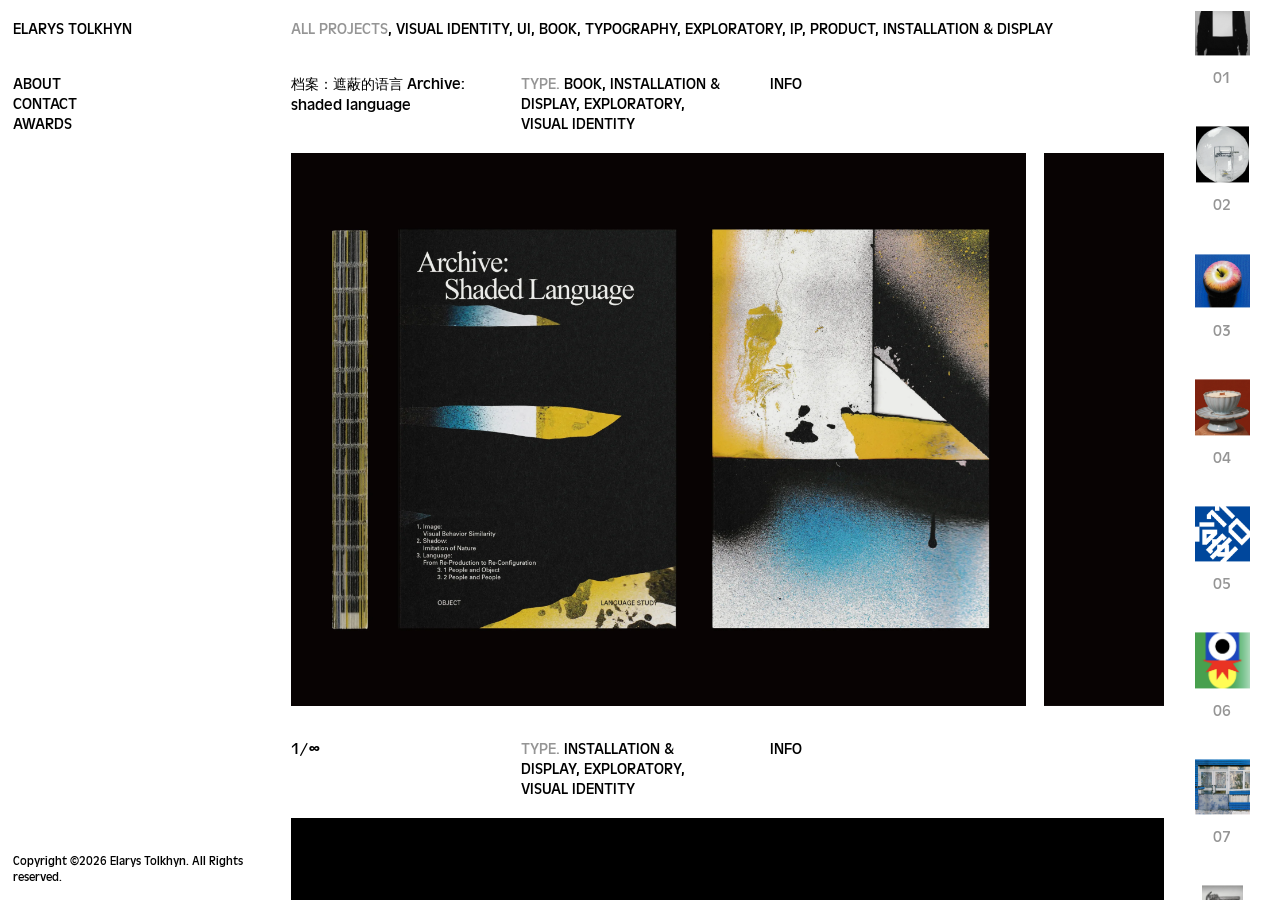
==== commit f99d0216: "Rebuild: 26 projects (2026-11-23)" ====
--- a/index.html
+++ b/index.html
@@ -1,4 +1,4 @@
-<!DOCTYPE html><html lang="en" class="h-full antialiased"><head><meta charSet="utf-8"/><meta name="viewport" content="width=device-width, initial-scale=1"/><link rel="preload" as="image" href="sites/studiodpi-work-708a7940/root-8a5edab2/images/p01-1.webp"/><link rel="preload" as="image" href="sites/studiodpi-work-708a7940/root-8a5edab2/images/p01-2.webp"/><link rel="preload" as="image" href="sites/studiodpi-work-708a7940/root-8a5edab2/images/p01-3.webp"/><link rel="preload" as="image" href="sites/studiodpi-work-708a7940/root-8a5edab2/images/p01-4.webp"/><link rel="preload" as="image" href="sites/studiodpi-work-708a7940/root-8a5edab2/images/p01-5.webp"/><link rel="preload" as="image" href="sites/studiodpi-work-708a7940/root-8a5edab2/images/p01-6.webp"/><link rel="preload" as="image" href="sites/studiodpi-work-708a7940/root-8a5edab2/images/p01-7.webp"/><link rel="preload" as="image" href="sites/studiodpi-work-708a7940/root-8a5edab2/images/p01-8.webp"/><link rel="preload" as="image" href="sites/studiodpi-work-708a7940/root-8a5edab2/images/p01-9.webp"/><link rel="preload" as="image" href="sites/studiodpi-work-708a7940/root-8a5edab2/images/p01-10.webp"/><link rel="stylesheet" href="/_next/static/chunks/12w0s60du2hyn.css" data-precedence="next"/><link rel="stylesheet" href="/_next/static/chunks/22r45i7cmhs_4.css" data-precedence="next"/><link rel="preload" as="script" fetchPriority="low" href="/_next/static/chunks/3l04zcqx63h3y.js"/><script src="/_next/static/chunks/41qfcvra0dvw4.js" async=""></script><script src="/_next/static/chunks/27t_qfc-3_lzs.js" async=""></script><script src="/_next/static/chunks/turbopack-204cpt9buc445.js" async=""></script><script src="/_next/static/chunks/3fntmmi971322.js" async=""></script><script src="/_next/static/chunks/0f2luppnz2eaj.js" async=""></script><link rel="preload" as="image" href="sites/studiodpi-work-708a7940/root-8a5edab2/images/p01-11.webp"/><link rel="preload" as="image" href="sites/studiodpi-work-708a7940/root-8a5edab2/images/p01-12.webp"/><link rel="preload" as="image" href="sites/studiodpi-work-708a7940/root-8a5edab2/images/p01-13.webp"/><link rel="preload" as="image" href="sites/studiodpi-work-708a7940/root-8a5edab2/images/p01-14.webp"/><link rel="preload" as="image" href="sites/studiodpi-work-708a7940/root-8a5edab2/images/p01-15.webp"/><link rel="preload" as="image" href="sites/studiodpi-work-708a7940/root-8a5edab2/images/p01-16.webp"/><link rel="preload" as="image" href="sites/studiodpi-work-708a7940/root-8a5edab2/images/p01-17.webp"/><link rel="preload" as="image" href="sites/studiodpi-work-708a7940/root-8a5edab2/images/p01-18.webp"/><link rel="preload" as="image" href="sites/studiodpi-work-708a7940/root-8a5edab2/images/p01-19.webp"/><link rel="preload" as="image" href="sites/studiodpi-work-708a7940/root-8a5edab2/images/p02-1.webp"/><link rel="preload" as="image" href="sites/studiodpi-work-708a7940/root-8a5edab2/images/p02-2.webp"/><link rel="preload" as="image" href="sites/studiodpi-work-708a7940/root-8a5edab2/images/p02-3.webp"/><link rel="preload" as="image" href="sites/studiodpi-work-708a7940/root-8a5edab2/images/p02-4.webp"/><link rel="preload" as="image" href="sites/studiodpi-work-708a7940/root-8a5edab2/images/p02-5.webp"/><link rel="preload" as="image" href="sites/studiodpi-work-708a7940/root-8a5edab2/images/p02-6.webp"/><link rel="preload" as="image" href="sites/studiodpi-work-708a7940/root-8a5edab2/images/p02-7.webp"/><link rel="preload" as="image" href="sites/studiodpi-work-708a7940/root-8a5edab2/images/p02-8.webp"/><link rel="preload" as="image" href="sites/studiodpi-work-708a7940/root-8a5edab2/images/p03-1.webp"/><link rel="preload" as="image" href="sites/studiodpi-work-708a7940/root-8a5edab2/images/p03-2.webp"/><link rel="preload" as="image" href="sites/studiodpi-work-708a7940/root-8a5edab2/images/p03-3.webp"/><link rel="preload" as="image" href="sites/studiodpi-work-708a7940/root-8a5edab2/images/p03-4.webp"/><link rel="preload" as="image" href="sites/studiodpi-work-708a7940/root-8a5edab2/images/p04-1.webp"/><link rel="preload" as="image" href="sites/studiodpi-work-708a7940/root-8a5edab2/images/p04-2.webp"/><link rel="preload" as="image" href="sites/studiodpi-work-708a7940/root-8a5edab2/images/p04-3.webp"/><link rel="preload" as="image" href="sites/studiodpi-work-708a7940/root-8a5edab2/images/p04-4.webp"/><link rel="preload" as="image" href="sites/studiodpi-work-708a7940/root-8a5edab2/images/p04-5.webp"/><link rel="preload" as="image" href="sites/studiodpi-work-708a7940/root-8a5edab2/images/p04-6.webp"/><link rel="preload" as="image" href="sites/studiodpi-work-708a7940/root-8a5edab2/images/p05-1.webp"/><link rel="preload" as="image" href="sites/studiodpi-work-708a7940/root-8a5edab2/images/p05-2.webp"/><link rel="preload" as="image" href="sites/studiodpi-work-708a7940/root-8a5edab2/images/p05-3.webp"/><link rel="preload" as="image" href="sites/studiodpi-work-708a7940/root-8a5edab2/images/p05-4.webp"/><link rel="preload" as="image" href="sites/studiodpi-work-708a7940/root-8a5edab2/images/p05-5.webp"/><link rel="preload" as="image" href="sites/studiodpi-work-708a7940/root-8a5edab2/images/p05-6.webp"/><link rel="preload" as="image" href="sites/studiodpi-work-708a7940/root-8a5edab2/images/p05-7.webp"/><link rel="preload" as="image" href="sites/studiodpi-work-708a7940/root-8a5edab2/images/p05-8.webp"/><link rel="preload" as="image" href="sites/studiodpi-work-708a7940/root-8a5edab2/images/p06-1.webp"/><link rel="preload" as="image" href="sites/studiodpi-work-708a7940/root-8a5edab2/images/p06-2.webp"/><link rel="preload" as="image" href="sites/studiodpi-work-708a7940/root-8a5edab2/images/p07-1.webp"/><link rel="preload" as="image" href="sites/studiodpi-work-708a7940/root-8a5edab2/images/p07-2.webp"/><link rel="preload" as="image" href="sites/studiodpi-work-708a7940/root-8a5edab2/images/p07-3.webp"/><link rel="preload" as="image" href="sites/studiodpi-work-708a7940/root-8a5edab2/images/p07-4.webp"/><link rel="preload" as="image" href="sites/studiodpi-work-708a7940/root-8a5edab2/images/p07-5.webp"/><link rel="preload" as="image" href="sites/studiodpi-work-708a7940/root-8a5edab2/images/p07-6.webp"/><link rel="preload" as="image" href="sites/studiodpi-work-708a7940/root-8a5edab2/images/p07-7.webp"/><link rel="preload" as="image" href="sites/studiodpi-work-708a7940/root-8a5edab2/images/p07-8.webp"/><link rel="preload" as="image" href="sites/studiodpi-work-708a7940/root-8a5edab2/images/p07-9.webp"/><link rel="preload" as="image" href="sites/studiodpi-work-708a7940/root-8a5edab2/images/p07-10.webp"/><link rel="preload" as="image" href="sites/studiodpi-work-708a7940/root-8a5edab2/images/p08-1.webp"/><link rel="preload" as="image" href="sites/studiodpi-work-708a7940/root-8a5edab2/images/p08-2.webp"/><link rel="preload" as="image" href="sites/studiodpi-work-708a7940/root-8a5edab2/images/p08-3.webp"/><link rel="preload" as="image" href="sites/studiodpi-work-708a7940/root-8a5edab2/images/p08-4.webp"/><link rel="preload" as="image" href="sites/studiodpi-work-708a7940/root-8a5edab2/images/p08-5.webp"/><link rel="preload" as="image" href="sites/studiodpi-work-708a7940/root-8a5edab2/images/p08-6.webp"/><link rel="preload" as="image" href="sites/studiodpi-work-708a7940/root-8a5edab2/images/p08-7.webp"/><link rel="preload" as="image" href="sites/studiodpi-work-708a7940/root-8a5edab2/images/p08-8.webp"/><link rel="preload" as="image" href="sites/studiodpi-work-708a7940/root-8a5edab2/images/p08-9.webp"/><link rel="preload" as="image" href="sites/studiodpi-work-708a7940/root-8a5edab2/images/p08-10.webp"/><link rel="preload" as="image" href="sites/studiodpi-work-708a7940/root-8a5edab2/images/p09-1.webp"/><link rel="preload" as="image" href="sites/studiodpi-work-708a7940/root-8a5edab2/images/p09-2.webp"/><link rel="preload" as="image" href="sites/studiodpi-work-708a7940/root-8a5edab2/images/p09-3.webp"/><link rel="preload" as="image" href="sites/studiodpi-work-708a7940/root-8a5edab2/images/p09-4.webp"/><link rel="preload" as="image" href="sites/studiodpi-work-708a7940/root-8a5edab2/images/p09-5.webp"/><link rel="preload" as="image" href="sites/studiodpi-work-708a7940/root-8a5edab2/images/p09-6.webp"/><link rel="preload" as="image" href="sites/studiodpi-work-708a7940/root-8a5edab2/images/p09-7.webp"/><link rel="preload" as="image" href="sites/studiodpi-work-708a7940/root-8a5edab2/images/p09-8.webp"/><link rel="preload" as="image" href="sites/studiodpi-work-708a7940/root-8a5edab2/images/p09-9.webp"/><link rel="preload" as="image" href="sites/studiodpi-work-708a7940/root-8a5edab2/images/p09-10.webp"/><link rel="preload" as="image" href="sites/studiodpi-work-708a7940/root-8a5edab2/images/p10-1.webp"/><link rel="preload" as="image" href="sites/studiodpi-work-708a7940/root-8a5edab2/images/p10-2.webp"/><link rel="preload" as="image" href="sites/studiodpi-work-708a7940/root-8a5edab2/images/p10-3.webp"/><link rel="preload" as="image" href="sites/studiodpi-work-708a7940/root-8a5edab2/images/p10-4.webp"/><link rel="preload" as="image" href="sites/studiodpi-work-708a7940/root-8a5edab2/images/p12-1.webp"/><link rel="preload" as="image" href="sites/studiodpi-work-708a7940/root-8a5edab2/images/p12-2.webp"/><link rel="preload" as="image" href="sites/studiodpi-work-708a7940/root-8a5edab2/images/p12-3.webp"/><link rel="preload" as="image" href="sites/studiodpi-work-708a7940/root-8a5edab2/images/p12-4.webp"/><link rel="preload" as="image" href="sites/studiodpi-work-708a7940/root-8a5edab2/images/p12-5.webp"/><link rel="preload" as="image" href="sites/studiodpi-work-708a7940/root-8a5edab2/images/p12-6.webp"/><link rel="preload" as="image" href="sites/studiodpi-work-708a7940/root-8a5edab2/images/p12-7.webp"/><link rel="preload" as="image" href="sites/studiodpi-work-708a7940/root-8a5edab2/images/p13-1.webp"/><link rel="preload" as="image" href="sites/studiodpi-work-708a7940/root-8a5edab2/images/p13-2.webp"/><link rel="preload" as="image" href="sites/studiodpi-work-708a7940/root-8a5edab2/images/p13-3.webp"/><link rel="preload" as="image" href="sites/studiodpi-work-708a7940/root-8a5edab2/images/p13-4.webp"/><link rel="preload" as="image" href="sites/studiodpi-work-708a7940/root-8a5edab2/images/p13-5.webp"/><link rel="preload" as="image" href="sites/studiodpi-work-708a7940/root-8a5edab2/images/p13-6.webp"/><link rel="preload" as="image" href="sites/studiodpi-work-708a7940/root-8a5edab2/images/p13-7.webp"/><link rel="preload" as="image" href="sites/studiodpi-work-708a7940/root-8a5edab2/images/p14-1.webp"/><link rel="preload" as="image" href="sites/studiodpi-work-708a7940/root-8a5edab2/images/p14-2.webp"/><link rel="preload" as="image" href="sites/studiodpi-work-708a7940/root-8a5edab2/images/p15-1.webp"/><link rel="preload" as="image" href="sites/studiodpi-work-708a7940/root-8a5edab2/images/p15-2.webp"/><link rel="preload" as="image" href="sites/studiodpi-work-708a7940/root-8a5edab2/images/p15-3.webp"/><link rel="preload" as="image" href="sites/studiodpi-work-708a7940/root-8a5edab2/images/p15-4.webp"/><link rel="preload" as="image" href="sites/studiodpi-work-708a7940/root-8a5edab2/images/p15-5.webp"/><link rel="preload" as="image" href="sites/studiodpi-work-708a7940/root-8a5edab2/images/p15-6.webp"/><link rel="preload" as="image" href="sites/studiodpi-work-708a7940/root-8a5edab2/images/p15-7.webp"/><link rel="preload" as="image" href="sites/studiodpi-work-708a7940/root-8a5edab2/images/p15-8.webp"/><link rel="preload" as="image" href="sites/studiodpi-work-708a7940/root-8a5edab2/images/p15-9.webp"/><link rel="preload" as="image" href="sites/studiodpi-work-708a7940/root-8a5edab2/images/p15-10.webp"/><link rel="preload" as="image" href="sites/studiodpi-work-708a7940/root-8a5edab2/images/p16-叶莱小动物勾线-9.19_画板 1 副本.webp"/><link rel="preload" as="image" href="sites/studiodpi-work-708a7940/root-8a5edab2/images/p16-叶莱小动物勾线-9.19_画板 1 副本 2.webp"/><link rel="preload" as="image" href="sites/studiodpi-work-708a7940/root-8a5edab2/images/p16-叶莱小动物勾线-9.19_画板 1-01.webp"/><link rel="preload" as="image" href="sites/studiodpi-work-708a7940/root-8a5edab2/images/p16-叶莱小动物勾线-9.19_画板 1-03.webp"/><link rel="preload" as="image" href="sites/studiodpi-work-708a7940/root-8a5edab2/images/p17-1.webp"/><link rel="preload" as="image" href="sites/studiodpi-work-708a7940/root-8a5edab2/images/p17-2.webp"/><link rel="preload" as="image" href="sites/studiodpi-work-708a7940/root-8a5edab2/images/p17-3.webp"/><link rel="preload" as="image" href="sites/studiodpi-work-708a7940/root-8a5edab2/images/p17-4.webp"/><link rel="preload" as="image" href="sites/studiodpi-work-708a7940/root-8a5edab2/images/p17-5.webp"/><link rel="preload" as="image" href="sites/studiodpi-work-708a7940/root-8a5edab2/images/p17-6.webp"/><link rel="preload" as="image" href="sites/studiodpi-work-708a7940/root-8a5edab2/images/p17-7.webp"/><link rel="preload" as="image" href="sites/studiodpi-work-708a7940/root-8a5edab2/images/p17-8.webp"/><link rel="preload" as="image" href="sites/studiodpi-work-708a7940/root-8a5edab2/images/p17-9.webp"/><link rel="preload" as="image" href="sites/studiodpi-work-708a7940/root-8a5edab2/images/p17-10.webp"/><link rel="preload" as="image" href="sites/studiodpi-work-708a7940/root-8a5edab2/images/p17-11.webp"/><link rel="preload" as="image" href="sites/studiodpi-work-708a7940/root-8a5edab2/images/p17-12.webp"/><link rel="preload" as="image" href="sites/studiodpi-work-708a7940/root-8a5edab2/images/p17-13.webp"/><link rel="preload" as="image" href="sites/studiodpi-work-708a7940/root-8a5edab2/images/p17-14.webp"/><link rel="preload" as="image" href="sites/studiodpi-work-708a7940/root-8a5edab2/images/p17-15.webp"/><link rel="preload" as="image" href="sites/studiodpi-work-708a7940/root-8a5edab2/images/p17-16.webp"/><link rel="preload" as="image" href="sites/studiodpi-work-708a7940/root-8a5edab2/images/p17-17.webp"/><link rel="preload" as="image" href="sites/studiodpi-work-708a7940/root-8a5edab2/images/p17-18.webp"/><link rel="preload" as="image" href="sites/studiodpi-work-708a7940/root-8a5edab2/images/p17-19.webp"/><link rel="preload" as="image" href="sites/studiodpi-work-708a7940/root-8a5edab2/images/p17-20.webp"/><link rel="preload" as="image" href="sites/studiodpi-work-708a7940/root-8a5edab2/images/p17-21.webp"/><link rel="preload" as="image" href="sites/studiodpi-work-708a7940/root-8a5edab2/images/p17-22.webp"/><link rel="preload" as="image" href="sites/studiodpi-work-708a7940/root-8a5edab2/images/p17-23.webp"/><link rel="preload" as="image" href="sites/studiodpi-work-708a7940/root-8a5edab2/images/p17-24.webp"/><link rel="preload" as="image" href="sites/studiodpi-work-708a7940/root-8a5edab2/images/p17-25.webp"/><link rel="preload" as="image" href="sites/studiodpi-work-708a7940/root-8a5edab2/images/p17-26.webp"/><link rel="preload" as="image" href="sites/studiodpi-work-708a7940/root-8a5edab2/images/p18-1.webp"/><link rel="preload" as="image" href="sites/studiodpi-work-708a7940/root-8a5edab2/images/p18-2.webp"/><link rel="preload" as="image" href="sites/studiodpi-work-708a7940/root-8a5edab2/images/p18-3.webp"/><link rel="preload" as="image" href="sites/studiodpi-work-708a7940/root-8a5edab2/images/p18-4.webp"/><link rel="preload" as="image" href="sites/studiodpi-work-708a7940/root-8a5edab2/images/p18-5.webp"/><link rel="preload" as="image" href="sites/studiodpi-work-708a7940/root-8a5edab2/images/p18-6.webp"/><link rel="preload" as="image" href="sites/studiodpi-work-708a7940/root-8a5edab2/images/p18-7.webp"/><link rel="preload" as="image" href="sites/studiodpi-work-708a7940/root-8a5edab2/images/p18-8.webp"/><link rel="preload" as="image" href="sites/studiodpi-work-708a7940/root-8a5edab2/images/p18-9.webp"/><link rel="preload" as="image" href="sites/studiodpi-work-708a7940/root-8a5edab2/images/p18-10.webp"/><link rel="preload" as="image" href="sites/studiodpi-work-708a7940/root-8a5edab2/images/p18-11.webp"/><link rel="preload" as="image" href="sites/studiodpi-work-708a7940/root-8a5edab2/images/p19-1.webp"/><link rel="preload" as="image" href="sites/studiodpi-work-708a7940/root-8a5edab2/images/p19-2.webp"/><link rel="preload" as="image" href="sites/studiodpi-work-708a7940/root-8a5edab2/images/p19-3.webp"/><link rel="preload" as="image" href="sites/studiodpi-work-708a7940/root-8a5edab2/images/p19-4.webp"/><link rel="preload" as="image" href="sites/studiodpi-work-708a7940/root-8a5edab2/images/p19-5.webp"/><link rel="preload" as="image" href="sites/studiodpi-work-708a7940/root-8a5edab2/images/p19-6.webp"/><link rel="preload" as="image" href="sites/studiodpi-work-708a7940/root-8a5edab2/images/p19-7.webp"/><link rel="preload" as="image" href="sites/studiodpi-work-708a7940/root-8a5edab2/images/p19-8.webp"/><link rel="preload" as="image" href="sites/studiodpi-work-708a7940/root-8a5edab2/images/p19-9.webp"/><link rel="preload" as="image" href="sites/studiodpi-work-708a7940/root-8a5edab2/images/p19-10.webp"/><link rel="preload" as="image" href="sites/studiodpi-work-708a7940/root-8a5edab2/images/p19-11.webp"/><link rel="preload" as="image" href="sites/studiodpi-work-708a7940/root-8a5edab2/images/p19-12.webp"/><link rel="preload" as="image" href="sites/studiodpi-work-708a7940/root-8a5edab2/images/p19-13.webp"/><link rel="preload" as="image" href="sites/studiodpi-work-708a7940/root-8a5edab2/images/p20-1.webp"/><link rel="preload" as="image" href="sites/studiodpi-work-708a7940/root-8a5edab2/images/p20-2.webp"/><link rel="preload" as="image" href="sites/studiodpi-work-708a7940/root-8a5edab2/images/p20-3.webp"/><link rel="preload" as="image" href="sites/studiodpi-work-708a7940/root-8a5edab2/images/p20-4.webp"/><link rel="preload" as="image" href="sites/studiodpi-work-708a7940/root-8a5edab2/images/p20-5.webp"/><link rel="preload" as="image" href="sites/studiodpi-work-708a7940/root-8a5edab2/images/p20-6.webp"/><link rel="preload" as="image" href="sites/studiodpi-work-708a7940/root-8a5edab2/images/p20-7.webp"/><link rel="preload" as="image" href="sites/studiodpi-work-708a7940/root-8a5edab2/images/p20-8.webp"/><link rel="preload" as="image" href="sites/studiodpi-work-708a7940/root-8a5edab2/images/p20-9.webp"/><link rel="preload" as="image" href="sites/studiodpi-work-708a7940/root-8a5edab2/images/p20-10.webp"/><link rel="preload" as="image" href="sites/studiodpi-work-708a7940/root-8a5edab2/images/p20-11.webp"/><link rel="preload" as="image" href="sites/studiodpi-work-708a7940/root-8a5edab2/images/p20-12.webp"/><link rel="preload" as="image" href="sites/studiodpi-work-708a7940/root-8a5edab2/images/p21-2.webp"/><link rel="preload" as="image" href="sites/studiodpi-work-708a7940/root-8a5edab2/images/p21-3.webp"/><link rel="preload" as="image" href="sites/studiodpi-work-708a7940/root-8a5edab2/images/p21-4.webp"/><link rel="preload" as="image" href="sites/studiodpi-work-708a7940/root-8a5edab2/images/p21-5.webp"/><link rel="preload" as="image" href="sites/studiodpi-work-708a7940/root-8a5edab2/images/p21-6.webp"/><link rel="preload" as="image" href="sites/studiodpi-work-708a7940/root-8a5edab2/images/p21-7.webp"/><link rel="preload" as="image" href="sites/studiodpi-work-708a7940/root-8a5edab2/images/p21-8.webp"/><link rel="preload" as="image" href="sites/studiodpi-work-708a7940/root-8a5edab2/images/p21-9.webp"/><link rel="preload" as="image" href="sites/studiodpi-work-708a7940/root-8a5edab2/images/p21-10.webp"/><link rel="preload" as="image" href="sites/studiodpi-work-708a7940/root-8a5edab2/images/p21-11.webp"/><link rel="preload" as="image" href="sites/studiodpi-work-708a7940/root-8a5edab2/images/p21-12.webp"/><link rel="preload" as="image" href="sites/studiodpi-work-708a7940/root-8a5edab2/images/p21-13.webp"/><link rel="preload" as="image" href="sites/studiodpi-work-708a7940/root-8a5edab2/images/p21-14.webp"/><link rel="preload" as="image" href="sites/studiodpi-work-708a7940/root-8a5edab2/images/p22-1.webp"/><link rel="preload" as="image" href="sites/studiodpi-work-708a7940/root-8a5edab2/images/p22-2.webp"/><link rel="preload" as="image" href="sites/studiodpi-work-708a7940/root-8a5edab2/images/p22-3.webp"/><link rel="preload" as="image" href="sites/studiodpi-work-708a7940/root-8a5edab2/images/p22-4.webp"/><link rel="preload" as="image" href="sites/studiodpi-work-708a7940/root-8a5edab2/images/p22-5.webp"/><link rel="preload" as="image" href="sites/studiodpi-work-708a7940/root-8a5edab2/images/p22-6.webp"/><link rel="preload" as="image" href="sites/studiodpi-work-708a7940/root-8a5edab2/images/p22-7.webp"/><link rel="preload" as="image" href="sites/studiodpi-work-708a7940/root-8a5edab2/images/p22-8.webp"/><link rel="preload" as="image" href="sites/studiodpi-work-708a7940/root-8a5edab2/images/p22-9.webp"/><link rel="preload" as="image" href="sites/studiodpi-work-708a7940/root-8a5edab2/images/p22-10.webp"/><link rel="preload" as="image" href="sites/studiodpi-work-708a7940/root-8a5edab2/images/p22-11.webp"/><link rel="preload" as="image" href="sites/studiodpi-work-708a7940/root-8a5edab2/images/p22-12.webp"/><link rel="preload" as="image" href="sites/studiodpi-work-708a7940/root-8a5edab2/images/p22-13.webp"/><link rel="preload" as="image" href="sites/studiodpi-work-708a7940/root-8a5edab2/images/p22-14.webp"/><link rel="preload" as="image" href="sites/studiodpi-work-708a7940/root-8a5edab2/images/p22-15.webp"/><link rel="preload" as="image" href="sites/studiodpi-work-708a7940/root-8a5edab2/images/p22-16.webp"/><link rel="preload" as="image" href="sites/studiodpi-work-708a7940/root-8a5edab2/images/p22-17.webp"/><link rel="preload" as="image" href="sites/studiodpi-work-708a7940/root-8a5edab2/images/p22-18.webp"/><link rel="preload" as="image" href="sites/studiodpi-work-708a7940/root-8a5edab2/images/p22-19.webp"/><link rel="preload" as="image" href="sites/studiodpi-work-708a7940/root-8a5edab2/images/p22-20.webp"/><link rel="preload" as="image" href="sites/studiodpi-work-708a7940/root-8a5edab2/images/p22-21.webp"/><link rel="preload" as="image" href="sites/studiodpi-work-708a7940/root-8a5edab2/images/p22-22.webp"/><link rel="preload" as="image" href="sites/studiodpi-work-708a7940/root-8a5edab2/images/p22-23.webp"/><link rel="preload" as="image" href="sites/studiodpi-work-708a7940/root-8a5edab2/images/p22-24.webp"/><link rel="preload" as="image" href="sites/studiodpi-work-708a7940/root-8a5edab2/images/p23-1.webp"/><link rel="preload" as="image" href="sites/studiodpi-work-708a7940/root-8a5edab2/images/p23-2.webp"/><link rel="preload" as="image" href="sites/studiodpi-work-708a7940/root-8a5edab2/images/p23-3.webp"/><link rel="preload" as="image" href="sites/studiodpi-work-708a7940/root-8a5edab2/images/p23-4.webp"/><link rel="preload" as="image" href="sites/studiodpi-work-708a7940/root-8a5edab2/images/p23-5.webp"/><link rel="preload" as="image" href="sites/studiodpi-work-708a7940/root-8a5edab2/images/p23-6.webp"/><link rel="preload" as="image" href="sites/studiodpi-work-708a7940/root-8a5edab2/images/p23-7.webp"/><link rel="preload" as="image" href="sites/studiodpi-work-708a7940/root-8a5edab2/images/p23-8.webp"/><link rel="preload" as="image" href="sites/studiodpi-work-708a7940/root-8a5edab2/images/p23-9.webp"/><link rel="preload" as="image" href="sites/studiodpi-work-708a7940/root-8a5edab2/images/p23-10.webp"/><link rel="preload" as="image" href="sites/studiodpi-work-708a7940/root-8a5edab2/images/p23-11.webp"/><link rel="preload" as="image" href="sites/studiodpi-work-708a7940/root-8a5edab2/images/p23-12.webp"/><link rel="preload" as="image" href="sites/studiodpi-work-708a7940/root-8a5edab2/images/p24-1.webp"/><link rel="preload" as="image" href="sites/studiodpi-work-708a7940/root-8a5edab2/images/p24-2.webp"/><link rel="preload" as="image" href="sites/studiodpi-work-708a7940/root-8a5edab2/images/p24-3.webp"/><link rel="preload" as="image" href="sites/studiodpi-work-708a7940/root-8a5edab2/images/p24-4.webp"/><link rel="preload" as="image" href="sites/studiodpi-work-708a7940/root-8a5edab2/images/p24-5.webp"/><link rel="preload" as="image" href="sites/studiodpi-work-708a7940/root-8a5edab2/images/p24-6.webp"/><link rel="preload" as="image" href="sites/studiodpi-work-708a7940/root-8a5edab2/images/p24-7.webp"/><link rel="preload" as="image" href="sites/studiodpi-work-708a7940/root-8a5edab2/images/p24-8.webp"/><link rel="preload" as="image" href="sites/studiodpi-work-708a7940/root-8a5edab2/images/p25-1.webp"/><link rel="preload" as="image" href="sites/studiodpi-work-708a7940/root-8a5edab2/images/p25-2.webp"/><link rel="preload" as="image" href="sites/studiodpi-work-708a7940/root-8a5edab2/images/p25-3.webp"/><link rel="preload" as="image" href="sites/studiodpi-work-708a7940/root-8a5edab2/images/p25-4.webp"/><link rel="preload" as="image" href="sites/studiodpi-work-708a7940/root-8a5edab2/images/p25-5.webp"/><link rel="preload" as="image" href="sites/studiodpi-work-708a7940/root-8a5edab2/images/p25-6.webp"/><link rel="preload" as="image" href="sites/studiodpi-work-708a7940/root-8a5edab2/images/p25-7.webp"/><link rel="preload" as="image" href="sites/studiodpi-work-708a7940/root-8a5edab2/images/p25-8.webp"/><link rel="preload" as="image" href="sites/studiodpi-work-708a7940/root-8a5edab2/images/p25-9.webp"/><link rel="preload" as="image" href="sites/studiodpi-work-708a7940/root-8a5edab2/images/p25-10.webp"/><link rel="preload" as="image" href="sites/studiodpi-work-708a7940/root-8a5edab2/images/p26-1.webp"/><link rel="preload" as="image" href="sites/studiodpi-work-708a7940/root-8a5edab2/images/p27-1.webp"/><link rel="preload" as="image" href="sites/studiodpi-work-708a7940/root-8a5edab2/images/p27-2.webp"/><link rel="preload" as="image" href="sites/studiodpi-work-708a7940/root-8a5edab2/images/p27-3.webp"/><link rel="preload" as="image" href="sites/studiodpi-work-708a7940/root-8a5edab2/images/p28-1.webp"/><link rel="preload" as="image" href="sites/studiodpi-work-708a7940/root-8a5edab2/images/p28-2.webp"/><link rel="preload" as="image" href="sites/studiodpi-work-708a7940/root-8a5edab2/images/p28-3.webp"/><link rel="preload" as="image" href="sites/studiodpi-work-708a7940/root-8a5edab2/images/p01-cover.webp"/><link rel="preload" as="image" href="sites/studiodpi-work-708a7940/root-8a5edab2/images/p02-cover.webp"/><link rel="preload" as="image" href="sites/studiodpi-work-708a7940/root-8a5edab2/images/p03-cover.webp"/><link rel="preload" as="image" href="sites/studiodpi-work-708a7940/root-8a5edab2/images/p04-cover.webp"/><link rel="preload" as="image" href="sites/studiodpi-work-708a7940/root-8a5edab2/images/p05-cover.webp"/><link rel="preload" as="image" href="sites/studiodpi-work-708a7940/root-8a5edab2/images/p06-cover.webp"/><link rel="preload" as="image" href="sites/studiodpi-work-708a7940/root-8a5edab2/images/p07-cover.webp"/><link rel="preload" as="image" href="sites/studiodpi-work-708a7940/root-8a5edab2/images/p08-cover.webp"/><link rel="preload" as="image" href="sites/studiodpi-work-708a7940/root-8a5edab2/images/p09-cover.webp"/><link rel="preload" as="image" href="sites/studiodpi-work-708a7940/root-8a5edab2/images/p10-cover.webp"/><link rel="preload" as="image" href="sites/studiodpi-work-708a7940/root-8a5edab2/images/p12-cover.webp"/><link rel="preload" as="image" href="sites/studiodpi-work-708a7940/root-8a5edab2/images/p13-cover.webp"/><link rel="preload" as="image" href="sites/studiodpi-work-708a7940/root-8a5edab2/images/p14-cover.webp"/><link rel="preload" as="image" href="sites/studiodpi-work-708a7940/root-8a5edab2/images/p15-cover.webp"/><link rel="preload" as="image" href="sites/studiodpi-work-708a7940/root-8a5edab2/images/p16-cover.webp"/><link rel="preload" as="image" href="sites/studiodpi-work-708a7940/root-8a5edab2/images/p17-cover.webp"/><link rel="preload" as="image" href="sites/studiodpi-work-708a7940/root-8a5edab2/images/p18-cover.webp"/><link rel="preload" as="image" href="sites/studiodpi-work-708a7940/root-8a5edab2/images/p19-cover.webp"/><link rel="preload" as="image" href="sites/studiodpi-work-708a7940/root-8a5edab2/images/p20-cover.webp"/><link rel="preload" as="image" href="sites/studiodpi-work-708a7940/root-8a5edab2/images/p21-cover.webp"/><link rel="preload" as="image" href="sites/studiodpi-work-708a7940/root-8a5edab2/images/p22-cover.webp"/><link rel="preload" as="image" href="sites/studiodpi-work-708a7940/root-8a5edab2/images/p23-cover.webp"/><link rel="preload" as="image" href="sites/studiodpi-work-708a7940/root-8a5edab2/images/p24-cover.webp"/><link rel="preload" as="image" href="sites/studiodpi-work-708a7940/root-8a5edab2/images/p25-cover.webp"/><link rel="preload" as="image" href="sites/studiodpi-work-708a7940/root-8a5edab2/images/p26-cover.webp"/><link rel="preload" as="image" href="sites/studiodpi-work-708a7940/root-8a5edab2/images/p27-cover.webp"/><link rel="preload" as="image" href="sites/studiodpi-work-708a7940/root-8a5edab2/images/p28-cover.webp"/><title>Elarys Tolkhyn</title><meta name="description" content="Elarys Tolkhyn — cross-media designer: UI/UX, book design, branding, and motion design."/><link rel="icon" href="/favicon.ico?favicon.2qs7753_qty8h.ico" sizes="32x32" type="image/x-icon"/><link rel="icon" href="/icon.png?icon.0sun3_hsuij4o.png" sizes="256x256" type="image/png"/><script src="/_next/static/chunks/0cz1d0mv5g_q7.js" noModule=""></script></head><body class="h-full"><div hidden=""><!--$--><!--/$--></div><style>
+<!DOCTYPE html><html lang="en" class="h-full antialiased"><head><meta charSet="utf-8"/><meta name="viewport" content="width=device-width, initial-scale=1"/><link rel="preload" as="image" href="sites/studiodpi-work-708a7940/root-8a5edab2/images/p01-1.webp"/><link rel="preload" as="image" href="sites/studiodpi-work-708a7940/root-8a5edab2/images/p01-2.webp"/><link rel="preload" as="image" href="sites/studiodpi-work-708a7940/root-8a5edab2/images/p01-3.webp"/><link rel="preload" as="image" href="sites/studiodpi-work-708a7940/root-8a5edab2/images/p01-4.webp"/><link rel="preload" as="image" href="sites/studiodpi-work-708a7940/root-8a5edab2/images/p01-5.webp"/><link rel="preload" as="image" href="sites/studiodpi-work-708a7940/root-8a5edab2/images/p01-6.webp"/><link rel="preload" as="image" href="sites/studiodpi-work-708a7940/root-8a5edab2/images/p01-7.webp"/><link rel="preload" as="image" href="sites/studiodpi-work-708a7940/root-8a5edab2/images/p01-8.webp"/><link rel="preload" as="image" href="sites/studiodpi-work-708a7940/root-8a5edab2/images/p01-9.webp"/><link rel="preload" as="image" href="sites/studiodpi-work-708a7940/root-8a5edab2/images/p01-10.webp"/><link rel="stylesheet" href="/_next/static/chunks/12w0s60du2hyn.css" data-precedence="next"/><link rel="stylesheet" href="/_next/static/chunks/22r45i7cmhs_4.css" data-precedence="next"/><link rel="preload" as="script" fetchPriority="low" href="/_next/static/chunks/3l04zcqx63h3y.js"/><script src="/_next/static/chunks/41qfcvra0dvw4.js" async=""></script><script src="/_next/static/chunks/27t_qfc-3_lzs.js" async=""></script><script src="/_next/static/chunks/turbopack-204cpt9buc445.js" async=""></script><script src="/_next/static/chunks/3fntmmi971322.js" async=""></script><script src="/_next/static/chunks/400qdy8u509hf.js" async=""></script><link rel="preload" as="image" href="sites/studiodpi-work-708a7940/root-8a5edab2/images/p01-11.webp"/><link rel="preload" as="image" href="sites/studiodpi-work-708a7940/root-8a5edab2/images/p01-12.webp"/><link rel="preload" as="image" href="sites/studiodpi-work-708a7940/root-8a5edab2/images/p01-13.webp"/><link rel="preload" as="image" href="sites/studiodpi-work-708a7940/root-8a5edab2/images/p01-14.webp"/><link rel="preload" as="image" href="sites/studiodpi-work-708a7940/root-8a5edab2/images/p01-15.webp"/><link rel="preload" as="image" href="sites/studiodpi-work-708a7940/root-8a5edab2/images/p01-16.webp"/><link rel="preload" as="image" href="sites/studiodpi-work-708a7940/root-8a5edab2/images/p01-17.webp"/><link rel="preload" as="image" href="sites/studiodpi-work-708a7940/root-8a5edab2/images/p01-18.webp"/><link rel="preload" as="image" href="sites/studiodpi-work-708a7940/root-8a5edab2/images/p01-19.webp"/><link rel="preload" as="image" href="sites/studiodpi-work-708a7940/root-8a5edab2/images/p02-2.webp"/><link rel="preload" as="image" href="sites/studiodpi-work-708a7940/root-8a5edab2/images/p02-3.webp"/><link rel="preload" as="image" href="sites/studiodpi-work-708a7940/root-8a5edab2/images/p02-4.webp"/><link rel="preload" as="image" href="sites/studiodpi-work-708a7940/root-8a5edab2/images/p02-5.webp"/><link rel="preload" as="image" href="sites/studiodpi-work-708a7940/root-8a5edab2/images/p02-6.webp"/><link rel="preload" as="image" href="sites/studiodpi-work-708a7940/root-8a5edab2/images/p02-7.webp"/><link rel="preload" as="image" href="sites/studiodpi-work-708a7940/root-8a5edab2/images/p02-8.webp"/><link rel="preload" as="image" href="sites/studiodpi-work-708a7940/root-8a5edab2/images/p02-9.webp"/><link rel="preload" as="image" href="sites/studiodpi-work-708a7940/root-8a5edab2/images/p02-10.webp"/><link rel="preload" as="image" href="sites/studiodpi-work-708a7940/root-8a5edab2/images/p02-11.webp"/><link rel="preload" as="image" href="sites/studiodpi-work-708a7940/root-8a5edab2/images/p02-12.webp"/><link rel="preload" as="image" href="sites/studiodpi-work-708a7940/root-8a5edab2/images/p02-13.webp"/><link rel="preload" as="image" href="sites/studiodpi-work-708a7940/root-8a5edab2/images/p02-14.webp"/><link rel="preload" as="image" href="sites/studiodpi-work-708a7940/root-8a5edab2/images/p03-1.webp"/><link rel="preload" as="image" href="sites/studiodpi-work-708a7940/root-8a5edab2/images/p03-2.webp"/><link rel="preload" as="image" href="sites/studiodpi-work-708a7940/root-8a5edab2/images/p03-3.webp"/><link rel="preload" as="image" href="sites/studiodpi-work-708a7940/root-8a5edab2/images/p03-4.webp"/><link rel="preload" as="image" href="sites/studiodpi-work-708a7940/root-8a5edab2/images/p03-5.webp"/><link rel="preload" as="image" href="sites/studiodpi-work-708a7940/root-8a5edab2/images/p03-6.webp"/><link rel="preload" as="image" href="sites/studiodpi-work-708a7940/root-8a5edab2/images/p03-7.webp"/><link rel="preload" as="image" href="sites/studiodpi-work-708a7940/root-8a5edab2/images/p03-8.webp"/><link rel="preload" as="image" href="sites/studiodpi-work-708a7940/root-8a5edab2/images/p03-9.webp"/><link rel="preload" as="image" href="sites/studiodpi-work-708a7940/root-8a5edab2/images/p03-10.webp"/><link rel="preload" as="image" href="sites/studiodpi-work-708a7940/root-8a5edab2/images/p03-11.webp"/><link rel="preload" as="image" href="sites/studiodpi-work-708a7940/root-8a5edab2/images/p03-12.webp"/><link rel="preload" as="image" href="sites/studiodpi-work-708a7940/root-8a5edab2/images/p03-13.webp"/><link rel="preload" as="image" href="sites/studiodpi-work-708a7940/root-8a5edab2/images/p03-14.webp"/><link rel="preload" as="image" href="sites/studiodpi-work-708a7940/root-8a5edab2/images/p03-15.webp"/><link rel="preload" as="image" href="sites/studiodpi-work-708a7940/root-8a5edab2/images/p03-16.webp"/><link rel="preload" as="image" href="sites/studiodpi-work-708a7940/root-8a5edab2/images/p03-17.webp"/><link rel="preload" as="image" href="sites/studiodpi-work-708a7940/root-8a5edab2/images/p03-18.webp"/><link rel="preload" as="image" href="sites/studiodpi-work-708a7940/root-8a5edab2/images/p03-19.webp"/><link rel="preload" as="image" href="sites/studiodpi-work-708a7940/root-8a5edab2/images/p03-20.webp"/><link rel="preload" as="image" href="sites/studiodpi-work-708a7940/root-8a5edab2/images/p03-21.webp"/><link rel="preload" as="image" href="sites/studiodpi-work-708a7940/root-8a5edab2/images/p03-22.webp"/><link rel="preload" as="image" href="sites/studiodpi-work-708a7940/root-8a5edab2/images/p03-23.webp"/><link rel="preload" as="image" href="sites/studiodpi-work-708a7940/root-8a5edab2/images/p03-24.webp"/><link rel="preload" as="image" href="sites/studiodpi-work-708a7940/root-8a5edab2/images/p03-25.webp"/><link rel="preload" as="image" href="sites/studiodpi-work-708a7940/root-8a5edab2/images/p03-26.webp"/><link rel="preload" as="image" href="sites/studiodpi-work-708a7940/root-8a5edab2/images/p03-27.webp"/><link rel="preload" as="image" href="sites/studiodpi-work-708a7940/root-8a5edab2/images/p03-28.webp"/><link rel="preload" as="image" href="sites/studiodpi-work-708a7940/root-8a5edab2/images/p04-1.webp"/><link rel="preload" as="image" href="sites/studiodpi-work-708a7940/root-8a5edab2/images/p04-2.webp"/><link rel="preload" as="image" href="sites/studiodpi-work-708a7940/root-8a5edab2/images/p04-3.webp"/><link rel="preload" as="image" href="sites/studiodpi-work-708a7940/root-8a5edab2/images/p04-4.webp"/><link rel="preload" as="image" href="sites/studiodpi-work-708a7940/root-8a5edab2/images/p04-5.webp"/><link rel="preload" as="image" href="sites/studiodpi-work-708a7940/root-8a5edab2/images/p04-6.webp"/><link rel="preload" as="image" href="sites/studiodpi-work-708a7940/root-8a5edab2/images/p04-7.webp"/><link rel="preload" as="image" href="sites/studiodpi-work-708a7940/root-8a5edab2/images/p04-8.webp"/><link rel="preload" as="image" href="sites/studiodpi-work-708a7940/root-8a5edab2/images/p04-9.webp"/><link rel="preload" as="image" href="sites/studiodpi-work-708a7940/root-8a5edab2/images/p05-1.webp"/><link rel="preload" as="image" href="sites/studiodpi-work-708a7940/root-8a5edab2/images/p05-2.webp"/><link rel="preload" as="image" href="sites/studiodpi-work-708a7940/root-8a5edab2/images/p05-3.webp"/><link rel="preload" as="image" href="sites/studiodpi-work-708a7940/root-8a5edab2/images/p05-4.webp"/><link rel="preload" as="image" href="sites/studiodpi-work-708a7940/root-8a5edab2/images/p05-5.webp"/><link rel="preload" as="image" href="sites/studiodpi-work-708a7940/root-8a5edab2/images/p05-6.webp"/><link rel="preload" as="image" href="sites/studiodpi-work-708a7940/root-8a5edab2/images/p05-7.webp"/><link rel="preload" as="image" href="sites/studiodpi-work-708a7940/root-8a5edab2/images/p05-8.webp"/><link rel="preload" as="image" href="sites/studiodpi-work-708a7940/root-8a5edab2/images/p05-9.webp"/><link rel="preload" as="image" href="sites/studiodpi-work-708a7940/root-8a5edab2/images/p05-10.webp"/><link rel="preload" as="image" href="sites/studiodpi-work-708a7940/root-8a5edab2/images/p05-11.webp"/><link rel="preload" as="image" href="sites/studiodpi-work-708a7940/root-8a5edab2/images/p05-12.webp"/><link rel="preload" as="image" href="sites/studiodpi-work-708a7940/root-8a5edab2/images/p05-13.webp"/><link rel="preload" as="image" href="sites/studiodpi-work-708a7940/root-8a5edab2/images/p05-14.webp"/><link rel="preload" as="image" href="sites/studiodpi-work-708a7940/root-8a5edab2/images/p05-15.webp"/><link rel="preload" as="image" href="sites/studiodpi-work-708a7940/root-8a5edab2/images/p05-16.webp"/><link rel="preload" as="image" href="sites/studiodpi-work-708a7940/root-8a5edab2/images/p05-17.webp"/><link rel="preload" as="image" href="sites/studiodpi-work-708a7940/root-8a5edab2/images/p05-18.webp"/><link rel="preload" as="image" href="sites/studiodpi-work-708a7940/root-8a5edab2/images/p05-19.webp"/><link rel="preload" as="image" href="sites/studiodpi-work-708a7940/root-8a5edab2/images/p05-20.webp"/><link rel="preload" as="image" href="sites/studiodpi-work-708a7940/root-8a5edab2/images/p05-21.webp"/><link rel="preload" as="image" href="sites/studiodpi-work-708a7940/root-8a5edab2/images/p05-22.webp"/><link rel="preload" as="image" href="sites/studiodpi-work-708a7940/root-8a5edab2/images/p05-23.webp"/><link rel="preload" as="image" href="sites/studiodpi-work-708a7940/root-8a5edab2/images/p05-24.webp"/><link rel="preload" as="image" href="sites/studiodpi-work-708a7940/root-8a5edab2/images/p06-1.webp"/><link rel="preload" as="image" href="sites/studiodpi-work-708a7940/root-8a5edab2/images/p06-2.webp"/><link rel="preload" as="image" href="sites/studiodpi-work-708a7940/root-8a5edab2/images/p06-3.webp"/><link rel="preload" as="image" href="sites/studiodpi-work-708a7940/root-8a5edab2/images/p06-4.webp"/><link rel="preload" as="image" href="sites/studiodpi-work-708a7940/root-8a5edab2/images/p06-5.webp"/><link rel="preload" as="image" href="sites/studiodpi-work-708a7940/root-8a5edab2/images/p06-6.webp"/><link rel="preload" as="image" href="sites/studiodpi-work-708a7940/root-8a5edab2/images/p06-7.webp"/><link rel="preload" as="image" href="sites/studiodpi-work-708a7940/root-8a5edab2/images/p06-8.webp"/><link rel="preload" as="image" href="sites/studiodpi-work-708a7940/root-8a5edab2/images/p07-1.webp"/><link rel="preload" as="image" href="sites/studiodpi-work-708a7940/root-8a5edab2/images/p07-2.webp"/><link rel="preload" as="image" href="sites/studiodpi-work-708a7940/root-8a5edab2/images/p07-3.webp"/><link rel="preload" as="image" href="sites/studiodpi-work-708a7940/root-8a5edab2/images/p07-4.webp"/><link rel="preload" as="image" href="sites/studiodpi-work-708a7940/root-8a5edab2/images/p07-5.webp"/><link rel="preload" as="image" href="sites/studiodpi-work-708a7940/root-8a5edab2/images/p07-6.webp"/><link rel="preload" as="image" href="sites/studiodpi-work-708a7940/root-8a5edab2/images/p07-7.webp"/><link rel="preload" as="image" href="sites/studiodpi-work-708a7940/root-8a5edab2/images/p07-8.webp"/><link rel="preload" as="image" href="sites/studiodpi-work-708a7940/root-8a5edab2/images/p07-9.webp"/><link rel="preload" as="image" href="sites/studiodpi-work-708a7940/root-8a5edab2/images/p07-10.webp"/><link rel="preload" as="image" href="sites/studiodpi-work-708a7940/root-8a5edab2/images/p07-11.webp"/><link rel="preload" as="image" href="sites/studiodpi-work-708a7940/root-8a5edab2/images/p07-12.webp"/><link rel="preload" as="image" href="sites/studiodpi-work-708a7940/root-8a5edab2/images/p08-1.webp"/><link rel="preload" as="image" href="sites/studiodpi-work-708a7940/root-8a5edab2/images/p08-2.webp"/><link rel="preload" as="image" href="sites/studiodpi-work-708a7940/root-8a5edab2/images/p08-3.webp"/><link rel="preload" as="image" href="sites/studiodpi-work-708a7940/root-8a5edab2/images/p08-4.webp"/><link rel="preload" as="image" href="sites/studiodpi-work-708a7940/root-8a5edab2/images/p08-5.webp"/><link rel="preload" as="image" href="sites/studiodpi-work-708a7940/root-8a5edab2/images/p08-6.webp"/><link rel="preload" as="image" href="sites/studiodpi-work-708a7940/root-8a5edab2/images/p08-7.webp"/><link rel="preload" as="image" href="sites/studiodpi-work-708a7940/root-8a5edab2/images/p08-8.webp"/><link rel="preload" as="image" href="sites/studiodpi-work-708a7940/root-8a5edab2/images/p08-9.webp"/><link rel="preload" as="image" href="sites/studiodpi-work-708a7940/root-8a5edab2/images/p08-10.webp"/><link rel="preload" as="image" href="sites/studiodpi-work-708a7940/root-8a5edab2/images/p09-1.webp"/><link rel="preload" as="image" href="sites/studiodpi-work-708a7940/root-8a5edab2/images/p09-2.webp"/><link rel="preload" as="image" href="sites/studiodpi-work-708a7940/root-8a5edab2/images/p09-3.webp"/><link rel="preload" as="image" href="sites/studiodpi-work-708a7940/root-8a5edab2/images/p09-4.webp"/><link rel="preload" as="image" href="sites/studiodpi-work-708a7940/root-8a5edab2/images/p09-5.webp"/><link rel="preload" as="image" href="sites/studiodpi-work-708a7940/root-8a5edab2/images/p09-6.webp"/><link rel="preload" as="image" href="sites/studiodpi-work-708a7940/root-8a5edab2/images/p09-7.webp"/><link rel="preload" as="image" href="sites/studiodpi-work-708a7940/root-8a5edab2/images/p09-8.webp"/><link rel="preload" as="image" href="sites/studiodpi-work-708a7940/root-8a5edab2/images/p10-1.webp"/><link rel="preload" as="image" href="sites/studiodpi-work-708a7940/root-8a5edab2/images/p10-2.webp"/><link rel="preload" as="image" href="sites/studiodpi-work-708a7940/root-8a5edab2/images/p10-3.webp"/><link rel="preload" as="image" href="sites/studiodpi-work-708a7940/root-8a5edab2/images/p10-4.webp"/><link rel="preload" as="image" href="sites/studiodpi-work-708a7940/root-8a5edab2/images/p10-5.webp"/><link rel="preload" as="image" href="sites/studiodpi-work-708a7940/root-8a5edab2/images/p10-6.webp"/><link rel="preload" as="image" href="sites/studiodpi-work-708a7940/root-8a5edab2/images/p10-7.webp"/><link rel="preload" as="image" href="sites/studiodpi-work-708a7940/root-8a5edab2/images/p10-8.webp"/><link rel="preload" as="image" href="sites/studiodpi-work-708a7940/root-8a5edab2/images/p11-1.webp"/><link rel="preload" as="image" href="sites/studiodpi-work-708a7940/root-8a5edab2/images/p11-2.webp"/><link rel="preload" as="image" href="sites/studiodpi-work-708a7940/root-8a5edab2/images/p11-3.webp"/><link rel="preload" as="image" href="sites/studiodpi-work-708a7940/root-8a5edab2/images/p11-4.webp"/><link rel="preload" as="image" href="sites/studiodpi-work-708a7940/root-8a5edab2/images/p11-5.webp"/><link rel="preload" as="image" href="sites/studiodpi-work-708a7940/root-8a5edab2/images/p11-6.webp"/><link rel="preload" as="image" href="sites/studiodpi-work-708a7940/root-8a5edab2/images/p12-1.webp"/><link rel="preload" as="image" href="sites/studiodpi-work-708a7940/root-8a5edab2/images/p12-2.webp"/><link rel="preload" as="image" href="sites/studiodpi-work-708a7940/root-8a5edab2/images/p12-3.webp"/><link rel="preload" as="image" href="sites/studiodpi-work-708a7940/root-8a5edab2/images/p12-4.webp"/><link rel="preload" as="image" href="sites/studiodpi-work-708a7940/root-8a5edab2/images/p12-5.webp"/><link rel="preload" as="image" href="sites/studiodpi-work-708a7940/root-8a5edab2/images/p12-6.webp"/><link rel="preload" as="image" href="sites/studiodpi-work-708a7940/root-8a5edab2/images/p12-7.webp"/><link rel="preload" as="image" href="sites/studiodpi-work-708a7940/root-8a5edab2/images/p12-8.webp"/><link rel="preload" as="image" href="sites/studiodpi-work-708a7940/root-8a5edab2/images/p12-9.webp"/><link rel="preload" as="image" href="sites/studiodpi-work-708a7940/root-8a5edab2/images/p12-10.webp"/><link rel="preload" as="image" href="sites/studiodpi-work-708a7940/root-8a5edab2/images/p13-1.webp"/><link rel="preload" as="image" href="sites/studiodpi-work-708a7940/root-8a5edab2/images/p13-2.webp"/><link rel="preload" as="image" href="sites/studiodpi-work-708a7940/root-8a5edab2/images/p13-3.webp"/><link rel="preload" as="image" href="sites/studiodpi-work-708a7940/root-8a5edab2/images/p13-4.webp"/><link rel="preload" as="image" href="sites/studiodpi-work-708a7940/root-8a5edab2/images/p14-1.webp"/><link rel="preload" as="image" href="sites/studiodpi-work-708a7940/root-8a5edab2/images/p15-1.webp"/><link rel="preload" as="image" href="sites/studiodpi-work-708a7940/root-8a5edab2/images/p15-2.webp"/><link rel="preload" as="image" href="sites/studiodpi-work-708a7940/root-8a5edab2/images/p15-3.webp"/><link rel="preload" as="image" href="sites/studiodpi-work-708a7940/root-8a5edab2/images/p16-1.webp"/><link rel="preload" as="image" href="sites/studiodpi-work-708a7940/root-8a5edab2/images/p16-2.webp"/><link rel="preload" as="image" href="sites/studiodpi-work-708a7940/root-8a5edab2/images/p16-3.webp"/><link rel="preload" as="image" href="sites/studiodpi-work-708a7940/root-8a5edab2/images/p16-4.webp"/><link rel="preload" as="image" href="sites/studiodpi-work-708a7940/root-8a5edab2/images/p16-5.webp"/><link rel="preload" as="image" href="sites/studiodpi-work-708a7940/root-8a5edab2/images/p16-6.webp"/><link rel="preload" as="image" href="sites/studiodpi-work-708a7940/root-8a5edab2/images/p16-7.webp"/><link rel="preload" as="image" href="sites/studiodpi-work-708a7940/root-8a5edab2/images/p16-8.webp"/><link rel="preload" as="image" href="sites/studiodpi-work-708a7940/root-8a5edab2/images/p16-9.webp"/><link rel="preload" as="image" href="sites/studiodpi-work-708a7940/root-8a5edab2/images/p16-10.webp"/><link rel="preload" as="image" href="sites/studiodpi-work-708a7940/root-8a5edab2/images/p17-1.webp"/><link rel="preload" as="image" href="sites/studiodpi-work-708a7940/root-8a5edab2/images/p17-2.webp"/><link rel="preload" as="image" href="sites/studiodpi-work-708a7940/root-8a5edab2/images/p17-3.webp"/><link rel="preload" as="image" href="sites/studiodpi-work-708a7940/root-8a5edab2/images/p17-4.webp"/><link rel="preload" as="image" href="sites/studiodpi-work-708a7940/root-8a5edab2/images/p17-5.webp"/><link rel="preload" as="image" href="sites/studiodpi-work-708a7940/root-8a5edab2/images/p17-6.webp"/><link rel="preload" as="image" href="sites/studiodpi-work-708a7940/root-8a5edab2/images/p17-7.webp"/><link rel="preload" as="image" href="sites/studiodpi-work-708a7940/root-8a5edab2/images/p17-8.webp"/><link rel="preload" as="image" href="sites/studiodpi-work-708a7940/root-8a5edab2/images/p17-9.webp"/><link rel="preload" as="image" href="sites/studiodpi-work-708a7940/root-8a5edab2/images/p17-10.webp"/><link rel="preload" as="image" href="sites/studiodpi-work-708a7940/root-8a5edab2/images/p18-1.webp"/><link rel="preload" as="image" href="sites/studiodpi-work-708a7940/root-8a5edab2/images/p18-2.webp"/><link rel="preload" as="image" href="sites/studiodpi-work-708a7940/root-8a5edab2/images/p18-3.webp"/><link rel="preload" as="image" href="sites/studiodpi-work-708a7940/root-8a5edab2/images/p18-4.webp"/><link rel="preload" as="image" href="sites/studiodpi-work-708a7940/root-8a5edab2/images/p19-1.webp"/><link rel="preload" as="image" href="sites/studiodpi-work-708a7940/root-8a5edab2/images/p19-2.webp"/><link rel="preload" as="image" href="sites/studiodpi-work-708a7940/root-8a5edab2/images/p19-3.webp"/><link rel="preload" as="image" href="sites/studiodpi-work-708a7940/root-8a5edab2/images/p19-4.webp"/><link rel="preload" as="image" href="sites/studiodpi-work-708a7940/root-8a5edab2/images/p19-5.webp"/><link rel="preload" as="image" href="sites/studiodpi-work-708a7940/root-8a5edab2/images/p19-6.webp"/><link rel="preload" as="image" href="sites/studiodpi-work-708a7940/root-8a5edab2/images/p19-7.webp"/><link rel="preload" as="image" href="sites/studiodpi-work-708a7940/root-8a5edab2/images/p20-1.webp"/><link rel="preload" as="image" href="sites/studiodpi-work-708a7940/root-8a5edab2/images/p20-2.webp"/><link rel="preload" as="image" href="sites/studiodpi-work-708a7940/root-8a5edab2/images/p21-1.webp"/><link rel="preload" as="image" href="sites/studiodpi-work-708a7940/root-8a5edab2/images/p21-2.webp"/><link rel="preload" as="image" href="sites/studiodpi-work-708a7940/root-8a5edab2/images/p21-3.webp"/><link rel="preload" as="image" href="sites/studiodpi-work-708a7940/root-8a5edab2/images/p21-4.webp"/><link rel="preload" as="image" href="sites/studiodpi-work-708a7940/root-8a5edab2/images/p21-5.webp"/><link rel="preload" as="image" href="sites/studiodpi-work-708a7940/root-8a5edab2/images/p21-6.webp"/><link rel="preload" as="image" href="sites/studiodpi-work-708a7940/root-8a5edab2/images/p21-7.webp"/><link rel="preload" as="image" href="sites/studiodpi-work-708a7940/root-8a5edab2/images/p21-8.webp"/><link rel="preload" as="image" href="sites/studiodpi-work-708a7940/root-8a5edab2/images/p21-9.webp"/><link rel="preload" as="image" href="sites/studiodpi-work-708a7940/root-8a5edab2/images/p21-10.webp"/><link rel="preload" as="image" href="sites/studiodpi-work-708a7940/root-8a5edab2/images/p22-1.webp"/><link rel="preload" as="image" href="sites/studiodpi-work-708a7940/root-8a5edab2/images/p22-2.webp"/><link rel="preload" as="image" href="sites/studiodpi-work-708a7940/root-8a5edab2/images/p22-3.webp"/><link rel="preload" as="image" href="sites/studiodpi-work-708a7940/root-8a5edab2/images/p22-4.webp"/><link rel="preload" as="image" href="sites/studiodpi-work-708a7940/root-8a5edab2/images/p22-5.webp"/><link rel="preload" as="image" href="sites/studiodpi-work-708a7940/root-8a5edab2/images/p22-6.webp"/><link rel="preload" as="image" href="sites/studiodpi-work-708a7940/root-8a5edab2/images/p22-7.webp"/><link rel="preload" as="image" href="sites/studiodpi-work-708a7940/root-8a5edab2/images/p22-8.webp"/><link rel="preload" as="image" href="sites/studiodpi-work-708a7940/root-8a5edab2/images/p22-9.webp"/><link rel="preload" as="image" href="sites/studiodpi-work-708a7940/root-8a5edab2/images/p22-10.webp"/><link rel="preload" as="image" href="sites/studiodpi-work-708a7940/root-8a5edab2/images/p22-11.webp"/><link rel="preload" as="image" href="sites/studiodpi-work-708a7940/root-8a5edab2/images/p22-12.webp"/><link rel="preload" as="image" href="sites/studiodpi-work-708a7940/root-8a5edab2/images/p22-13.webp"/><link rel="preload" as="image" href="sites/studiodpi-work-708a7940/root-8a5edab2/images/p23-1.webp"/><link rel="preload" as="image" href="sites/studiodpi-work-708a7940/root-8a5edab2/images/p23-2.webp"/><link rel="preload" as="image" href="sites/studiodpi-work-708a7940/root-8a5edab2/images/p23-3.webp"/><link rel="preload" as="image" href="sites/studiodpi-work-708a7940/root-8a5edab2/images/p23-4.webp"/><link rel="preload" as="image" href="sites/studiodpi-work-708a7940/root-8a5edab2/images/p23-5.webp"/><link rel="preload" as="image" href="sites/studiodpi-work-708a7940/root-8a5edab2/images/p23-6.webp"/><link rel="preload" as="image" href="sites/studiodpi-work-708a7940/root-8a5edab2/images/p23-7.webp"/><link rel="preload" as="image" href="sites/studiodpi-work-708a7940/root-8a5edab2/images/p23-8.webp"/><link rel="preload" as="image" href="sites/studiodpi-work-708a7940/root-8a5edab2/images/p23-9.webp"/><link rel="preload" as="image" href="sites/studiodpi-work-708a7940/root-8a5edab2/images/p23-10.webp"/><link rel="preload" as="image" href="sites/studiodpi-work-708a7940/root-8a5edab2/images/p23-11.webp"/><link rel="preload" as="image" href="sites/studiodpi-work-708a7940/root-8a5edab2/images/p23-12.webp"/><link rel="preload" as="image" href="sites/studiodpi-work-708a7940/root-8a5edab2/images/p23-13.webp"/><link rel="preload" as="image" href="sites/studiodpi-work-708a7940/root-8a5edab2/images/p23-14.webp"/><link rel="preload" as="image" href="sites/studiodpi-work-708a7940/root-8a5edab2/images/p23-15.webp"/><link rel="preload" as="image" href="sites/studiodpi-work-708a7940/root-8a5edab2/images/p23-16.webp"/><link rel="preload" as="image" href="sites/studiodpi-work-708a7940/root-8a5edab2/images/p23-17.webp"/><link rel="preload" as="image" href="sites/studiodpi-work-708a7940/root-8a5edab2/images/p23-18.webp"/><link rel="preload" as="image" href="sites/studiodpi-work-708a7940/root-8a5edab2/images/p23-19.webp"/><link rel="preload" as="image" href="sites/studiodpi-work-708a7940/root-8a5edab2/images/p23-20.webp"/><link rel="preload" as="image" href="sites/studiodpi-work-708a7940/root-8a5edab2/images/p23-21.webp"/><link rel="preload" as="image" href="sites/studiodpi-work-708a7940/root-8a5edab2/images/p23-22.webp"/><link rel="preload" as="image" href="sites/studiodpi-work-708a7940/root-8a5edab2/images/p23-23.webp"/><link rel="preload" as="image" href="sites/studiodpi-work-708a7940/root-8a5edab2/images/p23-24.webp"/><link rel="preload" as="image" href="sites/studiodpi-work-708a7940/root-8a5edab2/images/p23-25.webp"/><link rel="preload" as="image" href="sites/studiodpi-work-708a7940/root-8a5edab2/images/p23-26.webp"/><link rel="preload" as="image" href="sites/studiodpi-work-708a7940/root-8a5edab2/images/p24-1.webp"/><link rel="preload" as="image" href="sites/studiodpi-work-708a7940/root-8a5edab2/images/p24-2.webp"/><link rel="preload" as="image" href="sites/studiodpi-work-708a7940/root-8a5edab2/images/p24-3.webp"/><link rel="preload" as="image" href="sites/studiodpi-work-708a7940/root-8a5edab2/images/p24-4.webp"/><link rel="preload" as="image" href="sites/studiodpi-work-708a7940/root-8a5edab2/images/p24-5.webp"/><link rel="preload" as="image" href="sites/studiodpi-work-708a7940/root-8a5edab2/images/p24-6.webp"/><link rel="preload" as="image" href="sites/studiodpi-work-708a7940/root-8a5edab2/images/p24-7.webp"/><link rel="preload" as="image" href="sites/studiodpi-work-708a7940/root-8a5edab2/images/p25-1.webp"/><link rel="preload" as="image" href="sites/studiodpi-work-708a7940/root-8a5edab2/images/p25-2.webp"/><link rel="preload" as="image" href="sites/studiodpi-work-708a7940/root-8a5edab2/images/p25-3.webp"/><link rel="preload" as="image" href="sites/studiodpi-work-708a7940/root-8a5edab2/images/p25-4.webp"/><link rel="preload" as="image" href="sites/studiodpi-work-708a7940/root-8a5edab2/images/p26-1.webp"/><link rel="preload" as="image" href="sites/studiodpi-work-708a7940/root-8a5edab2/images/p26-2.webp"/><link rel="preload" as="image" href="sites/studiodpi-work-708a7940/root-8a5edab2/images/p26-3.webp"/><link rel="preload" as="image" href="sites/studiodpi-work-708a7940/root-8a5edab2/images/p01-cover.webp"/><link rel="preload" as="image" href="sites/studiodpi-work-708a7940/root-8a5edab2/images/p02-cover.webp"/><link rel="preload" as="image" href="sites/studiodpi-work-708a7940/root-8a5edab2/images/p03-cover.webp"/><link rel="preload" as="image" href="sites/studiodpi-work-708a7940/root-8a5edab2/images/p04-cover.webp"/><link rel="preload" as="image" href="sites/studiodpi-work-708a7940/root-8a5edab2/images/p05-cover.webp"/><link rel="preload" as="image" href="sites/studiodpi-work-708a7940/root-8a5edab2/images/p06-cover.webp"/><link rel="preload" as="image" href="sites/studiodpi-work-708a7940/root-8a5edab2/images/p07-cover.webp"/><link rel="preload" as="image" href="sites/studiodpi-work-708a7940/root-8a5edab2/images/p08-cover.webp"/><link rel="preload" as="image" href="sites/studiodpi-work-708a7940/root-8a5edab2/images/p09-cover.webp"/><link rel="preload" as="image" href="sites/studiodpi-work-708a7940/root-8a5edab2/images/p10-cover.webp"/><link rel="preload" as="image" href="sites/studiodpi-work-708a7940/root-8a5edab2/images/p11-cover.webp"/><link rel="preload" as="image" href="sites/studiodpi-work-708a7940/root-8a5edab2/images/p12-cover.webp"/><link rel="preload" as="image" href="sites/studiodpi-work-708a7940/root-8a5edab2/images/p13-cover.webp"/><link rel="preload" as="image" href="sites/studiodpi-work-708a7940/root-8a5edab2/images/p14-cover.webp"/><link rel="preload" as="image" href="sites/studiodpi-work-708a7940/root-8a5edab2/images/p15-cover.webp"/><link rel="preload" as="image" href="sites/studiodpi-work-708a7940/root-8a5edab2/images/p16-cover.webp"/><link rel="preload" as="image" href="sites/studiodpi-work-708a7940/root-8a5edab2/images/p17-cover.webp"/><link rel="preload" as="image" href="sites/studiodpi-work-708a7940/root-8a5edab2/images/p18-cover.webp"/><link rel="preload" as="image" href="sites/studiodpi-work-708a7940/root-8a5edab2/images/p19-cover.webp"/><link rel="preload" as="image" href="sites/studiodpi-work-708a7940/root-8a5edab2/images/p20-cover.webp"/><link rel="preload" as="image" href="sites/studiodpi-work-708a7940/root-8a5edab2/images/p21-cover.webp"/><link rel="preload" as="image" href="sites/studiodpi-work-708a7940/root-8a5edab2/images/p22-cover.webp"/><link rel="preload" as="image" href="sites/studiodpi-work-708a7940/root-8a5edab2/images/p23-cover.webp"/><link rel="preload" as="image" href="sites/studiodpi-work-708a7940/root-8a5edab2/images/p24-cover.webp"/><link rel="preload" as="image" href="sites/studiodpi-work-708a7940/root-8a5edab2/images/p25-cover.webp"/><link rel="preload" as="image" href="sites/studiodpi-work-708a7940/root-8a5edab2/images/p26-cover.webp"/><title>Elarys Tolkhyn</title><meta name="description" content="Elarys Tolkhyn — cross-media designer: UI/UX, book design, branding, and motion design."/><link rel="icon" href="/favicon.ico?favicon.2qs7753_qty8h.ico" sizes="32x32" type="image/x-icon"/><link rel="icon" href="/icon.png?icon.14ie00vih421c.png" sizes="256x256" type="image/png"/><script src="/_next/static/chunks/0cz1d0mv5g_q7.js" noModule=""></script></head><body class="h-full"><div hidden=""><!--$--><!--/$--></div><style>
         @font-face {
           font-family: "AntiqueOli-Lig";
           src: url("sites/studiodpi-work-708a7940/root-8a5edab2/fonts/AntiqueOli-Lig.woff2") format("woff2");
@@ -9,4 +9,4 @@
           src: url("sites/studiodpi-work-708a7940/root-8a5edab2/fonts/AntiqueOli-Reg.woff2") format("woff2");
           font-display: swap;
         }
-      </style><main class="relative w-full"><div class="flex h-screen w-full flex-nowrap items-start justify-between px-[1.0416667vw]"><div class="flex h-screen w-[240px] flex-none flex-col text-black"><div class="mb-[17px] w-full flex-none flex-col text-base font-normal"><div class="flex h-14 w-full cursor-pointer flex-col items-start justify-center leading-5"><span>ELARYS TOLKHYN</span></div></div><div class="dpi-scrollbar-hidden relative w-full flex-1 overflow-y-auto text-base leading-5 [scroll-behavior:smooth]"><p class="mb-0 cursor-pointer">ABOUT</p><div class="overflow-hidden [transition:all_0.8s_cubic-bezier(0.075,0.82,0.165,1)] h-0"><div class="pt-[22px] text-left break-words [&amp;_p]:mt-[22px] [&amp;_p]:first:mt-0 [&amp;_p:first-of-type_strong]:text-[14px] [&amp;_p:first-of-type_strong]:font-semibold [&amp;_.dpi-en-inline]:font-normal"><p><strong>央美视觉传达本硕，跨媒介设计师：<span class="dpi-en-inline">UI/UX</span>、书籍、品牌、动态设计，熟练掌握<span class="dpi-en-inline">AIGC</span>工具，具备网页设计与前后端开发能力，可在<span class="dpi-en-inline">AI</span>辅助下独立完成项目，能够独立完成从视觉到数字产品的全链路落地。</strong></p><p>CAFA graduate (BFA &amp; MFA) in Visual Communication and a cross-media designer specializing in UI/UX, book design, branding, and motion design. Proficient in AIGC tools and skilled in web design and full-stack development; capable of independently executing projects with AI assistance and managing the entire lifecycle from visual concept to digital product implementation.</p></div></div><div><p class="mb-0 cursor-pointer">CONTACT</p><div class="overflow-hidden [transition:all_0.8s_cubic-bezier(0.075,0.82,0.165,1)] h-0"><div class="mb-[22px] pt-[22px] text-left break-words [&amp;_p_a]:no-underline"><p>Email：1970853140@qq.com</p><p>Address: No. 8, Huajiadi South Street, Beijing</p></div></div></div><div><p class="mb-0 cursor-pointer">AWARDS</p><div class="overflow-hidden [transition:all_0.8s_cubic-bezier(0.075,0.82,0.165,1)] h-0"><div class="mb-[22px] pt-[22px]"><div class="flex items-start justify-start"><span class="min-w-[4.1666667vw] flex-none pr-[0.5208333vw] break-words max-md:min-w-[52px] max-md:pr-2">2019</span><span class="flex-1">First Prize, Annual Outstanding Student Work Award, School of Design, Central Academy of Fine Arts (CAFA)</span></div><div class="flex items-start justify-start"><span class="min-w-[4.1666667vw] flex-none pr-[0.5208333vw] break-words max-md:min-w-[52px] max-md:pr-2">2021</span><span class="flex-1">First Prize, Annual Outstanding Student Work Award, School of Design, CAFA</span></div><div class="flex items-start justify-start"><span class="min-w-[4.1666667vw] flex-none pr-[0.5208333vw] break-words max-md:min-w-[52px] max-md:pr-2">2021</span><span class="flex-1">First-Class Outstanding Student Scholarship, School of Design, CAFA</span></div><div class="flex items-start justify-start"><span class="min-w-[4.1666667vw] flex-none pr-[0.5208333vw] break-words max-md:min-w-[52px] max-md:pr-2">2022</span><span class="flex-1">Second-Class Outstanding Student Scholarship, School of Design, CAFA</span></div><div class="flex items-start justify-start"><span class="min-w-[4.1666667vw] flex-none pr-[0.5208333vw] break-words max-md:min-w-[52px] max-md:pr-2">2022</span><span class="flex-1">Shortlist Award (Logo Category), Hiiibrands International Graphic Design Awards</span></div><div class="flex items-start justify-start"><span class="min-w-[4.1666667vw] flex-none pr-[0.5208333vw] break-words max-md:min-w-[52px] max-md:pr-2">2023</span><span class="flex-1">Individual Graduation Project selected for the 360 ​​Annual Graduation Design Awards (Top 100)</span></div><div class="flex items-start justify-start"><span class="min-w-[4.1666667vw] flex-none pr-[0.5208333vw] break-words max-md:min-w-[52px] max-md:pr-2">2023</span><span class="flex-1">Group Graduation Project selected for the 360 ​​Annual Graduation Design Awards (Top 100)</span></div><div class="flex items-start justify-start"><span class="min-w-[4.1666667vw] flex-none pr-[0.5208333vw] break-words max-md:min-w-[52px] max-md:pr-2">2023</span><span class="flex-1">Individual Graduation Project selected for the New One Awards (Annual Graduation Design Award)</span></div><div class="flex items-start justify-start"><span class="min-w-[4.1666667vw] flex-none pr-[0.5208333vw] break-words max-md:min-w-[52px] max-md:pr-2">2023</span><span class="flex-1">Selected for the CAFA Poster Design Biennial</span></div><div class="flex items-start justify-start"><span class="min-w-[4.1666667vw] flex-none pr-[0.5208333vw] break-words max-md:min-w-[52px] max-md:pr-2">2023</span><span class="flex-1">Excellence Award, 10th National Art Book Design Exhibition</span></div></div></div></div></div><div class="flex h-[62px] w-full flex-none items-center bg-white leading-5 text-black"><span class="text-xs">Copyright ©️2026 Elarys Tolkhyn. All Rights reserved.</span></div></div><div class="ml-auto flex h-screen w-[68.2291667vw] flex-none flex-col p-0 text-black"><div class="mb-[17px] flex h-14 w-full flex-none items-center bg-white"><div class="flex min-w-0 flex-1 items-center pr-4"><div class="dpi-scrollbar-hidden w-full overflow-x-auto text-base leading-14 whitespace-nowrap [scroll-behavior:smooth]"><span class="cursor-pointer text-[#959595]">ALL PROJECTS</span><span>, </span><span class="cursor-pointer text-black">VISUAL IDENTITY</span><span>, </span><span class="cursor-pointer text-black">UI</span><span>, </span><span class="cursor-pointer text-black">BOOK</span><span>, </span><span class="cursor-pointer text-black">TYPOGRAPHY</span><span>, </span><span class="cursor-pointer text-black">EXPLORATORY</span><span>, </span><span class="cursor-pointer text-black">IP</span><span>, </span><span class="cursor-pointer text-black">PRODUCT</span><span>, </span><span class="cursor-pointer text-black">INSTALLATION &amp; DISPLAY</span></div></div></div><div class="dpi-scrollbar-hidden relative w-full flex-1 overflow-y-auto pb-5 [scroll-behavior:smooth]"><div class="mb-8 w-full" id="right-item-1"><div class="flex items-start justify-start text-left text-base leading-5 [transition:all_0.8s_cubic-bezier(0.075,0.82,0.165,1)]"><div class="mr-5 w-[24%] flex-none"><span><span class="dpi-cn-inline">档案：遮蔽的语言</span> Archive: shaded language</span></div><div class="mr-10 w-[24%] flex-none cursor-pointer"><span class="text-[#959595]">TYPE.</span><span class="dpi-html-text dpi-html-text-left-space">BOOK, INSTALLATION &amp; DISPLAY, EXPLORATORY, VISUAL IDENTITY</span></div><div class="w-[52%] cursor-pointer">INFO</div></div><div class="flex items-start justify-start overflow-hidden text-left text-base leading-5 [transition:all_0.8s_cubic-bezier(0.075,0.82,0.165,1)] h-0"><div class="mr-5 w-[24%] flex-none pt-2.5"><div><span class="text-[#959595]">Year.</span><span class="dpi-html-text dpi-html-text-left-space">2023</span></div></div><div class="mr-10 w-[24%] flex-none cursor-pointer pt-2.5"><div><span class="text-[#959595]">TD.D.</span><span class="dpi-html-text dpi-html-text-left-space"><p>Elarys·Tolkhyn</p></span></div><div><span class="text-[#959595]">PT.</span><span class="dpi-html-text dpi-html-text-left-space"><p>Elarys·Tolkhyn</p></span></div></div><div class="w-[52%] cursor-pointer break-words pt-2.5 [&amp;_.dpi-cn]:mb-5 [&amp;_.dpi-cn]:text-[14px] [&amp;_.dpi-cn]:font-semibold [&amp;_.dpi-en-inline]:font-normal"><div class="dpi-cn"><p>如果我们把树与周边事物产生的联系视作一种标记，那么相片的矩形边框就充当了一种机械的编排机制，而树与物作为标记进入相框的方式则成为了一种全新的未知的语言，一种在高度商业化、机能化的人工自然背景下的人为的环境语言，一种利用树与物视觉行为关系的逻辑、语言、和意义创造出的独特的戏剧。 语言并不像呼吸是我们与生俱来的本领，而是我们后天学习来的，像婴儿咿呀学语一样，模仿是一切语言学习的开始。树上张贴的宣传单、倚靠着树的单车、树梢上的垃圾......我通过模仿树与周边物象的关系得到最基本的单词，再利用特定“语法”将这些单词进行重构得出不同的可能性。 如果将所看到的树周边的“视觉行为”加以理解，我们就能将其转译成为人与人的行为关系。再经过裁切解构过的人体已然分辨不出是什么部位或正在进行什么活动，流动在相框中的只剩下缺失的、被遮蔽的黑与白。</p></div><div class="dpi-en"><p>If we view the connections a tree forms with its surroundings as a form of signage, then the rectangular frame of the photograph acts as a mechanical organizing mechanism. The way the tree and these objects enter the frame as signs gives rise to a novel, uncharted language—an artificial environmental language existing against a backdrop of highly commercialized, functionalized "man-made nature." It is a unique drama created through the logic, language, and meaning inherent in the visual interplay between the tree and the objects around it. Language is not an innate ability like breathing; it is something we acquire. Much like an infant’s babbling, imitation marks the beginning of all language learning. Flyers plastered on a trunk, a bicycle leaning against the bark, litter caught in the upper branches—by imitating the relationships between the tree and the surrounding imagery, I gather "basic words," which I then reconstruct using a specific "grammar" to generate a range of possibilities. If we interpret the "visual behaviors" observed around the tree, we can translate them into the dynamics of human interaction. Yet, once the human form has been cropped and deconstructed, it becomes impossible to distinguish specific body parts or actions; all that remains flowing within the frame are fragments of black and white—shapes defined by absence and concealment.</p></div></div></div><div class="h-5 w-full"></div><div class="relative cursor-none" id="DPI_SWIPER_EVENT_1"><div class="swiper dpi-swiper"><div class="swiper-wrapper"><div class="swiper-slide"><div class="relative flex items-center justify-center"><div class="relative" style="background-color:transparent;height:553px;width:735.036344755971px"><img src="sites/studiodpi-work-708a7940/root-8a5edab2/images/p01-1.webp" alt="" style="width:100%;height:100%;display:block;font-size:0;object-fit:contain"/></div></div></div><div class="swiper-slide"><div class="relative flex items-center justify-center"><div class="relative" style="background-color:transparent;height:553px;width:735.036344755971px"><img src="sites/studiodpi-work-708a7940/root-8a5edab2/images/p01-2.webp" alt="" style="width:100%;height:100%;display:block;font-size:0;object-fit:contain"/></div></div></div><div class="swiper-slide"><div class="relative flex items-center justify-center"><div class="relative" style="background-color:transparent;height:553px;width:735.036344755971px"><img src="sites/studiodpi-work-708a7940/root-8a5edab2/images/p01-3.webp" alt="" style="width:100%;height:100%;display:block;font-size:0;object-fit:contain"/></div></div></div><div class="swiper-slide"><div class="relative flex items-center justify-center"><div class="relative" style="background-color:transparent;height:553px;width:735.036344755971px"><img src="sites/studiodpi-work-708a7940/root-8a5edab2/images/p01-4.webp" alt="" style="width:100%;height:100%;display:block;font-size:0;object-fit:contain"/></div></div></div><div class="swiper-slide"><div class="relative flex items-center justify-center"><div class="relative" style="background-color:transparent;height:553px;width:735.4181818181818px"><img src="sites/studiodpi-work-708a7940/root-8a5edab2/images/p01-5.webp" alt="" style="width:100%;height:100%;display:block;font-size:0;object-fit:contain"/></div></div></div><div class="swiper-slide"><div class="relative flex items-center justify-center"><div class="relative" style="background-color:transparent;height:553px;width:735.036344755971px"><img src="sites/studiodpi-work-708a7940/root-8a5edab2/images/p01-6.webp" alt="" style="width:100%;height:100%;display:block;font-size:0;object-fit:contain"/></div></div></div><div class="swiper-slide"><div class="relative flex items-center justify-center"><div class="relative" style="background-color:transparent;height:553px;width:735.036344755971px"><img src="sites/studiodpi-work-708a7940/root-8a5edab2/images/p01-7.webp" alt="" style="width:100%;height:100%;display:block;font-size:0;object-fit:contain"/></div></div></div><div class="swiper-slide"><div class="relative flex items-center justify-center"><div class="relative" style="background-color:transparent;height:553px;width:735.036344755971px"><img src="sites/studiodpi-work-708a7940/root-8a5edab2/images/p01-8.webp" alt="" style="width:100%;height:100%;display:block;font-size:0;object-fit:contain"/></div></div></div><div class="swiper-slide"><div class="relative flex items-center justify-center"><div class="relative" style="background-color:transparent;height:553px;width:735.036344755971px"><img src="sites/studiodpi-work-708a7940/root-8a5edab2/images/p01-9.webp" alt="" style="width:100%;height:100%;display:block;font-size:0;object-fit:contain"/></div></div></div><div class="swiper-slide"><div class="relative flex items-center justify-center"><div class="relative" style="background-color:transparent;height:553px;width:735.036344755971px"><img src="sites/studiodpi-work-708a7940/root-8a5edab2/images/p01-10.webp" alt="" style="width:100%;height:100%;display:block;font-size:0;object-fit:contain"/></div></div></div><div class="swiper-slide"><div class="relative flex items-center justify-center"><div class="relative" style="background-color:transparent;height:553px;width:735.036344755971px"><img src="sites/studiodpi-work-708a7940/root-8a5edab2/images/p01-11.webp" alt="" style="width:100%;height:100%;display:block;font-size:0;object-fit:contain"/></div></div></div><div class="swiper-slide"><div class="relative flex items-center justify-center"><div class="relative" style="background-color:transparent;height:553px;width:735.036344755971px"><img src="sites/studiodpi-work-708a7940/root-8a5edab2/images/p01-12.webp" alt="" style="width:100%;height:100%;display:block;font-size:0;object-fit:contain"/></div></div></div><div class="swiper-slide"><div class="relative flex items-center justify-center"><div class="relative" style="background-color:transparent;height:553px;width:735.036344755971px"><img src="sites/studiodpi-work-708a7940/root-8a5edab2/images/p01-13.webp" alt="" style="width:100%;height:100%;display:block;font-size:0;object-fit:contain"/></div></div></div><div class="swiper-slide"><div class="relative flex items-center justify-center"><div class="relative" style="background-color:transparent;height:553px;width:735.036344755971px"><img src="sites/studiodpi-work-708a7940/root-8a5edab2/images/p01-14.webp" alt="" style="width:100%;height:100%;display:block;font-size:0;object-fit:contain"/></div></div></div><div class="swiper-slide"><div class="relative flex items-center justify-center"><div class="relative" style="background-color:transparent;height:553px;width:829.3380199179849px"><img src="sites/studiodpi-work-708a7940/root-8a5edab2/images/p01-15.webp" alt="" style="width:100%;height:100%;display:block;font-size:0;object-fit:contain"/></div></div></div><div class="swiper-slide"><div class="relative flex items-center justify-center"><div class="relative" style="background-color:transparent;height:553px;width:829.3380199179849px"><img src="sites/studiodpi-work-708a7940/root-8a5edab2/images/p01-16.webp" alt="" style="width:100%;height:100%;display:block;font-size:0;object-fit:contain"/></div></div></div><div class="swiper-slide"><div class="relative flex items-center justify-center"><div class="relative" style="background-color:transparent;height:553px;width:829.3380199179849px"><img src="sites/studiodpi-work-708a7940/root-8a5edab2/images/p01-17.webp" alt="" style="width:100%;height:100%;display:block;font-size:0;object-fit:contain"/></div></div></div><div class="swiper-slide"><div class="relative flex items-center justify-center"><div class="relative" style="background-color:transparent;height:553px;width:829.3380199179849px"><img src="sites/studiodpi-work-708a7940/root-8a5edab2/images/p01-18.webp" alt="" style="width:100%;height:100%;display:block;font-size:0;object-fit:contain"/></div></div></div><div class="swiper-slide"><div class="relative flex items-center justify-center"><div class="relative" style="background-color:transparent;height:553px;width:344.4690635451505px"><img src="sites/studiodpi-work-708a7940/root-8a5edab2/images/p01-19.webp" alt="" style="width:100%;height:100%;display:block;font-size:0;object-fit:contain"/></div></div></div></div></div><div class="absolute top-0 right-0 z-10 h-[calc(100%-75px)] w-1/2 cursor-none"></div><div class="absolute top-0 left-0 z-10 h-[calc(100%-75px)] w-1/2 cursor-none"></div><span class="pointer-events-none absolute top-0 left-0 z-20 bg-white px-1 text-base leading-5 shadow-[1px_1px_4px_#0003]" style="opacity:0">1/19</span></div></div><div class="mb-8 w-full" id="right-item-2"><div class="flex items-start justify-start text-left text-base leading-5 [transition:all_0.8s_cubic-bezier(0.075,0.82,0.165,1)]"><div class="mr-5 w-[24%] flex-none"><span><span class="dpi-cn-inline">艺知美教育</span> YIZHIMEI EDU</span></div><div class="mr-10 w-[24%] flex-none cursor-pointer"><span class="text-[#959595]">TYPE.</span><span class="dpi-html-text dpi-html-text-left-space">VISUAL IDENTITY</span></div><div class="w-[52%] cursor-pointer">INFO</div></div><div class="flex items-start justify-start overflow-hidden text-left text-base leading-5 [transition:all_0.8s_cubic-bezier(0.075,0.82,0.165,1)] h-0"><div class="mr-5 w-[24%] flex-none pt-2.5"><div><span class="text-[#959595]">CLIENT.</span><span class="dpi-html-text dpi-html-text-left-space"><p>艺知美教育 YIZHIMEI EDU</p></span></div><div><span class="text-[#959595]">Year.</span><span class="dpi-html-text dpi-html-text-left-space">2023</span></div></div><div class="mr-10 w-[24%] flex-none cursor-pointer pt-2.5"><div><span class="text-[#959595]">TD.D.</span><span class="dpi-html-text dpi-html-text-left-space"><p>Elarys·Tolkhyn</p></span></div></div><div class="w-[52%] cursor-pointer break-words pt-2.5 [&amp;_.dpi-cn]:mb-5 [&amp;_.dpi-cn]:text-[14px] [&amp;_.dpi-cn]:font-semibold [&amp;_.dpi-en-inline]:font-normal"><div class="dpi-cn"><p>艺知美教育是一家面向中高考学生的美术升学教育机构。<span class="dpi-en-inline">LOGO</span> 以品牌名“艺知美”的首字母之一“<span class="dpi-en-inline">Z</span>”作为主要设计元素，将其提炼为简洁的视觉符号。</p></div><div class="dpi-en"><p>YIZHIMEI EDU is an art education institution dedicated to helping students prepare for the high school and college entrance exams. The logo features the letter "Z"—one of the initials of the brand name "Yizhimei"—as its primary design element, distilling it into a minimalist visual symbol.</p></div></div></div><div class="h-5 w-full"></div><div class="relative cursor-none" id="DPI_SWIPER_EVENT_2"><div class="swiper dpi-swiper"><div class="swiper-wrapper"><div class="swiper-slide"><div class="relative flex items-center justify-center"><div class="relative" style="background-color:transparent;height:553px;width:782.1436464088398px"><img src="sites/studiodpi-work-708a7940/root-8a5edab2/images/p02-1.webp" alt="" style="width:100%;height:100%;display:block;font-size:0;object-fit:contain"/></div></div></div><div class="swiper-slide"><div class="relative flex items-center justify-center"><div class="relative" style="background-color:transparent;height:553px;width:782.1436464088398px"><img src="sites/studiodpi-work-708a7940/root-8a5edab2/images/p02-2.webp" alt="" style="width:100%;height:100%;display:block;font-size:0;object-fit:contain"/></div></div></div><div class="swiper-slide"><div class="relative flex items-center justify-center"><div class="relative" style="background-color:transparent;height:553px;width:782.1436464088398px"><img src="sites/studiodpi-work-708a7940/root-8a5edab2/images/p02-3.webp" alt="" style="width:100%;height:100%;display:block;font-size:0;object-fit:contain"/></div></div></div><div class="swiper-slide"><div class="relative flex items-center justify-center"><div class="relative" style="background-color:transparent;height:553px;width:782.1436464088398px"><img src="sites/studiodpi-work-708a7940/root-8a5edab2/images/p02-4.webp" alt="" style="width:100%;height:100%;display:block;font-size:0;object-fit:contain"/></div></div></div><div class="swiper-slide"><div class="relative flex items-center justify-center"><div class="relative" style="background-color:transparent;height:553px;width:782.1436464088398px"><img src="sites/studiodpi-work-708a7940/root-8a5edab2/images/p02-5.webp" alt="" style="width:100%;height:100%;display:block;font-size:0;object-fit:contain"/></div></div></div><div class="swiper-slide"><div class="relative flex items-center justify-center"><div class="relative" style="background-color:transparent;height:553px;width:782.1436464088398px"><img src="sites/studiodpi-work-708a7940/root-8a5edab2/images/p02-6.webp" alt="" style="width:100%;height:100%;display:block;font-size:0;object-fit:contain"/></div></div></div><div class="swiper-slide"><div class="relative flex items-center justify-center"><div class="relative" style="background-color:transparent;height:553px;width:782.1436464088398px"><img src="sites/studiodpi-work-708a7940/root-8a5edab2/images/p02-7.webp" alt="" style="width:100%;height:100%;display:block;font-size:0;object-fit:contain"/></div></div></div><div class="swiper-slide"><div class="relative flex items-center justify-center"><div class="relative" style="background-color:transparent;height:553px;width:782.1436464088398px"><img src="sites/studiodpi-work-708a7940/root-8a5edab2/images/p02-8.webp" alt="" style="width:100%;height:100%;display:block;font-size:0;object-fit:contain"/></div></div></div></div></div><div class="absolute top-0 right-0 z-10 h-[calc(100%-75px)] w-1/2 cursor-none"></div><div class="absolute top-0 left-0 z-10 h-[calc(100%-75px)] w-1/2 cursor-none"></div><span class="pointer-events-none absolute top-0 left-0 z-20 bg-white px-1 text-base leading-5 shadow-[1px_1px_4px_#0003]" style="opacity:0">1/8</span></div></div><div class="mb-8 w-full" id="right-item-3"><div class="flex items-start justify-start text-left text-base leading-5 [transition:all_0.8s_cubic-bezier(0.075,0.82,0.165,1)]"><div class="mr-5 w-[24%] flex-none"><span><span class="dpi-cn-inline">千瞳</span>QIANTONG</span></div><div class="mr-10 w-[24%] flex-none cursor-pointer"><span class="text-[#959595]">TYPE.</span><span class="dpi-html-text dpi-html-text-left-space">VISUAL IDENTITY</span></div><div class="w-[52%] cursor-pointer">INFO</div></div><div class="flex items-start justify-start overflow-hidden text-left text-base leading-5 [transition:all_0.8s_cubic-bezier(0.075,0.82,0.165,1)] h-0"><div class="mr-5 w-[24%] flex-none pt-2.5"><div><span class="text-[#959595]">CLIENT.</span><span class="dpi-html-text dpi-html-text-left-space"><p>QIANTONG STUDIO</p></span></div><div><span class="text-[#959595]">Year.</span><span class="dpi-html-text dpi-html-text-left-space">2021</span></div></div><div class="mr-10 w-[24%] flex-none cursor-pointer pt-2.5"><div><span class="text-[#959595]">TD.D.</span><span class="dpi-html-text dpi-html-text-left-space"><p>Elarys·Tolkhyn</p></span></div></div><div class="w-[52%] cursor-pointer break-words pt-2.5 [&amp;_.dpi-cn]:mb-5 [&amp;_.dpi-cn]:text-[14px] [&amp;_.dpi-cn]:font-semibold [&amp;_.dpi-en-inline]:font-normal"><div class="dpi-cn"><p>千瞳是一家户外摄影工作室，因此标志以极简的方圆形体作为核心视觉语言：方取自户外岩石、山脊与土地的硬朗轮廓，象征在旷野中扎根的坚韧与稳定；圆则呼应镜头、瞳孔与光圈，也像日出月落、天际线与营地灯火，代表观察、聚焦与自然中柔和的流动。方与圆相互咬合，既隐约构成相机的意象，又不拘泥于器械本身，符合品牌<span class="dpi-en-inline">slogan</span>“以镜头观看旷野，也让旷野通过瞳孔回望”的户外摄影态度。</p></div><div class="dpi-en"><p>QIANTONG is an outdoor photography studio; consequently, its logo employs a minimalist square-and-circle motif as its core visual language. The square form draws from the rugged contours of outdoor rocks, ridges, and the earth, symbolizing the resilience and stability of taking root in the wilderness. The circle echoes camera lenses, pupils, and apertures—as well as the rising and setting sun and moon, the horizon, and campsite lights—representing observation, focus, and the gentle flow of nature. The interlocking square and circle subtly evoke the image of a camera without being confined to the equipment itself, perfectly aligning with the brand’s philosophy: "Viewing the wilderness through the lens, while letting the wilderness gaze back through the pupil."</p></div></div></div><div class="h-5 w-full"></div><div class="relative cursor-none" id="DPI_SWIPER_EVENT_3"><div class="swiper dpi-swiper"><div class="swiper-wrapper"><div class="swiper-slide"><div class="relative flex items-center justify-center"><div class="relative" style="background-color:transparent;height:553px;width:863.7461866992068px"><img src="sites/studiodpi-work-708a7940/root-8a5edab2/images/p03-1.webp" alt="" style="width:100%;height:100%;display:block;font-size:0;object-fit:contain"/></div></div></div><div class="swiper-slide"><div class="relative flex items-center justify-center"><div class="relative" style="background-color:transparent;height:553px;width:863.7461866992068px"><img src="sites/studiodpi-work-708a7940/root-8a5edab2/images/p03-2.webp" alt="" style="width:100%;height:100%;display:block;font-size:0;object-fit:contain"/></div></div></div><div class="swiper-slide"><div class="relative flex items-center justify-center"><div class="relative" style="background-color:transparent;height:553px;width:863.7461866992068px"><img src="sites/studiodpi-work-708a7940/root-8a5edab2/images/p03-3.webp" alt="" style="width:100%;height:100%;display:block;font-size:0;object-fit:contain"/></div></div></div><div class="swiper-slide"><div class="relative flex items-center justify-center"><div class="relative" style="background-color:transparent;height:553px;width:863.7461866992068px"><img src="sites/studiodpi-work-708a7940/root-8a5edab2/images/p03-4.webp" alt="" style="width:100%;height:100%;display:block;font-size:0;object-fit:contain"/></div></div></div></div></div><div class="absolute top-0 right-0 z-10 h-[calc(100%-75px)] w-1/2 cursor-none"></div><div class="absolute top-0 left-0 z-10 h-[calc(100%-75px)] w-1/2 cursor-none"></div><span class="pointer-events-none absolute top-0 left-0 z-20 bg-white px-1 text-base leading-5 shadow-[1px_1px_4px_#0003]" style="opacity:0">1/4</span></div></div><div class="mb-8 w-full" id="right-item-4"><div class="flex items-start justify-start text-left text-base leading-5 [transition:all_0.8s_cubic-bezier(0.075,0.82,0.165,1)]"><div class="mr-5 w-[24%] flex-none"><span><span class="dpi-cn-inline">雲民</span> CLOUD TRIBE</span></div><div class="mr-10 w-[24%] flex-none cursor-pointer"><span class="text-[#959595]">TYPE.</span><span class="dpi-html-text dpi-html-text-left-space">VISUAL IDENTITY</span></div><div class="w-[52%] cursor-pointer">INFO</div></div><div class="flex items-start justify-start overflow-hidden text-left text-base leading-5 [transition:all_0.8s_cubic-bezier(0.075,0.82,0.165,1)] h-0"><div class="mr-5 w-[24%] flex-none pt-2.5"><div><span class="text-[#959595]">CLIENT.</span><span class="dpi-html-text dpi-html-text-left-space"><p>雲民 CLOUD TRIBE</p></span></div><div><span class="text-[#959595]">Year.</span><span class="dpi-html-text dpi-html-text-left-space">2025</span></div></div><div class="mr-10 w-[24%] flex-none cursor-pointer pt-2.5"><div><span class="text-[#959595]">TD.D.</span><span class="dpi-html-text dpi-html-text-left-space"><p>Elarys·Tolkhyn</p></span></div></div><div class="w-[52%] cursor-pointer break-words pt-2.5 [&amp;_.dpi-cn]:mb-5 [&amp;_.dpi-cn]:text-[14px] [&amp;_.dpi-cn]:font-semibold [&amp;_.dpi-en-inline]:font-normal"><div class="dpi-cn"><p>雲民是一家 <span class="dpi-en-inline">Techno Club</span>，主视觉为“云”。<span class="dpi-en-inline">LOGO</span> 由多个圆叠合构成云朵：每个圆既是个体，也彼此连接成整体，呼应“民”与“<span class="dpi-en-inline">tribe</span>”的部落社群概念，同时像声波、节拍、粒子与舞池中的人群。云朵中央嵌入一只眼睛，成为视觉焦点，让云拥有意识与凝视感，既强化 <span class="dpi-en-inline">Techno</span> 的神秘、迷幻与地下气质，也象征个体在集体中的觉醒与共鸣。</p></div><div class="dpi-en"><p>CLOUD TRIBE is a techno club featuring a "cloud" as its primary visual motif. The logo is formed by overlapping circles that create a cloud shape; while each circle stands as an individual unit, they also interconnect to form a cohesive whole—echoing the concepts of "min" (people) and "tribe" (community), while simultaneously evoking sound waves, beats, particles, and the crowd on the dance floor. An eye embedded in the center of the cloud serves as the visual focal point, imbuing the cloud with consciousness and a sense of gaze; this not only reinforces the mysterious, psychedelic, and underground nature of techno but also symbolizes individual awakening and resonance within the collective.</p></div></div></div><div class="h-5 w-full"></div><div class="relative cursor-none" id="DPI_SWIPER_EVENT_4"><div class="swiper dpi-swiper"><div class="swiper-wrapper"><div class="swiper-slide"><div class="relative flex items-center justify-center"><div class="relative" style="background-color:transparent;height:553px;width:863.7461866992068px"><img src="sites/studiodpi-work-708a7940/root-8a5edab2/images/p04-1.webp" alt="" style="width:100%;height:100%;display:block;font-size:0;object-fit:contain"/></div></div></div><div class="swiper-slide"><div class="relative flex items-center justify-center"><div class="relative" style="background-color:transparent;height:553px;width:863.7461866992068px"><img src="sites/studiodpi-work-708a7940/root-8a5edab2/images/p04-2.webp" alt="" style="width:100%;height:100%;display:block;font-size:0;object-fit:contain"/></div></div></div><div class="swiper-slide"><div class="relative flex items-center justify-center"><div class="relative" style="background-color:transparent;height:553px;width:863.7461866992068px"><img src="sites/studiodpi-work-708a7940/root-8a5edab2/images/p04-3.webp" alt="" style="width:100%;height:100%;display:block;font-size:0;object-fit:contain"/></div></div></div><div class="swiper-slide"><div class="relative flex items-center justify-center"><div class="relative" style="background-color:transparent;height:553px;width:863.7461866992068px"><img src="sites/studiodpi-work-708a7940/root-8a5edab2/images/p04-4.webp" alt="" style="width:100%;height:100%;display:block;font-size:0;object-fit:contain"/></div></div></div><div class="swiper-slide"><div class="relative flex items-center justify-center"><div class="relative" style="background-color:transparent;height:553px;width:863.7461866992068px"><img src="sites/studiodpi-work-708a7940/root-8a5edab2/images/p04-5.webp" alt="" style="width:100%;height:100%;display:block;font-size:0;object-fit:contain"/></div></div></div><div class="swiper-slide"><div class="relative flex items-center justify-center"><div class="relative" style="background-color:transparent;height:553px;width:863.7461866992068px"><img src="sites/studiodpi-work-708a7940/root-8a5edab2/images/p04-6.webp" alt="" style="width:100%;height:100%;display:block;font-size:0;object-fit:contain"/></div></div></div></div></div><div class="absolute top-0 right-0 z-10 h-[calc(100%-75px)] w-1/2 cursor-none"></div><div class="absolute top-0 left-0 z-10 h-[calc(100%-75px)] w-1/2 cursor-none"></div><span class="pointer-events-none absolute top-0 left-0 z-20 bg-white px-1 text-base leading-5 shadow-[1px_1px_4px_#0003]" style="opacity:0">1/6</span></div></div><div class="mb-8 w-full" id="right-item-5"><div class="flex items-start justify-start text-left text-base leading-5 [transition:all_0.8s_cubic-bezier(0.075,0.82,0.165,1)]"><div class="mr-5 w-[24%] flex-none"><span><span class="dpi-cn-inline">云朵幼崽</span> cottonkit</span></div><div class="mr-10 w-[24%] flex-none cursor-pointer"><span class="text-[#959595]">TYPE.</span><span class="dpi-html-text dpi-html-text-left-space">VISUAL IDENTITY</span></div><div class="w-[52%] cursor-pointer">INFO</div></div><div class="flex items-start justify-start overflow-hidden text-left text-base leading-5 [transition:all_0.8s_cubic-bezier(0.075,0.82,0.165,1)] h-0"><div class="mr-5 w-[24%] flex-none pt-2.5"><div><span class="text-[#959595]">CLIENT.</span><span class="dpi-html-text dpi-html-text-left-space"><p>cottonkit</p></span></div><div><span class="text-[#959595]">Year.</span><span class="dpi-html-text dpi-html-text-left-space">2025</span></div></div><div class="mr-10 w-[24%] flex-none cursor-pointer pt-2.5"><div><span class="text-[#959595]">TD.D.</span><span class="dpi-html-text dpi-html-text-left-space"><p>Elarys·Tolkhyn</p></span></div><div><span class="text-[#959595]">PT.</span><span class="dpi-html-text dpi-html-text-left-space"><p>Elarys·Tolkhyn</p></span></div></div><div class="w-[52%] cursor-pointer break-words pt-2.5 [&amp;_.dpi-cn]:mb-5 [&amp;_.dpi-cn]:text-[14px] [&amp;_.dpi-cn]:font-semibold [&amp;_.dpi-en-inline]:font-normal"><div class="dpi-cn"><p>客户的品牌名为 <span class="dpi-en-inline">cottonKit</span>，核心视觉物象为云朵，是一家面向儿童的手工店。我提取了云朵的轮廓，以断续的线条模拟儿童手握蜡笔涂画时的笔触，并在云朵上加入笑脸，让人一眼便能联想到儿童与手工。字体同样经过专门设计，与 <span class="dpi-en-inline">LOGO</span> 保持一致的风格。本次 <span class="dpi-en-inline">VI</span> 设计涵盖 <span class="dpi-en-inline">LOGO</span>、名片及海报三类。</p></div><div class="dpi-en"><p>The client’s brand, "cottonKit," is a children-oriented handicraft shop that features a cloud as its core visual element. I derived the cloud's outline using broken lines to mimic the strokes of a child drawing with a crayon, and added a smiling face to the cloud to instantly evoke associations with children and handicrafts. The typeface was also custom-designed to maintain stylistic consistency with the logo. The visual identity (VI) design encompasses the logo, business cards, and posters.</p></div></div></div><div class="h-5 w-full"></div><div class="relative cursor-none" id="DPI_SWIPER_EVENT_5"><div class="swiper dpi-swiper"><div class="swiper-wrapper"><div class="swiper-slide"><div class="relative flex items-center justify-center"><div class="relative" style="background-color:transparent;height:553px;width:863.219512195122px"><img src="sites/studiodpi-work-708a7940/root-8a5edab2/images/p05-1.webp" alt="" style="width:100%;height:100%;display:block;font-size:0;object-fit:contain"/></div></div></div><div class="swiper-slide"><div class="relative flex items-center justify-center"><div class="relative" style="background-color:transparent;height:553px;width:863.219512195122px"><img src="sites/studiodpi-work-708a7940/root-8a5edab2/images/p05-2.webp" alt="" style="width:100%;height:100%;display:block;font-size:0;object-fit:contain"/></div></div></div><div class="swiper-slide"><div class="relative flex items-center justify-center"><div class="relative" style="background-color:transparent;height:553px;width:863.219512195122px"><img src="sites/studiodpi-work-708a7940/root-8a5edab2/images/p05-3.webp" alt="" style="width:100%;height:100%;display:block;font-size:0;object-fit:contain"/></div></div></div><div class="swiper-slide"><div class="relative flex items-center justify-center"><div class="relative" style="background-color:transparent;height:553px;width:737.3333333333334px"><img src="sites/studiodpi-work-708a7940/root-8a5edab2/images/p05-4.webp" alt="" style="width:100%;height:100%;display:block;font-size:0;object-fit:contain"/></div></div></div><div class="swiper-slide"><div class="relative flex items-center justify-center"><div class="relative" style="background-color:transparent;height:553px;width:737.3333333333334px"><img src="sites/studiodpi-work-708a7940/root-8a5edab2/images/p05-5.webp" alt="" style="width:100%;height:100%;display:block;font-size:0;object-fit:contain"/></div></div></div><div class="swiper-slide"><div class="relative flex items-center justify-center"><div class="relative" style="background-color:transparent;height:553px;width:737.3333333333334px"><img src="sites/studiodpi-work-708a7940/root-8a5edab2/images/p05-6.webp" alt="" style="width:100%;height:100%;display:block;font-size:0;object-fit:contain"/></div></div></div><div class="swiper-slide"><div class="relative flex items-center justify-center"><div class="relative" style="background-color:transparent;height:553px;width:390.55625px"><img src="sites/studiodpi-work-708a7940/root-8a5edab2/images/p05-7.webp" alt="" style="width:100%;height:100%;display:block;font-size:0;object-fit:contain"/></div></div></div><div class="swiper-slide"><div class="relative flex items-center justify-center"><div class="relative" style="background-color:transparent;height:553px;width:390.55625px"><img src="sites/studiodpi-work-708a7940/root-8a5edab2/images/p05-8.webp" alt="" style="width:100%;height:100%;display:block;font-size:0;object-fit:contain"/></div></div></div></div></div><div class="absolute top-0 right-0 z-10 h-[calc(100%-75px)] w-1/2 cursor-none"></div><div class="absolute top-0 left-0 z-10 h-[calc(100%-75px)] w-1/2 cursor-none"></div><span class="pointer-events-none absolute top-0 left-0 z-20 bg-white px-1 text-base leading-5 shadow-[1px_1px_4px_#0003]" style="opacity:0">1/8</span></div></div><div class="mb-8 w-full" id="right-item-6"><div class="flex items-start justify-start text-left text-base leading-5 [transition:all_0.8s_cubic-bezier(0.075,0.82,0.165,1)]"><div class="mr-5 w-[24%] flex-none"><span><span class="dpi-cn-inline">无象</span>WUXIANG</span></div><div class="mr-10 w-[24%] flex-none cursor-pointer"><span class="text-[#959595]">TYPE.</span><span class="dpi-html-text dpi-html-text-left-space">VISUAL IDENTITY, TYPOGRAPHY</span></div><div class="w-[52%] cursor-pointer">INFO</div></div><div class="flex items-start justify-start overflow-hidden text-left text-base leading-5 [transition:all_0.8s_cubic-bezier(0.075,0.82,0.165,1)] h-0"><div class="mr-5 w-[24%] flex-none pt-2.5"><div><span class="text-[#959595]">CLIENT.</span><span class="dpi-html-text dpi-html-text-left-space"><p>WUXIANG STUDIO</p></span></div><div><span class="text-[#959595]">Year.</span><span class="dpi-html-text dpi-html-text-left-space">2021</span></div></div><div class="mr-10 w-[24%] flex-none cursor-pointer pt-2.5"><div><span class="text-[#959595]">TD.D.</span><span class="dpi-html-text dpi-html-text-left-space"><p>Elarys·Tolkhyn</p></span></div></div><div class="w-[52%] cursor-pointer break-words pt-2.5 [&amp;_.dpi-cn]:mb-5 [&amp;_.dpi-cn]:text-[14px] [&amp;_.dpi-cn]:font-semibold [&amp;_.dpi-en-inline]:font-normal"><div class="dpi-cn"><p>无象是一家中式香氛店，主营禅意线香。主理人希望以篆刻字体的形式设计“无象”<span class="dpi-en-inline">LOGO</span>，整体既保留传统篆刻的文人气质，也贴合禅意香氛品牌克制、内敛、耐看的调性以及“大象无形”的品牌意境。无象，香无形，烟无相，唯以气息入境。</p></div><div class="dpi-en"><p>WUXIANG is a Chinese-style fragrance shop specializing in Zen-inspired incense sticks. The founder envisioned a logo designed in the style of traditional seal script—an aesthetic that captures the refined, scholarly air of the art form while aligning with the brand’s understated, introspective, and enduring appeal. The name "Wuxiang" (meaning "formless") reflects the brand's essence: fragrance is formless and smoke is shapeless; it is solely through the scent that one enters a state of Zen-like immersion.</p></div></div></div><div class="h-5 w-full"></div><div class="relative cursor-none" id="DPI_SWIPER_EVENT_6"><div class="swiper dpi-swiper"><div class="swiper-wrapper"><div class="swiper-slide"><div class="relative flex items-center justify-center"><div class="relative" style="background-color:transparent;height:553px;width:773.5956284153006px"><img src="sites/studiodpi-work-708a7940/root-8a5edab2/images/p06-1.webp" alt="" style="width:100%;height:100%;display:block;font-size:0;object-fit:contain"/></div></div></div><div class="swiper-slide"><div class="relative flex items-center justify-center"><div class="relative" style="background-color:transparent;height:553px;width:773.5956284153006px"><img src="sites/studiodpi-work-708a7940/root-8a5edab2/images/p06-2.webp" alt="" style="width:100%;height:100%;display:block;font-size:0;object-fit:contain"/></div></div></div></div></div><div class="absolute top-0 right-0 z-10 h-[calc(100%-75px)] w-1/2 cursor-none"></div><div class="absolute top-0 left-0 z-10 h-[calc(100%-75px)] w-1/2 cursor-none"></div><span class="pointer-events-none absolute top-0 left-0 z-20 bg-white px-1 text-base leading-5 shadow-[1px_1px_4px_#0003]" style="opacity:0">1/2</span></div></div><div class="mb-8 w-full" id="right-item-7"><div class="flex items-start justify-start text-left text-base leading-5 [transition:all_0.8s_cubic-bezier(0.075,0.82,0.165,1)]"><div class="mr-5 w-[24%] flex-none"><span>Otarapack LOGO</span></div><div class="mr-10 w-[24%] flex-none cursor-pointer"><span class="text-[#959595]">TYPE.</span><span class="dpi-html-text dpi-html-text-left-space">VISUAL IDENTITY</span></div><div class="w-[52%] cursor-pointer">INFO</div></div><div class="flex items-start justify-start overflow-hidden text-left text-base leading-5 [transition:all_0.8s_cubic-bezier(0.075,0.82,0.165,1)] h-0"><div class="mr-5 w-[24%] flex-none pt-2.5"><div><span class="text-[#959595]">CLIENT.</span><span class="dpi-html-text dpi-html-text-left-space"><p>Otarapack</p></span></div><div><span class="text-[#959595]">Year.</span><span class="dpi-html-text dpi-html-text-left-space">2023</span></div></div><div class="mr-10 w-[24%] flex-none cursor-pointer pt-2.5"><div><span class="text-[#959595]">TD.D.</span><span class="dpi-html-text dpi-html-text-left-space"><p>Elarys·Tolkhyn</p></span></div></div><div class="w-[52%] cursor-pointer break-words pt-2.5 [&amp;_.dpi-cn]:mb-5 [&amp;_.dpi-cn]:text-[14px] [&amp;_.dpi-cn]:font-semibold [&amp;_.dpi-en-inline]:font-normal"><div class="dpi-cn"><p><span class="dpi-en-inline">Otarapack</span>是一家专注于‌可降解植物纤维模塑产品‌的跨境公司，主要业务涉及环保包装材料的研发、生产和销售。<span class="dpi-en-inline">LOGO</span>整体为灰绿色，以圆形为轮廓，主要围绕循环的概念来设计，图形用纤维和握手的动态传达公司循环、纤维、合作的理念。</p></div><div class="dpi-en"><p>Otarapack is a cross-border company specializing in molded products made from biodegradable plant fibers, with core operations spanning the R&amp;D, production, and sales of eco-friendly packaging materials. Featuring a gray-green color palette and a circular silhouette, the logo is designed around the concept of circularity; its graphic elements—depicting fibers and a dynamic handshake—convey the company's commitment to circularity, fiber-based materials, and collaboration.</p></div></div></div><div class="h-5 w-full"></div><div class="relative cursor-none" id="DPI_SWIPER_EVENT_7"><div class="swiper dpi-swiper"><div class="swiper-wrapper"><div class="swiper-slide"><div class="relative flex items-center justify-center"><div class="relative" style="background-color:transparent;height:553px;width:580.7917948717949px"><img src="sites/studiodpi-work-708a7940/root-8a5edab2/images/p07-1.webp" alt="" style="width:100%;height:100%;display:block;font-size:0;object-fit:contain"/></div></div></div><div class="swiper-slide"><div class="relative flex items-center justify-center"><div class="relative" style="background-color:transparent;height:553px;width:553px"><img src="sites/studiodpi-work-708a7940/root-8a5edab2/images/p07-2.webp" alt="" style="width:100%;height:100%;display:block;font-size:0;object-fit:contain"/></div></div></div><div class="swiper-slide"><div class="relative flex items-center justify-center"><div class="relative" style="background-color:transparent;height:553px;width:553px"><img src="sites/studiodpi-work-708a7940/root-8a5edab2/images/p07-3.webp" alt="" style="width:100%;height:100%;display:block;font-size:0;object-fit:contain"/></div></div></div><div class="swiper-slide"><div class="relative flex items-center justify-center"><div class="relative" style="background-color:transparent;height:553px;width:553px"><img src="sites/studiodpi-work-708a7940/root-8a5edab2/images/p07-4.webp" alt="" style="width:100%;height:100%;display:block;font-size:0;object-fit:contain"/></div></div></div><div class="swiper-slide"><div class="relative flex items-center justify-center"><div class="relative" style="background-color:transparent;height:553px;width:553px"><img src="sites/studiodpi-work-708a7940/root-8a5edab2/images/p07-5.webp" alt="" style="width:100%;height:100%;display:block;font-size:0;object-fit:contain"/></div></div></div><div class="swiper-slide"><div class="relative flex items-center justify-center"><div class="relative" style="background-color:transparent;height:553px;width:553px"><img src="sites/studiodpi-work-708a7940/root-8a5edab2/images/p07-6.webp" alt="" style="width:100%;height:100%;display:block;font-size:0;object-fit:contain"/></div></div></div><div class="swiper-slide"><div class="relative flex items-center justify-center"><div class="relative" style="background-color:transparent;height:553px;width:741.0385259631491px"><img src="sites/studiodpi-work-708a7940/root-8a5edab2/images/p07-7.webp" alt="" style="width:100%;height:100%;display:block;font-size:0;object-fit:contain"/></div></div></div><div class="swiper-slide"><div class="relative flex items-center justify-center"><div class="relative" style="background-color:transparent;height:553px;width:741.0385259631491px"><img src="sites/studiodpi-work-708a7940/root-8a5edab2/images/p07-8.webp" alt="" style="width:100%;height:100%;display:block;font-size:0;object-fit:contain"/></div></div></div><div class="swiper-slide"><div class="relative flex items-center justify-center"><div class="relative" style="background-color:transparent;height:553px;width:553px"><img src="sites/studiodpi-work-708a7940/root-8a5edab2/images/p07-9.webp" alt="" style="width:100%;height:100%;display:block;font-size:0;object-fit:contain"/></div></div></div><div class="swiper-slide"><div class="relative flex items-center justify-center"><div class="relative" style="background-color:transparent;height:553px;width:553px"><img src="sites/studiodpi-work-708a7940/root-8a5edab2/images/p07-10.webp" alt="" style="width:100%;height:100%;display:block;font-size:0;object-fit:contain"/></div></div></div></div></div><div class="absolute top-0 right-0 z-10 h-[calc(100%-75px)] w-1/2 cursor-none"></div><div class="absolute top-0 left-0 z-10 h-[calc(100%-75px)] w-1/2 cursor-none"></div><span class="pointer-events-none absolute top-0 left-0 z-20 bg-white px-1 text-base leading-5 shadow-[1px_1px_4px_#0003]" style="opacity:0">1/10</span></div></div><div class="mb-8 w-full" id="right-item-8"><div class="flex items-start justify-start text-left text-base leading-5 [transition:all_0.8s_cubic-bezier(0.075,0.82,0.165,1)]"><div class="mr-5 w-[24%] flex-none"><span><span class="dpi-cn-inline">迎新</span>2021</span></div><div class="mr-10 w-[24%] flex-none cursor-pointer"><span class="text-[#959595]">TYPE.</span><span class="dpi-html-text dpi-html-text-left-space">VISUAL IDENTITY</span></div><div class="w-[52%] cursor-pointer">INFO</div></div><div class="flex items-start justify-start overflow-hidden text-left text-base leading-5 [transition:all_0.8s_cubic-bezier(0.075,0.82,0.165,1)] h-0"><div class="mr-5 w-[24%] flex-none pt-2.5"><div><span class="text-[#959595]">CLIENT.</span><span class="dpi-html-text dpi-html-text-left-space"><p>中央美术学院设计学院</p></span></div><div><span class="text-[#959595]">Year.</span><span class="dpi-html-text dpi-html-text-left-space">2021</span></div></div><div class="mr-10 w-[24%] flex-none cursor-pointer pt-2.5"><div><span class="text-[#959595]">PT.</span><span class="dpi-html-text dpi-html-text-left-space"><p>Wang Jijin, Wang Jixuan</p></span></div><div><span class="text-[#959595]">TD.</span><span class="dpi-html-text dpi-html-text-left-space"><p>Elarys·Tolkhyn, Tong Jiaqi, Wang Jijin, Wang Jixuan,</p></span></div><div><span class="text-[#959595]">D.</span><span class="dpi-html-text dpi-html-text-left-space"><p>Elarys·Tolkhyn, Tong Jiaqi, Wang Jijin</p></span></div></div><div class="w-[52%] cursor-pointer break-words pt-2.5 [&amp;_.dpi-cn]:mb-5 [&amp;_.dpi-cn]:text-[14px] [&amp;_.dpi-cn]:font-semibold [&amp;_.dpi-en-inline]:font-normal"><div class="dpi-cn"><p>中央美术学院设计学院一年一度迎新活动，物料设计任务由设计学院团委视觉部完成。这一年以地图为主题，旨在向新生提供一个探索学校更是探索接下来未知旅途的地图。</p></div><div class="dpi-en"><p>For the School of Design at the Central Academy of Fine Arts (CAFA), the annual orientation event features design materials created by the Visual Department of the School’s Youth League Committee. This year’s theme centers on the concept of a "map," aiming to provide new students with a guide not only for exploring the campus but also for navigating the unknown journey that lies ahead.</p></div></div></div><div class="h-5 w-full"></div><div class="relative cursor-none" id="DPI_SWIPER_EVENT_8"><div class="swiper dpi-swiper"><div class="swiper-wrapper"><div class="swiper-slide"><div class="relative flex items-center justify-center"><div class="relative" style="background-color:transparent;height:553px;width:829.5px"><img src="sites/studiodpi-work-708a7940/root-8a5edab2/images/p08-1.webp" alt="" style="width:100%;height:100%;display:block;font-size:0;object-fit:contain"/></div></div></div><div class="swiper-slide"><div class="relative flex items-center justify-center"><div class="relative" style="background-color:transparent;height:553px;width:829.5px"><img src="sites/studiodpi-work-708a7940/root-8a5edab2/images/p08-2.webp" alt="" style="width:100%;height:100%;display:block;font-size:0;object-fit:contain"/></div></div></div><div class="swiper-slide"><div class="relative flex items-center justify-center"><div class="relative" style="background-color:transparent;height:553px;width:829.5px"><img src="sites/studiodpi-work-708a7940/root-8a5edab2/images/p08-3.webp" alt="" style="width:100%;height:100%;display:block;font-size:0;object-fit:contain"/></div></div></div><div class="swiper-slide"><div class="relative flex items-center justify-center"><div class="relative" style="background-color:transparent;height:553px;width:829.5px"><img src="sites/studiodpi-work-708a7940/root-8a5edab2/images/p08-4.webp" alt="" style="width:100%;height:100%;display:block;font-size:0;object-fit:contain"/></div></div></div><div class="swiper-slide"><div class="relative flex items-center justify-center"><div class="relative" style="background-color:transparent;height:553px;width:829.5px"><img src="sites/studiodpi-work-708a7940/root-8a5edab2/images/p08-5.webp" alt="" style="width:100%;height:100%;display:block;font-size:0;object-fit:contain"/></div></div></div><div class="swiper-slide"><div class="relative flex items-center justify-center"><div class="relative" style="background-color:transparent;height:553px;width:829.5px"><img src="sites/studiodpi-work-708a7940/root-8a5edab2/images/p08-6.webp" alt="" style="width:100%;height:100%;display:block;font-size:0;object-fit:contain"/></div></div></div><div class="swiper-slide"><div class="relative flex items-center justify-center"><div class="relative" style="background-color:transparent;height:553px;width:829.5px"><img src="sites/studiodpi-work-708a7940/root-8a5edab2/images/p08-7.webp" alt="" style="width:100%;height:100%;display:block;font-size:0;object-fit:contain"/></div></div></div><div class="swiper-slide"><div class="relative flex items-center justify-center"><div class="relative" style="background-color:transparent;height:553px;width:829.5px"><img src="sites/studiodpi-work-708a7940/root-8a5edab2/images/p08-8.webp" alt="" style="width:100%;height:100%;display:block;font-size:0;object-fit:contain"/></div></div></div><div class="swiper-slide"><div class="relative flex items-center justify-center"><div class="relative" style="background-color:transparent;height:553px;width:829.5px"><img src="sites/studiodpi-work-708a7940/root-8a5edab2/images/p08-9.webp" alt="" style="width:100%;height:100%;display:block;font-size:0;object-fit:contain"/></div></div></div><div class="swiper-slide"><div class="relative flex items-center justify-center"><div class="relative" style="background-color:transparent;height:553px;width:829.5px"><img src="sites/studiodpi-work-708a7940/root-8a5edab2/images/p08-10.webp" alt="" style="width:100%;height:100%;display:block;font-size:0;object-fit:contain"/></div></div></div></div></div><div class="absolute top-0 right-0 z-10 h-[calc(100%-75px)] w-1/2 cursor-none"></div><div class="absolute top-0 left-0 z-10 h-[calc(100%-75px)] w-1/2 cursor-none"></div><span class="pointer-events-none absolute top-0 left-0 z-20 bg-white px-1 text-base leading-5 shadow-[1px_1px_4px_#0003]" style="opacity:0">1/10</span></div></div><div class="mb-8 w-full" id="right-item-9"><div class="flex items-start justify-start text-left text-base leading-5 [transition:all_0.8s_cubic-bezier(0.075,0.82,0.165,1)]"><div class="mr-5 w-[24%] flex-none"><span><span class="dpi-cn-inline">迎新</span>2025</span></div><div class="mr-10 w-[24%] flex-none cursor-pointer"><span class="text-[#959595]">TYPE.</span><span class="dpi-html-text dpi-html-text-left-space">VISUAL IDENTITY</span></div><div class="w-[52%] cursor-pointer">INFO</div></div><div class="flex items-start justify-start overflow-hidden text-left text-base leading-5 [transition:all_0.8s_cubic-bezier(0.075,0.82,0.165,1)] h-0"><div class="mr-5 w-[24%] flex-none pt-2.5"><div><span class="text-[#959595]">CLIENT.</span><span class="dpi-html-text dpi-html-text-left-space"><p>中央美术学院设计学院</p></span></div><div><span class="text-[#959595]">Year.</span><span class="dpi-html-text dpi-html-text-left-space">2025</span></div></div><div class="mr-10 w-[24%] flex-none cursor-pointer pt-2.5"><div><span class="text-[#959595]">PT.</span><span class="dpi-html-text dpi-html-text-left-space"><p>Liu Lunxi, Wu Qiongyue</p></span></div><div><span class="text-[#959595]">TD.</span><span class="dpi-html-text dpi-html-text-left-space"><p>Xiang Jinmao, Gong Zixuan</p></span></div><div><span class="text-[#959595]">D.</span><span class="dpi-html-text dpi-html-text-left-space"><p>Xiang Jinmao, Gong Zixuan, Elarys·Tolkhyn</p></span></div></div><div class="w-[52%] cursor-pointer break-words pt-2.5 [&amp;_.dpi-cn]:mb-5 [&amp;_.dpi-cn]:text-[14px] [&amp;_.dpi-cn]:font-semibold [&amp;_.dpi-en-inline]:font-normal"><div class="dpi-cn"><p>中央美术学院设计学院一年一度迎新活动，物料设计任务由设计学院团委视觉部完成。这年主题是未竟之白，“未竟”是未完待续的期待，是每一次转动蕴藏的惊喜，“白”是落笔前的呼吸，是灵感在纸端轻盈的悬停，是未言说的故事在签名板上留下第一笔你的到来，即是开端。</p></div><div class="dpi-en"><p>For the School of Design at the Central Academy of Fine Arts (CAFA), the annual orientation event features visual materials designed by the Visual Department of the School’s Youth League Committee. The theme for this year is "Unfinished White." "Unfinished" embodies the anticipation of what is yet to come and the surprises hidden within every turn; "White" represents the breath taken before the pen touches the paper—the moment inspiration hovers lightly at the tip, and the space where unspoken stories await their first mark on the sign-in board. Your arrival marks the beginning.</p></div></div></div><div class="h-5 w-full"></div><div class="relative cursor-none" id="DPI_SWIPER_EVENT_9"><div class="swiper dpi-swiper"><div class="swiper-wrapper"><div class="swiper-slide"><div class="relative flex items-center justify-center"><div class="relative" style="background-color:transparent;height:553px;width:368.6666666666667px"><img src="sites/studiodpi-work-708a7940/root-8a5edab2/images/p09-1.webp" alt="" style="width:100%;height:100%;display:block;font-size:0;object-fit:contain"/></div></div></div><div class="swiper-slide"><div class="relative flex items-center justify-center"><div class="relative" style="background-color:transparent;height:553px;width:368.8587806149036px"><img src="sites/studiodpi-work-708a7940/root-8a5edab2/images/p09-2.webp" alt="" style="width:100%;height:100%;display:block;font-size:0;object-fit:contain"/></div></div></div><div class="swiper-slide"><div class="relative flex items-center justify-center"><div class="relative" style="background-color:transparent;height:553px;width:829.8241500586166px"><img src="sites/studiodpi-work-708a7940/root-8a5edab2/images/p09-3.webp" alt="" style="width:100%;height:100%;display:block;font-size:0;object-fit:contain"/></div></div></div><div class="swiper-slide"><div class="relative flex items-center justify-center"><div class="relative" style="background-color:transparent;height:553px;width:829.8241500586166px"><img src="sites/studiodpi-work-708a7940/root-8a5edab2/images/p09-4.webp" alt="" style="width:100%;height:100%;display:block;font-size:0;object-fit:contain"/></div></div></div><div class="swiper-slide"><div class="relative flex items-center justify-center"><div class="relative" style="background-color:transparent;height:553px;width:888.75px"><img src="sites/studiodpi-work-708a7940/root-8a5edab2/images/p09-5.webp" alt="" style="width:100%;height:100%;display:block;font-size:0;object-fit:contain"/></div></div></div><div class="swiper-slide"><div class="relative flex items-center justify-center"><div class="relative" style="background-color:transparent;height:553px;width:829.8241500586166px"><img src="sites/studiodpi-work-708a7940/root-8a5edab2/images/p09-6.webp" alt="" style="width:100%;height:100%;display:block;font-size:0;object-fit:contain"/></div></div></div><div class="swiper-slide"><div class="relative flex items-center justify-center"><div class="relative" style="background-color:transparent;height:553px;width:829.8241500586166px"><img src="sites/studiodpi-work-708a7940/root-8a5edab2/images/p09-7.webp" alt="" style="width:100%;height:100%;display:block;font-size:0;object-fit:contain"/></div></div></div><div class="swiper-slide"><div class="relative flex items-center justify-center"><div class="relative" style="background-color:transparent;height:553px;width:829.8241500586166px"><img src="sites/studiodpi-work-708a7940/root-8a5edab2/images/p09-8.webp" alt="" style="width:100%;height:100%;display:block;font-size:0;object-fit:contain"/></div></div></div><div class="swiper-slide"><div class="relative flex items-center justify-center"><div class="relative" style="background-color:transparent;height:553px;width:829.8241500586166px"><img src="sites/studiodpi-work-708a7940/root-8a5edab2/images/p09-9.webp" alt="" style="width:100%;height:100%;display:block;font-size:0;object-fit:contain"/></div></div></div><div class="swiper-slide"><div class="relative flex items-center justify-center"><div class="relative" style="background-color:transparent;height:553px;width:897.1356147021546px"><img src="sites/studiodpi-work-708a7940/root-8a5edab2/images/p09-10.webp" alt="" style="width:100%;height:100%;display:block;font-size:0;object-fit:contain"/></div></div></div></div></div><div class="absolute top-0 right-0 z-10 h-[calc(100%-75px)] w-1/2 cursor-none"></div><div class="absolute top-0 left-0 z-10 h-[calc(100%-75px)] w-1/2 cursor-none"></div><span class="pointer-events-none absolute top-0 left-0 z-20 bg-white px-1 text-base leading-5 shadow-[1px_1px_4px_#0003]" style="opacity:0">1/10</span></div></div><div class="mb-8 w-full" id="right-item-10"><div class="flex items-start justify-start text-left text-base leading-5 [transition:all_0.8s_cubic-bezier(0.075,0.82,0.165,1)]"><div class="mr-5 w-[24%] flex-none"><span><span class="dpi-cn-inline">问题与课题</span>2:<span class="dpi-cn-inline">产业设计讲座海报</span></span></div><div class="mr-10 w-[24%] flex-none cursor-pointer"><span class="text-[#959595]">TYPE.</span><span class="dpi-html-text dpi-html-text-left-space">VISUAL IDENTITY</span></div><div class="w-[52%] cursor-pointer">INFO</div></div><div class="flex items-start justify-start overflow-hidden text-left text-base leading-5 [transition:all_0.8s_cubic-bezier(0.075,0.82,0.165,1)] h-0"><div class="mr-5 w-[24%] flex-none pt-2.5"><div><span class="text-[#959595]">CLIENT.</span><span class="dpi-html-text dpi-html-text-left-space"><p>中央美术学院设计学院</p></span></div><div><span class="text-[#959595]">Year.</span><span class="dpi-html-text dpi-html-text-left-space">2025</span></div></div><div class="mr-10 w-[24%] flex-none cursor-pointer pt-2.5"><div><span class="text-[#959595]">TD.D.</span><span class="dpi-html-text dpi-html-text-left-space"><p>Elarys·Tolkhyn</p></span></div><div><span class="text-[#959595]">PT.</span><span class="dpi-html-text dpi-html-text-left-space"><p>Su Haozuo</p></span></div></div><div class="w-[52%] cursor-pointer break-words pt-2.5 [&amp;_.dpi-cn]:mb-5 [&amp;_.dpi-cn]:text-[14px] [&amp;_.dpi-cn]:font-semibold [&amp;_.dpi-en-inline]:font-normal"><div class="dpi-cn"><p>无</p></div></div></div><div class="h-5 w-full"></div><div class="relative cursor-none" id="DPI_SWIPER_EVENT_10"><div class="swiper dpi-swiper"><div class="swiper-wrapper"><div class="swiper-slide"><div class="relative flex items-center justify-center"><div class="relative" style="background-color:transparent;height:553px;width:383.64375px"><img src="sites/studiodpi-work-708a7940/root-8a5edab2/images/p10-1.webp" alt="" style="width:100%;height:100%;display:block;font-size:0;object-fit:contain"/></div></div></div><div class="swiper-slide"><div class="relative flex items-center justify-center"><div class="relative" style="background-color:transparent;height:553px;width:383.64375px"><img src="sites/studiodpi-work-708a7940/root-8a5edab2/images/p10-2.webp" alt="" style="width:100%;height:100%;display:block;font-size:0;object-fit:contain"/></div></div></div><div class="swiper-slide"><div class="relative flex items-center justify-center"><div class="relative" style="background-color:transparent;height:553px;width:383.64375px"><img src="sites/studiodpi-work-708a7940/root-8a5edab2/images/p10-3.webp" alt="" style="width:100%;height:100%;display:block;font-size:0;object-fit:contain"/></div></div></div><div class="swiper-slide"><div class="relative flex items-center justify-center"><div class="relative" style="background-color:transparent;height:553px;width:383.64375px"><img src="sites/studiodpi-work-708a7940/root-8a5edab2/images/p10-4.webp" alt="" style="width:100%;height:100%;display:block;font-size:0;object-fit:contain"/></div></div></div></div></div><div class="absolute top-0 right-0 z-10 h-[calc(100%-75px)] w-1/2 cursor-none"></div><div class="absolute top-0 left-0 z-10 h-[calc(100%-75px)] w-1/2 cursor-none"></div><span class="pointer-events-none absolute top-0 left-0 z-20 bg-white px-1 text-base leading-5 shadow-[1px_1px_4px_#0003]" style="opacity:0">1/4</span></div></div><div class="mb-8 w-full" id="right-item-12"><div class="flex items-start justify-start text-left text-base leading-5 [transition:all_0.8s_cubic-bezier(0.075,0.82,0.165,1)]"><div class="mr-5 w-[24%] flex-none"><span><span class="dpi-cn-inline">新钛工作坊活动视觉</span></span></div><div class="mr-10 w-[24%] flex-none cursor-pointer"><span class="text-[#959595]">TYPE.</span><span class="dpi-html-text dpi-html-text-left-space">VISUAL IDENTITY</span></div><div class="w-[52%] cursor-pointer">INFO</div></div><div class="flex items-start justify-start overflow-hidden text-left text-base leading-5 [transition:all_0.8s_cubic-bezier(0.075,0.82,0.165,1)] h-0"><div class="mr-5 w-[24%] flex-none pt-2.5"><div><span class="text-[#959595]">CLIENT.</span><span class="dpi-html-text dpi-html-text-left-space"><p>新钛XinTai</p></span></div><div><span class="text-[#959595]">Year.</span><span class="dpi-html-text dpi-html-text-left-space">2025</span></div></div><div class="mr-10 w-[24%] flex-none cursor-pointer pt-2.5"><div><span class="text-[#959595]">TD.D.</span><span class="dpi-html-text dpi-html-text-left-space"><p>Elarys·Tolkhyn</p></span></div></div><div class="w-[52%] cursor-pointer break-words pt-2.5 [&amp;_.dpi-cn]:mb-5 [&amp;_.dpi-cn]:text-[14px] [&amp;_.dpi-cn]:font-semibold [&amp;_.dpi-en-inline]:font-normal"><div class="dpi-cn"><p>新钛是一家考研教育培训机构，委托内容是根据已有的<span class="dpi-en-inline">VI</span>做本次工作坊活动的视觉设计。</p></div><div class="dpi-en"><p>Xintai is an educational training institution specializing in postgraduate entrance exam preparation; the project involved creating visual designs for a workshop based on their existing visual identity (VI).</p></div></div></div><div class="h-5 w-full"></div><div class="relative cursor-none" id="DPI_SWIPER_EVENT_12"><div class="swiper dpi-swiper"><div class="swiper-wrapper"><div class="swiper-slide"><div class="relative flex items-center justify-center"><div class="relative" style="background-color:transparent;height:553px;width:351.025390625px"><img src="sites/studiodpi-work-708a7940/root-8a5edab2/images/p12-1.webp" alt="" style="width:100%;height:100%;display:block;font-size:0;object-fit:contain"/></div></div></div><div class="swiper-slide"><div class="relative flex items-center justify-center"><div class="relative" style="background-color:transparent;height:553px;width:503.532421875px"><img src="sites/studiodpi-work-708a7940/root-8a5edab2/images/p12-2.webp" alt="" style="width:100%;height:100%;display:block;font-size:0;object-fit:contain"/></div></div></div><div class="swiper-slide"><div class="relative flex items-center justify-center"><div class="relative" style="background-color:transparent;height:553px;width:414.75px"><img src="sites/studiodpi-work-708a7940/root-8a5edab2/images/p12-3.webp" alt="" style="width:100%;height:100%;display:block;font-size:0;object-fit:contain"/></div></div></div><div class="swiper-slide"><div class="relative flex items-center justify-center"><div class="relative" style="background-color:transparent;height:553px;width:414.75px"><img src="sites/studiodpi-work-708a7940/root-8a5edab2/images/p12-4.webp" alt="" style="width:100%;height:100%;display:block;font-size:0;object-fit:contain"/></div></div></div><div class="swiper-slide"><div class="relative flex items-center justify-center"><div class="relative" style="background-color:transparent;height:553px;width:414.75px"><img src="sites/studiodpi-work-708a7940/root-8a5edab2/images/p12-5.webp" alt="" style="width:100%;height:100%;display:block;font-size:0;object-fit:contain"/></div></div></div><div class="swiper-slide"><div class="relative flex items-center justify-center"><div class="relative" style="background-color:transparent;height:553px;width:414.75px"><img src="sites/studiodpi-work-708a7940/root-8a5edab2/images/p12-6.webp" alt="" style="width:100%;height:100%;display:block;font-size:0;object-fit:contain"/></div></div></div><div class="swiper-slide"><div class="relative flex items-center justify-center"><div class="relative" style="background-color:transparent;height:553px;width:414.75px"><img src="sites/studiodpi-work-708a7940/root-8a5edab2/images/p12-7.webp" alt="" style="width:100%;height:100%;display:block;font-size:0;object-fit:contain"/></div></div></div></div></div><div class="absolute top-0 right-0 z-10 h-[calc(100%-75px)] w-1/2 cursor-none"></div><div class="absolute top-0 left-0 z-10 h-[calc(100%-75px)] w-1/2 cursor-none"></div><span class="pointer-events-none absolute top-0 left-0 z-20 bg-white px-1 text-base leading-5 shadow-[1px_1px_4px_#0003]" style="opacity:0">1/7</span></div></div><div class="mb-8 w-full" id="right-item-13"><div class="flex items-start justify-start text-left text-base leading-5 [transition:all_0.8s_cubic-bezier(0.075,0.82,0.165,1)]"><div class="mr-5 w-[24%] flex-none"><span><span class="dpi-cn-inline">新钛软件版公众号</span></span></div><div class="mr-10 w-[24%] flex-none cursor-pointer"><span class="text-[#959595]">TYPE.</span><span class="dpi-html-text dpi-html-text-left-space">VISUAL IDENTITY, UI</span></div><div class="w-[52%] cursor-pointer">INFO</div></div><div class="flex items-start justify-start overflow-hidden text-left text-base leading-5 [transition:all_0.8s_cubic-bezier(0.075,0.82,0.165,1)] h-0"><div class="mr-5 w-[24%] flex-none pt-2.5"><div><span class="text-[#959595]">CLIENT.</span><span class="dpi-html-text dpi-html-text-left-space"><p>新钛XinTai</p></span></div><div><span class="text-[#959595]">Year.</span><span class="dpi-html-text dpi-html-text-left-space">2026</span></div></div><div class="mr-10 w-[24%] flex-none cursor-pointer pt-2.5"><div><span class="text-[#959595]">TD.D.</span><span class="dpi-html-text dpi-html-text-left-space"><p>Elarys·Tolkhyn</p></span></div></div><div class="w-[52%] cursor-pointer break-words pt-2.5 [&amp;_.dpi-cn]:mb-5 [&amp;_.dpi-cn]:text-[14px] [&amp;_.dpi-cn]:font-semibold [&amp;_.dpi-en-inline]:font-normal"><div class="dpi-cn"><p>新钛是一家考研教育培训机构，委托内容是根据已有的<span class="dpi-en-inline">VI</span>做本次软件培训班公众号的适合设计。</p></div><div class="dpi-en"><p>XinTai is an educational training institution specializing in postgraduate entrance exam preparation; the project involves creating designs for the software training course's WeChat official account, based on the company's existing visual identity (VI).</p></div></div></div><div class="h-5 w-full"></div><div class="relative cursor-none" id="DPI_SWIPER_EVENT_13"><div class="swiper dpi-swiper"><div class="swiper-wrapper"><div class="swiper-slide"><div class="relative flex items-center justify-center"><div class="relative" style="background-color:transparent;height:553px;width:414.75px"><img src="sites/studiodpi-work-708a7940/root-8a5edab2/images/p13-1.webp" alt="" style="width:100%;height:100%;display:block;font-size:0;object-fit:contain"/></div></div></div><div class="swiper-slide"><div class="relative flex items-center justify-center"><div class="relative" style="background-color:transparent;height:553px;width:414.75px"><img src="sites/studiodpi-work-708a7940/root-8a5edab2/images/p13-2.webp" alt="" style="width:100%;height:100%;display:block;font-size:0;object-fit:contain"/></div></div></div><div class="swiper-slide"><div class="relative flex items-center justify-center"><div class="relative" style="background-color:transparent;height:553px;width:414.75px"><img src="sites/studiodpi-work-708a7940/root-8a5edab2/images/p13-3.webp" alt="" style="width:100%;height:100%;display:block;font-size:0;object-fit:contain"/></div></div></div><div class="swiper-slide"><div class="relative flex items-center justify-center"><div class="relative" style="background-color:transparent;height:553px;width:414.75px"><img src="sites/studiodpi-work-708a7940/root-8a5edab2/images/p13-4.webp" alt="" style="width:100%;height:100%;display:block;font-size:0;object-fit:contain"/></div></div></div><div class="swiper-slide"><div class="relative flex items-center justify-center"><div class="relative" style="background-color:transparent;height:553px;width:414.75px"><img src="sites/studiodpi-work-708a7940/root-8a5edab2/images/p13-5.webp" alt="" style="width:100%;height:100%;display:block;font-size:0;object-fit:contain"/></div></div></div><div class="swiper-slide"><div class="relative flex items-center justify-center"><div class="relative" style="background-color:transparent;height:553px;width:414.75px"><img src="sites/studiodpi-work-708a7940/root-8a5edab2/images/p13-6.webp" alt="" style="width:100%;height:100%;display:block;font-size:0;object-fit:contain"/></div></div></div><div class="swiper-slide"><div class="relative flex items-center justify-center"><div class="relative" style="background-color:transparent;height:553px;width:414.75px"><img src="sites/studiodpi-work-708a7940/root-8a5edab2/images/p13-7.webp" alt="" style="width:100%;height:100%;display:block;font-size:0;object-fit:contain"/></div></div></div></div></div><div class="absolute top-0 right-0 z-10 h-[calc(100%-75px)] w-1/2 cursor-none"></div><div class="absolute top-0 left-0 z-10 h-[calc(100%-75px)] w-1/2 cursor-none"></div><span class="pointer-events-none absolute top-0 left-0 z-20 bg-white px-1 text-base leading-5 shadow-[1px_1px_4px_#0003]" style="opacity:0">1/7</span></div></div><div class="mb-8 w-full" id="right-item-14"><div class="flex items-start justify-start text-left text-base leading-5 [transition:all_0.8s_cubic-bezier(0.075,0.82,0.165,1)]"><div class="mr-5 w-[24%] flex-none"><span><span class="dpi-cn-inline">浩海火烧云傣家菜餐厅</span>sign&amp;icon</span></div><div class="mr-10 w-[24%] flex-none cursor-pointer"><span class="text-[#959595]">TYPE.</span><span class="dpi-html-text dpi-html-text-left-space">VISUAL IDENTITY</span></div><div class="w-[52%] cursor-pointer">INFO</div></div><div class="flex items-start justify-start overflow-hidden text-left text-base leading-5 [transition:all_0.8s_cubic-bezier(0.075,0.82,0.165,1)] h-0"><div class="mr-5 w-[24%] flex-none pt-2.5"><div><span class="text-[#959595]">CLIENT.</span><span class="dpi-html-text dpi-html-text-left-space"><p>浩海火烧云傣家菜</p></span></div><div><span class="text-[#959595]">Year.</span><span class="dpi-html-text dpi-html-text-left-space">2024</span></div></div><div class="mr-10 w-[24%] flex-none cursor-pointer pt-2.5"><div><span class="text-[#959595]">TD.D.</span><span class="dpi-html-text dpi-html-text-left-space"><p>Elarys·Tolkhyn</p></span></div></div><div class="w-[52%] cursor-pointer break-words pt-2.5 [&amp;_.dpi-cn]:mb-5 [&amp;_.dpi-cn]:text-[14px] [&amp;_.dpi-cn]:font-semibold [&amp;_.dpi-en-inline]:font-normal"><div class="dpi-cn"><p>浩海火烧云是一家云南菜系连锁餐厅，委托人找到我想要制作符合火烧云餐厅理念的设计。</p></div><div class="dpi-en"><p>SCARLET CLOUD is a chain of restaurants specializing in Yunnan cuisine; the client commissioned me to create a design that aligns with the restaurant's brand philosophy.</p></div></div></div><div class="h-5 w-full"></div><div class="relative cursor-none" id="DPI_SWIPER_EVENT_14"><div class="swiper dpi-swiper"><div class="swiper-wrapper"><div class="swiper-slide"><div class="relative flex items-center justify-center"><div class="relative" style="background-color:transparent;height:553px;width:866.3892288861689px"><img src="sites/studiodpi-work-708a7940/root-8a5edab2/images/p14-1.webp" alt="" style="width:100%;height:100%;display:block;font-size:0;object-fit:contain"/></div></div></div><div class="swiper-slide"><div class="relative flex items-center justify-center"><div class="relative" style="background-color:transparent;height:553px;width:866.3892288861689px"><img src="sites/studiodpi-work-708a7940/root-8a5edab2/images/p14-2.webp" alt="" style="width:100%;height:100%;display:block;font-size:0;object-fit:contain"/></div></div></div></div></div><div class="absolute top-0 right-0 z-10 h-[calc(100%-75px)] w-1/2 cursor-none"></div><div class="absolute top-0 left-0 z-10 h-[calc(100%-75px)] w-1/2 cursor-none"></div><span class="pointer-events-none absolute top-0 left-0 z-20 bg-white px-1 text-base leading-5 shadow-[1px_1px_4px_#0003]" style="opacity:0">1/2</span></div></div><div class="mb-8 w-full" id="right-item-15"><div class="flex items-start justify-start text-left text-base leading-5 [transition:all_0.8s_cubic-bezier(0.075,0.82,0.165,1)]"><div class="mr-5 w-[24%] flex-none"><span><span class="dpi-cn-inline">浩海火烧云傣家菜小程序</span></span></div><div class="mr-10 w-[24%] flex-none cursor-pointer"><span class="text-[#959595]">TYPE.</span><span class="dpi-html-text dpi-html-text-left-space">UI</span></div><div class="w-[52%] cursor-pointer">INFO</div></div><div class="flex items-start justify-start overflow-hidden text-left text-base leading-5 [transition:all_0.8s_cubic-bezier(0.075,0.82,0.165,1)] h-0"><div class="mr-5 w-[24%] flex-none pt-2.5"><div><span class="text-[#959595]">CLIENT.</span><span class="dpi-html-text dpi-html-text-left-space"><p>浩海火烧云傣家菜</p></span></div><div><span class="text-[#959595]">Year.</span><span class="dpi-html-text dpi-html-text-left-space">2024</span></div></div><div class="mr-10 w-[24%] flex-none cursor-pointer pt-2.5"><div><span class="text-[#959595]">TD.D.</span><span class="dpi-html-text dpi-html-text-left-space"><p>Elarys·Tolkhyn</p></span></div><div><span class="text-[#959595]">Dev.</span><span class="dpi-html-text dpi-html-text-left-space"><p>Elarys·Tolkhyn</p></span></div></div><div class="w-[52%] cursor-pointer break-words pt-2.5 [&amp;_.dpi-cn]:mb-5 [&amp;_.dpi-cn]:text-[14px] [&amp;_.dpi-cn]:font-semibold [&amp;_.dpi-en-inline]:font-normal"><div class="dpi-cn"><p>浩海火烧云是一家云南菜系连锁餐厅，委托人找到我想要制作符合火烧云餐厅理念的设计。</p></div><div class="dpi-en"><p>SCARLET CLOUD is a chain of restaurants specializing in Yunnan cuisine; the client commissioned me to create a design that aligns with the restaurant's brand philosophy.</p></div></div></div><div class="h-5 w-full"></div><div class="relative cursor-none" id="DPI_SWIPER_EVENT_15"><div class="swiper dpi-swiper"><div class="swiper-wrapper"><div class="swiper-slide"><div class="relative flex items-center justify-center"><div class="relative" style="background-color:transparent;height:553px;width:248.85px"><img src="sites/studiodpi-work-708a7940/root-8a5edab2/images/p15-1.webp" alt="" style="width:100%;height:100%;display:block;font-size:0;object-fit:contain"/></div></div></div><div class="swiper-slide"><div class="relative flex items-center justify-center"><div class="relative" style="background-color:transparent;height:553px;width:248.85px"><img src="sites/studiodpi-work-708a7940/root-8a5edab2/images/p15-2.webp" alt="" style="width:100%;height:100%;display:block;font-size:0;object-fit:contain"/></div></div></div><div class="swiper-slide"><div class="relative flex items-center justify-center"><div class="relative" style="background-color:transparent;height:553px;width:248.85px"><img src="sites/studiodpi-work-708a7940/root-8a5edab2/images/p15-3.webp" alt="" style="width:100%;height:100%;display:block;font-size:0;object-fit:contain"/></div></div></div><div class="swiper-slide"><div class="relative flex items-center justify-center"><div class="relative" style="background-color:transparent;height:553px;width:248.85px"><img src="sites/studiodpi-work-708a7940/root-8a5edab2/images/p15-4.webp" alt="" style="width:100%;height:100%;display:block;font-size:0;object-fit:contain"/></div></div></div><div class="swiper-slide"><div class="relative flex items-center justify-center"><div class="relative" style="background-color:transparent;height:553px;width:248.85px"><img src="sites/studiodpi-work-708a7940/root-8a5edab2/images/p15-5.webp" alt="" style="width:100%;height:100%;display:block;font-size:0;object-fit:contain"/></div></div></div><div class="swiper-slide"><div class="relative flex items-center justify-center"><div class="relative" style="background-color:transparent;height:553px;width:248.85px"><img src="sites/studiodpi-work-708a7940/root-8a5edab2/images/p15-6.webp" alt="" style="width:100%;height:100%;display:block;font-size:0;object-fit:contain"/></div></div></div><div class="swiper-slide"><div class="relative flex items-center justify-center"><div class="relative" style="background-color:transparent;height:553px;width:248.85px"><img src="sites/studiodpi-work-708a7940/root-8a5edab2/images/p15-7.webp" alt="" style="width:100%;height:100%;display:block;font-size:0;object-fit:contain"/></div></div></div><div class="swiper-slide"><div class="relative flex items-center justify-center"><div class="relative" style="background-color:transparent;height:553px;width:248.85px"><img src="sites/studiodpi-work-708a7940/root-8a5edab2/images/p15-8.webp" alt="" style="width:100%;height:100%;display:block;font-size:0;object-fit:contain"/></div></div></div><div class="swiper-slide"><div class="relative flex items-center justify-center"><div class="relative" style="background-color:transparent;height:553px;width:248.85px"><img src="sites/studiodpi-work-708a7940/root-8a5edab2/images/p15-9.webp" alt="" style="width:100%;height:100%;display:block;font-size:0;object-fit:contain"/></div></div></div><div class="swiper-slide"><div class="relative flex items-center justify-center"><div class="relative" style="background-color:transparent;height:553px;width:248.85px"><img src="sites/studiodpi-work-708a7940/root-8a5edab2/images/p15-10.webp" alt="" style="width:100%;height:100%;display:block;font-size:0;object-fit:contain"/></div></div></div></div></div><div class="absolute top-0 right-0 z-10 h-[calc(100%-75px)] w-1/2 cursor-none"></div><div class="absolute top-0 left-0 z-10 h-[calc(100%-75px)] w-1/2 cursor-none"></div><span class="pointer-events-none absolute top-0 left-0 z-20 bg-white px-1 text-base leading-5 shadow-[1px_1px_4px_#0003]" style="opacity:0">1/10</span></div></div><div class="mb-8 w-full" id="right-item-16"><div class="flex items-start justify-start text-left text-base leading-5 [transition:all_0.8s_cubic-bezier(0.075,0.82,0.165,1)]"><div class="mr-5 w-[24%] flex-none"><span><span class="dpi-cn-inline">古古不气</span>IP<span class="dpi-cn-inline">设计</span></span></div><div class="mr-10 w-[24%] flex-none cursor-pointer"><span class="text-[#959595]">TYPE.</span><span class="dpi-html-text dpi-html-text-left-space">IP</span></div><div class="w-[52%] cursor-pointer">INFO</div></div><div class="flex items-start justify-start overflow-hidden text-left text-base leading-5 [transition:all_0.8s_cubic-bezier(0.075,0.82,0.165,1)] h-0"><div class="mr-5 w-[24%] flex-none pt-2.5"><div><span class="text-[#959595]">CLIENT.</span><span class="dpi-html-text dpi-html-text-left-space"><p>古古不气 guguhub</p></span></div><div><span class="text-[#959595]">Year.</span><span class="dpi-html-text dpi-html-text-left-space">2025</span></div></div><div class="mr-10 w-[24%] flex-none cursor-pointer pt-2.5"><div><span class="text-[#959595]">TD.D.</span><span class="dpi-html-text dpi-html-text-left-space"><p>Elarys·Tolkhyn</p></span></div></div><div class="w-[52%] cursor-pointer break-words pt-2.5 [&amp;_.dpi-cn]:mb-5 [&amp;_.dpi-cn]:text-[14px] [&amp;_.dpi-cn]:font-semibold [&amp;_.dpi-en-inline]:font-normal"><div class="dpi-cn"><p>古古不气是一家出自中央美术学院的原创<span class="dpi-en-inline">IP</span>设计公司，我设计了近半数的热销<span class="dpi-en-inline">IP</span>形象。</p></div><div class="dpi-en"><p>Guguhub is an original IP design company originating from the Central Academy of Fine Arts; I designed nearly half of its best-selling IP characters.</p></div></div></div><div class="h-5 w-full"></div><div class="relative cursor-none" id="DPI_SWIPER_EVENT_16"><div class="swiper dpi-swiper"><div class="swiper-wrapper"><div class="swiper-slide"><div class="relative flex items-center justify-center"><div class="relative" style="background-color:transparent;height:553px;width:782.1436464088398px"><img src="sites/studiodpi-work-708a7940/root-8a5edab2/images/p16-叶莱小动物勾线-9.19_画板 1 副本.webp" alt="" style="width:100%;height:100%;display:block;font-size:0;object-fit:contain"/></div></div></div><div class="swiper-slide"><div class="relative flex items-center justify-center"><div class="relative" style="background-color:transparent;height:553px;width:782.1436464088398px"><img src="sites/studiodpi-work-708a7940/root-8a5edab2/images/p16-叶莱小动物勾线-9.19_画板 1 副本 2.webp" alt="" style="width:100%;height:100%;display:block;font-size:0;object-fit:contain"/></div></div></div><div class="swiper-slide"><div class="relative flex items-center justify-center"><div class="relative" style="background-color:transparent;height:553px;width:782.1436464088398px"><img src="sites/studiodpi-work-708a7940/root-8a5edab2/images/p16-叶莱小动物勾线-9.19_画板 1-01.webp" alt="" style="width:100%;height:100%;display:block;font-size:0;object-fit:contain"/></div></div></div><div class="swiper-slide"><div class="relative flex items-center justify-center"><div class="relative" style="background-color:transparent;height:553px;width:782.1436464088398px"><img src="sites/studiodpi-work-708a7940/root-8a5edab2/images/p16-叶莱小动物勾线-9.19_画板 1-03.webp" alt="" style="width:100%;height:100%;display:block;font-size:0;object-fit:contain"/></div></div></div></div></div><div class="absolute top-0 right-0 z-10 h-[calc(100%-75px)] w-1/2 cursor-none"></div><div class="absolute top-0 left-0 z-10 h-[calc(100%-75px)] w-1/2 cursor-none"></div><span class="pointer-events-none absolute top-0 left-0 z-20 bg-white px-1 text-base leading-5 shadow-[1px_1px_4px_#0003]" style="opacity:0">1/4</span></div></div><div class="mb-8 w-full" id="right-item-17"><div class="flex items-start justify-start text-left text-base leading-5 [transition:all_0.8s_cubic-bezier(0.075,0.82,0.165,1)]"><div class="mr-5 w-[24%] flex-none"><span><span class="dpi-cn-inline">古古不气</span>IP<span class="dpi-cn-inline">与产品设计</span></span></div><div class="mr-10 w-[24%] flex-none cursor-pointer"><span class="text-[#959595]">TYPE.</span><span class="dpi-html-text dpi-html-text-left-space">IP, PRODUCT</span></div><div class="w-[52%] cursor-pointer">INFO</div></div><div class="flex items-start justify-start overflow-hidden text-left text-base leading-5 [transition:all_0.8s_cubic-bezier(0.075,0.82,0.165,1)] h-0"><div class="mr-5 w-[24%] flex-none pt-2.5"><div><span class="text-[#959595]">CLIENT.</span><span class="dpi-html-text dpi-html-text-left-space"><p>古古不气 guguhub</p></span></div><div><span class="text-[#959595]">Year.</span><span class="dpi-html-text dpi-html-text-left-space">2025</span></div></div><div class="mr-10 w-[24%] flex-none cursor-pointer pt-2.5"><div><span class="text-[#959595]">TD.D.</span><span class="dpi-html-text dpi-html-text-left-space"><p>Elarys·Tolkhyn</p></span></div><div><span class="text-[#959595]">PT.</span><span class="dpi-html-text dpi-html-text-left-space"><p>Yang Jie</p></span></div></div><div class="w-[52%] cursor-pointer break-words pt-2.5 [&amp;_.dpi-cn]:mb-5 [&amp;_.dpi-cn]:text-[14px] [&amp;_.dpi-cn]:font-semibold [&amp;_.dpi-en-inline]:font-normal"><div class="dpi-cn"><p>古古不气是一家出自中央美术学院的原创<span class="dpi-en-inline">IP</span>设计公司，我设计了近半数的热销<span class="dpi-en-inline">IP</span>形象与全部的包装设计工作。</p></div><div class="dpi-en"><p>Guguhub is an original IP design company originating from the Central Academy of Fine Arts; I designed nearly half of its best-selling IP characters and handled all packaging design work.</p></div></div></div><div class="h-5 w-full"></div><div class="relative cursor-none" id="DPI_SWIPER_EVENT_17"><div class="swiper dpi-swiper"><div class="swiper-wrapper"><div class="swiper-slide"><div class="relative flex items-center justify-center"><div class="relative" style="background-color:transparent;height:553px;width:553px"><img src="sites/studiodpi-work-708a7940/root-8a5edab2/images/p17-1.webp" alt="" style="width:100%;height:100%;display:block;font-size:0;object-fit:contain"/></div></div></div><div class="swiper-slide"><div class="relative flex items-center justify-center"><div class="relative" style="background-color:transparent;height:553px;width:553px"><img src="sites/studiodpi-work-708a7940/root-8a5edab2/images/p17-2.webp" alt="" style="width:100%;height:100%;display:block;font-size:0;object-fit:contain"/></div></div></div><div class="swiper-slide"><div class="relative flex items-center justify-center"><div class="relative" style="background-color:transparent;height:553px;width:553px"><img src="sites/studiodpi-work-708a7940/root-8a5edab2/images/p17-3.webp" alt="" style="width:100%;height:100%;display:block;font-size:0;object-fit:contain"/></div></div></div><div class="swiper-slide"><div class="relative flex items-center justify-center"><div class="relative" style="background-color:transparent;height:553px;width:553px"><img src="sites/studiodpi-work-708a7940/root-8a5edab2/images/p17-4.webp" alt="" style="width:100%;height:100%;display:block;font-size:0;object-fit:contain"/></div></div></div><div class="swiper-slide"><div class="relative flex items-center justify-center"><div class="relative" style="background-color:transparent;height:553px;width:553px"><img src="sites/studiodpi-work-708a7940/root-8a5edab2/images/p17-5.webp" alt="" style="width:100%;height:100%;display:block;font-size:0;object-fit:contain"/></div></div></div><div class="swiper-slide"><div class="relative flex items-center justify-center"><div class="relative" style="background-color:transparent;height:553px;width:553px"><img src="sites/studiodpi-work-708a7940/root-8a5edab2/images/p17-6.webp" alt="" style="width:100%;height:100%;display:block;font-size:0;object-fit:contain"/></div></div></div><div class="swiper-slide"><div class="relative flex items-center justify-center"><div class="relative" style="background-color:transparent;height:553px;width:553px"><img src="sites/studiodpi-work-708a7940/root-8a5edab2/images/p17-7.webp" alt="" style="width:100%;height:100%;display:block;font-size:0;object-fit:contain"/></div></div></div><div class="swiper-slide"><div class="relative flex items-center justify-center"><div class="relative" style="background-color:transparent;height:553px;width:290.325px"><img src="sites/studiodpi-work-708a7940/root-8a5edab2/images/p17-8.webp" alt="" style="width:100%;height:100%;display:block;font-size:0;object-fit:contain"/></div></div></div><div class="swiper-slide"><div class="relative flex items-center justify-center"><div class="relative" style="background-color:transparent;height:553px;width:290.3602378929482px"><img src="sites/studiodpi-work-708a7940/root-8a5edab2/images/p17-9.webp" alt="" style="width:100%;height:100%;display:block;font-size:0;object-fit:contain"/></div></div></div><div class="swiper-slide"><div class="relative flex items-center justify-center"><div class="relative" style="background-color:transparent;height:553px;width:553px"><img src="sites/studiodpi-work-708a7940/root-8a5edab2/images/p17-10.webp" alt="" style="width:100%;height:100%;display:block;font-size:0;object-fit:contain"/></div></div></div><div class="swiper-slide"><div class="relative flex items-center justify-center"><div class="relative" style="background-color:transparent;height:553px;width:553px"><img src="sites/studiodpi-work-708a7940/root-8a5edab2/images/p17-11.webp" alt="" style="width:100%;height:100%;display:block;font-size:0;object-fit:contain"/></div></div></div><div class="swiper-slide"><div class="relative flex items-center justify-center"><div class="relative" style="background-color:transparent;height:553px;width:553px"><img src="sites/studiodpi-work-708a7940/root-8a5edab2/images/p17-12.webp" alt="" style="width:100%;height:100%;display:block;font-size:0;object-fit:contain"/></div></div></div><div class="swiper-slide"><div class="relative flex items-center justify-center"><div class="relative" style="background-color:transparent;height:553px;width:553px"><img src="sites/studiodpi-work-708a7940/root-8a5edab2/images/p17-13.webp" alt="" style="width:100%;height:100%;display:block;font-size:0;object-fit:contain"/></div></div></div><div class="swiper-slide"><div class="relative flex items-center justify-center"><div class="relative" style="background-color:transparent;height:553px;width:553px"><img src="sites/studiodpi-work-708a7940/root-8a5edab2/images/p17-14.webp" alt="" style="width:100%;height:100%;display:block;font-size:0;object-fit:contain"/></div></div></div><div class="swiper-slide"><div class="relative flex items-center justify-center"><div class="relative" style="background-color:transparent;height:553px;width:553px"><img src="sites/studiodpi-work-708a7940/root-8a5edab2/images/p17-15.webp" alt="" style="width:100%;height:100%;display:block;font-size:0;object-fit:contain"/></div></div></div><div class="swiper-slide"><div class="relative flex items-center justify-center"><div class="relative" style="background-color:transparent;height:553px;width:553px"><img src="sites/studiodpi-work-708a7940/root-8a5edab2/images/p17-16.webp" alt="" style="width:100%;height:100%;display:block;font-size:0;object-fit:contain"/></div></div></div><div class="swiper-slide"><div class="relative flex items-center justify-center"><div class="relative" style="background-color:transparent;height:553px;width:553px"><img src="sites/studiodpi-work-708a7940/root-8a5edab2/images/p17-17.webp" alt="" style="width:100%;height:100%;display:block;font-size:0;object-fit:contain"/></div></div></div><div class="swiper-slide"><div class="relative flex items-center justify-center"><div class="relative" style="background-color:transparent;height:553px;width:553px"><img src="sites/studiodpi-work-708a7940/root-8a5edab2/images/p17-18.webp" alt="" style="width:100%;height:100%;display:block;font-size:0;object-fit:contain"/></div></div></div><div class="swiper-slide"><div class="relative flex items-center justify-center"><div class="relative" style="background-color:transparent;height:553px;width:553px"><img src="sites/studiodpi-work-708a7940/root-8a5edab2/images/p17-19.webp" alt="" style="width:100%;height:100%;display:block;font-size:0;object-fit:contain"/></div></div></div><div class="swiper-slide"><div class="relative flex items-center justify-center"><div class="relative" style="background-color:transparent;height:553px;width:553px"><img src="sites/studiodpi-work-708a7940/root-8a5edab2/images/p17-20.webp" alt="" style="width:100%;height:100%;display:block;font-size:0;object-fit:contain"/></div></div></div><div class="swiper-slide"><div class="relative flex items-center justify-center"><div class="relative" style="background-color:transparent;height:553px;width:553px"><img src="sites/studiodpi-work-708a7940/root-8a5edab2/images/p17-21.webp" alt="" style="width:100%;height:100%;display:block;font-size:0;object-fit:contain"/></div></div></div><div class="swiper-slide"><div class="relative flex items-center justify-center"><div class="relative" style="background-color:transparent;height:553px;width:553px"><img src="sites/studiodpi-work-708a7940/root-8a5edab2/images/p17-22.webp" alt="" style="width:100%;height:100%;display:block;font-size:0;object-fit:contain"/></div></div></div><div class="swiper-slide"><div class="relative flex items-center justify-center"><div class="relative" style="background-color:transparent;height:553px;width:553px"><img src="sites/studiodpi-work-708a7940/root-8a5edab2/images/p17-23.webp" alt="" style="width:100%;height:100%;display:block;font-size:0;object-fit:contain"/></div></div></div><div class="swiper-slide"><div class="relative flex items-center justify-center"><div class="relative" style="background-color:transparent;height:553px;width:553px"><img src="sites/studiodpi-work-708a7940/root-8a5edab2/images/p17-24.webp" alt="" style="width:100%;height:100%;display:block;font-size:0;object-fit:contain"/></div></div></div><div class="swiper-slide"><div class="relative flex items-center justify-center"><div class="relative" style="background-color:transparent;height:553px;width:553px"><img src="sites/studiodpi-work-708a7940/root-8a5edab2/images/p17-25.webp" alt="" style="width:100%;height:100%;display:block;font-size:0;object-fit:contain"/></div></div></div><div class="swiper-slide"><div class="relative flex items-center justify-center"><div class="relative" style="background-color:transparent;height:553px;width:553px"><img src="sites/studiodpi-work-708a7940/root-8a5edab2/images/p17-26.webp" alt="" style="width:100%;height:100%;display:block;font-size:0;object-fit:contain"/></div></div></div></div></div><div class="absolute top-0 right-0 z-10 h-[calc(100%-75px)] w-1/2 cursor-none"></div><div class="absolute top-0 left-0 z-10 h-[calc(100%-75px)] w-1/2 cursor-none"></div><span class="pointer-events-none absolute top-0 left-0 z-20 bg-white px-1 text-base leading-5 shadow-[1px_1px_4px_#0003]" style="opacity:0">1/26</span></div></div><div class="mb-8 w-full" id="right-item-18"><div class="flex items-start justify-start text-left text-base leading-5 [transition:all_0.8s_cubic-bezier(0.075,0.82,0.165,1)]"><div class="mr-5 w-[24%] flex-none"><span><span class="dpi-cn-inline">古古不气活动海报设计</span></span></div><div class="mr-10 w-[24%] flex-none cursor-pointer"><span class="text-[#959595]">TYPE.</span><span class="dpi-html-text dpi-html-text-left-space">IP, VISUAL IDENTITY</span></div><div class="w-[52%] cursor-pointer">INFO</div></div><div class="flex items-start justify-start overflow-hidden text-left text-base leading-5 [transition:all_0.8s_cubic-bezier(0.075,0.82,0.165,1)] h-0"><div class="mr-5 w-[24%] flex-none pt-2.5"><div><span class="text-[#959595]">CLIENT.</span><span class="dpi-html-text dpi-html-text-left-space"><p>古古不气 guguhub</p></span></div><div><span class="text-[#959595]">Year.</span><span class="dpi-html-text dpi-html-text-left-space">2025</span></div></div><div class="mr-10 w-[24%] flex-none cursor-pointer pt-2.5"><div><span class="text-[#959595]">TD.D.</span><span class="dpi-html-text dpi-html-text-left-space"><p>Elarys·Tolkhyn</p></span></div><div><span class="text-[#959595]">PT.</span><span class="dpi-html-text dpi-html-text-left-space"><p>Yang Jie</p></span></div></div><div class="w-[52%] cursor-pointer break-words pt-2.5 [&amp;_.dpi-cn]:mb-5 [&amp;_.dpi-cn]:text-[14px] [&amp;_.dpi-cn]:font-semibold [&amp;_.dpi-en-inline]:font-normal"><div class="dpi-cn"><p>古古不气是一家出自中央美术学院的原创<span class="dpi-en-inline">IP</span>设计公司，我设计了近半数的热销<span class="dpi-en-inline">IP</span>形象与全部的包装设计、海报设计工作。</p></div><div class="dpi-en"><p>Guguhub is an original IP design company originating from the Central Academy of Fine Arts; I designed nearly half of its best-selling IP characters and handled all packaging design and poster design work.</p></div></div></div><div class="h-5 w-full"></div><div class="relative cursor-none" id="DPI_SWIPER_EVENT_18"><div class="swiper dpi-swiper"><div class="swiper-wrapper"><div class="swiper-slide"><div class="relative flex items-center justify-center"><div class="relative" style="background-color:transparent;height:553px;width:1106px"><img src="sites/studiodpi-work-708a7940/root-8a5edab2/images/p18-1.webp" alt="" style="width:100%;height:100%;display:block;font-size:0;object-fit:contain"/></div></div></div><div class="swiper-slide"><div class="relative flex items-center justify-center"><div class="relative" style="background-color:transparent;height:553px;width:1106px"><img src="sites/studiodpi-work-708a7940/root-8a5edab2/images/p18-2.webp" alt="" style="width:100%;height:100%;display:block;font-size:0;object-fit:contain"/></div></div></div><div class="swiper-slide"><div class="relative flex items-center justify-center"><div class="relative" style="background-color:transparent;height:553px;width:1106px"><img src="sites/studiodpi-work-708a7940/root-8a5edab2/images/p18-3.webp" alt="" style="width:100%;height:100%;display:block;font-size:0;object-fit:contain"/></div></div></div><div class="swiper-slide"><div class="relative flex items-center justify-center"><div class="relative" style="background-color:transparent;height:553px;width:1106px"><img src="sites/studiodpi-work-708a7940/root-8a5edab2/images/p18-4.webp" alt="" style="width:100%;height:100%;display:block;font-size:0;object-fit:contain"/></div></div></div><div class="swiper-slide"><div class="relative flex items-center justify-center"><div class="relative" style="background-color:transparent;height:553px;width:372.4109375px"><img src="sites/studiodpi-work-708a7940/root-8a5edab2/images/p18-5.webp" alt="" style="width:100%;height:100%;display:block;font-size:0;object-fit:contain"/></div></div></div><div class="swiper-slide"><div class="relative flex items-center justify-center"><div class="relative" style="background-color:transparent;height:553px;width:372.4109375px"><img src="sites/studiodpi-work-708a7940/root-8a5edab2/images/p18-6.webp" alt="" style="width:100%;height:100%;display:block;font-size:0;object-fit:contain"/></div></div></div><div class="swiper-slide"><div class="relative flex items-center justify-center"><div class="relative" style="background-color:transparent;height:553px;width:372.4109375px"><img src="sites/studiodpi-work-708a7940/root-8a5edab2/images/p18-7.webp" alt="" style="width:100%;height:100%;display:block;font-size:0;object-fit:contain"/></div></div></div><div class="swiper-slide"><div class="relative flex items-center justify-center"><div class="relative" style="background-color:transparent;height:553px;width:372.4109375px"><img src="sites/studiodpi-work-708a7940/root-8a5edab2/images/p18-8.webp" alt="" style="width:100%;height:100%;display:block;font-size:0;object-fit:contain"/></div></div></div><div class="swiper-slide"><div class="relative flex items-center justify-center"><div class="relative" style="background-color:transparent;height:553px;width:367.442578125px"><img src="sites/studiodpi-work-708a7940/root-8a5edab2/images/p18-9.webp" alt="" style="width:100%;height:100%;display:block;font-size:0;object-fit:contain"/></div></div></div><div class="swiper-slide"><div class="relative flex items-center justify-center"><div class="relative" style="background-color:transparent;height:553px;width:367.442578125px"><img src="sites/studiodpi-work-708a7940/root-8a5edab2/images/p18-10.webp" alt="" style="width:100%;height:100%;display:block;font-size:0;object-fit:contain"/></div></div></div><div class="swiper-slide"><div class="relative flex items-center justify-center"><div class="relative" style="background-color:transparent;height:553px;width:367.442578125px"><img src="sites/studiodpi-work-708a7940/root-8a5edab2/images/p18-11.webp" alt="" style="width:100%;height:100%;display:block;font-size:0;object-fit:contain"/></div></div></div></div></div><div class="absolute top-0 right-0 z-10 h-[calc(100%-75px)] w-1/2 cursor-none"></div><div class="absolute top-0 left-0 z-10 h-[calc(100%-75px)] w-1/2 cursor-none"></div><span class="pointer-events-none absolute top-0 left-0 z-20 bg-white px-1 text-base leading-5 shadow-[1px_1px_4px_#0003]" style="opacity:0">1/11</span></div></div><div class="mb-8 w-full" id="right-item-19"><div class="flex items-start justify-start text-left text-base leading-5 [transition:all_0.8s_cubic-bezier(0.075,0.82,0.165,1)]"><div class="mr-5 w-[24%] flex-none"><span><span class="dpi-cn-inline">古古不气小程序</span></span></div><div class="mr-10 w-[24%] flex-none cursor-pointer"><span class="text-[#959595]">TYPE.</span><span class="dpi-html-text dpi-html-text-left-space">UI, IP</span></div><div class="w-[52%] cursor-pointer">INFO</div></div><div class="flex items-start justify-start overflow-hidden text-left text-base leading-5 [transition:all_0.8s_cubic-bezier(0.075,0.82,0.165,1)] h-0"><div class="mr-5 w-[24%] flex-none pt-2.5"><div><span class="text-[#959595]">CLIENT.</span><span class="dpi-html-text dpi-html-text-left-space"><p>古古不气 guguhub</p></span></div><div><span class="text-[#959595]">Year.</span><span class="dpi-html-text dpi-html-text-left-space">2025</span></div></div><div class="mr-10 w-[24%] flex-none cursor-pointer pt-2.5"><div><span class="text-[#959595]">TD.D.</span><span class="dpi-html-text dpi-html-text-left-space"><p>Elarys·Tolkhyn</p></span></div><div><span class="text-[#959595]">Dev.</span><span class="dpi-html-text dpi-html-text-left-space"><p>Elarys·Tolkhyn</p></span></div></div><div class="w-[52%] cursor-pointer break-words pt-2.5 [&amp;_.dpi-cn]:mb-5 [&amp;_.dpi-cn]:text-[14px] [&amp;_.dpi-cn]:font-semibold [&amp;_.dpi-en-inline]:font-normal"><div class="dpi-cn"><p>古古不气是一家出自中央美术学院的原创<span class="dpi-en-inline">IP</span>设计公司</p></div><div class="dpi-en"><p>guguhub is an original IP design company originating from the Central Academy of Fine Arts.</p></div></div></div><div class="h-5 w-full"></div><div class="relative cursor-none" id="DPI_SWIPER_EVENT_19"><div class="swiper dpi-swiper"><div class="swiper-wrapper"><div class="swiper-slide"><div class="relative flex items-center justify-center"><div class="relative" style="background-color:transparent;height:553px;width:248.85px"><img src="sites/studiodpi-work-708a7940/root-8a5edab2/images/p19-1.webp" alt="" style="width:100%;height:100%;display:block;font-size:0;object-fit:contain"/></div></div></div><div class="swiper-slide"><div class="relative flex items-center justify-center"><div class="relative" style="background-color:transparent;height:553px;width:248.85px"><img src="sites/studiodpi-work-708a7940/root-8a5edab2/images/p19-2.webp" alt="" style="width:100%;height:100%;display:block;font-size:0;object-fit:contain"/></div></div></div><div class="swiper-slide"><div class="relative flex items-center justify-center"><div class="relative" style="background-color:transparent;height:553px;width:248.85px"><img src="sites/studiodpi-work-708a7940/root-8a5edab2/images/p19-3.webp" alt="" style="width:100%;height:100%;display:block;font-size:0;object-fit:contain"/></div></div></div><div class="swiper-slide"><div class="relative flex items-center justify-center"><div class="relative" style="background-color:transparent;height:553px;width:248.85px"><img src="sites/studiodpi-work-708a7940/root-8a5edab2/images/p19-4.webp" alt="" style="width:100%;height:100%;display:block;font-size:0;object-fit:contain"/></div></div></div><div class="swiper-slide"><div class="relative flex items-center justify-center"><div class="relative" style="background-color:transparent;height:553px;width:248.85px"><img src="sites/studiodpi-work-708a7940/root-8a5edab2/images/p19-5.webp" alt="" style="width:100%;height:100%;display:block;font-size:0;object-fit:contain"/></div></div></div><div class="swiper-slide"><div class="relative flex items-center justify-center"><div class="relative" style="background-color:transparent;height:553px;width:248.85px"><img src="sites/studiodpi-work-708a7940/root-8a5edab2/images/p19-6.webp" alt="" style="width:100%;height:100%;display:block;font-size:0;object-fit:contain"/></div></div></div><div class="swiper-slide"><div class="relative flex items-center justify-center"><div class="relative" style="background-color:transparent;height:553px;width:248.85px"><img src="sites/studiodpi-work-708a7940/root-8a5edab2/images/p19-7.webp" alt="" style="width:100%;height:100%;display:block;font-size:0;object-fit:contain"/></div></div></div><div class="swiper-slide"><div class="relative flex items-center justify-center"><div class="relative" style="background-color:transparent;height:553px;width:248.85px"><img src="sites/studiodpi-work-708a7940/root-8a5edab2/images/p19-8.webp" alt="" style="width:100%;height:100%;display:block;font-size:0;object-fit:contain"/></div></div></div><div class="swiper-slide"><div class="relative flex items-center justify-center"><div class="relative" style="background-color:transparent;height:553px;width:248.85px"><img src="sites/studiodpi-work-708a7940/root-8a5edab2/images/p19-9.webp" alt="" style="width:100%;height:100%;display:block;font-size:0;object-fit:contain"/></div></div></div><div class="swiper-slide"><div class="relative flex items-center justify-center"><div class="relative" style="background-color:transparent;height:553px;width:248.85px"><img src="sites/studiodpi-work-708a7940/root-8a5edab2/images/p19-10.webp" alt="" style="width:100%;height:100%;display:block;font-size:0;object-fit:contain"/></div></div></div><div class="swiper-slide"><div class="relative flex items-center justify-center"><div class="relative" style="background-color:transparent;height:553px;width:248.85px"><img src="sites/studiodpi-work-708a7940/root-8a5edab2/images/p19-11.webp" alt="" style="width:100%;height:100%;display:block;font-size:0;object-fit:contain"/></div></div></div><div class="swiper-slide"><div class="relative flex items-center justify-center"><div class="relative" style="background-color:transparent;height:553px;width:248.85px"><img src="sites/studiodpi-work-708a7940/root-8a5edab2/images/p19-12.webp" alt="" style="width:100%;height:100%;display:block;font-size:0;object-fit:contain"/></div></div></div><div class="swiper-slide"><div class="relative flex items-center justify-center"><div class="relative" style="background-color:transparent;height:553px;width:248.85px"><img src="sites/studiodpi-work-708a7940/root-8a5edab2/images/p19-13.webp" alt="" style="width:100%;height:100%;display:block;font-size:0;object-fit:contain"/></div></div></div></div></div><div class="absolute top-0 right-0 z-10 h-[calc(100%-75px)] w-1/2 cursor-none"></div><div class="absolute top-0 left-0 z-10 h-[calc(100%-75px)] w-1/2 cursor-none"></div><span class="pointer-events-none absolute top-0 left-0 z-20 bg-white px-1 text-base leading-5 shadow-[1px_1px_4px_#0003]" style="opacity:0">1/13</span></div></div><div class="mb-8 w-full" id="right-item-20"><div class="flex items-start justify-start text-left text-base leading-5 [transition:all_0.8s_cubic-bezier(0.075,0.82,0.165,1)]"><div class="mr-5 w-[24%] flex-none"><span><span class="dpi-cn-inline">望京飘</span></span></div><div class="mr-10 w-[24%] flex-none cursor-pointer"><span class="text-[#959595]">TYPE.</span><span class="dpi-html-text dpi-html-text-left-space">IP, PRODUCT, EXPLORATORY, VISUAL IDENTITY</span></div><div class="w-[52%] cursor-pointer">INFO</div></div><div class="flex items-start justify-start overflow-hidden text-left text-base leading-5 [transition:all_0.8s_cubic-bezier(0.075,0.82,0.165,1)] h-0"><div class="mr-5 w-[24%] flex-none pt-2.5"><div><span class="text-[#959595]">Year.</span><span class="dpi-html-text dpi-html-text-left-space">2021</span></div></div><div class="mr-10 w-[24%] flex-none cursor-pointer pt-2.5"><div><span class="text-[#959595]">TD.D.</span><span class="dpi-html-text dpi-html-text-left-space"><p>Elarys·Tolkhyn, Han Yixuan, Wang Ruonan</p></span></div><div><span class="text-[#959595]">PT.</span><span class="dpi-html-text dpi-html-text-left-space"><p>Han Yixuan</p></span></div></div><div class="w-[52%] cursor-pointer break-words pt-2.5 [&amp;_.dpi-cn]:mb-5 [&amp;_.dpi-cn]:text-[14px] [&amp;_.dpi-cn]:font-semibold [&amp;_.dpi-en-inline]:font-normal"><div class="dpi-cn"><p>望京飘是一朵雨做的云，但不知道为什么喜欢穿雨靴，问他就会念叨着“常在河边走哪有不湿鞋”。五音不全，全身上下都软软的，喜欢做打油诗和烘焙，喜欢吃奶油和各种水，最近烦恼的事情是走到哪哪里都会湿一块儿，考虑设计一款云朵专用尿不湿。</p></div><div class="dpi-en"><p>Wangjing Piao is a cloud made of rain, but he doesn’t know why he likes to wear rain boots. If you ask him, he will say, “I often walk by the river and my shoes don’t get wet.” I am tone-deaf, my whole body is soft, I like to write limericks and bake, and I like to eat butter and all kinds of water. The most annoying thing lately is that I get wet wherever I go, so I am considering designing a special diaper for clouds.</p></div></div></div><div class="h-5 w-full"></div><div class="relative cursor-none" id="DPI_SWIPER_EVENT_20"><div class="swiper dpi-swiper"><div class="swiper-wrapper"><div class="swiper-slide"><div class="relative flex items-center justify-center"><div class="relative" style="background-color:transparent;height:553px;width:390.98828125px"><img src="sites/studiodpi-work-708a7940/root-8a5edab2/images/p20-1.webp" alt="" style="width:100%;height:100%;display:block;font-size:0;object-fit:contain"/></div></div></div><div class="swiper-slide"><div class="relative flex items-center justify-center"><div class="relative" style="background-color:transparent;height:553px;width:921.1466854724965px"><img src="sites/studiodpi-work-708a7940/root-8a5edab2/images/p20-2.webp" alt="" style="width:100%;height:100%;display:block;font-size:0;object-fit:contain"/></div></div></div><div class="swiper-slide"><div class="relative flex items-center justify-center"><div class="relative" style="background-color:transparent;height:553px;width:553px"><img src="sites/studiodpi-work-708a7940/root-8a5edab2/images/p20-3.webp" alt="" style="width:100%;height:100%;display:block;font-size:0;object-fit:contain"/></div></div></div><div class="swiper-slide"><div class="relative flex items-center justify-center"><div class="relative" style="background-color:transparent;height:553px;width:973.6451169188446px"><img src="sites/studiodpi-work-708a7940/root-8a5edab2/images/p20-4.webp" alt="" style="width:100%;height:100%;display:block;font-size:0;object-fit:contain"/></div></div></div><div class="swiper-slide"><div class="relative flex items-center justify-center"><div class="relative" style="background-color:transparent;height:553px;width:973.6451169188446px"><img src="sites/studiodpi-work-708a7940/root-8a5edab2/images/p20-5.webp" alt="" style="width:100%;height:100%;display:block;font-size:0;object-fit:contain"/></div></div></div><div class="swiper-slide"><div class="relative flex items-center justify-center"><div class="relative" style="background-color:transparent;height:553px;width:973.6451169188446px"><img src="sites/studiodpi-work-708a7940/root-8a5edab2/images/p20-6.webp" alt="" style="width:100%;height:100%;display:block;font-size:0;object-fit:contain"/></div></div></div><div class="swiper-slide"><div class="relative flex items-center justify-center"><div class="relative" style="background-color:transparent;height:553px;width:973.6451169188446px"><img src="sites/studiodpi-work-708a7940/root-8a5edab2/images/p20-7.webp" alt="" style="width:100%;height:100%;display:block;font-size:0;object-fit:contain"/></div></div></div><div class="swiper-slide"><div class="relative flex items-center justify-center"><div class="relative" style="background-color:transparent;height:553px;width:973.6451169188446px"><img src="sites/studiodpi-work-708a7940/root-8a5edab2/images/p20-8.webp" alt="" style="width:100%;height:100%;display:block;font-size:0;object-fit:contain"/></div></div></div><div class="swiper-slide"><div class="relative flex items-center justify-center"><div class="relative" style="background-color:transparent;height:553px;width:982.4288688410826px"><img src="sites/studiodpi-work-708a7940/root-8a5edab2/images/p20-9.webp" alt="" style="width:100%;height:100%;display:block;font-size:0;object-fit:contain"/></div></div></div><div class="swiper-slide"><div class="relative flex items-center justify-center"><div class="relative" style="background-color:transparent;height:553px;width:829.3380199179849px"><img src="sites/studiodpi-work-708a7940/root-8a5edab2/images/p20-10.webp" alt="" style="width:100%;height:100%;display:block;font-size:0;object-fit:contain"/></div></div></div><div class="swiper-slide"><div class="relative flex items-center justify-center"><div class="relative" style="background-color:transparent;height:553px;width:826.4331582019847px"><img src="sites/studiodpi-work-708a7940/root-8a5edab2/images/p20-11.webp" alt="" style="width:100%;height:100%;display:block;font-size:0;object-fit:contain"/></div></div></div><div class="swiper-slide"><div class="relative flex items-center justify-center"><div class="relative" style="background-color:transparent;height:553px;width:826.4331582019847px"><img src="sites/studiodpi-work-708a7940/root-8a5edab2/images/p20-12.webp" alt="" style="width:100%;height:100%;display:block;font-size:0;object-fit:contain"/></div></div></div></div></div><div class="absolute top-0 right-0 z-10 h-[calc(100%-75px)] w-1/2 cursor-none"></div><div class="absolute top-0 left-0 z-10 h-[calc(100%-75px)] w-1/2 cursor-none"></div><span class="pointer-events-none absolute top-0 left-0 z-20 bg-white px-1 text-base leading-5 shadow-[1px_1px_4px_#0003]" style="opacity:0">1/12</span></div></div><div class="mb-8 w-full" id="right-item-21"><div class="flex items-start justify-start text-left text-base leading-5 [transition:all_0.8s_cubic-bezier(0.075,0.82,0.165,1)]"><div class="mr-5 w-[24%] flex-none"><span>1/∞</span></div><div class="mr-10 w-[24%] flex-none cursor-pointer"><span class="text-[#959595]">TYPE.</span><span class="dpi-html-text dpi-html-text-left-space">INSTALLATION &amp; DISPLAY, EXPLORATORY, VISUAL IDENTITY</span></div><div class="w-[52%] cursor-pointer">INFO</div></div><div class="flex items-start justify-start overflow-hidden text-left text-base leading-5 [transition:all_0.8s_cubic-bezier(0.075,0.82,0.165,1)] h-0"><div class="mr-5 w-[24%] flex-none pt-2.5"><div><span class="text-[#959595]">Year.</span><span class="dpi-html-text dpi-html-text-left-space">2023</span></div></div><div class="mr-10 w-[24%] flex-none cursor-pointer pt-2.5"><div><span class="text-[#959595]">PT.</span><span class="dpi-html-text dpi-html-text-left-space"><p>Wang Ximing,Jo Guna</p></span></div><div><span class="text-[#959595]">TD.</span><span class="dpi-html-text dpi-html-text-left-space"><p>Elarys·Tolkhyn,Wang Ximing,Jo Guna,Moon Chanmee,Jiang Ziyi</p></span></div><div><span class="text-[#959595]">D.</span><span class="dpi-html-text dpi-html-text-left-space"><p>Elarys·Tolkhyn,Moon Chanmee</p></span></div></div><div class="w-[52%] cursor-pointer break-words pt-2.5 [&amp;_.dpi-cn]:mb-5 [&amp;_.dpi-cn]:text-[14px] [&amp;_.dpi-cn]:font-semibold [&amp;_.dpi-en-inline]:font-normal"><div class="dpi-cn"><p>从植物和大气的关系出发，我们希望讨论的是人类活动对自然产生的影响。回顾过往的人类发展历史不难发现，“人类中心主义”是我们长久以来形成的一种现代观，这在自然界以一种专制主义的资源垄断来体现，随之而来的生态危机挑战了我们关于可持续性的理解。其中，最显著的生态危机之一就是大气污染，而其直接取决于森林资源的减少与破坏。结合我们对木材资源转化的思辨，我们创作了艺术装置《<span class="dpi-en-inline">1</span>/∞》。此作品中包含两层交换关系，分别指代从材料到制品的转化与活动中的气体消耗。我们希望以此凸显自然界中不对等的滥用与专制，让观者产生关于人类、植物与大气关系平衡的反思。</p></div><div class="dpi-en"><p>By examining the relationship between plants and the atmosphere, we aim to explore the impact of human activity on the natural world. A look back at human history reveals the long-standing prevalence of "anthropocentrism"—a modern mindset that manifests as a form of despotic resource monopolization—and the ensuing ecological crises that challenge our understanding of sustainability. Air pollution stands out as one of the most significant of these crises, driven directly by the depletion and destruction of forest resources. Drawing on our critical reflections regarding the transformation of timber resources, we created the art installation *1/∞*. The work embodies two layers of exchange: the transformation of raw materials into finished products and the consumption of gases during these processes. Through this piece, we seek to highlight the inequitable exploitation and authoritarian nature of human interaction with the environment, prompting viewers to reflect on the balance between humanity, plants, and the atmosphere.</p></div></div></div><div class="h-5 w-full"></div><div class="relative cursor-none" id="DPI_SWIPER_EVENT_21"><div class="swiper dpi-swiper"><div class="swiper-wrapper"><div class="swiper-slide"><div class="relative flex items-center justify-center"><video src="sites/studiodpi-work-708a7940/root-8a5edab2/videos/p21-1.mp4" style="height:553px;width:983.1111111111111px" autoPlay="" muted="" loop="" playsInline="" preload="metadata" class="pointer-events-none bg-black object-contain"></video></div></div><div class="swiper-slide"><div class="relative flex items-center justify-center"><div class="relative" style="background-color:transparent;height:553px;width:735.036344755971px"><img src="sites/studiodpi-work-708a7940/root-8a5edab2/images/p21-2.webp" alt="" style="width:100%;height:100%;display:block;font-size:0;object-fit:contain"/></div></div></div><div class="swiper-slide"><div class="relative flex items-center justify-center"><div class="relative" style="background-color:transparent;height:553px;width:983.1111111111111px"><img src="sites/studiodpi-work-708a7940/root-8a5edab2/images/p21-3.webp" alt="" style="width:100%;height:100%;display:block;font-size:0;object-fit:contain"/></div></div></div><div class="swiper-slide"><div class="relative flex items-center justify-center"><div class="relative" style="background-color:transparent;height:553px;width:983.1111111111111px"><img src="sites/studiodpi-work-708a7940/root-8a5edab2/images/p21-4.webp" alt="" style="width:100%;height:100%;display:block;font-size:0;object-fit:contain"/></div></div></div><div class="swiper-slide"><div class="relative flex items-center justify-center"><div class="relative" style="background-color:transparent;height:553px;width:735.036344755971px"><img src="sites/studiodpi-work-708a7940/root-8a5edab2/images/p21-5.webp" alt="" style="width:100%;height:100%;display:block;font-size:0;object-fit:contain"/></div></div></div><div class="swiper-slide"><div class="relative flex items-center justify-center"><div class="relative" style="background-color:transparent;height:553px;width:735.036344755971px"><img src="sites/studiodpi-work-708a7940/root-8a5edab2/images/p21-6.webp" alt="" style="width:100%;height:100%;display:block;font-size:0;object-fit:contain"/></div></div></div><div class="swiper-slide"><div class="relative flex items-center justify-center"><div class="relative" style="background-color:transparent;height:553px;width:735.4181818181818px"><img src="sites/studiodpi-work-708a7940/root-8a5edab2/images/p21-7.webp" alt="" style="width:100%;height:100%;display:block;font-size:0;object-fit:contain"/></div></div></div><div class="swiper-slide"><div class="relative flex items-center justify-center"><div class="relative" style="background-color:transparent;height:553px;width:735.3171875px"><img src="sites/studiodpi-work-708a7940/root-8a5edab2/images/p21-8.webp" alt="" style="width:100%;height:100%;display:block;font-size:0;object-fit:contain"/></div></div></div><div class="swiper-slide"><div class="relative flex items-center justify-center"><div class="relative" style="background-color:transparent;height:553px;width:735.036344755971px"><img src="sites/studiodpi-work-708a7940/root-8a5edab2/images/p21-9.webp" alt="" style="width:100%;height:100%;display:block;font-size:0;object-fit:contain"/></div></div></div><div class="swiper-slide"><div class="relative flex items-center justify-center"><div class="relative" style="background-color:transparent;height:553px;width:415.7640586797066px"><img src="sites/studiodpi-work-708a7940/root-8a5edab2/images/p21-10.webp" alt="" style="width:100%;height:100%;display:block;font-size:0;object-fit:contain"/></div></div></div><div class="swiper-slide"><div class="relative flex items-center justify-center"><div class="relative" style="background-color:transparent;height:553px;width:416.09397278029815px"><img src="sites/studiodpi-work-708a7940/root-8a5edab2/images/p21-11.webp" alt="" style="width:100%;height:100%;display:block;font-size:0;object-fit:contain"/></div></div></div><div class="swiper-slide"><div class="relative flex items-center justify-center"><div class="relative" style="background-color:transparent;height:553px;width:735.4181818181818px"><img src="sites/studiodpi-work-708a7940/root-8a5edab2/images/p21-12.webp" alt="" style="width:100%;height:100%;display:block;font-size:0;object-fit:contain"/></div></div></div><div class="swiper-slide"><div class="relative flex items-center justify-center"><div class="relative" style="background-color:transparent;height:553px;width:879.8508390304537px"><img src="sites/studiodpi-work-708a7940/root-8a5edab2/images/p21-13.webp" alt="" style="width:100%;height:100%;display:block;font-size:0;object-fit:contain"/></div></div></div><div class="swiper-slide"><div class="relative flex items-center justify-center"><div class="relative" style="background-color:transparent;height:553px;width:408.053515625px"><img src="sites/studiodpi-work-708a7940/root-8a5edab2/images/p21-14.webp" alt="" style="width:100%;height:100%;display:block;font-size:0;object-fit:contain"/></div></div></div></div></div><div class="absolute top-0 right-0 z-10 h-[calc(100%-75px)] w-1/2 cursor-none"></div><div class="absolute top-0 left-0 z-10 h-[calc(100%-75px)] w-1/2 cursor-none"></div><span class="pointer-events-none absolute top-0 left-0 z-20 bg-white px-1 text-base leading-5 shadow-[1px_1px_4px_#0003]" style="opacity:0">1/14</span></div></div><div class="mb-8 w-full" id="right-item-22"><div class="flex items-start justify-start text-left text-base leading-5 [transition:all_0.8s_cubic-bezier(0.075,0.82,0.165,1)]"><div class="mr-5 w-[24%] flex-none"><span>DO NOT (demo)</span></div><div class="mr-10 w-[24%] flex-none cursor-pointer"><span class="text-[#959595]">TYPE.</span><span class="dpi-html-text dpi-html-text-left-space">BOOK, EXPLORATORY</span></div><div class="w-[52%] cursor-pointer">INFO</div></div><div class="flex items-start justify-start overflow-hidden text-left text-base leading-5 [transition:all_0.8s_cubic-bezier(0.075,0.82,0.165,1)] h-0"><div class="mr-5 w-[24%] flex-none pt-2.5"><div><span class="text-[#959595]">Year.</span><span class="dpi-html-text dpi-html-text-left-space">2026</span></div></div><div class="mr-10 w-[24%] flex-none cursor-pointer pt-2.5"><div><span class="text-[#959595]">TD.D.</span><span class="dpi-html-text dpi-html-text-left-space"><p>Elarys·Tolkhyn</p></span></div><div><span class="text-[#959595]">PT.</span><span class="dpi-html-text dpi-html-text-left-space"><p>Elarys·Tolkhyn</p></span></div></div><div class="w-[52%] cursor-pointer break-words pt-2.5 [&amp;_.dpi-cn]:mb-5 [&amp;_.dpi-cn]:text-[14px] [&amp;_.dpi-cn]:font-semibold [&amp;_.dpi-en-inline]:font-normal"><div class="dpi-cn"><p>《严禁》探讨规则与违规、秩序与失序之间模糊的边界。书是规则的载体，却以规范方式讲述违规；举报广告作为插页进入后，反而成为书中的违规物。</p><p>全书三层：</p><p><span class="dpi-en-inline">1</span>. 图像层：乱贴、乱画、乱刻等满版编排，“严禁”用红色，末章以撕、涂、覆盖直至清空。 <span class="dpi-en-inline">2</span>. 举报层：目录由电话构成，读者通过十个举报电话寻找书中十处隐藏内容。 <span class="dpi-en-inline">3</span>. 文本层：以涂抹、覆盖、字体变化，及倾斜、重复、叠压，实践“贴、写、盖、画、刻”的失序。</p><p>书中并置两种“严禁”：针对个人的规则简单易执行；针对权力的规则模糊难执行，甚至违规的正是规则本身。二者都是宣传，只是私人业务与国家政治之别。设计不提供答案，只把矛盾转化为可翻阅、可互动的视觉经验。</p></div><div class="dpi-en"><p>*DO NOT* explores the blurred boundaries between rules and violations, order and disorder. While the book serves as a vehicle for rules, it recounts acts of transgression through a standardized format; conversely, the inclusion of "reporting advertisements" as inserts transforms them into the very objects of violation within the book.</p><p>The book comprises three layers:</p><p>1. The Visual Layer: Features full-page layouts of unauthorized posting, scribbling, and carving. The phrase "Strictly Prohibited" appears in red, while the final chapter depicts a process of tearing, painting over, and masking until the pages are completely blank. 2. The Reporting Layer: The table of contents consists of telephone numbers; readers use these ten reporting lines to locate ten pieces of hidden content within the book. 3. The Textual Layer: Employs techniques such as obscuring, masking, and varying fonts— alongside tilting, repetition, and layering—to enact the disorder associated with unauthorized posting, writing, stamping, drawing, and carving.</p><p>The book juxtaposes two types of prohibitions: rules targeting individuals are simple and easy to enforce, whereas rules targeting power are ambiguous and difficult to enforce—often, it is the rules themselves that constitute the violation. Both serve as forms of propaganda, differing only in that one concerns private enterprise while the other involves state politics. The design offers no definitive answers; instead, it transforms these contradictions into a visual experience that invites browsing and interaction.</p></div></div></div><div class="h-5 w-full"></div><div class="relative cursor-none" id="DPI_SWIPER_EVENT_22"><div class="swiper dpi-swiper"><div class="swiper-wrapper"><div class="swiper-slide"><div class="relative flex items-center justify-center"><div class="relative" style="background-color:transparent;height:553px;width:737.3333333333334px"><img src="sites/studiodpi-work-708a7940/root-8a5edab2/images/p22-1.webp" alt="" style="width:100%;height:100%;display:block;font-size:0;object-fit:contain"/></div></div></div><div class="swiper-slide"><div class="relative flex items-center justify-center"><div class="relative" style="background-color:transparent;height:553px;width:737.3333333333334px"><img src="sites/studiodpi-work-708a7940/root-8a5edab2/images/p22-2.webp" alt="" style="width:100%;height:100%;display:block;font-size:0;object-fit:contain"/></div></div></div><div class="swiper-slide"><div class="relative flex items-center justify-center"><div class="relative" style="background-color:transparent;height:553px;width:737.3333333333334px"><img src="sites/studiodpi-work-708a7940/root-8a5edab2/images/p22-3.webp" alt="" style="width:100%;height:100%;display:block;font-size:0;object-fit:contain"/></div></div></div><div class="swiper-slide"><div class="relative flex items-center justify-center"><div class="relative" style="background-color:transparent;height:553px;width:737.3333333333334px"><img src="sites/studiodpi-work-708a7940/root-8a5edab2/images/p22-4.webp" alt="" style="width:100%;height:100%;display:block;font-size:0;object-fit:contain"/></div></div></div><div class="swiper-slide"><div class="relative flex items-center justify-center"><div class="relative" style="background-color:transparent;height:553px;width:783.8759689922481px"><img src="sites/studiodpi-work-708a7940/root-8a5edab2/images/p22-5.webp" alt="" style="width:100%;height:100%;display:block;font-size:0;object-fit:contain"/></div></div></div><div class="swiper-slide"><div class="relative flex items-center justify-center"><div class="relative" style="background-color:transparent;height:553px;width:737.3333333333334px"><img src="sites/studiodpi-work-708a7940/root-8a5edab2/images/p22-6.webp" alt="" style="width:100%;height:100%;display:block;font-size:0;object-fit:contain"/></div></div></div><div class="swiper-slide"><div class="relative flex items-center justify-center"><div class="relative" style="background-color:transparent;height:553px;width:737.3333333333334px"><img src="sites/studiodpi-work-708a7940/root-8a5edab2/images/p22-7.webp" alt="" style="width:100%;height:100%;display:block;font-size:0;object-fit:contain"/></div></div></div><div class="swiper-slide"><div class="relative flex items-center justify-center"><div class="relative" style="background-color:transparent;height:553px;width:737.3333333333334px"><img src="sites/studiodpi-work-708a7940/root-8a5edab2/images/p22-8.webp" alt="" style="width:100%;height:100%;display:block;font-size:0;object-fit:contain"/></div></div></div><div class="swiper-slide"><div class="relative flex items-center justify-center"><div class="relative" style="background-color:transparent;height:553px;width:753.8232161874334px"><img src="sites/studiodpi-work-708a7940/root-8a5edab2/images/p22-9.webp" alt="" style="width:100%;height:100%;display:block;font-size:0;object-fit:contain"/></div></div></div><div class="swiper-slide"><div class="relative flex items-center justify-center"><div class="relative" style="background-color:transparent;height:553px;width:737.3333333333334px"><img src="sites/studiodpi-work-708a7940/root-8a5edab2/images/p22-10.webp" alt="" style="width:100%;height:100%;display:block;font-size:0;object-fit:contain"/></div></div></div><div class="swiper-slide"><div class="relative flex items-center justify-center"><div class="relative" style="background-color:transparent;height:553px;width:737.3333333333334px"><img src="sites/studiodpi-work-708a7940/root-8a5edab2/images/p22-11.webp" alt="" style="width:100%;height:100%;display:block;font-size:0;object-fit:contain"/></div></div></div><div class="swiper-slide"><div class="relative flex items-center justify-center"><div class="relative" style="background-color:transparent;height:553px;width:737.7175612298072px"><img src="sites/studiodpi-work-708a7940/root-8a5edab2/images/p22-12.webp" alt="" style="width:100%;height:100%;display:block;font-size:0;object-fit:contain"/></div></div></div><div class="swiper-slide"><div class="relative flex items-center justify-center"><div class="relative" style="background-color:transparent;height:553px;width:737.7175612298072px"><img src="sites/studiodpi-work-708a7940/root-8a5edab2/images/p22-13.webp" alt="" style="width:100%;height:100%;display:block;font-size:0;object-fit:contain"/></div></div></div><div class="swiper-slide"><div class="relative flex items-center justify-center"><div class="relative" style="background-color:transparent;height:553px;width:737.3333333333334px"><img src="sites/studiodpi-work-708a7940/root-8a5edab2/images/p22-14.webp" alt="" style="width:100%;height:100%;display:block;font-size:0;object-fit:contain"/></div></div></div><div class="swiper-slide"><div class="relative flex items-center justify-center"><div class="relative" style="background-color:transparent;height:553px;width:737.3333333333334px"><img src="sites/studiodpi-work-708a7940/root-8a5edab2/images/p22-15.webp" alt="" style="width:100%;height:100%;display:block;font-size:0;object-fit:contain"/></div></div></div><div class="swiper-slide"><div class="relative flex items-center justify-center"><div class="relative" style="background-color:transparent;height:553px;width:737.7175612298072px"><img src="sites/studiodpi-work-708a7940/root-8a5edab2/images/p22-16.webp" alt="" style="width:100%;height:100%;display:block;font-size:0;object-fit:contain"/></div></div></div><div class="swiper-slide"><div class="relative flex items-center justify-center"><div class="relative" style="background-color:transparent;height:553px;width:737.3333333333334px"><img src="sites/studiodpi-work-708a7940/root-8a5edab2/images/p22-17.webp" alt="" style="width:100%;height:100%;display:block;font-size:0;object-fit:contain"/></div></div></div><div class="swiper-slide"><div class="relative flex items-center justify-center"><div class="relative" style="background-color:transparent;height:553px;width:737.3333333333334px"><img src="sites/studiodpi-work-708a7940/root-8a5edab2/images/p22-18.webp" alt="" style="width:100%;height:100%;display:block;font-size:0;object-fit:contain"/></div></div></div><div class="swiper-slide"><div class="relative flex items-center justify-center"><div class="relative" style="background-color:transparent;height:553px;width:737.3333333333334px"><img src="sites/studiodpi-work-708a7940/root-8a5edab2/images/p22-19.webp" alt="" style="width:100%;height:100%;display:block;font-size:0;object-fit:contain"/></div></div></div><div class="swiper-slide"><div class="relative flex items-center justify-center"><div class="relative" style="background-color:transparent;height:553px;width:737.3333333333334px"><img src="sites/studiodpi-work-708a7940/root-8a5edab2/images/p22-20.webp" alt="" style="width:100%;height:100%;display:block;font-size:0;object-fit:contain"/></div></div></div><div class="swiper-slide"><div class="relative flex items-center justify-center"><div class="relative" style="background-color:transparent;height:553px;width:737.3333333333334px"><img src="sites/studiodpi-work-708a7940/root-8a5edab2/images/p22-21.webp" alt="" style="width:100%;height:100%;display:block;font-size:0;object-fit:contain"/></div></div></div><div class="swiper-slide"><div class="relative flex items-center justify-center"><div class="relative" style="background-color:transparent;height:553px;width:737.3333333333334px"><img src="sites/studiodpi-work-708a7940/root-8a5edab2/images/p22-22.webp" alt="" style="width:100%;height:100%;display:block;font-size:0;object-fit:contain"/></div></div></div><div class="swiper-slide"><div class="relative flex items-center justify-center"><div class="relative" style="background-color:transparent;height:553px;width:735.036344755971px"><img src="sites/studiodpi-work-708a7940/root-8a5edab2/images/p22-23.webp" alt="" style="width:100%;height:100%;display:block;font-size:0;object-fit:contain"/></div></div></div><div class="swiper-slide"><div class="relative flex items-center justify-center"><div class="relative" style="background-color:transparent;height:553px;width:737.7175612298072px"><img src="sites/studiodpi-work-708a7940/root-8a5edab2/images/p22-24.webp" alt="" style="width:100%;height:100%;display:block;font-size:0;object-fit:contain"/></div></div></div></div></div><div class="absolute top-0 right-0 z-10 h-[calc(100%-75px)] w-1/2 cursor-none"></div><div class="absolute top-0 left-0 z-10 h-[calc(100%-75px)] w-1/2 cursor-none"></div><span class="pointer-events-none absolute top-0 left-0 z-20 bg-white px-1 text-base leading-5 shadow-[1px_1px_4px_#0003]" style="opacity:0">1/24</span></div></div><div class="mb-8 w-full" id="right-item-23"><div class="flex items-start justify-start text-left text-base leading-5 [transition:all_0.8s_cubic-bezier(0.075,0.82,0.165,1)]"><div class="mr-5 w-[24%] flex-none"><span>D100RS IN ALTAY</span></div><div class="mr-10 w-[24%] flex-none cursor-pointer"><span class="text-[#959595]">TYPE.</span><span class="dpi-html-text dpi-html-text-left-space">BOOK, EXPLORATORY</span></div><div class="w-[52%] cursor-pointer">INFO</div></div><div class="flex items-start justify-start overflow-hidden text-left text-base leading-5 [transition:all_0.8s_cubic-bezier(0.075,0.82,0.165,1)] h-0"><div class="mr-5 w-[24%] flex-none pt-2.5"><div><span class="text-[#959595]">Year.</span><span class="dpi-html-text dpi-html-text-left-space">2022</span></div></div><div class="mr-10 w-[24%] flex-none cursor-pointer pt-2.5"><div><span class="text-[#959595]">PT.</span><span class="dpi-html-text dpi-html-text-left-space"><p>Elarys·Tolkhyn</p></span></div><div><span class="text-[#959595]">TD.</span><span class="dpi-html-text dpi-html-text-left-space"><p>Elarys·Tolkhyn, Wu Jiaqi</p></span></div><div><span class="text-[#959595]">D.</span><span class="dpi-html-text dpi-html-text-left-space"><p>Elarys·Tolkhyn, Wu Jiaqi, Tang Taiyu</p></span></div></div><div class="w-[52%] cursor-pointer break-words pt-2.5 [&amp;_.dpi-cn]:mb-5 [&amp;_.dpi-cn]:text-[14px] [&amp;_.dpi-cn]:font-semibold [&amp;_.dpi-en-inline]:font-normal"><div class="dpi-cn"><p>这是一本关于阿勒泰门的百科全书，不同时空作品直观的将阿勒泰的门置于同一页面中。 <span class="dpi-en-inline">Tracing</span>的主题是关于时间与社群对空间的塑形，这种塑形把互联网图片视作成某种有趣的“遗产”，书中充满真实照片与互联网图片的矛盾感。门似乎是一种象征，如果说建筑与生命有关的话，那么门就极富生命力。门的变化取决于个体，也取决于当地的社群。它们被增加，被改造，被抛弃，被涂鸦……这种“趣味”，再引入时间与互联网所产生的“定格感”，反映了阿勒泰社区人群与环境之间的相互作用，以及线上与线下的相互作用与补偿。 全书一共<span class="dpi-en-inline">100</span>个条目，每个条目为对页图片展示，分别在三个时间线中对比了线上与线下的情况。环境与光线的对比的插页贯穿全书。</p></div><div class="dpi-en"><p>This is an encyclopedia of doors in Altay; it intuitively places doors from different times and spaces side-by-side on the same page. The theme of *Tracing* explores how time and community shape space—a process that treats internet images as a form of intriguing "heritage." The book is imbued with a tension between authentic photographs and images sourced from the internet. The door serves as a symbol; if architecture is linked to life, then the door is brimming with vitality. These doors evolve based on the actions of individuals and the local community—being added, modified, abandoned, or covered in graffiti. This "playfulness," combined with the "sense of a frozen moment" created by the interplay of time and the internet, reflects the dynamic relationship between the people of Altay and their environment, as well as the interplay and mutual compensation between the online and offline worlds. The book comprises 100 entries, each presented as a double-page spread that compares online and offline realities across three distinct timelines. Inserts contrasting environments and lighting conditions are interspersed throughout the volume.</p></div></div></div><div class="h-5 w-full"></div><div class="relative cursor-none" id="DPI_SWIPER_EVENT_23"><div class="swiper dpi-swiper"><div class="swiper-wrapper"><div class="swiper-slide"><div class="relative flex items-center justify-center"><div class="relative" style="background-color:transparent;height:553px;width:738.3076109936575px"><img src="sites/studiodpi-work-708a7940/root-8a5edab2/images/p23-1.webp" alt="" style="width:100%;height:100%;display:block;font-size:0;object-fit:contain"/></div></div></div><div class="swiper-slide"><div class="relative flex items-center justify-center"><div class="relative" style="background-color:transparent;height:553px;width:738.3076109936575px"><img src="sites/studiodpi-work-708a7940/root-8a5edab2/images/p23-2.webp" alt="" style="width:100%;height:100%;display:block;font-size:0;object-fit:contain"/></div></div></div><div class="swiper-slide"><div class="relative flex items-center justify-center"><div class="relative" style="background-color:transparent;height:553px;width:738.3076109936575px"><img src="sites/studiodpi-work-708a7940/root-8a5edab2/images/p23-3.webp" alt="" style="width:100%;height:100%;display:block;font-size:0;object-fit:contain"/></div></div></div><div class="swiper-slide"><div class="relative flex items-center justify-center"><div class="relative" style="background-color:transparent;height:553px;width:738.3076109936575px"><img src="sites/studiodpi-work-708a7940/root-8a5edab2/images/p23-4.webp" alt="" style="width:100%;height:100%;display:block;font-size:0;object-fit:contain"/></div></div></div><div class="swiper-slide"><div class="relative flex items-center justify-center"><div class="relative" style="background-color:transparent;height:553px;width:738.3076109936575px"><img src="sites/studiodpi-work-708a7940/root-8a5edab2/images/p23-5.webp" alt="" style="width:100%;height:100%;display:block;font-size:0;object-fit:contain"/></div></div></div><div class="swiper-slide"><div class="relative flex items-center justify-center"><div class="relative" style="background-color:transparent;height:553px;width:738.3076109936575px"><img src="sites/studiodpi-work-708a7940/root-8a5edab2/images/p23-6.webp" alt="" style="width:100%;height:100%;display:block;font-size:0;object-fit:contain"/></div></div></div><div class="swiper-slide"><div class="relative flex items-center justify-center"><div class="relative" style="background-color:transparent;height:553px;width:738.3076109936575px"><img src="sites/studiodpi-work-708a7940/root-8a5edab2/images/p23-7.webp" alt="" style="width:100%;height:100%;display:block;font-size:0;object-fit:contain"/></div></div></div><div class="swiper-slide"><div class="relative flex items-center justify-center"><div class="relative" style="background-color:transparent;height:553px;width:738.3076109936575px"><img src="sites/studiodpi-work-708a7940/root-8a5edab2/images/p23-8.webp" alt="" style="width:100%;height:100%;display:block;font-size:0;object-fit:contain"/></div></div></div><div class="swiper-slide"><div class="relative flex items-center justify-center"><div class="relative" style="background-color:transparent;height:553px;width:738.3076109936575px"><img src="sites/studiodpi-work-708a7940/root-8a5edab2/images/p23-9.webp" alt="" style="width:100%;height:100%;display:block;font-size:0;object-fit:contain"/></div></div></div><div class="swiper-slide"><div class="relative flex items-center justify-center"><div class="relative" style="background-color:transparent;height:553px;width:738.3076109936575px"><img src="sites/studiodpi-work-708a7940/root-8a5edab2/images/p23-10.webp" alt="" style="width:100%;height:100%;display:block;font-size:0;object-fit:contain"/></div></div></div><div class="swiper-slide"><div class="relative flex items-center justify-center"><div class="relative" style="background-color:transparent;height:553px;width:738.3076109936575px"><img src="sites/studiodpi-work-708a7940/root-8a5edab2/images/p23-11.webp" alt="" style="width:100%;height:100%;display:block;font-size:0;object-fit:contain"/></div></div></div><div class="swiper-slide"><div class="relative flex items-center justify-center"><div class="relative" style="background-color:transparent;height:553px;width:738.3076109936575px"><img src="sites/studiodpi-work-708a7940/root-8a5edab2/images/p23-12.webp" alt="" style="width:100%;height:100%;display:block;font-size:0;object-fit:contain"/></div></div></div></div></div><div class="absolute top-0 right-0 z-10 h-[calc(100%-75px)] w-1/2 cursor-none"></div><div class="absolute top-0 left-0 z-10 h-[calc(100%-75px)] w-1/2 cursor-none"></div><span class="pointer-events-none absolute top-0 left-0 z-20 bg-white px-1 text-base leading-5 shadow-[1px_1px_4px_#0003]" style="opacity:0">1/12</span></div></div><div class="mb-8 w-full" id="right-item-24"><div class="flex items-start justify-start text-left text-base leading-5 [transition:all_0.8s_cubic-bezier(0.075,0.82,0.165,1)]"><div class="mr-5 w-[24%] flex-none"><span>SYMBOL POSTER EXPERIMENT</span></div><div class="mr-10 w-[24%] flex-none cursor-pointer"><span class="text-[#959595]">TYPE.</span><span class="dpi-html-text dpi-html-text-left-space">EXPLORATORY, VISUAL IDENTITY</span></div><div class="w-[52%] cursor-pointer">INFO</div></div><div class="flex items-start justify-start overflow-hidden text-left text-base leading-5 [transition:all_0.8s_cubic-bezier(0.075,0.82,0.165,1)] h-0"><div class="mr-5 w-[24%] flex-none pt-2.5"><div><span class="text-[#959595]">Year.</span><span class="dpi-html-text dpi-html-text-left-space">2026</span></div></div><div class="mr-10 w-[24%] flex-none cursor-pointer pt-2.5"><div><span class="text-[#959595]">TD.D.</span><span class="dpi-html-text dpi-html-text-left-space"><p>Elarys·Tolkhyn</p></span></div><div><span class="text-[#959595]">PT.</span><span class="dpi-html-text dpi-html-text-left-space"><p>Elarys·Tolkhyn</p></span></div></div><div class="w-[52%] cursor-pointer break-words pt-2.5 [&amp;_.dpi-cn]:mb-5 [&amp;_.dpi-cn]:text-[14px] [&amp;_.dpi-cn]:font-semibold [&amp;_.dpi-en-inline]:font-normal"><div class="dpi-cn"><p>一次基于街头小广告与规则运作系统的符号化海报实验。 <span class="dpi-en-inline">A poster experiment based on the semiotics of street flyers and rule-based operational systems</span>.</p></div></div></div><div class="h-5 w-full"></div><div class="relative cursor-none" id="DPI_SWIPER_EVENT_24"><div class="swiper dpi-swiper"><div class="swiper-wrapper"><div class="swiper-slide"><div class="relative flex items-center justify-center"><div class="relative" style="background-color:transparent;height:553px;width:322.73528026377767px"><img src="sites/studiodpi-work-708a7940/root-8a5edab2/images/p24-1.webp" alt="" style="width:100%;height:100%;display:block;font-size:0;object-fit:contain"/></div></div></div><div class="swiper-slide"><div class="relative flex items-center justify-center"><div class="relative" style="background-color:transparent;height:553px;width:322.73528026377767px"><img src="sites/studiodpi-work-708a7940/root-8a5edab2/images/p24-2.webp" alt="" style="width:100%;height:100%;display:block;font-size:0;object-fit:contain"/></div></div></div><div class="swiper-slide"><div class="relative flex items-center justify-center"><div class="relative" style="background-color:transparent;height:553px;width:322.73528026377767px"><img src="sites/studiodpi-work-708a7940/root-8a5edab2/images/p24-3.webp" alt="" style="width:100%;height:100%;display:block;font-size:0;object-fit:contain"/></div></div></div><div class="swiper-slide"><div class="relative flex items-center justify-center"><div class="relative" style="background-color:transparent;height:553px;width:322.73528026377767px"><img src="sites/studiodpi-work-708a7940/root-8a5edab2/images/p24-4.webp" alt="" style="width:100%;height:100%;display:block;font-size:0;object-fit:contain"/></div></div></div><div class="swiper-slide"><div class="relative flex items-center justify-center"><div class="relative" style="background-color:transparent;height:553px;width:322.73528026377767px"><img src="sites/studiodpi-work-708a7940/root-8a5edab2/images/p24-5.webp" alt="" style="width:100%;height:100%;display:block;font-size:0;object-fit:contain"/></div></div></div><div class="swiper-slide"><div class="relative flex items-center justify-center"><div class="relative" style="background-color:transparent;height:553px;width:322.73528026377767px"><img src="sites/studiodpi-work-708a7940/root-8a5edab2/images/p24-6.webp" alt="" style="width:100%;height:100%;display:block;font-size:0;object-fit:contain"/></div></div></div><div class="swiper-slide"><div class="relative flex items-center justify-center"><div class="relative" style="background-color:transparent;height:553px;width:948.1274193548386px"><img src="sites/studiodpi-work-708a7940/root-8a5edab2/images/p24-7.webp" alt="" style="width:100%;height:100%;display:block;font-size:0;object-fit:contain"/></div></div></div><div class="swiper-slide"><div class="relative flex items-center justify-center"><div class="relative" style="background-color:transparent;height:553px;width:322.73528026377767px"><img src="sites/studiodpi-work-708a7940/root-8a5edab2/images/p24-8.webp" alt="" style="width:100%;height:100%;display:block;font-size:0;object-fit:contain"/></div></div></div></div></div><div class="absolute top-0 right-0 z-10 h-[calc(100%-75px)] w-1/2 cursor-none"></div><div class="absolute top-0 left-0 z-10 h-[calc(100%-75px)] w-1/2 cursor-none"></div><span class="pointer-events-none absolute top-0 left-0 z-20 bg-white px-1 text-base leading-5 shadow-[1px_1px_4px_#0003]" style="opacity:0">1/8</span></div></div><div class="mb-8 w-full" id="right-item-25"><div class="flex items-start justify-start text-left text-base leading-5 [transition:all_0.8s_cubic-bezier(0.075,0.82,0.165,1)]"><div class="mr-5 w-[24%] flex-none"><span>48 Funny Violence</span></div><div class="mr-10 w-[24%] flex-none cursor-pointer"><span class="text-[#959595]">TYPE.</span><span class="dpi-html-text dpi-html-text-left-space">EXPLORATORY, VISUAL IDENTITY</span></div><div class="w-[52%] cursor-pointer">INFO</div></div><div class="flex items-start justify-start overflow-hidden text-left text-base leading-5 [transition:all_0.8s_cubic-bezier(0.075,0.82,0.165,1)] h-0"><div class="mr-5 w-[24%] flex-none pt-2.5"><div><span class="text-[#959595]">Year.</span><span class="dpi-html-text dpi-html-text-left-space">2022</span></div></div><div class="mr-10 w-[24%] flex-none cursor-pointer pt-2.5"><div><span class="text-[#959595]">TD.D.</span><span class="dpi-html-text dpi-html-text-left-space"><p>Elarys·Tolkhyn</p></span></div><div><span class="text-[#959595]">PT.</span><span class="dpi-html-text dpi-html-text-left-space"><p>Elarys·Tolkhyn</p></span></div></div><div class="w-[52%] cursor-pointer break-words pt-2.5 [&amp;_.dpi-cn]:mb-5 [&amp;_.dpi-cn]:text-[14px] [&amp;_.dpi-cn]:font-semibold [&amp;_.dpi-en-inline]:font-normal"><div class="dpi-cn"><p>锤子的方向和手的动作是作品的关键通过对手与锤子之间关系的研究，引出暴力的主题,用手与锤子能够组合的动作来表达人类的若干种与暴力相关的行为,有趣的是所有的关系都是随机形成的，在潜意识中的随机抓握方式却形成了一种暴力的语言，一种滑稽的攻击性、滑稽的暴力。</p></div><div class="dpi-en"><p>The direction of the hammer and the movement of the hand are pivotal to the work. By exploring the relationship between the hand and the hammer, the theme of violence emerges; the various ways the hand and hammer can be combined serve to express different human behaviors associated with violence. Interestingly, these configurations arise spontaneously—yet the subconscious, random manner in which the hand grasps the hammer gives rise to a language of violence: a form of comical aggression, a comical violence.</p></div></div></div><div class="h-5 w-full"></div><div class="relative cursor-none" id="DPI_SWIPER_EVENT_25"><div class="swiper dpi-swiper"><div class="swiper-wrapper"><div class="swiper-slide"><div class="relative flex items-center justify-center"><div class="relative" style="background-color:transparent;height:553px;width:783.0088495575221px"><img src="sites/studiodpi-work-708a7940/root-8a5edab2/images/p25-1.webp" alt="" style="width:100%;height:100%;display:block;font-size:0;object-fit:contain"/></div></div></div><div class="swiper-slide"><div class="relative flex items-center justify-center"><div class="relative" style="background-color:transparent;height:553px;width:829.8241500586166px"><img src="sites/studiodpi-work-708a7940/root-8a5edab2/images/p25-2.webp" alt="" style="width:100%;height:100%;display:block;font-size:0;object-fit:contain"/></div></div></div><div class="swiper-slide"><div class="relative flex items-center justify-center"><div class="relative" style="background-color:transparent;height:553px;width:833.7338044758538px"><img src="sites/studiodpi-work-708a7940/root-8a5edab2/images/p25-3.webp" alt="" style="width:100%;height:100%;display:block;font-size:0;object-fit:contain"/></div></div></div><div class="swiper-slide"><div class="relative flex items-center justify-center"><div class="relative" style="background-color:transparent;height:553px;width:737.4773437499999px"><img src="sites/studiodpi-work-708a7940/root-8a5edab2/images/p25-4.webp" alt="" style="width:100%;height:100%;display:block;font-size:0;object-fit:contain"/></div></div></div><div class="swiper-slide"><div class="relative flex items-center justify-center"><div class="relative" style="background-color:transparent;height:553px;width:829.3380199179849px"><img src="sites/studiodpi-work-708a7940/root-8a5edab2/images/p25-5.webp" alt="" style="width:100%;height:100%;display:block;font-size:0;object-fit:contain"/></div></div></div><div class="swiper-slide"><div class="relative flex items-center justify-center"><div class="relative" style="background-color:transparent;height:553px;width:942.5299600532624px"><img src="sites/studiodpi-work-708a7940/root-8a5edab2/images/p25-6.webp" alt="" style="width:100%;height:100%;display:block;font-size:0;object-fit:contain"/></div></div></div><div class="swiper-slide"><div class="relative flex items-center justify-center"><div class="relative" style="background-color:transparent;height:553px;width:943.1578947368422px"><img src="sites/studiodpi-work-708a7940/root-8a5edab2/images/p25-7.webp" alt="" style="width:100%;height:100%;display:block;font-size:0;object-fit:contain"/></div></div></div><div class="swiper-slide"><div class="relative flex items-center justify-center"><div class="relative" style="background-color:transparent;height:553px;width:942.5299600532624px"><img src="sites/studiodpi-work-708a7940/root-8a5edab2/images/p25-8.webp" alt="" style="width:100%;height:100%;display:block;font-size:0;object-fit:contain"/></div></div></div><div class="swiper-slide"><div class="relative flex items-center justify-center"><div class="relative" style="background-color:transparent;height:553px;width:941.2765957446808px"><img src="sites/studiodpi-work-708a7940/root-8a5edab2/images/p25-9.webp" alt="" style="width:100%;height:100%;display:block;font-size:0;object-fit:contain"/></div></div></div><div class="swiper-slide"><div class="relative flex items-center justify-center"><div class="relative" style="background-color:transparent;height:553px;width:943.1578947368422px"><img src="sites/studiodpi-work-708a7940/root-8a5edab2/images/p25-10.webp" alt="" style="width:100%;height:100%;display:block;font-size:0;object-fit:contain"/></div></div></div></div></div><div class="absolute top-0 right-0 z-10 h-[calc(100%-75px)] w-1/2 cursor-none"></div><div class="absolute top-0 left-0 z-10 h-[calc(100%-75px)] w-1/2 cursor-none"></div><span class="pointer-events-none absolute top-0 left-0 z-20 bg-white px-1 text-base leading-5 shadow-[1px_1px_4px_#0003]" style="opacity:0">1/10</span></div></div><div class="mb-8 w-full" id="right-item-26"><div class="flex items-start justify-start text-left text-base leading-5 [transition:all_0.8s_cubic-bezier(0.075,0.82,0.165,1)]"><div class="mr-5 w-[24%] flex-none"><span>12 People Knocking at the Door</span></div><div class="mr-10 w-[24%] flex-none cursor-pointer"><span class="text-[#959595]">TYPE.</span><span class="dpi-html-text dpi-html-text-left-space">EXPLORATORY</span></div><div class="w-[52%] cursor-pointer">INFO</div></div><div class="flex items-start justify-start overflow-hidden text-left text-base leading-5 [transition:all_0.8s_cubic-bezier(0.075,0.82,0.165,1)] h-0"><div class="mr-5 w-[24%] flex-none pt-2.5"><div><span class="text-[#959595]">Year.</span><span class="dpi-html-text dpi-html-text-left-space">2023</span></div></div><div class="mr-10 w-[24%] flex-none cursor-pointer pt-2.5"><div><span class="text-[#959595]">TD.D.</span><span class="dpi-html-text dpi-html-text-left-space"><p>Elarys·Tolkhyn</p></span></div><div><span class="text-[#959595]">PT.</span><span class="dpi-html-text dpi-html-text-left-space"><p>Elarys·Tolkhyn</p></span></div></div><div class="w-[52%] cursor-pointer break-words pt-2.5 [&amp;_.dpi-cn]:mb-5 [&amp;_.dpi-cn]:text-[14px] [&amp;_.dpi-cn]:font-semibold [&amp;_.dpi-en-inline]:font-normal"><div class="dpi-cn"><p>一次关于行为艺术的探索 <span class="dpi-en-inline">An exploration of performance art</span></p></div></div></div><div class="h-5 w-full"></div><div class="relative cursor-none" id="DPI_SWIPER_EVENT_26"><div class="swiper dpi-swiper"><div class="swiper-wrapper"><div class="swiper-slide"><div class="relative flex items-center justify-center"><div class="relative" style="background-color:transparent;height:553px;width:763.1900452488688px"><img src="sites/studiodpi-work-708a7940/root-8a5edab2/images/p26-1.webp" alt="" style="width:100%;height:100%;display:block;font-size:0;object-fit:contain"/></div></div></div></div></div><div class="absolute top-0 right-0 z-10 h-[calc(100%-75px)] w-1/2 cursor-none"></div><div class="absolute top-0 left-0 z-10 h-[calc(100%-75px)] w-1/2 cursor-none"></div><span class="pointer-events-none absolute top-0 left-0 z-20 bg-white px-1 text-base leading-5 shadow-[1px_1px_4px_#0003]" style="opacity:0">1/1</span></div></div><div class="mb-8 w-full" id="right-item-27"><div class="flex items-start justify-start text-left text-base leading-5 [transition:all_0.8s_cubic-bezier(0.075,0.82,0.165,1)]"><div class="mr-5 w-[24%] flex-none"><span><span class="dpi-cn-inline">汉字之道：汉字作为方法</span></span></div><div class="mr-10 w-[24%] flex-none cursor-pointer"><span class="text-[#959595]">TYPE.</span><span class="dpi-html-text dpi-html-text-left-space">TYPOGRAPHY, EXPLORATORY</span></div><div class="w-[52%] cursor-pointer">INFO</div></div><div class="flex items-start justify-start overflow-hidden text-left text-base leading-5 [transition:all_0.8s_cubic-bezier(0.075,0.82,0.165,1)] h-0"><div class="mr-5 w-[24%] flex-none pt-2.5"><div><span class="text-[#959595]">Year.</span><span class="dpi-html-text dpi-html-text-left-space">2019</span></div></div><div class="mr-10 w-[24%] flex-none cursor-pointer pt-2.5"><div><span class="text-[#959595]">TD.D.</span><span class="dpi-html-text dpi-html-text-left-space"><p>Elarys·Tolkhyn</p></span></div><div><span class="text-[#959595]">PT.</span><span class="dpi-html-text dpi-html-text-left-space"><p>Elarys·Tolkhyn</p></span></div></div><div class="w-[52%] cursor-pointer break-words pt-2.5 [&amp;_.dpi-cn]:mb-5 [&amp;_.dpi-cn]:text-[14px] [&amp;_.dpi-cn]:font-semibold [&amp;_.dpi-en-inline]:font-normal"><div class="dpi-cn"><p>有关字体设计 <span class="dpi-en-inline">About typography</span></p></div></div></div><div class="h-5 w-full"></div><div class="relative cursor-none" id="DPI_SWIPER_EVENT_27"><div class="swiper dpi-swiper"><div class="swiper-wrapper"><div class="swiper-slide"><div class="relative flex items-center justify-center"><div class="relative" style="background-color:transparent;height:553px;width:338.28046874999995px"><img src="sites/studiodpi-work-708a7940/root-8a5edab2/images/p27-1.webp" alt="" style="width:100%;height:100%;display:block;font-size:0;object-fit:contain"/></div></div></div><div class="swiper-slide"><div class="relative flex items-center justify-center"><div class="relative" style="background-color:transparent;height:553px;width:312.79062500000003px"><img src="sites/studiodpi-work-708a7940/root-8a5edab2/images/p27-2.webp" alt="" style="width:100%;height:100%;display:block;font-size:0;object-fit:contain"/></div></div></div><div class="swiper-slide"><div class="relative flex items-center justify-center"><div class="relative" style="background-color:transparent;height:553px;width:362.0421875px"><img src="sites/studiodpi-work-708a7940/root-8a5edab2/images/p27-3.webp" alt="" style="width:100%;height:100%;display:block;font-size:0;object-fit:contain"/></div></div></div></div></div><div class="absolute top-0 right-0 z-10 h-[calc(100%-75px)] w-1/2 cursor-none"></div><div class="absolute top-0 left-0 z-10 h-[calc(100%-75px)] w-1/2 cursor-none"></div><span class="pointer-events-none absolute top-0 left-0 z-20 bg-white px-1 text-base leading-5 shadow-[1px_1px_4px_#0003]" style="opacity:0">1/3</span></div></div><div class="mb-8 w-full" id="right-item-28"><div class="flex items-start justify-start text-left text-base leading-5 [transition:all_0.8s_cubic-bezier(0.075,0.82,0.165,1)]"><div class="mr-5 w-[24%] flex-none"><span><span class="dpi-cn-inline">磁吸手机散热器设计</span></span></div><div class="mr-10 w-[24%] flex-none cursor-pointer"><span class="text-[#959595]">TYPE.</span><span class="dpi-html-text dpi-html-text-left-space">PRODUCT</span></div><div class="w-[52%] cursor-pointer">INFO</div></div><div class="flex items-start justify-start overflow-hidden text-left text-base leading-5 [transition:all_0.8s_cubic-bezier(0.075,0.82,0.165,1)] h-0"><div class="mr-5 w-[24%] flex-none pt-2.5"><div><span class="text-[#959595]">Year.</span><span class="dpi-html-text dpi-html-text-left-space">2019</span></div></div><div class="mr-10 w-[24%] flex-none cursor-pointer pt-2.5"><div><span class="text-[#959595]">TD.D.</span><span class="dpi-html-text dpi-html-text-left-space"><p>Elarys·Tolkhyn, Zhang Guanyu</p></span></div><div><span class="text-[#959595]">Dev.</span><span class="dpi-html-text dpi-html-text-left-space"><p>Zhang Guanyu</p></span></div></div><div class="w-[52%] cursor-pointer break-words pt-2.5 [&amp;_.dpi-cn]:mb-5 [&amp;_.dpi-cn]:text-[14px] [&amp;_.dpi-cn]:font-semibold [&amp;_.dpi-en-inline]:font-normal"><div class="dpi-cn"><p>对于传统⼿机外设，为了保证功能稳定性，外设装备会添加⼤量的稳固⽅案，然⽽这些稳固⽅案会使得⽤户在使⽤时悖离⼿机轻便迅速的初衷。所以基于⼀款在未来市场占有率较⾼的⼿机设计⼀款与其设计⻛格⾼度契合的外设，被作为我们这次的⽬标。</p></div><div class="dpi-en"><p>To ensure functional stability, traditional mobile phone peripherals often incorporate extensive reinforcement measures; however, these measures can undermine the very qualities of portability and speed that define the mobile phone experience. Therefore, our objective was to design a peripheral that aligns seamlessly with the aesthetic style of a smartphone poised for significant future market share.</p></div></div></div><div class="h-5 w-full"></div><div class="relative cursor-none" id="DPI_SWIPER_EVENT_28"><div class="swiper dpi-swiper"><div class="swiper-wrapper"><div class="swiper-slide"><div class="relative flex items-center justify-center"><div class="relative" style="background-color:transparent;height:553px;width:863.219512195122px"><img src="sites/studiodpi-work-708a7940/root-8a5edab2/images/p28-1.webp" alt="" style="width:100%;height:100%;display:block;font-size:0;object-fit:contain"/></div></div></div><div class="swiper-slide"><div class="relative flex items-center justify-center"><div class="relative" style="background-color:transparent;height:553px;width:863.219512195122px"><img src="sites/studiodpi-work-708a7940/root-8a5edab2/images/p28-2.webp" alt="" style="width:100%;height:100%;display:block;font-size:0;object-fit:contain"/></div></div></div><div class="swiper-slide"><div class="relative flex items-center justify-center"><div class="relative" style="background-color:transparent;height:553px;width:863.219512195122px"><img src="sites/studiodpi-work-708a7940/root-8a5edab2/images/p28-3.webp" alt="" style="width:100%;height:100%;display:block;font-size:0;object-fit:contain"/></div></div></div></div></div><div class="absolute top-0 right-0 z-10 h-[calc(100%-75px)] w-1/2 cursor-none"></div><div class="absolute top-0 left-0 z-10 h-[calc(100%-75px)] w-1/2 cursor-none"></div><span class="pointer-events-none absolute top-0 left-0 z-20 bg-white px-1 text-base leading-5 shadow-[1px_1px_4px_#0003]" style="opacity:0">1/3</span></div></div></div></div><div class="flex h-screen w-[8vw] flex-none flex-col overflow-hidden"><div class="h-[11px] w-full flex-none bg-white"></div><div class="overflow-hidden w-full flex-1"><div data-dpi-strip-inner="true" style="transform:translate3d(0, 0,0)"><div><div class="mb-[36px] flex w-full translate-x-[7px] cursor-pointer flex-col items-center justify-center"><div class="relative" style="background-color:transparent;width:4.3333333vw;height:4.3333333vw"><img src="sites/studiodpi-work-708a7940/root-8a5edab2/images/p01-cover.webp" alt="" style="width:100%;height:100%;display:block;font-size:0;object-fit:contain"/></div><div class="mt-[12px] pb-[3px] text-center text-base leading-5 text-[#959595]">01</div></div><div class="mb-[36px] flex w-full translate-x-[7px] cursor-pointer flex-col items-center justify-center"><div class="relative" style="background-color:transparent;width:4.3333333vw;height:4.3333333vw"><img src="sites/studiodpi-work-708a7940/root-8a5edab2/images/p02-cover.webp" alt="" style="width:100%;height:100%;display:block;font-size:0;object-fit:contain"/></div><div class="mt-[12px] pb-[3px] text-center text-base leading-5 text-[#959595]">02</div></div><div class="mb-[36px] flex w-full translate-x-[7px] cursor-pointer flex-col items-center justify-center"><div class="relative" style="background-color:transparent;width:4.3333333vw;height:4.3333333vw"><img src="sites/studiodpi-work-708a7940/root-8a5edab2/images/p03-cover.webp" alt="" style="width:100%;height:100%;display:block;font-size:0;object-fit:contain"/></div><div class="mt-[12px] pb-[3px] text-center text-base leading-5 text-[#959595]">03</div></div><div class="mb-[36px] flex w-full translate-x-[7px] cursor-pointer flex-col items-center justify-center"><div class="relative" style="background-color:transparent;width:4.3333333vw;height:4.3333333vw"><img src="sites/studiodpi-work-708a7940/root-8a5edab2/images/p04-cover.webp" alt="" style="width:100%;height:100%;display:block;font-size:0;object-fit:contain"/></div><div class="mt-[12px] pb-[3px] text-center text-base leading-5 text-[#959595]">04</div></div><div class="mb-[36px] flex w-full translate-x-[7px] cursor-pointer flex-col items-center justify-center"><div class="relative" style="background-color:transparent;width:4.3333333vw;height:4.3333333vw"><img src="sites/studiodpi-work-708a7940/root-8a5edab2/images/p05-cover.webp" alt="" style="width:100%;height:100%;display:block;font-size:0;object-fit:contain"/></div><div class="mt-[12px] pb-[3px] text-center text-base leading-5 text-[#959595]">05</div></div><div class="mb-[36px] flex w-full translate-x-[7px] cursor-pointer flex-col items-center justify-center"><div class="relative" style="background-color:transparent;width:4.3333333vw;height:4.3333333vw"><img src="sites/studiodpi-work-708a7940/root-8a5edab2/images/p06-cover.webp" alt="" style="width:100%;height:100%;display:block;font-size:0;object-fit:contain"/></div><div class="mt-[12px] pb-[3px] text-center text-base leading-5 text-[#959595]">06</div></div><div class="mb-[36px] flex w-full translate-x-[7px] cursor-pointer flex-col items-center justify-center"><div class="relative" style="background-color:transparent;width:4.3333333vw;height:4.3333333vw"><img src="sites/studiodpi-work-708a7940/root-8a5edab2/images/p07-cover.webp" alt="" style="width:100%;height:100%;display:block;font-size:0;object-fit:contain"/></div><div class="mt-[12px] pb-[3px] text-center text-base leading-5 text-[#959595]">07</div></div><div class="mb-[36px] flex w-full translate-x-[7px] cursor-pointer flex-col items-center justify-center"><div class="relative" style="background-color:transparent;width:4.3333333vw;height:4.3333333vw"><img src="sites/studiodpi-work-708a7940/root-8a5edab2/images/p08-cover.webp" alt="" style="width:100%;height:100%;display:block;font-size:0;object-fit:contain"/></div><div class="mt-[12px] pb-[3px] text-center text-base leading-5 text-[#959595]">08</div></div><div class="mb-[36px] flex w-full translate-x-[7px] cursor-pointer flex-col items-center justify-center"><div class="relative" style="background-color:transparent;width:4.3333333vw;height:4.3333333vw"><img src="sites/studiodpi-work-708a7940/root-8a5edab2/images/p09-cover.webp" alt="" style="width:100%;height:100%;display:block;font-size:0;object-fit:contain"/></div><div class="mt-[12px] pb-[3px] text-center text-base leading-5 text-[#959595]">09</div></div><div class="mb-[36px] flex w-full translate-x-[7px] cursor-pointer flex-col items-center justify-center"><div class="relative" style="background-color:transparent;width:4.3333333vw;height:4.3333333vw"><img src="sites/studiodpi-work-708a7940/root-8a5edab2/images/p10-cover.webp" alt="" style="width:100%;height:100%;display:block;font-size:0;object-fit:contain"/></div><div class="mt-[12px] pb-[3px] text-center text-base leading-5 text-[#959595]">10</div></div><div class="mb-[36px] flex w-full translate-x-[7px] cursor-pointer flex-col items-center justify-center"><div class="relative" style="background-color:transparent;width:4.3333333vw;height:4.3333333vw"><img src="sites/studiodpi-work-708a7940/root-8a5edab2/images/p12-cover.webp" alt="" style="width:100%;height:100%;display:block;font-size:0;object-fit:contain"/></div><div class="mt-[12px] pb-[3px] text-center text-base leading-5 text-[#959595]">11</div></div><div class="mb-[36px] flex w-full translate-x-[7px] cursor-pointer flex-col items-center justify-center"><div class="relative" style="background-color:transparent;width:4.3333333vw;height:4.3333333vw"><img src="sites/studiodpi-work-708a7940/root-8a5edab2/images/p13-cover.webp" alt="" style="width:100%;height:100%;display:block;font-size:0;object-fit:contain"/></div><div class="mt-[12px] pb-[3px] text-center text-base leading-5 text-[#959595]">12</div></div><div class="mb-[36px] flex w-full translate-x-[7px] cursor-pointer flex-col items-center justify-center"><div class="relative" style="background-color:transparent;width:4.3333333vw;height:4.3333333vw"><img src="sites/studiodpi-work-708a7940/root-8a5edab2/images/p14-cover.webp" alt="" style="width:100%;height:100%;display:block;font-size:0;object-fit:contain"/></div><div class="mt-[12px] pb-[3px] text-center text-base leading-5 text-[#959595]">13</div></div><div class="mb-[36px] flex w-full translate-x-[7px] cursor-pointer flex-col items-center justify-center"><div class="relative" style="background-color:transparent;width:4.3333333vw;height:4.3333333vw"><img src="sites/studiodpi-work-708a7940/root-8a5edab2/images/p15-cover.webp" alt="" style="width:100%;height:100%;display:block;font-size:0;object-fit:contain"/></div><div class="mt-[12px] pb-[3px] text-center text-base leading-5 text-[#959595]">14</div></div><div class="mb-[36px] flex w-full translate-x-[7px] cursor-pointer flex-col items-center justify-center"><div class="relative" style="background-color:transparent;width:4.3333333vw;height:4.3333333vw"><img src="sites/studiodpi-work-708a7940/root-8a5edab2/images/p16-cover.webp" alt="" style="width:100%;height:100%;display:block;font-size:0;object-fit:contain"/></div><div class="mt-[12px] pb-[3px] text-center text-base leading-5 text-[#959595]">15</div></div><div class="mb-[36px] flex w-full translate-x-[7px] cursor-pointer flex-col items-center justify-center"><div class="relative" style="background-color:transparent;width:4.3333333vw;height:4.3333333vw"><img src="sites/studiodpi-work-708a7940/root-8a5edab2/images/p17-cover.webp" alt="" style="width:100%;height:100%;display:block;font-size:0;object-fit:contain"/></div><div class="mt-[12px] pb-[3px] text-center text-base leading-5 text-[#959595]">16</div></div><div class="mb-[36px] flex w-full translate-x-[7px] cursor-pointer flex-col items-center justify-center"><div class="relative" style="background-color:transparent;width:4.3333333vw;height:4.3333333vw"><img src="sites/studiodpi-work-708a7940/root-8a5edab2/images/p18-cover.webp" alt="" style="width:100%;height:100%;display:block;font-size:0;object-fit:contain"/></div><div class="mt-[12px] pb-[3px] text-center text-base leading-5 text-[#959595]">17</div></div><div class="mb-[36px] flex w-full translate-x-[7px] cursor-pointer flex-col items-center justify-center"><div class="relative" style="background-color:transparent;width:4.3333333vw;height:4.3333333vw"><img src="sites/studiodpi-work-708a7940/root-8a5edab2/images/p19-cover.webp" alt="" style="width:100%;height:100%;display:block;font-size:0;object-fit:contain"/></div><div class="mt-[12px] pb-[3px] text-center text-base leading-5 text-[#959595]">18</div></div><div class="mb-[36px] flex w-full translate-x-[7px] cursor-pointer flex-col items-center justify-center"><div class="relative" style="background-color:transparent;width:4.3333333vw;height:4.3333333vw"><img src="sites/studiodpi-work-708a7940/root-8a5edab2/images/p20-cover.webp" alt="" style="width:100%;height:100%;display:block;font-size:0;object-fit:contain"/></div><div class="mt-[12px] pb-[3px] text-center text-base leading-5 text-[#959595]">19</div></div><div class="mb-[36px] flex w-full translate-x-[7px] cursor-pointer flex-col items-center justify-center"><div class="relative" style="background-color:transparent;width:4.3333333vw;height:4.3333333vw"><img src="sites/studiodpi-work-708a7940/root-8a5edab2/images/p21-cover.webp" alt="" style="width:100%;height:100%;display:block;font-size:0;object-fit:contain"/></div><div class="mt-[12px] pb-[3px] text-center text-base leading-5 text-[#959595]">20</div></div><div class="mb-[36px] flex w-full translate-x-[7px] cursor-pointer flex-col items-center justify-center"><div class="relative" style="background-color:transparent;width:4.3333333vw;height:4.3333333vw"><img src="sites/studiodpi-work-708a7940/root-8a5edab2/images/p22-cover.webp" alt="" style="width:100%;height:100%;display:block;font-size:0;object-fit:contain"/></div><div class="mt-[12px] pb-[3px] text-center text-base leading-5 text-[#959595]">21</div></div><div class="mb-[36px] flex w-full translate-x-[7px] cursor-pointer flex-col items-center justify-center"><div class="relative" style="background-color:transparent;width:4.3333333vw;height:4.3333333vw"><img src="sites/studiodpi-work-708a7940/root-8a5edab2/images/p23-cover.webp" alt="" style="width:100%;height:100%;display:block;font-size:0;object-fit:contain"/></div><div class="mt-[12px] pb-[3px] text-center text-base leading-5 text-[#959595]">22</div></div><div class="mb-[36px] flex w-full translate-x-[7px] cursor-pointer flex-col items-center justify-center"><div class="relative" style="background-color:transparent;width:4.3333333vw;height:4.3333333vw"><img src="sites/studiodpi-work-708a7940/root-8a5edab2/images/p24-cover.webp" alt="" style="width:100%;height:100%;display:block;font-size:0;object-fit:contain"/></div><div class="mt-[12px] pb-[3px] text-center text-base leading-5 text-[#959595]">23</div></div><div class="mb-[36px] flex w-full translate-x-[7px] cursor-pointer flex-col items-center justify-center"><div class="relative" style="background-color:transparent;width:4.3333333vw;height:4.3333333vw"><img src="sites/studiodpi-work-708a7940/root-8a5edab2/images/p25-cover.webp" alt="" style="width:100%;height:100%;display:block;font-size:0;object-fit:contain"/></div><div class="mt-[12px] pb-[3px] text-center text-base leading-5 text-[#959595]">24</div></div><div class="mb-[36px] flex w-full translate-x-[7px] cursor-pointer flex-col items-center justify-center"><div class="relative" style="background-color:transparent;width:4.3333333vw;height:4.3333333vw"><img src="sites/studiodpi-work-708a7940/root-8a5edab2/images/p26-cover.webp" alt="" style="width:100%;height:100%;display:block;font-size:0;object-fit:contain"/></div><div class="mt-[12px] pb-[3px] text-center text-base leading-5 text-[#959595]">25</div></div><div class="mb-[36px] flex w-full translate-x-[7px] cursor-pointer flex-col items-center justify-center"><div class="relative" style="background-color:transparent;width:4.3333333vw;height:4.3333333vw"><img src="sites/studiodpi-work-708a7940/root-8a5edab2/images/p27-cover.webp" alt="" style="width:100%;height:100%;display:block;font-size:0;object-fit:contain"/></div><div class="mt-[12px] pb-[3px] text-center text-base leading-5 text-[#959595]">26</div></div><div class="mb-[36px] flex w-full translate-x-[7px] cursor-pointer flex-col items-center justify-center"><div class="relative" style="background-color:transparent;width:4.3333333vw;height:4.3333333vw"><img src="sites/studiodpi-work-708a7940/root-8a5edab2/images/p28-cover.webp" alt="" style="width:100%;height:100%;display:block;font-size:0;object-fit:contain"/></div><div class="mt-[12px] pb-[3px] text-center text-base leading-5 text-[#959595]">27</div></div></div></div></div></div></div></main><!--$--><!--/$--><script src="/_next/static/chunks/3l04zcqx63h3y.js" id="_R_" async=""></script><script>(self.__next_f=self.__next_f||[]).push([0])</script><script>self.__next_f.push([1,"1:\"$Sreact.fragment\"\n2:I[39756,[\"/_next/static/chunks/3fntmmi971322.js\"],\"default\"]\n3:I[37457,[\"/_next/static/chunks/3fntmmi971322.js\"],\"default\"]\n4:I[25625,[\"/_next/static/chunks/3fntmmi971322.js\",\"/_next/static/chunks/0f2luppnz2eaj.js\"],\"DpiApp\"]\n5:I[97367,[\"/_next/static/chunks/3fntmmi971322.js\"],\"OutletBoundary\"]\n6:\"$Sreact.suspense\"\n8:I[97367,[\"/_next/static/chunks/3fntmmi971322.js\"],\"ViewportBoundary\"]\na:I[97367,[\"/_next/static/chunks/3fntmmi971322.js\"],\"MetadataBoundary\"]\nc:I[68027,[\"/_next/static/chunks/3fntmmi971322.js\"],\"default\",1]\n:HL[\"/_next/static/chunks/12w0s60du2hyn.css\",\"style\"]\n:HL[\"/_next/static/chunks/22r45i7cmhs_4.css\",\"style\"]\n0:{\"P\":null,\"c\":[\"\",\"\"],\"q\":\"\",\"i\":false,\"f\":[[[\"\",{\"children\":[\"__PAGE__\",{},\"$undefined\",\"$undefined\",4608]},\"$undefined\",\"$undefined\",4624],[[\"$\",\"$1\",\"c\",{\"children\":[[[\"$\",\"link\",\"0\",{\"rel\":\"stylesheet\",\"href\":\"/_next/static/chunks/12w0s60du2hyn.css\",\"precedence\":\"next\",\"crossOrigin\":\"$undefined\",\"nonce\":\"$undefined\"}],[\"$\",\"script\",\"script-0\",{\"src\":\"/_next/static/chunks/3fntmmi971322.js\",\"async\":true,\"nonce\":\"$undefined\"}]],[\"$\",\"html\",null,{\"lang\":\"en\",\"className\":\"h-full antialiased\",\"children\":[\"$\",\"body\",null,{\"className\":\"h-full\",\"children\":[\"$\",\"$L2\",null,{\"parallelRouterKey\":\"children\",\"error\":\"$undefined\",\"errorStyles\":\"$undefined\",\"errorScripts\":\"$undefined\",\"template\":[\"$\",\"$L3\",null,{}],\"templateStyles\":\"$undefined\",\"templateScripts\":\"$undefined\",\"notFound\":[[[\"$\",\"title\",null,{\"children\":\"404: This page could not be found.\"}],[\"$\",\"div\",null,{\"style\":{\"fontFamily\":\"system-ui,\\\"Segoe UI\\\",Roboto,Helvetica,Arial,sans-serif,\\\"Apple Color Emoji\\\",\\\"Segoe UI Emoji\\\"\",\"height\":\"100vh\",\"textAlign\":\"center\",\"display\":\"flex\",\"flexDirection\":\"column\",\"alignItems\":\"center\",\"justifyContent\":\"center\"},\"children\":[\"$\",\"div\",null,{\"children\":[[\"$\",\"style\",null,{\"dangerouslySetInnerHTML\":{\"__html\":\"body{color:#000;background:#fff;margin:0}.next-error-h1{border-right:1px solid rgba(0,0,0,.3)}@media (prefers-color-scheme:dark){body{color:#fff;background:#000}.next-error-h1{border-right:1px solid rgba(255,255,255,.3)}}\"}}],[\"$\",\"h1\",null,{\"className\":\"next-error-h1\",\"style\":{\"display\":\"inline-block\",\"margin\":\"0 20px 0 0\",\"padding\":\"0 23px 0 0\",\"fontSize\":24,\"fontWeight\":500,\"verticalAlign\":\"top\",\"lineHeight\":\"49px\"},\"children\":404}],[\"$\",\"div\",null,{\"style\":{\"display\":\"inline-block\"},\"children\":[\"$\",\"h2\",null,{\"style\":{\"fontSize\":14,\"fontWeight\":400,\"lineHeight\":\"49px\",\"margin\":0},\"children\":\"This page could not be found.\"}]}]]}]}]],[]],\"forbidden\":\"$undefined\",\"unauthorized\":\"$undefined\"}]}]}]]}],{\"children\":[[\"$\",\"$1\",\"c\",{\"children\":[[\"$\",\"$L4\",null,{}],[[\"$\",\"link\",\"0\",{\"rel\":\"stylesheet\",\"href\":\"/_next/static/chunks/22r45i7cmhs_4.css\",\"precedence\":\"next\",\"crossOrigin\":\"$undefined\",\"nonce\":\"$undefined\"}],[\"$\",\"script\",\"script-0\",{\"src\":\"/_next/static/chunks/0f2luppnz2eaj.js\",\"async\":true,\"nonce\":\"$undefined\"}]],[\"$\",\"$L5\",null,{\"children\":[\"$\",\"$6\",null,{\"name\":\"Next.MetadataOutlet\",\"children\":\"$@7\"}]}]]}],{},null,false,null]},null,false,null],[\"$\",\"$1\",\"h\",{\"children\":[null,[\"$\",\"$L8\",null,{\"children\":\"$L9\"}],[\"$\",\"div\",null,{\"hidden\":true,\"children\":[\"$\",\"$La\",null,{\"children\":[\"$\",\"$6\",null,{\"name\":\"Next.Metadata\",\"children\":\"$Lb\"}]}]}],null]}],false]],\"m\":\"$undefined\",\"G\":[\"$c\",[[\"$\",\"link\",\"0\",{\"rel\":\"stylesheet\",\"href\":\"/_next/static/chunks/12w0s60du2hyn.css\",\"precedence\":\"next\",\"crossOrigin\":\"$undefined\",\"nonce\":\"$undefined\"}]]],\"S\":true,\"h\":null,\"r\":\"$undefined\",\"s\":\"$undefined\",\"a\":\"$undefined\",\"l\":\"$undefined\",\"p\":\"$undefined\",\"d\":\"$undefined\",\"b\":\"E2l09KWTbSMnGmN6koR5x\"}\n9:[[\"$\",\"meta\",\"0\",{\"charSet\":\"utf-8\"}],[\"$\",\"meta\",\"1\",{\"name\":\"viewport\",\"content\":\"width=device-width, initial-scale=1\"}]]\nd:I[27201,[\"/_next/static/chunks/3fntmmi971322.js\"],\"IconMark\"]\n7:null\nb:[[\"$\",\"title\",\"0\",{\"children\":\"Elarys Tolkhyn\"}],[\"$\",\"meta\",\"1\",{\"name\":\"description\",\"content\":\"Elarys Tolkhyn — cross-media designer: UI/UX, book design, branding, and motion design.\"}],[\"$\",\"link\",\"2\",{\"rel\":\"icon\",\"href\":\"/favicon.ico?favicon.2qs7753_qty8h.ico\",\"sizes\":\"32x32\",\"type\":\"image/x-icon\"}],[\"$\",\"link\",\"3\",{\"rel\":\"icon\",\"href\":\"/icon.png?icon.0sun3_hsuij4o.png\",\"sizes\":\"256x256\",\"type\":\"image/png\"}],[\"$\",\"$Ld\",\"4\",{}]]\n"])</script></body></html>+      </style><main class="relative w-full"><div class="flex h-screen w-full flex-nowrap items-start justify-between px-[1.0416667vw]"><div class="flex h-screen w-[240px] flex-none flex-col text-black"><div class="mb-[17px] w-full flex-none flex-col text-base font-normal"><div class="flex h-14 w-full cursor-pointer flex-col items-start justify-center leading-5"><span>ELARYS TOLKHYN</span></div></div><div class="dpi-scrollbar-hidden relative w-full flex-1 overflow-y-auto text-base leading-5 [scroll-behavior:smooth]"><p class="mb-0 cursor-pointer">ABOUT</p><div class="overflow-hidden [transition:all_0.8s_cubic-bezier(0.075,0.82,0.165,1)] h-0"><div class="pt-[22px] text-left break-words [&amp;_p]:mt-[22px] [&amp;_p]:first:mt-0 [&amp;_p:first-of-type_strong]:text-[14px] [&amp;_p:first-of-type_strong]:font-semibold [&amp;_.dpi-en-inline]:font-normal"><p><strong>央美视觉传达本硕，跨媒介设计师：<span class="dpi-en-inline">UI/UX</span>、书籍、品牌、动态设计，熟练掌握<span class="dpi-en-inline">AIGC</span>工具，具备网页设计与前后端开发能力，可在<span class="dpi-en-inline">AI</span>辅助下独立完成项目，能够独立完成从视觉到数字产品的全链路落地。</strong></p><p>CAFA graduate (BFA &amp; MFA) in Visual Communication and a cross-media designer specializing in UI/UX, book design, branding, and motion design. Proficient in AIGC tools and skilled in web design and full-stack development; capable of independently executing projects with AI assistance and managing the entire lifecycle from visual concept to digital product implementation.</p></div></div><div><p class="mb-0 cursor-pointer">CONTACT</p><div class="overflow-hidden [transition:all_0.8s_cubic-bezier(0.075,0.82,0.165,1)] h-0"><div class="mb-[22px] pt-[22px] text-left break-words [&amp;_p_a]:no-underline"><p>Email：1970853140@qq.com</p><p>Address: No. 8, Huajiadi South Street, Beijing</p></div></div></div><div><p class="mb-0 cursor-pointer">AWARDS</p><div class="overflow-hidden [transition:all_0.8s_cubic-bezier(0.075,0.82,0.165,1)] h-0"><div class="mb-[22px] pt-[22px]"><div class="flex items-start justify-start"><span class="min-w-[4.1666667vw] flex-none pr-[0.5208333vw] break-words max-md:min-w-[52px] max-md:pr-2">2019</span><span class="flex-1">First Prize, Annual Outstanding Student Work Award, School of Design, Central Academy of Fine Arts (CAFA)</span></div><div class="flex items-start justify-start"><span class="min-w-[4.1666667vw] flex-none pr-[0.5208333vw] break-words max-md:min-w-[52px] max-md:pr-2">2021</span><span class="flex-1">First Prize, Annual Outstanding Student Work Award, School of Design, CAFA</span></div><div class="flex items-start justify-start"><span class="min-w-[4.1666667vw] flex-none pr-[0.5208333vw] break-words max-md:min-w-[52px] max-md:pr-2">2021</span><span class="flex-1">First-Class Outstanding Student Scholarship, School of Design, CAFA</span></div><div class="flex items-start justify-start"><span class="min-w-[4.1666667vw] flex-none pr-[0.5208333vw] break-words max-md:min-w-[52px] max-md:pr-2">2022</span><span class="flex-1">Second-Class Outstanding Student Scholarship, School of Design, CAFA</span></div><div class="flex items-start justify-start"><span class="min-w-[4.1666667vw] flex-none pr-[0.5208333vw] break-words max-md:min-w-[52px] max-md:pr-2">2022</span><span class="flex-1">Shortlist Award (Logo Category), Hiiibrands International Graphic Design Awards</span></div><div class="flex items-start justify-start"><span class="min-w-[4.1666667vw] flex-none pr-[0.5208333vw] break-words max-md:min-w-[52px] max-md:pr-2">2023</span><span class="flex-1">Graduation Project selected for the 360 ​​Annual Graduation Design Awards (Top 100)</span></div><div class="flex items-start justify-start"><span class="min-w-[4.1666667vw] flex-none pr-[0.5208333vw] break-words max-md:min-w-[52px] max-md:pr-2">2023</span><span class="flex-1">Group Graduation Project selected for the 360 ​​Annual Graduation Design Awards (Top 100)</span></div><div class="flex items-start justify-start"><span class="min-w-[4.1666667vw] flex-none pr-[0.5208333vw] break-words max-md:min-w-[52px] max-md:pr-2">2023</span><span class="flex-1">Graduation Project selected for the New One Awards (Annual Graduation Design Award)</span></div><div class="flex items-start justify-start"><span class="min-w-[4.1666667vw] flex-none pr-[0.5208333vw] break-words max-md:min-w-[52px] max-md:pr-2">2023</span><span class="flex-1">The 24th Platinum Originality International University Student Graphic Design Competition – Shortlist Award</span></div><div class="flex items-start justify-start"><span class="min-w-[4.1666667vw] flex-none pr-[0.5208333vw] break-words max-md:min-w-[52px] max-md:pr-2">2023</span><span class="flex-1">Poster design work selected for the 1st International "Love" Poster Biennial</span></div><div class="flex items-start justify-start"><span class="min-w-[4.1666667vw] flex-none pr-[0.5208333vw] break-words max-md:min-w-[52px] max-md:pr-2">2023</span><span class="flex-1">Excellence Award, 10th National Art Book Design Exhibition</span></div></div></div></div></div><div class="flex h-[62px] w-full flex-none items-center bg-white leading-5 text-black"><span class="text-xs">Copyright ©️2026 Elarys Tolkhyn. All Rights reserved.</span></div></div><div class="ml-auto flex h-screen w-[68.2291667vw] flex-none flex-col p-0 text-black"><div class="mb-[17px] flex h-14 w-full flex-none items-center bg-white"><div class="flex min-w-0 flex-1 items-center pr-4"><div class="dpi-scrollbar-hidden w-full overflow-x-auto text-base leading-14 whitespace-nowrap [scroll-behavior:smooth]"><span class="cursor-pointer text-[#959595]">ALL PROJECTS</span><span>, </span><span class="cursor-pointer text-black">VISUAL IDENTITY</span><span>, </span><span class="cursor-pointer text-black">UI</span><span>, </span><span class="cursor-pointer text-black">BOOK</span><span>, </span><span class="cursor-pointer text-black">TYPOGRAPHY</span><span>, </span><span class="cursor-pointer text-black">EXPLORATORY</span><span>, </span><span class="cursor-pointer text-black">IP</span><span>, </span><span class="cursor-pointer text-black">PRODUCT</span><span>, </span><span class="cursor-pointer text-black">INSTALLATION &amp; DISPLAY</span></div></div></div><div class="dpi-scrollbar-hidden relative w-full flex-1 overflow-y-auto pb-5 [scroll-behavior:smooth]"><div class="mb-8 w-full" id="right-item-1"><div class="flex items-start justify-start text-left text-base leading-5 [transition:all_0.8s_cubic-bezier(0.075,0.82,0.165,1)]"><div class="mr-5 w-[24%] flex-none"><span><span class="dpi-cn-inline">档案：遮蔽的语言</span> Archive: shaded language</span></div><div class="mr-10 w-[24%] flex-none cursor-pointer"><span class="text-[#959595]">TYPE.</span><span class="dpi-html-text dpi-html-text-left-space">BOOK, INSTALLATION &amp; DISPLAY, EXPLORATORY, VISUAL IDENTITY</span></div><div class="w-[52%] cursor-pointer">INFO</div></div><div class="flex items-start justify-start overflow-hidden text-left text-base leading-5 [transition:all_0.8s_cubic-bezier(0.075,0.82,0.165,1)] h-0"><div class="mr-5 w-[24%] flex-none pt-2.5"><div><span class="text-[#959595]">Year.</span><span class="dpi-html-text dpi-html-text-left-space">2023</span></div></div><div class="mr-10 w-[24%] flex-none cursor-pointer pt-2.5"><div><span class="text-[#959595]">TD.D</span><span class="dpi-html-text dpi-html-text-left-space"><p>Elarys·Tolkhyn</p></span></div><div><span class="text-[#959595]">PT</span><span class="dpi-html-text dpi-html-text-left-space"><p>Elarys·Tolkhyn</p></span></div></div><div class="w-[52%] cursor-pointer break-words pt-2.5 [&amp;_.dpi-cn]:mb-5 [&amp;_.dpi-cn]:text-[14px] [&amp;_.dpi-cn]:font-semibold [&amp;_.dpi-en-inline]:font-normal"><div class="dpi-cn"><p>如果我们把树与周边事物产生的联系视作一种标记，那么相片的矩形边框就充当了一种机械的编排机制，而树与物作为标记进入相框的方式则成为了一种全新的未知的语言，一种在高度商业化、机能化的人工自然背景下的人为的环境语言，一种利用树与物视觉行为关系的逻辑、语言、和意义创造出的独特的戏剧。<br/>语言并不像呼吸是我们与生俱来的本领，而是我们后天学习来的，像婴儿咿呀学语一样，模仿是一切语言学习的开始。树上张贴的宣传单、倚靠着树的单车、树梢上的垃圾......我通过模仿树与周边物象的关系得到最基本的单词，再利用特定“语法”将这些单词进行重构得出不同的可能性。<br/>如果将所看到的树周边的“视觉行为”加以理解，我们就能将其转译成为人与人的行为关系。再经过裁切解构过的人体已然分辨不出是什么部位或正在进行什么活动，流动在相框中的只剩下缺失的、被遮蔽的黑与白。</p></div><div class="dpi-en"><p>If we view the connections a tree forms with its surroundings as a form of signage, then the rectangular frame of the photograph acts as a mechanical organizing mechanism. The way the tree and these objects enter the frame as signs gives rise to a novel, uncharted language—an artificial environmental language existing against a backdrop of highly commercialized, functionalized &quot;man-made nature.&quot; It is a unique drama created through the logic, language, and meaning inherent in the visual interplay between the tree and the objects around it.<br/>Language is not an innate ability like breathing; it is something we acquire. Much like an infant’s babbling, imitation marks the beginning of all language learning. Flyers plastered on a trunk, a bicycle leaning against the bark, litter caught in the upper branches—by imitating the relationships between the tree and the surrounding imagery, I gather &quot;basic words,&quot; which I then reconstruct using a specific &quot;grammar&quot; to generate a range of possibilities.<br/>If we interpret the &quot;visual behaviors&quot; observed around the tree, we can translate them into the dynamics of human interaction. Yet, once the human form has been cropped and deconstructed, it becomes impossible to distinguish specific body parts or actions; all that remains flowing within the frame are fragments of black and white—shapes defined by absence and concealment.</p></div></div></div><div class="h-5 w-full"></div><div class="relative cursor-none" id="DPI_SWIPER_EVENT_1"><div class="swiper dpi-swiper"><div class="swiper-wrapper"><div class="swiper-slide"><div class="relative flex items-center justify-center"><div class="relative" style="background-color:transparent;height:553px;width:735.036344755971px"><img src="sites/studiodpi-work-708a7940/root-8a5edab2/images/p01-1.webp" alt="" style="width:100%;height:100%;display:block;font-size:0;object-fit:contain"/></div></div></div><div class="swiper-slide"><div class="relative flex items-center justify-center"><div class="relative" style="background-color:transparent;height:553px;width:735.036344755971px"><img src="sites/studiodpi-work-708a7940/root-8a5edab2/images/p01-2.webp" alt="" style="width:100%;height:100%;display:block;font-size:0;object-fit:contain"/></div></div></div><div class="swiper-slide"><div class="relative flex items-center justify-center"><div class="relative" style="background-color:transparent;height:553px;width:735.036344755971px"><img src="sites/studiodpi-work-708a7940/root-8a5edab2/images/p01-3.webp" alt="" style="width:100%;height:100%;display:block;font-size:0;object-fit:contain"/></div></div></div><div class="swiper-slide"><div class="relative flex items-center justify-center"><div class="relative" style="background-color:transparent;height:553px;width:735.036344755971px"><img src="sites/studiodpi-work-708a7940/root-8a5edab2/images/p01-4.webp" alt="" style="width:100%;height:100%;display:block;font-size:0;object-fit:contain"/></div></div></div><div class="swiper-slide"><div class="relative flex items-center justify-center"><div class="relative" style="background-color:transparent;height:553px;width:735.4181818181818px"><img src="sites/studiodpi-work-708a7940/root-8a5edab2/images/p01-5.webp" alt="" style="width:100%;height:100%;display:block;font-size:0;object-fit:contain"/></div></div></div><div class="swiper-slide"><div class="relative flex items-center justify-center"><div class="relative" style="background-color:transparent;height:553px;width:735.036344755971px"><img src="sites/studiodpi-work-708a7940/root-8a5edab2/images/p01-6.webp" alt="" style="width:100%;height:100%;display:block;font-size:0;object-fit:contain"/></div></div></div><div class="swiper-slide"><div class="relative flex items-center justify-center"><div class="relative" style="background-color:transparent;height:553px;width:735.036344755971px"><img src="sites/studiodpi-work-708a7940/root-8a5edab2/images/p01-7.webp" alt="" style="width:100%;height:100%;display:block;font-size:0;object-fit:contain"/></div></div></div><div class="swiper-slide"><div class="relative flex items-center justify-center"><div class="relative" style="background-color:transparent;height:553px;width:735.036344755971px"><img src="sites/studiodpi-work-708a7940/root-8a5edab2/images/p01-8.webp" alt="" style="width:100%;height:100%;display:block;font-size:0;object-fit:contain"/></div></div></div><div class="swiper-slide"><div class="relative flex items-center justify-center"><div class="relative" style="background-color:transparent;height:553px;width:735.036344755971px"><img src="sites/studiodpi-work-708a7940/root-8a5edab2/images/p01-9.webp" alt="" style="width:100%;height:100%;display:block;font-size:0;object-fit:contain"/></div></div></div><div class="swiper-slide"><div class="relative flex items-center justify-center"><div class="relative" style="background-color:transparent;height:553px;width:735.036344755971px"><img src="sites/studiodpi-work-708a7940/root-8a5edab2/images/p01-10.webp" alt="" style="width:100%;height:100%;display:block;font-size:0;object-fit:contain"/></div></div></div><div class="swiper-slide"><div class="relative flex items-center justify-center"><div class="relative" style="background-color:transparent;height:553px;width:735.036344755971px"><img src="sites/studiodpi-work-708a7940/root-8a5edab2/images/p01-11.webp" alt="" style="width:100%;height:100%;display:block;font-size:0;object-fit:contain"/></div></div></div><div class="swiper-slide"><div class="relative flex items-center justify-center"><div class="relative" style="background-color:transparent;height:553px;width:735.036344755971px"><img src="sites/studiodpi-work-708a7940/root-8a5edab2/images/p01-12.webp" alt="" style="width:100%;height:100%;display:block;font-size:0;object-fit:contain"/></div></div></div><div class="swiper-slide"><div class="relative flex items-center justify-center"><div class="relative" style="background-color:transparent;height:553px;width:735.036344755971px"><img src="sites/studiodpi-work-708a7940/root-8a5edab2/images/p01-13.webp" alt="" style="width:100%;height:100%;display:block;font-size:0;object-fit:contain"/></div></div></div><div class="swiper-slide"><div class="relative flex items-center justify-center"><div class="relative" style="background-color:transparent;height:553px;width:735.036344755971px"><img src="sites/studiodpi-work-708a7940/root-8a5edab2/images/p01-14.webp" alt="" style="width:100%;height:100%;display:block;font-size:0;object-fit:contain"/></div></div></div><div class="swiper-slide"><div class="relative flex items-center justify-center"><div class="relative" style="background-color:transparent;height:553px;width:829.3380199179849px"><img src="sites/studiodpi-work-708a7940/root-8a5edab2/images/p01-15.webp" alt="" style="width:100%;height:100%;display:block;font-size:0;object-fit:contain"/></div></div></div><div class="swiper-slide"><div class="relative flex items-center justify-center"><div class="relative" style="background-color:transparent;height:553px;width:829.3380199179849px"><img src="sites/studiodpi-work-708a7940/root-8a5edab2/images/p01-16.webp" alt="" style="width:100%;height:100%;display:block;font-size:0;object-fit:contain"/></div></div></div><div class="swiper-slide"><div class="relative flex items-center justify-center"><div class="relative" style="background-color:transparent;height:553px;width:829.3380199179849px"><img src="sites/studiodpi-work-708a7940/root-8a5edab2/images/p01-17.webp" alt="" style="width:100%;height:100%;display:block;font-size:0;object-fit:contain"/></div></div></div><div class="swiper-slide"><div class="relative flex items-center justify-center"><div class="relative" style="background-color:transparent;height:553px;width:829.3380199179849px"><img src="sites/studiodpi-work-708a7940/root-8a5edab2/images/p01-18.webp" alt="" style="width:100%;height:100%;display:block;font-size:0;object-fit:contain"/></div></div></div><div class="swiper-slide"><div class="relative flex items-center justify-center"><div class="relative" style="background-color:transparent;height:553px;width:344.4690635451505px"><img src="sites/studiodpi-work-708a7940/root-8a5edab2/images/p01-19.webp" alt="" style="width:100%;height:100%;display:block;font-size:0;object-fit:contain"/></div></div></div></div></div><div class="absolute top-0 right-0 z-10 h-[calc(100%-75px)] w-1/2 cursor-none"></div><div class="absolute top-0 left-0 z-10 h-[calc(100%-75px)] w-1/2 cursor-none"></div><span class="pointer-events-none absolute top-0 left-0 z-20 bg-white px-1 text-base leading-5 shadow-[1px_1px_4px_#0003]" style="opacity:0">1/19</span></div></div><div class="mb-8 w-full" id="right-item-2"><div class="flex items-start justify-start text-left text-base leading-5 [transition:all_0.8s_cubic-bezier(0.075,0.82,0.165,1)]"><div class="mr-5 w-[24%] flex-none"><span>1/∞</span></div><div class="mr-10 w-[24%] flex-none cursor-pointer"><span class="text-[#959595]">TYPE.</span><span class="dpi-html-text dpi-html-text-left-space">INSTALLATION &amp; DISPLAY, EXPLORATORY, VISUAL IDENTITY</span></div><div class="w-[52%] cursor-pointer">INFO</div></div><div class="flex items-start justify-start overflow-hidden text-left text-base leading-5 [transition:all_0.8s_cubic-bezier(0.075,0.82,0.165,1)] h-0"><div class="mr-5 w-[24%] flex-none pt-2.5"><div><span class="text-[#959595]">Year.</span><span class="dpi-html-text dpi-html-text-left-space">2023</span></div></div><div class="mr-10 w-[24%] flex-none cursor-pointer pt-2.5"><div><span class="text-[#959595]">TD</span><span class="dpi-html-text dpi-html-text-left-space"><p>Elarys·Tolkhyn,Wang Ximing,Jo Guna,Moon Chanmee,Jiang Ziyi</p></span></div><div><span class="text-[#959595]">D</span><span class="dpi-html-text dpi-html-text-left-space"><p>Elarys·Tolkhyn,Moon Chanmee</p></span></div><div><span class="text-[#959595]">PT</span><span class="dpi-html-text dpi-html-text-left-space"><p>Wang Ximing,Jo Guna</p></span></div></div><div class="w-[52%] cursor-pointer break-words pt-2.5 [&amp;_.dpi-cn]:mb-5 [&amp;_.dpi-cn]:text-[14px] [&amp;_.dpi-cn]:font-semibold [&amp;_.dpi-en-inline]:font-normal"><div class="dpi-cn"><p>从植物和大气的关系出发，我们希望讨论的是人类活动对自然产生的影响。回顾过往的人类发展历史不难发现，“人类中心主义”是我们长久以来形成的一种现代观，这在自然界以一种专制主义的资源垄断来体现，随之而来的生态危机挑战了我们关于可持续性的理解。其中，最显著的生态危机之一就是大气污染，而其直接取决于森林资源的减少与破坏。结合我们对木材资源转化的思辨，我们创作了艺术装置《1/∞》。此作品中包含两层交换关系，分别指代从材料到制品的转化与活动中的气体消耗。我们希望以此凸显自然界中不对等的滥用与专制，让观者产生关于人类、植物与大气关系平衡的反思。</p></div><div class="dpi-en"><p>By examining the relationship between plants and the atmosphere, we aim to explore the impact of human activity on the natural world. A look back at human history reveals the long-standing prevalence of &quot;anthropocentrism&quot;—a modern mindset that manifests as a form of despotic resource monopolization—and the ensuing ecological crises that challenge our understanding of sustainability. Air pollution stands out as one of the most significant of these crises, driven directly by the depletion and destruction of forest resources. Drawing on our critical reflections regarding the transformation of timber resources, we created the art installation *1/∞*. The work embodies two layers of exchange: the transformation of raw materials into finished products and the consumption of gases during these processes. Through this piece, we seek to highlight the inequitable exploitation and authoritarian nature of human interaction with the environment, prompting viewers to reflect on the balance between humanity, plants, and the atmosphere.</p></div></div></div><div class="h-5 w-full"></div><div class="relative cursor-none" id="DPI_SWIPER_EVENT_2"><div class="swiper dpi-swiper"><div class="swiper-wrapper"><div class="swiper-slide"><div class="relative flex items-center justify-center"><video src="sites/studiodpi-work-708a7940/root-8a5edab2/videos/p02-1.mp4" style="height:553px;width:983.1111111111111px" autoPlay="" muted="" loop="" playsInline="" preload="metadata" class="pointer-events-none bg-black object-contain"></video></div></div><div class="swiper-slide"><div class="relative flex items-center justify-center"><div class="relative" style="background-color:transparent;height:553px;width:735.036344755971px"><img src="sites/studiodpi-work-708a7940/root-8a5edab2/images/p02-2.webp" alt="" style="width:100%;height:100%;display:block;font-size:0;object-fit:contain"/></div></div></div><div class="swiper-slide"><div class="relative flex items-center justify-center"><div class="relative" style="background-color:transparent;height:553px;width:983.1111111111111px"><img src="sites/studiodpi-work-708a7940/root-8a5edab2/images/p02-3.webp" alt="" style="width:100%;height:100%;display:block;font-size:0;object-fit:contain"/></div></div></div><div class="swiper-slide"><div class="relative flex items-center justify-center"><div class="relative" style="background-color:transparent;height:553px;width:983.1111111111111px"><img src="sites/studiodpi-work-708a7940/root-8a5edab2/images/p02-4.webp" alt="" style="width:100%;height:100%;display:block;font-size:0;object-fit:contain"/></div></div></div><div class="swiper-slide"><div class="relative flex items-center justify-center"><div class="relative" style="background-color:transparent;height:553px;width:735.036344755971px"><img src="sites/studiodpi-work-708a7940/root-8a5edab2/images/p02-5.webp" alt="" style="width:100%;height:100%;display:block;font-size:0;object-fit:contain"/></div></div></div><div class="swiper-slide"><div class="relative flex items-center justify-center"><div class="relative" style="background-color:transparent;height:553px;width:735.036344755971px"><img src="sites/studiodpi-work-708a7940/root-8a5edab2/images/p02-6.webp" alt="" style="width:100%;height:100%;display:block;font-size:0;object-fit:contain"/></div></div></div><div class="swiper-slide"><div class="relative flex items-center justify-center"><div class="relative" style="background-color:transparent;height:553px;width:735.4181818181818px"><img src="sites/studiodpi-work-708a7940/root-8a5edab2/images/p02-7.webp" alt="" style="width:100%;height:100%;display:block;font-size:0;object-fit:contain"/></div></div></div><div class="swiper-slide"><div class="relative flex items-center justify-center"><div class="relative" style="background-color:transparent;height:553px;width:735.3171875px"><img src="sites/studiodpi-work-708a7940/root-8a5edab2/images/p02-8.webp" alt="" style="width:100%;height:100%;display:block;font-size:0;object-fit:contain"/></div></div></div><div class="swiper-slide"><div class="relative flex items-center justify-center"><div class="relative" style="background-color:transparent;height:553px;width:735.036344755971px"><img src="sites/studiodpi-work-708a7940/root-8a5edab2/images/p02-9.webp" alt="" style="width:100%;height:100%;display:block;font-size:0;object-fit:contain"/></div></div></div><div class="swiper-slide"><div class="relative flex items-center justify-center"><div class="relative" style="background-color:transparent;height:553px;width:415.7640586797066px"><img src="sites/studiodpi-work-708a7940/root-8a5edab2/images/p02-10.webp" alt="" style="width:100%;height:100%;display:block;font-size:0;object-fit:contain"/></div></div></div><div class="swiper-slide"><div class="relative flex items-center justify-center"><div class="relative" style="background-color:transparent;height:553px;width:416.09397278029815px"><img src="sites/studiodpi-work-708a7940/root-8a5edab2/images/p02-11.webp" alt="" style="width:100%;height:100%;display:block;font-size:0;object-fit:contain"/></div></div></div><div class="swiper-slide"><div class="relative flex items-center justify-center"><div class="relative" style="background-color:transparent;height:553px;width:735.4181818181818px"><img src="sites/studiodpi-work-708a7940/root-8a5edab2/images/p02-12.webp" alt="" style="width:100%;height:100%;display:block;font-size:0;object-fit:contain"/></div></div></div><div class="swiper-slide"><div class="relative flex items-center justify-center"><div class="relative" style="background-color:transparent;height:553px;width:879.8508390304537px"><img src="sites/studiodpi-work-708a7940/root-8a5edab2/images/p02-13.webp" alt="" style="width:100%;height:100%;display:block;font-size:0;object-fit:contain"/></div></div></div><div class="swiper-slide"><div class="relative flex items-center justify-center"><div class="relative" style="background-color:transparent;height:553px;width:408.053515625px"><img src="sites/studiodpi-work-708a7940/root-8a5edab2/images/p02-14.webp" alt="" style="width:100%;height:100%;display:block;font-size:0;object-fit:contain"/></div></div></div></div></div><div class="absolute top-0 right-0 z-10 h-[calc(100%-75px)] w-1/2 cursor-none"></div><div class="absolute top-0 left-0 z-10 h-[calc(100%-75px)] w-1/2 cursor-none"></div><span class="pointer-events-none absolute top-0 left-0 z-20 bg-white px-1 text-base leading-5 shadow-[1px_1px_4px_#0003]" style="opacity:0">1/14</span></div></div><div class="mb-8 w-full" id="right-item-3"><div class="flex items-start justify-start text-left text-base leading-5 [transition:all_0.8s_cubic-bezier(0.075,0.82,0.165,1)]"><div class="mr-5 w-[24%] flex-none"><span>An Apple</span></div><div class="mr-10 w-[24%] flex-none cursor-pointer"><span class="text-[#959595]">TYPE.</span><span class="dpi-html-text dpi-html-text-left-space">BOOK</span></div><div class="w-[52%] cursor-pointer">INFO</div></div><div class="flex items-start justify-start overflow-hidden text-left text-base leading-5 [transition:all_0.8s_cubic-bezier(0.075,0.82,0.165,1)] h-0"><div class="mr-5 w-[24%] flex-none pt-2.5"><div><span class="text-[#959595]">CLIENT.</span><span class="dpi-html-text dpi-html-text-left-space">Huaqing Studio</span></div><div><span class="text-[#959595]">Year.</span><span class="dpi-html-text dpi-html-text-left-space">2025</span></div></div><div class="mr-10 w-[24%] flex-none cursor-pointer pt-2.5"><div><span class="text-[#959595]">TD.D</span><span class="dpi-html-text dpi-html-text-left-space"><p>Elarys·Tolkhyn</p></span></div></div><div class="w-[52%] cursor-pointer break-words pt-2.5 [&amp;_.dpi-cn]:mb-5 [&amp;_.dpi-cn]:text-[14px] [&amp;_.dpi-cn]:font-semibold [&amp;_.dpi-en-inline]:font-normal"><div class="dpi-cn"><p><span class="dpi-en-inline">An</span> <span class="dpi-en-inline">Apple</span> 是一本为华卿画室设计部设计的宣传手册，宣传册作为表达一个团队、一个机构理念的载体，书中以苹果作为线索的表达载体，通过对苹果栽培方式的剖析来表达华卿设计的教学理念以及美育的表达。</p></div><div class="dpi-en"><p>*An Apple* is a promotional brochure designed for the design department of Huaqing Art Studio. Serving as a medium to articulate the philosophy of a team or organization, the brochure uses the apple as a central motif; by analyzing the methods of apple cultivation, it illustrates Huaqing Design’s pedagogical approach and its vision for aesthetic education.</p></div></div></div><div class="h-5 w-full"></div><div class="relative cursor-none" id="DPI_SWIPER_EVENT_3"><div class="swiper dpi-swiper"><div class="swiper-wrapper"><div class="swiper-slide"><div class="relative flex items-center justify-center"><div class="relative" style="background-color:transparent;height:553px;width:863.7461866992068px"><img src="sites/studiodpi-work-708a7940/root-8a5edab2/images/p03-1.webp" alt="" style="width:100%;height:100%;display:block;font-size:0;object-fit:contain"/></div></div></div><div class="swiper-slide"><div class="relative flex items-center justify-center"><div class="relative" style="background-color:transparent;height:553px;width:782.1436464088398px"><img src="sites/studiodpi-work-708a7940/root-8a5edab2/images/p03-2.webp" alt="" style="width:100%;height:100%;display:block;font-size:0;object-fit:contain"/></div></div></div><div class="swiper-slide"><div class="relative flex items-center justify-center"><div class="relative" style="background-color:transparent;height:553px;width:782.1436464088398px"><img src="sites/studiodpi-work-708a7940/root-8a5edab2/images/p03-3.webp" alt="" style="width:100%;height:100%;display:block;font-size:0;object-fit:contain"/></div></div></div><div class="swiper-slide"><div class="relative flex items-center justify-center"><div class="relative" style="background-color:transparent;height:553px;width:782.1436464088398px"><img src="sites/studiodpi-work-708a7940/root-8a5edab2/images/p03-4.webp" alt="" style="width:100%;height:100%;display:block;font-size:0;object-fit:contain"/></div></div></div><div class="swiper-slide"><div class="relative flex items-center justify-center"><div class="relative" style="background-color:transparent;height:553px;width:782.1436464088398px"><img src="sites/studiodpi-work-708a7940/root-8a5edab2/images/p03-5.webp" alt="" style="width:100%;height:100%;display:block;font-size:0;object-fit:contain"/></div></div></div><div class="swiper-slide"><div class="relative flex items-center justify-center"><div class="relative" style="background-color:transparent;height:553px;width:782.1436464088398px"><img src="sites/studiodpi-work-708a7940/root-8a5edab2/images/p03-6.webp" alt="" style="width:100%;height:100%;display:block;font-size:0;object-fit:contain"/></div></div></div><div class="swiper-slide"><div class="relative flex items-center justify-center"><div class="relative" style="background-color:transparent;height:553px;width:782.1436464088398px"><img src="sites/studiodpi-work-708a7940/root-8a5edab2/images/p03-7.webp" alt="" style="width:100%;height:100%;display:block;font-size:0;object-fit:contain"/></div></div></div><div class="swiper-slide"><div class="relative flex items-center justify-center"><div class="relative" style="background-color:transparent;height:553px;width:782.1436464088398px"><img src="sites/studiodpi-work-708a7940/root-8a5edab2/images/p03-8.webp" alt="" style="width:100%;height:100%;display:block;font-size:0;object-fit:contain"/></div></div></div><div class="swiper-slide"><div class="relative flex items-center justify-center"><div class="relative" style="background-color:transparent;height:553px;width:782.1436464088398px"><img src="sites/studiodpi-work-708a7940/root-8a5edab2/images/p03-9.webp" alt="" style="width:100%;height:100%;display:block;font-size:0;object-fit:contain"/></div></div></div><div class="swiper-slide"><div class="relative flex items-center justify-center"><div class="relative" style="background-color:transparent;height:553px;width:782.1436464088398px"><img src="sites/studiodpi-work-708a7940/root-8a5edab2/images/p03-10.webp" alt="" style="width:100%;height:100%;display:block;font-size:0;object-fit:contain"/></div></div></div><div class="swiper-slide"><div class="relative flex items-center justify-center"><div class="relative" style="background-color:transparent;height:553px;width:782.1436464088398px"><img src="sites/studiodpi-work-708a7940/root-8a5edab2/images/p03-11.webp" alt="" style="width:100%;height:100%;display:block;font-size:0;object-fit:contain"/></div></div></div><div class="swiper-slide"><div class="relative flex items-center justify-center"><div class="relative" style="background-color:transparent;height:553px;width:782.1436464088398px"><img src="sites/studiodpi-work-708a7940/root-8a5edab2/images/p03-12.webp" alt="" style="width:100%;height:100%;display:block;font-size:0;object-fit:contain"/></div></div></div><div class="swiper-slide"><div class="relative flex items-center justify-center"><div class="relative" style="background-color:transparent;height:553px;width:782.1436464088398px"><img src="sites/studiodpi-work-708a7940/root-8a5edab2/images/p03-13.webp" alt="" style="width:100%;height:100%;display:block;font-size:0;object-fit:contain"/></div></div></div><div class="swiper-slide"><div class="relative flex items-center justify-center"><div class="relative" style="background-color:transparent;height:553px;width:782.1436464088398px"><img src="sites/studiodpi-work-708a7940/root-8a5edab2/images/p03-14.webp" alt="" style="width:100%;height:100%;display:block;font-size:0;object-fit:contain"/></div></div></div><div class="swiper-slide"><div class="relative flex items-center justify-center"><div class="relative" style="background-color:transparent;height:553px;width:782.1436464088398px"><img src="sites/studiodpi-work-708a7940/root-8a5edab2/images/p03-15.webp" alt="" style="width:100%;height:100%;display:block;font-size:0;object-fit:contain"/></div></div></div><div class="swiper-slide"><div class="relative flex items-center justify-center"><div class="relative" style="background-color:transparent;height:553px;width:782.1436464088398px"><img src="sites/studiodpi-work-708a7940/root-8a5edab2/images/p03-16.webp" alt="" style="width:100%;height:100%;display:block;font-size:0;object-fit:contain"/></div></div></div><div class="swiper-slide"><div class="relative flex items-center justify-center"><div class="relative" style="background-color:transparent;height:553px;width:782.1436464088398px"><img src="sites/studiodpi-work-708a7940/root-8a5edab2/images/p03-17.webp" alt="" style="width:100%;height:100%;display:block;font-size:0;object-fit:contain"/></div></div></div><div class="swiper-slide"><div class="relative flex items-center justify-center"><div class="relative" style="background-color:transparent;height:553px;width:782.1436464088398px"><img src="sites/studiodpi-work-708a7940/root-8a5edab2/images/p03-18.webp" alt="" style="width:100%;height:100%;display:block;font-size:0;object-fit:contain"/></div></div></div><div class="swiper-slide"><div class="relative flex items-center justify-center"><div class="relative" style="background-color:transparent;height:553px;width:782.1436464088398px"><img src="sites/studiodpi-work-708a7940/root-8a5edab2/images/p03-19.webp" alt="" style="width:100%;height:100%;display:block;font-size:0;object-fit:contain"/></div></div></div><div class="swiper-slide"><div class="relative flex items-center justify-center"><div class="relative" style="background-color:transparent;height:553px;width:782.1436464088398px"><img src="sites/studiodpi-work-708a7940/root-8a5edab2/images/p03-20.webp" alt="" style="width:100%;height:100%;display:block;font-size:0;object-fit:contain"/></div></div></div><div class="swiper-slide"><div class="relative flex items-center justify-center"><div class="relative" style="background-color:transparent;height:553px;width:782.1436464088398px"><img src="sites/studiodpi-work-708a7940/root-8a5edab2/images/p03-21.webp" alt="" style="width:100%;height:100%;display:block;font-size:0;object-fit:contain"/></div></div></div><div class="swiper-slide"><div class="relative flex items-center justify-center"><div class="relative" style="background-color:transparent;height:553px;width:782.1436464088398px"><img src="sites/studiodpi-work-708a7940/root-8a5edab2/images/p03-22.webp" alt="" style="width:100%;height:100%;display:block;font-size:0;object-fit:contain"/></div></div></div><div class="swiper-slide"><div class="relative flex items-center justify-center"><div class="relative" style="background-color:transparent;height:553px;width:782.1436464088398px"><img src="sites/studiodpi-work-708a7940/root-8a5edab2/images/p03-23.webp" alt="" style="width:100%;height:100%;display:block;font-size:0;object-fit:contain"/></div></div></div><div class="swiper-slide"><div class="relative flex items-center justify-center"><div class="relative" style="background-color:transparent;height:553px;width:782.1436464088398px"><img src="sites/studiodpi-work-708a7940/root-8a5edab2/images/p03-24.webp" alt="" style="width:100%;height:100%;display:block;font-size:0;object-fit:contain"/></div></div></div><div class="swiper-slide"><div class="relative flex items-center justify-center"><div class="relative" style="background-color:transparent;height:553px;width:782.1436464088398px"><img src="sites/studiodpi-work-708a7940/root-8a5edab2/images/p03-25.webp" alt="" style="width:100%;height:100%;display:block;font-size:0;object-fit:contain"/></div></div></div><div class="swiper-slide"><div class="relative flex items-center justify-center"><div class="relative" style="background-color:transparent;height:553px;width:782.1436464088398px"><img src="sites/studiodpi-work-708a7940/root-8a5edab2/images/p03-26.webp" alt="" style="width:100%;height:100%;display:block;font-size:0;object-fit:contain"/></div></div></div><div class="swiper-slide"><div class="relative flex items-center justify-center"><div class="relative" style="background-color:transparent;height:553px;width:782.1436464088398px"><img src="sites/studiodpi-work-708a7940/root-8a5edab2/images/p03-27.webp" alt="" style="width:100%;height:100%;display:block;font-size:0;object-fit:contain"/></div></div></div><div class="swiper-slide"><div class="relative flex items-center justify-center"><div class="relative" style="background-color:transparent;height:553px;width:782.1436464088398px"><img src="sites/studiodpi-work-708a7940/root-8a5edab2/images/p03-28.webp" alt="" style="width:100%;height:100%;display:block;font-size:0;object-fit:contain"/></div></div></div></div></div><div class="absolute top-0 right-0 z-10 h-[calc(100%-75px)] w-1/2 cursor-none"></div><div class="absolute top-0 left-0 z-10 h-[calc(100%-75px)] w-1/2 cursor-none"></div><span class="pointer-events-none absolute top-0 left-0 z-20 bg-white px-1 text-base leading-5 shadow-[1px_1px_4px_#0003]" style="opacity:0">1/28</span></div></div><div class="mb-8 w-full" id="right-item-4"><div class="flex items-start justify-start text-left text-base leading-5 [transition:all_0.8s_cubic-bezier(0.075,0.82,0.165,1)]"><div class="mr-5 w-[24%] flex-none"><span>Enchantique香氛</span></div><div class="mr-10 w-[24%] flex-none cursor-pointer"><span class="text-[#959595]">TYPE.</span><span class="dpi-html-text dpi-html-text-left-space">VISUAL IDENTITY, PRODUCT</span></div><div class="w-[52%] cursor-pointer">INFO</div></div><div class="flex items-start justify-start overflow-hidden text-left text-base leading-5 [transition:all_0.8s_cubic-bezier(0.075,0.82,0.165,1)] h-0"><div class="mr-5 w-[24%] flex-none pt-2.5"><div><span class="text-[#959595]">CLIENT.</span><span class="dpi-html-text dpi-html-text-left-space">Enchantique香氛、中国招商银行</span></div><div><span class="text-[#959595]">Year.</span><span class="dpi-html-text dpi-html-text-left-space">2026</span></div></div><div class="mr-10 w-[24%] flex-none cursor-pointer pt-2.5"><div><span class="text-[#959595]">TD.D</span><span class="dpi-html-text dpi-html-text-left-space"><p>Elarys·Tolkhyn</p></span></div></div><div class="w-[52%] cursor-pointer break-words pt-2.5 [&amp;_.dpi-cn]:mb-5 [&amp;_.dpi-cn]:text-[14px] [&amp;_.dpi-cn]:font-semibold [&amp;_.dpi-en-inline]:font-normal"><div class="dpi-cn"><p><span class="dpi-en-inline">Enchantique</span> 是坐落于天津的香氛品牌，本次承接招商银行金葵花客户专属香薰礼盒定制招标项目。我们为产品打造统一视觉体系，选取复古砖红色作为主视觉色调，契合品牌本身的调性气质。项目全部效果图采用 <span class="dpi-en-inline">AI</span> 生成完成，省去实景拍摄流程，高效落地产品视觉呈现。</p></div><div class="dpi-en"><p>Enchantique, a fragrance brand based in Tianjin, was awarded the project to design and produce bespoke aromatherapy gift sets for China Merchants Bank’s &quot;Golden Sunflower&quot; (VIP) clients. We developed a cohesive visual identity for the collection, featuring a vintage brick-red hue that aligns perfectly with the brand’s core aesthetic and character. The entire suite of product renderings was created using AI, eliminating the need for traditional on-site photography and enabling an efficient, high-quality visual presentation.</p></div></div></div><div class="h-5 w-full"></div><div class="relative cursor-none" id="DPI_SWIPER_EVENT_4"><div class="swiper dpi-swiper"><div class="swiper-wrapper"><div class="swiper-slide"><div class="relative flex items-center justify-center"><div class="relative" style="background-color:transparent;height:553px;width:985.849582172702px"><img src="sites/studiodpi-work-708a7940/root-8a5edab2/images/p04-1.webp" alt="" style="width:100%;height:100%;display:block;font-size:0;object-fit:contain"/></div></div></div><div class="swiper-slide"><div class="relative flex items-center justify-center"><div class="relative" style="background-color:transparent;height:553px;width:985.849582172702px"><img src="sites/studiodpi-work-708a7940/root-8a5edab2/images/p04-2.webp" alt="" style="width:100%;height:100%;display:block;font-size:0;object-fit:contain"/></div></div></div><div class="swiper-slide"><div class="relative flex items-center justify-center"><div class="relative" style="background-color:transparent;height:553px;width:985.849582172702px"><img src="sites/studiodpi-work-708a7940/root-8a5edab2/images/p04-3.webp" alt="" style="width:100%;height:100%;display:block;font-size:0;object-fit:contain"/></div></div></div><div class="swiper-slide"><div class="relative flex items-center justify-center"><div class="relative" style="background-color:transparent;height:553px;width:985.849582172702px"><img src="sites/studiodpi-work-708a7940/root-8a5edab2/images/p04-4.webp" alt="" style="width:100%;height:100%;display:block;font-size:0;object-fit:contain"/></div></div></div><div class="swiper-slide"><div class="relative flex items-center justify-center"><div class="relative" style="background-color:transparent;height:553px;width:985.849582172702px"><img src="sites/studiodpi-work-708a7940/root-8a5edab2/images/p04-5.webp" alt="" style="width:100%;height:100%;display:block;font-size:0;object-fit:contain"/></div></div></div><div class="swiper-slide"><div class="relative flex items-center justify-center"><div class="relative" style="background-color:transparent;height:553px;width:985.849582172702px"><img src="sites/studiodpi-work-708a7940/root-8a5edab2/images/p04-6.webp" alt="" style="width:100%;height:100%;display:block;font-size:0;object-fit:contain"/></div></div></div><div class="swiper-slide"><div class="relative flex items-center justify-center"><div class="relative" style="background-color:transparent;height:553px;width:985.849582172702px"><img src="sites/studiodpi-work-708a7940/root-8a5edab2/images/p04-7.webp" alt="" style="width:100%;height:100%;display:block;font-size:0;object-fit:contain"/></div></div></div><div class="swiper-slide"><div class="relative flex items-center justify-center"><div class="relative" style="background-color:transparent;height:553px;width:985.849582172702px"><img src="sites/studiodpi-work-708a7940/root-8a5edab2/images/p04-8.webp" alt="" style="width:100%;height:100%;display:block;font-size:0;object-fit:contain"/></div></div></div><div class="swiper-slide"><div class="relative flex items-center justify-center"><div class="relative" style="background-color:transparent;height:553px;width:985.849582172702px"><img src="sites/studiodpi-work-708a7940/root-8a5edab2/images/p04-9.webp" alt="" style="width:100%;height:100%;display:block;font-size:0;object-fit:contain"/></div></div></div></div></div><div class="absolute top-0 right-0 z-10 h-[calc(100%-75px)] w-1/2 cursor-none"></div><div class="absolute top-0 left-0 z-10 h-[calc(100%-75px)] w-1/2 cursor-none"></div><span class="pointer-events-none absolute top-0 left-0 z-20 bg-white px-1 text-base leading-5 shadow-[1px_1px_4px_#0003]" style="opacity:0">1/9</span></div></div><div class="mb-8 w-full" id="right-item-5"><div class="flex items-start justify-start text-left text-base leading-5 [transition:all_0.8s_cubic-bezier(0.075,0.82,0.165,1)]"><div class="mr-5 w-[24%] flex-none"><span>DO NOT (demo)</span></div><div class="mr-10 w-[24%] flex-none cursor-pointer"><span class="text-[#959595]">TYPE.</span><span class="dpi-html-text dpi-html-text-left-space">BOOK, EXPLORATORY</span></div><div class="w-[52%] cursor-pointer">INFO</div></div><div class="flex items-start justify-start overflow-hidden text-left text-base leading-5 [transition:all_0.8s_cubic-bezier(0.075,0.82,0.165,1)] h-0"><div class="mr-5 w-[24%] flex-none pt-2.5"><div><span class="text-[#959595]">Year.</span><span class="dpi-html-text dpi-html-text-left-space">2026</span></div></div><div class="mr-10 w-[24%] flex-none cursor-pointer pt-2.5"><div><span class="text-[#959595]">TD.D</span><span class="dpi-html-text dpi-html-text-left-space"><p>Elarys·Tolkhyn</p></span></div><div><span class="text-[#959595]">PT</span><span class="dpi-html-text dpi-html-text-left-space"><p>Elarys·Tolkhyn</p></span></div></div><div class="w-[52%] cursor-pointer break-words pt-2.5 [&amp;_.dpi-cn]:mb-5 [&amp;_.dpi-cn]:text-[14px] [&amp;_.dpi-cn]:font-semibold [&amp;_.dpi-en-inline]:font-normal"><div class="dpi-cn"><p>《严禁》探讨规则与违规、秩序与失序之间模糊的边界。书是规则的载体，却以规范方式讲述违规；举报广告作为插页进入后，反而成为书中的违规物。<br/>全书三层：<br/>1. 图像层：乱贴、乱画、乱刻等满版编排，“严禁”用红色，末章以撕、涂、覆盖直至清空。<br/>2. 举报层：目录由电话构成，读者通过十个举报电话寻找书中十处隐藏内容。<br/>3. 文本层：以涂抹、覆盖、字体变化，及倾斜、重复、叠压，实践“贴、写、盖、画、刻”的失序。<br/>书中并置两种“严禁”：针对个人的规则简单易执行；针对权力的规则模糊难执行，甚至违规的正是规则本身。二者都是宣传，只是私人业务与国家政治之别。设计不提供答案，只把矛盾转化为可翻阅、可互动的视觉经验。</p></div><div class="dpi-en"><p>*DO NOT* explores the blurred boundaries between rules and violations, order and disorder. While the book serves as a vehicle for rules, it recounts acts of transgression through a standardized format; conversely, the inclusion of &quot;reporting advertisements&quot; as inserts transforms them into the very objects of violation within the book.<br/>The book comprises three layers:<br/>1. The Visual Layer: Features full-page layouts of unauthorized posting, scribbling, and<br/>carving. The phrase &quot;Strictly Prohibited&quot; appears in red, while the final chapter depicts a<br/>process of tearing, painting over, and masking until the pages are completely blank.<br/>2. The Reporting Layer: The table of contents consists of telephone numbers; readers use these<br/>ten reporting lines to locate ten pieces of hidden content within the book.<br/>3. The Textual Layer: Employs techniques such as obscuring, masking, and varying fonts—<br/>alongside tilting, repetition, and layering—to enact the disorder associated with<br/>unauthorized posting, writing, stamping, drawing, and carving.<br/>The book juxtaposes two types of prohibitions: rules targeting individuals are simple and easy to enforce, whereas rules targeting power are ambiguous and difficult to enforce—often, it is the rules themselves that constitute the violation. Both serve as forms of propaganda, differing only in that one concerns private enterprise while the other involves state politics. The design offers no definitive answers; instead, it transforms these contradictions into a visual experience that invites browsing and interaction.</p></div></div></div><div class="h-5 w-full"></div><div class="relative cursor-none" id="DPI_SWIPER_EVENT_5"><div class="swiper dpi-swiper"><div class="swiper-wrapper"><div class="swiper-slide"><div class="relative flex items-center justify-center"><div class="relative" style="background-color:transparent;height:553px;width:737.3333333333334px"><img src="sites/studiodpi-work-708a7940/root-8a5edab2/images/p05-1.webp" alt="" style="width:100%;height:100%;display:block;font-size:0;object-fit:contain"/></div></div></div><div class="swiper-slide"><div class="relative flex items-center justify-center"><div class="relative" style="background-color:transparent;height:553px;width:737.3333333333334px"><img src="sites/studiodpi-work-708a7940/root-8a5edab2/images/p05-2.webp" alt="" style="width:100%;height:100%;display:block;font-size:0;object-fit:contain"/></div></div></div><div class="swiper-slide"><div class="relative flex items-center justify-center"><div class="relative" style="background-color:transparent;height:553px;width:737.3333333333334px"><img src="sites/studiodpi-work-708a7940/root-8a5edab2/images/p05-3.webp" alt="" style="width:100%;height:100%;display:block;font-size:0;object-fit:contain"/></div></div></div><div class="swiper-slide"><div class="relative flex items-center justify-center"><div class="relative" style="background-color:transparent;height:553px;width:737.3333333333334px"><img src="sites/studiodpi-work-708a7940/root-8a5edab2/images/p05-4.webp" alt="" style="width:100%;height:100%;display:block;font-size:0;object-fit:contain"/></div></div></div><div class="swiper-slide"><div class="relative flex items-center justify-center"><div class="relative" style="background-color:transparent;height:553px;width:783.8759689922481px"><img src="sites/studiodpi-work-708a7940/root-8a5edab2/images/p05-5.webp" alt="" style="width:100%;height:100%;display:block;font-size:0;object-fit:contain"/></div></div></div><div class="swiper-slide"><div class="relative flex items-center justify-center"><div class="relative" style="background-color:transparent;height:553px;width:737.3333333333334px"><img src="sites/studiodpi-work-708a7940/root-8a5edab2/images/p05-6.webp" alt="" style="width:100%;height:100%;display:block;font-size:0;object-fit:contain"/></div></div></div><div class="swiper-slide"><div class="relative flex items-center justify-center"><div class="relative" style="background-color:transparent;height:553px;width:737.3333333333334px"><img src="sites/studiodpi-work-708a7940/root-8a5edab2/images/p05-7.webp" alt="" style="width:100%;height:100%;display:block;font-size:0;object-fit:contain"/></div></div></div><div class="swiper-slide"><div class="relative flex items-center justify-center"><div class="relative" style="background-color:transparent;height:553px;width:737.3333333333334px"><img src="sites/studiodpi-work-708a7940/root-8a5edab2/images/p05-8.webp" alt="" style="width:100%;height:100%;display:block;font-size:0;object-fit:contain"/></div></div></div><div class="swiper-slide"><div class="relative flex items-center justify-center"><div class="relative" style="background-color:transparent;height:553px;width:753.8232161874334px"><img src="sites/studiodpi-work-708a7940/root-8a5edab2/images/p05-9.webp" alt="" style="width:100%;height:100%;display:block;font-size:0;object-fit:contain"/></div></div></div><div class="swiper-slide"><div class="relative flex items-center justify-center"><div class="relative" style="background-color:transparent;height:553px;width:737.3333333333334px"><img src="sites/studiodpi-work-708a7940/root-8a5edab2/images/p05-10.webp" alt="" style="width:100%;height:100%;display:block;font-size:0;object-fit:contain"/></div></div></div><div class="swiper-slide"><div class="relative flex items-center justify-center"><div class="relative" style="background-color:transparent;height:553px;width:737.3333333333334px"><img src="sites/studiodpi-work-708a7940/root-8a5edab2/images/p05-11.webp" alt="" style="width:100%;height:100%;display:block;font-size:0;object-fit:contain"/></div></div></div><div class="swiper-slide"><div class="relative flex items-center justify-center"><div class="relative" style="background-color:transparent;height:553px;width:737.7175612298072px"><img src="sites/studiodpi-work-708a7940/root-8a5edab2/images/p05-12.webp" alt="" style="width:100%;height:100%;display:block;font-size:0;object-fit:contain"/></div></div></div><div class="swiper-slide"><div class="relative flex items-center justify-center"><div class="relative" style="background-color:transparent;height:553px;width:737.7175612298072px"><img src="sites/studiodpi-work-708a7940/root-8a5edab2/images/p05-13.webp" alt="" style="width:100%;height:100%;display:block;font-size:0;object-fit:contain"/></div></div></div><div class="swiper-slide"><div class="relative flex items-center justify-center"><div class="relative" style="background-color:transparent;height:553px;width:737.3333333333334px"><img src="sites/studiodpi-work-708a7940/root-8a5edab2/images/p05-14.webp" alt="" style="width:100%;height:100%;display:block;font-size:0;object-fit:contain"/></div></div></div><div class="swiper-slide"><div class="relative flex items-center justify-center"><div class="relative" style="background-color:transparent;height:553px;width:737.3333333333334px"><img src="sites/studiodpi-work-708a7940/root-8a5edab2/images/p05-15.webp" alt="" style="width:100%;height:100%;display:block;font-size:0;object-fit:contain"/></div></div></div><div class="swiper-slide"><div class="relative flex items-center justify-center"><div class="relative" style="background-color:transparent;height:553px;width:737.7175612298072px"><img src="sites/studiodpi-work-708a7940/root-8a5edab2/images/p05-16.webp" alt="" style="width:100%;height:100%;display:block;font-size:0;object-fit:contain"/></div></div></div><div class="swiper-slide"><div class="relative flex items-center justify-center"><div class="relative" style="background-color:transparent;height:553px;width:737.3333333333334px"><img src="sites/studiodpi-work-708a7940/root-8a5edab2/images/p05-17.webp" alt="" style="width:100%;height:100%;display:block;font-size:0;object-fit:contain"/></div></div></div><div class="swiper-slide"><div class="relative flex items-center justify-center"><div class="relative" style="background-color:transparent;height:553px;width:737.3333333333334px"><img src="sites/studiodpi-work-708a7940/root-8a5edab2/images/p05-18.webp" alt="" style="width:100%;height:100%;display:block;font-size:0;object-fit:contain"/></div></div></div><div class="swiper-slide"><div class="relative flex items-center justify-center"><div class="relative" style="background-color:transparent;height:553px;width:737.3333333333334px"><img src="sites/studiodpi-work-708a7940/root-8a5edab2/images/p05-19.webp" alt="" style="width:100%;height:100%;display:block;font-size:0;object-fit:contain"/></div></div></div><div class="swiper-slide"><div class="relative flex items-center justify-center"><div class="relative" style="background-color:transparent;height:553px;width:737.3333333333334px"><img src="sites/studiodpi-work-708a7940/root-8a5edab2/images/p05-20.webp" alt="" style="width:100%;height:100%;display:block;font-size:0;object-fit:contain"/></div></div></div><div class="swiper-slide"><div class="relative flex items-center justify-center"><div class="relative" style="background-color:transparent;height:553px;width:737.3333333333334px"><img src="sites/studiodpi-work-708a7940/root-8a5edab2/images/p05-21.webp" alt="" style="width:100%;height:100%;display:block;font-size:0;object-fit:contain"/></div></div></div><div class="swiper-slide"><div class="relative flex items-center justify-center"><div class="relative" style="background-color:transparent;height:553px;width:737.3333333333334px"><img src="sites/studiodpi-work-708a7940/root-8a5edab2/images/p05-22.webp" alt="" style="width:100%;height:100%;display:block;font-size:0;object-fit:contain"/></div></div></div><div class="swiper-slide"><div class="relative flex items-center justify-center"><div class="relative" style="background-color:transparent;height:553px;width:735.036344755971px"><img src="sites/studiodpi-work-708a7940/root-8a5edab2/images/p05-23.webp" alt="" style="width:100%;height:100%;display:block;font-size:0;object-fit:contain"/></div></div></div><div class="swiper-slide"><div class="relative flex items-center justify-center"><div class="relative" style="background-color:transparent;height:553px;width:737.7175612298072px"><img src="sites/studiodpi-work-708a7940/root-8a5edab2/images/p05-24.webp" alt="" style="width:100%;height:100%;display:block;font-size:0;object-fit:contain"/></div></div></div></div></div><div class="absolute top-0 right-0 z-10 h-[calc(100%-75px)] w-1/2 cursor-none"></div><div class="absolute top-0 left-0 z-10 h-[calc(100%-75px)] w-1/2 cursor-none"></div><span class="pointer-events-none absolute top-0 left-0 z-20 bg-white px-1 text-base leading-5 shadow-[1px_1px_4px_#0003]" style="opacity:0">1/24</span></div></div><div class="mb-8 w-full" id="right-item-6"><div class="flex items-start justify-start text-left text-base leading-5 [transition:all_0.8s_cubic-bezier(0.075,0.82,0.165,1)]"><div class="mr-5 w-[24%] flex-none"><span>SYMBOL POSTER EXPERIMENT</span></div><div class="mr-10 w-[24%] flex-none cursor-pointer"><span class="text-[#959595]">TYPE.</span><span class="dpi-html-text dpi-html-text-left-space">EXPLORATORY, VISUAL IDENTITY</span></div><div class="w-[52%] cursor-pointer">INFO</div></div><div class="flex items-start justify-start overflow-hidden text-left text-base leading-5 [transition:all_0.8s_cubic-bezier(0.075,0.82,0.165,1)] h-0"><div class="mr-5 w-[24%] flex-none pt-2.5"><div><span class="text-[#959595]">Year.</span><span class="dpi-html-text dpi-html-text-left-space">2026</span></div></div><div class="mr-10 w-[24%] flex-none cursor-pointer pt-2.5"><div><span class="text-[#959595]">TD.D</span><span class="dpi-html-text dpi-html-text-left-space"><p>Elarys·Tolkhyn</p></span></div><div><span class="text-[#959595]">PT</span><span class="dpi-html-text dpi-html-text-left-space"><p>Elarys·Tolkhyn</p></span></div></div><div class="w-[52%] cursor-pointer break-words pt-2.5 [&amp;_.dpi-cn]:mb-5 [&amp;_.dpi-cn]:text-[14px] [&amp;_.dpi-cn]:font-semibold [&amp;_.dpi-en-inline]:font-normal"><div class="dpi-cn"><p>一次基于街头小广告与规则运作系统的符号化海报实验。</p></div><div class="dpi-en"><p>A poster experiment based on the semiotics of street flyers and rule-based operational systems.</p></div></div></div><div class="h-5 w-full"></div><div class="relative cursor-none" id="DPI_SWIPER_EVENT_6"><div class="swiper dpi-swiper"><div class="swiper-wrapper"><div class="swiper-slide"><div class="relative flex items-center justify-center"><div class="relative" style="background-color:transparent;height:553px;width:322.73528026377767px"><img src="sites/studiodpi-work-708a7940/root-8a5edab2/images/p06-1.webp" alt="" style="width:100%;height:100%;display:block;font-size:0;object-fit:contain"/></div></div></div><div class="swiper-slide"><div class="relative flex items-center justify-center"><div class="relative" style="background-color:transparent;height:553px;width:322.73528026377767px"><img src="sites/studiodpi-work-708a7940/root-8a5edab2/images/p06-2.webp" alt="" style="width:100%;height:100%;display:block;font-size:0;object-fit:contain"/></div></div></div><div class="swiper-slide"><div class="relative flex items-center justify-center"><div class="relative" style="background-color:transparent;height:553px;width:322.73528026377767px"><img src="sites/studiodpi-work-708a7940/root-8a5edab2/images/p06-3.webp" alt="" style="width:100%;height:100%;display:block;font-size:0;object-fit:contain"/></div></div></div><div class="swiper-slide"><div class="relative flex items-center justify-center"><div class="relative" style="background-color:transparent;height:553px;width:322.73528026377767px"><img src="sites/studiodpi-work-708a7940/root-8a5edab2/images/p06-4.webp" alt="" style="width:100%;height:100%;display:block;font-size:0;object-fit:contain"/></div></div></div><div class="swiper-slide"><div class="relative flex items-center justify-center"><div class="relative" style="background-color:transparent;height:553px;width:322.73528026377767px"><img src="sites/studiodpi-work-708a7940/root-8a5edab2/images/p06-5.webp" alt="" style="width:100%;height:100%;display:block;font-size:0;object-fit:contain"/></div></div></div><div class="swiper-slide"><div class="relative flex items-center justify-center"><div class="relative" style="background-color:transparent;height:553px;width:322.73528026377767px"><img src="sites/studiodpi-work-708a7940/root-8a5edab2/images/p06-6.webp" alt="" style="width:100%;height:100%;display:block;font-size:0;object-fit:contain"/></div></div></div><div class="swiper-slide"><div class="relative flex items-center justify-center"><div class="relative" style="background-color:transparent;height:553px;width:948.1274193548386px"><img src="sites/studiodpi-work-708a7940/root-8a5edab2/images/p06-7.webp" alt="" style="width:100%;height:100%;display:block;font-size:0;object-fit:contain"/></div></div></div><div class="swiper-slide"><div class="relative flex items-center justify-center"><div class="relative" style="background-color:transparent;height:553px;width:322.73528026377767px"><img src="sites/studiodpi-work-708a7940/root-8a5edab2/images/p06-8.webp" alt="" style="width:100%;height:100%;display:block;font-size:0;object-fit:contain"/></div></div></div></div></div><div class="absolute top-0 right-0 z-10 h-[calc(100%-75px)] w-1/2 cursor-none"></div><div class="absolute top-0 left-0 z-10 h-[calc(100%-75px)] w-1/2 cursor-none"></div><span class="pointer-events-none absolute top-0 left-0 z-20 bg-white px-1 text-base leading-5 shadow-[1px_1px_4px_#0003]" style="opacity:0">1/8</span></div></div><div class="mb-8 w-full" id="right-item-7"><div class="flex items-start justify-start text-left text-base leading-5 [transition:all_0.8s_cubic-bezier(0.075,0.82,0.165,1)]"><div class="mr-5 w-[24%] flex-none"><span>D100RS IN ALTAY</span></div><div class="mr-10 w-[24%] flex-none cursor-pointer"><span class="text-[#959595]">TYPE.</span><span class="dpi-html-text dpi-html-text-left-space">BOOK, EXPLORATORY</span></div><div class="w-[52%] cursor-pointer">INFO</div></div><div class="flex items-start justify-sta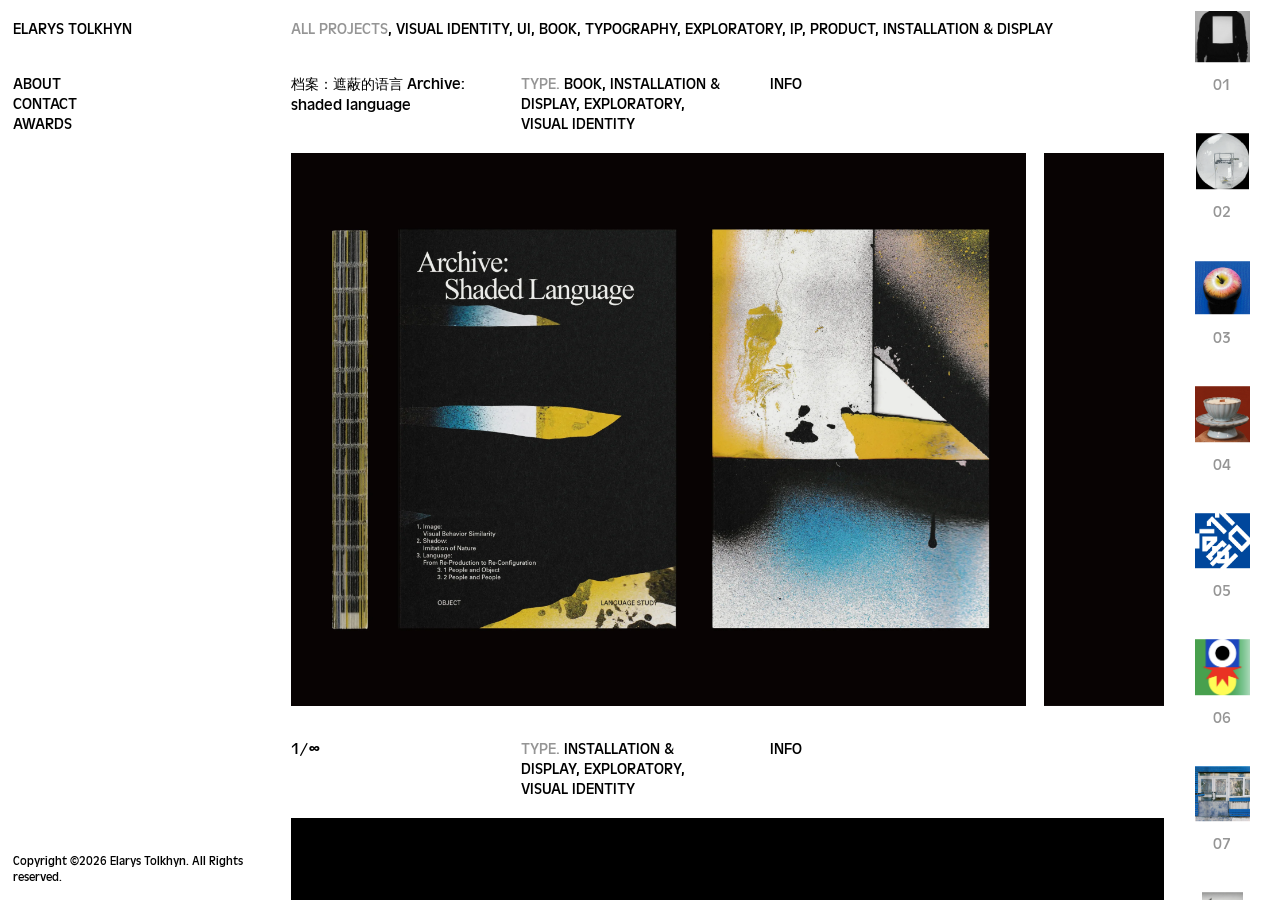
==== commit 1adc1000: "Fix mobile/desktop layout flash" ====
--- a/index.html
+++ b/index.html
@@ -1,12 +1,12 @@
-<!DOCTYPE html><html lang="en" class="h-full antialiased"><head><meta charSet="utf-8"/><meta name="viewport" content="width=device-width, initial-scale=1"/><link rel="preload" as="image" href="sites/studiodpi-work-708a7940/root-8a5edab2/images/p01-1.webp"/><link rel="preload" as="image" href="sites/studiodpi-work-708a7940/root-8a5edab2/images/p01-2.webp"/><link rel="preload" as="image" href="sites/studiodpi-work-708a7940/root-8a5edab2/images/p01-3.webp"/><link rel="preload" as="image" href="sites/studiodpi-work-708a7940/root-8a5edab2/images/p01-4.webp"/><link rel="preload" as="image" href="sites/studiodpi-work-708a7940/root-8a5edab2/images/p01-5.webp"/><link rel="preload" as="image" href="sites/studiodpi-work-708a7940/root-8a5edab2/images/p01-6.webp"/><link rel="preload" as="image" href="sites/studiodpi-work-708a7940/root-8a5edab2/images/p01-7.webp"/><link rel="preload" as="image" href="sites/studiodpi-work-708a7940/root-8a5edab2/images/p01-8.webp"/><link rel="preload" as="image" href="sites/studiodpi-work-708a7940/root-8a5edab2/images/p01-9.webp"/><link rel="preload" as="image" href="sites/studiodpi-work-708a7940/root-8a5edab2/images/p01-10.webp"/><link rel="stylesheet" href="/_next/static/chunks/12w0s60du2hyn.css" data-precedence="next"/><link rel="stylesheet" href="/_next/static/chunks/22r45i7cmhs_4.css" data-precedence="next"/><link rel="preload" as="script" fetchPriority="low" href="/_next/static/chunks/3l04zcqx63h3y.js"/><script src="/_next/static/chunks/41qfcvra0dvw4.js" async=""></script><script src="/_next/static/chunks/27t_qfc-3_lzs.js" async=""></script><script src="/_next/static/chunks/turbopack-204cpt9buc445.js" async=""></script><script src="/_next/static/chunks/3fntmmi971322.js" async=""></script><script src="/_next/static/chunks/400qdy8u509hf.js" async=""></script><link rel="preload" as="image" href="sites/studiodpi-work-708a7940/root-8a5edab2/images/p01-11.webp"/><link rel="preload" as="image" href="sites/studiodpi-work-708a7940/root-8a5edab2/images/p01-12.webp"/><link rel="preload" as="image" href="sites/studiodpi-work-708a7940/root-8a5edab2/images/p01-13.webp"/><link rel="preload" as="image" href="sites/studiodpi-work-708a7940/root-8a5edab2/images/p01-14.webp"/><link rel="preload" as="image" href="sites/studiodpi-work-708a7940/root-8a5edab2/images/p01-15.webp"/><link rel="preload" as="image" href="sites/studiodpi-work-708a7940/root-8a5edab2/images/p01-16.webp"/><link rel="preload" as="image" href="sites/studiodpi-work-708a7940/root-8a5edab2/images/p01-17.webp"/><link rel="preload" as="image" href="sites/studiodpi-work-708a7940/root-8a5edab2/images/p01-18.webp"/><link rel="preload" as="image" href="sites/studiodpi-work-708a7940/root-8a5edab2/images/p01-19.webp"/><link rel="preload" as="image" href="sites/studiodpi-work-708a7940/root-8a5edab2/images/p02-2.webp"/><link rel="preload" as="image" href="sites/studiodpi-work-708a7940/root-8a5edab2/images/p02-3.webp"/><link rel="preload" as="image" href="sites/studiodpi-work-708a7940/root-8a5edab2/images/p02-4.webp"/><link rel="preload" as="image" href="sites/studiodpi-work-708a7940/root-8a5edab2/images/p02-5.webp"/><link rel="preload" as="image" href="sites/studiodpi-work-708a7940/root-8a5edab2/images/p02-6.webp"/><link rel="preload" as="image" href="sites/studiodpi-work-708a7940/root-8a5edab2/images/p02-7.webp"/><link rel="preload" as="image" href="sites/studiodpi-work-708a7940/root-8a5edab2/images/p02-8.webp"/><link rel="preload" as="image" href="sites/studiodpi-work-708a7940/root-8a5edab2/images/p02-9.webp"/><link rel="preload" as="image" href="sites/studiodpi-work-708a7940/root-8a5edab2/images/p02-10.webp"/><link rel="preload" as="image" href="sites/studiodpi-work-708a7940/root-8a5edab2/images/p02-11.webp"/><link rel="preload" as="image" href="sites/studiodpi-work-708a7940/root-8a5edab2/images/p02-12.webp"/><link rel="preload" as="image" href="sites/studiodpi-work-708a7940/root-8a5edab2/images/p02-13.webp"/><link rel="preload" as="image" href="sites/studiodpi-work-708a7940/root-8a5edab2/images/p02-14.webp"/><link rel="preload" as="image" href="sites/studiodpi-work-708a7940/root-8a5edab2/images/p03-1.webp"/><link rel="preload" as="image" href="sites/studiodpi-work-708a7940/root-8a5edab2/images/p03-2.webp"/><link rel="preload" as="image" href="sites/studiodpi-work-708a7940/root-8a5edab2/images/p03-3.webp"/><link rel="preload" as="image" href="sites/studiodpi-work-708a7940/root-8a5edab2/images/p03-4.webp"/><link rel="preload" as="image" href="sites/studiodpi-work-708a7940/root-8a5edab2/images/p03-5.webp"/><link rel="preload" as="image" href="sites/studiodpi-work-708a7940/root-8a5edab2/images/p03-6.webp"/><link rel="preload" as="image" href="sites/studiodpi-work-708a7940/root-8a5edab2/images/p03-7.webp"/><link rel="preload" as="image" href="sites/studiodpi-work-708a7940/root-8a5edab2/images/p03-8.webp"/><link rel="preload" as="image" href="sites/studiodpi-work-708a7940/root-8a5edab2/images/p03-9.webp"/><link rel="preload" as="image" href="sites/studiodpi-work-708a7940/root-8a5edab2/images/p03-10.webp"/><link rel="preload" as="image" href="sites/studiodpi-work-708a7940/root-8a5edab2/images/p03-11.webp"/><link rel="preload" as="image" href="sites/studiodpi-work-708a7940/root-8a5edab2/images/p03-12.webp"/><link rel="preload" as="image" href="sites/studiodpi-work-708a7940/root-8a5edab2/images/p03-13.webp"/><link rel="preload" as="image" href="sites/studiodpi-work-708a7940/root-8a5edab2/images/p03-14.webp"/><link rel="preload" as="image" href="sites/studiodpi-work-708a7940/root-8a5edab2/images/p03-15.webp"/><link rel="preload" as="image" href="sites/studiodpi-work-708a7940/root-8a5edab2/images/p03-16.webp"/><link rel="preload" as="image" href="sites/studiodpi-work-708a7940/root-8a5edab2/images/p03-17.webp"/><link rel="preload" as="image" href="sites/studiodpi-work-708a7940/root-8a5edab2/images/p03-18.webp"/><link rel="preload" as="image" href="sites/studiodpi-work-708a7940/root-8a5edab2/images/p03-19.webp"/><link rel="preload" as="image" href="sites/studiodpi-work-708a7940/root-8a5edab2/images/p03-20.webp"/><link rel="preload" as="image" href="sites/studiodpi-work-708a7940/root-8a5edab2/images/p03-21.webp"/><link rel="preload" as="image" href="sites/studiodpi-work-708a7940/root-8a5edab2/images/p03-22.webp"/><link rel="preload" as="image" href="sites/studiodpi-work-708a7940/root-8a5edab2/images/p03-23.webp"/><link rel="preload" as="image" href="sites/studiodpi-work-708a7940/root-8a5edab2/images/p03-24.webp"/><link rel="preload" as="image" href="sites/studiodpi-work-708a7940/root-8a5edab2/images/p03-25.webp"/><link rel="preload" as="image" href="sites/studiodpi-work-708a7940/root-8a5edab2/images/p03-26.webp"/><link rel="preload" as="image" href="sites/studiodpi-work-708a7940/root-8a5edab2/images/p03-27.webp"/><link rel="preload" as="image" href="sites/studiodpi-work-708a7940/root-8a5edab2/images/p03-28.webp"/><link rel="preload" as="image" href="sites/studiodpi-work-708a7940/root-8a5edab2/images/p04-1.webp"/><link rel="preload" as="image" href="sites/studiodpi-work-708a7940/root-8a5edab2/images/p04-2.webp"/><link rel="preload" as="image" href="sites/studiodpi-work-708a7940/root-8a5edab2/images/p04-3.webp"/><link rel="preload" as="image" href="sites/studiodpi-work-708a7940/root-8a5edab2/images/p04-4.webp"/><link rel="preload" as="image" href="sites/studiodpi-work-708a7940/root-8a5edab2/images/p04-5.webp"/><link rel="preload" as="image" href="sites/studiodpi-work-708a7940/root-8a5edab2/images/p04-6.webp"/><link rel="preload" as="image" href="sites/studiodpi-work-708a7940/root-8a5edab2/images/p04-7.webp"/><link rel="preload" as="image" href="sites/studiodpi-work-708a7940/root-8a5edab2/images/p04-8.webp"/><link rel="preload" as="image" href="sites/studiodpi-work-708a7940/root-8a5edab2/images/p04-9.webp"/><link rel="preload" as="image" href="sites/studiodpi-work-708a7940/root-8a5edab2/images/p05-1.webp"/><link rel="preload" as="image" href="sites/studiodpi-work-708a7940/root-8a5edab2/images/p05-2.webp"/><link rel="preload" as="image" href="sites/studiodpi-work-708a7940/root-8a5edab2/images/p05-3.webp"/><link rel="preload" as="image" href="sites/studiodpi-work-708a7940/root-8a5edab2/images/p05-4.webp"/><link rel="preload" as="image" href="sites/studiodpi-work-708a7940/root-8a5edab2/images/p05-5.webp"/><link rel="preload" as="image" href="sites/studiodpi-work-708a7940/root-8a5edab2/images/p05-6.webp"/><link rel="preload" as="image" href="sites/studiodpi-work-708a7940/root-8a5edab2/images/p05-7.webp"/><link rel="preload" as="image" href="sites/studiodpi-work-708a7940/root-8a5edab2/images/p05-8.webp"/><link rel="preload" as="image" href="sites/studiodpi-work-708a7940/root-8a5edab2/images/p05-9.webp"/><link rel="preload" as="image" href="sites/studiodpi-work-708a7940/root-8a5edab2/images/p05-10.webp"/><link rel="preload" as="image" href="sites/studiodpi-work-708a7940/root-8a5edab2/images/p05-11.webp"/><link rel="preload" as="image" href="sites/studiodpi-work-708a7940/root-8a5edab2/images/p05-12.webp"/><link rel="preload" as="image" href="sites/studiodpi-work-708a7940/root-8a5edab2/images/p05-13.webp"/><link rel="preload" as="image" href="sites/studiodpi-work-708a7940/root-8a5edab2/images/p05-14.webp"/><link rel="preload" as="image" href="sites/studiodpi-work-708a7940/root-8a5edab2/images/p05-15.webp"/><link rel="preload" as="image" href="sites/studiodpi-work-708a7940/root-8a5edab2/images/p05-16.webp"/><link rel="preload" as="image" href="sites/studiodpi-work-708a7940/root-8a5edab2/images/p05-17.webp"/><link rel="preload" as="image" href="sites/studiodpi-work-708a7940/root-8a5edab2/images/p05-18.webp"/><link rel="preload" as="image" href="sites/studiodpi-work-708a7940/root-8a5edab2/images/p05-19.webp"/><link rel="preload" as="image" href="sites/studiodpi-work-708a7940/root-8a5edab2/images/p05-20.webp"/><link rel="preload" as="image" href="sites/studiodpi-work-708a7940/root-8a5edab2/images/p05-21.webp"/><link rel="preload" as="image" href="sites/studiodpi-work-708a7940/root-8a5edab2/images/p05-22.webp"/><link rel="preload" as="image" href="sites/studiodpi-work-708a7940/root-8a5edab2/images/p05-23.webp"/><link rel="preload" as="image" href="sites/studiodpi-work-708a7940/root-8a5edab2/images/p05-24.webp"/><link rel="preload" as="image" href="sites/studiodpi-work-708a7940/root-8a5edab2/images/p06-1.webp"/><link rel="preload" as="image" href="sites/studiodpi-work-708a7940/root-8a5edab2/images/p06-2.webp"/><link rel="preload" as="image" href="sites/studiodpi-work-708a7940/root-8a5edab2/images/p06-3.webp"/><link rel="preload" as="image" href="sites/studiodpi-work-708a7940/root-8a5edab2/images/p06-4.webp"/><link rel="preload" as="image" href="sites/studiodpi-work-708a7940/root-8a5edab2/images/p06-5.webp"/><link rel="preload" as="image" href="sites/studiodpi-work-708a7940/root-8a5edab2/images/p06-6.webp"/><link rel="preload" as="image" href="sites/studiodpi-work-708a7940/root-8a5edab2/images/p06-7.webp"/><link rel="preload" as="image" href="sites/studiodpi-work-708a7940/root-8a5edab2/images/p06-8.webp"/><link rel="preload" as="image" href="sites/studiodpi-work-708a7940/root-8a5edab2/images/p07-1.webp"/><link rel="preload" as="image" href="sites/studiodpi-work-708a7940/root-8a5edab2/images/p07-2.webp"/><link rel="preload" as="image" href="sites/studiodpi-work-708a7940/root-8a5edab2/images/p07-3.webp"/><link rel="preload" as="image" href="sites/studiodpi-work-708a7940/root-8a5edab2/images/p07-4.webp"/><link rel="preload" as="image" href="sites/studiodpi-work-708a7940/root-8a5edab2/images/p07-5.webp"/><link rel="preload" as="image" href="sites/studiodpi-work-708a7940/root-8a5edab2/images/p07-6.webp"/><link rel="preload" as="image" href="sites/studiodpi-work-708a7940/root-8a5edab2/images/p07-7.webp"/><link rel="preload" as="image" href="sites/studiodpi-work-708a7940/root-8a5edab2/images/p07-8.webp"/><link rel="preload" as="image" href="sites/studiodpi-work-708a7940/root-8a5edab2/images/p07-9.webp"/><link rel="preload" as="image" href="sites/studiodpi-work-708a7940/root-8a5edab2/images/p07-10.webp"/><link rel="preload" as="image" href="sites/studiodpi-work-708a7940/root-8a5edab2/images/p07-11.webp"/><link rel="preload" as="image" href="sites/studiodpi-work-708a7940/root-8a5edab2/images/p07-12.webp"/><link rel="preload" as="image" href="sites/studiodpi-work-708a7940/root-8a5edab2/images/p08-1.webp"/><link rel="preload" as="image" href="sites/studiodpi-work-708a7940/root-8a5edab2/images/p08-2.webp"/><link rel="preload" as="image" href="sites/studiodpi-work-708a7940/root-8a5edab2/images/p08-3.webp"/><link rel="preload" as="image" href="sites/studiodpi-work-708a7940/root-8a5edab2/images/p08-4.webp"/><link rel="preload" as="image" href="sites/studiodpi-work-708a7940/root-8a5edab2/images/p08-5.webp"/><link rel="preload" as="image" href="sites/studiodpi-work-708a7940/root-8a5edab2/images/p08-6.webp"/><link rel="preload" as="image" href="sites/studiodpi-work-708a7940/root-8a5edab2/images/p08-7.webp"/><link rel="preload" as="image" href="sites/studiodpi-work-708a7940/root-8a5edab2/images/p08-8.webp"/><link rel="preload" as="image" href="sites/studiodpi-work-708a7940/root-8a5edab2/images/p08-9.webp"/><link rel="preload" as="image" href="sites/studiodpi-work-708a7940/root-8a5edab2/images/p08-10.webp"/><link rel="preload" as="image" href="sites/studiodpi-work-708a7940/root-8a5edab2/images/p09-1.webp"/><link rel="preload" as="image" href="sites/studiodpi-work-708a7940/root-8a5edab2/images/p09-2.webp"/><link rel="preload" as="image" href="sites/studiodpi-work-708a7940/root-8a5edab2/images/p09-3.webp"/><link rel="preload" as="image" href="sites/studiodpi-work-708a7940/root-8a5edab2/images/p09-4.webp"/><link rel="preload" as="image" href="sites/studiodpi-work-708a7940/root-8a5edab2/images/p09-5.webp"/><link rel="preload" as="image" href="sites/studiodpi-work-708a7940/root-8a5edab2/images/p09-6.webp"/><link rel="preload" as="image" href="sites/studiodpi-work-708a7940/root-8a5edab2/images/p09-7.webp"/><link rel="preload" as="image" href="sites/studiodpi-work-708a7940/root-8a5edab2/images/p09-8.webp"/><link rel="preload" as="image" href="sites/studiodpi-work-708a7940/root-8a5edab2/images/p10-1.webp"/><link rel="preload" as="image" href="sites/studiodpi-work-708a7940/root-8a5edab2/images/p10-2.webp"/><link rel="preload" as="image" href="sites/studiodpi-work-708a7940/root-8a5edab2/images/p10-3.webp"/><link rel="preload" as="image" href="sites/studiodpi-work-708a7940/root-8a5edab2/images/p10-4.webp"/><link rel="preload" as="image" href="sites/studiodpi-work-708a7940/root-8a5edab2/images/p10-5.webp"/><link rel="preload" as="image" href="sites/studiodpi-work-708a7940/root-8a5edab2/images/p10-6.webp"/><link rel="preload" as="image" href="sites/studiodpi-work-708a7940/root-8a5edab2/images/p10-7.webp"/><link rel="preload" as="image" href="sites/studiodpi-work-708a7940/root-8a5edab2/images/p10-8.webp"/><link rel="preload" as="image" href="sites/studiodpi-work-708a7940/root-8a5edab2/images/p11-1.webp"/><link rel="preload" as="image" href="sites/studiodpi-work-708a7940/root-8a5edab2/images/p11-2.webp"/><link rel="preload" as="image" href="sites/studiodpi-work-708a7940/root-8a5edab2/images/p11-3.webp"/><link rel="preload" as="image" href="sites/studiodpi-work-708a7940/root-8a5edab2/images/p11-4.webp"/><link rel="preload" as="image" href="sites/studiodpi-work-708a7940/root-8a5edab2/images/p11-5.webp"/><link rel="preload" as="image" href="sites/studiodpi-work-708a7940/root-8a5edab2/images/p11-6.webp"/><link rel="preload" as="image" href="sites/studiodpi-work-708a7940/root-8a5edab2/images/p12-1.webp"/><link rel="preload" as="image" href="sites/studiodpi-work-708a7940/root-8a5edab2/images/p12-2.webp"/><link rel="preload" as="image" href="sites/studiodpi-work-708a7940/root-8a5edab2/images/p12-3.webp"/><link rel="preload" as="image" href="sites/studiodpi-work-708a7940/root-8a5edab2/images/p12-4.webp"/><link rel="preload" as="image" href="sites/studiodpi-work-708a7940/root-8a5edab2/images/p12-5.webp"/><link rel="preload" as="image" href="sites/studiodpi-work-708a7940/root-8a5edab2/images/p12-6.webp"/><link rel="preload" as="image" href="sites/studiodpi-work-708a7940/root-8a5edab2/images/p12-7.webp"/><link rel="preload" as="image" href="sites/studiodpi-work-708a7940/root-8a5edab2/images/p12-8.webp"/><link rel="preload" as="image" href="sites/studiodpi-work-708a7940/root-8a5edab2/images/p12-9.webp"/><link rel="preload" as="image" href="sites/studiodpi-work-708a7940/root-8a5edab2/images/p12-10.webp"/><link rel="preload" as="image" href="sites/studiodpi-work-708a7940/root-8a5edab2/images/p13-1.webp"/><link rel="preload" as="image" href="sites/studiodpi-work-708a7940/root-8a5edab2/images/p13-2.webp"/><link rel="preload" as="image" href="sites/studiodpi-work-708a7940/root-8a5edab2/images/p13-3.webp"/><link rel="preload" as="image" href="sites/studiodpi-work-708a7940/root-8a5edab2/images/p13-4.webp"/><link rel="preload" as="image" href="sites/studiodpi-work-708a7940/root-8a5edab2/images/p14-1.webp"/><link rel="preload" as="image" href="sites/studiodpi-work-708a7940/root-8a5edab2/images/p15-1.webp"/><link rel="preload" as="image" href="sites/studiodpi-work-708a7940/root-8a5edab2/images/p15-2.webp"/><link rel="preload" as="image" href="sites/studiodpi-work-708a7940/root-8a5edab2/images/p15-3.webp"/><link rel="preload" as="image" href="sites/studiodpi-work-708a7940/root-8a5edab2/images/p16-1.webp"/><link rel="preload" as="image" href="sites/studiodpi-work-708a7940/root-8a5edab2/images/p16-2.webp"/><link rel="preload" as="image" href="sites/studiodpi-work-708a7940/root-8a5edab2/images/p16-3.webp"/><link rel="preload" as="image" href="sites/studiodpi-work-708a7940/root-8a5edab2/images/p16-4.webp"/><link rel="preload" as="image" href="sites/studiodpi-work-708a7940/root-8a5edab2/images/p16-5.webp"/><link rel="preload" as="image" href="sites/studiodpi-work-708a7940/root-8a5edab2/images/p16-6.webp"/><link rel="preload" as="image" href="sites/studiodpi-work-708a7940/root-8a5edab2/images/p16-7.webp"/><link rel="preload" as="image" href="sites/studiodpi-work-708a7940/root-8a5edab2/images/p16-8.webp"/><link rel="preload" as="image" href="sites/studiodpi-work-708a7940/root-8a5edab2/images/p16-9.webp"/><link rel="preload" as="image" href="sites/studiodpi-work-708a7940/root-8a5edab2/images/p16-10.webp"/><link rel="preload" as="image" href="sites/studiodpi-work-708a7940/root-8a5edab2/images/p17-1.webp"/><link rel="preload" as="image" href="sites/studiodpi-work-708a7940/root-8a5edab2/images/p17-2.webp"/><link rel="preload" as="image" href="sites/studiodpi-work-708a7940/root-8a5edab2/images/p17-3.webp"/><link rel="preload" as="image" href="sites/studiodpi-work-708a7940/root-8a5edab2/images/p17-4.webp"/><link rel="preload" as="image" href="sites/studiodpi-work-708a7940/root-8a5edab2/images/p17-5.webp"/><link rel="preload" as="image" href="sites/studiodpi-work-708a7940/root-8a5edab2/images/p17-6.webp"/><link rel="preload" as="image" href="sites/studiodpi-work-708a7940/root-8a5edab2/images/p17-7.webp"/><link rel="preload" as="image" href="sites/studiodpi-work-708a7940/root-8a5edab2/images/p17-8.webp"/><link rel="preload" as="image" href="sites/studiodpi-work-708a7940/root-8a5edab2/images/p17-9.webp"/><link rel="preload" as="image" href="sites/studiodpi-work-708a7940/root-8a5edab2/images/p17-10.webp"/><link rel="preload" as="image" href="sites/studiodpi-work-708a7940/root-8a5edab2/images/p18-1.webp"/><link rel="preload" as="image" href="sites/studiodpi-work-708a7940/root-8a5edab2/images/p18-2.webp"/><link rel="preload" as="image" href="sites/studiodpi-work-708a7940/root-8a5edab2/images/p18-3.webp"/><link rel="preload" as="image" href="sites/studiodpi-work-708a7940/root-8a5edab2/images/p18-4.webp"/><link rel="preload" as="image" href="sites/studiodpi-work-708a7940/root-8a5edab2/images/p19-1.webp"/><link rel="preload" as="image" href="sites/studiodpi-work-708a7940/root-8a5edab2/images/p19-2.webp"/><link rel="preload" as="image" href="sites/studiodpi-work-708a7940/root-8a5edab2/images/p19-3.webp"/><link rel="preload" as="image" href="sites/studiodpi-work-708a7940/root-8a5edab2/images/p19-4.webp"/><link rel="preload" as="image" href="sites/studiodpi-work-708a7940/root-8a5edab2/images/p19-5.webp"/><link rel="preload" as="image" href="sites/studiodpi-work-708a7940/root-8a5edab2/images/p19-6.webp"/><link rel="preload" as="image" href="sites/studiodpi-work-708a7940/root-8a5edab2/images/p19-7.webp"/><link rel="preload" as="image" href="sites/studiodpi-work-708a7940/root-8a5edab2/images/p20-1.webp"/><link rel="preload" as="image" href="sites/studiodpi-work-708a7940/root-8a5edab2/images/p20-2.webp"/><link rel="preload" as="image" href="sites/studiodpi-work-708a7940/root-8a5edab2/images/p21-1.webp"/><link rel="preload" as="image" href="sites/studiodpi-work-708a7940/root-8a5edab2/images/p21-2.webp"/><link rel="preload" as="image" href="sites/studiodpi-work-708a7940/root-8a5edab2/images/p21-3.webp"/><link rel="preload" as="image" href="sites/studiodpi-work-708a7940/root-8a5edab2/images/p21-4.webp"/><link rel="preload" as="image" href="sites/studiodpi-work-708a7940/root-8a5edab2/images/p21-5.webp"/><link rel="preload" as="image" href="sites/studiodpi-work-708a7940/root-8a5edab2/images/p21-6.webp"/><link rel="preload" as="image" href="sites/studiodpi-work-708a7940/root-8a5edab2/images/p21-7.webp"/><link rel="preload" as="image" href="sites/studiodpi-work-708a7940/root-8a5edab2/images/p21-8.webp"/><link rel="preload" as="image" href="sites/studiodpi-work-708a7940/root-8a5edab2/images/p21-9.webp"/><link rel="preload" as="image" href="sites/studiodpi-work-708a7940/root-8a5edab2/images/p21-10.webp"/><link rel="preload" as="image" href="sites/studiodpi-work-708a7940/root-8a5edab2/images/p22-1.webp"/><link rel="preload" as="image" href="sites/studiodpi-work-708a7940/root-8a5edab2/images/p22-2.webp"/><link rel="preload" as="image" href="sites/studiodpi-work-708a7940/root-8a5edab2/images/p22-3.webp"/><link rel="preload" as="image" href="sites/studiodpi-work-708a7940/root-8a5edab2/images/p22-4.webp"/><link rel="preload" as="image" href="sites/studiodpi-work-708a7940/root-8a5edab2/images/p22-5.webp"/><link rel="preload" as="image" href="sites/studiodpi-work-708a7940/root-8a5edab2/images/p22-6.webp"/><link rel="preload" as="image" href="sites/studiodpi-work-708a7940/root-8a5edab2/images/p22-7.webp"/><link rel="preload" as="image" href="sites/studiodpi-work-708a7940/root-8a5edab2/images/p22-8.webp"/><link rel="preload" as="image" href="sites/studiodpi-work-708a7940/root-8a5edab2/images/p22-9.webp"/><link rel="preload" as="image" href="sites/studiodpi-work-708a7940/root-8a5edab2/images/p22-10.webp"/><link rel="preload" as="image" href="sites/studiodpi-work-708a7940/root-8a5edab2/images/p22-11.webp"/><link rel="preload" as="image" href="sites/studiodpi-work-708a7940/root-8a5edab2/images/p22-12.webp"/><link rel="preload" as="image" href="sites/studiodpi-work-708a7940/root-8a5edab2/images/p22-13.webp"/><link rel="preload" as="image" href="sites/studiodpi-work-708a7940/root-8a5edab2/images/p23-1.webp"/><link rel="preload" as="image" href="sites/studiodpi-work-708a7940/root-8a5edab2/images/p23-2.webp"/><link rel="preload" as="image" href="sites/studiodpi-work-708a7940/root-8a5edab2/images/p23-3.webp"/><link rel="preload" as="image" href="sites/studiodpi-work-708a7940/root-8a5edab2/images/p23-4.webp"/><link rel="preload" as="image" href="sites/studiodpi-work-708a7940/root-8a5edab2/images/p23-5.webp"/><link rel="preload" as="image" href="sites/studiodpi-work-708a7940/root-8a5edab2/images/p23-6.webp"/><link rel="preload" as="image" href="sites/studiodpi-work-708a7940/root-8a5edab2/images/p23-7.webp"/><link rel="preload" as="image" href="sites/studiodpi-work-708a7940/root-8a5edab2/images/p23-8.webp"/><link rel="preload" as="image" href="sites/studiodpi-work-708a7940/root-8a5edab2/images/p23-9.webp"/><link rel="preload" as="image" href="sites/studiodpi-work-708a7940/root-8a5edab2/images/p23-10.webp"/><link rel="preload" as="image" href="sites/studiodpi-work-708a7940/root-8a5edab2/images/p23-11.webp"/><link rel="preload" as="image" href="sites/studiodpi-work-708a7940/root-8a5edab2/images/p23-12.webp"/><link rel="preload" as="image" href="sites/studiodpi-work-708a7940/root-8a5edab2/images/p23-13.webp"/><link rel="preload" as="image" href="sites/studiodpi-work-708a7940/root-8a5edab2/images/p23-14.webp"/><link rel="preload" as="image" href="sites/studiodpi-work-708a7940/root-8a5edab2/images/p23-15.webp"/><link rel="preload" as="image" href="sites/studiodpi-work-708a7940/root-8a5edab2/images/p23-16.webp"/><link rel="preload" as="image" href="sites/studiodpi-work-708a7940/root-8a5edab2/images/p23-17.webp"/><link rel="preload" as="image" href="sites/studiodpi-work-708a7940/root-8a5edab2/images/p23-18.webp"/><link rel="preload" as="image" href="sites/studiodpi-work-708a7940/root-8a5edab2/images/p23-19.webp"/><link rel="preload" as="image" href="sites/studiodpi-work-708a7940/root-8a5edab2/images/p23-20.webp"/><link rel="preload" as="image" href="sites/studiodpi-work-708a7940/root-8a5edab2/images/p23-21.webp"/><link rel="preload" as="image" href="sites/studiodpi-work-708a7940/root-8a5edab2/images/p23-22.webp"/><link rel="preload" as="image" href="sites/studiodpi-work-708a7940/root-8a5edab2/images/p23-23.webp"/><link rel="preload" as="image" href="sites/studiodpi-work-708a7940/root-8a5edab2/images/p23-24.webp"/><link rel="preload" as="image" href="sites/studiodpi-work-708a7940/root-8a5edab2/images/p23-25.webp"/><link rel="preload" as="image" href="sites/studiodpi-work-708a7940/root-8a5edab2/images/p23-26.webp"/><link rel="preload" as="image" href="sites/studiodpi-work-708a7940/root-8a5edab2/images/p24-1.webp"/><link rel="preload" as="image" href="sites/studiodpi-work-708a7940/root-8a5edab2/images/p24-2.webp"/><link rel="preload" as="image" href="sites/studiodpi-work-708a7940/root-8a5edab2/images/p24-3.webp"/><link rel="preload" as="image" href="sites/studiodpi-work-708a7940/root-8a5edab2/images/p24-4.webp"/><link rel="preload" as="image" href="sites/studiodpi-work-708a7940/root-8a5edab2/images/p24-5.webp"/><link rel="preload" as="image" href="sites/studiodpi-work-708a7940/root-8a5edab2/images/p24-6.webp"/><link rel="preload" as="image" href="sites/studiodpi-work-708a7940/root-8a5edab2/images/p24-7.webp"/><link rel="preload" as="image" href="sites/studiodpi-work-708a7940/root-8a5edab2/images/p25-1.webp"/><link rel="preload" as="image" href="sites/studiodpi-work-708a7940/root-8a5edab2/images/p25-2.webp"/><link rel="preload" as="image" href="sites/studiodpi-work-708a7940/root-8a5edab2/images/p25-3.webp"/><link rel="preload" as="image" href="sites/studiodpi-work-708a7940/root-8a5edab2/images/p25-4.webp"/><link rel="preload" as="image" href="sites/studiodpi-work-708a7940/root-8a5edab2/images/p26-1.webp"/><link rel="preload" as="image" href="sites/studiodpi-work-708a7940/root-8a5edab2/images/p26-2.webp"/><link rel="preload" as="image" href="sites/studiodpi-work-708a7940/root-8a5edab2/images/p26-3.webp"/><link rel="preload" as="image" href="sites/studiodpi-work-708a7940/root-8a5edab2/images/p01-cover.webp"/><link rel="preload" as="image" href="sites/studiodpi-work-708a7940/root-8a5edab2/images/p02-cover.webp"/><link rel="preload" as="image" href="sites/studiodpi-work-708a7940/root-8a5edab2/images/p03-cover.webp"/><link rel="preload" as="image" href="sites/studiodpi-work-708a7940/root-8a5edab2/images/p04-cover.webp"/><link rel="preload" as="image" href="sites/studiodpi-work-708a7940/root-8a5edab2/images/p05-cover.webp"/><link rel="preload" as="image" href="sites/studiodpi-work-708a7940/root-8a5edab2/images/p06-cover.webp"/><link rel="preload" as="image" href="sites/studiodpi-work-708a7940/root-8a5edab2/images/p07-cover.webp"/><link rel="preload" as="image" href="sites/studiodpi-work-708a7940/root-8a5edab2/images/p08-cover.webp"/><link rel="preload" as="image" href="sites/studiodpi-work-708a7940/root-8a5edab2/images/p09-cover.webp"/><link rel="preload" as="image" href="sites/studiodpi-work-708a7940/root-8a5edab2/images/p10-cover.webp"/><link rel="preload" as="image" href="sites/studiodpi-work-708a7940/root-8a5edab2/images/p11-cover.webp"/><link rel="preload" as="image" href="sites/studiodpi-work-708a7940/root-8a5edab2/images/p12-cover.webp"/><link rel="preload" as="image" href="sites/studiodpi-work-708a7940/root-8a5edab2/images/p13-cover.webp"/><link rel="preload" as="image" href="sites/studiodpi-work-708a7940/root-8a5edab2/images/p14-cover.webp"/><link rel="preload" as="image" href="sites/studiodpi-work-708a7940/root-8a5edab2/images/p15-cover.webp"/><link rel="preload" as="image" href="sites/studiodpi-work-708a7940/root-8a5edab2/images/p16-cover.webp"/><link rel="preload" as="image" href="sites/studiodpi-work-708a7940/root-8a5edab2/images/p17-cover.webp"/><link rel="preload" as="image" href="sites/studiodpi-work-708a7940/root-8a5edab2/images/p18-cover.webp"/><link rel="preload" as="image" href="sites/studiodpi-work-708a7940/root-8a5edab2/images/p19-cover.webp"/><link rel="preload" as="image" href="sites/studiodpi-work-708a7940/root-8a5edab2/images/p20-cover.webp"/><link rel="preload" as="image" href="sites/studiodpi-work-708a7940/root-8a5edab2/images/p21-cover.webp"/><link rel="preload" as="image" href="sites/studiodpi-work-708a7940/root-8a5edab2/images/p22-cover.webp"/><link rel="preload" as="image" href="sites/studiodpi-work-708a7940/root-8a5edab2/images/p23-cover.webp"/><link rel="preload" as="image" href="sites/studiodpi-work-708a7940/root-8a5edab2/images/p24-cover.webp"/><link rel="preload" as="image" href="sites/studiodpi-work-708a7940/root-8a5edab2/images/p25-cover.webp"/><link rel="preload" as="image" href="sites/studiodpi-work-708a7940/root-8a5edab2/images/p26-cover.webp"/><title>Elarys Tolkhyn</title><meta name="description" content="Elarys Tolkhyn — cross-media designer: UI/UX, book design, branding, and motion design."/><link rel="icon" href="/favicon.ico?favicon.2qs7753_qty8h.ico" sizes="32x32" type="image/x-icon"/><link rel="icon" href="/icon.png?icon.14ie00vih421c.png" sizes="256x256" type="image/png"/><script src="/_next/static/chunks/0cz1d0mv5g_q7.js" noModule=""></script></head><body class="h-full"><div hidden=""><!--$--><!--/$--></div><style>
-        @font-face {
-          font-family: "AntiqueOli-Lig";
-          src: url("sites/studiodpi-work-708a7940/root-8a5edab2/fonts/AntiqueOli-Lig.woff2") format("woff2");
-          font-display: swap;
-        }
-        @font-face {
-          font-family: "AntiqueOli-Reg";
-          src: url("sites/studiodpi-work-708a7940/root-8a5edab2/fonts/AntiqueOli-Reg.woff2") format("woff2");
-          font-display: swap;
-        }
-      </style><main class="relative w-full"><div class="flex h-screen w-full flex-nowrap items-start justify-between px-[1.0416667vw]"><div class="flex h-screen w-[240px] flex-none flex-col text-black"><div class="mb-[17px] w-full flex-none flex-col text-base font-normal"><div class="flex h-14 w-full cursor-pointer flex-col items-start justify-center leading-5"><span>ELARYS TOLKHYN</span></div></div><div class="dpi-scrollbar-hidden relative w-full flex-1 overflow-y-auto text-base leading-5 [scroll-behavior:smooth]"><p class="mb-0 cursor-pointer">ABOUT</p><div class="overflow-hidden [transition:all_0.8s_cubic-bezier(0.075,0.82,0.165,1)] h-0"><div class="pt-[22px] text-left break-words [&amp;_p]:mt-[22px] [&amp;_p]:first:mt-0 [&amp;_p:first-of-type_strong]:text-[14px] [&amp;_p:first-of-type_strong]:font-semibold [&amp;_.dpi-en-inline]:font-normal"><p><strong>央美视觉传达本硕，跨媒介设计师：<span class="dpi-en-inline">UI/UX</span>、书籍、品牌、动态设计，熟练掌握<span class="dpi-en-inline">AIGC</span>工具，具备网页设计与前后端开发能力，可在<span class="dpi-en-inline">AI</span>辅助下独立完成项目，能够独立完成从视觉到数字产品的全链路落地。</strong></p><p>CAFA graduate (BFA &amp; MFA) in Visual Communication and a cross-media designer specializing in UI/UX, book design, branding, and motion design. Proficient in AIGC tools and skilled in web design and full-stack development; capable of independently executing projects with AI assistance and managing the entire lifecycle from visual concept to digital product implementation.</p></div></div><div><p class="mb-0 cursor-pointer">CONTACT</p><div class="overflow-hidden [transition:all_0.8s_cubic-bezier(0.075,0.82,0.165,1)] h-0"><div class="mb-[22px] pt-[22px] text-left break-words [&amp;_p_a]:no-underline"><p>Email：1970853140@qq.com</p><p>Address: No. 8, Huajiadi South Street, Beijing</p></div></div></div><div><p class="mb-0 cursor-pointer">AWARDS</p><div class="overflow-hidden [transition:all_0.8s_cubic-bezier(0.075,0.82,0.165,1)] h-0"><div class="mb-[22px] pt-[22px]"><div class="flex items-start justify-start"><span class="min-w-[4.1666667vw] flex-none pr-[0.5208333vw] break-words max-md:min-w-[52px] max-md:pr-2">2019</span><span class="flex-1">First Prize, Annual Outstanding Student Work Award, School of Design, Central Academy of Fine Arts (CAFA)</span></div><div class="flex items-start justify-start"><span class="min-w-[4.1666667vw] flex-none pr-[0.5208333vw] break-words max-md:min-w-[52px] max-md:pr-2">2021</span><span class="flex-1">First Prize, Annual Outstanding Student Work Award, School of Design, CAFA</span></div><div class="flex items-start justify-start"><span class="min-w-[4.1666667vw] flex-none pr-[0.5208333vw] break-words max-md:min-w-[52px] max-md:pr-2">2021</span><span class="flex-1">First-Class Outstanding Student Scholarship, School of Design, CAFA</span></div><div class="flex items-start justify-start"><span class="min-w-[4.1666667vw] flex-none pr-[0.5208333vw] break-words max-md:min-w-[52px] max-md:pr-2">2022</span><span class="flex-1">Second-Class Outstanding Student Scholarship, School of Design, CAFA</span></div><div class="flex items-start justify-start"><span class="min-w-[4.1666667vw] flex-none pr-[0.5208333vw] break-words max-md:min-w-[52px] max-md:pr-2">2022</span><span class="flex-1">Shortlist Award (Logo Category), Hiiibrands International Graphic Design Awards</span></div><div class="flex items-start justify-start"><span class="min-w-[4.1666667vw] flex-none pr-[0.5208333vw] break-words max-md:min-w-[52px] max-md:pr-2">2023</span><span class="flex-1">Graduation Project selected for the 360 ​​Annual Graduation Design Awards (Top 100)</span></div><div class="flex items-start justify-start"><span class="min-w-[4.1666667vw] flex-none pr-[0.5208333vw] break-words max-md:min-w-[52px] max-md:pr-2">2023</span><span class="flex-1">Group Graduation Project selected for the 360 ​​Annual Graduation Design Awards (Top 100)</span></div><div class="flex items-start justify-start"><span class="min-w-[4.1666667vw] flex-none pr-[0.5208333vw] break-words max-md:min-w-[52px] max-md:pr-2">2023</span><span class="flex-1">Graduation Project selected for the New One Awards (Annual Graduation Design Award)</span></div><div class="flex items-start justify-start"><span class="min-w-[4.1666667vw] flex-none pr-[0.5208333vw] break-words max-md:min-w-[52px] max-md:pr-2">2023</span><span class="flex-1">The 24th Platinum Originality International University Student Graphic Design Competition – Shortlist Award</span></div><div class="flex items-start justify-start"><span class="min-w-[4.1666667vw] flex-none pr-[0.5208333vw] break-words max-md:min-w-[52px] max-md:pr-2">2023</span><span class="flex-1">Poster design work selected for the 1st International "Love" Poster Biennial</span></div><div class="flex items-start justify-start"><span class="min-w-[4.1666667vw] flex-none pr-[0.5208333vw] break-words max-md:min-w-[52px] max-md:pr-2">2023</span><span class="flex-1">Excellence Award, 10th National Art Book Design Exhibition</span></div></div></div></div></div><div class="flex h-[62px] w-full flex-none items-center bg-white leading-5 text-black"><span class="text-xs">Copyright ©️2026 Elarys Tolkhyn. All Rights reserved.</span></div></div><div class="ml-auto flex h-screen w-[68.2291667vw] flex-none flex-col p-0 text-black"><div class="mb-[17px] flex h-14 w-full flex-none items-center bg-white"><div class="flex min-w-0 flex-1 items-center pr-4"><div class="dpi-scrollbar-hidden w-full overflow-x-auto text-base leading-14 whitespace-nowrap [scroll-behavior:smooth]"><span class="cursor-pointer text-[#959595]">ALL PROJECTS</span><span>, </span><span class="cursor-pointer text-black">VISUAL IDENTITY</span><span>, </span><span class="cursor-pointer text-black">UI</span><span>, </span><span class="cursor-pointer text-black">BOOK</span><span>, </span><span class="cursor-pointer text-black">TYPOGRAPHY</span><span>, </span><span class="cursor-pointer text-black">EXPLORATORY</span><span>, </span><span class="cursor-pointer text-black">IP</span><span>, </span><span class="cursor-pointer text-black">PRODUCT</span><span>, </span><span class="cursor-pointer text-black">INSTALLATION &amp; DISPLAY</span></div></div></div><div class="dpi-scrollbar-hidden relative w-full flex-1 overflow-y-auto pb-5 [scroll-behavior:smooth]"><div class="mb-8 w-full" id="right-item-1"><div class="flex items-start justify-start text-left text-base leading-5 [transition:all_0.8s_cubic-bezier(0.075,0.82,0.165,1)]"><div class="mr-5 w-[24%] flex-none"><span><span class="dpi-cn-inline">档案：遮蔽的语言</span> Archive: shaded language</span></div><div class="mr-10 w-[24%] flex-none cursor-pointer"><span class="text-[#959595]">TYPE.</span><span class="dpi-html-text dpi-html-text-left-space">BOOK, INSTALLATION &amp; DISPLAY, EXPLORATORY, VISUAL IDENTITY</span></div><div class="w-[52%] cursor-pointer">INFO</div></div><div class="flex items-start justify-start overflow-hidden text-left text-base leading-5 [transition:all_0.8s_cubic-bezier(0.075,0.82,0.165,1)] h-0"><div class="mr-5 w-[24%] flex-none pt-2.5"><div><span class="text-[#959595]">Year.</span><span class="dpi-html-text dpi-html-text-left-space">2023</span></div></div><div class="mr-10 w-[24%] flex-none cursor-pointer pt-2.5"><div><span class="text-[#959595]">TD.D</span><span class="dpi-html-text dpi-html-text-left-space"><p>Elarys·Tolkhyn</p></span></div><div><span class="text-[#959595]">PT</span><span class="dpi-html-text dpi-html-text-left-space"><p>Elarys·Tolkhyn</p></span></div></div><div class="w-[52%] cursor-pointer break-words pt-2.5 [&amp;_.dpi-cn]:mb-5 [&amp;_.dpi-cn]:text-[14px] [&amp;_.dpi-cn]:font-semibold [&amp;_.dpi-en-inline]:font-normal"><div class="dpi-cn"><p>如果我们把树与周边事物产生的联系视作一种标记，那么相片的矩形边框就充当了一种机械的编排机制，而树与物作为标记进入相框的方式则成为了一种全新的未知的语言，一种在高度商业化、机能化的人工自然背景下的人为的环境语言，一种利用树与物视觉行为关系的逻辑、语言、和意义创造出的独特的戏剧。<br/>语言并不像呼吸是我们与生俱来的本领，而是我们后天学习来的，像婴儿咿呀学语一样，模仿是一切语言学习的开始。树上张贴的宣传单、倚靠着树的单车、树梢上的垃圾......我通过模仿树与周边物象的关系得到最基本的单词，再利用特定“语法”将这些单词进行重构得出不同的可能性。<br/>如果将所看到的树周边的“视觉行为”加以理解，我们就能将其转译成为人与人的行为关系。再经过裁切解构过的人体已然分辨不出是什么部位或正在进行什么活动，流动在相框中的只剩下缺失的、被遮蔽的黑与白。</p></div><div class="dpi-en"><p>If we view the connections a tree forms with its surroundings as a form of signage, then the rectangular frame of the photograph acts as a mechanical organizing mechanism. The way the tree and these objects enter the frame as signs gives rise to a novel, uncharted language—an artificial environmental language existing against a backdrop of highly commercialized, functionalized &quot;man-made nature.&quot; It is a unique drama created through the logic, language, and meaning inherent in the visual interplay between the tree and the objects around it.<br/>Language is not an innate ability like breathing; it is something we acquire. Much like an infant’s babbling, imitation marks the beginning of all language learning. Flyers plastered on a trunk, a bicycle leaning against the bark, litter caught in the upper branches—by imitating the relationships between the tree and the surrounding imagery, I gather &quot;basic words,&quot; which I then reconstruct using a specific &quot;grammar&quot; to generate a range of possibilities.<br/>If we interpret the &quot;visual behaviors&quot; observed around the tree, we can translate them into the dynamics of human interaction. Yet, once the human form has been cropped and deconstructed, it becomes impossible to distinguish specific body parts or actions; all that remains flowing within the frame are fragments of black and white—shapes defined by absence and concealment.</p></div></div></div><div class="h-5 w-full"></div><div class="relative cursor-none" id="DPI_SWIPER_EVENT_1"><div class="swiper dpi-swiper"><div class="swiper-wrapper"><div class="swiper-slide"><div class="relative flex items-center justify-center"><div class="relative" style="background-color:transparent;height:553px;width:735.036344755971px"><img src="sites/studiodpi-work-708a7940/root-8a5edab2/images/p01-1.webp" alt="" style="width:100%;height:100%;display:block;font-size:0;object-fit:contain"/></div></div></div><div class="swiper-slide"><div class="relative flex items-center justify-center"><div class="relative" style="background-color:transparent;height:553px;width:735.036344755971px"><img src="sites/studiodpi-work-708a7940/root-8a5edab2/images/p01-2.webp" alt="" style="width:100%;height:100%;display:block;font-size:0;object-fit:contain"/></div></div></div><div class="swiper-slide"><div class="relative flex items-center justify-center"><div class="relative" style="background-color:transparent;height:553px;width:735.036344755971px"><img src="sites/studiodpi-work-708a7940/root-8a5edab2/images/p01-3.webp" alt="" style="width:100%;height:100%;display:block;font-size:0;object-fit:contain"/></div></div></div><div class="swiper-slide"><div class="relative flex items-center justify-center"><div class="relative" style="background-color:transparent;height:553px;width:735.036344755971px"><img src="sites/studiodpi-work-708a7940/root-8a5edab2/images/p01-4.webp" alt="" style="width:100%;height:100%;display:block;font-size:0;object-fit:contain"/></div></div></div><div class="swiper-slide"><div class="relative flex items-center justify-center"><div class="relative" style="background-color:transparent;height:553px;width:735.4181818181818px"><img src="sites/studiodpi-work-708a7940/root-8a5edab2/images/p01-5.webp" alt="" style="width:100%;height:100%;display:block;font-size:0;object-fit:contain"/></div></div></div><div class="swiper-slide"><div class="relative flex items-center justify-center"><div class="relative" style="background-color:transparent;height:553px;width:735.036344755971px"><img src="sites/studiodpi-work-708a7940/root-8a5edab2/images/p01-6.webp" alt="" style="width:100%;height:100%;display:block;font-size:0;object-fit:contain"/></div></div></div><div class="swiper-slide"><div class="relative flex items-center justify-center"><div class="relative" style="background-color:transparent;height:553px;width:735.036344755971px"><img src="sites/studiodpi-work-708a7940/root-8a5edab2/images/p01-7.webp" alt="" style="width:100%;height:100%;display:block;font-size:0;object-fit:contain"/></div></div></div><div class="swiper-slide"><div class="relative flex items-center justify-center"><div class="relative" style="background-color:transparent;height:553px;width:735.036344755971px"><img src="sites/studiodpi-work-708a7940/root-8a5edab2/images/p01-8.webp" alt="" style="width:100%;height:100%;display:block;font-size:0;object-fit:contain"/></div></div></div><div class="swiper-slide"><div class="relative flex items-center justify-center"><div class="relative" style="background-color:transparent;height:553px;width:735.036344755971px"><img src="sites/studiodpi-work-708a7940/root-8a5edab2/images/p01-9.webp" alt="" style="width:100%;height:100%;display:block;font-size:0;object-fit:contain"/></div></div></div><div class="swiper-slide"><div class="relative flex items-center justify-center"><div class="relative" style="background-color:transparent;height:553px;width:735.036344755971px"><img src="sites/studiodpi-work-708a7940/root-8a5edab2/images/p01-10.webp" alt="" style="width:100%;height:100%;display:block;font-size:0;object-fit:contain"/></div></div></div><div class="swiper-slide"><div class="relative flex items-center justify-center"><div class="relative" style="background-color:transparent;height:553px;width:735.036344755971px"><img src="sites/studiodpi-work-708a7940/root-8a5edab2/images/p01-11.webp" alt="" style="width:100%;height:100%;display:block;font-size:0;object-fit:contain"/></div></div></div><div class="swiper-slide"><div class="relative flex items-center justify-center"><div class="relative" style="background-color:transparent;height:553px;width:735.036344755971px"><img src="sites/studiodpi-work-708a7940/root-8a5edab2/images/p01-12.webp" alt="" style="width:100%;height:100%;display:block;font-size:0;object-fit:contain"/></div></div></div><div class="swiper-slide"><div class="relative flex items-center justify-center"><div class="relative" style="background-color:transparent;height:553px;width:735.036344755971px"><img src="sites/studiodpi-work-708a7940/root-8a5edab2/images/p01-13.webp" alt="" style="width:100%;height:100%;display:block;font-size:0;object-fit:contain"/></div></div></div><div class="swiper-slide"><div class="relative flex items-center justify-center"><div class="relative" style="background-color:transparent;height:553px;width:735.036344755971px"><img src="sites/studiodpi-work-708a7940/root-8a5edab2/images/p01-14.webp" alt="" style="width:100%;height:100%;display:block;font-size:0;object-fit:contain"/></div></div></div><div class="swiper-slide"><div class="relative flex items-center justify-center"><div class="relative" style="background-color:transparent;height:553px;width:829.3380199179849px"><img src="sites/studiodpi-work-708a7940/root-8a5edab2/images/p01-15.webp" alt="" style="width:100%;height:100%;display:block;font-size:0;object-fit:contain"/></div></div></div><div class="swiper-slide"><div class="relative flex items-center justify-center"><div class="relative" style="background-color:transparent;height:553px;width:829.3380199179849px"><img src="sites/studiodpi-work-708a7940/root-8a5edab2/images/p01-16.webp" alt="" style="width:100%;height:100%;display:block;font-size:0;object-fit:contain"/></div></div></div><div class="swiper-slide"><div class="relative flex items-center justify-center"><div class="relative" style="background-color:transparent;height:553px;width:829.3380199179849px"><img src="sites/studiodpi-work-708a7940/root-8a5edab2/images/p01-17.webp" alt="" style="width:100%;height:100%;display:block;font-size:0;object-fit:contain"/></div></div></div><div class="swiper-slide"><div class="relative flex items-center justify-center"><div class="relative" style="background-color:transparent;height:553px;width:829.3380199179849px"><img src="sites/studiodpi-work-708a7940/root-8a5edab2/images/p01-18.webp" alt="" style="width:100%;height:100%;display:block;font-size:0;object-fit:contain"/></div></div></div><div class="swiper-slide"><div class="relative flex items-center justify-center"><div class="relative" style="background-color:transparent;height:553px;width:344.4690635451505px"><img src="sites/studiodpi-work-708a7940/root-8a5edab2/images/p01-19.webp" alt="" style="width:100%;height:100%;display:block;font-size:0;object-fit:contain"/></div></div></div></div></div><div class="absolute top-0 right-0 z-10 h-[calc(100%-75px)] w-1/2 cursor-none"></div><div class="absolute top-0 left-0 z-10 h-[calc(100%-75px)] w-1/2 cursor-none"></div><span class="pointer-events-none absolute top-0 left-0 z-20 bg-white px-1 text-base leading-5 shadow-[1px_1px_4px_#0003]" style="opacity:0">1/19</span></div></div><div class="mb-8 w-full" id="right-item-2"><div class="flex items-start justify-start text-left text-base leading-5 [transition:all_0.8s_cubic-bezier(0.075,0.82,0.165,1)]"><div class="mr-5 w-[24%] flex-none"><span>1/∞</span></div><div class="mr-10 w-[24%] flex-none cursor-pointer"><span class="text-[#959595]">TYPE.</span><span class="dpi-html-text dpi-html-text-left-space">INSTALLATION &amp; DISPLAY, EXPLORATORY, VISUAL IDENTITY</span></div><div class="w-[52%] cursor-pointer">INFO</div></div><div class="flex items-start justify-start overflow-hidden text-left text-base leading-5 [transition:all_0.8s_cubic-bezier(0.075,0.82,0.165,1)] h-0"><div class="mr-5 w-[24%] flex-none pt-2.5"><div><span class="text-[#959595]">Year.</span><span class="dpi-html-text dpi-html-text-left-space">2023</span></div></div><div class="mr-10 w-[24%] flex-none cursor-pointer pt-2.5"><div><span class="text-[#959595]">TD</span><span class="dpi-html-text dpi-html-text-left-space"><p>Elarys·Tolkhyn,Wang Ximing,Jo Guna,Moon Chanmee,Jiang Ziyi</p></span></div><div><span class="text-[#959595]">D</span><span class="dpi-html-text dpi-html-text-left-space"><p>Elarys·Tolkhyn,Moon Chanmee</p></span></div><div><span class="text-[#959595]">PT</span><span class="dpi-html-text dpi-html-text-left-space"><p>Wang Ximing,Jo Guna</p></span></div></div><div class="w-[52%] cursor-pointer break-words pt-2.5 [&amp;_.dpi-cn]:mb-5 [&amp;_.dpi-cn]:text-[14px] [&amp;_.dpi-cn]:font-semibold [&amp;_.dpi-en-inline]:font-normal"><div class="dpi-cn"><p>从植物和大气的关系出发，我们希望讨论的是人类活动对自然产生的影响。回顾过往的人类发展历史不难发现，“人类中心主义”是我们长久以来形成的一种现代观，这在自然界以一种专制主义的资源垄断来体现，随之而来的生态危机挑战了我们关于可持续性的理解。其中，最显著的生态危机之一就是大气污染，而其直接取决于森林资源的减少与破坏。结合我们对木材资源转化的思辨，我们创作了艺术装置《1/∞》。此作品中包含两层交换关系，分别指代从材料到制品的转化与活动中的气体消耗。我们希望以此凸显自然界中不对等的滥用与专制，让观者产生关于人类、植物与大气关系平衡的反思。</p></div><div class="dpi-en"><p>By examining the relationship between plants and the atmosphere, we aim to explore the impact of human activity on the natural world. A look back at human history reveals the long-standing prevalence of &quot;anthropocentrism&quot;—a modern mindset that manifests as a form of despotic resource monopolization—and the ensuing ecological crises that challenge our understanding of sustainability. Air pollution stands out as one of the most significant of these crises, driven directly by the depletion and destruction of forest resources. Drawing on our critical reflections regarding the transformation of timber resources, we created the art installation *1/∞*. The work embodies two layers of exchange: the transformation of raw materials into finished products and the consumption of gases during these processes. Through this piece, we seek to highlight the inequitable exploitation and authoritarian nature of human interaction with the environment, prompting viewers to reflect on the balance between humanity, plants, and the atmosphere.</p></div></div></div><div class="h-5 w-full"></div><div class="relative cursor-none" id="DPI_SWIPER_EVENT_2"><div class="swiper dpi-swiper"><div class="swiper-wrapper"><div class="swiper-slide"><div class="relative flex items-center justify-center"><video src="sites/studiodpi-work-708a7940/root-8a5edab2/videos/p02-1.mp4" style="height:553px;width:983.1111111111111px" autoPlay="" muted="" loop="" playsInline="" preload="metadata" class="pointer-events-none bg-black object-contain"></video></div></div><div class="swiper-slide"><div class="relative flex items-center justify-center"><div class="relative" style="background-color:transparent;height:553px;width:735.036344755971px"><img src="sites/studiodpi-work-708a7940/root-8a5edab2/images/p02-2.webp" alt="" style="width:100%;height:100%;display:block;font-size:0;object-fit:contain"/></div></div></div><div class="swiper-slide"><div class="relative flex items-center justify-center"><div class="relative" style="background-color:transparent;height:553px;width:983.1111111111111px"><img src="sites/studiodpi-work-708a7940/root-8a5edab2/images/p02-3.webp" alt="" style="width:100%;height:100%;display:block;font-size:0;object-fit:contain"/></div></div></div><div class="swiper-slide"><div class="relative flex items-center justify-center"><div class="relative" style="background-color:transparent;height:553px;width:983.1111111111111px"><img src="sites/studiodpi-work-708a7940/root-8a5edab2/images/p02-4.webp" alt="" style="width:100%;height:100%;display:block;font-size:0;object-fit:contain"/></div></div></div><div class="swiper-slide"><div class="relative flex items-center justify-center"><div class="relative" style="background-color:transparent;height:553px;width:735.036344755971px"><img src="sites/studiodpi-work-708a7940/root-8a5edab2/images/p02-5.webp" alt="" style="width:100%;height:100%;display:block;font-size:0;object-fit:contain"/></div></div></div><div class="swiper-slide"><div class="relative flex items-center justify-center"><div class="relative" style="background-color:transparent;height:553px;width:735.036344755971px"><img src="sites/studiodpi-work-708a7940/root-8a5edab2/images/p02-6.webp" alt="" style="width:100%;height:100%;display:block;font-size:0;object-fit:contain"/></div></div></div><div class="swiper-slide"><div class="relative flex items-center justify-center"><div class="relative" style="background-color:transparent;height:553px;width:735.4181818181818px"><img src="sites/studiodpi-work-708a7940/root-8a5edab2/images/p02-7.webp" alt="" style="width:100%;height:100%;display:block;font-size:0;object-fit:contain"/></div></div></div><div class="swiper-slide"><div class="relative flex items-center justify-center"><div class="relative" style="background-color:transparent;height:553px;width:735.3171875px"><img src="sites/studiodpi-work-708a7940/root-8a5edab2/images/p02-8.webp" alt="" style="width:100%;height:100%;display:block;font-size:0;object-fit:contain"/></div></div></div><div class="swiper-slide"><div class="relative flex items-center justify-center"><div class="relative" style="background-color:transparent;height:553px;width:735.036344755971px"><img src="sites/studiodpi-work-708a7940/root-8a5edab2/images/p02-9.webp" alt="" style="width:100%;height:100%;display:block;font-size:0;object-fit:contain"/></div></div></div><div class="swiper-slide"><div class="relative flex items-center justify-center"><div class="relative" style="background-color:transparent;height:553px;width:415.7640586797066px"><img src="sites/studiodpi-work-708a7940/root-8a5edab2/images/p02-10.webp" alt="" style="width:100%;height:100%;display:block;font-size:0;object-fit:contain"/></div></div></div><div class="swiper-slide"><div class="relative flex items-center justify-center"><div class="relative" style="background-color:transparent;height:553px;width:416.09397278029815px"><img src="sites/studiodpi-work-708a7940/root-8a5edab2/images/p02-11.webp" alt="" style="width:100%;height:100%;display:block;font-size:0;object-fit:contain"/></div></div></div><div class="swiper-slide"><div class="relative flex items-center justify-center"><div class="relative" style="background-color:transparent;height:553px;width:735.4181818181818px"><img src="sites/studiodpi-work-708a7940/root-8a5edab2/images/p02-12.webp" alt="" style="width:100%;height:100%;display:block;font-size:0;object-fit:contain"/></div></div></div><div class="swiper-slide"><div class="relative flex items-center justify-center"><div class="relative" style="background-color:transparent;height:553px;width:879.8508390304537px"><img src="sites/studiodpi-work-708a7940/root-8a5edab2/images/p02-13.webp" alt="" style="width:100%;height:100%;display:block;font-size:0;object-fit:contain"/></div></div></div><div class="swiper-slide"><div class="relative flex items-center justify-center"><div class="relative" style="background-color:transparent;height:553px;width:408.053515625px"><img src="sites/studiodpi-work-708a7940/root-8a5edab2/images/p02-14.webp" alt="" style="width:100%;height:100%;display:block;font-size:0;object-fit:contain"/></div></div></div></div></div><div class="absolute top-0 right-0 z-10 h-[calc(100%-75px)] w-1/2 cursor-none"></div><div class="absolute top-0 left-0 z-10 h-[calc(100%-75px)] w-1/2 cursor-none"></div><span class="pointer-events-none absolute top-0 left-0 z-20 bg-white px-1 text-base leading-5 shadow-[1px_1px_4px_#0003]" style="opacity:0">1/14</span></div></div><div class="mb-8 w-full" id="right-item-3"><div class="flex items-start justify-start text-left text-base leading-5 [transition:all_0.8s_cubic-bezier(0.075,0.82,0.165,1)]"><div class="mr-5 w-[24%] flex-none"><span>An Apple</span></div><div class="mr-10 w-[24%] flex-none cursor-pointer"><span class="text-[#959595]">TYPE.</span><span class="dpi-html-text dpi-html-text-left-space">BOOK</span></div><div class="w-[52%] cursor-pointer">INFO</div></div><div class="flex items-start justify-start overflow-hidden text-left text-base leading-5 [transition:all_0.8s_cubic-bezier(0.075,0.82,0.165,1)] h-0"><div class="mr-5 w-[24%] flex-none pt-2.5"><div><span class="text-[#959595]">CLIENT.</span><span class="dpi-html-text dpi-html-text-left-space">Huaqing Studio</span></div><div><span class="text-[#959595]">Year.</span><span class="dpi-html-text dpi-html-text-left-space">2025</span></div></div><div class="mr-10 w-[24%] flex-none cursor-pointer pt-2.5"><div><span class="text-[#959595]">TD.D</span><span class="dpi-html-text dpi-html-text-left-space"><p>Elarys·Tolkhyn</p></span></div></div><div class="w-[52%] cursor-pointer break-words pt-2.5 [&amp;_.dpi-cn]:mb-5 [&amp;_.dpi-cn]:text-[14px] [&amp;_.dpi-cn]:font-semibold [&amp;_.dpi-en-inline]:font-normal"><div class="dpi-cn"><p><span class="dpi-en-inline">An</span> <span class="dpi-en-inline">Apple</span> 是一本为华卿画室设计部设计的宣传手册，宣传册作为表达一个团队、一个机构理念的载体，书中以苹果作为线索的表达载体，通过对苹果栽培方式的剖析来表达华卿设计的教学理念以及美育的表达。</p></div><div class="dpi-en"><p>*An Apple* is a promotional brochure designed for the design department of Huaqing Art Studio. Serving as a medium to articulate the philosophy of a team or organization, the brochure uses the apple as a central motif; by analyzing the methods of apple cultivation, it illustrates Huaqing Design’s pedagogical approach and its vision for aesthetic education.</p></div></div></div><div class="h-5 w-full"></div><div class="relative cursor-none" id="DPI_SWIPER_EVENT_3"><div class="swiper dpi-swiper"><div class="swiper-wrapper"><div class="swiper-slide"><div class="relative flex items-center justify-center"><div class="relative" style="background-color:transparent;height:553px;width:863.7461866992068px"><img src="sites/studiodpi-work-708a7940/root-8a5edab2/images/p03-1.webp" alt="" style="width:100%;height:100%;display:block;font-size:0;object-fit:contain"/></div></div></div><div class="swiper-slide"><div class="relative flex items-center justify-center"><div class="relative" style="background-color:transparent;height:553px;width:782.1436464088398px"><img src="sites/studiodpi-work-708a7940/root-8a5edab2/images/p03-2.webp" alt="" style="width:100%;height:100%;display:block;font-size:0;object-fit:contain"/></div></div></div><div class="swiper-slide"><div class="relative flex items-center justify-center"><div class="relative" style="background-color:transparent;height:553px;width:782.1436464088398px"><img src="sites/studiodpi-work-708a7940/root-8a5edab2/images/p03-3.webp" alt="" style="width:100%;height:100%;display:block;font-size:0;object-fit:contain"/></div></div></div><div class="swiper-slide"><div class="relative flex items-center justify-center"><div class="relative" style="background-color:transparent;height:553px;width:782.1436464088398px"><img src="sites/studiodpi-work-708a7940/root-8a5edab2/images/p03-4.webp" alt="" style="width:100%;height:100%;display:block;font-size:0;object-fit:contain"/></div></div></div><div class="swiper-slide"><div class="relative flex items-center justify-center"><div class="relative" style="background-color:transparent;height:553px;width:782.1436464088398px"><img src="sites/studiodpi-work-708a7940/root-8a5edab2/images/p03-5.webp" alt="" style="width:100%;height:100%;display:block;font-size:0;object-fit:contain"/></div></div></div><div class="swiper-slide"><div class="relative flex items-center justify-center"><div class="relative" style="background-color:transparent;height:553px;width:782.1436464088398px"><img src="sites/studiodpi-work-708a7940/root-8a5edab2/images/p03-6.webp" alt="" style="width:100%;height:100%;display:block;font-size:0;object-fit:contain"/></div></div></div><div class="swiper-slide"><div class="relative flex items-center justify-center"><div class="relative" style="background-color:transparent;height:553px;width:782.1436464088398px"><img src="sites/studiodpi-work-708a7940/root-8a5edab2/images/p03-7.webp" alt="" style="width:100%;height:100%;display:block;font-size:0;object-fit:contain"/></div></div></div><div class="swiper-slide"><div class="relative flex items-center justify-center"><div class="relative" style="background-color:transparent;height:553px;width:782.1436464088398px"><img src="sites/studiodpi-work-708a7940/root-8a5edab2/images/p03-8.webp" alt="" style="width:100%;height:100%;display:block;font-size:0;object-fit:contain"/></div></div></div><div class="swiper-slide"><div class="relative flex items-center justify-center"><div class="relative" style="background-color:transparent;height:553px;width:782.1436464088398px"><img src="sites/studiodpi-work-708a7940/root-8a5edab2/images/p03-9.webp" alt="" style="width:100%;height:100%;display:block;font-size:0;object-fit:contain"/></div></div></div><div class="swiper-slide"><div class="relative flex items-center justify-center"><div class="relative" style="background-color:transparent;height:553px;width:782.1436464088398px"><img src="sites/studiodpi-work-708a7940/root-8a5edab2/images/p03-10.webp" alt="" style="width:100%;height:100%;display:block;font-size:0;object-fit:contain"/></div></div></div><div class="swiper-slide"><div class="relative flex items-center justify-center"><div class="relative" style="background-color:transparent;height:553px;width:782.1436464088398px"><img src="sites/studiodpi-work-708a7940/root-8a5edab2/images/p03-11.webp" alt="" style="width:100%;height:100%;display:block;font-size:0;object-fit:contain"/></div></div></div><div class="swiper-slide"><div class="relative flex items-center justify-center"><div class="relative" style="background-color:transparent;height:553px;width:782.1436464088398px"><img src="sites/studiodpi-work-708a7940/root-8a5edab2/images/p03-12.webp" alt="" style="width:100%;height:100%;display:block;font-size:0;object-fit:contain"/></div></div></div><div class="swiper-slide"><div class="relative flex items-center justify-center"><div class="relative" style="background-color:transparent;height:553px;width:782.1436464088398px"><img src="sites/studiodpi-work-708a7940/root-8a5edab2/images/p03-13.webp" alt="" style="width:100%;height:100%;display:block;font-size:0;object-fit:contain"/></div></div></div><div class="swiper-slide"><div class="relative flex items-center justify-center"><div class="relative" style="background-color:transparent;height:553px;width:782.1436464088398px"><img src="sites/studiodpi-work-708a7940/root-8a5edab2/images/p03-14.webp" alt="" style="width:100%;height:100%;display:block;font-size:0;object-fit:contain"/></div></div></div><div class="swiper-slide"><div class="relative flex items-center justify-center"><div class="relative" style="background-color:transparent;height:553px;width:782.1436464088398px"><img src="sites/studiodpi-work-708a7940/root-8a5edab2/images/p03-15.webp" alt="" style="width:100%;height:100%;display:block;font-size:0;object-fit:contain"/></div></div></div><div class="swiper-slide"><div class="relative flex items-center justify-center"><div class="relative" style="background-color:transparent;height:553px;width:782.1436464088398px"><img src="sites/studiodpi-work-708a7940/root-8a5edab2/images/p03-16.webp" alt="" style="width:100%;height:100%;display:block;font-size:0;object-fit:contain"/></div></div></div><div class="swiper-slide"><div class="relative flex items-center justify-center"><div class="relative" style="background-color:transparent;height:553px;width:782.1436464088398px"><img src="sites/studiodpi-work-708a7940/root-8a5edab2/images/p03-17.webp" alt="" style="width:100%;height:100%;display:block;font-size:0;object-fit:contain"/></div></div></div><div class="swiper-slide"><div class="relative flex items-center justify-center"><div class="relative" style="background-color:transparent;height:553px;width:782.1436464088398px"><img src="sites/studiodpi-work-708a7940/root-8a5edab2/images/p03-18.webp" alt="" style="width:100%;height:100%;display:block;font-size:0;object-fit:contain"/></div></div></div><div class="swiper-slide"><div class="relative flex items-center justify-center"><div class="relative" style="background-color:transparent;height:553px;width:782.1436464088398px"><img src="sites/studiodpi-work-708a7940/root-8a5edab2/images/p03-19.webp" alt="" style="width:100%;height:100%;display:block;font-size:0;object-fit:contain"/></div></div></div><div class="swiper-slide"><div class="relative flex items-center justify-center"><div class="relative" style="background-color:transparent;height:553px;width:782.1436464088398px"><img src="sites/studiodpi-work-708a7940/root-8a5edab2/images/p03-20.webp" alt="" style="width:100%;height:100%;display:block;font-size:0;object-fit:contain"/></div></div></div><div class="swiper-slide"><div class="relative flex items-center justify-center"><div class="relative" style="background-color:transparent;height:553px;width:782.1436464088398px"><img src="sites/studiodpi-work-708a7940/root-8a5edab2/images/p03-21.webp" alt="" style="width:100%;height:100%;display:block;font-size:0;object-fit:contain"/></div></div></div><div class="swiper-slide"><div class="relative flex items-center justify-center"><div class="relative" style="background-color:transparent;height:553px;width:782.1436464088398px"><img src="sites/studiodpi-work-708a7940/root-8a5edab2/images/p03-22.webp" alt="" style="width:100%;height:100%;display:block;font-size:0;object-fit:contain"/></div></div></div><div class="swiper-slide"><div class="relative flex items-center justify-center"><div class="relative" style="background-color:transparent;height:553px;width:782.1436464088398px"><img src="sites/studiodpi-work-708a7940/root-8a5edab2/images/p03-23.webp" alt="" style="width:100%;height:100%;display:block;font-size:0;object-fit:contain"/></div></div></div><div class="swiper-slide"><div class="relative flex items-center justify-center"><div class="relative" style="background-color:transparent;height:553px;width:782.1436464088398px"><img src="sites/studiodpi-work-708a7940/root-8a5edab2/images/p03-24.webp" alt="" style="width:100%;height:100%;display:block;font-size:0;object-fit:contain"/></div></div></div><div class="swiper-slide"><div class="relative flex items-center justify-center"><div class="relative" style="background-color:transparent;height:553px;width:782.1436464088398px"><img src="sites/studiodpi-work-708a7940/root-8a5edab2/images/p03-25.webp" alt="" style="width:100%;height:100%;display:block;font-size:0;object-fit:contain"/></div></div></div><div class="swiper-slide"><div class="relative flex items-center justify-center"><div class="relative" style="background-color:transparent;height:553px;width:782.1436464088398px"><img src="sites/studiodpi-work-708a7940/root-8a5edab2/images/p03-26.webp" alt="" style="width:100%;height:100%;display:block;font-size:0;object-fit:contain"/></div></div></div><div class="swiper-slide"><div class="relative flex items-center justify-center"><div class="relative" style="background-color:transparent;height:553px;width:782.1436464088398px"><img src="sites/studiodpi-work-708a7940/root-8a5edab2/images/p03-27.webp" alt="" style="width:100%;height:100%;display:block;font-size:0;object-fit:contain"/></div></div></div><div class="swiper-slide"><div class="relative flex items-center justify-center"><div class="relative" style="background-color:transparent;height:553px;width:782.1436464088398px"><img src="sites/studiodpi-work-708a7940/root-8a5edab2/images/p03-28.webp" alt="" style="width:100%;height:100%;display:block;font-size:0;object-fit:contain"/></div></div></div></div></div><div class="absolute top-0 right-0 z-10 h-[calc(100%-75px)] w-1/2 cursor-none"></div><div class="absolute top-0 left-0 z-10 h-[calc(100%-75px)] w-1/2 cursor-none"></div><span class="pointer-events-none absolute top-0 left-0 z-20 bg-white px-1 text-base leading-5 shadow-[1px_1px_4px_#0003]" style="opacity:0">1/28</span></div></div><div class="mb-8 w-full" id="right-item-4"><div class="flex items-start justify-start text-left text-base leading-5 [transition:all_0.8s_cubic-bezier(0.075,0.82,0.165,1)]"><div class="mr-5 w-[24%] flex-none"><span>Enchantique香氛</span></div><div class="mr-10 w-[24%] flex-none cursor-pointer"><span class="text-[#959595]">TYPE.</span><span class="dpi-html-text dpi-html-text-left-space">VISUAL IDENTITY, PRODUCT</span></div><div class="w-[52%] cursor-pointer">INFO</div></div><div class="flex items-start justify-start overflow-hidden text-left text-base leading-5 [transition:all_0.8s_cubic-bezier(0.075,0.82,0.165,1)] h-0"><div class="mr-5 w-[24%] flex-none pt-2.5"><div><span class="text-[#959595]">CLIENT.</span><span class="dpi-html-text dpi-html-text-left-space">Enchantique香氛、中国招商银行</span></div><div><span class="text-[#959595]">Year.</span><span class="dpi-html-text dpi-html-text-left-space">2026</span></div></div><div class="mr-10 w-[24%] flex-none cursor-pointer pt-2.5"><div><span class="text-[#959595]">TD.D</span><span class="dpi-html-text dpi-html-text-left-space"><p>Elarys·Tolkhyn</p></span></div></div><div class="w-[52%] cursor-pointer break-words pt-2.5 [&amp;_.dpi-cn]:mb-5 [&amp;_.dpi-cn]:text-[14px] [&amp;_.dpi-cn]:font-semibold [&amp;_.dpi-en-inline]:font-normal"><div class="dpi-cn"><p><span class="dpi-en-inline">Enchantique</span> 是坐落于天津的香氛品牌，本次承接招商银行金葵花客户专属香薰礼盒定制招标项目。我们为产品打造统一视觉体系，选取复古砖红色作为主视觉色调，契合品牌本身的调性气质。项目全部效果图采用 <span class="dpi-en-inline">AI</span> 生成完成，省去实景拍摄流程，高效落地产品视觉呈现。</p></div><div class="dpi-en"><p>Enchantique, a fragrance brand based in Tianjin, was awarded the project to design and produce bespoke aromatherapy gift sets for China Merchants Bank’s &quot;Golden Sunflower&quot; (VIP) clients. We developed a cohesive visual identity for the collection, featuring a vintage brick-red hue that aligns perfectly with the brand’s core aesthetic and character. The entire suite of product renderings was created using AI, eliminating the need for traditional on-site photography and enabling an efficient, high-quality visual presentation.</p></div></div></div><div class="h-5 w-full"></div><div class="relative cursor-none" id="DPI_SWIPER_EVENT_4"><div class="swiper dpi-swiper"><div class="swiper-wrapper"><div class="swiper-slide"><div class="relative flex items-center justify-center"><div class="relative" style="background-color:transparent;height:553px;width:985.849582172702px"><img src="sites/studiodpi-work-708a7940/root-8a5edab2/images/p04-1.webp" alt="" style="width:100%;height:100%;display:block;font-size:0;object-fit:contain"/></div></div></div><div class="swiper-slide"><div class="relative flex items-center justify-center"><div class="relative" style="background-color:transparent;height:553px;width:985.849582172702px"><img src="sites/studiodpi-work-708a7940/root-8a5edab2/images/p04-2.webp" alt="" style="width:100%;height:100%;display:block;font-size:0;object-fit:contain"/></div></div></div><div class="swiper-slide"><div class="relative flex items-center justify-center"><div class="relative" style="background-color:transparent;height:553px;width:985.849582172702px"><img src="sites/studiodpi-work-708a7940/root-8a5edab2/images/p04-3.webp" alt="" style="width:100%;height:100%;display:block;font-size:0;object-fit:contain"/></div></div></div><div class="swiper-slide"><div class="relative flex items-center justify-center"><div class="relative" style="background-color:transparent;height:553px;width:985.849582172702px"><img src="sites/studiodpi-work-708a7940/root-8a5edab2/images/p04-4.webp" alt="" style="width:100%;height:100%;display:block;font-size:0;object-fit:contain"/></div></div></div><div class="swiper-slide"><div class="relative flex items-center justify-center"><div class="relative" style="background-color:transparent;height:553px;width:985.849582172702px"><img src="sites/studiodpi-work-708a7940/root-8a5edab2/images/p04-5.webp" alt="" style="width:100%;height:100%;display:block;font-size:0;object-fit:contain"/></div></div></div><div class="swiper-slide"><div class="relative flex items-center justify-center"><div class="relative" style="background-color:transparent;height:553px;width:985.849582172702px"><img src="sites/studiodpi-work-708a7940/root-8a5edab2/images/p04-6.webp" alt="" style="width:100%;height:100%;display:block;font-size:0;object-fit:contain"/></div></div></div><div class="swiper-slide"><div class="relative flex items-center justify-center"><div class="relative" style="background-color:transparent;height:553px;width:985.849582172702px"><img src="sites/studiodpi-work-708a7940/root-8a5edab2/images/p04-7.webp" alt="" style="width:100%;height:100%;display:block;font-size:0;object-fit:contain"/></div></div></div><div class="swiper-slide"><div class="relative flex items-center justify-center"><div class="relative" style="background-color:transparent;height:553px;width:985.849582172702px"><img src="sites/studiodpi-work-708a7940/root-8a5edab2/images/p04-8.webp" alt="" style="width:100%;height:100%;display:block;font-size:0;object-fit:contain"/></div></div></div><div class="swiper-slide"><div class="relative flex items-center justify-center"><div class="relative" style="background-color:transparent;height:553px;width:985.849582172702px"><img src="sites/studiodpi-work-708a7940/root-8a5edab2/images/p04-9.webp" alt="" style="width:100%;height:100%;display:block;font-size:0;object-fit:contain"/></div></div></div></div></div><div class="absolute top-0 right-0 z-10 h-[calc(100%-75px)] w-1/2 cursor-none"></div><div class="absolute top-0 left-0 z-10 h-[calc(100%-75px)] w-1/2 cursor-none"></div><span class="pointer-events-none absolute top-0 left-0 z-20 bg-white px-1 text-base leading-5 shadow-[1px_1px_4px_#0003]" style="opacity:0">1/9</span></div></div><div class="mb-8 w-full" id="right-item-5"><div class="flex items-start justify-start text-left text-base leading-5 [transition:all_0.8s_cubic-bezier(0.075,0.82,0.165,1)]"><div class="mr-5 w-[24%] flex-none"><span>DO NOT (demo)</span></div><div class="mr-10 w-[24%] flex-none cursor-pointer"><span class="text-[#959595]">TYPE.</span><span class="dpi-html-text dpi-html-text-left-space">BOOK, EXPLORATORY</span></div><div class="w-[52%] cursor-pointer">INFO</div></div><div class="flex items-start justify-start overflow-hidden text-left text-base leading-5 [transition:all_0.8s_cubic-bezier(0.075,0.82,0.165,1)] h-0"><div class="mr-5 w-[24%] flex-none pt-2.5"><div><span class="text-[#959595]">Year.</span><span class="dpi-html-text dpi-html-text-left-space">2026</span></div></div><div class="mr-10 w-[24%] flex-none cursor-pointer pt-2.5"><div><span class="text-[#959595]">TD.D</span><span class="dpi-html-text dpi-html-text-left-space"><p>Elarys·Tolkhyn</p></span></div><div><span class="text-[#959595]">PT</span><span class="dpi-html-text dpi-html-text-left-space"><p>Elarys·Tolkhyn</p></span></div></div><div class="w-[52%] cursor-pointer break-words pt-2.5 [&amp;_.dpi-cn]:mb-5 [&amp;_.dpi-cn]:text-[14px] [&amp;_.dpi-cn]:font-semibold [&amp;_.dpi-en-inline]:font-normal"><div class="dpi-cn"><p>《严禁》探讨规则与违规、秩序与失序之间模糊的边界。书是规则的载体，却以规范方式讲述违规；举报广告作为插页进入后，反而成为书中的违规物。<br/>全书三层：<br/>1. 图像层：乱贴、乱画、乱刻等满版编排，“严禁”用红色，末章以撕、涂、覆盖直至清空。<br/>2. 举报层：目录由电话构成，读者通过十个举报电话寻找书中十处隐藏内容。<br/>3. 文本层：以涂抹、覆盖、字体变化，及倾斜、重复、叠压，实践“贴、写、盖、画、刻”的失序。<br/>书中并置两种“严禁”：针对个人的规则简单易执行；针对权力的规则模糊难执行，甚至违规的正是规则本身。二者都是宣传，只是私人业务与国家政治之别。设计不提供答案，只把矛盾转化为可翻阅、可互动的视觉经验。</p></div><div class="dpi-en"><p>*DO NOT* explores the blurred boundaries between rules and violations, order and disorder. While the book serves as a vehicle for rules, it recounts acts of transgression through a standardized format; conversely, the inclusion of &quot;reporting advertisements&quot; as inserts transforms them into the very objects of violation within the book.<br/>The book comprises three layers:<br/>1. The Visual Layer: Features full-page layouts of unauthorized posting, scribbling, and<br/>carving. The phrase &quot;Strictly Prohibited&quot; appears in red, while the final chapter depicts a<br/>process of tearing, painting over, and masking until the pages are completely blank.<br/>2. The Reporting Layer: The table of contents consists of telephone numbers; readers use these<br/>ten reporting lines to locate ten pieces of hidden content within the book.<br/>3. The Textual Layer: Employs techniques such as obscuring, masking, and varying fonts—<br/>alongside tilting, repetition, and layering—to enact the disorder associated with<br/>unauthorized posting, writing, stamping, drawing, and carving.<br/>The book juxtaposes two types of prohibitions: rules targeting individuals are simple and easy to enforce, whereas rules targeting power are ambiguous and difficult to enforce—often, it is the rules themselves that constitute the violation. Both serve as forms of propaganda, differing only in that one concerns private enterprise while the other involves state politics. The design offers no definitive answers; instead, it transforms these contradictions into a visual experience that invites browsing and interaction.</p></div></div></div><div class="h-5 w-full"></div><div class="relative cursor-none" id="DPI_SWIPER_EVENT_5"><div class="swiper dpi-swiper"><div class="swiper-wrapper"><div class="swiper-slide"><div class="relative flex items-center justify-center"><div class="relative" style="background-color:transparent;height:553px;width:737.3333333333334px"><img src="sites/studiodpi-work-708a7940/root-8a5edab2/images/p05-1.webp" alt="" style="width:100%;height:100%;display:block;font-size:0;object-fit:contain"/></div></div></div><div class="swiper-slide"><div class="relative flex items-center justify-center"><div class="relative" style="background-color:transparent;height:553px;width:737.3333333333334px"><img src="sites/studiodpi-work-708a7940/root-8a5edab2/images/p05-2.webp" alt="" style="width:100%;height:100%;display:block;font-size:0;object-fit:contain"/></div></div></div><div class="swiper-slide"><div class="relative flex items-center justify-center"><div class="relative" style="background-color:transparent;height:553px;width:737.3333333333334px"><img src="sites/studiodpi-work-708a7940/root-8a5edab2/images/p05-3.webp" alt="" style="width:100%;height:100%;display:block;font-size:0;object-fit:contain"/></div></div></div><div class="swiper-slide"><div class="relative flex items-center justify-center"><div class="relative" style="background-color:transparent;height:553px;width:737.3333333333334px"><img src="sites/studiodpi-work-708a7940/root-8a5edab2/images/p05-4.webp" alt="" style="width:100%;height:100%;display:block;font-size:0;object-fit:contain"/></div></div></div><div class="swiper-slide"><div class="relative flex items-center justify-center"><div class="relative" style="background-color:transparent;height:553px;width:783.8759689922481px"><img src="sites/studiodpi-work-708a7940/root-8a5edab2/images/p05-5.webp" alt="" style="width:100%;height:100%;display:block;font-size:0;object-fit:contain"/></div></div></div><div class="swiper-slide"><div class="relative flex items-center justify-center"><div class="relative" style="background-color:transparent;height:553px;width:737.3333333333334px"><img src="sites/studiodpi-work-708a7940/root-8a5edab2/images/p05-6.webp" alt="" style="width:100%;height:100%;display:block;font-size:0;object-fit:contain"/></div></div></div><div class="swiper-slide"><div class="relative flex items-center justify-center"><div class="relative" style="background-color:transparent;height:553px;width:737.3333333333334px"><img src="sites/studiodpi-work-708a7940/root-8a5edab2/images/p05-7.webp" alt="" style="width:100%;height:100%;display:block;font-size:0;object-fit:contain"/></div></div></div><div class="swiper-slide"><div class="relative flex items-center justify-center"><div class="relative" style="background-color:transparent;height:553px;width:737.3333333333334px"><img src="sites/studiodpi-work-708a7940/root-8a5edab2/images/p05-8.webp" alt="" style="width:100%;height:100%;display:block;font-size:0;object-fit:contain"/></div></div></div><div class="swiper-slide"><div class="relative flex items-center justify-center"><div class="relative" style="background-color:transparent;height:553px;width:753.8232161874334px"><img src="sites/studiodpi-work-708a7940/root-8a5edab2/images/p05-9.webp" alt="" style="width:100%;height:100%;display:block;font-size:0;object-fit:contain"/></div></div></div><div class="swiper-slide"><div class="relative flex items-center justify-center"><div class="relative" style="background-color:transparent;height:553px;width:737.3333333333334px"><img src="sites/studiodpi-work-708a7940/root-8a5edab2/images/p05-10.webp" alt="" style="width:100%;height:100%;display:block;font-size:0;object-fit:contain"/></div></div></div><div class="swiper-slide"><div class="relative flex items-center justify-center"><div class="relative" style="background-color:transparent;height:553px;width:737.3333333333334px"><img src="sites/studiodpi-work-708a7940/root-8a5edab2/images/p05-11.webp" alt="" style="width:100%;height:100%;display:block;font-size:0;object-fit:contain"/></div></div></div><div class="swiper-slide"><div class="relative flex items-center justify-center"><div class="relative" style="background-color:transparent;height:553px;width:737.7175612298072px"><img src="sites/studiodpi-work-708a7940/root-8a5edab2/images/p05-12.webp" alt="" style="width:100%;height:100%;display:block;font-size:0;object-fit:contain"/></div></div></div><div class="swiper-slide"><div class="relative flex items-center justify-center"><div class="relative" style="background-color:transparent;height:553px;width:737.7175612298072px"><img src="sites/studiodpi-work-708a7940/root-8a5edab2/images/p05-13.webp" alt="" style="width:100%;height:100%;display:block;font-size:0;object-fit:contain"/></div></div></div><div class="swiper-slide"><div class="relative flex items-center justify-center"><div class="relative" style="background-color:transparent;height:553px;width:737.3333333333334px"><img src="sites/studiodpi-work-708a7940/root-8a5edab2/images/p05-14.webp" alt="" style="width:100%;height:100%;display:block;font-size:0;object-fit:contain"/></div></div></div><div class="swiper-slide"><div class="relative flex items-center justify-center"><div class="relative" style="background-color:transparent;height:553px;width:737.3333333333334px"><img src="sites/studiodpi-work-708a7940/root-8a5edab2/images/p05-15.webp" alt="" style="width:100%;height:100%;display:block;font-size:0;object-fit:contain"/></div></div></div><div class="swiper-slide"><div class="relative flex items-center justify-center"><div class="relative" style="background-color:transparent;height:553px;width:737.7175612298072px"><img src="sites/studiodpi-work-708a7940/root-8a5edab2/images/p05-16.webp" alt="" style="width:100%;height:100%;display:block;font-size:0;object-fit:contain"/></div></div></div><div class="swiper-slide"><div class="relative flex items-center justify-center"><div class="relative" style="background-color:transparent;height:553px;width:737.3333333333334px"><img src="sites/studiodpi-work-708a7940/root-8a5edab2/images/p05-17.webp" alt="" style="width:100%;height:100%;display:block;font-size:0;object-fit:contain"/></div></div></div><div class="swiper-slide"><div class="relative flex items-center justify-center"><div class="relative" style="background-color:transparent;height:553px;width:737.3333333333334px"><img src="sites/studiodpi-work-708a7940/root-8a5edab2/images/p05-18.webp" alt="" style="width:100%;height:100%;display:block;font-size:0;object-fit:contain"/></div></div></div><div class="swiper-slide"><div class="relative flex items-center justify-center"><div class="relative" style="background-color:transparent;height:553px;width:737.3333333333334px"><img src="sites/studiodpi-work-708a7940/root-8a5edab2/images/p05-19.webp" alt="" style="width:100%;height:100%;display:block;font-size:0;object-fit:contain"/></div></div></div><div class="swiper-slide"><div class="relative flex items-center justify-center"><div class="relative" style="background-color:transparent;height:553px;width:737.3333333333334px"><img src="sites/studiodpi-work-708a7940/root-8a5edab2/images/p05-20.webp" alt="" style="width:100%;height:100%;display:block;font-size:0;object-fit:contain"/></div></div></div><div class="swiper-slide"><div class="relative flex items-center justify-center"><div class="relative" style="background-color:transparent;height:553px;width:737.3333333333334px"><img src="sites/studiodpi-work-708a7940/root-8a5edab2/images/p05-21.webp" alt="" style="width:100%;height:100%;display:block;font-size:0;object-fit:contain"/></div></div></div><div class="swiper-slide"><div class="relative flex items-center justify-center"><div class="relative" style="background-color:transparent;height:553px;width:737.3333333333334px"><img src="sites/studiodpi-work-708a7940/root-8a5edab2/images/p05-22.webp" alt="" style="width:100%;height:100%;display:block;font-size:0;object-fit:contain"/></div></div></div><div class="swiper-slide"><div class="relative flex items-center justify-center"><div class="relative" style="background-color:transparent;height:553px;width:735.036344755971px"><img src="sites/studiodpi-work-708a7940/root-8a5edab2/images/p05-23.webp" alt="" style="width:100%;height:100%;display:block;font-size:0;object-fit:contain"/></div></div></div><div class="swiper-slide"><div class="relative flex items-center justify-center"><div class="relative" style="background-color:transparent;height:553px;width:737.7175612298072px"><img src="sites/studiodpi-work-708a7940/root-8a5edab2/images/p05-24.webp" alt="" style="width:100%;height:100%;display:block;font-size:0;object-fit:contain"/></div></div></div></div></div><div class="absolute top-0 right-0 z-10 h-[calc(100%-75px)] w-1/2 cursor-none"></div><div class="absolute top-0 left-0 z-10 h-[calc(100%-75px)] w-1/2 cursor-none"></div><span class="pointer-events-none absolute top-0 left-0 z-20 bg-white px-1 text-base leading-5 shadow-[1px_1px_4px_#0003]" style="opacity:0">1/24</span></div></div><div class="mb-8 w-full" id="right-item-6"><div class="flex items-start justify-start text-left text-base leading-5 [transition:all_0.8s_cubic-bezier(0.075,0.82,0.165,1)]"><div class="mr-5 w-[24%] flex-none"><span>SYMBOL POSTER EXPERIMENT</span></div><div class="mr-10 w-[24%] flex-none cursor-pointer"><span class="text-[#959595]">TYPE.</span><span class="dpi-html-text dpi-html-text-left-space">EXPLORATORY, VISUAL IDENTITY</span></div><div class="w-[52%] cursor-pointer">INFO</div></div><div class="flex items-start justify-start overflow-hidden text-left text-base leading-5 [transition:all_0.8s_cubic-bezier(0.075,0.82,0.165,1)] h-0"><div class="mr-5 w-[24%] flex-none pt-2.5"><div><span class="text-[#959595]">Year.</span><span class="dpi-html-text dpi-html-text-left-space">2026</span></div></div><div class="mr-10 w-[24%] flex-none cursor-pointer pt-2.5"><div><span class="text-[#959595]">TD.D</span><span class="dpi-html-text dpi-html-text-left-space"><p>Elarys·Tolkhyn</p></span></div><div><span class="text-[#959595]">PT</span><span class="dpi-html-text dpi-html-text-left-space"><p>Elarys·Tolkhyn</p></span></div></div><div class="w-[52%] cursor-pointer break-words pt-2.5 [&amp;_.dpi-cn]:mb-5 [&amp;_.dpi-cn]:text-[14px] [&amp;_.dpi-cn]:font-semibold [&amp;_.dpi-en-inline]:font-normal"><div class="dpi-cn"><p>一次基于街头小广告与规则运作系统的符号化海报实验。</p></div><div class="dpi-en"><p>A poster experiment based on the semiotics of street flyers and rule-based operational systems.</p></div></div></div><div class="h-5 w-full"></div><div class="relative cursor-none" id="DPI_SWIPER_EVENT_6"><div class="swiper dpi-swiper"><div class="swiper-wrapper"><div class="swiper-slide"><div class="relative flex items-center justify-center"><div class="relative" style="background-color:transparent;height:553px;width:322.73528026377767px"><img src="sites/studiodpi-work-708a7940/root-8a5edab2/images/p06-1.webp" alt="" style="width:100%;height:100%;display:block;font-size:0;object-fit:contain"/></div></div></div><div class="swiper-slide"><div class="relative flex items-center justify-center"><div class="relative" style="background-color:transparent;height:553px;width:322.73528026377767px"><img src="sites/studiodpi-work-708a7940/root-8a5edab2/images/p06-2.webp" alt="" style="width:100%;height:100%;display:block;font-size:0;object-fit:contain"/></div></div></div><div class="swiper-slide"><div class="relative flex items-center justify-center"><div class="relative" style="background-color:transparent;height:553px;width:322.73528026377767px"><img src="sites/studiodpi-work-708a7940/root-8a5edab2/images/p06-3.webp" alt="" style="width:100%;height:100%;display:block;font-size:0;object-fit:contain"/></div></div></div><div class="swiper-slide"><div class="relative flex items-center justify-center"><div class="relative" style="background-color:transparent;height:553px;width:322.73528026377767px"><img src="sites/studiodpi-work-708a7940/root-8a5edab2/images/p06-4.webp" alt="" style="width:100%;height:100%;display:block;font-size:0;object-fit:contain"/></div></div></div><div class="swiper-slide"><div class="relative flex items-center justify-center"><div class="relative" style="background-color:transparent;height:553px;width:322.73528026377767px"><img src="sites/studiodpi-work-708a7940/root-8a5edab2/images/p06-5.webp" alt="" style="width:100%;height:100%;display:block;font-size:0;object-fit:contain"/></div></div></div><div class="swiper-slide"><div class="relative flex items-center justify-center"><div class="relative" style="background-color:transparent;height:553px;width:322.73528026377767px"><img src="sites/studiodpi-work-708a7940/root-8a5edab2/images/p06-6.webp" alt="" style="width:100%;height:100%;display:block;font-size:0;object-fit:contain"/></div></div></div><div class="swiper-slide"><div class="relative flex items-center justify-center"><div class="relative" style="background-color:transparent;height:553px;width:948.1274193548386px"><img src="sites/studiodpi-work-708a7940/root-8a5edab2/images/p06-7.webp" alt="" style="width:100%;height:100%;display:block;font-size:0;object-fit:contain"/></div></div></div><div class="swiper-slide"><div class="relative flex items-center justify-center"><div class="relative" style="background-color:transparent;height:553px;width:322.73528026377767px"><img src="sites/studiodpi-work-708a7940/root-8a5edab2/images/p06-8.webp" alt="" style="width:100%;height:100%;display:block;font-size:0;object-fit:contain"/></div></div></div></div></div><div class="absolute top-0 right-0 z-10 h-[calc(100%-75px)] w-1/2 cursor-none"></div><div class="absolute top-0 left-0 z-10 h-[calc(100%-75px)] w-1/2 cursor-none"></div><span class="pointer-events-none absolute top-0 left-0 z-20 bg-white px-1 text-base leading-5 shadow-[1px_1px_4px_#0003]" style="opacity:0">1/8</span></div></div><div class="mb-8 w-full" id="right-item-7"><div class="flex items-start justify-start text-left text-base leading-5 [transition:all_0.8s_cubic-bezier(0.075,0.82,0.165,1)]"><div class="mr-5 w-[24%] flex-none"><span>D100RS IN ALTAY</span></div><div class="mr-10 w-[24%] flex-none cursor-pointer"><span class="text-[#959595]">TYPE.</span><span class="dpi-html-text dpi-html-text-left-space">BOOK, EXPLORATORY</span></div><div class="w-[52%] cursor-pointer">INFO</div></div><div class="flex items-start justify-start overflow-hidden text-left text-base leading-5 [transition:all_0.8s_cubic-bezier(0.075,0.82,0.165,1)] h-0"><div class="mr-5 w-[24%] flex-none pt-2.5"><div><span class="text-[#959595]">Year.</span><span class="dpi-html-text dpi-html-text-left-space">2022</span></div></div><div class="mr-10 w-[24%] flex-none cursor-pointer pt-2.5"><div><span class="text-[#959595]">TD</span><span class="dpi-html-text dpi-html-text-left-space"><p>Elarys·Tolkhyn, Wu Jiaqi</p></span></div><div><span class="text-[#959595]">D</span><span class="dpi-html-text dpi-html-text-left-space"><p>Elarys·Tolkhyn, Wu Jiaqi, Tang Taiyu</p></span></div><div><span class="text-[#959595]">PT</span><span class="dpi-html-text dpi-html-text-left-space"><p>Elarys·Tolkhyn</p></span></div></div><div class="w-[52%] cursor-pointer break-words pt-2.5 [&amp;_.dpi-cn]:mb-5 [&amp;_.dpi-cn]:text-[14px] [&amp;_.dpi-cn]:font-semibold [&amp;_.dpi-en-inline]:font-normal"><div class="dpi-cn"><p>这是一本关于阿勒泰门的百科全书，不同时空作品直观的将阿勒泰的门置于同一页面中。<br/><span class="dpi-en-inline">Tracing</span>的主题是关于时间与社群对空间的塑形，这种塑形把互联网图片视作成某种有趣的“遗产”，书中充满真实照片与互联网图片的矛盾感。门似乎是一种象征，如果说建筑与生命有关的话，那么门就极富生命力。门的变化取决于个体，也取决于当地的社群。它们被增加，被改造，被抛弃，被涂鸦……这种“趣味”，再引入时间与互联网所产生的“定格感”，反映了阿勒泰社区人群与环境之间的相互作用，以及线上与线下的相互作用与补偿。<br/>全书一共<span class="dpi-en-inline">100</span>个条目，每个条目为对页图片展示，分别在三个时间线中对比了线上与线下的情况。环境与光线的对比的插页贯穿全书。</p></div><div class="dpi-en"><p>This is an encyclopedia of doors in Altay; it intuitively places doors from different times and spaces side-by-side on the same page.<br/>The theme of *Tracing* explores how time and community shape space—a process that treats internet images as a form of intriguing &quot;heritage.&quot; The book is imbued with a tension between authentic photographs and images sourced from the internet. The door serves as a symbol; if architecture is linked to life, then the door is brimming with vitality. These doors evolve based on the actions of individuals and the local community—being added, modified, abandoned, or covered in graffiti. This &quot;playfulness,&quot; combined with the &quot;sense of a frozen moment&quot; created by the interplay of time and the internet, reflects the dynamic relationship between the people of Altay and their environment, as well as the interplay and mutual compensation between the online and offline worlds.<br/>The book comprises 100 entries, each presented as a double-page spread that compares online and offline realities across three distinct timelines. Inserts contrasting environments and lighting conditions are interspersed throughout the volume.</p></div></div></div><div class="h-5 w-full"></div><div class="relative cursor-none" id="DPI_SWIPER_EVENT_7"><div class="swiper dpi-swiper"><div class="swiper-wrapper"><div class="swiper-slide"><div class="relative flex items-center justify-center"><div class="relative" style="background-color:transparent;height:553px;width:738.3076109936575px"><img src="sites/studiodpi-work-708a7940/root-8a5edab2/images/p07-1.webp" alt="" style="width:100%;height:100%;display:block;font-size:0;object-fit:contain"/></div></div></div><div class="swiper-slide"><div class="relative flex items-center justify-center"><div class="relative" style="background-color:transparent;height:553px;width:738.3076109936575px"><img src="sites/studiodpi-work-708a7940/root-8a5edab2/images/p07-2.webp" alt="" style="width:100%;height:100%;display:block;font-size:0;object-fit:contain"/></div></div></div><div class="swiper-slide"><div class="relative flex items-center justify-center"><div class="relative" style="background-color:transparent;height:553px;width:738.3076109936575px"><img src="sites/studiodpi-work-708a7940/root-8a5edab2/images/p07-3.webp" alt="" style="width:100%;height:100%;display:block;font-size:0;object-fit:contain"/></div></div></div><div class="swiper-slide"><div class="relative flex items-center justify-center"><div class="relative" style="background-color:transparent;height:553px;width:738.3076109936575px"><img src="sites/studiodpi-work-708a7940/root-8a5edab2/images/p07-4.webp" alt="" style="width:100%;height:100%;display:block;font-size:0;object-fit:contain"/></div></div></div><div class="swiper-slide"><div class="relative flex items-center justify-center"><div class="relative" style="background-color:transparent;height:553px;width:738.3076109936575px"><img src="sites/studiodpi-work-708a7940/root-8a5edab2/images/p07-5.webp" alt="" style="width:100%;height:100%;display:block;font-size:0;object-fit:contain"/></div></div></div><div class="swiper-slide"><div class="relative flex items-center justify-center"><div class="relative" style="background-color:transparent;height:553px;width:738.3076109936575px"><img src="sites/studiodpi-work-708a7940/root-8a5edab2/images/p07-6.webp" alt="" style="width:100%;height:100%;display:block;font-size:0;object-fit:contain"/></div></div></div><div class="swiper-slide"><div class="relative flex items-center justify-center"><div class="relative" style="background-color:transparent;height:553px;width:738.3076109936575px"><img src="sites/studiodpi-work-708a7940/root-8a5edab2/images/p07-7.webp" alt="" style="width:100%;height:100%;display:block;font-size:0;object-fit:contain"/></div></div></div><div class="swiper-slide"><div class="relative flex items-center justify-center"><div class="relative" style="background-color:transparent;height:553px;width:738.3076109936575px"><img src="sites/studiodpi-work-708a7940/root-8a5edab2/images/p07-8.webp" alt="" style="width:100%;height:100%;display:block;font-size:0;object-fit:contain"/></div></div></div><div class="swiper-slide"><div class="relative flex items-center justify-center"><div class="relative" style="background-color:transparent;height:553px;width:738.3076109936575px"><img src="sites/studiodpi-work-708a7940/root-8a5edab2/images/p07-9.webp" alt="" style="width:100%;height:100%;display:block;font-size:0;object-fit:contain"/></div></div></div><div class="swiper-slide"><div class="relative flex items-center justify-center"><div class="relative" style="background-color:transparent;height:553px;width:738.3076109936575px"><img src="sites/studiodpi-work-708a7940/root-8a5edab2/images/p07-10.webp" alt="" style="width:100%;height:100%;display:block;font-size:0;object-fit:contain"/></div></div></div><div class="swiper-slide"><div class="relative flex items-center justify-center"><div class="relative" style="background-color:transparent;height:553px;width:738.3076109936575px"><img src="sites/studiodpi-work-708a7940/root-8a5edab2/images/p07-11.webp" alt="" style="width:100%;height:100%;display:block;font-size:0;object-fit:contain"/></div></div></div><div class="swiper-slide"><div class="relative flex items-center justify-center"><div class="relative" style="background-color:transparent;height:553px;width:738.3076109936575px"><img src="sites/studiodpi-work-708a7940/root-8a5edab2/images/p07-12.webp" alt="" style="width:100%;height:100%;display:block;font-size:0;object-fit:contain"/></div></div></div></div></div><div class="absolute top-0 right-0 z-10 h-[calc(100%-75px)] w-1/2 cursor-none"></div><div class="absolute top-0 left-0 z-10 h-[calc(100%-75px)] w-1/2 cursor-none"></div><span class="pointer-events-none absolute top-0 left-0 z-20 bg-white px-1 text-base leading-5 shadow-[1px_1px_4px_#0003]" style="opacity:0">1/12</span></div></div><div class="mb-8 w-full" id="right-item-8"><div class="flex items-start justify-start text-left text-base leading-5 [transition:all_0.8s_cubic-bezier(0.075,0.82,0.165,1)]"><div class="mr-5 w-[24%] flex-none"><span>48 Funny Violence</span></div><div class="mr-10 w-[24%] flex-none cursor-pointer"><span class="text-[#959595]">TYPE.</span><span class="dpi-html-text dpi-html-text-left-space">EXPLORATORY</span></div><div class="w-[52%] cursor-pointer">INFO</div></div><div class="flex items-start justify-start overflow-hidden text-left text-base leading-5 [transition:all_0.8s_cubic-bezier(0.075,0.82,0.165,1)] h-0"><div class="mr-5 w-[24%] flex-none pt-2.5"><div><span class="text-[#959595]">Year.</span><span class="dpi-html-text dpi-html-text-left-space">2022</span></div></div><div class="mr-10 w-[24%] flex-none cursor-pointer pt-2.5"><div><span class="text-[#959595]">TD.D</span><span class="dpi-html-text dpi-html-text-left-space"><p>Elarys·Tolkhyn</p></span></div><div><span class="text-[#959595]">PT</span><span class="dpi-html-text dpi-html-text-left-space"><p>Elarys·Tolkhyn</p></span></div></div><div class="w-[52%] cursor-pointer break-words pt-2.5 [&amp;_.dpi-cn]:mb-5 [&amp;_.dpi-cn]:text-[14px] [&amp;_.dpi-cn]:font-semibold [&amp;_.dpi-en-inline]:font-normal"><div class="dpi-cn"><p>锤子的方向和手的动作是作品的关键通过对手与锤子之间关系的研究，引出暴力的主题,用手与锤子能够组合的动作来表达人类的若干种与暴力相关的行为,有趣的是所有的关系都是随机形成的，在潜意识中的随机抓握方式却形成了一种暴力的语言，一种滑稽的攻击性、滑稽的暴力。</p></div><div class="dpi-en"><p>The direction of the hammer and the movement of the hand are pivotal to the work. By exploring the relationship between the hand and the hammer, the theme of violence emerges; the various ways the hand and hammer can be combined serve to express different human behaviors associated with violence. Interestingly, these configurations arise spontaneously—yet the subconscious, random manner in which the hand grasps the hammer gives rise to a language of violence: a form of comical aggression, a comical violence.</p></div></div></div><div class="h-5 w-full"></div><div class="relative cursor-none" id="DPI_SWIPER_EVENT_8"><div class="swiper dpi-swiper"><div class="swiper-wrapper"><div class="swiper-slide"><div class="relative flex items-center justify-center"><div class="relative" style="background-color:transparent;height:553px;width:783.0088495575221px"><img src="sites/studiodpi-work-708a7940/root-8a5edab2/images/p08-1.webp" alt="" style="width:100%;height:100%;display:block;font-size:0;object-fit:contain"/></div></div></div><div class="swiper-slide"><div class="relative flex items-center justify-center"><div class="relative" style="background-color:transparent;height:553px;width:829.8241500586166px"><img src="sites/studiodpi-work-708a7940/root-8a5edab2/images/p08-2.webp" alt="" style="width:100%;height:100%;display:block;font-size:0;object-fit:contain"/></div></div></div><div class="swiper-slide"><div class="relative flex items-center justify-center"><div class="relative" style="background-color:transparent;height:553px;width:833.7338044758538px"><img src="sites/studiodpi-work-708a7940/root-8a5edab2/images/p08-3.webp" alt="" style="width:100%;height:100%;display:block;font-size:0;object-fit:contain"/></div></div></div><div class="swiper-slide"><div class="relative flex items-center justify-center"><div class="relative" style="background-color:transparent;height:553px;width:737.4773437499999px"><img src="sites/studiodpi-work-708a7940/root-8a5edab2/images/p08-4.webp" alt="" style="width:100%;height:100%;display:block;font-size:0;object-fit:contain"/></div></div></div><div class="swiper-slide"><div class="relative flex items-center justify-center"><div class="relative" style="background-color:transparent;height:553px;width:829.3380199179849px"><img src="sites/studiodpi-work-708a7940/root-8a5edab2/images/p08-5.webp" alt="" style="width:100%;height:100%;display:block;font-size:0;object-fit:contain"/></div></div></div><div class="swiper-slide"><div class="relative flex items-center justify-center"><div class="relative" style="background-color:transparent;height:553px;width:942.5299600532624px"><img src="sites/studiodpi-work-708a7940/root-8a5edab2/images/p08-6.webp" alt="" style="width:100%;height:100%;display:block;font-size:0;object-fit:contain"/></div></div></div><div class="swiper-slide"><div class="relative flex items-center justify-center"><div class="relative" style="background-color:transparent;height:553px;width:943.1578947368422px"><img src="sites/studiodpi-work-708a7940/root-8a5edab2/images/p08-7.webp" alt="" style="width:100%;height:100%;display:block;font-size:0;object-fit:contain"/></div></div></div><div class="swiper-slide"><div class="relative flex items-center justify-center"><div class="relative" style="background-color:transparent;height:553px;width:942.5299600532624px"><img src="sites/studiodpi-work-708a7940/root-8a5edab2/images/p08-8.webp" alt="" style="width:100%;height:100%;display:block;font-size:0;object-fit:contain"/></div></div></div><div class="swiper-slide"><div class="relative flex items-center justify-center"><div class="relative" style="background-color:transparent;height:553px;width:941.2765957446808px"><img src="sites/studiodpi-work-708a7940/root-8a5edab2/images/p08-9.webp" alt="" style="width:100%;height:100%;display:block;font-size:0;object-fit:contain"/></div></div></div><div class="swiper-slide"><div class="relative flex items-center justify-center"><div class="relative" style="background-color:transparent;height:553px;width:943.1578947368422px"><img src="sites/studiodpi-work-708a7940/root-8a5edab2/images/p08-10.webp" alt="" style="width:100%;height:100%;display:block;font-size:0;object-fit:contain"/></div></div></div></div></div><div class="absolute top-0 right-0 z-10 h-[calc(100%-75px)] w-1/2 cursor-none"></div><div class="absolute top-0 left-0 z-10 h-[calc(100%-75px)] w-1/2 cursor-none"></div><span class="pointer-events-none absolute top-0 left-0 z-20 bg-white px-1 text-base leading-5 shadow-[1px_1px_4px_#0003]" style="opacity:0">1/10</span></div></div><div class="mb-8 w-full" id="right-item-9"><div class="flex items-start justify-start text-left text-base leading-5 [transition:all_0.8s_cubic-bezier(0.075,0.82,0.165,1)]"><div class="mr-5 w-[24%] flex-none"><span><span class="dpi-cn-inline">艺知美教育</span> YIZHIMEI EDU</span></div><div class="mr-10 w-[24%] flex-none cursor-pointer"><span class="text-[#959595]">TYPE.</span><span class="dpi-html-text dpi-html-text-left-space">VISUAL IDENTITY</span></div><div class="w-[52%] cursor-pointer">INFO</div></div><div class="flex items-start justify-start overflow-hidden text-left text-base leading-5 [transition:all_0.8s_cubic-bezier(0.075,0.82,0.165,1)] h-0"><div class="mr-5 w-[24%] flex-none pt-2.5"><div><span class="text-[#959595]">CLIENT.</span><span class="dpi-html-text dpi-html-text-left-space">艺知美教育 YIZHIMEI EDU</span></div><div><span class="text-[#959595]">Year.</span><span class="dpi-html-text dpi-html-text-left-space">2023</span></div></div><div class="mr-10 w-[24%] flex-none cursor-pointer pt-2.5"><div><span class="text-[#959595]">TD.D</span><span class="dpi-html-text dpi-html-text-left-space"><p>Elarys·Tolkhyn</p></span></div></div><div class="w-[52%] cursor-pointer break-words pt-2.5 [&amp;_.dpi-cn]:mb-5 [&amp;_.dpi-cn]:text-[14px] [&amp;_.dpi-cn]:font-semibold [&amp;_.dpi-en-inline]:font-normal"><div class="dpi-cn"><p>艺知美教育是一家面向中高考学生的美术升学教育机构。<span class="dpi-en-inline">LOGO</span> 以品牌名“艺知美”的首字母之一“<span class="dpi-en-inline">Z</span>”作为主要设计元素，将其提炼为简洁的视觉符号。</p></div><div class="dpi-en"><p>YIZHIMEI EDU is an art education institution dedicated to helping students prepare for the high school and college entrance exams. The logo features the letter &quot;Z&quot;—one of the initials of the brand name &quot;Yizhimei&quot;—as its primary design element, distilling it into a minimalist visual symbol.</p></div></div></div><div class="h-5 w-full"></div><div class="relative cursor-none" id="DPI_SWIPER_EVENT_9"><div class="swiper dpi-swiper"><div class="swiper-wrapper"><div class="swiper-slide"><div class="relative flex items-center justify-center"><div class="relative" style="background-color:transparent;height:553px;width:782.1436464088398px"><img src="sites/studiodpi-work-708a7940/root-8a5edab2/images/p09-1.webp" alt="" style="width:100%;height:100%;display:block;font-size:0;object-fit:contain"/></div></div></div><div class="swiper-slide"><div class="relative flex items-center justify-center"><div class="relative" style="background-color:transparent;height:553px;width:782.1436464088398px"><img src="sites/studiodpi-work-708a7940/root-8a5edab2/images/p09-2.webp" alt="" style="width:100%;height:100%;display:block;font-size:0;object-fit:contain"/></div></div></div><div class="swiper-slide"><div class="relative flex items-center justify-center"><div class="relative" style="background-color:transparent;height:553px;width:782.1436464088398px"><img src="sites/studiodpi-work-708a7940/root-8a5edab2/images/p09-3.webp" alt="" style="width:100%;height:100%;display:block;font-size:0;object-fit:contain"/></div></div></div><div class="swiper-slide"><div class="relative flex items-center justify-center"><div class="relative" style="background-color:transparent;height:553px;width:782.1436464088398px"><img src="sites/studiodpi-work-708a7940/root-8a5edab2/images/p09-4.webp" alt="" style="width:100%;height:100%;display:block;font-size:0;object-fit:contain"/></div></div></div><div class="swiper-slide"><div class="relative flex items-center justify-center"><div class="relative" style="background-color:transparent;height:553px;width:782.1436464088398px"><img src="sites/studiodpi-work-708a7940/root-8a5edab2/images/p09-5.webp" alt="" style="width:100%;height:100%;display:block;font-size:0;object-fit:contain"/></div></div></div><div class="swiper-slide"><div class="relative flex items-center justify-center"><div class="relative" style="background-color:transparent;height:553px;width:782.1436464088398px"><img src="sites/studiodpi-work-708a7940/root-8a5edab2/images/p09-6.webp" alt="" style="width:100%;height:100%;display:block;font-size:0;object-fit:contain"/></div></div></div><div class="swiper-slide"><div class="relative flex items-center justify-center"><div class="relative" style="background-color:transparent;height:553px;width:782.1436464088398px"><img src="sites/studiodpi-work-708a7940/root-8a5edab2/images/p09-7.webp" alt="" style="width:100%;height:100%;display:block;font-size:0;object-fit:contain"/></div></div></div><div class="swiper-slide"><div class="relative flex items-center justify-center"><div class="relative" style="background-color:transparent;height:553px;width:782.1436464088398px"><img src="sites/studiodpi-work-708a7940/root-8a5edab2/images/p09-8.webp" alt="" style="width:100%;height:100%;display:block;font-size:0;object-fit:contain"/></div></div></div></div></div><div class="absolute top-0 right-0 z-10 h-[calc(100%-75px)] w-1/2 cursor-none"></div><div class="absolute top-0 left-0 z-10 h-[calc(100%-75px)] w-1/2 cursor-none"></div><span class="pointer-events-none absolute top-0 left-0 z-20 bg-white px-1 text-base leading-5 shadow-[1px_1px_4px_#0003]" style="opacity:0">1/8</span></div></div><div class="mb-8 w-full" id="right-item-10"><div class="flex items-start justify-start text-left text-base leading-5 [transition:all_0.8s_cubic-bezier(0.075,0.82,0.165,1)]"><div class="mr-5 w-[24%] flex-none"><span><span class="dpi-cn-inline">云朵幼崽</span> cottonkit</span></div><div class="mr-10 w-[24%] flex-none cursor-pointer"><span class="text-[#959595]">TYPE.</span><span class="dpi-html-text dpi-html-text-left-space">VISUAL IDENTITY</span></div><div class="w-[52%] cursor-pointer">INFO</div></div><div class="flex items-start justify-start overflow-hidden text-left text-base leading-5 [transition:all_0.8s_cubic-bezier(0.075,0.82,0.165,1)] h-0"><div class="mr-5 w-[24%] flex-none pt-2.5"><div><span class="text-[#959595]">CLIENT.</span><span class="dpi-html-text dpi-html-text-left-space">cottonkit</span></div><div><span class="text-[#959595]">Year.</span><span class="dpi-html-text dpi-html-text-left-space">2025</span></div></div><div class="mr-10 w-[24%] flex-none cursor-pointer pt-2.5"><div><span class="text-[#959595]">TD.D</span><span class="dpi-html-text dpi-html-text-left-space"><p>Elarys·Tolkhyn</p></span></div><div><span class="text-[#959595]">PT</span><span class="dpi-html-text dpi-html-text-left-space"><p>Elarys·Tolkhyn</p></span></div></div><div class="w-[52%] cursor-pointer break-words pt-2.5 [&amp;_.dpi-cn]:mb-5 [&amp;_.dpi-cn]:text-[14px] [&amp;_.dpi-cn]:font-semibold [&amp;_.dpi-en-inline]:font-normal"><div class="dpi-cn"><p>客户的品牌名为 <span class="dpi-en-inline">cottonKit</span>，核心视觉物象为云朵，是一家面向儿童的手工店。我提取了云朵的轮廓，以断续的线条模拟儿童手握蜡笔涂画时的笔触，并在云朵上加入笑脸，让人一眼便能联想到儿童与手工。字体同样经过专门设计，与 <span class="dpi-en-inline">LOGO</span> 保持一致的风格。本次 <span class="dpi-en-inline">VI</span> 设计涵盖 <span class="dpi-en-inline">LOGO</span>、名片及海报三类。</p></div><div class="dpi-en"><p>The client’s brand, &quot;cottonKit,&quot; is a children-oriented handicraft shop that features a cloud as its core visual element. I derived the cloud&#x27;s outline using broken lines to mimic the strokes of a child drawing with a crayon, and added a smiling face to the cloud to instantly evoke associations with children and handicrafts. The typeface was also custom-designed to maintain stylistic consistency with the logo. The visual identity (VI) design encompasses the logo, business cards, and posters.</p></div></div></div><div class="h-5 w-full"></div><div class="relative cursor-none" id="DPI_SWIPER_EVENT_10"><div class="swiper dpi-swiper"><div class="swiper-wrapper"><div class="swiper-slide"><div class="relative flex items-center justify-center"><div class="relative" style="background-color:transparent;height:553px;width:863.219512195122px"><img src="sites/studiodpi-work-708a7940/root-8a5edab2/images/p10-1.webp" alt="" style="width:100%;height:100%;display:block;font-size:0;object-fit:contain"/></div></div></div><div class="swiper-slide"><div class="relative flex items-center justify-center"><div class="relative" style="background-color:transparent;height:553px;width:863.219512195122px"><img src="sites/studiodpi-work-708a7940/root-8a5edab2/images/p10-2.webp" alt="" style="width:100%;height:100%;display:block;font-size:0;object-fit:contain"/></div></div></div><div class="swiper-slide"><div class="relative flex items-center justify-center"><div class="relative" style="background-color:transparent;height:553px;width:863.219512195122px"><img src="sites/studiodpi-work-708a7940/root-8a5edab2/images/p10-3.webp" alt="" style="width:100%;height:100%;display:block;font-size:0;object-fit:contain"/></div></div></div><div class="swiper-slide"><div class="relative flex items-center justify-center"><div class="relative" style="background-color:transparent;height:553px;width:737.3333333333334px"><img src="sites/studiodpi-work-708a7940/root-8a5edab2/images/p10-4.webp" alt="" style="width:100%;height:100%;display:block;font-size:0;object-fit:contain"/></div></div></div><div class="swiper-slide"><div class="relative flex items-center justify-center"><div class="relative" style="background-color:transparent;height:553px;width:737.3333333333334px"><img src="sites/studiodpi-work-708a7940/root-8a5edab2/images/p10-5.webp" alt="" style="width:100%;height:100%;display:block;font-size:0;object-fit:contain"/></div></div></div><div class="swiper-slide"><div class="relative flex items-center justify-center"><div class="relative" style="background-color:transparent;height:553px;width:737.3333333333334px"><img src="sites/studiodpi-work-708a7940/root-8a5edab2/images/p10-6.webp" alt="" style="width:100%;height:100%;display:block;font-size:0;object-fit:contain"/></div></div></div><div class="swiper-slide"><div class="relative flex items-center justify-center"><div class="relative" style="background-color:transparent;height:553px;width:390.55625px"><img src="sites/studiodpi-work-708a7940/root-8a5edab2/images/p10-7.webp" alt="" style="width:100%;height:100%;display:block;font-size:0;object-fit:contain"/></div></div></div><div class="swiper-slide"><div class="relative flex items-center justify-center"><div class="relative" style="background-color:transparent;height:553px;width:390.55625px"><img src="sites/studiodpi-work-708a7940/root-8a5edab2/images/p10-8.webp" alt="" style="width:100%;height:100%;display:block;font-size:0;object-fit:contain"/></div></div></div></div></div><div class="absolute top-0 right-0 z-10 h-[calc(100%-75px)] w-1/2 cursor-none"></div><div class="absolute top-0 left-0 z-10 h-[calc(100%-75px)] w-1/2 cursor-none"></div><span class="pointer-events-none absolute top-0 left-0 z-20 bg-white px-1 text-base leading-5 shadow-[1px_1px_4px_#0003]" style="opacity:0">1/8</span></div></div><div class="mb-8 w-full" id="right-item-11"><div class="flex items-start justify-start text-left text-base leading-5 [transition:all_0.8s_cubic-bezier(0.075,0.82,0.165,1)]"><div class="mr-5 w-[24%] flex-none"><span><span class="dpi-cn-inline">雲民</span> CLOUD TRIBE</span></div><div class="mr-10 w-[24%] flex-none cursor-pointer"><span class="text-[#959595]">TYPE.</span><span class="dpi-html-text dpi-html-text-left-space">VISUAL IDENTITY</span></div><div class="w-[52%] cursor-pointer">INFO</div></div><div class="flex items-start justify-start overflow-hidden text-left text-base leading-5 [transition:all_0.8s_cubic-bezier(0.075,0.82,0.165,1)] h-0"><div class="mr-5 w-[24%] flex-none pt-2.5"><div><span class="text-[#959595]">CLIENT.</span><span class="dpi-html-text dpi-html-text-left-space">雲民 CLOUD TRIBE</span></div><div><span class="text-[#959595]">Year.</span><span class="dpi-html-text dpi-html-text-left-space">2025</span></div></div><div class="mr-10 w-[24%] flex-none cursor-pointer pt-2.5"><div><span class="text-[#959595]">TD.D</span><span class="dpi-html-text dpi-html-text-left-space"><p>Elarys·Tolkhyn</p></span></div></div><div class="w-[52%] cursor-pointer break-words pt-2.5 [&amp;_.dpi-cn]:mb-5 [&amp;_.dpi-cn]:text-[14px] [&amp;_.dpi-cn]:font-semibold [&amp;_.dpi-en-inline]:font-normal"><div class="dpi-cn"><p>雲民是一家 <span class="dpi-en-inline">Techno</span> <span class="dpi-en-inline">Club</span>，主视觉为“云”。<span class="dpi-en-inline">LOGO</span> 由多个圆叠合构成云朵：每个圆既是个体，也彼此连接成整体，呼应“民”与“<span class="dpi-en-inline">tribe</span>”的部落社群概念，同时像声波、节拍、粒子与舞池中的人群。云朵中央嵌入一只眼睛，成为视觉焦点，让云拥有意识与凝视感，既强化 <span class="dpi-en-inline">Techno</span> 的神秘、迷幻与地下气质，也象征个体在集体中的觉醒与共鸣。</p></div><div class="dpi-en"><p>CLOUD TRIBE is a techno club featuring a &quot;cloud&quot; as its primary visual motif. The logo is formed by overlapping circles that create a cloud shape; while each circle stands as an individual unit, they also interconnect to form a cohesive whole—echoing the concepts of &quot;min&quot; (people) and &quot;tribe&quot; (community), while simultaneously evoking sound waves, beats, particles, and the crowd on the dance floor. An eye embedded in the center of the cloud serves as the visual focal point, imbuing the cloud with consciousness and a sense of gaze; this not only reinforces the mysterious, psychedelic, and underground nature of techno but also symbolizes individual awakening and resonance within the collective.</p></div></div></div><div class="h-5 w-full"></div><div class="relative cursor-none" id="DPI_SWIPER_EVENT_11"><div class="swiper dpi-swiper"><div class="swiper-wrapper"><div class="swiper-slide"><div class="relative flex items-center justify-center"><div class="relative" style="background-color:transparent;height:553px;width:863.7461866992068px"><img src="sites/studiodpi-work-708a7940/root-8a5edab2/images/p11-1.webp" alt="" style="width:100%;height:100%;display:block;font-size:0;object-fit:contain"/></div></div></div><div class="swiper-slide"><div class="relative flex items-center justify-center"><div class="relative" style="background-color:transparent;height:553px;width:863.7461866992068px"><img src="sites/studiodpi-work-708a7940/root-8a5edab2/images/p11-2.webp" alt="" style="width:100%;height:100%;display:block;font-size:0;object-fit:contain"/></div></div></div><div class="swiper-slide"><div class="relative flex items-center justify-center"><div class="relative" style="background-color:transparent;height:553px;width:863.7461866992068px"><img src="sites/studiodpi-work-708a7940/root-8a5edab2/images/p11-3.webp" alt="" style="width:100%;height:100%;display:block;font-size:0;object-fit:contain"/></div></div></div><div class="swiper-slide"><div class="relative flex items-center justify-center"><div class="relative" style="background-color:transparent;height:553px;width:863.7461866992068px"><img src="sites/studiodpi-work-708a7940/root-8a5edab2/images/p11-4.webp" alt="" style="width:100%;height:100%;display:block;font-size:0;object-fit:contain"/></div></div></div><div class="swiper-slide"><div class="relative flex items-center justify-center"><div class="relative" style="background-color:transparent;height:553px;width:863.7461866992068px"><img src="sites/studiodpi-work-708a7940/root-8a5edab2/images/p11-5.webp" alt="" style="width:100%;height:100%;display:block;font-size:0;object-fit:contain"/></div></div></div><div class="swiper-slide"><div class="relative flex items-center justify-center"><div class="relative" style="background-color:transparent;height:553px;width:863.7461866992068px"><img src="sites/studiodpi-work-708a7940/root-8a5edab2/images/p11-6.webp" alt="" style="width:100%;height:100%;display:block;font-size:0;object-fit:contain"/></div></div></div></div></div><div class="absolute top-0 right-0 z-10 h-[calc(100%-75px)] w-1/2 cursor-none"></div><div class="absolute top-0 left-0 z-10 h-[calc(100%-75px)] w-1/2 cursor-none"></div><span class="pointer-events-none absolute top-0 left-0 z-20 bg-white px-1 text-base leading-5 shadow-[1px_1px_4px_#0003]" style="opacity:0">1/6</span></div></div><div class="mb-8 w-full" id="right-item-12"><div class="flex items-start justify-start text-left text-base leading-5 [transition:all_0.8s_cubic-bezier(0.075,0.82,0.165,1)]"><div class="mr-5 w-[24%] flex-none"><span>Otarapack LOGO</span></div><div class="mr-10 w-[24%] flex-none cursor-pointer"><span class="text-[#959595]">TYPE.</span><span class="dpi-html-text dpi-html-text-left-space">VISUAL IDENTITY</span></div><div class="w-[52%] cursor-pointer">INFO</div></div><div class="flex items-start justify-start overflow-hidden text-left text-base leading-5 [transition:all_0.8s_cubic-bezier(0.075,0.82,0.165,1)] h-0"><div class="mr-5 w-[24%] flex-none pt-2.5"><div><span class="text-[#959595]">CLIENT.</span><span class="dpi-html-text dpi-html-text-left-space">Otarapack</span></div><div><span class="text-[#959595]">Year.</span><span class="dpi-html-text dpi-html-text-left-space">2023</span></div></div><div class="mr-10 w-[24%] flex-none cursor-pointer pt-2.5"><div><span class="text-[#959595]">TD.D</span><span class="dpi-html-text dpi-html-text-left-space"><p>Elarys·Tolkhyn</p></span></div></div><div class="w-[52%] cursor-pointer break-words pt-2.5 [&amp;_.dpi-cn]:mb-5 [&amp;_.dpi-cn]:text-[14px] [&amp;_.dpi-cn]:font-semibold [&amp;_.dpi-en-inline]:font-normal"><div class="dpi-cn"><p><span class="dpi-en-inline">Otarapack</span>是一家专注于‌可降解植物纤维模塑产品‌的跨境公司，主要业务涉及环保包装材料的研发、生产和销售。<span class="dpi-en-inline">LOGO</span>整体为灰绿色，以圆形为轮廓，主要围绕循环的概念来设计，图形用纤维和握手的动态传达公司循环、纤维、合作的理念。</p></div><div class="dpi-en"><p>Otarapack is a cross-border company specializing in molded products made from biodegradable plant fibers, with core operations spanning the R&amp;D, production, and sales of eco-friendly packaging materials. Featuring a gray-green color palette and a circular silhouette, the logo is designed around the concept of circularity; its graphic elements—depicting fibers and a dynamic handshake—convey the company&#x27;s commitment to circularity, fiber-based materials, and collaboration.</p></div></div></div><div class="h-5 w-full"></div><div class="relative cursor-none" id="DPI_SWIPER_EVENT_12"><div class="swiper dpi-swiper"><div class="swiper-wrapper"><div class="swiper-slide"><div class="relative flex items-center justify-center"><div class="relative" style="background-color:transparent;height:553px;width:580.7917948717949px"><img src="sites/studiodpi-work-708a7940/root-8a5edab2/images/p12-1.webp" alt="" style="width:100%;height:100%;display:block;font-size:0;object-fit:contain"/></div></div></div><div class="swiper-slide"><div class="relative flex items-center justify-center"><div class="relative" style="background-color:transparent;height:553px;width:553px"><img src="sites/studiodpi-work-708a7940/root-8a5edab2/images/p12-2.webp" alt="" style="width:100%;height:100%;display:block;font-size:0;object-fit:contain"/></div></div></div><div class="swiper-slide"><div class="relative flex items-center justify-center"><div class="relative" style="background-color:transparent;height:553px;width:553px"><img src="sites/studiodpi-work-708a7940/root-8a5edab2/images/p12-3.webp" alt="" style="width:100%;height:100%;display:block;font-size:0;object-fit:contain"/></div></div></div><div class="swiper-slide"><div class="relative flex items-center justify-center"><div class="relative" style="background-color:transparent;height:553px;width:553px"><img src="sites/studiodpi-work-708a7940/root-8a5edab2/images/p12-4.webp" alt="" style="width:100%;height:100%;display:block;font-size:0;object-fit:contain"/></div></div></div><div class="swiper-slide"><div class="relative flex items-center justify-center"><div class="relative" style="background-color:transparent;height:553px;width:553px"><img src="sites/studiodpi-work-708a7940/root-8a5edab2/images/p12-5.webp" alt="" style="width:100%;height:100%;display:block;font-size:0;object-fit:contain"/></div></div></div><div class="swiper-slide"><div class="relative flex items-center justify-center"><div class="relative" style="background-color:transparent;height:553px;width:553px"><img src="sites/studiodpi-work-708a7940/root-8a5edab2/images/p12-6.webp" alt="" style="width:100%;height:100%;display:block;font-size:0;object-fit:contain"/></div></div></div><div class="swiper-slide"><div class="relative flex items-center justify-center"><div class="relative" style="background-color:transparent;height:553px;width:741.0385259631491px"><img src="sites/studiodpi-work-708a7940/root-8a5edab2/images/p12-7.webp" alt="" style="width:100%;height:100%;display:block;font-size:0;object-fit:contain"/></div></div></div><div class="swiper-slide"><div class="relative flex items-center justify-center"><div class="relative" style="background-color:transparent;height:553px;width:741.0385259631491px"><img src="sites/studiodpi-work-708a7940/root-8a5edab2/images/p12-8.webp" alt="" style="width:100%;height:100%;display:block;font-size:0;object-fit:contain"/></div></div></div><div class="swiper-slide"><div class="relative flex items-center justify-center"><div class="relative" style="background-color:transparent;height:553px;width:553px"><img src="sites/studiodpi-work-708a7940/root-8a5edab2/images/p12-9.webp" alt="" style="width:100%;height:100%;display:block;font-size:0;object-fit:contain"/></div></div></div><div class="swiper-slide"><div class="relative flex items-center justify-center"><div class="relative" style="background-color:transparent;height:553px;width:553px"><img src="sites/studiodpi-work-708a7940/root-8a5edab2/images/p12-10.webp" alt="" style="width:100%;height:100%;display:block;font-size:0;object-fit:contain"/></div></div></div></div></div><div class="absolute top-0 right-0 z-10 h-[calc(100%-75px)] w-1/2 cursor-none"></div><div class="absolute top-0 left-0 z-10 h-[calc(100%-75px)] w-1/2 cursor-none"></div><span class="pointer-events-none absolute top-0 left-0 z-20 bg-white px-1 text-base leading-5 shadow-[1px_1px_4px_#0003]" style="opacity:0">1/10</span></div></div><div class="mb-8 w-full" id="right-item-13"><div class="flex items-start justify-start text-left text-base leading-5 [transition:all_0.8s_cubic-bezier(0.075,0.82,0.165,1)]"><div class="mr-5 w-[24%] flex-none"><span><span class="dpi-cn-inline">千瞳</span>QIANTONG</span></div><div class="mr-10 w-[24%] flex-none cursor-pointer"><span class="text-[#959595]">TYPE.</span><span class="dpi-html-text dpi-html-text-left-space">VISUAL IDENTITY</span></div><div class="w-[52%] cursor-pointer">INFO</div></div><div class="flex items-start justify-start overflow-hidden text-left text-base leading-5 [transition:all_0.8s_cubic-bezier(0.075,0.82,0.165,1)] h-0"><div class="mr-5 w-[24%] flex-none pt-2.5"><div><span class="text-[#959595]">CLIENT.</span><span class="dpi-html-text dpi-html-text-left-space">QIANTONG STUDIO</span></div><div><span class="text-[#959595]">Year.</span><span class="dpi-html-text dpi-html-text-left-space">2021</span></div></div><div class="mr-10 w-[24%] flex-none cursor-pointer pt-2.5"><div><span class="text-[#959595]">TD.D</span><span class="dpi-html-text dpi-html-text-left-space"><p>Elarys·Tolkhyn</p></span></div></div><div class="w-[52%] cursor-pointer break-words pt-2.5 [&amp;_.dpi-cn]:mb-5 [&amp;_.dpi-cn]:text-[14px] [&amp;_.dpi-cn]:font-semibold [&amp;_.dpi-en-inline]:font-normal"><div class="dpi-cn"><p>千瞳是一家户外摄影工作室，因此标志以极简的方圆形体作为核心视觉语言：方取自户外岩石、山脊与土地的硬朗轮廓，象征在旷野中扎根的坚韧与稳定；圆则呼应镜头、瞳孔与光圈，也像日出月落、天际线与营地灯火，代表观察、聚焦与自然中柔和的流动。方与圆相互咬合，既隐约构成相机的意象，又不拘泥于器械本身，符合品牌<span class="dpi-en-inline">slogan</span>“以镜头观看旷野，也让旷野通过瞳孔回望”的户外摄影态度。</p></div><div class="dpi-en"><p>QIANTONG is an outdoor photography studio; consequently, its logo employs a minimalist square-and-circle motif as its core visual language. The square form draws from the rugged contours of outdoor rocks, ridges, and the earth, symbolizing the resilience and stability of taking root in the wilderness. The circle echoes camera lenses, pupils, and apertures—as well as the rising and setting sun and moon, the horizon, and campsite lights—representing observation, focus, and the gentle flow of nature. The interlocking square and circle subtly evoke the image of a camera without being confined to the equipment itself, perfectly aligning with the brand’s philosophy: &quot;Viewing the wilderness through the lens, while letting the wilderness gaze back through the pupil.&quot;</p></div></div></div><div class="h-5 w-full"></div><div class="relative cursor-none" id="DPI_SWIPER_EVENT_13"><div class="swiper dpi-swiper"><div class="swiper-wrapper"><div class="swiper-slide"><div class="relative flex items-center justify-center"><div class="relative" style="background-color:transparent;height:553px;width:863.7461866992068px"><img src="sites/studiodpi-work-708a7940/root-8a5edab2/images/p13-1.webp" alt="" style="width:100%;height:100%;display:block;font-size:0;object-fit:contain"/></div></div></div><div class="swiper-slide"><div class="relative flex items-center justify-center"><div class="relative" style="background-color:transparent;height:553px;width:863.7461866992068px"><img src="sites/studiodpi-work-708a7940/root-8a5edab2/images/p13-2.webp" alt="" style="width:100%;height:100%;display:block;font-size:0;object-fit:contain"/></div></div></div><div class="swiper-slide"><div class="relative flex items-center justify-center"><div class="relative" style="background-color:transparent;height:553px;width:863.7461866992068px"><img src="sites/studiodpi-work-708a7940/root-8a5edab2/images/p13-3.webp" alt="" style="width:100%;height:100%;display:block;font-size:0;object-fit:contain"/></div></div></div><div class="swiper-slide"><div class="relative flex items-center justify-center"><div class="relative" style="background-color:transparent;height:553px;width:863.7461866992068px"><img src="sites/studiodpi-work-708a7940/root-8a5edab2/images/p13-4.webp" alt="" style="width:100%;height:100%;display:block;font-size:0;object-fit:contain"/></div></div></div></div></div><div class="absolute top-0 right-0 z-10 h-[calc(100%-75px)] w-1/2 cursor-none"></div><div class="absolute top-0 left-0 z-10 h-[calc(100%-75px)] w-1/2 cursor-none"></div><span class="pointer-events-none absolute top-0 left-0 z-20 bg-white px-1 text-base leading-5 shadow-[1px_1px_4px_#0003]" style="opacity:0">1/4</span></div></div><div class="mb-8 w-full" id="right-item-14"><div class="flex items-start justify-start text-left text-base leading-5 [transition:all_0.8s_cubic-bezier(0.075,0.82,0.165,1)]"><div class="mr-5 w-[24%] flex-none"><span><span class="dpi-cn-inline">无象</span>WUXIANG</span></div><div class="mr-10 w-[24%] flex-none cursor-pointer"><span class="text-[#959595]">TYPE.</span><span class="dpi-html-text dpi-html-text-left-space">VISUAL IDENTITY, TYPOGRAPHY</span></div><div class="w-[52%] cursor-pointer">INFO</div></div><div class="flex items-start justify-start overflow-hidden text-left text-base leading-5 [transition:all_0.8s_cubic-bezier(0.075,0.82,0.165,1)] h-0"><div class="mr-5 w-[24%] flex-none pt-2.5"><div><span class="text-[#959595]">CLIENT.</span><span class="dpi-html-text dpi-html-text-left-space">WUXIANG STUDIO</span></div><div><span class="text-[#959595]">Year.</span><span class="dpi-html-text dpi-html-text-left-space">2021</span></div></div><div class="mr-10 w-[24%] flex-none cursor-pointer pt-2.5"><div><span class="text-[#959595]">TD.D</span><span class="dpi-html-text dpi-html-text-left-space"><p>Elarys·Tolkhyn</p></span></div></div><div class="w-[52%] cursor-pointer break-words pt-2.5 [&amp;_.dpi-cn]:mb-5 [&amp;_.dpi-cn]:text-[14px] [&amp;_.dpi-cn]:font-semibold [&amp;_.dpi-en-inline]:font-normal"><div class="dpi-cn"><p>无象是一家中式香氛店，主营禅意线香。主理人希望以篆刻字体的形式设计“无象”<span class="dpi-en-inline">LOGO</span>，整体既保留传统篆刻的文人气质，也贴合禅意香氛品牌克制、内敛、耐看的调性以及“大象无形”的品牌意境。无象，香无形，烟无相，唯以气息入境。</p></div><div class="dpi-en"><p>WUXIANG is a Chinese-style fragrance shop specializing in Zen-inspired incense sticks. The founder envisioned a logo designed in the style of traditional seal script—an aesthetic that captures the refined, scholarly air of the art form while aligning with the brand’s understated, introspective, and enduring appeal. The name &quot;Wuxiang&quot; (meaning &quot;formless&quot;) reflects the brand&#x27;s essence: fragrance is formless and smoke is shapeless; it is solely through the scent that one enters a state of Zen-like immersion.</p></div></div></div><div class="h-5 w-full"></div><div class="relative cursor-none" id="DPI_SWIPER_EVENT_14"><div class="swiper dpi-swiper"><div class="swiper-wrapper"><div class="swiper-slide"><div class="relative flex items-center justify-center"><div class="relative" style="background-color:transparent;height:553px;width:1034.0978816654492px"><img src="sites/studiodpi-work-708a7940/root-8a5edab2/images/p14-1.webp" alt="" style="width:100%;height:100%;display:block;font-size:0;object-fit:contain"/></div></div></div></div></div><div class="absolute top-0 right-0 z-10 h-[calc(100%-75px)] w-1/2 cursor-none"></div><div class="absolute top-0 left-0 z-10 h-[calc(100%-75px)] w-1/2 cursor-none"></div><span class="pointer-events-none absolute top-0 left-0 z-20 bg-white px-1 text-base leading-5 shadow-[1px_1px_4px_#0003]" style="opacity:0">1/1</span></div></div><div class="mb-8 w-full" id="right-item-15"><div class="flex items-start justify-start text-left text-base leading-5 [transition:all_0.8s_cubic-bezier(0.075,0.82,0.165,1)]"><div class="mr-5 w-[24%] flex-none"><span><span class="dpi-cn-inline">汉字之道：汉字作为方法</span></span></div><div class="mr-10 w-[24%] flex-none cursor-pointer"><span class="text-[#959595]">TYPE.</span><span class="dpi-html-text dpi-html-text-left-space">TYPOGRAPHY, EXPLORATORY</span></div><div class="w-[52%] cursor-pointer">INFO</div></div><div class="flex items-start justify-start overflow-hidden text-left text-base leading-5 [transition:all_0.8s_cubic-bezier(0.075,0.82,0.165,1)] h-0"><div class="mr-5 w-[24%] flex-none pt-2.5"><div><span class="text-[#959595]">Year.</span><span class="dpi-html-text dpi-html-text-left-space">2019</span></div></div><div class="mr-10 w-[24%] flex-none cursor-pointer pt-2.5"><div><span class="text-[#959595]">TD.D</span><span class="dpi-html-text dpi-html-text-left-space"><p>Elarys·Tolkhyn</p></span></div><div><span class="text-[#959595]">PT</span><span class="dpi-html-text dpi-html-text-left-space"><p>Elarys·Tolkhyn</p></span></div></div><div class="w-[52%] cursor-pointer break-words pt-2.5 [&amp;_.dpi-cn]:mb-5 [&amp;_.dpi-cn]:text-[14px] [&amp;_.dpi-cn]:font-semibold [&amp;_.dpi-en-inline]:font-normal"><div class="dpi-cn"><p>有关字体设计</p></div><div class="dpi-en"><p>About typography</p></div></div></div><div class="h-5 w-full"></div><div class="relative cursor-none" id="DPI_SWIPER_EVENT_15"><div class="swiper dpi-swiper"><div class="swiper-wrapper"><div class="swiper-slide"><div class="relative flex items-center justify-center"><div class="relative" style="background-color:transparent;height:553px;width:338.28046874999995px"><img src="sites/studiodpi-work-708a7940/root-8a5edab2/images/p15-1.webp" alt="" style="width:100%;height:100%;display:block;font-size:0;object-fit:contain"/></div></div></div><div class="swiper-slide"><div class="relative flex items-center justify-center"><div class="relative" style="background-color:transparent;height:553px;width:312.79062500000003px"><img src="sites/studiodpi-work-708a7940/root-8a5edab2/images/p15-2.webp" alt="" style="width:100%;height:100%;display:block;font-size:0;object-fit:contain"/></div></div></div><div class="swiper-slide"><div class="relative flex items-center justify-center"><div class="relative" style="background-color:transparent;height:553px;width:362.0421875px"><img src="sites/studiodpi-work-708a7940/root-8a5edab2/images/p15-3.webp" alt="" style="width:100%;height:100%;display:block;font-size:0;object-fit:contain"/></div></div></div></div></div><div class="absolute top-0 right-0 z-10 h-[calc(100%-75px)] w-1/2 cursor-none"></div><div class="absolute top-0 left-0 z-10 h-[calc(100%-75px)] w-1/2 cursor-none"></div><span class="pointer-events-none absolute top-0 left-0 z-20 bg-white px-1 text-base leading-5 shadow-[1px_1px_4px_#0003]" style="opacity:0">1/3</span></div></div><div class="mb-8 w-full" id="right-item-16"><div class="flex items-start justify-start text-left text-base leading-5 [transition:all_0.8s_cubic-bezier(0.075,0.82,0.165,1)]"><div class="mr-5 w-[24%] flex-none"><span><span class="dpi-cn-inline">迎新</span>2021</span></div><div class="mr-10 w-[24%] flex-none cursor-pointer"><span class="text-[#959595]">TYPE.</span><span class="dpi-html-text dpi-html-text-left-space">VISUAL IDENTITY</span></div><div class="w-[52%] cursor-pointer">INFO</div></div><div class="flex items-start justify-start overflow-hidden text-left text-base leading-5 [transition:all_0.8s_cubic-bezier(0.075,0.82,0.165,1)] h-0"><div class="mr-5 w-[24%] flex-none pt-2.5"><div><span class="text-[#959595]">CLIENT.</span><span class="dpi-html-text dpi-html-text-left-space">中央美术学院设计学院</span></div><div><span class="text-[#959595]">Year.</span><span class="dpi-html-text dpi-html-text-left-space">2021</span></div></div><div class="mr-10 w-[24%] flex-none cursor-pointer pt-2.5"><div><span class="text-[#959595]">TD</span><span class="dpi-html-text dpi-html-text-left-space"><p>Elarys·Tolkhyn, Tong Jiaqi, Wang Jijin, Wang Jixuan</p></span></div><div><span class="text-[#959595]">D</span><span class="dpi-html-text dpi-html-text-left-space"><p>Elarys·Tolkhyn, Tong Jiaqi, Wang Jijin</p></span></div><div><span class="text-[#959595]">PT</span><span class="dpi-html-text dpi-html-text-left-space"><p>Wang Jijin, Wang Jixuan</p></span></div></div><div class="w-[52%] cursor-pointer break-words pt-2.5 [&amp;_.dpi-cn]:mb-5 [&amp;_.dpi-cn]:text-[14px] [&amp;_.dpi-cn]:font-semibold [&amp;_.dpi-en-inline]:font-normal"><div class="dpi-cn"><p>中央美术学院设计学院一年一度迎新活动，物料设计任务由设计学院团委视觉部完成。这一年以地图为主题，旨在向新生提供一个探索学校更是探索接下来未知旅途的地图。</p></div><div class="dpi-en"><p>For the School of Design at the Central Academy of Fine Arts (CAFA), the annual orientation event features design materials created by the Visual Department of the School’s Youth League Committee. This year’s theme centers on the concept of a &quot;map,&quot; aiming to provide new students with a guide not only for exploring the campus but also for navigating the unknown journey that lies ahead.</p></div></div></div><div class="h-5 w-full"></div><div class="relative cursor-none" id="DPI_SWIPER_EVENT_16"><div class="swiper dpi-swiper"><div class="swiper-wrapper"><div class="swiper-slide"><div class="relative flex items-center justify-center"><div class="relative" style="background-color:transparent;height:553px;width:829.5px"><img src="sites/studiodpi-work-708a7940/root-8a5edab2/images/p16-1.webp" alt="" style="width:100%;height:100%;display:block;font-size:0;object-fit:contain"/></div></div></div><div class="swiper-slide"><div class="relative flex items-center justify-center"><div class="relative" style="background-color:transparent;height:553px;width:829.5px"><img src="sites/studiodpi-work-708a7940/root-8a5edab2/images/p16-2.webp" alt="" style="width:100%;height:100%;display:block;font-size:0;object-fit:contain"/></div></div></div><div class="swiper-slide"><div class="relative flex items-center justify-center"><div class="relative" style="background-color:transparent;height:553px;width:829.5px"><img src="sites/studiodpi-work-708a7940/root-8a5edab2/images/p16-3.webp" alt="" style="width:100%;height:100%;display:block;font-size:0;object-fit:contain"/></div></div></div><div class="swiper-slide"><div class="relative flex items-center justify-center"><div class="relative" style="background-color:transparent;height:553px;width:829.5px"><img src="sites/studiodpi-work-708a7940/root-8a5edab2/images/p16-4.webp" alt="" style="width:100%;height:100%;display:block;font-size:0;object-fit:contain"/></div></div></div><div class="swiper-slide"><div class="relative flex items-center justify-center"><div class="relative" style="background-color:transparent;height:553px;width:829.5px"><img src="sites/studiodpi-work-708a7940/root-8a5edab2/images/p16-5.webp" alt="" style="width:100%;height:100%;display:block;font-size:0;object-fit:contain"/></div></div></div><div class="swiper-slide"><div class="relative flex items-center justify-center"><div class="relative" style="background-color:transparent;height:553px;width:829.5px"><img src="sites/studiodpi-work-708a7940/root-8a5edab2/images/p16-6.webp" alt="" style="width:100%;height:100%;display:block;font-size:0;object-fit:contain"/></div></div></div><div class="swiper-slide"><div class="relative flex items-center justify-center"><div class="relative" style="background-color:transparent;height:553px;width:829.5px"><img src="sites/studiodpi-work-708a7940/root-8a5edab2/images/p16-7.webp" alt="" style="width:100%;height:100%;display:block;font-size:0;object-fit:contain"/></div></div></div><div class="swiper-slide"><div class="relative flex items-center justify-center"><div class="relative" style="background-color:transparent;height:553px;width:829.5px"><img src="sites/studiodpi-work-708a7940/root-8a5edab2/images/p16-8.webp" alt="" style="width:100%;height:100%;display:block;font-size:0;object-fit:contain"/></div></div></div><div class="swiper-slide"><div class="relative flex items-center justify-center"><div class="relative" style="background-color:transparent;height:553px;width:829.5px"><img src="sites/studiodpi-work-708a7940/root-8a5edab2/images/p16-9.webp" alt="" style="width:100%;height:100%;display:block;font-size:0;object-fit:contain"/></div></div></div><div class="swiper-slide"><div class="relative flex items-center justify-center"><div class="relative" style="background-color:transparent;height:553px;width:829.5px"><img src="sites/studiodpi-work-708a7940/root-8a5edab2/images/p16-10.webp" alt="" style="width:100%;height:100%;display:block;font-size:0;object-fit:contain"/></div></div></div></div></div><div class="absolute top-0 right-0 z-10 h-[calc(100%-75px)] w-1/2 cursor-none"></div><div class="absolute top-0 left-0 z-10 h-[calc(100%-75px)] w-1/2 cursor-none"></div><span class="pointer-events-none absolute top-0 left-0 z-20 bg-white px-1 text-base leading-5 shadow-[1px_1px_4px_#0003]" style="opacity:0">1/10</span></div></div><div class="mb-8 w-full" id="right-item-17"><div class="flex items-start justify-start text-left text-base leading-5 [transition:all_0.8s_cubic-bezier(0.075,0.82,0.165,1)]"><div class="mr-5 w-[24%] flex-none"><span><span class="dpi-cn-inline">迎新</span>2025</span></div><div class="mr-10 w-[24%] flex-none cursor-pointer"><span class="text-[#959595]">TYPE.</span><span class="dpi-html-text dpi-html-text-left-space">VISUAL IDENTITY</span></div><div class="w-[52%] cursor-pointer">INFO</div></div><div class="flex items-start justify-start overflow-hidden text-left text-base leading-5 [transition:all_0.8s_cubic-bezier(0.075,0.82,0.165,1)] h-0"><div class="mr-5 w-[24%] flex-none pt-2.5"><div><span class="text-[#959595]">CLIENT.</span><span class="dpi-html-text dpi-html-text-left-space">中央美术学院设计学院</span></div><div><span class="text-[#959595]">Year.</span><span class="dpi-html-text dpi-html-text-left-space">2025</span></div></div><div class="mr-10 w-[24%] flex-none cursor-pointer pt-2.5"><div><span class="text-[#959595]">TD</span><span class="dpi-html-text dpi-html-text-left-space"><p>Xiang Jinmao, Gong Zixuan</p></span></div><div><span class="text-[#959595]">D</span><span class="dpi-html-text dpi-html-text-left-space"><p>Xiang Jinmao, Gong Zixuan, Elarys·Tolkhyn</p></span></div><div><span class="text-[#959595]">PT</span><span class="dpi-html-text dpi-html-text-left-space"><p>Liu Lunxi, Wu Qiongyue</p></span></div></div><div class="w-[52%] cursor-pointer break-words pt-2.5 [&amp;_.dpi-cn]:mb-5 [&amp;_.dpi-cn]:text-[14px] [&amp;_.dpi-cn]:font-semibold [&amp;_.dpi-en-inline]:font-normal"><div class="dpi-cn"><p>中央美术学院设计学院一年一度迎新活动，物料设计任务由设计学院团委视觉部完成。这年主题是未竟之白，“未竟”是未完待续的期待，是每一次转动蕴藏的惊喜，“白”是落笔前的呼吸，是灵感在纸端轻盈的悬停，是未言说的故事在签名板上留下第一笔你的到来，即是开端。</p></div><div class="dpi-en"><p>For the School of Design at the Central Academy of Fine Arts (CAFA), the annual orientation event features visual materials designed by the Visual Department of the School’s Youth League Committee. The theme for this year is &quot;Unfinished White.&quot; &quot;Unfinished&quot; embodies the anticipation of what is yet to come and the surprises hidden within every turn; &quot;White&quot; represents the breath taken before the pen touches the paper—the moment inspiration hovers lightly at the tip, and the space where unspoken stories await their first mark on the sign-in board. Your arrival marks the beginning.</p></div></div></div><div class="h-5 w-full"></div><div class="relative cursor-none" id="DPI_SWIPER_EVENT_17"><div class="swiper dpi-swiper"><div class="swiper-wrapper"><div class="swiper-slide"><div class="relative flex items-center justify-center"><div class="relative" style="background-color:transparent;height:553px;width:368.6666666666667px"><img src="sites/studiodpi-work-708a7940/root-8a5edab2/images/p17-1.webp" alt="" style="width:100%;height:100%;display:block;font-size:0;object-fit:contain"/></div></div></div><div class="swiper-slide"><div class="relative flex items-center justify-center"><div class="relative" style="background-color:transparent;height:553px;width:368.8587806149036px"><img src="sites/studiodpi-work-708a7940/root-8a5edab2/images/p17-2.webp" alt="" style="width:100%;height:100%;display:block;font-size:0;object-fit:contain"/></div></div></div><div class="swiper-slide"><div class="relative flex items-center justify-center"><div class="relative" style="background-color:transparent;height:553px;width:829.8241500586166px"><img src="sites/studiodpi-work-708a7940/root-8a5edab2/images/p17-3.webp" alt="" style="width:100%;height:100%;display:block;font-size:0;object-fit:contain"/></div></div></div><div class="swiper-slide"><div class="relative flex items-center justify-center"><div class="relative" style="background-color:transparent;height:553px;width:829.8241500586166px"><img src="sites/studiodpi-work-708a7940/root-8a5edab2/images/p17-4.webp" alt="" style="width:100%;height:100%;display:block;font-size:0;object-fit:contain"/></div></div></div><div class="swiper-slide"><div class="relative flex items-center justify-center"><div class="relative" style="background-color:transparent;height:553px;width:888.75px"><img src="sites/studiodpi-work-708a7940/root-8a5edab2/images/p17-5.webp" alt="" style="width:100%;height:100%;display:block;font-size:0;object-fit:contain"/></div></div></div><div class="swiper-slide"><div class="relative flex items-center justify-center"><div class="relative" style="background-color:transparent;height:553px;width:829.8241500586166px"><img src="sites/studiodpi-work-708a7940/root-8a5edab2/images/p17-6.webp" alt="" style="width:100%;height:100%;display:block;font-size:0;object-fit:contain"/></div></div></div><div class="swiper-slide"><div class="relative flex items-center justify-center"><div class="relative" style="background-color:transparent;height:553px;width:829.8241500586166px"><img src="sites/studiodpi-work-708a7940/root-8a5edab2/images/p17-7.webp" alt="" style="width:100%;height:100%;display:block;font-size:0;object-fit:contain"/></div></div></div><div class="swiper-slide"><div class="relative flex items-center justify-center"><div class="relative" style="background-color:transparent;height:553px;width:829.8241500586166px"><img src="sites/studiodpi-work-708a7940/root-8a5edab2/images/p17-8.webp" alt="" style="width:100%;height:100%;display:block;font-size:0;object-fit:contain"/></div></div></div><div class="swiper-slide"><div class="relative flex items-center justify-center"><div class="relative" style="background-color:transparent;height:553px;width:829.8241500586166px"><img src="sites/studiodpi-work-708a7940/root-8a5edab2/images/p17-9.webp" alt="" style="width:100%;height:100%;display:block;font-size:0;object-fit:contain"/></div></div></div><div class="swiper-slide"><div class="relative flex items-center justify-center"><div class="relative" style="background-color:transparent;height:553px;width:897.1356147021546px"><img src="sites/studiodpi-work-708a7940/root-8a5edab2/images/p17-10.webp" alt="" style="width:100%;height:100%;display:block;font-size:0;object-fit:contain"/></div></div></div></div></div><div class="absolute top-0 right-0 z-10 h-[calc(100%-75px)] w-1/2 cursor-none"></div><div class="absolute top-0 left-0 z-10 h-[calc(100%-75px)] w-1/2 cursor-none"></div><span class="pointer-events-none absolute top-0 left-0 z-20 bg-white px-1 text-base leading-5 shadow-[1px_1px_4px_#0003]" style="opacity:0">1/10</span></div></div><div class="mb-8 w-full" id="right-item-18"><div class="flex items-start justify-start text-left text-base leading-5 [transition:all_0.8s_cubic-bezier(0.075,0.82,0.165,1)]"><div class="mr-5 w-[24%] flex-none"><span><span class="dpi-cn-inline">问题与课题</span>2:产业设计讲座海报</span></div><div class="mr-10 w-[24%] flex-none cursor-pointer"><span class="text-[#959595]">TYPE.</span><span class="dpi-html-text dpi-html-text-left-space">VISUAL IDENTITY</span></div><div class="w-[52%] cursor-pointer">INFO</div></div><div class="flex items-start justify-start overflow-hidden text-left text-base leading-5 [transition:all_0.8s_cubic-bezier(0.075,0.82,0.165,1)] h-0"><div class="mr-5 w-[24%] flex-none pt-2.5"><div><span class="text-[#959595]">CLIENT.</span><span class="dpi-html-text dpi-html-text-left-space">中央美术学院设计学院</span></div><div><span class="text-[#959595]">Year.</span><span class="dpi-html-text dpi-html-text-left-space">2025</span></div></div><div class="mr-10 w-[24%] flex-none cursor-pointer pt-2.5"><div><span class="text-[#959595]">TD.D</span><span class="dpi-html-text dpi-html-text-left-space"><p>Elarys·Tolkhyn</p></span></div><div><span class="text-[#959595]">PT</span><span class="dpi-html-text dpi-html-text-left-space"><p>Su Haozuo</p></span></div></div><div class="w-[52%] cursor-pointer break-words pt-2.5 [&amp;_.dpi-cn]:mb-5 [&amp;_.dpi-cn]:text-[14px] [&amp;_.dpi-cn]:font-semibold [&amp;_.dpi-en-inline]:font-normal"></div></div><div class="h-5 w-full"></div><div class="relative cursor-none" id="DPI_SWIPER_EVENT_18"><div class="swiper dpi-swiper"><div class="swiper-wrapper"><div class="swiper-slide"><div class="relative flex items-center justify-center"><div class="relative" style="background-color:transparent;height:553px;width:383.64375px"><img src="sites/studiodpi-work-708a7940/root-8a5edab2/images/p18-1.webp" alt="" style="width:100%;height:100%;display:block;font-size:0;object-fit:contain"/></div></div></div><div class="swiper-slide"><div class="relative flex items-center justify-center"><div class="relative" style="background-color:transparent;height:553px;width:383.64375px"><img src="sites/studiodpi-work-708a7940/root-8a5edab2/images/p18-2.webp" alt="" style="width:100%;height:100%;display:block;font-size:0;object-fit:contain"/></div></div></div><div class="swiper-slide"><div class="relative flex items-center justify-center"><div class="relative" style="background-color:transparent;height:553px;width:383.64375px"><img src="sites/studiodpi-work-708a7940/root-8a5edab2/images/p18-3.webp" alt="" style="width:100%;height:100%;display:block;font-size:0;object-fit:contain"/></div></div></div><div class="swiper-slide"><div class="relative flex items-center justify-center"><div class="relative" style="background-color:transparent;height:553px;width:383.64375px"><img src="sites/studiodpi-work-708a7940/root-8a5edab2/images/p18-4.webp" alt="" style="width:100%;height:100%;display:block;font-size:0;object-fit:contain"/></div></div></div></div></div><div class="absolute top-0 right-0 z-10 h-[calc(100%-75px)] w-1/2 cursor-none"></div><div class="absolute top-0 left-0 z-10 h-[calc(100%-75px)] w-1/2 cursor-none"></div><span class="pointer-events-none absolute top-0 left-0 z-20 bg-white px-1 text-base leading-5 shadow-[1px_1px_4px_#0003]" style="opacity:0">1/4</span></div></div><div class="mb-8 w-full" id="right-item-19"><div class="flex items-start justify-start text-left text-base leading-5 [transition:all_0.8s_cubic-bezier(0.075,0.82,0.165,1)]"><div class="mr-5 w-[24%] flex-none"><span><span class="dpi-cn-inline">新钛软件版公众号</span></span></div><div class="mr-10 w-[24%] flex-none cursor-pointer"><span class="text-[#959595]">TYPE.</span><span class="dpi-html-text dpi-html-text-left-space">VISUAL IDENTITY, UI</span></div><div class="w-[52%] cursor-pointer">INFO</div></div><div class="flex items-start justify-start overflow-hidden text-left text-base leading-5 [transition:all_0.8s_cubic-bezier(0.075,0.82,0.165,1)] h-0"><div class="mr-5 w-[24%] flex-none pt-2.5"><div><span class="text-[#959595]">CLIENT.</span><span class="dpi-html-text dpi-html-text-left-space">新钛XinTai</span></div><div><span class="text-[#959595]">Year.</span><span class="dpi-html-text dpi-html-text-left-space">2026</span></div></div><div class="mr-10 w-[24%] flex-none cursor-pointer pt-2.5"><div><span class="text-[#959595]">TD.D</span><span class="dpi-html-text dpi-html-text-left-space"><p>Elarys·Tolkhyn</p></span></div></div><div class="w-[52%] cursor-pointer break-words pt-2.5 [&amp;_.dpi-cn]:mb-5 [&amp;_.dpi-cn]:text-[14px] [&amp;_.dpi-cn]:font-semibold [&amp;_.dpi-en-inline]:font-normal"><div class="dpi-cn"><p>新钛是一家考研教育培训机构，委托内容是根据已有的<span class="dpi-en-inline">VI</span>做本次软件培训班公众号的适合设计。</p></div><div class="dpi-en"><p>XinTai is an educational training institution specializing in postgraduate entrance exam preparation; the project involves creating designs for the software training course&#x27;s WeChat official account, based on the company&#x27;s existing visual identity (VI).</p></div></div></div><div class="h-5 w-full"></div><div class="relative cursor-none" id="DPI_SWIPER_EVENT_19"><div class="swiper dpi-swiper"><div class="swiper-wrapper"><div class="swiper-slide"><div class="relative flex items-center justify-center"><div class="relative" style="background-color:transparent;height:553px;width:414.75px"><img src="sites/studiodpi-work-708a7940/root-8a5edab2/images/p19-1.webp" alt="" style="width:100%;height:100%;display:block;font-size:0;object-fit:contain"/></div></div></div><div class="swiper-slide"><div class="relative flex items-center justify-center"><div class="relative" style="background-color:transparent;height:553px;width:414.75px"><img src="sites/studiodpi-work-708a7940/root-8a5edab2/images/p19-2.webp" alt="" style="width:100%;height:100%;display:block;font-size:0;object-fit:contain"/></div></div></div><div class="swiper-slide"><div class="relative flex items-center justify-center"><div class="relative" style="background-color:transparent;height:553px;width:414.75px"><img src="sites/studiodpi-work-708a7940/root-8a5edab2/images/p19-3.webp" alt="" style="width:100%;height:100%;display:block;font-size:0;object-fit:contain"/></div></div></div><div class="swiper-slide"><div class="relative flex items-center justify-center"><div class="relative" style="background-color:transparent;height:553px;width:414.75px"><img src="sites/studiodpi-work-708a7940/root-8a5edab2/images/p19-4.webp" alt="" style="width:100%;height:100%;display:block;font-size:0;object-fit:contain"/></div></div></div><div class="swiper-slide"><div class="relative flex items-center justify-center"><div class="relative" style="background-color:transparent;height:553px;width:414.75px"><img src="sites/studiodpi-work-708a7940/root-8a5edab2/images/p19-5.webp" alt="" style="width:100%;height:100%;display:block;font-size:0;object-fit:contain"/></div></div></div><div class="swiper-slide"><div class="relative flex items-center justify-center"><div class="relative" style="background-color:transparent;height:553px;width:414.75px"><img src="sites/studiodpi-work-708a7940/root-8a5edab2/images/p19-6.webp" alt="" style="width:100%;height:100%;display:block;font-size:0;object-fit:contain"/></div></div></div><div class="swiper-slide"><div class="relative flex items-center justify-center"><div class="relative" style="background-color:transparent;height:553px;width:414.75px"><img src="sites/studiodpi-work-708a7940/root-8a5edab2/images/p19-7.webp" alt="" style="width:100%;height:100%;display:block;font-size:0;object-fit:contain"/></div></div></div></div></div><div class="absolute top-0 right-0 z-10 h-[calc(100%-75px)] w-1/2 cursor-none"></div><div class="absolute top-0 left-0 z-10 h-[calc(100%-75px)] w-1/2 cursor-none"></div><span class="pointer-events-none absolute top-0 left-0 z-20 bg-white px-1 text-base leading-5 shadow-[1px_1px_4px_#0003]" style="opacity:0">1/7</span></div></div><div class="mb-8 w-full" id="right-item-20"><div class="flex items-start justify-start text-left text-base leading-5 [transition:all_0.8s_cubic-bezier(0.075,0.82,0.165,1)]"><div class="mr-5 w-[24%] flex-none"><span><span class="dpi-cn-inline">浩海火烧云傣家菜餐厅</span>sign&icon</span></div><div class="mr-10 w-[24%] flex-none cursor-pointer"><span class="text-[#959595]">TYPE.</span><span class="dpi-html-text dpi-html-text-left-space">VISUAL IDENTITY</span></div><div class="w-[52%] cursor-pointer">INFO</div></div><div class="flex items-start justify-start overflow-hidden text-left text-base leading-5 [transition:all_0.8s_cubic-bezier(0.075,0.82,0.165,1)] h-0"><div class="mr-5 w-[24%] flex-none pt-2.5"><div><span class="text-[#959595]">CLIENT.</span><span class="dpi-html-text dpi-html-text-left-space">浩海火烧云傣家菜</span></div><div><span class="text-[#959595]">Year.</span><span class="dpi-html-text dpi-html-text-left-space">2024</span></div></div><div class="mr-10 w-[24%] flex-none cursor-pointer pt-2.5"><div><span class="text-[#959595]">TD.D</span><span class="dpi-html-text dpi-html-text-left-space"><p>Elarys·Tolkhyn</p></span></div></div><div class="w-[52%] cursor-pointer break-words pt-2.5 [&amp;_.dpi-cn]:mb-5 [&amp;_.dpi-cn]:text-[14px] [&amp;_.dpi-cn]:font-semibold [&amp;_.dpi-en-inline]:font-normal"><div class="dpi-cn"><p>浩海火烧云是一家云南菜系连锁餐厅，委托人找到我想要制作符合火烧云餐厅理念的设计。</p></div><div class="dpi-en"><p>SCARLET CLOUD is a chain of restaurants specializing in Yunnan cuisine; the client commissioned me to create a design that aligns with the restaurant&#x27;s brand philosophy.</p></div></div></div><div class="h-5 w-full"></div><div class="relative cursor-none" id="DPI_SWIPER_EVENT_20"><div class="swiper dpi-swiper"><div class="swiper-wrapper"><div class="swiper-slide"><div class="relative flex items-center justify-center"><div class="relative" style="background-color:transparent;height:553px;width:866.3892288861689px"><img src="sites/studiodpi-work-708a7940/root-8a5edab2/images/p20-1.webp" alt="" style="width:100%;height:100%;display:block;font-size:0;object-fit:contain"/></div></div></div><div class="swiper-slide"><div class="relative flex items-center justify-center"><div class="relative" style="background-color:transparent;height:553px;width:866.3892288861689px"><img src="sites/studiodpi-work-708a7940/root-8a5edab2/images/p20-2.webp" alt="" style="width:100%;height:100%;display:block;font-size:0;object-fit:contain"/></div></div></div></div></div><div class="absolute top-0 right-0 z-10 h-[calc(100%-75px)] w-1/2 cursor-none"></div><div class="absolute top-0 left-0 z-10 h-[calc(100%-75px)] w-1/2 cursor-none"></div><span class="pointer-events-none absolute top-0 left-0 z-20 bg-white px-1 text-base leading-5 shadow-[1px_1px_4px_#0003]" style="opacity:0">1/2</span></div></div><div class="mb-8 w-full" id="right-item-21"><div class="flex items-start justify-start text-left text-base leading-5 [transition:all_0.8s_cubic-bezier(0.075,0.82,0.165,1)]"><div class="mr-5 w-[24%] flex-none"><span><span class="dpi-cn-inline">浩海火烧云傣家菜小程序</span></span></div><div class="mr-10 w-[24%] flex-none cursor-pointer"><span class="text-[#959595]">TYPE.</span><span class="dpi-html-text dpi-html-text-left-space">UI</span></div><div class="w-[52%] cursor-pointer">INFO</div></div><div class="flex items-start justify-start overflow-hidden text-left text-base leading-5 [transition:all_0.8s_cubic-bezier(0.075,0.82,0.165,1)] h-0"><div class="mr-5 w-[24%] flex-none pt-2.5"><div><span class="text-[#959595]">CLIENT.</span><span class="dpi-html-text dpi-html-text-left-space">浩海火烧云傣家菜</span></div><div><span class="text-[#959595]">Year.</span><span class="dpi-html-text dpi-html-text-left-space">2024</span></div></div><div class="mr-10 w-[24%] flex-none cursor-pointer pt-2.5"><div><span class="text-[#959595]">TD.D</span><span class="dpi-html-text dpi-html-text-left-space"><p>Elarys·Tolkhyn</p></span></div><div><span class="text-[#959595]">Dev</span><span class="dpi-html-text dpi-html-text-left-space"><p>Elarys·Tolkhyn</p></span></div></div><div class="w-[52%] cursor-pointer break-words pt-2.5 [&amp;_.dpi-cn]:mb-5 [&amp;_.dpi-cn]:text-[14px] [&amp;_.dpi-cn]:font-semibold [&amp;_.dpi-en-inline]:font-normal"><div class="dpi-cn"><p>浩海火烧云是一家云南菜系连锁餐厅，委托人找到我想要制作符合火烧云餐厅理念的设计。</p></div><div class="dpi-en"><p>SCARLET CLOUD is a chain of restaurants specializing in Yunnan cuisine; the client commissioned me to create a design that aligns with the restaurant&#x27;s brand philosophy.</p></div></div></div><div class="h-5 w-full"></div><div class="relative cursor-none" id="DPI_SWIPER_EVENT_21"><div class="swiper dpi-swiper"><div class="swiper-wrapper"><div class="swiper-slide"><div class="relative flex items-center justify-center"><div class="relative" style="background-color:transparent;height:553px;width:248.85px"><img src="sites/studiodpi-work-708a7940/root-8a5edab2/images/p21-1.webp" alt="" style="width:100%;height:100%;display:block;font-size:0;object-fit:contain"/></div></div></div><div class="swiper-slide"><div class="relative flex items-center justify-center"><div class="relative" style="background-color:transparent;height:553px;width:248.85px"><img src="sites/studiodpi-work-708a7940/root-8a5edab2/images/p21-2.webp" alt="" style="width:100%;height:100%;display:block;font-size:0;object-fit:contain"/></div></div></div><div class="swiper-slide"><div class="relative flex items-center justify-center"><div class="relative" style="background-color:transparent;height:553px;width:248.85px"><img src="sites/studiodpi-work-708a7940/root-8a5edab2/images/p21-3.webp" alt="" style="width:100%;height:100%;display:block;font-size:0;object-fit:contain"/></div></div></div><div class="swiper-slide"><div class="relative flex items-center justify-center"><div class="relative" style="background-color:transparent;height:553px;width:248.85px"><img src="sites/studiodpi-work-708a7940/root-8a5edab2/images/p21-4.webp" alt="" style="width:100%;height:100%;display:block;font-size:0;object-fit:contain"/></div></div></div><div class="swiper-slide"><div class="relative flex items-center justify-center"><div class="relative" style="background-color:transparent;height:553px;width:248.85px"><img src="sites/studiodpi-work-708a7940/root-8a5edab2/images/p21-5.webp" alt="" style="width:100%;height:100%;display:block;font-size:0;object-fit:contain"/></div></div></div><div class="swiper-slide"><div class="relative flex items-center justify-center"><div class="relative" style="background-color:transparent;height:553px;width:248.85px"><img src="sites/studiodpi-work-708a7940/root-8a5edab2/images/p21-6.webp" alt="" style="width:100%;height:100%;display:block;font-size:0;object-fit:contain"/></div></div></div><div class="swiper-slide"><div class="relative flex items-center justify-center"><div class="relative" style="background-color:transparent;height:553px;width:248.85px"><img src="sites/studiodpi-work-708a7940/root-8a5edab2/images/p21-7.webp" alt="" style="width:100%;height:100%;display:block;font-size:0;object-fit:contain"/></div></div></div><div class="swiper-slide"><div class="relative flex items-center justify-center"><div class="relative" style="background-color:transparent;height:553px;width:248.85px"><img src="sites/studiodpi-work-708a7940/root-8a5edab2/images/p21-8.webp" alt="" style="width:100%;height:100%;display:block;font-size:0;object-fit:contain"/></div></div></div><div class="swiper-slide"><div class="relative flex items-center justify-center"><div class="relative" style="background-color:transparent;height:553px;width:248.85px"><img src="sites/studiodpi-work-708a7940/root-8a5edab2/images/p21-9.webp" alt="" style="width:100%;height:100%;display:block;font-size:0;object-fit:contain"/></div></div></div><div class="swiper-slide"><div class="relative flex items-center justify-center"><div class="relative" style="background-color:transparent;height:553px;width:248.85px"><img src="sites/studiodpi-work-708a7940/root-8a5edab2/images/p21-10.webp" alt="" style="width:100%;height:100%;display:block;font-size:0;object-fit:contain"/></div></div></div></div></div><div class="absolute top-0 right-0 z-10 h-[calc(100%-75px)] w-1/2 cursor-none"></div><div class="absolute top-0 left-0 z-10 h-[calc(100%-75px)] w-1/2 cursor-none"></div><span class="pointer-events-none absolute top-0 left-0 z-20 bg-white px-1 text-base leading-5 shadow-[1px_1px_4px_#0003]" style="opacity:0">1/10</span></div></div><div class="mb-8 w-full" id="right-item-22"><div class="flex items-start justify-start text-left text-base leading-5 [transition:all_0.8s_cubic-bezier(0.075,0.82,0.165,1)]"><div class="mr-5 w-[24%] flex-none"><span><span class="dpi-cn-inline">古古不气小程序</span></span></div><div class="mr-10 w-[24%] flex-none cursor-pointer"><span class="text-[#959595]">TYPE.</span><span class="dpi-html-text dpi-html-text-left-space">UI, IP</span></div><div class="w-[52%] cursor-pointer">INFO</div></div><div class="flex items-start justify-start overflow-hidden text-left text-base leading-5 [transition:all_0.8s_cubic-bezier(0.075,0.82,0.165,1)] h-0"><div class="mr-5 w-[24%] flex-none pt-2.5"><div><span class="text-[#959595]">CLIENT.</span><span class="dpi-html-text dpi-html-text-left-space">古古不气 guguhub</span></div><div><span class="text-[#959595]">Year.</span><span class="dpi-html-text dpi-html-text-left-space">2025</span></div></div><div class="mr-10 w-[24%] flex-none cursor-pointer pt-2.5"><div><span class="text-[#959595]">TD.D</span><span class="dpi-html-text dpi-html-text-left-space"><p>Elarys·Tolkhyn</p></span></div><div><span class="text-[#959595]">Dev</span><span class="dpi-html-text dpi-html-text-left-space"><p>Elarys·Tolkhyn</p></span></div></div><div class="w-[52%] cursor-pointer break-words pt-2.5 [&amp;_.dpi-cn]:mb-5 [&amp;_.dpi-cn]:text-[14px] [&amp;_.dpi-cn]:font-semibold [&amp;_.dpi-en-inline]:font-normal"><div class="dpi-cn"><p>古古不气是一家出自中央美术学院的原创<span class="dpi-en-inline">IP</span>设计公司</p></div><div class="dpi-en"><p>guguhub is an original IP design company originating from the Central Academy of Fine Arts.</p></div></div></div><div class="h-5 w-full"></div><div class="relative cursor-none" id="DPI_SWIPER_EVENT_22"><div class="swiper dpi-swiper"><div class="swiper-wrapper"><div class="swiper-slide"><div class="relative flex items-center justify-center"><div class="relative" style="background-color:transparent;height:553px;width:248.85px"><img src="sites/studiodpi-work-708a7940/root-8a5edab2/images/p22-1.webp" alt="" style="width:100%;height:100%;display:block;font-size:0;object-fit:contain"/></div></div></div><div class="swiper-slide"><div class="relative flex items-center justify-center"><div class="relative" style="background-color:transparent;height:553px;width:248.85px"><img src="sites/studiodpi-work-708a7940/root-8a5edab2/images/p22-2.webp" alt="" style="width:100%;height:100%;display:block;font-size:0;object-fit:contain"/></div></div></div><div class="swiper-slide"><div class="relative flex items-center justify-center"><div class="relative" style="background-color:transparent;height:553px;width:248.85px"><img src="sites/studiodpi-work-708a7940/root-8a5edab2/images/p22-3.webp" alt="" style="width:100%;height:100%;display:block;font-size:0;object-fit:contain"/></div></div></div><div class="swiper-slide"><div class="relative flex items-center justify-center"><div class="relative" style="background-color:transparent;height:553px;width:248.85px"><img src="sites/studiodpi-work-708a7940/root-8a5edab2/images/p22-4.webp" alt="" style="width:100%;height:100%;display:block;font-size:0;object-fit:contain"/></div></div></div><div class="swiper-slide"><div class="relative flex items-center justify-center"><div class="relative" style="background-color:transparent;height:553px;width:248.85px"><img src="sites/studiodpi-work-708a7940/root-8a5edab2/images/p22-5.webp" alt="" style="width:100%;height:100%;display:block;font-size:0;object-fit:contain"/></div></div></div><div class="swiper-slide"><div class="relative flex items-center justify-center"><div class="relative" style="background-color:transparent;height:553px;width:248.85px"><img src="sites/studiodpi-work-708a7940/root-8a5edab2/images/p22-6.webp" alt="" style="width:100%;height:100%;display:block;font-size:0;object-fit:contain"/></div></div></div><div class="swiper-slide"><div class="relative flex items-center justify-center"><div class="relative" style="background-color:transparent;height:553px;width:248.85px"><img src="sites/studiodpi-work-708a7940/root-8a5edab2/images/p22-7.webp" alt="" style="width:100%;height:100%;display:block;font-size:0;object-fit:contain"/></div></div></div><div class="swiper-slide"><div class="relative flex items-center justify-center"><div class="relative" style="background-color:transparent;height:553px;width:248.85px"><img src="sites/studiodpi-work-708a7940/root-8a5edab2/images/p22-8.webp" alt="" style="width:100%;height:100%;display:block;font-size:0;object-fit:contain"/></div></div></div><div class="swiper-slide"><div class="relative flex items-center justify-center"><div class="relative" style="background-color:transparent;height:553px;width:248.85px"><img src="sites/studiodpi-work-708a7940/root-8a5edab2/images/p22-9.webp" alt="" style="width:100%;height:100%;display:block;font-size:0;object-fit:contain"/></div></div></div><div class="swiper-slide"><div class="relative flex items-center justify-center"><div class="relative" style="background-color:transparent;height:553px;width:248.85px"><img src="sites/studiodpi-work-708a7940/root-8a5edab2/images/p22-10.webp" alt="" style="width:100%;height:100%;display:block;font-size:0;object-fit:contain"/></div></div></div><div class="swiper-slide"><div class="relative flex items-center justify-center"><div class="relative" style="background-color:transparent;height:553px;width:248.85px"><img src="sites/studiodpi-work-708a7940/root-8a5edab2/images/p22-11.webp" alt="" style="width:100%;height:100%;display:block;font-size:0;object-fit:contain"/></div></div></div><div class="swiper-slide"><div class="relative flex items-center justify-center"><div class="relative" style="background-color:transparent;height:553px;width:248.85px"><img src="sites/studiodpi-work-708a7940/root-8a5edab2/images/p22-12.webp" alt="" style="width:100%;height:100%;display:block;font-size:0;object-fit:contain"/></div></div></div><div class="swiper-slide"><div class="relative flex items-center justify-center"><div class="relative" style="background-color:transparent;height:553px;width:248.85px"><img src="sites/studiodpi-work-708a7940/root-8a5edab2/images/p22-13.webp" alt="" style="width:100%;height:100%;display:block;font-size:0;object-fit:contain"/></div></div></div></div></div><div class="absolute top-0 right-0 z-10 h-[calc(100%-75px)] w-1/2 cursor-none"></div><div class="absolute top-0 left-0 z-10 h-[calc(100%-75px)] w-1/2 cursor-none"></div><span class="pointer-events-none absolute top-0 left-0 z-20 bg-white px-1 text-base leading-5 shadow-[1px_1px_4px_#0003]" style="opacity:0">1/13</span></div></div><div class="mb-8 w-full" id="right-item-23"><div class="flex items-start justify-start text-left text-base leading-5 [transition:all_0.8s_cubic-bezier(0.075,0.82,0.165,1)]"><div class="mr-5 w-[24%] flex-none"><span><span class="dpi-cn-inline">古古不气</span>IP与产品设计</span></div><div class="mr-10 w-[24%] flex-none cursor-pointer"><span class="text-[#959595]">TYPE.</span><span class="dpi-html-text dpi-html-text-left-space">IP, PRODUCT</span></div><div class="w-[52%] cursor-pointer">INFO</div></div><div class="flex items-start justify-start overflow-hidden text-left text-base leading-5 [transition:all_0.8s_cubic-bezier(0.075,0.82,0.165,1)] h-0"><div class="mr-5 w-[24%] flex-none pt-2.5"><div><span class="text-[#959595]">CLIENT.</span><span class="dpi-html-text dpi-html-text-left-space">古古不气 guguhub</span></div><div><span class="text-[#959595]">Year.</span><span class="dpi-html-text dpi-html-text-left-space">2025</span></div></div><div class="mr-10 w-[24%] flex-none cursor-pointer pt-2.5"><div><span class="text-[#959595]">TD.D</span><span class="dpi-html-text dpi-html-text-left-space"><p>Elarys·Tolkhyn</p></span></div><div><span class="text-[#959595]">PT</span><span class="dpi-html-text dpi-html-text-left-space"><p>Yang Jie</p></span></div></div><div class="w-[52%] cursor-pointer break-words pt-2.5 [&amp;_.dpi-cn]:mb-5 [&amp;_.dpi-cn]:text-[14px] [&amp;_.dpi-cn]:font-semibold [&amp;_.dpi-en-inline]:font-normal"><div class="dpi-cn"><p>古古不气是一家出自中央美术学院的原创<span class="dpi-en-inline">IP</span>设计公司，我设计了近半数的热销<span class="dpi-en-inline">IP</span>形象与全部的包装设计工作。</p></div><div class="dpi-en"><p>Guguhub is an original IP design company originating from the Central Academy of Fine Arts; I designed nearly half of its best-selling IP characters and handled all packaging design work.</p></div></div></div><div class="h-5 w-full"></div><div class="relative cursor-none" id="DPI_SWIPER_EVENT_23"><div class="swiper dpi-swiper"><div class="swiper-wrapper"><div class="swiper-slide"><div class="relative flex items-center justify-center"><div class="relative" style="background-color:transparent;height:553px;width:553px"><img src="sites/studiodpi-work-708a7940/root-8a5edab2/images/p23-1.webp" alt="" style="width:100%;height:100%;display:block;font-size:0;object-fit:contain"/></div></div></div><div class="swiper-slide"><div class="relative flex items-center justify-center"><div class="relative" style="background-color:transparent;height:553px;width:553px"><img src="sites/studiodpi-work-708a7940/root-8a5edab2/images/p23-2.webp" alt="" style="width:100%;height:100%;display:block;font-size:0;object-fit:contain"/></div></div></div><div class="swiper-slide"><div class="relative flex items-center justify-center"><div class="relative" style="background-color:transparent;height:553px;width:553px"><img src="sites/studiodpi-work-708a7940/root-8a5edab2/images/p23-3.webp" alt="" style="width:100%;height:100%;display:block;font-size:0;object-fit:contain"/></div></div></div><div class="swiper-slide"><div class="relative flex items-center justify-center"><div class="relative" style="background-color:transparent;height:553px;width:553px"><img src="sites/studiodpi-work-708a7940/root-8a5edab2/images/p23-4.webp" alt="" style="width:100%;height:100%;display:block;font-size:0;object-fit:contain"/></div></div></div><div class="swiper-slide"><div class="relative flex items-center justify-center"><div class="relative" style="background-color:transparent;height:553px;width:553px"><img src="sites/studiodpi-work-708a7940/root-8a5edab2/images/p23-5.webp" alt="" style="width:100%;height:100%;display:block;font-size:0;object-fit:contain"/></div></div></div><div class="swiper-slide"><div class="relative flex items-center justify-center"><div class="relative" style="background-color:transparent;height:553px;width:553px"><img src="sites/studiodpi-work-708a7940/root-8a5edab2/images/p23-6.webp" alt="" style="width:100%;height:100%;display:block;font-size:0;object-fit:contain"/></div></div></div><div class="swiper-slide"><div class="relative flex items-center justify-center"><div class="relative" style="background-color:transparent;height:553px;width:553px"><img src="sites/studiodpi-work-708a7940/root-8a5edab2/images/p23-7.webp" alt="" style="width:100%;height:100%;display:block;font-size:0;object-fit:contain"/></div></div></div><div class="swiper-slide"><div class="relative flex items-center justify-center"><div class="relative" style="background-color:transparent;height:553px;width:290.325px"><img src="sites/studiodpi-work-708a7940/root-8a5edab2/images/p23-8.webp" alt="" style="width:100%;height:100%;display:block;font-size:0;object-fit:contain"/></div></div></div><div class="swiper-slide"><div class="relative flex items-center justify-center"><div class="relative" style="background-color:transparent;height:553px;width:290.3602378929482px"><img src="sites/studiodpi-work-708a7940/root-8a5edab2/images/p23-9.webp" alt="" style="width:100%;height:100%;display:block;font-size:0;object-fit:contain"/></div></div></div><div class="swiper-slide"><div class="relative flex items-center justify-center"><div class="relative" style="background-color:transparent;height:553px;width:553px"><img src="sites/studiodpi-work-708a7940/root-8a5edab2/images/p23-10.webp" alt="" style="width:100%;height:100%;display:block;font-size:0;object-fit:contain"/></div></div></div><div class="swiper-slide"><div class="relative flex items-center justify-center"><div class="relative" style="background-color:transparent;height:553px;width:553px"><img src="sites/studiodpi-work-708a7940/root-8a5edab2/images/p23-11.webp" alt="" style="width:100%;height:100%;display:block;font-size:0;object-fit:contain"/></div></div></div><div class="swiper-slide"><div class="relative flex items-center justify-center"><div class="relative" style="background-color:transparent;height:553px;width:553px"><img src="sites/studiodpi-work-708a7940/root-8a5edab2/images/p23-12.webp" alt="" style="width:100%;height:100%;display:block;font-size:0;object-fit:contain"/></div></div></div><div class="swiper-slide"><div class="relative flex items-center justify-center"><div class="relative" style="background-color:transparent;height:553px;width:553px"><img src="sites/studiodpi-work-708a7940/root-8a5edab2/images/p23-13.webp" alt="" style="width:100%;height:100%;display:block;font-size:0;object-fit:contain"/></div></div></div><div class="swiper-slide"><div class="relative flex items-center justify-center"><div class="relative" style="background-color:transparent;height:553px;width:553px"><img src="sites/studiodpi-work-708a7940/root-8a5edab2/images/p23-14.webp" alt="" style="width:100%;height:100%;display:block;font-size:0;object-fit:contain"/></div></div></div><div class="swiper-slide"><div class="relative flex items-center justify-center"><div class="relative" style="background-color:transparent;height:553px;width:553px"><img src="sites/studiodpi-work-708a7940/root-8a5edab2/images/p23-15.webp" alt="" style="width:100%;height:100%;display:block;font-size:0;object-fit:contain"/></div></div></div><div class="swiper-slide"><div class="relative flex items-center justify-center"><div class="relative" style="background-color:transparent;height:553px;width:553px"><img src="sites/studiodpi-work-708a7940/root-8a5edab2/images/p23-16.webp" alt="" style="width:100%;height:100%;display:block;font-size:0;object-fit:contain"/></div></div></div><div class="swiper-slide"><div class="relative flex items-center justify-center"><div class="relative" style="background-color:transparent;height:553px;width:553px"><img src="sites/studiodpi-work-708a7940/root-8a5edab2/images/p23-17.webp" alt="" style="width:100%;height:100%;display:block;font-size:0;object-fit:contain"/></div></div></div><div class="swiper-slide"><div class="relative flex items-center justify-center"><div class="relative" style="background-color:transparent;height:553px;width:553px"><img src="sites/studiodpi-work-708a7940/root-8a5edab2/images/p23-18.webp" alt="" style="width:100%;height:100%;display:block;font-size:0;object-fit:contain"/></div></div></div><div class="swiper-slide"><div class="relative flex items-center justify-center"><div class="relative" style="background-color:transparent;height:553px;width:553px"><img src="sites/studiodpi-work-708a7940/root-8a5edab2/images/p23-19.webp" alt="" style="width:100%;height:100%;display:block;font-size:0;object-fit:contain"/></div></div></div><div class="swiper-slide"><div class="relative flex items-center justify-center"><div class="relative" style="background-color:transparent;height:553px;width:553px"><img src="sites/studiodpi-work-708a7940/root-8a5edab2/images/p23-20.webp" alt="" style="width:100%;height:100%;display:block;font-size:0;object-fit:contain"/></div></div></div><div class="swiper-slide"><div class="relative flex items-center justify-center"><div class="relative" style="background-color:transparent;height:553px;width:553px"><img src="sites/studiodpi-work-708a7940/root-8a5edab2/images/p23-21.webp" alt="" style="width:100%;height:100%;display:block;font-size:0;object-fit:contain"/></div></div></div><div class="swiper-slide"><div class="relative flex items-center justify-center"><div class="relative" style="background-color:transparent;height:553px;width:553px"><img src="sites/studiodpi-work-708a7940/root-8a5edab2/images/p23-22.webp" alt="" style="width:100%;height:100%;display:block;font-size:0;object-fit:contain"/></div></div></div><div class="swiper-slide"><div class="relative flex items-center justify-center"><div class="relative" style="background-color:transparent;height:553px;width:553px"><img src="sites/studiodpi-work-708a7940/root-8a5edab2/images/p23-23.webp" alt="" style="width:100%;height:100%;display:block;font-size:0;object-fit:contain"/></div></div></div><div class="swiper-slide"><div class="relative flex items-center justify-center"><div class="relative" style="background-color:transparent;height:553px;width:553px"><img src="sites/studiodpi-work-708a7940/root-8a5edab2/images/p23-24.webp" alt="" style="width:100%;height:100%;display:block;font-size:0;object-fit:contain"/></div></div></div><div class="swiper-slide"><div class="relative flex items-center justify-center"><div class="relative" style="background-color:transparent;height:553px;width:553px"><img src="sites/studiodpi-work-708a7940/root-8a5edab2/images/p23-25.webp" alt="" style="width:100%;height:100%;display:block;font-size:0;object-fit:contain"/></div></div></div><div class="swiper-slide"><div class="relative flex items-center justify-center"><div class="relative" style="background-color:transparent;height:553px;width:553px"><img src="sites/studiodpi-work-708a7940/root-8a5edab2/images/p23-26.webp" alt="" style="width:100%;height:100%;display:block;font-size:0;object-fit:contain"/></div></div></div></div></div><div class="absolute top-0 right-0 z-10 h-[calc(100%-75px)] w-1/2 cursor-none"></div><div class="absolute top-0 left-0 z-10 h-[calc(100%-75px)] w-1/2 cursor-none"></div><span class="pointer-events-none absolute top-0 left-0 z-20 bg-white px-1 text-base leading-5 shadow-[1px_1px_4px_#0003]" style="opacity:0">1/26</span></div></div><div class="mb-8 w-full" id="right-item-24"><div class="flex items-start justify-start text-left text-base leading-5 [transition:all_0.8s_cubic-bezier(0.075,0.82,0.165,1)]"><div class="mr-5 w-[24%] flex-none"><span><span class="dpi-cn-inline">古古不气活动海报设计</span></span></div><div class="mr-10 w-[24%] flex-none cursor-pointer"><span class="text-[#959595]">TYPE.</span><span class="dpi-html-text dpi-html-text-left-space">IP, VISUAL IDENTITY</span></div><div class="w-[52%] cursor-pointer">INFO</div></div><div class="flex items-start justify-start overflow-hidden text-left text-base leading-5 [transition:all_0.8s_cubic-bezier(0.075,0.82,0.165,1)] h-0"><div class="mr-5 w-[24%] flex-none pt-2.5"><div><span class="text-[#959595]">CLIENT.</span><span class="dpi-html-text dpi-html-text-left-space">古古不气 guguhub</span></div><div><span class="text-[#959595]">Year.</span><span class="dpi-html-text dpi-html-text-left-space">2025</span></div></div><div class="mr-10 w-[24%] flex-none cursor-pointer pt-2.5"><div><span class="text-[#959595]">TD.D</span><span class="dpi-html-text dpi-html-text-left-space"><p>Elarys·Tolkhyn</p></span></div><div><span class="text-[#959595]">PT</span><span class="dpi-html-text dpi-html-text-left-space"><p>Yang Jie</p></span></div></div><div class="w-[52%] cursor-pointer break-words pt-2.5 [&amp;_.dpi-cn]:mb-5 [&amp;_.dpi-cn]:text-[14px] [&amp;_.dpi-cn]:font-semibold [&amp;_.dpi-en-inline]:font-normal"><div class="dpi-cn"><p>古古不气是一家出自中央美术学院的原创<span class="dpi-en-inline">IP</span>设计公司，我设计了近半数的热销<span class="dpi-en-inline">IP</span>形象与全部的包装设计、海报设计工作。</p></div><div class="dpi-en"><p>Guguhub is an original IP design company originating from the Central Academy of Fine Arts; I designed nearly half of its best-selling IP characters and handled all packaging design and poster design work.</p></div></div></div><div class="h-5 w-full"></div><div class="relative cursor-none" id="DPI_SWIPER_EVENT_24"><div class="swiper dpi-swiper"><div class="swiper-wrapper"><div class="swiper-slide"><div class="relative flex items-center justify-center"><div class="relative" style="background-color:transparent;height:553px;width:1106px"><img src="sites/studiodpi-work-708a7940/root-8a5edab2/images/p24-1.webp" alt="" style="width:100%;height:100%;display:block;font-size:0;object-fit:contain"/></div></div></div><div class="swiper-slide"><div class="relative flex items-center justify-center"><div class="relative" style="background-color:transparent;height:553px;width:1106px"><img src="sites/studiodpi-work-708a7940/root-8a5edab2/images/p24-2.webp" alt="" style="width:100%;height:100%;display:block;font-size:0;object-fit:contain"/></div></div></div><div class="swiper-slide"><div class="relative flex items-center justify-center"><div class="relative" style="background-color:transparent;height:553px;width:1106px"><img src="sites/studiodpi-work-708a7940/root-8a5edab2/images/p24-3.webp" alt="" style="width:100%;height:100%;display:block;font-size:0;object-fit:contain"/></div></div></div><div class="swiper-slide"><div class="relative flex items-center justify-center"><div class="relative" style="background-color:transparent;height:553px;width:1106px"><img src="sites/studiodpi-work-708a7940/root-8a5edab2/images/p24-4.webp" alt="" style="width:100%;height:100%;display:block;font-size:0;object-fit:contain"/></div></div></div><div class="swiper-slide"><div class="relative flex items-center justify-center"><div class="relative" style="background-color:transparent;height:553px;width:367.442578125px"><img src="sites/studiodpi-work-708a7940/root-8a5edab2/images/p24-5.webp" alt="" style="width:100%;height:100%;display:block;font-size:0;object-fit:contain"/></div></div></div><div class="swiper-slide"><div class="relative flex items-center justify-center"><div class="relative" style="background-color:transparent;height:553px;width:367.442578125px"><img src="sites/studiodpi-work-708a7940/root-8a5edab2/images/p24-6.webp" alt="" style="width:100%;height:100%;display:block;font-size:0;object-fit:contain"/></div></div></div><div class="swiper-slide"><div class="relative flex items-center justify-center"><div class="relative" style="background-color:transparent;height:553px;width:367.442578125px"><img src="sites/studiodpi-work-708a7940/root-8a5edab2/images/p24-7.webp" alt="" style="width:100%;height:100%;display:block;font-size:0;object-fit:contain"/></div></div></div></div></div><div class="absolute top-0 right-0 z-10 h-[calc(100%-75px)] w-1/2 cursor-none"></div><div class="absolute top-0 left-0 z-10 h-[calc(100%-75px)] w-1/2 cursor-none"></div><span class="pointer-events-none absolute top-0 left-0 z-20 bg-white px-1 text-base leading-5 shadow-[1px_1px_4px_#0003]" style="opacity:0">1/7</span></div></div><div class="mb-8 w-full" id="right-item-25"><div class="flex items-start justify-start text-left text-base leading-5 [transition:all_0.8s_cubic-bezier(0.075,0.82,0.165,1)]"><div class="mr-5 w-[24%] flex-none"><span><span class="dpi-cn-inline">古古不气</span>IP设计</span></div><div class="mr-10 w-[24%] flex-none cursor-pointer"><span class="text-[#959595]">TYPE.</span><span class="dpi-html-text dpi-html-text-left-space">IP</span></div><div class="w-[52%] cursor-pointer">INFO</div></div><div class="flex items-start justify-start overflow-hidden text-left text-base leading-5 [transition:all_0.8s_cubic-bezier(0.075,0.82,0.165,1)] h-0"><div class="mr-5 w-[24%] flex-none pt-2.5"><div><span class="text-[#959595]">CLIENT.</span><span class="dpi-html-text dpi-html-text-left-space">古古不气 guguhub</span></div><div><span class="text-[#959595]">Year.</span><span class="dpi-html-text dpi-html-text-left-space">2025</span></div></div><div class="mr-10 w-[24%] flex-none cursor-pointer pt-2.5"><div><span class="text-[#959595]">TD.D</span><span class="dpi-html-text dpi-html-text-left-space"><p>Elarys·Tolkhyn</p></span></div></div><div class="w-[52%] cursor-pointer break-words pt-2.5 [&amp;_.dpi-cn]:mb-5 [&amp;_.dpi-cn]:text-[14px] [&amp;_.dpi-cn]:font-semibold [&amp;_.dpi-en-inline]:font-normal"><div class="dpi-cn"><p>古古不气是一家出自中央美术学院的原创<span class="dpi-en-inline">IP</span>设计公司，我设计了近半数的热销<span class="dpi-en-inline">IP</span>形象。</p></div><div class="dpi-en"><p>Guguhub is an original IP design company originating from the Central Academy of Fine Arts; I designed nearly half of its best-selling IP characters.</p></div></div></div><div class="h-5 w-full"></div><div class="relative cursor-none" id="DPI_SWIPER_EVENT_25"><div class="swiper dpi-swiper"><div class="swiper-wrapper"><div class="swiper-slide"><div class="relative flex items-center justify-center"><div class="relative" style="background-color:transparent;height:553px;width:782.1436464088398px"><img src="sites/studiodpi-work-708a7940/root-8a5edab2/images/p25-1.webp" alt="" style="width:100%;height:100%;display:block;font-size:0;object-fit:contain"/></div></div></div><div class="swiper-slide"><div class="relative flex items-center justify-center"><div class="relative" style="background-color:transparent;height:553px;width:782.1436464088398px"><img src="sites/studiodpi-work-708a7940/root-8a5edab2/images/p25-2.webp" alt="" style="width:100%;height:100%;display:block;font-size:0;object-fit:contain"/></div></div></div><div class="swiper-slide"><div class="relative flex items-center justify-center"><div class="relative" style="background-color:transparent;height:553px;width:782.1436464088398px"><img src="sites/studiodpi-work-708a7940/root-8a5edab2/images/p25-3.webp" alt="" style="width:100%;height:100%;display:block;font-size:0;object-fit:contain"/></div></div></div><div class="swiper-slide"><div class="relative flex items-center justify-center"><div class="relative" style="background-color:transparent;height:553px;width:782.1436464088398px"><img src="sites/studiodpi-work-708a7940/root-8a5edab2/images/p25-4.webp" alt="" style="width:100%;height:100%;display:block;font-size:0;object-fit:contain"/></div></div></div></div></div><div class="absolute top-0 right-0 z-10 h-[calc(100%-75px)] w-1/2 cursor-none"></div><div class="absolute top-0 left-0 z-10 h-[calc(100%-75px)] w-1/2 cursor-none"></div><span class="pointer-events-none absolute top-0 left-0 z-20 bg-white px-1 text-base leading-5 shadow-[1px_1px_4px_#0003]" style="opacity:0">1/4</span></div></div><div class="mb-8 w-full" id="right-item-26"><div class="flex items-start justify-start text-left text-base leading-5 [transition:all_0.8s_cubic-bezier(0.075,0.82,0.165,1)]"><div class="mr-5 w-[24%] flex-none"><span><span class="dpi-cn-inline">磁吸手机散热器设计</span></span></div><div class="mr-10 w-[24%] flex-none cursor-pointer"><span class="text-[#959595]">TYPE.</span><span class="dpi-html-text dpi-html-text-left-space">PRODUCT</span></div><div class="w-[52%] cursor-pointer">INFO</div></div><div class="flex items-start justify-start overflow-hidden text-left text-base leading-5 [transition:all_0.8s_cubic-bezier(0.075,0.82,0.165,1)] h-0"><div class="mr-5 w-[24%] flex-none pt-2.5"><div><span class="text-[#959595]">Year.</span><span class="dpi-html-text dpi-html-text-left-space">2019</span></div></div><div class="mr-10 w-[24%] flex-none cursor-pointer pt-2.5"><div><span class="text-[#959595]">TD.D</span><span class="dpi-html-text dpi-html-text-left-space"><p>Elarys·Tolkhyn, Zhang Guanyu</p></span></div><div><span class="text-[#959595]">Dev</span><span class="dpi-html-text dpi-html-text-left-space"><p>Zhang Guanyu</p></span></div></div><div class="w-[52%] cursor-pointer break-words pt-2.5 [&amp;_.dpi-cn]:mb-5 [&amp;_.dpi-cn]:text-[14px] [&amp;_.dpi-cn]:font-semibold [&amp;_.dpi-en-inline]:font-normal"><div class="dpi-cn"><p>对于传统⼿机外设，为了保证功能稳定性，外设装备会添加⼤量的稳固⽅案，然⽽这些稳固⽅案会使得⽤户在使⽤时悖离⼿机轻便迅速的初衷。所以基于⼀款在未来市场占有率较⾼的⼿机设计⼀款与其设计⻛格⾼度契合的外设，被作为我们这次的⽬标。</p></div><div class="dpi-en"><p>To ensure functional stability, traditional mobile phone peripherals often incorporate extensive reinforcement measures; however, these measures can undermine the very qualities of portability and speed that define the mobile phone experience. Therefore, our objective was to design a peripheral that aligns seamlessly with the aesthetic style of a smartphone poised for significant future market share.</p></div></div></div><div class="h-5 w-full"></div><div class="relative cursor-none" id="DPI_SWIPER_EVENT_26"><div class="swiper dpi-swiper"><div class="swiper-wrapper"><div class="swiper-slide"><div class="relative flex items-center justify-center"><div class="relative" style="background-color:transparent;height:553px;width:863.219512195122px"><img src="sites/studiodpi-work-708a7940/root-8a5edab2/images/p26-1.webp" alt="" style="width:100%;height:100%;display:block;font-size:0;object-fit:contain"/></div></div></div><div class="swiper-slide"><div class="relative flex items-center justify-center"><div class="relative" style="background-color:transparent;height:553px;width:863.219512195122px"><img src="sites/studiodpi-work-708a7940/root-8a5edab2/images/p26-2.webp" alt="" style="width:100%;height:100%;display:block;font-size:0;object-fit:contain"/></div></div></div><div class="swiper-slide"><div class="relative flex items-center justify-center"><div class="relative" style="background-color:transparent;height:553px;width:863.219512195122px"><img src="sites/studiodpi-work-708a7940/root-8a5edab2/images/p26-3.webp" alt="" style="width:100%;height:100%;display:block;font-size:0;object-fit:contain"/></div></div></div></div></div><div class="absolute top-0 right-0 z-10 h-[calc(100%-75px)] w-1/2 cursor-none"></div><div class="absolute top-0 left-0 z-10 h-[calc(100%-75px)] w-1/2 cursor-none"></div><span class="pointer-events-none absolute top-0 left-0 z-20 bg-white px-1 text-base leading-5 shadow-[1px_1px_4px_#0003]" style="opacity:0">1/3</span></div></div></div></div><div class="flex h-screen w-[8vw] flex-none flex-col overflow-hidden"><div class="h-[11px] w-full flex-none bg-white"></div><div class="overflow-hidden w-full flex-1"><div data-dpi-strip-inner="true" style="transform:translate3d(0, 0,0)"><div><div class="mb-[36px] flex w-full translate-x-[7px] cursor-pointer flex-col items-center justify-center"><div class="relative" style="background-color:transparent;width:4.3333333vw;height:4.3333333vw"><img src="sites/studiodpi-work-708a7940/root-8a5edab2/images/p01-cover.webp" alt="" style="width:100%;height:100%;display:block;font-size:0;object-fit:contain"/></div><div class="mt-[12px] pb-[3px] text-center text-base leading-5 text-[#959595]">01</div></div><div class="mb-[36px] flex w-full translate-x-[7px] cursor-pointer flex-col items-center justify-center"><div class="relative" style="background-color:transparent;width:4.3333333vw;height:4.3333333vw"><img src="sites/studiodpi-work-708a7940/root-8a5edab2/images/p02-cover.webp" alt="" style="width:100%;height:100%;display:block;font-size:0;object-fit:contain"/></div><div class="mt-[12px] pb-[3px] text-center text-base leading-5 text-[#959595]">02</div></div><div class="mb-[36px] flex w-full translate-x-[7px] cursor-pointer flex-col items-center justify-center"><div class="relative" style="background-color:transparent;width:4.3333333vw;height:4.3333333vw"><img src="sites/studiodpi-work-708a7940/root-8a5edab2/images/p03-cover.webp" alt="" style="width:100%;height:100%;display:block;font-size:0;object-fit:contain"/></div><div class="mt-[12px] pb-[3px] text-center text-base leading-5 text-[#959595]">03</div></div><div class="mb-[36px] flex w-full translate-x-[7px] cursor-pointer flex-col items-center justify-center"><div class="relative" style="background-color:transparent;width:4.3333333vw;height:4.3333333vw"><img src="sites/studiodpi-work-708a7940/root-8a5edab2/images/p04-cover.webp" alt="" style="width:100%;height:100%;display:block;font-size:0;object-fit:contain"/></div><div class="mt-[12px] pb-[3px] text-center text-base leading-5 text-[#959595]">04</div></div><div class="mb-[36px] flex w-full translate-x-[7px] cursor-pointer flex-col items-center justify-center"><div class="relative" style="background-color:transparent;width:4.3333333vw;height:4.3333333vw"><img src="sites/studiodpi-work-708a7940/root-8a5edab2/images/p05-cover.webp" alt="" style="width:100%;height:100%;display:block;font-size:0;object-fit:contain"/></div><div class="mt-[12px] pb-[3px] text-center text-base leading-5 text-[#959595]">05</div></div><div class="mb-[36px] flex w-full translate-x-[7px] cursor-pointer flex-col items-center justify-center"><div class="relative" style="background-color:transparent;width:4.3333333vw;height:4.3333333vw"><img src="sites/studiodpi-work-708a7940/root-8a5edab2/images/p06-cover.webp" alt="" style="width:100%;height:100%;display:block;font-size:0;object-fit:contain"/></div><div class="mt-[12px] pb-[3px] text-center text-base leading-5 text-[#959595]">06</div></div><div class="mb-[36px] flex w-full translate-x-[7px] cursor-pointer flex-col items-center justify-center"><div class="relative" style="background-color:transparent;width:4.3333333vw;height:4.3333333vw"><img src="sites/studiodpi-work-708a7940/root-8a5edab2/images/p07-cover.webp" alt="" style="width:100%;height:100%;display:block;font-size:0;object-fit:contain"/></div><div class="mt-[12px] pb-[3px] text-center text-base leading-5 text-[#959595]">07</div></div><div class="mb-[36px] flex w-full translate-x-[7px] cursor-pointer flex-col items-center justify-center"><div class="relative" style="background-color:transparent;width:4.3333333vw;height:4.3333333vw"><img src="sites/studiodpi-work-708a7940/root-8a5edab2/images/p08-cover.webp" alt="" style="width:100%;height:100%;display:block;font-size:0;object-fit:contain"/></div><div class="mt-[12px] pb-[3px] text-center text-base leading-5 text-[#959595]">08</div></div><div class="mb-[36px] flex w-full translate-x-[7px] cursor-pointer flex-col items-center justify-center"><div class="relative" style="background-color:transparent;width:4.3333333vw;height:4.3333333vw"><img src="sites/studiodpi-work-708a7940/root-8a5edab2/images/p09-cover.webp" alt="" style="width:100%;height:100%;display:block;font-size:0;object-fit:contain"/></div><div class="mt-[12px] pb-[3px] text-center text-base leading-5 text-[#959595]">09</div></div><div class="mb-[36px] flex w-full translate-x-[7px] cursor-pointer flex-col items-center justify-center"><div class="relative" style="background-color:transparent;width:4.3333333vw;height:4.3333333vw"><img src="sites/studiodpi-work-708a7940/root-8a5edab2/images/p10-cover.webp" alt="" style="width:100%;height:100%;display:block;font-size:0;object-fit:contain"/></div><div class="mt-[12px] pb-[3px] text-center text-base leading-5 text-[#959595]">10</div></div><div class="mb-[36px] flex w-full translate-x-[7px] cursor-pointer flex-col items-center justify-center"><div class="relative" style="background-color:transparent;width:4.3333333vw;height:4.3333333vw"><img src="sites/studiodpi-work-708a7940/root-8a5edab2/images/p11-cover.webp" alt="" style="width:100%;height:100%;display:block;font-size:0;object-fit:contain"/></div><div class="mt-[12px] pb-[3px] text-center text-base leading-5 text-[#959595]">11</div></div><div class="mb-[36px] flex w-full translate-x-[7px] cursor-pointer flex-col items-center justify-center"><div class="relative" style="background-color:transparent;width:4.3333333vw;height:4.3333333vw"><img src="sites/studiodpi-work-708a7940/root-8a5edab2/images/p12-cover.webp" alt="" style="width:100%;height:100%;display:block;font-size:0;object-fit:contain"/></div><div class="mt-[12px] pb-[3px] text-center text-base leading-5 text-[#959595]">12</div></div><div class="mb-[36px] flex w-full translate-x-[7px] cursor-pointer flex-col items-center justify-center"><div class="relative" style="background-color:transparent;width:4.3333333vw;height:4.3333333vw"><img src="sites/studiodpi-work-708a7940/root-8a5edab2/images/p13-cover.webp" alt="" style="width:100%;height:100%;display:block;font-size:0;object-fit:contain"/></div><div class="mt-[12px] pb-[3px] text-center text-base leading-5 text-[#959595]">13</div></div><div class="mb-[36px] flex w-full translate-x-[7px] cursor-pointer flex-col items-center justify-center"><div class="relative" style="background-color:transparent;width:4.3333333vw;height:4.3333333vw"><img src="sites/studiodpi-work-708a7940/root-8a5edab2/images/p14-cover.webp" alt="" style="width:100%;height:100%;display:block;font-size:0;object-fit:contain"/></div><div class="mt-[12px] pb-[3px] text-center text-base leading-5 text-[#959595]">14</div></div><div class="mb-[36px] flex w-full translate-x-[7px] cursor-pointer flex-col items-center justify-center"><div class="relative" style="background-color:transparent;width:4.3333333vw;height:4.3333333vw"><img src="sites/studiodpi-work-708a7940/root-8a5edab2/images/p15-cover.webp" alt="" style="width:100%;height:100%;display:block;font-size:0;object-fit:contain"/></div><div class="mt-[12px] pb-[3px] text-center text-base leading-5 text-[#959595]">15</div></div><div class="mb-[36px] flex w-full translate-x-[7px] cursor-pointer flex-col items-center justify-center"><div class="relative" style="background-color:transparent;width:4.3333333vw;height:4.3333333vw"><img src="sites/studiodpi-work-708a7940/root-8a5edab2/images/p16-cover.webp" alt="" style="width:100%;height:100%;display:block;font-size:0;object-fit:contain"/></div><div class="mt-[12px] pb-[3px] text-center text-base leading-5 text-[#959595]">16</div></div><div class="mb-[36px] flex w-full translate-x-[7px] cursor-pointer flex-col items-center justify-center"><div class="relative" style="background-color:transparent;width:4.3333333vw;height:4.3333333vw"><img src="sites/studiodpi-work-708a7940/root-8a5edab2/images/p17-cover.webp" alt="" style="width:100%;height:100%;display:block;font-size:0;object-fit:contain"/></div><div class="mt-[12px] pb-[3px] text-center text-base leading-5 text-[#959595]">17</div></div><div class="mb-[36px] flex w-full translate-x-[7px] cursor-pointer flex-col items-center justify-center"><div class="relative" style="background-color:transparent;width:4.3333333vw;height:4.3333333vw"><img src="sites/studiodpi-work-708a7940/root-8a5edab2/images/p18-cover.webp" alt="" style="width:100%;height:100%;display:block;font-size:0;object-fit:contain"/></div><div class="mt-[12px] pb-[3px] text-center text-base leading-5 text-[#959595]">18</div></div><div class="mb-[36px] flex w-full translate-x-[7px] cursor-pointer flex-col items-center justify-center"><div class="relative" style="background-color:transparent;width:4.3333333vw;height:4.3333333vw"><img src="sites/studiodpi-work-708a7940/root-8a5edab2/images/p19-cover.webp" alt="" style="width:100%;height:100%;display:block;font-size:0;object-fit:contain"/></div><div class="mt-[12px] pb-[3px] text-center text-base leading-5 text-[#959595]">19</div></div><div class="mb-[36px] flex w-full translate-x-[7px] cursor-pointer flex-col items-center justify-center"><div class="relative" style="background-color:transparent;width:4.3333333vw;height:4.3333333vw"><img src="sites/studiodpi-work-708a7940/root-8a5edab2/images/p20-cover.webp" alt="" style="width:100%;height:100%;display:block;font-size:0;object-fit:contain"/></div><div class="mt-[12px] pb-[3px] text-center text-base leading-5 text-[#959595]">20</div></div><div class="mb-[36px] flex w-full translate-x-[7px] cursor-pointer flex-col items-center justify-center"><div class="relative" style="background-color:transparent;width:4.3333333vw;height:4.3333333vw"><img src="sites/studiodpi-work-708a7940/root-8a5edab2/images/p21-cover.webp" alt="" style="width:100%;height:100%;display:block;font-size:0;object-fit:contain"/></div><div class="mt-[12px] pb-[3px] text-center text-base leading-5 text-[#959595]">21</div></div><div class="mb-[36px] flex w-full translate-x-[7px] cursor-pointer flex-col items-center justify-center"><div class="relative" style="background-color:transparent;width:4.3333333vw;height:4.3333333vw"><img src="sites/studiodpi-work-708a7940/root-8a5edab2/images/p22-cover.webp" alt="" style="width:100%;height:100%;display:block;font-size:0;object-fit:contain"/></div><div class="mt-[12px] pb-[3px] text-center text-base leading-5 text-[#959595]">22</div></div><div class="mb-[36px] flex w-full translate-x-[7px] cursor-pointer flex-col items-center justify-center"><div class="relative" style="background-color:transparent;width:4.3333333vw;height:4.3333333vw"><img src="sites/studiodpi-work-708a7940/root-8a5edab2/images/p23-cover.webp" alt="" style="width:100%;height:100%;display:block;font-size:0;object-fit:contain"/></div><div class="mt-[12px] pb-[3px] text-center text-base leading-5 text-[#959595]">23</div></div><div class="mb-[36px] flex w-full translate-x-[7px] cursor-pointer flex-col items-center justify-center"><div class="relative" style="background-color:transparent;width:4.3333333vw;height:4.3333333vw"><img src="sites/studiodpi-work-708a7940/root-8a5edab2/images/p24-cover.webp" alt="" style="width:100%;height:100%;display:block;font-size:0;object-fit:contain"/></div><div class="mt-[12px] pb-[3px] text-center text-base leading-5 text-[#959595]">24</div></div><div class="mb-[36px] flex w-full translate-x-[7px] cursor-pointer flex-col items-center justify-center"><div class="relative" style="background-color:transparent;width:4.3333333vw;height:4.3333333vw"><img src="sites/studiodpi-work-708a7940/root-8a5edab2/images/p25-cover.webp" alt="" style="width:100%;height:100%;display:block;font-size:0;object-fit:contain"/></div><div class="mt-[12px] pb-[3px] text-center text-base leading-5 text-[#959595]">25</div></div><div class="mb-[36px] flex w-full translate-x-[7px] cursor-pointer flex-col items-center justify-center"><div class="relative" style="background-color:transparent;width:4.3333333vw;height:4.3333333vw"><img src="sites/studiodpi-work-708a7940/root-8a5edab2/images/p26-cover.webp" alt="" style="width:100%;height:100%;display:block;font-size:0;object-fit:contain"/></div><div class="mt-[12px] pb-[3px] text-center text-base leading-5 text-[#959595]">26</div></div></div></div></div></div></div></main><!--$--><!--/$--><script src="/_next/static/chunks/3l04zcqx63h3y.js" id="_R_" async=""></script><script>(self.__next_f=self.__next_f||[]).push([0])</script><script>self.__next_f.push([1,"1:\"$Sreact.fragment\"\n2:I[39756,[\"/_next/static/chunks/3fntmmi971322.js\"],\"default\"]\n3:I[37457,[\"/_next/static/chunks/3fntmmi971322.js\"],\"default\"]\n4:I[25625,[\"/_next/static/chunks/3fntmmi971322.js\",\"/_next/static/chunks/400qdy8u509hf.js\"],\"DpiApp\"]\n5:I[97367,[\"/_next/static/chunks/3fntmmi971322.js\"],\"OutletBoundary\"]\n6:\"$Sreact.suspense\"\n8:I[97367,[\"/_next/static/chunks/3fntmmi971322.js\"],\"ViewportBoundary\"]\na:I[97367,[\"/_next/static/chunks/3fntmmi971322.js\"],\"MetadataBoundary\"]\nc:I[68027,[\"/_next/static/chunks/3fntmmi971322.js\"],\"default\",1]\n:HL[\"/_next/static/chunks/12w0s60du2hyn.css\",\"style\"]\n:HL[\"/_next/static/chunks/22r45i7cmhs_4.css\",\"style\"]\n0:{\"P\":null,\"c\":[\"\",\"\"],\"q\":\"\",\"i\":false,\"f\":[[[\"\",{\"children\":[\"__PAGE__\",{},\"$undefined\",\"$undefined\",4608]},\"$undefined\",\"$undefined\",4624],[[\"$\",\"$1\",\"c\",{\"children\":[[[\"$\",\"link\",\"0\",{\"rel\":\"stylesheet\",\"href\":\"/_next/static/chunks/12w0s60du2hyn.css\",\"precedence\":\"next\",\"crossOrigin\":\"$undefined\",\"nonce\":\"$undefined\"}],[\"$\",\"script\",\"script-0\",{\"src\":\"/_next/static/chunks/3fntmmi971322.js\",\"async\":true,\"nonce\":\"$undefined\"}]],[\"$\",\"html\",null,{\"lang\":\"en\",\"className\":\"h-full antialiased\",\"children\":[\"$\",\"body\",null,{\"className\":\"h-full\",\"children\":[\"$\",\"$L2\",null,{\"parallelRouterKey\":\"children\",\"error\":\"$undefined\",\"errorStyles\":\"$undefined\",\"errorScripts\":\"$undefined\",\"template\":[\"$\",\"$L3\",null,{}],\"templateStyles\":\"$undefined\",\"templateScripts\":\"$undefined\",\"notFound\":[[[\"$\",\"title\",null,{\"children\":\"404: This page could not be found.\"}],[\"$\",\"div\",null,{\"style\":{\"fontFamily\":\"system-ui,\\\"Segoe UI\\\",Roboto,Helvetica,Arial,sans-serif,\\\"Apple Color Emoji\\\",\\\"Segoe UI Emoji\\\"\",\"height\":\"100vh\",\"textAlign\":\"center\",\"display\":\"flex\",\"flexDirection\":\"column\",\"alignItems\":\"center\",\"justifyContent\":\"center\"},\"children\":[\"$\",\"div\",null,{\"children\":[[\"$\",\"style\",null,{\"dangerouslySetInnerHTML\":{\"__html\":\"body{color:#000;background:#fff;margin:0}.next-error-h1{border-right:1px solid rgba(0,0,0,.3)}@media (prefers-color-scheme:dark){body{color:#fff;background:#000}.next-error-h1{border-right:1px solid rgba(255,255,255,.3)}}\"}}],[\"$\",\"h1\",null,{\"className\":\"next-error-h1\",\"style\":{\"display\":\"inline-block\",\"margin\":\"0 20px 0 0\",\"padding\":\"0 23px 0 0\",\"fontSize\":24,\"fontWeight\":500,\"verticalAlign\":\"top\",\"lineHeight\":\"49px\"},\"children\":404}],[\"$\",\"div\",null,{\"style\":{\"display\":\"inline-block\"},\"children\":[\"$\",\"h2\",null,{\"style\":{\"fontSize\":14,\"fontWeight\":400,\"lineHeight\":\"49px\",\"margin\":0},\"children\":\"This page could not be found.\"}]}]]}]}]],[]],\"forbidden\":\"$undefined\",\"unauthorized\":\"$undefined\"}]}]}]]}],{\"children\":[[\"$\",\"$1\",\"c\",{\"children\":[[\"$\",\"$L4\",null,{}],[[\"$\",\"link\",\"0\",{\"rel\":\"stylesheet\",\"href\":\"/_next/static/chunks/22r45i7cmhs_4.css\",\"precedence\":\"next\",\"crossOrigin\":\"$undefined\",\"nonce\":\"$undefined\"}],[\"$\",\"script\",\"script-0\",{\"src\":\"/_next/static/chunks/400qdy8u509hf.js\",\"async\":true,\"nonce\":\"$undefined\"}]],[\"$\",\"$L5\",null,{\"children\":[\"$\",\"$6\",null,{\"name\":\"Next.MetadataOutlet\",\"children\":\"$@7\"}]}]]}],{},null,false,null]},null,false,null],[\"$\",\"$1\",\"h\",{\"children\":[null,[\"$\",\"$L8\",null,{\"children\":\"$L9\"}],[\"$\",\"div\",null,{\"hidden\":true,\"children\":[\"$\",\"$La\",null,{\"children\":[\"$\",\"$6\",null,{\"name\":\"Next.Metadata\",\"children\":\"$Lb\"}]}]}],null]}],false]],\"m\":\"$undefined\",\"G\":[\"$c\",[[\"$\",\"link\",\"0\",{\"rel\":\"stylesheet\",\"href\":\"/_next/static/chunks/12w0s60du2hyn.css\",\"precedence\":\"next\",\"crossOrigin\":\"$undefined\",\"nonce\":\"$undefined\"}]]],\"S\":true,\"h\":null,\"r\":\"$undefined\",\"s\":\"$undefined\",\"a\":\"$undefined\",\"l\":\"$undefined\",\"p\":\"$undefined\",\"d\":\"$undefined\",\"b\":\"Gxav7L11rkzW7KMKO9WtO\"}\n9:[[\"$\",\"meta\",\"0\",{\"charSet\":\"utf-8\"}],[\"$\",\"meta\",\"1\",{\"name\":\"viewport\",\"content\":\"width=device-width, initial-scale=1\"}]]\nd:I[27201,[\"/_next/static/chunks/3fntmmi971322.js\"],\"IconMark\"]\n7:null\nb:[[\"$\",\"title\",\"0\",{\"children\":\"Elarys Tolkhyn\"}],[\"$\",\"meta\",\"1\",{\"name\":\"description\",\"content\":\"Elarys Tolkhyn — cross-media designer: UI/UX, book design, branding, and motion design.\"}],[\"$\",\"link\",\"2\",{\"rel\":\"icon\",\"href\":\"/favicon.ico?favicon.2qs7753_qty8h.ico\",\"sizes\":\"32x32\",\"type\":\"image/x-icon\"}],[\"$\",\"link\",\"3\",{\"rel\":\"icon\",\"href\":\"/icon.png?icon.14ie00vih421c.png\",\"sizes\":\"256x256\",\"type\":\"image/png\"}],[\"$\",\"$Ld\",\"4\",{}]]\n"])</script></body></html>+<!DOCTYPE html><html lang="en" class="h-full antialiased"><head><meta charSet="utf-8"/><meta name="viewport" content="width=device-width, initial-scale=1"/><link rel="stylesheet" href="/_next/static/chunks/1lgjs4myrdrqh.css" data-precedence="next"/><link rel="stylesheet" href="/_next/static/chunks/22r45i7cmhs_4.css" data-precedence="next"/><link rel="preload" as="script" fetchPriority="low" href="/_next/static/chunks/3l04zcqx63h3y.js"/><script src="/_next/static/chunks/41qfcvra0dvw4.js" async=""></script><script src="/_next/static/chunks/27t_qfc-3_lzs.js" async=""></script><script src="/_next/static/chunks/turbopack-204cpt9buc445.js" async=""></script><script src="/_next/static/chunks/3fntmmi971322.js" async=""></script><script src="/_next/static/chunks/0rp1oo9ykty9x.js" async=""></script><title>Elarys Tolkhyn</title><meta name="description" content="Elarys Tolkhyn — cross-media designer: UI/UX, book design, branding, and motion design."/><link rel="icon" href="/favicon.ico?favicon.2qs7753_qty8h.ico" sizes="32x32" type="image/x-icon"/><link rel="icon" href="/icon.png?icon.14ie00vih421c.png" sizes="256x256" type="image/png"/><script src="/_next/static/chunks/0cz1d0mv5g_q7.js" noModule=""></script></head><body class="h-full"><div hidden=""><!--$--><!--/$--></div><style>
+      @font-face {
+        font-family: "AntiqueOli-Lig";
+        src: url("sites/studiodpi-work-708a7940/root-8a5edab2/fonts/AntiqueOli-Lig.woff2") format("woff2");
+        font-display: swap;
+      }
+      @font-face {
+        font-family: "AntiqueOli-Reg";
+        src: url("sites/studiodpi-work-708a7940/root-8a5edab2/fonts/AntiqueOli-Reg.woff2") format("woff2");
+        font-display: swap;
+      }
+    </style><main class="relative min-h-screen w-full bg-white"></main><!--$--><!--/$--><script src="/_next/static/chunks/3l04zcqx63h3y.js" id="_R_" async=""></script><script>(self.__next_f=self.__next_f||[]).push([0])</script><script>self.__next_f.push([1,"1:\"$Sreact.fragment\"\n2:I[39756,[\"/_next/static/chunks/3fntmmi971322.js\"],\"default\"]\n3:I[37457,[\"/_next/static/chunks/3fntmmi971322.js\"],\"default\"]\n4:I[25625,[\"/_next/static/chunks/3fntmmi971322.js\",\"/_next/static/chunks/0rp1oo9ykty9x.js\"],\"DpiApp\"]\n5:I[97367,[\"/_next/static/chunks/3fntmmi971322.js\"],\"OutletBoundary\"]\n6:\"$Sreact.suspense\"\n8:I[97367,[\"/_next/static/chunks/3fntmmi971322.js\"],\"ViewportBoundary\"]\na:I[97367,[\"/_next/static/chunks/3fntmmi971322.js\"],\"MetadataBoundary\"]\nc:I[68027,[\"/_next/static/chunks/3fntmmi971322.js\"],\"default\",1]\n:HL[\"/_next/static/chunks/1lgjs4myrdrqh.css\",\"style\"]\n:HL[\"/_next/static/chunks/22r45i7cmhs_4.css\",\"style\"]\n0:{\"P\":null,\"c\":[\"\",\"\"],\"q\":\"\",\"i\":false,\"f\":[[[\"\",{\"children\":[\"__PAGE__\",{},\"$undefined\",\"$undefined\",4608]},\"$undefined\",\"$undefined\",4624],[[\"$\",\"$1\",\"c\",{\"children\":[[[\"$\",\"link\",\"0\",{\"rel\":\"stylesheet\",\"href\":\"/_next/static/chunks/1lgjs4myrdrqh.css\",\"precedence\":\"next\",\"crossOrigin\":\"$undefined\",\"nonce\":\"$undefined\"}],[\"$\",\"script\",\"script-0\",{\"src\":\"/_next/static/chunks/3fntmmi971322.js\",\"async\":true,\"nonce\":\"$undefined\"}]],[\"$\",\"html\",null,{\"lang\":\"en\",\"className\":\"h-full antialiased\",\"children\":[\"$\",\"body\",null,{\"className\":\"h-full\",\"children\":[\"$\",\"$L2\",null,{\"parallelRouterKey\":\"children\",\"error\":\"$undefined\",\"errorStyles\":\"$undefined\",\"errorScripts\":\"$undefined\",\"template\":[\"$\",\"$L3\",null,{}],\"templateStyles\":\"$undefined\",\"templateScripts\":\"$undefined\",\"notFound\":[[[\"$\",\"title\",null,{\"children\":\"404: This page could not be found.\"}],[\"$\",\"div\",null,{\"style\":{\"fontFamily\":\"system-ui,\\\"Segoe UI\\\",Roboto,Helvetica,Arial,sans-serif,\\\"Apple Color Emoji\\\",\\\"Segoe UI Emoji\\\"\",\"height\":\"100vh\",\"textAlign\":\"center\",\"display\":\"flex\",\"flexDirection\":\"column\",\"alignItems\":\"center\",\"justifyContent\":\"center\"},\"children\":[\"$\",\"div\",null,{\"children\":[[\"$\",\"style\",null,{\"dangerouslySetInnerHTML\":{\"__html\":\"body{color:#000;background:#fff;margin:0}.next-error-h1{border-right:1px solid rgba(0,0,0,.3)}@media (prefers-color-scheme:dark){body{color:#fff;background:#000}.next-error-h1{border-right:1px solid rgba(255,255,255,.3)}}\"}}],[\"$\",\"h1\",null,{\"className\":\"next-error-h1\",\"style\":{\"display\":\"inline-block\",\"margin\":\"0 20px 0 0\",\"padding\":\"0 23px 0 0\",\"fontSize\":24,\"fontWeight\":500,\"verticalAlign\":\"top\",\"lineHeight\":\"49px\"},\"children\":404}],[\"$\",\"div\",null,{\"style\":{\"display\":\"inline-block\"},\"children\":[\"$\",\"h2\",null,{\"style\":{\"fontSize\":14,\"fontWeight\":400,\"lineHeight\":\"49px\",\"margin\":0},\"children\":\"This page could not be found.\"}]}]]}]}]],[]],\"forbidden\":\"$undefined\",\"unauthorized\":\"$undefined\"}]}]}]]}],{\"children\":[[\"$\",\"$1\",\"c\",{\"children\":[[\"$\",\"$L4\",null,{}],[[\"$\",\"link\",\"0\",{\"rel\":\"stylesheet\",\"href\":\"/_next/static/chunks/22r45i7cmhs_4.css\",\"precedence\":\"next\",\"crossOrigin\":\"$undefined\",\"nonce\":\"$undefined\"}],[\"$\",\"script\",\"script-0\",{\"src\":\"/_next/static/chunks/0rp1oo9ykty9x.js\",\"async\":true,\"nonce\":\"$undefined\"}]],[\"$\",\"$L5\",null,{\"children\":[\"$\",\"$6\",null,{\"name\":\"Next.MetadataOutlet\",\"children\":\"$@7\"}]}]]}],{},null,false,null]},null,false,null],[\"$\",\"$1\",\"h\",{\"children\":[null,[\"$\",\"$L8\",null,{\"children\":\"$L9\"}],[\"$\",\"div\",null,{\"hidden\":true,\"children\":[\"$\",\"$La\",null,{\"children\":[\"$\",\"$6\",null,{\"name\":\"Next.Metadata\",\"children\":\"$Lb\"}]}]}],null]}],false]],\"m\":\"$undefined\",\"G\":[\"$c\",[[\"$\",\"link\",\"0\",{\"rel\":\"stylesheet\",\"href\":\"/_next/static/chunks/1lgjs4myrdrqh.css\",\"precedence\":\"next\",\"crossOrigin\":\"$undefined\",\"nonce\":\"$undefined\"}]]],\"S\":true,\"h\":null,\"r\":\"$undefined\",\"s\":\"$undefined\",\"a\":\"$undefined\",\"l\":\"$undefined\",\"p\":\"$undefined\",\"d\":\"$undefined\",\"b\":\"wsjhJxDzXjJyP9V5A6NdJ\"}\n9:[[\"$\",\"meta\",\"0\",{\"charSet\":\"utf-8\"}],[\"$\",\"meta\",\"1\",{\"name\":\"viewport\",\"content\":\"width=device-width, initial-scale=1\"}]]\nd:I[27201,[\"/_next/static/chunks/3fntmmi971322.js\"],\"IconMark\"]\n7:null\nb:[[\"$\",\"title\",\"0\",{\"children\":\"Elarys Tolkhyn\"}],[\"$\",\"meta\",\"1\",{\"name\":\"description\",\"content\":\"Elarys Tolkhyn — cross-media designer: UI/UX, book design, branding, and motion design.\"}],[\"$\",\"link\",\"2\",{\"rel\":\"icon\",\"href\":\"/favicon.ico?favicon.2qs7753_qty8h.ico\",\"sizes\":\"32x32\",\"type\":\"image/x-icon\"}],[\"$\",\"link\",\"3\",{\"rel\":\"icon\",\"href\":\"/icon.png?icon.14ie00vih421c.png\",\"sizes\":\"256x256\",\"type\":\"image/png\"}],[\"$\",\"$Ld\",\"4\",{}]]\n"])</script></body></html>
--- a/_next/static/chunks/1lgjs4myrdrqh.css
+++ b/_next/static/chunks/1lgjs4myrdrqh.css
@@ -0,0 +1 @@
+@layer properties{@supports (((-webkit-hyphens:none)) and (not (margin-trim:inline))) or ((-moz-orient:inline) and (not (color:rgb(from red r g b)))){*,:before,:after,::backdrop{--tw-translate-x:0;--tw-translate-y:0;--tw-translate-z:0;--tw-rotate-x:initial;--tw-rotate-y:initial;--tw-rotate-z:initial;--tw-skew-x:initial;--tw-skew-y:initial;--tw-border-style:solid;--tw-leading:initial;--tw-font-weight:initial;--tw-ordinal:initial;--tw-slashed-zero:initial;--tw-numeric-figure:initial;--tw-numeric-spacing:initial;--tw-numeric-fraction:initial;--tw-shadow:0 0 #0000;--tw-shadow-color:initial;--tw-shadow-alpha:100%;--tw-inset-shadow:0 0 #0000;--tw-inset-shadow-color:initial;--tw-inset-shadow-alpha:100%;--tw-ring-color:initial;--tw-ring-shadow:0 0 #0000;--tw-inset-ring-color:initial;--tw-inset-ring-shadow:0 0 #0000;--tw-ring-inset:initial;--tw-ring-offset-width:0px;--tw-ring-offset-color:#fff;--tw-ring-offset-shadow:0 0 #0000;--tw-outline-style:solid;--tw-blur:initial;--tw-brightness:initial;--tw-contrast:initial;--tw-grayscale:initial;--tw-hue-rotate:initial;--tw-invert:initial;--tw-opacity:initial;--tw-saturate:initial;--tw-sepia:initial;--tw-drop-shadow:initial;--tw-drop-shadow-color:initial;--tw-drop-shadow-alpha:100%;--tw-drop-shadow-size:initial;--tw-animation-delay:0s;--tw-animation-direction:normal;--tw-animation-duration:initial;--tw-animation-fill-mode:none;--tw-animation-iteration-count:1;--tw-enter-blur:0;--tw-enter-opacity:1;--tw-enter-rotate:0;--tw-enter-scale:1;--tw-enter-translate-x:0;--tw-enter-translate-y:0;--tw-exit-blur:0;--tw-exit-opacity:1;--tw-exit-rotate:0;--tw-exit-scale:1;--tw-exit-translate-x:0;--tw-exit-translate-y:0}}}@layer theme{:root,:host{--font-sans:"AntiqueOli-Reg", -apple-system, "system-ui", "Segoe UI", Roboto, "Helvetica Neue", Arial, "Noto Sans", sans-serif, "Apple Color Emoji", "Segoe UI Emoji", "Segoe UI Symbol", "Noto Color Emoji";--color-black:#000;--color-white:#fff;--spacing:.25rem;--text-xs:.75rem;--text-xs--line-height:calc(1 / .75);--text-sm:.875rem;--text-sm--line-height:calc(1.25 / .875);--text-base:1rem;--text-base--line-height:calc(1.5 / 1);--text-lg:1.125rem;--text-lg--line-height:calc(1.75 / 1.125);--font-weight-normal:400;--font-weight-medium:500;--font-weight-semibold:600;--radius-md:calc(var(--radius) * .8);--default-transition-duration:.15s;--default-transition-timing-function:cubic-bezier(.4, 0, .2, 1);--default-font-family:"AntiqueOli-Reg", -apple-system, "system-ui", "Segoe UI", Roboto, "Helvetica Neue", Arial, "Noto Sans", sans-serif, "Apple Color Emoji", "Segoe UI Emoji", "Segoe UI Symbol", "Noto Color Emoji";--default-mono-font-family:"Geist Mono", "Geist Mono Fallback", ui-monospace, monospace}}@layer base{*,:after,:before,::backdrop{box-sizing:border-box;border:0 solid;margin:0;padding:0}::file-selector-button{box-sizing:border-box;border:0 solid;margin:0;padding:0}html,:host{-webkit-text-size-adjust:100%;tab-size:4;line-height:1.5;font-family:var(--default-font-family,ui-sans-serif, system-ui, sans-serif, "Apple Color Emoji", "Segoe UI Emoji", "Segoe UI Symbol", "Noto Color Emoji");font-feature-settings:var(--default-font-feature-settings,normal);font-variation-settings:var(--default-font-variation-settings,normal);-webkit-tap-highlight-color:transparent}hr{height:0;color:inherit;border-top-width:1px}abbr:where([title]){-webkit-text-decoration:underline dotted;text-decoration:underline dotted}h1,h2,h3,h4,h5,h6{font-size:inherit;font-weight:inherit}a{color:inherit;-webkit-text-decoration:inherit;-webkit-text-decoration:inherit;-webkit-text-decoration:inherit;-webkit-text-decoration:inherit;text-decoration:inherit}b,strong{font-weight:bolder}code,kbd,samp,pre{font-family:var(--default-mono-font-family,ui-monospace, SFMono-Regular, Menlo, Monaco, Consolas, "Liberation Mono", "Courier New", monospace);font-feature-settings:var(--default-mono-font-feature-settings,normal);font-variation-settings:var(--default-mono-font-variation-settings,normal);font-size:1em}small{font-size:80%}sub,sup{vertical-align:baseline;font-size:75%;line-height:0;position:relative}sub{bottom:-.25em}sup{top:-.5em}table{text-indent:0;border-color:inherit;border-collapse:collapse}:-moz-focusring{outline:auto}progress{vertical-align:baseline}summary{display:list-item}ol,ul,menu{list-style:none}img,svg,video,canvas,audio,iframe,embed,object{vertical-align:middle;display:block}img,video{max-width:100%;height:auto}button,input,select,optgroup,textarea{font:inherit;font-feature-settings:inherit;font-variation-settings:inherit;letter-spacing:inherit;color:inherit;opacity:1;background-color:#0000;border-radius:0}::file-selector-button{font:inherit;font-feature-settings:inherit;font-variation-settings:inherit;letter-spacing:inherit;color:inherit;opacity:1;background-color:#0000;border-radius:0}:where(select:is([multiple],[size])) optgroup{font-weight:bolder}:where(select:is([multiple],[size])) optgroup option{padding-inline-start:20px}::file-selector-button{margin-inline-end:4px}::placeholder{opacity:1}@supports (not ((-webkit-appearance:-apple-pay-button))) or (contain-intrinsic-size:1px){::placeholder{color:currentColor}@supports (color:color-mix(in lab, red, red)){::placeholder{color:color-mix(in oklab, currentcolor 50%, transparent)}}}textarea{resize:vertical}::-webkit-search-decoration{-webkit-appearance:none}::-webkit-date-and-time-value{min-height:1lh;text-align:inherit}::-webkit-datetime-edit{display:inline-flex}::-webkit-datetime-edit-fields-wrapper{padding:0}::-webkit-datetime-edit{padding-block:0}::-webkit-datetime-edit-year-field{padding-block:0}::-webkit-datetime-edit-month-field{padding-block:0}::-webkit-datetime-edit-day-field{padding-block:0}::-webkit-datetime-edit-hour-field{padding-block:0}::-webkit-datetime-edit-minute-field{padding-block:0}::-webkit-datetime-edit-second-field{padding-block:0}::-webkit-datetime-edit-millisecond-field{padding-block:0}::-webkit-datetime-edit-meridiem-field{padding-block:0}::-webkit-calendar-picker-indicator{line-height:1}:-moz-ui-invalid{box-shadow:none}button,input:where([type=button],[type=reset],[type=submit]){appearance:button}::file-selector-button{appearance:button}::-webkit-inner-spin-button{height:auto}::-webkit-outer-spin-button{height:auto}[hidden]:where(:not([hidden=until-found])){display:none!important}*{border-color:var(--border);outline-color:var(--ring)}@supports (color:color-mix(in lab, red, red)){*{outline-color:color-mix(in oklab, var(--ring) 50%, transparent)}}body{background-color:var(--background);color:var(--foreground)}html{font-family:AntiqueOli-Reg,-apple-system,"system-ui",Segoe UI,Roboto,Helvetica Neue,Arial,Noto Sans,sans-serif,Apple Color Emoji,Segoe UI Emoji,Segoe UI Symbol,Noto Color Emoji}body{scroll-behavior:smooth;scrollbar-width:none;-webkit-font-smoothing:antialiased;-moz-osx-font-smoothing:grayscale}body::-webkit-scrollbar{display:none}p{overflow-wrap:break-word;margin-bottom:0}p a,p a:hover{color:#000}@media (min-width:769px){body{overflow:hidden}}}@layer components;@layer utilities{.pointer-events-none{pointer-events:none}.collapse{visibility:collapse}.invisible{visibility:hidden}.visible{visibility:visible}.visible\!{visibility:visible!important}.absolute{position:absolute}.fixed{position:fixed}.relative{position:relative}.static{position:static}.sticky{position:sticky}.inset-0{inset:calc(var(--spacing) * 0)}.start{inset-inline-start:var(--spacing)}.start\!{inset-inline-start:var(--spacing)!important}.end{inset-inline-end:var(--spacing)}.end\!{inset-inline-end:var(--spacing)!important}.top-0{top:calc(var(--spacing) * 0)}.right-0{right:calc(var(--spacing) * 0)}.left-0{left:calc(var(--spacing) * 0)}.isolate{isolation:isolate}.z-10{z-index:10}.z-20{z-index:20}.z-40{z-index:40}.z-50{z-index:50}.z-999{z-index:999}.container{width:100%}@media (min-width:40rem){.container{max-width:40rem}}@media (min-width:48rem){.container{max-width:48rem}}@media (min-width:64rem){.container{max-width:64rem}}@media (min-width:80rem){.container{max-width:80rem}}@media (min-width:96rem){.container{max-width:96rem}}.container\!{width:100%!important}@media (min-width:40rem){.container\!{max-width:40rem!important}}@media (min-width:48rem){.container\!{max-width:48rem!important}}@media (min-width:64rem){.container\!{max-width:64rem!important}}@media (min-width:80rem){.container\!{max-width:80rem!important}}@media (min-width:96rem){.container\!{max-width:96rem!important}}.mt-3{margin-top:calc(var(--spacing) * 3)}.mt-\[12px\]{margin-top:12px}.mr-5{margin-right:calc(var(--spacing) * 5)}.mr-10{margin-right:calc(var(--spacing) * 10)}.mb-0{margin-bottom:calc(var(--spacing) * 0)}.mb-2{margin-bottom:calc(var(--spacing) * 2)}.mb-8{margin-bottom:calc(var(--spacing) * 8)}.mb-10{margin-bottom:calc(var(--spacing) * 10)}.mb-11{margin-bottom:calc(var(--spacing) * 11)}.mb-\[17px\]{margin-bottom:17px}.mb-\[22px\]{margin-bottom:22px}.mb-\[36px\]{margin-bottom:36px}.ml-auto{margin-left:auto}.block{display:block}.contents{display:contents}.flex{display:flex}.grid{display:grid}.hidden{display:none}.inline{display:inline}.inline-flex{display:inline-flex}.table{display:table}.size-6{width:calc(var(--spacing) * 6);height:calc(var(--spacing) * 6)}.size-7{width:calc(var(--spacing) * 7);height:calc(var(--spacing) * 7)}.size-8{width:calc(var(--spacing) * 8);height:calc(var(--spacing) * 8)}.size-9{width:calc(var(--spacing) * 9);height:calc(var(--spacing) * 9)}.h-0{height:calc(var(--spacing) * 0)}.h-5{height:calc(var(--spacing) * 5)}.h-6{height:calc(var(--spacing) * 6)}.h-7{height:calc(var(--spacing) * 7)}.h-8{height:calc(var(--spacing) * 8)}.h-9{height:calc(var(--spacing) * 9)}.h-14{height:calc(var(--spacing) * 14)}.h-\[11px\]{height:11px}.h-\[62px\]{height:62px}.h-\[calc\(100\%-75px\)\]{height:calc(100% - 75px)}.h-auto{height:auto}.h-full{height:100%}.h-screen{height:100vh}.min-h-screen{min-height:100vh}.w-1\/2{width:50%}.w-\[8vw\]{width:8vw}.w-\[24\%\]{width:24%}.w-\[52\%\]{width:52%}.w-\[68\.2291667vw\]{width:68.2292vw}.w-\[240px\]{width:240px}.w-full{width:100%}.min-w-0{min-width:calc(var(--spacing) * 0)}.min-w-\[4\.1666667vw\]{min-width:4.16667vw}.flex-1{flex:1}.flex-none{flex:none}.shrink-0{flex-shrink:0}.translate-x-\[7px\]{--tw-translate-x:7px;translate:var(--tw-translate-x) var(--tw-translate-y)}.transform{transform:var(--tw-rotate-x,) var(--tw-rotate-y,) var(--tw-rotate-z,) var(--tw-skew-x,) var(--tw-skew-y,)}.cursor-none{cursor:none}.cursor-pointer{cursor:pointer}.resize{resize:both}.flex-col{flex-direction:column}.flex-nowrap{flex-wrap:nowrap}.items-center{align-items:center}.items-start{align-items:flex-start}.justify-between{justify-content:space-between}.justify-center{justify-content:center}.justify-start{justify-content:flex-start}.gap-1{gap:calc(var(--spacing) * 1)}.gap-1\.5{gap:calc(var(--spacing) * 1.5)}.overflow-hidden{overflow:hidden}.overflow-x-auto{overflow-x:auto}.overflow-y-auto{overflow-y:auto}.\[scroll-behavior\:smooth\]{scroll-behavior:smooth}.rounded-\[min\(var\(--radius-md\)\,10px\)\]{border-radius:min(var(--radius-md), 10px)}.rounded-\[min\(var\(--radius-md\)\,12px\)\]{border-radius:min(var(--radius-md), 12px)}.rounded-lg{border-radius:var(--radius)}.border{border-style:var(--tw-border-style);border-width:1px}.border-t{border-top-style:var(--tw-border-style);border-top-width:1px}.border-b{border-bottom-style:var(--tw-border-style);border-bottom-width:1px}.border-black{border-color:var(--color-black)}.border-border{border-color:var(--border)}.border-transparent{border-color:#0000}.bg-background{background-color:var(--background)}.bg-black{background-color:var(--color-black)}.bg-destructive\/10{background-color:var(--destructive)}@supports (color:color-mix(in lab, red, red)){.bg-destructive\/10{background-color:color-mix(in oklab, var(--destructive) 10%, transparent)}}.bg-primary{background-color:var(--primary)}.bg-secondary{background-color:var(--secondary)}.bg-white{background-color:var(--color-white)}.bg-clip-padding{background-clip:padding-box}.object-contain{object-fit:contain}.p-0{padding:calc(var(--spacing) * 0)}.px-1{padding-inline:calc(var(--spacing) * 1)}.px-2{padding-inline:calc(var(--spacing) * 2)}.px-2\.5{padding-inline:calc(var(--spacing) * 2.5)}.px-3{padding-inline:calc(var(--spacing) * 3)}.px-\[1\.0416667vw\]{padding-inline:1.04167vw}.pt-2{padding-top:calc(var(--spacing) * 2)}.pt-2\.5{padding-top:calc(var(--spacing) * 2.5)}.pt-4{padding-top:calc(var(--spacing) * 4)}.pt-\[22px\]{padding-top:22px}.pr-4{padding-right:calc(var(--spacing) * 4)}.pr-6{padding-right:calc(var(--spacing) * 6)}.pr-\[0\.5208333vw\]{padding-right:.520833vw}.pb-2{padding-bottom:calc(var(--spacing) * 2)}.pb-5{padding-bottom:calc(var(--spacing) * 5)}.pb-8{padding-bottom:calc(var(--spacing) * 8)}.pb-10{padding-bottom:calc(var(--spacing) * 10)}.pb-\[3px\]{padding-bottom:3px}.pl-1{padding-left:calc(var(--spacing) * 1)}.text-center{text-align:center}.text-left{text-align:left}.text-base{font-size:var(--text-base);line-height:var(--tw-leading,var(--text-base--line-height))}.text-lg{font-size:var(--text-lg);line-height:var(--tw-leading,var(--text-lg--line-height))}.text-sm{font-size:var(--text-sm);line-height:var(--tw-leading,var(--text-sm--line-height))}.text-xs{font-size:var(--text-xs);line-height:var(--tw-leading,var(--text-xs--line-height))}.text-\[0\.8rem\]{font-size:.8rem}.text-\[22px\]{font-size:22px}.leading-5{--tw-leading:calc(var(--spacing) * 5);line-height:calc(var(--spacing) * 5)}.leading-7{--tw-leading:calc(var(--spacing) * 7);line-height:calc(var(--spacing) * 7)}.leading-14{--tw-leading:calc(var(--spacing) * 14);line-height:calc(var(--spacing) * 14)}.font-medium{--tw-font-weight:var(--font-weight-medium);font-weight:var(--font-weight-medium)}.font-normal{--tw-font-weight:var(--font-weight-normal);font-weight:var(--font-weight-normal)}.break-words{overflow-wrap:break-word}.whitespace-nowrap{white-space:nowrap}.text-\[\#959595\]{color:#959595}.text-black{color:var(--color-black)}.text-destructive{color:var(--destructive)}.text-primary{color:var(--primary)}.text-primary-foreground{color:var(--primary-foreground)}.text-secondary-foreground{color:var(--secondary-foreground)}.lowercase{text-transform:lowercase}.ordinal{--tw-ordinal:ordinal;font-variant-numeric:var(--tw-ordinal,) var(--tw-slashed-zero,) var(--tw-numeric-figure,) var(--tw-numeric-spacing,) var(--tw-numeric-fraction,)}.underline{text-decoration-line:underline}.underline-offset-4{text-underline-offset:4px}.antialiased{-webkit-font-smoothing:antialiased;-moz-osx-font-smoothing:grayscale}.shadow{--tw-shadow:0 1px 3px 0 var(--tw-shadow-color,#0000001a), 0 1px 2px -1px var(--tw-shadow-color,#0000001a);box-shadow:var(--tw-inset-shadow), var(--tw-inset-ring-shadow), var(--tw-ring-offset-shadow), var(--tw-ring-shadow), var(--tw-shadow)}.shadow-\[1px_1px_4px_\#0003\]{--tw-shadow:1px 1px 4px var(--tw-shadow-color,#0003);box-shadow:var(--tw-inset-shadow), var(--tw-inset-ring-shadow), var(--tw-ring-offset-shadow), var(--tw-ring-shadow), var(--tw-shadow)}.outline{outline-style:var(--tw-outline-style);outline-width:1px}.blur{--tw-blur:blur(8px);filter:var(--tw-blur,) var(--tw-brightness,) var(--tw-contrast,) var(--tw-grayscale,) var(--tw-hue-rotate,) var(--tw-invert,) var(--tw-saturate,) var(--tw-sepia,) var(--tw-drop-shadow,)}.filter{filter:var(--tw-blur,) var(--tw-brightness,) var(--tw-contrast,) var(--tw-grayscale,) var(--tw-hue-rotate,) var(--tw-invert,) var(--tw-saturate,) var(--tw-sepia,) var(--tw-drop-shadow,)}.transition{transition-property:color,background-color,border-color,outline-color,text-decoration-color,fill,stroke,--tw-gradient-from,--tw-gradient-via,--tw-gradient-to,opacity,box-shadow,transform,translate,scale,rotate,filter,-webkit-backdrop-filter,backdrop-filter,display,content-visibility,overlay,pointer-events;transition-timing-function:var(--tw-ease,var(--default-transition-timing-function));transition-duration:var(--tw-duration,var(--default-transition-duration))}.transition\!{transition-property:color,background-color,border-color,outline-color,text-decoration-color,fill,stroke,--tw-gradient-from,--tw-gradient-via,--tw-gradient-to,opacity,box-shadow,transform,translate,scale,rotate,filter,-webkit-backdrop-filter,backdrop-filter,display,content-visibility,overlay,pointer-events!important;transition-timing-function:var(--tw-ease,var(--default-transition-timing-function))!important;transition-duration:var(--tw-duration,var(--default-transition-duration))!important}.transition-all{transition-property:all;transition-timing-function:var(--tw-ease,var(--default-transition-timing-function));transition-duration:var(--tw-duration,var(--default-transition-duration))}.outline-none{--tw-outline-style:none;outline-style:none}.select-none{-webkit-user-select:none;user-select:none}.\[transition\:all_0\.8s_cubic-bezier\(0\.075\,0\.82\,0\.165\,1\)\]{transition:all .8s cubic-bezier(.075,.82,.165,1)}.backface-hidden{backface-visibility:hidden}.paused{animation-play-state:paused}.running{animation-play-state:running}@media (hover:hover){.hover\:bg-destructive\/20:hover{background-color:var(--destructive)}@supports (color:color-mix(in lab, red, red)){.hover\:bg-destructive\/20:hover{background-color:color-mix(in oklab, var(--destructive) 20%, transparent)}}.hover\:bg-muted:hover{background-color:var(--muted)}.hover\:bg-secondary\/80:hover{background-color:var(--secondary)}@supports (color:color-mix(in lab, red, red)){.hover\:bg-secondary\/80:hover{background-color:color-mix(in oklab, var(--secondary) 80%, transparent)}}.hover\:text-black:hover{color:var(--color-black)}.hover\:text-foreground:hover{color:var(--foreground)}.hover\:underline:hover{text-decoration-line:underline}}.focus-visible\:border-destructive\/40:focus-visible{border-color:var(--destructive)}@supports (color:color-mix(in lab, red, red)){.focus-visible\:border-destructive\/40:focus-visible{border-color:color-mix(in oklab, var(--destructive) 40%, transparent)}}.focus-visible\:border-ring:focus-visible{border-color:var(--ring)}.focus-visible\:ring-3:focus-visible{--tw-ring-shadow:var(--tw-ring-inset,) 0 0 0 calc(3px + var(--tw-ring-offset-width)) var(--tw-ring-color,currentcolor);box-shadow:var(--tw-inset-shadow), var(--tw-inset-ring-shadow), var(--tw-ring-offset-shadow), var(--tw-ring-shadow), var(--tw-shadow)}.focus-visible\:ring-destructive\/20:focus-visible{--tw-ring-color:var(--destructive)}@supports (color:color-mix(in lab, red, red)){.focus-visible\:ring-destructive\/20:focus-visible{--tw-ring-color:color-mix(in oklab, var(--destructive) 20%, transparent)}}.focus-visible\:ring-ring\/50:focus-visible{--tw-ring-color:var(--ring)}@supports (color:color-mix(in lab, red, red)){.focus-visible\:ring-ring\/50:focus-visible{--tw-ring-color:color-mix(in oklab, var(--ring) 50%, transparent)}}.active\:not-aria-\[haspopup\]\:translate-y-px:active:not([aria-haspopup]){--tw-translate-y:1px;translate:var(--tw-translate-x) var(--tw-translate-y)}.disabled\:pointer-events-none:disabled{pointer-events:none}.disabled\:opacity-50:disabled{opacity:.5}:where([data-slot=button-group]) .in-data-\[slot\=button-group\]\:rounded-lg{border-radius:var(--radius)}.has-data-\[icon\=inline-end\]\:pr-1\.5:has([data-icon=inline-end]){padding-right:calc(var(--spacing) * 1.5)}.has-data-\[icon\=inline-end\]\:pr-2:has([data-icon=inline-end]){padding-right:calc(var(--spacing) * 2)}.has-data-\[icon\=inline-end\]\:pr-3:has([data-icon=inline-end]){padding-right:calc(var(--spacing) * 3)}.has-data-\[icon\=inline-start\]\:pl-1\.5:has([data-icon=inline-start]){padding-left:calc(var(--spacing) * 1.5)}.has-data-\[icon\=inline-start\]\:pl-2:has([data-icon=inline-start]){padding-left:calc(var(--spacing) * 2)}.has-data-\[icon\=inline-start\]\:pl-3:has([data-icon=inline-start]){padding-left:calc(var(--spacing) * 3)}.aria-expanded\:bg-muted[aria-expanded=true]{background-color:var(--muted)}.aria-expanded\:bg-secondary[aria-expanded=true]{background-color:var(--secondary)}.aria-expanded\:text-foreground[aria-expanded=true]{color:var(--foreground)}.aria-expanded\:text-secondary-foreground[aria-expanded=true]{color:var(--secondary-foreground)}.aria-invalid\:border-destructive[aria-invalid=true]{border-color:var(--destructive)}.aria-invalid\:ring-3[aria-invalid=true]{--tw-ring-shadow:var(--tw-ring-inset,) 0 0 0 calc(3px + var(--tw-ring-offset-width)) var(--tw-ring-color,currentcolor);box-shadow:var(--tw-inset-shadow), var(--tw-inset-ring-shadow), var(--tw-ring-offset-shadow), var(--tw-ring-shadow), var(--tw-shadow)}.aria-invalid\:ring-destructive\/20[aria-invalid=true]{--tw-ring-color:var(--destructive)}@supports (color:color-mix(in lab, red, red)){.aria-invalid\:ring-destructive\/20[aria-invalid=true]{--tw-ring-color:color-mix(in oklab, var(--destructive) 20%, transparent)}}@media not all and (min-width:48rem){.max-md\:min-w-\[52px\]{min-width:52px}.max-md\:pr-2{padding-right:calc(var(--spacing) * 2)}}.dark\:border-input:is(.dark *){border-color:var(--input)}.dark\:bg-destructive\/20:is(.dark *){background-color:var(--destructive)}@supports (color:color-mix(in lab, red, red)){.dark\:bg-destructive\/20:is(.dark *){background-color:color-mix(in oklab, var(--destructive) 20%, transparent)}}.dark\:bg-input\/30:is(.dark *){background-color:var(--input)}@supports (color:color-mix(in lab, red, red)){.dark\:bg-input\/30:is(.dark *){background-color:color-mix(in oklab, var(--input) 30%, transparent)}}@media (hover:hover){.dark\:hover\:bg-destructive\/30:is(.dark *):hover{background-color:var(--destructive)}@supports (color:color-mix(in lab, red, red)){.dark\:hover\:bg-destructive\/30:is(.dark *):hover{background-color:color-mix(in oklab, var(--destructive) 30%, transparent)}}.dark\:hover\:bg-input\/50:is(.dark *):hover{background-color:var(--input)}@supports (color:color-mix(in lab, red, red)){.dark\:hover\:bg-input\/50:is(.dark *):hover{background-color:color-mix(in oklab, var(--input) 50%, transparent)}}.dark\:hover\:bg-muted\/50:is(.dark *):hover{background-color:var(--muted)}@supports (color:color-mix(in lab, red, red)){.dark\:hover\:bg-muted\/50:is(.dark *):hover{background-color:color-mix(in oklab, var(--muted) 50%, transparent)}}}.dark\:focus-visible\:ring-destructive\/40:is(.dark *):focus-visible{--tw-ring-color:var(--destructive)}@supports (color:color-mix(in lab, red, red)){.dark\:focus-visible\:ring-destructive\/40:is(.dark *):focus-visible{--tw-ring-color:color-mix(in oklab, var(--destructive) 40%, transparent)}}.dark\:aria-invalid\:border-destructive\/50:is(.dark *)[aria-invalid=true]{border-color:var(--destructive)}@supports (color:color-mix(in lab, red, red)){.dark\:aria-invalid\:border-destructive\/50:is(.dark *)[aria-invalid=true]{border-color:color-mix(in oklab, var(--destructive) 50%, transparent)}}.dark\:aria-invalid\:ring-destructive\/40:is(.dark *)[aria-invalid=true]{--tw-ring-color:var(--destructive)}@supports (color:color-mix(in lab, red, red)){.dark\:aria-invalid\:ring-destructive\/40:is(.dark *)[aria-invalid=true]{--tw-ring-color:color-mix(in oklab, var(--destructive) 40%, transparent)}}.\[\&_\.dpi-cn\]\:mb-5 .dpi-cn{margin-bottom:calc(var(--spacing) * 5)}.\[\&_\.dpi-cn\]\:text-\[14px\] .dpi-cn{font-size:14px}.\[\&_\.dpi-cn\]\:font-semibold .dpi-cn{--tw-font-weight:var(--font-weight-semibold);font-weight:var(--font-weight-semibold)}.\[\&_\.dpi-en-inline\]\:font-normal .dpi-en-inline{--tw-font-weight:var(--font-weight-normal);font-weight:var(--font-weight-normal)}.\[\&_p\]\:mt-\[22px\] p{margin-top:22px}.\[\&_p\]\:first\:mt-0 p:first-child{margin-top:calc(var(--spacing) * 0)}.\[\&_p_a\]\:no-underline p a{text-decoration-line:none}.\[\&_p\:first-of-type_strong\]\:text-\[14px\] p:first-of-type strong{font-size:14px}.\[\&_p\:first-of-type_strong\]\:font-semibold p:first-of-type strong{--tw-font-weight:var(--font-weight-semibold);font-weight:var(--font-weight-semibold)}.\[\&_svg\]\:pointer-events-none svg{pointer-events:none}.\[\&_svg\]\:shrink-0 svg{flex-shrink:0}.\[\&_svg\:not\(\[class\*\=\'size-\'\]\)\]\:size-3 svg:not([class*=size-]){width:calc(var(--spacing) * 3);height:calc(var(--spacing) * 3)}.\[\&_svg\:not\(\[class\*\=\'size-\'\]\)\]\:size-3\.5 svg:not([class*=size-]){width:calc(var(--spacing) * 3.5);height:calc(var(--spacing) * 3.5)}.\[\&_svg\:not\(\[class\*\=\'size-\'\]\)\]\:size-4 svg:not([class*=size-]){width:calc(var(--spacing) * 4);height:calc(var(--spacing) * 4)}@media (hover:hover){.\[a\]\:hover\:bg-primary\/80:is(a):hover{background-color:var(--primary)}@supports (color:color-mix(in lab, red, red)){.\[a\]\:hover\:bg-primary\/80:is(a):hover{background-color:color-mix(in oklab, var(--primary) 80%, transparent)}}}}@property --tw-animation-delay{syntax:"*";inherits:false;initial-value:0s}@property --tw-animation-direction{syntax:"*";inherits:false;initial-value:normal}@property --tw-animation-duration{syntax:"*";inherits:false}@property --tw-animation-fill-mode{syntax:"*";inherits:false;initial-value:none}@property --tw-animation-iteration-count{syntax:"*";inherits:false;initial-value:1}@property --tw-enter-blur{syntax:"*";inherits:false;initial-value:0}@property --tw-enter-opacity{syntax:"*";inherits:false;initial-value:1}@property --tw-enter-rotate{syntax:"*";inherits:false;initial-value:0}@property --tw-enter-scale{syntax:"*";inherits:false;initial-value:1}@property --tw-enter-translate-x{syntax:"*";inherits:false;initial-value:0}@property --tw-enter-translate-y{syntax:"*";inherits:false;initial-value:0}@property --tw-exit-blur{syntax:"*";inherits:false;initial-value:0}@property --tw-exit-opacity{syntax:"*";inherits:false;initial-value:1}@property --tw-exit-rotate{syntax:"*";inherits:false;initial-value:0}@property --tw-exit-scale{syntax:"*";inherits:false;initial-value:1}@property --tw-exit-translate-x{syntax:"*";inherits:false;initial-value:0}@property --tw-exit-translate-y{syntax:"*";inherits:false;initial-value:0}:root{--background:#fff;--foreground:#000;--card:#fff;--card-foreground:#0a0a0a;--popover:#fff;--popover-foreground:#0a0a0a;--primary:#171717;--primary-foreground:#fafafa;--secondary:#f5f5f5;--secondary-foreground:#171717;--muted:#f5f5f5;--muted-foreground:#737373;--accent:#f5f5f5;--accent-foreground:#171717;--destructive:#e40014;--border:#e5e5e5;--input:#e5e5e5;--ring:#a1a1a1;--chart-1:#d4d4d4;--chart-2:#737373;--chart-3:#525252;--chart-4:#404040;--chart-5:#262626;--radius:.625rem;--sidebar:#fafafa;--sidebar-foreground:#0a0a0a;--sidebar-primary:#171717;--sidebar-primary-foreground:#fafafa;--sidebar-accent:#f5f5f5;--sidebar-accent-foreground:#171717;--sidebar-border:#e5e5e5;--sidebar-ring:#a1a1a1}@supports (color:lab(0% 0 0)){:root{--background:lab(100% 0 0);--foreground:lab(0% 0 0);--card:lab(100% 0 0);--card-foreground:lab(2.75381% 0 0);--popover:lab(100% 0 0);--popover-foreground:lab(2.75381% 0 0);--primary:lab(7.78201% -.0000149012 0);--primary-foreground:lab(98.26% 0 0);--secondary:lab(96.52% -.0000298023 .0000119209);--secondary-foreground:lab(7.78201% -.0000149012 0);--muted:lab(96.52% -.0000298023 .0000119209);--muted-foreground:lab(48.496% 0 0);--accent:lab(96.52% -.0000298023 .0000119209);--accent-foreground:lab(7.78201% -.0000149012 0);--destructive:lab(48.4493% 77.4328 61.5452);--border:lab(90.952% 0 -.0000119209);--input:lab(90.952% 0 -.0000119209);--ring:lab(66.128% -.0000298023 .0000119209);--chart-1:lab(84.92% 0 -.0000119209);--chart-2:lab(48.496% 0 0);--chart-3:lab(34.924% 0 0);--chart-4:lab(27.036% 0 0);--chart-5:lab(15.204% 0 -.00000596046);--sidebar:lab(98.26% 0 0);--sidebar-foreground:lab(2.75381% 0 0);--sidebar-primary:lab(7.78201% -.0000149012 0);--sidebar-primary-foreground:lab(98.26% 0 0);--sidebar-accent:lab(96.52% -.0000298023 .0000119209);--sidebar-accent-foreground:lab(7.78201% -.0000149012 0);--sidebar-border:lab(90.952% 0 -.0000119209);--sidebar-ring:lab(66.128% -.0000298023 .0000119209)}}.dark{--background:#0a0a0a;--foreground:#fafafa;--card:#171717;--card-foreground:#fafafa;--popover:#171717;--popover-foreground:#fafafa;--primary:#e5e5e5;--primary-foreground:#171717;--secondary:#262626;--secondary-foreground:#fafafa;--muted:#262626;--muted-foreground:#a1a1a1;--accent:#262626;--accent-foreground:#fafafa;--destructive:#ff6568;--border:#ffffff1a;--input:#ffffff26;--ring:#737373;--chart-1:#d4d4d4;--chart-2:#737373;--chart-3:#525252;--chart-4:#404040;--chart-5:#262626;--sidebar:#171717;--sidebar-foreground:#fafafa;--sidebar-primary:#1447e6;--sidebar-primary-foreground:#fafafa;--sidebar-accent:#262626;--sidebar-accent-foreground:#fafafa;--sidebar-border:#ffffff1a;--sidebar-ring:#737373}@supports (color:lab(0% 0 0)){.dark{--background:lab(2.75381% 0 0);--foreground:lab(98.26% 0 0);--card:lab(7.78201% -.0000149012 0);--card-foreground:lab(98.26% 0 0);--popover:lab(7.78201% -.0000149012 0);--popover-foreground:lab(98.26% 0 0);--primary:lab(90.952% 0 -.0000119209);--primary-foreground:lab(7.78201% -.0000149012 0);--secondary:lab(15.204% 0 -.00000596046);--secondary-foreground:lab(98.26% 0 0);--muted:lab(15.204% 0 -.00000596046);--muted-foreground:lab(66.128% -.0000298023 .0000119209);--accent:lab(15.204% 0 -.00000596046);--accent-foreground:lab(98.26% 0 0);--destructive:lab(63.7053% 60.745 31.3109);--border:lab(100% 0 0/.1);--input:lab(100% 0 0/.15);--ring:lab(48.496% 0 0);--chart-1:lab(84.92% 0 -.0000119209);--chart-2:lab(48.496% 0 0);--chart-3:lab(34.924% 0 0);--chart-4:lab(27.036% 0 0);--chart-5:lab(15.204% 0 -.00000596046);--sidebar:lab(7.78201% -.0000149012 0);--sidebar-foreground:lab(98.26% 0 0);--sidebar-primary:lab(36.9089% 35.0961 -85.6872);--sidebar-primary-foreground:lab(98.26% 0 0);--sidebar-accent:lab(15.204% 0 -.00000596046);--sidebar-accent-foreground:lab(98.26% 0 0);--sidebar-border:lab(100% 0 0/.1);--sidebar-ring:lab(48.496% 0 0)}}.dpi-html-text{display:inline}.dpi-html-text-left-space{padding-left:4px}.dpi-html-text p{margin:0;padding:0;display:inline}.dpi-scrollbar-hidden{scrollbar-width:none}.dpi-scrollbar-hidden::-webkit-scrollbar{display:none}.dpi-swiper .swiper-slide{width:auto;height:auto}.dpi-cn-inline{font-size:14px;font-weight:500}@property --tw-translate-x{syntax:"*";inherits:false;initial-value:0}@property --tw-translate-y{syntax:"*";inherits:false;initial-value:0}@property --tw-translate-z{syntax:"*";inherits:false;initial-value:0}@property --tw-rotate-x{syntax:"*";inherits:false}@property --tw-rotate-y{syntax:"*";inherits:false}@property --tw-rotate-z{syntax:"*";inherits:false}@property --tw-skew-x{syntax:"*";inherits:false}@property --tw-skew-y{syntax:"*";inherits:false}@property --tw-border-style{syntax:"*";inherits:false;initial-value:solid}@property --tw-leading{syntax:"*";inherits:false}@property --tw-font-weight{syntax:"*";inherits:false}@property --tw-ordinal{syntax:"*";inherits:false}@property --tw-slashed-zero{syntax:"*";inherits:false}@property --tw-numeric-figure{syntax:"*";inherits:false}@property --tw-numeric-spacing{syntax:"*";inherits:false}@property --tw-numeric-fraction{syntax:"*";inherits:false}@property --tw-shadow{syntax:"*";inherits:false;initial-value:0 0 #0000}@property --tw-shadow-color{syntax:"*";inherits:false}@property --tw-shadow-alpha{syntax:"<percentage>";inherits:false;initial-value:100%}@property --tw-inset-shadow{syntax:"*";inherits:false;initial-value:0 0 #0000}@property --tw-inset-shadow-color{syntax:"*";inherits:false}@property --tw-inset-shadow-alpha{syntax:"<percentage>";inherits:false;initial-value:100%}@property --tw-ring-color{syntax:"*";inherits:false}@property --tw-ring-shadow{syntax:"*";inherits:false;initial-value:0 0 #0000}@property --tw-inset-ring-color{syntax:"*";inherits:false}@property --tw-inset-ring-shadow{syntax:"*";inherits:false;initial-value:0 0 #0000}@property --tw-ring-inset{syntax:"*";inherits:false}@property --tw-ring-offset-width{syntax:"<length>";inherits:false;initial-value:0}@property --tw-ring-offset-color{syntax:"*";inherits:false;initial-value:#fff}@property --tw-ring-offset-shadow{syntax:"*";inherits:false;initial-value:0 0 #0000}@property --tw-outline-style{syntax:"*";inherits:false;initial-value:solid}@property --tw-blur{syntax:"*";inherits:false}@property --tw-brightness{syntax:"*";inherits:false}@property --tw-contrast{syntax:"*";inherits:false}@property --tw-grayscale{syntax:"*";inherits:false}@property --tw-hue-rotate{syntax:"*";inherits:false}@property --tw-invert{syntax:"*";inherits:false}@property --tw-opacity{syntax:"*";inherits:false}@property --tw-saturate{syntax:"*";inherits:false}@property --tw-sepia{syntax:"*";inherits:false}@property --tw-drop-shadow{syntax:"*";inherits:false}@property --tw-drop-shadow-color{syntax:"*";inherits:false}@property --tw-drop-shadow-alpha{syntax:"<percentage>";inherits:false;initial-value:100%}@property --tw-drop-shadow-size{syntax:"*";inherits:false}
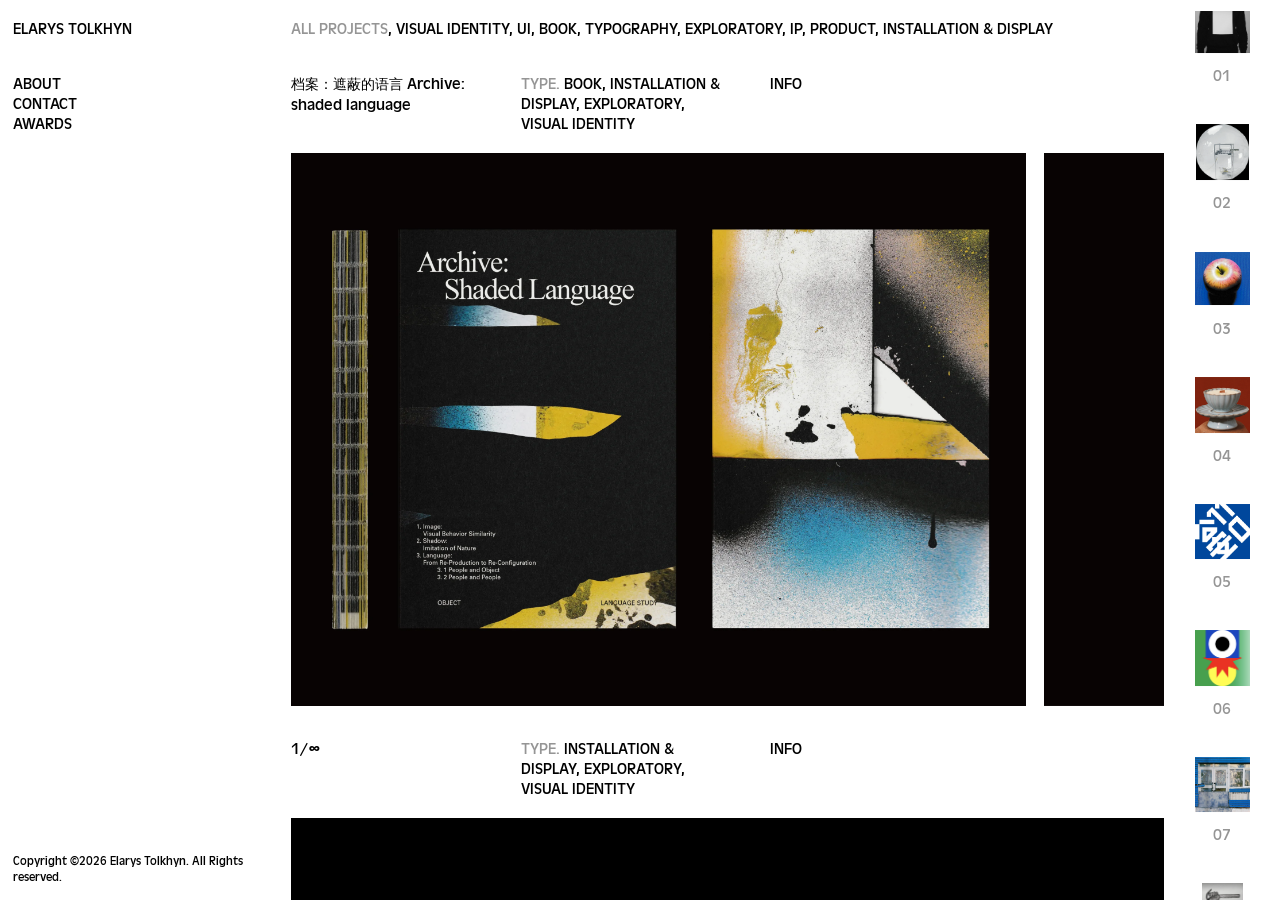
==== commit 82cd57dc: "Remove mobile header border" ====
--- a/index.html
+++ b/index.html
@@ -1,4 +1,4 @@
-<!DOCTYPE html><html lang="en" class="h-full antialiased"><head><meta charSet="utf-8"/><meta name="viewport" content="width=device-width, initial-scale=1"/><link rel="stylesheet" href="/_next/static/chunks/1lgjs4myrdrqh.css" data-precedence="next"/><link rel="stylesheet" href="/_next/static/chunks/22r45i7cmhs_4.css" data-precedence="next"/><link rel="preload" as="script" fetchPriority="low" href="/_next/static/chunks/3l04zcqx63h3y.js"/><script src="/_next/static/chunks/41qfcvra0dvw4.js" async=""></script><script src="/_next/static/chunks/27t_qfc-3_lzs.js" async=""></script><script src="/_next/static/chunks/turbopack-204cpt9buc445.js" async=""></script><script src="/_next/static/chunks/3fntmmi971322.js" async=""></script><script src="/_next/static/chunks/0rp1oo9ykty9x.js" async=""></script><title>Elarys Tolkhyn</title><meta name="description" content="Elarys Tolkhyn — cross-media designer: UI/UX, book design, branding, and motion design."/><link rel="icon" href="/favicon.ico?favicon.2qs7753_qty8h.ico" sizes="32x32" type="image/x-icon"/><link rel="icon" href="/icon.png?icon.14ie00vih421c.png" sizes="256x256" type="image/png"/><script src="/_next/static/chunks/0cz1d0mv5g_q7.js" noModule=""></script></head><body class="h-full"><div hidden=""><!--$--><!--/$--></div><style>
+<!DOCTYPE html><html lang="en" class="h-full antialiased"><head><meta charSet="utf-8"/><meta name="viewport" content="width=device-width, initial-scale=1"/><link rel="stylesheet" href="/_next/static/chunks/1lgjs4myrdrqh.css" data-precedence="next"/><link rel="stylesheet" href="/_next/static/chunks/22r45i7cmhs_4.css" data-precedence="next"/><link rel="preload" as="script" fetchPriority="low" href="/_next/static/chunks/3l04zcqx63h3y.js"/><script src="/_next/static/chunks/41qfcvra0dvw4.js" async=""></script><script src="/_next/static/chunks/27t_qfc-3_lzs.js" async=""></script><script src="/_next/static/chunks/turbopack-204cpt9buc445.js" async=""></script><script src="/_next/static/chunks/3fntmmi971322.js" async=""></script><script src="/_next/static/chunks/1pch8qpigyba0.js" async=""></script><title>Elarys Tolkhyn</title><meta name="description" content="Elarys Tolkhyn — cross-media designer: UI/UX, book design, branding, and motion design."/><link rel="icon" href="/favicon.ico?favicon.2qs7753_qty8h.ico" sizes="32x32" type="image/x-icon"/><link rel="icon" href="/icon.png?icon.14ie00vih421c.png" sizes="256x256" type="image/png"/><script src="/_next/static/chunks/0cz1d0mv5g_q7.js" noModule=""></script></head><body class="h-full"><div hidden=""><!--$--><!--/$--></div><style>
       @font-face {
         font-family: "AntiqueOli-Lig";
         src: url("sites/studiodpi-work-708a7940/root-8a5edab2/fonts/AntiqueOli-Lig.woff2") format("woff2");
@@ -9,4 +9,4 @@
         src: url("sites/studiodpi-work-708a7940/root-8a5edab2/fonts/AntiqueOli-Reg.woff2") format("woff2");
         font-display: swap;
       }
-    </style><main class="relative min-h-screen w-full bg-white"></main><!--$--><!--/$--><script src="/_next/static/chunks/3l04zcqx63h3y.js" id="_R_" async=""></script><script>(self.__next_f=self.__next_f||[]).push([0])</script><script>self.__next_f.push([1,"1:\"$Sreact.fragment\"\n2:I[39756,[\"/_next/static/chunks/3fntmmi971322.js\"],\"default\"]\n3:I[37457,[\"/_next/static/chunks/3fntmmi971322.js\"],\"default\"]\n4:I[25625,[\"/_next/static/chunks/3fntmmi971322.js\",\"/_next/static/chunks/0rp1oo9ykty9x.js\"],\"DpiApp\"]\n5:I[97367,[\"/_next/static/chunks/3fntmmi971322.js\"],\"OutletBoundary\"]\n6:\"$Sreact.suspense\"\n8:I[97367,[\"/_next/static/chunks/3fntmmi971322.js\"],\"ViewportBoundary\"]\na:I[97367,[\"/_next/static/chunks/3fntmmi971322.js\"],\"MetadataBoundary\"]\nc:I[68027,[\"/_next/static/chunks/3fntmmi971322.js\"],\"default\",1]\n:HL[\"/_next/static/chunks/1lgjs4myrdrqh.css\",\"style\"]\n:HL[\"/_next/static/chunks/22r45i7cmhs_4.css\",\"style\"]\n0:{\"P\":null,\"c\":[\"\",\"\"],\"q\":\"\",\"i\":false,\"f\":[[[\"\",{\"children\":[\"__PAGE__\",{},\"$undefined\",\"$undefined\",4608]},\"$undefined\",\"$undefined\",4624],[[\"$\",\"$1\",\"c\",{\"children\":[[[\"$\",\"link\",\"0\",{\"rel\":\"stylesheet\",\"href\":\"/_next/static/chunks/1lgjs4myrdrqh.css\",\"precedence\":\"next\",\"crossOrigin\":\"$undefined\",\"nonce\":\"$undefined\"}],[\"$\",\"script\",\"script-0\",{\"src\":\"/_next/static/chunks/3fntmmi971322.js\",\"async\":true,\"nonce\":\"$undefined\"}]],[\"$\",\"html\",null,{\"lang\":\"en\",\"className\":\"h-full antialiased\",\"children\":[\"$\",\"body\",null,{\"className\":\"h-full\",\"children\":[\"$\",\"$L2\",null,{\"parallelRouterKey\":\"children\",\"error\":\"$undefined\",\"errorStyles\":\"$undefined\",\"errorScripts\":\"$undefined\",\"template\":[\"$\",\"$L3\",null,{}],\"templateStyles\":\"$undefined\",\"templateScripts\":\"$undefined\",\"notFound\":[[[\"$\",\"title\",null,{\"children\":\"404: This page could not be found.\"}],[\"$\",\"div\",null,{\"style\":{\"fontFamily\":\"system-ui,\\\"Segoe UI\\\",Roboto,Helvetica,Arial,sans-serif,\\\"Apple Color Emoji\\\",\\\"Segoe UI Emoji\\\"\",\"height\":\"100vh\",\"textAlign\":\"center\",\"display\":\"flex\",\"flexDirection\":\"column\",\"alignItems\":\"center\",\"justifyContent\":\"center\"},\"children\":[\"$\",\"div\",null,{\"children\":[[\"$\",\"style\",null,{\"dangerouslySetInnerHTML\":{\"__html\":\"body{color:#000;background:#fff;margin:0}.next-error-h1{border-right:1px solid rgba(0,0,0,.3)}@media (prefers-color-scheme:dark){body{color:#fff;background:#000}.next-error-h1{border-right:1px solid rgba(255,255,255,.3)}}\"}}],[\"$\",\"h1\",null,{\"className\":\"next-error-h1\",\"style\":{\"display\":\"inline-block\",\"margin\":\"0 20px 0 0\",\"padding\":\"0 23px 0 0\",\"fontSize\":24,\"fontWeight\":500,\"verticalAlign\":\"top\",\"lineHeight\":\"49px\"},\"children\":404}],[\"$\",\"div\",null,{\"style\":{\"display\":\"inline-block\"},\"children\":[\"$\",\"h2\",null,{\"style\":{\"fontSize\":14,\"fontWeight\":400,\"lineHeight\":\"49px\",\"margin\":0},\"children\":\"This page could not be found.\"}]}]]}]}]],[]],\"forbidden\":\"$undefined\",\"unauthorized\":\"$undefined\"}]}]}]]}],{\"children\":[[\"$\",\"$1\",\"c\",{\"children\":[[\"$\",\"$L4\",null,{}],[[\"$\",\"link\",\"0\",{\"rel\":\"stylesheet\",\"href\":\"/_next/static/chunks/22r45i7cmhs_4.css\",\"precedence\":\"next\",\"crossOrigin\":\"$undefined\",\"nonce\":\"$undefined\"}],[\"$\",\"script\",\"script-0\",{\"src\":\"/_next/static/chunks/0rp1oo9ykty9x.js\",\"async\":true,\"nonce\":\"$undefined\"}]],[\"$\",\"$L5\",null,{\"children\":[\"$\",\"$6\",null,{\"name\":\"Next.MetadataOutlet\",\"children\":\"$@7\"}]}]]}],{},null,false,null]},null,false,null],[\"$\",\"$1\",\"h\",{\"children\":[null,[\"$\",\"$L8\",null,{\"children\":\"$L9\"}],[\"$\",\"div\",null,{\"hidden\":true,\"children\":[\"$\",\"$La\",null,{\"children\":[\"$\",\"$6\",null,{\"name\":\"Next.Metadata\",\"children\":\"$Lb\"}]}]}],null]}],false]],\"m\":\"$undefined\",\"G\":[\"$c\",[[\"$\",\"link\",\"0\",{\"rel\":\"stylesheet\",\"href\":\"/_next/static/chunks/1lgjs4myrdrqh.css\",\"precedence\":\"next\",\"crossOrigin\":\"$undefined\",\"nonce\":\"$undefined\"}]]],\"S\":true,\"h\":null,\"r\":\"$undefined\",\"s\":\"$undefined\",\"a\":\"$undefined\",\"l\":\"$undefined\",\"p\":\"$undefined\",\"d\":\"$undefined\",\"b\":\"wsjhJxDzXjJyP9V5A6NdJ\"}\n9:[[\"$\",\"meta\",\"0\",{\"charSet\":\"utf-8\"}],[\"$\",\"meta\",\"1\",{\"name\":\"viewport\",\"content\":\"width=device-width, initial-scale=1\"}]]\nd:I[27201,[\"/_next/static/chunks/3fntmmi971322.js\"],\"IconMark\"]\n7:null\nb:[[\"$\",\"title\",\"0\",{\"children\":\"Elarys Tolkhyn\"}],[\"$\",\"meta\",\"1\",{\"name\":\"description\",\"content\":\"Elarys Tolkhyn — cross-media designer: UI/UX, book design, branding, and motion design.\"}],[\"$\",\"link\",\"2\",{\"rel\":\"icon\",\"href\":\"/favicon.ico?favicon.2qs7753_qty8h.ico\",\"sizes\":\"32x32\",\"type\":\"image/x-icon\"}],[\"$\",\"link\",\"3\",{\"rel\":\"icon\",\"href\":\"/icon.png?icon.14ie00vih421c.png\",\"sizes\":\"256x256\",\"type\":\"image/png\"}],[\"$\",\"$Ld\",\"4\",{}]]\n"])</script></body></html>+    </style><main class="relative min-h-screen w-full bg-white"></main><!--$--><!--/$--><script src="/_next/static/chunks/3l04zcqx63h3y.js" id="_R_" async=""></script><script>(self.__next_f=self.__next_f||[]).push([0])</script><script>self.__next_f.push([1,"1:\"$Sreact.fragment\"\n2:I[39756,[\"/_next/static/chunks/3fntmmi971322.js\"],\"default\"]\n3:I[37457,[\"/_next/static/chunks/3fntmmi971322.js\"],\"default\"]\n4:I[25625,[\"/_next/static/chunks/3fntmmi971322.js\",\"/_next/static/chunks/1pch8qpigyba0.js\"],\"DpiApp\"]\n5:I[97367,[\"/_next/static/chunks/3fntmmi971322.js\"],\"OutletBoundary\"]\n6:\"$Sreact.suspense\"\n8:I[97367,[\"/_next/static/chunks/3fntmmi971322.js\"],\"ViewportBoundary\"]\na:I[97367,[\"/_next/static/chunks/3fntmmi971322.js\"],\"MetadataBoundary\"]\nc:I[68027,[\"/_next/static/chunks/3fntmmi971322.js\"],\"default\",1]\n:HL[\"/_next/static/chunks/1lgjs4myrdrqh.css\",\"style\"]\n:HL[\"/_next/static/chunks/22r45i7cmhs_4.css\",\"style\"]\n0:{\"P\":null,\"c\":[\"\",\"\"],\"q\":\"\",\"i\":false,\"f\":[[[\"\",{\"children\":[\"__PAGE__\",{},\"$undefined\",\"$undefined\",4608]},\"$undefined\",\"$undefined\",4624],[[\"$\",\"$1\",\"c\",{\"children\":[[[\"$\",\"link\",\"0\",{\"rel\":\"stylesheet\",\"href\":\"/_next/static/chunks/1lgjs4myrdrqh.css\",\"precedence\":\"next\",\"crossOrigin\":\"$undefined\",\"nonce\":\"$undefined\"}],[\"$\",\"script\",\"script-0\",{\"src\":\"/_next/static/chunks/3fntmmi971322.js\",\"async\":true,\"nonce\":\"$undefined\"}]],[\"$\",\"html\",null,{\"lang\":\"en\",\"className\":\"h-full antialiased\",\"children\":[\"$\",\"body\",null,{\"className\":\"h-full\",\"children\":[\"$\",\"$L2\",null,{\"parallelRouterKey\":\"children\",\"error\":\"$undefined\",\"errorStyles\":\"$undefined\",\"errorScripts\":\"$undefined\",\"template\":[\"$\",\"$L3\",null,{}],\"templateStyles\":\"$undefined\",\"templateScripts\":\"$undefined\",\"notFound\":[[[\"$\",\"title\",null,{\"children\":\"404: This page could not be found.\"}],[\"$\",\"div\",null,{\"style\":{\"fontFamily\":\"system-ui,\\\"Segoe UI\\\",Roboto,Helvetica,Arial,sans-serif,\\\"Apple Color Emoji\\\",\\\"Segoe UI Emoji\\\"\",\"height\":\"100vh\",\"textAlign\":\"center\",\"display\":\"flex\",\"flexDirection\":\"column\",\"alignItems\":\"center\",\"justifyContent\":\"center\"},\"children\":[\"$\",\"div\",null,{\"children\":[[\"$\",\"style\",null,{\"dangerouslySetInnerHTML\":{\"__html\":\"body{color:#000;background:#fff;margin:0}.next-error-h1{border-right:1px solid rgba(0,0,0,.3)}@media (prefers-color-scheme:dark){body{color:#fff;background:#000}.next-error-h1{border-right:1px solid rgba(255,255,255,.3)}}\"}}],[\"$\",\"h1\",null,{\"className\":\"next-error-h1\",\"style\":{\"display\":\"inline-block\",\"margin\":\"0 20px 0 0\",\"padding\":\"0 23px 0 0\",\"fontSize\":24,\"fontWeight\":500,\"verticalAlign\":\"top\",\"lineHeight\":\"49px\"},\"children\":404}],[\"$\",\"div\",null,{\"style\":{\"display\":\"inline-block\"},\"children\":[\"$\",\"h2\",null,{\"style\":{\"fontSize\":14,\"fontWeight\":400,\"lineHeight\":\"49px\",\"margin\":0},\"children\":\"This page could not be found.\"}]}]]}]}]],[]],\"forbidden\":\"$undefined\",\"unauthorized\":\"$undefined\"}]}]}]]}],{\"children\":[[\"$\",\"$1\",\"c\",{\"children\":[[\"$\",\"$L4\",null,{}],[[\"$\",\"link\",\"0\",{\"rel\":\"stylesheet\",\"href\":\"/_next/static/chunks/22r45i7cmhs_4.css\",\"precedence\":\"next\",\"crossOrigin\":\"$undefined\",\"nonce\":\"$undefined\"}],[\"$\",\"script\",\"script-0\",{\"src\":\"/_next/static/chunks/1pch8qpigyba0.js\",\"async\":true,\"nonce\":\"$undefined\"}]],[\"$\",\"$L5\",null,{\"children\":[\"$\",\"$6\",null,{\"name\":\"Next.MetadataOutlet\",\"children\":\"$@7\"}]}]]}],{},null,false,null]},null,false,null],[\"$\",\"$1\",\"h\",{\"children\":[null,[\"$\",\"$L8\",null,{\"children\":\"$L9\"}],[\"$\",\"div\",null,{\"hidden\":true,\"children\":[\"$\",\"$La\",null,{\"children\":[\"$\",\"$6\",null,{\"name\":\"Next.Metadata\",\"children\":\"$Lb\"}]}]}],null]}],false]],\"m\":\"$undefined\",\"G\":[\"$c\",[[\"$\",\"link\",\"0\",{\"rel\":\"stylesheet\",\"href\":\"/_next/static/chunks/1lgjs4myrdrqh.css\",\"precedence\":\"next\",\"crossOrigin\":\"$undefined\",\"nonce\":\"$undefined\"}]]],\"S\":true,\"h\":null,\"r\":\"$undefined\",\"s\":\"$undefined\",\"a\":\"$undefined\",\"l\":\"$undefined\",\"p\":\"$undefined\",\"d\":\"$undefined\",\"b\":\"QDSgui7WbwXPnxnwL8L91\"}\n9:[[\"$\",\"meta\",\"0\",{\"charSet\":\"utf-8\"}],[\"$\",\"meta\",\"1\",{\"name\":\"viewport\",\"content\":\"width=device-width, initial-scale=1\"}]]\nd:I[27201,[\"/_next/static/chunks/3fntmmi971322.js\"],\"IconMark\"]\n7:null\nb:[[\"$\",\"title\",\"0\",{\"children\":\"Elarys Tolkhyn\"}],[\"$\",\"meta\",\"1\",{\"name\":\"description\",\"content\":\"Elarys Tolkhyn — cross-media designer: UI/UX, book design, branding, and motion design.\"}],[\"$\",\"link\",\"2\",{\"rel\":\"icon\",\"href\":\"/favicon.ico?favicon.2qs7753_qty8h.ico\",\"sizes\":\"32x32\",\"type\":\"image/x-icon\"}],[\"$\",\"link\",\"3\",{\"rel\":\"icon\",\"href\":\"/icon.png?icon.14ie00vih421c.png\",\"sizes\":\"256x256\",\"type\":\"image/png\"}],[\"$\",\"$Ld\",\"4\",{}]]\n"])</script></body></html>
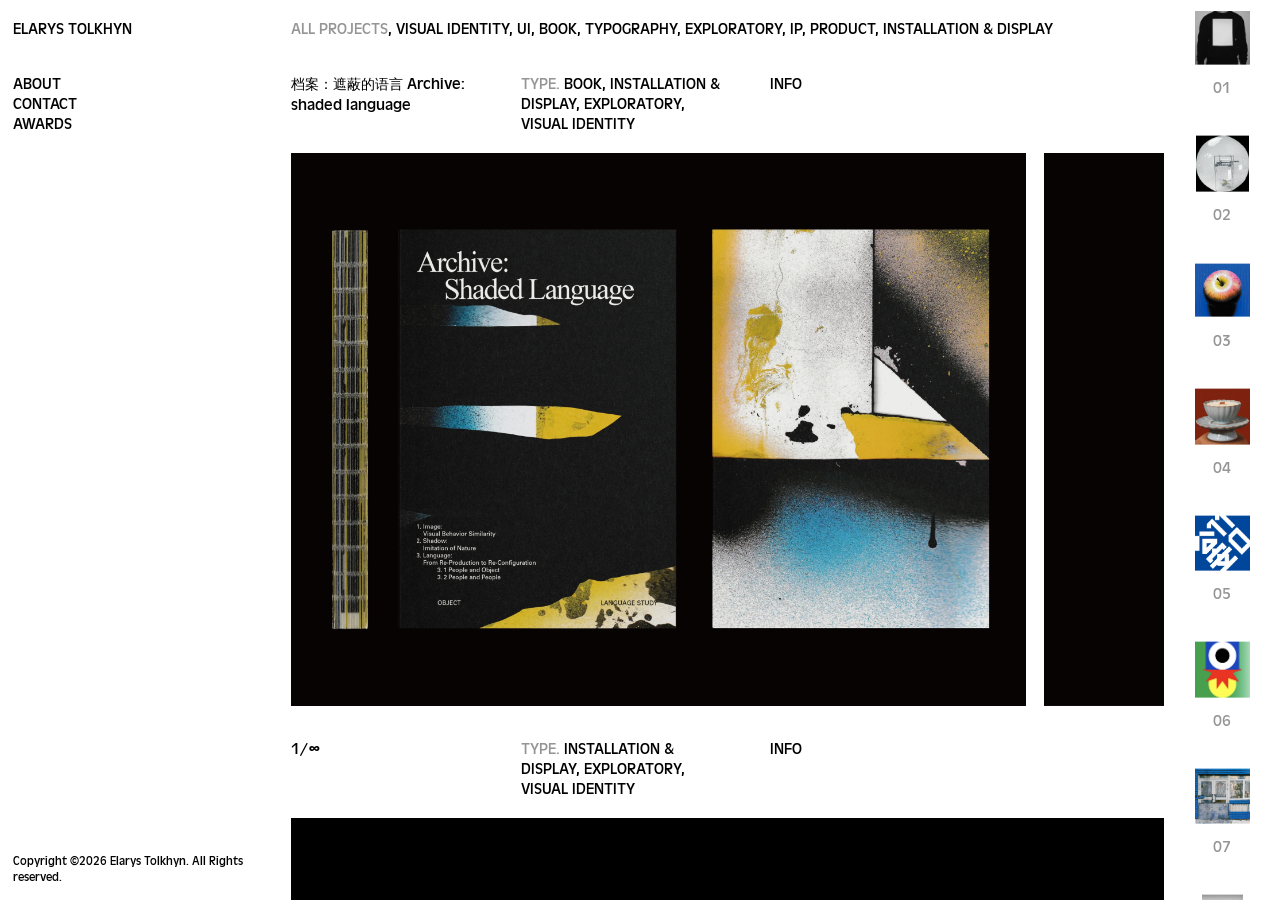
==== commit 8cd03c77: "Update project 4 images" ====
--- a/index.html
+++ b/index.html
@@ -1,4 +1,4 @@
-<!DOCTYPE html><html lang="en" class="h-full antialiased"><head><meta charSet="utf-8"/><meta name="viewport" content="width=device-width, initial-scale=1"/><link rel="stylesheet" href="/_next/static/chunks/1lgjs4myrdrqh.css" data-precedence="next"/><link rel="stylesheet" href="/_next/static/chunks/22r45i7cmhs_4.css" data-precedence="next"/><link rel="preload" as="script" fetchPriority="low" href="/_next/static/chunks/3l04zcqx63h3y.js"/><script src="/_next/static/chunks/41qfcvra0dvw4.js" async=""></script><script src="/_next/static/chunks/27t_qfc-3_lzs.js" async=""></script><script src="/_next/static/chunks/turbopack-204cpt9buc445.js" async=""></script><script src="/_next/static/chunks/3fntmmi971322.js" async=""></script><script src="/_next/static/chunks/1pch8qpigyba0.js" async=""></script><title>Elarys Tolkhyn</title><meta name="description" content="Elarys Tolkhyn — cross-media designer: UI/UX, book design, branding, and motion design."/><link rel="icon" href="/favicon.ico?favicon.2qs7753_qty8h.ico" sizes="32x32" type="image/x-icon"/><link rel="icon" href="/icon.png?icon.14ie00vih421c.png" sizes="256x256" type="image/png"/><script src="/_next/static/chunks/0cz1d0mv5g_q7.js" noModule=""></script></head><body class="h-full"><div hidden=""><!--$--><!--/$--></div><style>
+<!DOCTYPE html><html lang="en" class="h-full antialiased"><head><meta charSet="utf-8"/><meta name="viewport" content="width=device-width, initial-scale=1"/><link rel="stylesheet" href="/_next/static/chunks/1lgjs4myrdrqh.css" data-precedence="next"/><link rel="stylesheet" href="/_next/static/chunks/22r45i7cmhs_4.css" data-precedence="next"/><link rel="preload" as="script" fetchPriority="low" href="/_next/static/chunks/3l04zcqx63h3y.js"/><script src="/_next/static/chunks/41qfcvra0dvw4.js" async=""></script><script src="/_next/static/chunks/27t_qfc-3_lzs.js" async=""></script><script src="/_next/static/chunks/turbopack-204cpt9buc445.js" async=""></script><script src="/_next/static/chunks/3fntmmi971322.js" async=""></script><script src="/_next/static/chunks/2-dr2digc02bp.js" async=""></script><title>Elarys Tolkhyn</title><meta name="description" content="Elarys Tolkhyn — cross-media designer: UI/UX, book design, branding, and motion design."/><link rel="icon" href="/favicon.ico?favicon.2qs7753_qty8h.ico" sizes="32x32" type="image/x-icon"/><link rel="icon" href="/icon.png?icon.14ie00vih421c.png" sizes="256x256" type="image/png"/><script src="/_next/static/chunks/0cz1d0mv5g_q7.js" noModule=""></script></head><body class="h-full"><div hidden=""><!--$--><!--/$--></div><style>
       @font-face {
         font-family: "AntiqueOli-Lig";
         src: url("sites/studiodpi-work-708a7940/root-8a5edab2/fonts/AntiqueOli-Lig.woff2") format("woff2");
@@ -9,4 +9,4 @@
         src: url("sites/studiodpi-work-708a7940/root-8a5edab2/fonts/AntiqueOli-Reg.woff2") format("woff2");
         font-display: swap;
       }
-    </style><main class="relative min-h-screen w-full bg-white"></main><!--$--><!--/$--><script src="/_next/static/chunks/3l04zcqx63h3y.js" id="_R_" async=""></script><script>(self.__next_f=self.__next_f||[]).push([0])</script><script>self.__next_f.push([1,"1:\"$Sreact.fragment\"\n2:I[39756,[\"/_next/static/chunks/3fntmmi971322.js\"],\"default\"]\n3:I[37457,[\"/_next/static/chunks/3fntmmi971322.js\"],\"default\"]\n4:I[25625,[\"/_next/static/chunks/3fntmmi971322.js\",\"/_next/static/chunks/1pch8qpigyba0.js\"],\"DpiApp\"]\n5:I[97367,[\"/_next/static/chunks/3fntmmi971322.js\"],\"OutletBoundary\"]\n6:\"$Sreact.suspense\"\n8:I[97367,[\"/_next/static/chunks/3fntmmi971322.js\"],\"ViewportBoundary\"]\na:I[97367,[\"/_next/static/chunks/3fntmmi971322.js\"],\"MetadataBoundary\"]\nc:I[68027,[\"/_next/static/chunks/3fntmmi971322.js\"],\"default\",1]\n:HL[\"/_next/static/chunks/1lgjs4myrdrqh.css\",\"style\"]\n:HL[\"/_next/static/chunks/22r45i7cmhs_4.css\",\"style\"]\n0:{\"P\":null,\"c\":[\"\",\"\"],\"q\":\"\",\"i\":false,\"f\":[[[\"\",{\"children\":[\"__PAGE__\",{},\"$undefined\",\"$undefined\",4608]},\"$undefined\",\"$undefined\",4624],[[\"$\",\"$1\",\"c\",{\"children\":[[[\"$\",\"link\",\"0\",{\"rel\":\"stylesheet\",\"href\":\"/_next/static/chunks/1lgjs4myrdrqh.css\",\"precedence\":\"next\",\"crossOrigin\":\"$undefined\",\"nonce\":\"$undefined\"}],[\"$\",\"script\",\"script-0\",{\"src\":\"/_next/static/chunks/3fntmmi971322.js\",\"async\":true,\"nonce\":\"$undefined\"}]],[\"$\",\"html\",null,{\"lang\":\"en\",\"className\":\"h-full antialiased\",\"children\":[\"$\",\"body\",null,{\"className\":\"h-full\",\"children\":[\"$\",\"$L2\",null,{\"parallelRouterKey\":\"children\",\"error\":\"$undefined\",\"errorStyles\":\"$undefined\",\"errorScripts\":\"$undefined\",\"template\":[\"$\",\"$L3\",null,{}],\"templateStyles\":\"$undefined\",\"templateScripts\":\"$undefined\",\"notFound\":[[[\"$\",\"title\",null,{\"children\":\"404: This page could not be found.\"}],[\"$\",\"div\",null,{\"style\":{\"fontFamily\":\"system-ui,\\\"Segoe UI\\\",Roboto,Helvetica,Arial,sans-serif,\\\"Apple Color Emoji\\\",\\\"Segoe UI Emoji\\\"\",\"height\":\"100vh\",\"textAlign\":\"center\",\"display\":\"flex\",\"flexDirection\":\"column\",\"alignItems\":\"center\",\"justifyContent\":\"center\"},\"children\":[\"$\",\"div\",null,{\"children\":[[\"$\",\"style\",null,{\"dangerouslySetInnerHTML\":{\"__html\":\"body{color:#000;background:#fff;margin:0}.next-error-h1{border-right:1px solid rgba(0,0,0,.3)}@media (prefers-color-scheme:dark){body{color:#fff;background:#000}.next-error-h1{border-right:1px solid rgba(255,255,255,.3)}}\"}}],[\"$\",\"h1\",null,{\"className\":\"next-error-h1\",\"style\":{\"display\":\"inline-block\",\"margin\":\"0 20px 0 0\",\"padding\":\"0 23px 0 0\",\"fontSize\":24,\"fontWeight\":500,\"verticalAlign\":\"top\",\"lineHeight\":\"49px\"},\"children\":404}],[\"$\",\"div\",null,{\"style\":{\"display\":\"inline-block\"},\"children\":[\"$\",\"h2\",null,{\"style\":{\"fontSize\":14,\"fontWeight\":400,\"lineHeight\":\"49px\",\"margin\":0},\"children\":\"This page could not be found.\"}]}]]}]}]],[]],\"forbidden\":\"$undefined\",\"unauthorized\":\"$undefined\"}]}]}]]}],{\"children\":[[\"$\",\"$1\",\"c\",{\"children\":[[\"$\",\"$L4\",null,{}],[[\"$\",\"link\",\"0\",{\"rel\":\"stylesheet\",\"href\":\"/_next/static/chunks/22r45i7cmhs_4.css\",\"precedence\":\"next\",\"crossOrigin\":\"$undefined\",\"nonce\":\"$undefined\"}],[\"$\",\"script\",\"script-0\",{\"src\":\"/_next/static/chunks/1pch8qpigyba0.js\",\"async\":true,\"nonce\":\"$undefined\"}]],[\"$\",\"$L5\",null,{\"children\":[\"$\",\"$6\",null,{\"name\":\"Next.MetadataOutlet\",\"children\":\"$@7\"}]}]]}],{},null,false,null]},null,false,null],[\"$\",\"$1\",\"h\",{\"children\":[null,[\"$\",\"$L8\",null,{\"children\":\"$L9\"}],[\"$\",\"div\",null,{\"hidden\":true,\"children\":[\"$\",\"$La\",null,{\"children\":[\"$\",\"$6\",null,{\"name\":\"Next.Metadata\",\"children\":\"$Lb\"}]}]}],null]}],false]],\"m\":\"$undefined\",\"G\":[\"$c\",[[\"$\",\"link\",\"0\",{\"rel\":\"stylesheet\",\"href\":\"/_next/static/chunks/1lgjs4myrdrqh.css\",\"precedence\":\"next\",\"crossOrigin\":\"$undefined\",\"nonce\":\"$undefined\"}]]],\"S\":true,\"h\":null,\"r\":\"$undefined\",\"s\":\"$undefined\",\"a\":\"$undefined\",\"l\":\"$undefined\",\"p\":\"$undefined\",\"d\":\"$undefined\",\"b\":\"QDSgui7WbwXPnxnwL8L91\"}\n9:[[\"$\",\"meta\",\"0\",{\"charSet\":\"utf-8\"}],[\"$\",\"meta\",\"1\",{\"name\":\"viewport\",\"content\":\"width=device-width, initial-scale=1\"}]]\nd:I[27201,[\"/_next/static/chunks/3fntmmi971322.js\"],\"IconMark\"]\n7:null\nb:[[\"$\",\"title\",\"0\",{\"children\":\"Elarys Tolkhyn\"}],[\"$\",\"meta\",\"1\",{\"name\":\"description\",\"content\":\"Elarys Tolkhyn — cross-media designer: UI/UX, book design, branding, and motion design.\"}],[\"$\",\"link\",\"2\",{\"rel\":\"icon\",\"href\":\"/favicon.ico?favicon.2qs7753_qty8h.ico\",\"sizes\":\"32x32\",\"type\":\"image/x-icon\"}],[\"$\",\"link\",\"3\",{\"rel\":\"icon\",\"href\":\"/icon.png?icon.14ie00vih421c.png\",\"sizes\":\"256x256\",\"type\":\"image/png\"}],[\"$\",\"$Ld\",\"4\",{}]]\n"])</script></body></html>+    </style><main class="relative min-h-screen w-full bg-white"></main><!--$--><!--/$--><script src="/_next/static/chunks/3l04zcqx63h3y.js" id="_R_" async=""></script><script>(self.__next_f=self.__next_f||[]).push([0])</script><script>self.__next_f.push([1,"1:\"$Sreact.fragment\"\n2:I[39756,[\"/_next/static/chunks/3fntmmi971322.js\"],\"default\"]\n3:I[37457,[\"/_next/static/chunks/3fntmmi971322.js\"],\"default\"]\n4:I[25625,[\"/_next/static/chunks/3fntmmi971322.js\",\"/_next/static/chunks/2-dr2digc02bp.js\"],\"DpiApp\"]\n5:I[97367,[\"/_next/static/chunks/3fntmmi971322.js\"],\"OutletBoundary\"]\n6:\"$Sreact.suspense\"\n8:I[97367,[\"/_next/static/chunks/3fntmmi971322.js\"],\"ViewportBoundary\"]\na:I[97367,[\"/_next/static/chunks/3fntmmi971322.js\"],\"MetadataBoundary\"]\nc:I[68027,[\"/_next/static/chunks/3fntmmi971322.js\"],\"default\",1]\n:HL[\"/_next/static/chunks/1lgjs4myrdrqh.css\",\"style\"]\n:HL[\"/_next/static/chunks/22r45i7cmhs_4.css\",\"style\"]\n0:{\"P\":null,\"c\":[\"\",\"\"],\"q\":\"\",\"i\":false,\"f\":[[[\"\",{\"children\":[\"__PAGE__\",{},\"$undefined\",\"$undefined\",4608]},\"$undefined\",\"$undefined\",4624],[[\"$\",\"$1\",\"c\",{\"children\":[[[\"$\",\"link\",\"0\",{\"rel\":\"stylesheet\",\"href\":\"/_next/static/chunks/1lgjs4myrdrqh.css\",\"precedence\":\"next\",\"crossOrigin\":\"$undefined\",\"nonce\":\"$undefined\"}],[\"$\",\"script\",\"script-0\",{\"src\":\"/_next/static/chunks/3fntmmi971322.js\",\"async\":true,\"nonce\":\"$undefined\"}]],[\"$\",\"html\",null,{\"lang\":\"en\",\"className\":\"h-full antialiased\",\"children\":[\"$\",\"body\",null,{\"className\":\"h-full\",\"children\":[\"$\",\"$L2\",null,{\"parallelRouterKey\":\"children\",\"error\":\"$undefined\",\"errorStyles\":\"$undefined\",\"errorScripts\":\"$undefined\",\"template\":[\"$\",\"$L3\",null,{}],\"templateStyles\":\"$undefined\",\"templateScripts\":\"$undefined\",\"notFound\":[[[\"$\",\"title\",null,{\"children\":\"404: This page could not be found.\"}],[\"$\",\"div\",null,{\"style\":{\"fontFamily\":\"system-ui,\\\"Segoe UI\\\",Roboto,Helvetica,Arial,sans-serif,\\\"Apple Color Emoji\\\",\\\"Segoe UI Emoji\\\"\",\"height\":\"100vh\",\"textAlign\":\"center\",\"display\":\"flex\",\"flexDirection\":\"column\",\"alignItems\":\"center\",\"justifyContent\":\"center\"},\"children\":[\"$\",\"div\",null,{\"children\":[[\"$\",\"style\",null,{\"dangerouslySetInnerHTML\":{\"__html\":\"body{color:#000;background:#fff;margin:0}.next-error-h1{border-right:1px solid rgba(0,0,0,.3)}@media (prefers-color-scheme:dark){body{color:#fff;background:#000}.next-error-h1{border-right:1px solid rgba(255,255,255,.3)}}\"}}],[\"$\",\"h1\",null,{\"className\":\"next-error-h1\",\"style\":{\"display\":\"inline-block\",\"margin\":\"0 20px 0 0\",\"padding\":\"0 23px 0 0\",\"fontSize\":24,\"fontWeight\":500,\"verticalAlign\":\"top\",\"lineHeight\":\"49px\"},\"children\":404}],[\"$\",\"div\",null,{\"style\":{\"display\":\"inline-block\"},\"children\":[\"$\",\"h2\",null,{\"style\":{\"fontSize\":14,\"fontWeight\":400,\"lineHeight\":\"49px\",\"margin\":0},\"children\":\"This page could not be found.\"}]}]]}]}]],[]],\"forbidden\":\"$undefined\",\"unauthorized\":\"$undefined\"}]}]}]]}],{\"children\":[[\"$\",\"$1\",\"c\",{\"children\":[[\"$\",\"$L4\",null,{}],[[\"$\",\"link\",\"0\",{\"rel\":\"stylesheet\",\"href\":\"/_next/static/chunks/22r45i7cmhs_4.css\",\"precedence\":\"next\",\"crossOrigin\":\"$undefined\",\"nonce\":\"$undefined\"}],[\"$\",\"script\",\"script-0\",{\"src\":\"/_next/static/chunks/2-dr2digc02bp.js\",\"async\":true,\"nonce\":\"$undefined\"}]],[\"$\",\"$L5\",null,{\"children\":[\"$\",\"$6\",null,{\"name\":\"Next.MetadataOutlet\",\"children\":\"$@7\"}]}]]}],{},null,false,null]},null,false,null],[\"$\",\"$1\",\"h\",{\"children\":[null,[\"$\",\"$L8\",null,{\"children\":\"$L9\"}],[\"$\",\"div\",null,{\"hidden\":true,\"children\":[\"$\",\"$La\",null,{\"children\":[\"$\",\"$6\",null,{\"name\":\"Next.Metadata\",\"children\":\"$Lb\"}]}]}],null]}],false]],\"m\":\"$undefined\",\"G\":[\"$c\",[[\"$\",\"link\",\"0\",{\"rel\":\"stylesheet\",\"href\":\"/_next/static/chunks/1lgjs4myrdrqh.css\",\"precedence\":\"next\",\"crossOrigin\":\"$undefined\",\"nonce\":\"$undefined\"}]]],\"S\":true,\"h\":null,\"r\":\"$undefined\",\"s\":\"$undefined\",\"a\":\"$undefined\",\"l\":\"$undefined\",\"p\":\"$undefined\",\"d\":\"$undefined\",\"b\":\"ewr387u6FRDrMcxVjIfdd\"}\n9:[[\"$\",\"meta\",\"0\",{\"charSet\":\"utf-8\"}],[\"$\",\"meta\",\"1\",{\"name\":\"viewport\",\"content\":\"width=device-width, initial-scale=1\"}]]\nd:I[27201,[\"/_next/static/chunks/3fntmmi971322.js\"],\"IconMark\"]\n7:null\nb:[[\"$\",\"title\",\"0\",{\"children\":\"Elarys Tolkhyn\"}],[\"$\",\"meta\",\"1\",{\"name\":\"description\",\"content\":\"Elarys Tolkhyn — cross-media designer: UI/UX, book design, branding, and motion design.\"}],[\"$\",\"link\",\"2\",{\"rel\":\"icon\",\"href\":\"/favicon.ico?favicon.2qs7753_qty8h.ico\",\"sizes\":\"32x32\",\"type\":\"image/x-icon\"}],[\"$\",\"link\",\"3\",{\"rel\":\"icon\",\"href\":\"/icon.png?icon.14ie00vih421c.png\",\"sizes\":\"256x256\",\"type\":\"image/png\"}],[\"$\",\"$Ld\",\"4\",{}]]\n"])</script></body></html>
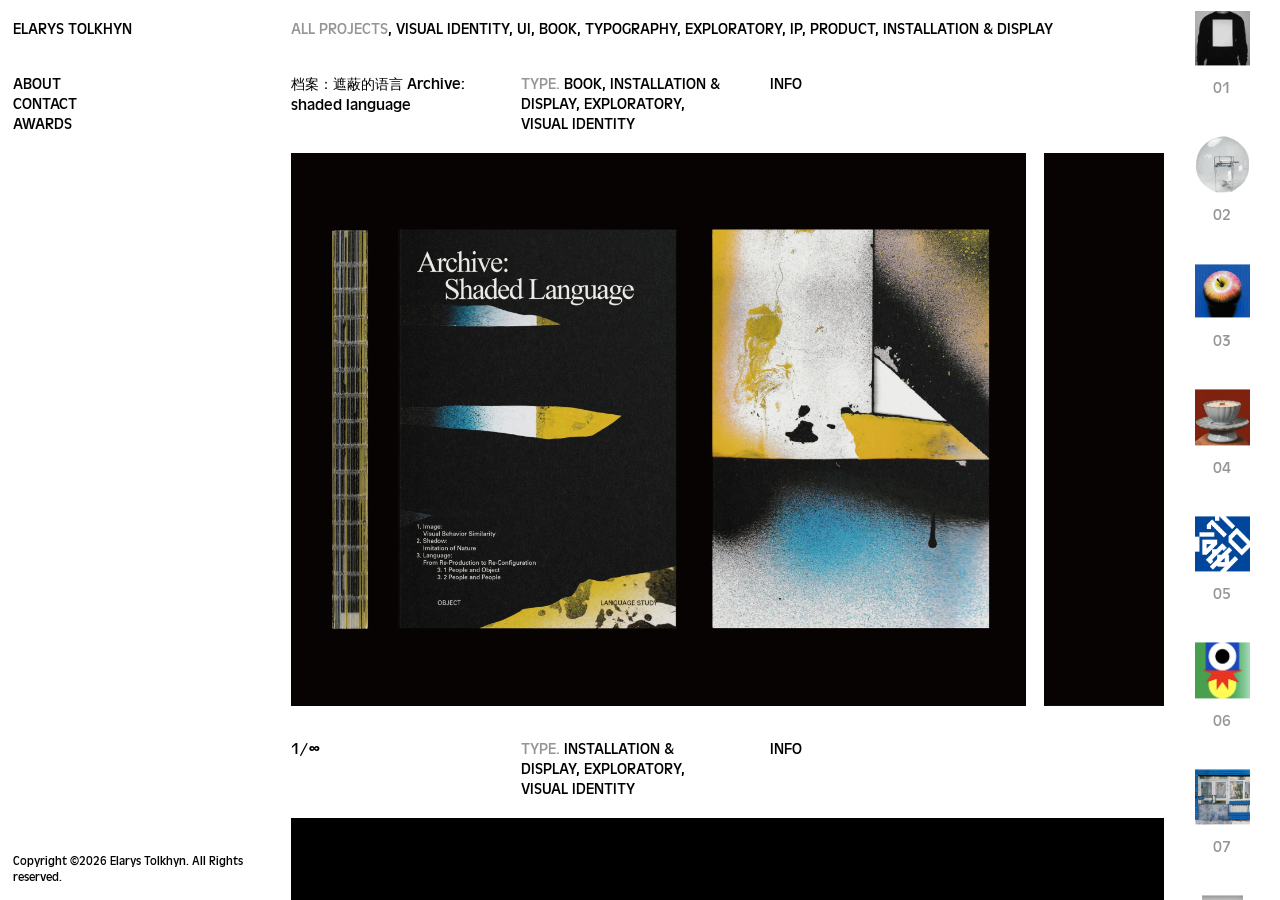
==== commit 0ba40437: "Fix transparent images showing black background" ====
--- a/index.html
+++ b/index.html
@@ -9,4 +9,4 @@
         src: url("sites/studiodpi-work-708a7940/root-8a5edab2/fonts/AntiqueOli-Reg.woff2") format("woff2");
         font-display: swap;
       }
-    </style><main class="relative min-h-screen w-full bg-white"></main><!--$--><!--/$--><script src="/_next/static/chunks/3l04zcqx63h3y.js" id="_R_" async=""></script><script>(self.__next_f=self.__next_f||[]).push([0])</script><script>self.__next_f.push([1,"1:\"$Sreact.fragment\"\n2:I[39756,[\"/_next/static/chunks/3fntmmi971322.js\"],\"default\"]\n3:I[37457,[\"/_next/static/chunks/3fntmmi971322.js\"],\"default\"]\n4:I[25625,[\"/_next/static/chunks/3fntmmi971322.js\",\"/_next/static/chunks/2-dr2digc02bp.js\"],\"DpiApp\"]\n5:I[97367,[\"/_next/static/chunks/3fntmmi971322.js\"],\"OutletBoundary\"]\n6:\"$Sreact.suspense\"\n8:I[97367,[\"/_next/static/chunks/3fntmmi971322.js\"],\"ViewportBoundary\"]\na:I[97367,[\"/_next/static/chunks/3fntmmi971322.js\"],\"MetadataBoundary\"]\nc:I[68027,[\"/_next/static/chunks/3fntmmi971322.js\"],\"default\",1]\n:HL[\"/_next/static/chunks/1lgjs4myrdrqh.css\",\"style\"]\n:HL[\"/_next/static/chunks/22r45i7cmhs_4.css\",\"style\"]\n0:{\"P\":null,\"c\":[\"\",\"\"],\"q\":\"\",\"i\":false,\"f\":[[[\"\",{\"children\":[\"__PAGE__\",{},\"$undefined\",\"$undefined\",4608]},\"$undefined\",\"$undefined\",4624],[[\"$\",\"$1\",\"c\",{\"children\":[[[\"$\",\"link\",\"0\",{\"rel\":\"stylesheet\",\"href\":\"/_next/static/chunks/1lgjs4myrdrqh.css\",\"precedence\":\"next\",\"crossOrigin\":\"$undefined\",\"nonce\":\"$undefined\"}],[\"$\",\"script\",\"script-0\",{\"src\":\"/_next/static/chunks/3fntmmi971322.js\",\"async\":true,\"nonce\":\"$undefined\"}]],[\"$\",\"html\",null,{\"lang\":\"en\",\"className\":\"h-full antialiased\",\"children\":[\"$\",\"body\",null,{\"className\":\"h-full\",\"children\":[\"$\",\"$L2\",null,{\"parallelRouterKey\":\"children\",\"error\":\"$undefined\",\"errorStyles\":\"$undefined\",\"errorScripts\":\"$undefined\",\"template\":[\"$\",\"$L3\",null,{}],\"templateStyles\":\"$undefined\",\"templateScripts\":\"$undefined\",\"notFound\":[[[\"$\",\"title\",null,{\"children\":\"404: This page could not be found.\"}],[\"$\",\"div\",null,{\"style\":{\"fontFamily\":\"system-ui,\\\"Segoe UI\\\",Roboto,Helvetica,Arial,sans-serif,\\\"Apple Color Emoji\\\",\\\"Segoe UI Emoji\\\"\",\"height\":\"100vh\",\"textAlign\":\"center\",\"display\":\"flex\",\"flexDirection\":\"column\",\"alignItems\":\"center\",\"justifyContent\":\"center\"},\"children\":[\"$\",\"div\",null,{\"children\":[[\"$\",\"style\",null,{\"dangerouslySetInnerHTML\":{\"__html\":\"body{color:#000;background:#fff;margin:0}.next-error-h1{border-right:1px solid rgba(0,0,0,.3)}@media (prefers-color-scheme:dark){body{color:#fff;background:#000}.next-error-h1{border-right:1px solid rgba(255,255,255,.3)}}\"}}],[\"$\",\"h1\",null,{\"className\":\"next-error-h1\",\"style\":{\"display\":\"inline-block\",\"margin\":\"0 20px 0 0\",\"padding\":\"0 23px 0 0\",\"fontSize\":24,\"fontWeight\":500,\"verticalAlign\":\"top\",\"lineHeight\":\"49px\"},\"children\":404}],[\"$\",\"div\",null,{\"style\":{\"display\":\"inline-block\"},\"children\":[\"$\",\"h2\",null,{\"style\":{\"fontSize\":14,\"fontWeight\":400,\"lineHeight\":\"49px\",\"margin\":0},\"children\":\"This page could not be found.\"}]}]]}]}]],[]],\"forbidden\":\"$undefined\",\"unauthorized\":\"$undefined\"}]}]}]]}],{\"children\":[[\"$\",\"$1\",\"c\",{\"children\":[[\"$\",\"$L4\",null,{}],[[\"$\",\"link\",\"0\",{\"rel\":\"stylesheet\",\"href\":\"/_next/static/chunks/22r45i7cmhs_4.css\",\"precedence\":\"next\",\"crossOrigin\":\"$undefined\",\"nonce\":\"$undefined\"}],[\"$\",\"script\",\"script-0\",{\"src\":\"/_next/static/chunks/2-dr2digc02bp.js\",\"async\":true,\"nonce\":\"$undefined\"}]],[\"$\",\"$L5\",null,{\"children\":[\"$\",\"$6\",null,{\"name\":\"Next.MetadataOutlet\",\"children\":\"$@7\"}]}]]}],{},null,false,null]},null,false,null],[\"$\",\"$1\",\"h\",{\"children\":[null,[\"$\",\"$L8\",null,{\"children\":\"$L9\"}],[\"$\",\"div\",null,{\"hidden\":true,\"children\":[\"$\",\"$La\",null,{\"children\":[\"$\",\"$6\",null,{\"name\":\"Next.Metadata\",\"children\":\"$Lb\"}]}]}],null]}],false]],\"m\":\"$undefined\",\"G\":[\"$c\",[[\"$\",\"link\",\"0\",{\"rel\":\"stylesheet\",\"href\":\"/_next/static/chunks/1lgjs4myrdrqh.css\",\"precedence\":\"next\",\"crossOrigin\":\"$undefined\",\"nonce\":\"$undefined\"}]]],\"S\":true,\"h\":null,\"r\":\"$undefined\",\"s\":\"$undefined\",\"a\":\"$undefined\",\"l\":\"$undefined\",\"p\":\"$undefined\",\"d\":\"$undefined\",\"b\":\"ewr387u6FRDrMcxVjIfdd\"}\n9:[[\"$\",\"meta\",\"0\",{\"charSet\":\"utf-8\"}],[\"$\",\"meta\",\"1\",{\"name\":\"viewport\",\"content\":\"width=device-width, initial-scale=1\"}]]\nd:I[27201,[\"/_next/static/chunks/3fntmmi971322.js\"],\"IconMark\"]\n7:null\nb:[[\"$\",\"title\",\"0\",{\"children\":\"Elarys Tolkhyn\"}],[\"$\",\"meta\",\"1\",{\"name\":\"description\",\"content\":\"Elarys Tolkhyn — cross-media designer: UI/UX, book design, branding, and motion design.\"}],[\"$\",\"link\",\"2\",{\"rel\":\"icon\",\"href\":\"/favicon.ico?favicon.2qs7753_qty8h.ico\",\"sizes\":\"32x32\",\"type\":\"image/x-icon\"}],[\"$\",\"link\",\"3\",{\"rel\":\"icon\",\"href\":\"/icon.png?icon.14ie00vih421c.png\",\"sizes\":\"256x256\",\"type\":\"image/png\"}],[\"$\",\"$Ld\",\"4\",{}]]\n"])</script></body></html>+    </style><main class="relative min-h-screen w-full bg-white"></main><!--$--><!--/$--><script src="/_next/static/chunks/3l04zcqx63h3y.js" id="_R_" async=""></script><script>(self.__next_f=self.__next_f||[]).push([0])</script><script>self.__next_f.push([1,"1:\"$Sreact.fragment\"\n2:I[39756,[\"/_next/static/chunks/3fntmmi971322.js\"],\"default\"]\n3:I[37457,[\"/_next/static/chunks/3fntmmi971322.js\"],\"default\"]\n4:I[25625,[\"/_next/static/chunks/3fntmmi971322.js\",\"/_next/static/chunks/2-dr2digc02bp.js\"],\"DpiApp\"]\n5:I[97367,[\"/_next/static/chunks/3fntmmi971322.js\"],\"OutletBoundary\"]\n6:\"$Sreact.suspense\"\n8:I[97367,[\"/_next/static/chunks/3fntmmi971322.js\"],\"ViewportBoundary\"]\na:I[97367,[\"/_next/static/chunks/3fntmmi971322.js\"],\"MetadataBoundary\"]\nc:I[68027,[\"/_next/static/chunks/3fntmmi971322.js\"],\"default\",1]\n:HL[\"/_next/static/chunks/1lgjs4myrdrqh.css\",\"style\"]\n:HL[\"/_next/static/chunks/22r45i7cmhs_4.css\",\"style\"]\n0:{\"P\":null,\"c\":[\"\",\"\"],\"q\":\"\",\"i\":false,\"f\":[[[\"\",{\"children\":[\"__PAGE__\",{},\"$undefined\",\"$undefined\",4608]},\"$undefined\",\"$undefined\",4624],[[\"$\",\"$1\",\"c\",{\"children\":[[[\"$\",\"link\",\"0\",{\"rel\":\"stylesheet\",\"href\":\"/_next/static/chunks/1lgjs4myrdrqh.css\",\"precedence\":\"next\",\"crossOrigin\":\"$undefined\",\"nonce\":\"$undefined\"}],[\"$\",\"script\",\"script-0\",{\"src\":\"/_next/static/chunks/3fntmmi971322.js\",\"async\":true,\"nonce\":\"$undefined\"}]],[\"$\",\"html\",null,{\"lang\":\"en\",\"className\":\"h-full antialiased\",\"children\":[\"$\",\"body\",null,{\"className\":\"h-full\",\"children\":[\"$\",\"$L2\",null,{\"parallelRouterKey\":\"children\",\"error\":\"$undefined\",\"errorStyles\":\"$undefined\",\"errorScripts\":\"$undefined\",\"template\":[\"$\",\"$L3\",null,{}],\"templateStyles\":\"$undefined\",\"templateScripts\":\"$undefined\",\"notFound\":[[[\"$\",\"title\",null,{\"children\":\"404: This page could not be found.\"}],[\"$\",\"div\",null,{\"style\":{\"fontFamily\":\"system-ui,\\\"Segoe UI\\\",Roboto,Helvetica,Arial,sans-serif,\\\"Apple Color Emoji\\\",\\\"Segoe UI Emoji\\\"\",\"height\":\"100vh\",\"textAlign\":\"center\",\"display\":\"flex\",\"flexDirection\":\"column\",\"alignItems\":\"center\",\"justifyContent\":\"center\"},\"children\":[\"$\",\"div\",null,{\"children\":[[\"$\",\"style\",null,{\"dangerouslySetInnerHTML\":{\"__html\":\"body{color:#000;background:#fff;margin:0}.next-error-h1{border-right:1px solid rgba(0,0,0,.3)}@media (prefers-color-scheme:dark){body{color:#fff;background:#000}.next-error-h1{border-right:1px solid rgba(255,255,255,.3)}}\"}}],[\"$\",\"h1\",null,{\"className\":\"next-error-h1\",\"style\":{\"display\":\"inline-block\",\"margin\":\"0 20px 0 0\",\"padding\":\"0 23px 0 0\",\"fontSize\":24,\"fontWeight\":500,\"verticalAlign\":\"top\",\"lineHeight\":\"49px\"},\"children\":404}],[\"$\",\"div\",null,{\"style\":{\"display\":\"inline-block\"},\"children\":[\"$\",\"h2\",null,{\"style\":{\"fontSize\":14,\"fontWeight\":400,\"lineHeight\":\"49px\",\"margin\":0},\"children\":\"This page could not be found.\"}]}]]}]}]],[]],\"forbidden\":\"$undefined\",\"unauthorized\":\"$undefined\"}]}]}]]}],{\"children\":[[\"$\",\"$1\",\"c\",{\"children\":[[\"$\",\"$L4\",null,{}],[[\"$\",\"link\",\"0\",{\"rel\":\"stylesheet\",\"href\":\"/_next/static/chunks/22r45i7cmhs_4.css\",\"precedence\":\"next\",\"crossOrigin\":\"$undefined\",\"nonce\":\"$undefined\"}],[\"$\",\"script\",\"script-0\",{\"src\":\"/_next/static/chunks/2-dr2digc02bp.js\",\"async\":true,\"nonce\":\"$undefined\"}]],[\"$\",\"$L5\",null,{\"children\":[\"$\",\"$6\",null,{\"name\":\"Next.MetadataOutlet\",\"children\":\"$@7\"}]}]]}],{},null,false,null]},null,false,null],[\"$\",\"$1\",\"h\",{\"children\":[null,[\"$\",\"$L8\",null,{\"children\":\"$L9\"}],[\"$\",\"div\",null,{\"hidden\":true,\"children\":[\"$\",\"$La\",null,{\"children\":[\"$\",\"$6\",null,{\"name\":\"Next.Metadata\",\"children\":\"$Lb\"}]}]}],null]}],false]],\"m\":\"$undefined\",\"G\":[\"$c\",[[\"$\",\"link\",\"0\",{\"rel\":\"stylesheet\",\"href\":\"/_next/static/chunks/1lgjs4myrdrqh.css\",\"precedence\":\"next\",\"crossOrigin\":\"$undefined\",\"nonce\":\"$undefined\"}]]],\"S\":true,\"h\":null,\"r\":\"$undefined\",\"s\":\"$undefined\",\"a\":\"$undefined\",\"l\":\"$undefined\",\"p\":\"$undefined\",\"d\":\"$undefined\",\"b\":\"l8V9WzVtTxgX5KHyaX-Y7\"}\n9:[[\"$\",\"meta\",\"0\",{\"charSet\":\"utf-8\"}],[\"$\",\"meta\",\"1\",{\"name\":\"viewport\",\"content\":\"width=device-width, initial-scale=1\"}]]\nd:I[27201,[\"/_next/static/chunks/3fntmmi971322.js\"],\"IconMark\"]\n7:null\nb:[[\"$\",\"title\",\"0\",{\"children\":\"Elarys Tolkhyn\"}],[\"$\",\"meta\",\"1\",{\"name\":\"description\",\"content\":\"Elarys Tolkhyn — cross-media designer: UI/UX, book design, branding, and motion design.\"}],[\"$\",\"link\",\"2\",{\"rel\":\"icon\",\"href\":\"/favicon.ico?favicon.2qs7753_qty8h.ico\",\"sizes\":\"32x32\",\"type\":\"image/x-icon\"}],[\"$\",\"link\",\"3\",{\"rel\":\"icon\",\"href\":\"/icon.png?icon.14ie00vih421c.png\",\"sizes\":\"256x256\",\"type\":\"image/png\"}],[\"$\",\"$Ld\",\"4\",{}]]\n"])</script></body></html>
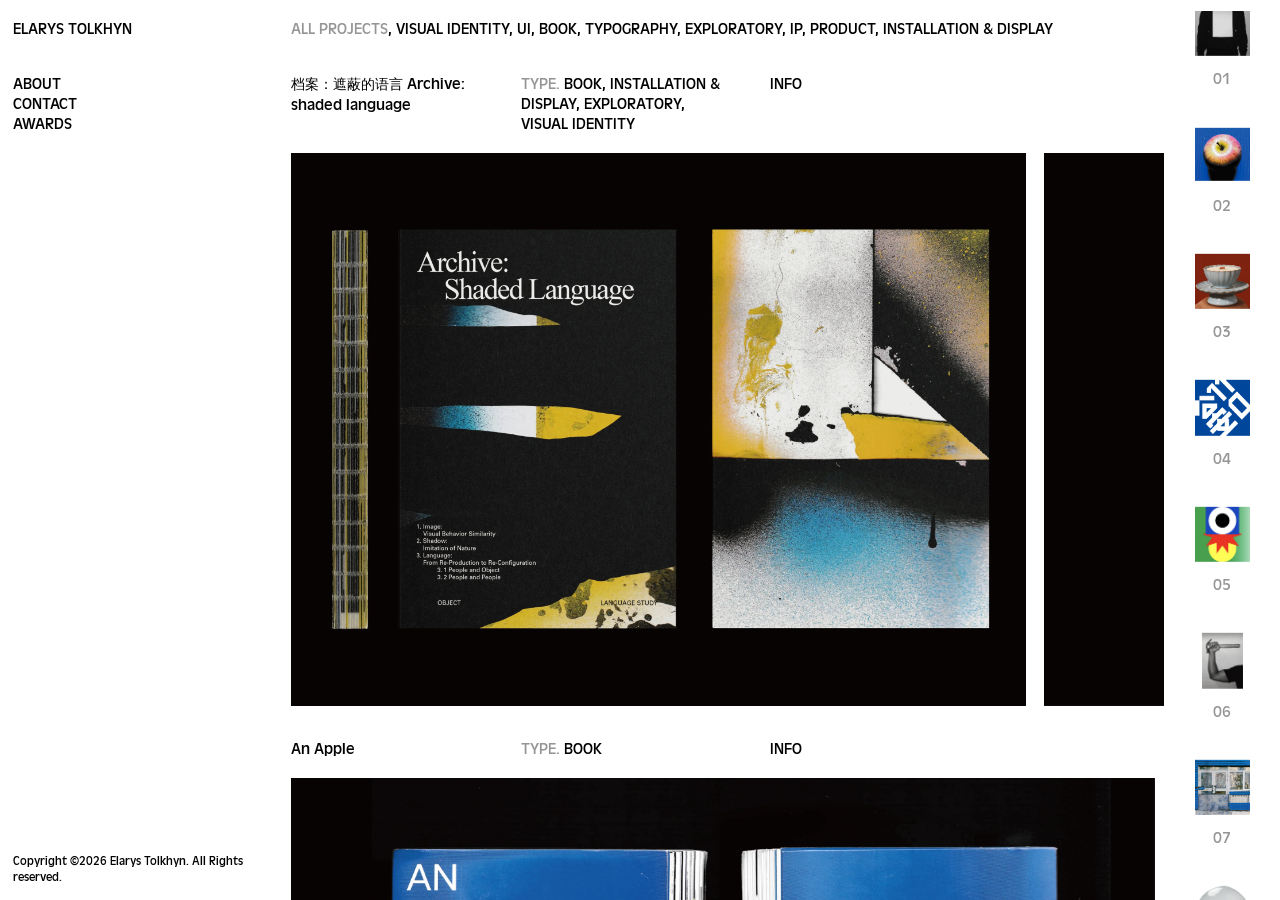
==== commit 7ee2504a: "Reorder works" ====
--- a/index.html
+++ b/index.html
@@ -1,4 +1,4 @@
-<!DOCTYPE html><html lang="en" class="h-full antialiased"><head><meta charSet="utf-8"/><meta name="viewport" content="width=device-width, initial-scale=1"/><link rel="stylesheet" href="/_next/static/chunks/1lgjs4myrdrqh.css" data-precedence="next"/><link rel="stylesheet" href="/_next/static/chunks/22r45i7cmhs_4.css" data-precedence="next"/><link rel="preload" as="script" fetchPriority="low" href="/_next/static/chunks/3l04zcqx63h3y.js"/><script src="/_next/static/chunks/41qfcvra0dvw4.js" async=""></script><script src="/_next/static/chunks/27t_qfc-3_lzs.js" async=""></script><script src="/_next/static/chunks/turbopack-204cpt9buc445.js" async=""></script><script src="/_next/static/chunks/3fntmmi971322.js" async=""></script><script src="/_next/static/chunks/2-dr2digc02bp.js" async=""></script><title>Elarys Tolkhyn</title><meta name="description" content="Elarys Tolkhyn — cross-media designer: UI/UX, book design, branding, and motion design."/><link rel="icon" href="/favicon.ico?favicon.2qs7753_qty8h.ico" sizes="32x32" type="image/x-icon"/><link rel="icon" href="/icon.png?icon.14ie00vih421c.png" sizes="256x256" type="image/png"/><script src="/_next/static/chunks/0cz1d0mv5g_q7.js" noModule=""></script></head><body class="h-full"><div hidden=""><!--$--><!--/$--></div><style>
+<!DOCTYPE html><html lang="en" class="h-full antialiased"><head><meta charSet="utf-8"/><meta name="viewport" content="width=device-width, initial-scale=1"/><link rel="stylesheet" href="/_next/static/chunks/1lgjs4myrdrqh.css" data-precedence="next"/><link rel="stylesheet" href="/_next/static/chunks/22r45i7cmhs_4.css" data-precedence="next"/><link rel="preload" as="script" fetchPriority="low" href="/_next/static/chunks/3l04zcqx63h3y.js"/><script src="/_next/static/chunks/41qfcvra0dvw4.js" async=""></script><script src="/_next/static/chunks/27t_qfc-3_lzs.js" async=""></script><script src="/_next/static/chunks/turbopack-204cpt9buc445.js" async=""></script><script src="/_next/static/chunks/3fntmmi971322.js" async=""></script><script src="/_next/static/chunks/32t-2jf-h99ig.js" async=""></script><title>Elarys Tolkhyn</title><meta name="description" content="Elarys Tolkhyn — cross-media designer: UI/UX, book design, branding, and motion design."/><link rel="icon" href="/favicon.ico?favicon.2qs7753_qty8h.ico" sizes="32x32" type="image/x-icon"/><link rel="icon" href="/icon.png?icon.14ie00vih421c.png" sizes="256x256" type="image/png"/><script src="/_next/static/chunks/0cz1d0mv5g_q7.js" noModule=""></script></head><body class="h-full"><div hidden=""><!--$--><!--/$--></div><style>
       @font-face {
         font-family: "AntiqueOli-Lig";
         src: url("sites/studiodpi-work-708a7940/root-8a5edab2/fonts/AntiqueOli-Lig.woff2") format("woff2");
@@ -9,4 +9,4 @@
         src: url("sites/studiodpi-work-708a7940/root-8a5edab2/fonts/AntiqueOli-Reg.woff2") format("woff2");
         font-display: swap;
       }
-    </style><main class="relative min-h-screen w-full bg-white"></main><!--$--><!--/$--><script src="/_next/static/chunks/3l04zcqx63h3y.js" id="_R_" async=""></script><script>(self.__next_f=self.__next_f||[]).push([0])</script><script>self.__next_f.push([1,"1:\"$Sreact.fragment\"\n2:I[39756,[\"/_next/static/chunks/3fntmmi971322.js\"],\"default\"]\n3:I[37457,[\"/_next/static/chunks/3fntmmi971322.js\"],\"default\"]\n4:I[25625,[\"/_next/static/chunks/3fntmmi971322.js\",\"/_next/static/chunks/2-dr2digc02bp.js\"],\"DpiApp\"]\n5:I[97367,[\"/_next/static/chunks/3fntmmi971322.js\"],\"OutletBoundary\"]\n6:\"$Sreact.suspense\"\n8:I[97367,[\"/_next/static/chunks/3fntmmi971322.js\"],\"ViewportBoundary\"]\na:I[97367,[\"/_next/static/chunks/3fntmmi971322.js\"],\"MetadataBoundary\"]\nc:I[68027,[\"/_next/static/chunks/3fntmmi971322.js\"],\"default\",1]\n:HL[\"/_next/static/chunks/1lgjs4myrdrqh.css\",\"style\"]\n:HL[\"/_next/static/chunks/22r45i7cmhs_4.css\",\"style\"]\n0:{\"P\":null,\"c\":[\"\",\"\"],\"q\":\"\",\"i\":false,\"f\":[[[\"\",{\"children\":[\"__PAGE__\",{},\"$undefined\",\"$undefined\",4608]},\"$undefined\",\"$undefined\",4624],[[\"$\",\"$1\",\"c\",{\"children\":[[[\"$\",\"link\",\"0\",{\"rel\":\"stylesheet\",\"href\":\"/_next/static/chunks/1lgjs4myrdrqh.css\",\"precedence\":\"next\",\"crossOrigin\":\"$undefined\",\"nonce\":\"$undefined\"}],[\"$\",\"script\",\"script-0\",{\"src\":\"/_next/static/chunks/3fntmmi971322.js\",\"async\":true,\"nonce\":\"$undefined\"}]],[\"$\",\"html\",null,{\"lang\":\"en\",\"className\":\"h-full antialiased\",\"children\":[\"$\",\"body\",null,{\"className\":\"h-full\",\"children\":[\"$\",\"$L2\",null,{\"parallelRouterKey\":\"children\",\"error\":\"$undefined\",\"errorStyles\":\"$undefined\",\"errorScripts\":\"$undefined\",\"template\":[\"$\",\"$L3\",null,{}],\"templateStyles\":\"$undefined\",\"templateScripts\":\"$undefined\",\"notFound\":[[[\"$\",\"title\",null,{\"children\":\"404: This page could not be found.\"}],[\"$\",\"div\",null,{\"style\":{\"fontFamily\":\"system-ui,\\\"Segoe UI\\\",Roboto,Helvetica,Arial,sans-serif,\\\"Apple Color Emoji\\\",\\\"Segoe UI Emoji\\\"\",\"height\":\"100vh\",\"textAlign\":\"center\",\"display\":\"flex\",\"flexDirection\":\"column\",\"alignItems\":\"center\",\"justifyContent\":\"center\"},\"children\":[\"$\",\"div\",null,{\"children\":[[\"$\",\"style\",null,{\"dangerouslySetInnerHTML\":{\"__html\":\"body{color:#000;background:#fff;margin:0}.next-error-h1{border-right:1px solid rgba(0,0,0,.3)}@media (prefers-color-scheme:dark){body{color:#fff;background:#000}.next-error-h1{border-right:1px solid rgba(255,255,255,.3)}}\"}}],[\"$\",\"h1\",null,{\"className\":\"next-error-h1\",\"style\":{\"display\":\"inline-block\",\"margin\":\"0 20px 0 0\",\"padding\":\"0 23px 0 0\",\"fontSize\":24,\"fontWeight\":500,\"verticalAlign\":\"top\",\"lineHeight\":\"49px\"},\"children\":404}],[\"$\",\"div\",null,{\"style\":{\"display\":\"inline-block\"},\"children\":[\"$\",\"h2\",null,{\"style\":{\"fontSize\":14,\"fontWeight\":400,\"lineHeight\":\"49px\",\"margin\":0},\"children\":\"This page could not be found.\"}]}]]}]}]],[]],\"forbidden\":\"$undefined\",\"unauthorized\":\"$undefined\"}]}]}]]}],{\"children\":[[\"$\",\"$1\",\"c\",{\"children\":[[\"$\",\"$L4\",null,{}],[[\"$\",\"link\",\"0\",{\"rel\":\"stylesheet\",\"href\":\"/_next/static/chunks/22r45i7cmhs_4.css\",\"precedence\":\"next\",\"crossOrigin\":\"$undefined\",\"nonce\":\"$undefined\"}],[\"$\",\"script\",\"script-0\",{\"src\":\"/_next/static/chunks/2-dr2digc02bp.js\",\"async\":true,\"nonce\":\"$undefined\"}]],[\"$\",\"$L5\",null,{\"children\":[\"$\",\"$6\",null,{\"name\":\"Next.MetadataOutlet\",\"children\":\"$@7\"}]}]]}],{},null,false,null]},null,false,null],[\"$\",\"$1\",\"h\",{\"children\":[null,[\"$\",\"$L8\",null,{\"children\":\"$L9\"}],[\"$\",\"div\",null,{\"hidden\":true,\"children\":[\"$\",\"$La\",null,{\"children\":[\"$\",\"$6\",null,{\"name\":\"Next.Metadata\",\"children\":\"$Lb\"}]}]}],null]}],false]],\"m\":\"$undefined\",\"G\":[\"$c\",[[\"$\",\"link\",\"0\",{\"rel\":\"stylesheet\",\"href\":\"/_next/static/chunks/1lgjs4myrdrqh.css\",\"precedence\":\"next\",\"crossOrigin\":\"$undefined\",\"nonce\":\"$undefined\"}]]],\"S\":true,\"h\":null,\"r\":\"$undefined\",\"s\":\"$undefined\",\"a\":\"$undefined\",\"l\":\"$undefined\",\"p\":\"$undefined\",\"d\":\"$undefined\",\"b\":\"l8V9WzVtTxgX5KHyaX-Y7\"}\n9:[[\"$\",\"meta\",\"0\",{\"charSet\":\"utf-8\"}],[\"$\",\"meta\",\"1\",{\"name\":\"viewport\",\"content\":\"width=device-width, initial-scale=1\"}]]\nd:I[27201,[\"/_next/static/chunks/3fntmmi971322.js\"],\"IconMark\"]\n7:null\nb:[[\"$\",\"title\",\"0\",{\"children\":\"Elarys Tolkhyn\"}],[\"$\",\"meta\",\"1\",{\"name\":\"description\",\"content\":\"Elarys Tolkhyn — cross-media designer: UI/UX, book design, branding, and motion design.\"}],[\"$\",\"link\",\"2\",{\"rel\":\"icon\",\"href\":\"/favicon.ico?favicon.2qs7753_qty8h.ico\",\"sizes\":\"32x32\",\"type\":\"image/x-icon\"}],[\"$\",\"link\",\"3\",{\"rel\":\"icon\",\"href\":\"/icon.png?icon.14ie00vih421c.png\",\"sizes\":\"256x256\",\"type\":\"image/png\"}],[\"$\",\"$Ld\",\"4\",{}]]\n"])</script></body></html>+    </style><main class="relative min-h-screen w-full bg-white"></main><!--$--><!--/$--><script src="/_next/static/chunks/3l04zcqx63h3y.js" id="_R_" async=""></script><script>(self.__next_f=self.__next_f||[]).push([0])</script><script>self.__next_f.push([1,"1:\"$Sreact.fragment\"\n2:I[39756,[\"/_next/static/chunks/3fntmmi971322.js\"],\"default\"]\n3:I[37457,[\"/_next/static/chunks/3fntmmi971322.js\"],\"default\"]\n4:I[25625,[\"/_next/static/chunks/3fntmmi971322.js\",\"/_next/static/chunks/32t-2jf-h99ig.js\"],\"DpiApp\"]\n5:I[97367,[\"/_next/static/chunks/3fntmmi971322.js\"],\"OutletBoundary\"]\n6:\"$Sreact.suspense\"\n8:I[97367,[\"/_next/static/chunks/3fntmmi971322.js\"],\"ViewportBoundary\"]\na:I[97367,[\"/_next/static/chunks/3fntmmi971322.js\"],\"MetadataBoundary\"]\nc:I[68027,[\"/_next/static/chunks/3fntmmi971322.js\"],\"default\",1]\n:HL[\"/_next/static/chunks/1lgjs4myrdrqh.css\",\"style\"]\n:HL[\"/_next/static/chunks/22r45i7cmhs_4.css\",\"style\"]\n0:{\"P\":null,\"c\":[\"\",\"\"],\"q\":\"\",\"i\":false,\"f\":[[[\"\",{\"children\":[\"__PAGE__\",{},\"$undefined\",\"$undefined\",4608]},\"$undefined\",\"$undefined\",4624],[[\"$\",\"$1\",\"c\",{\"children\":[[[\"$\",\"link\",\"0\",{\"rel\":\"stylesheet\",\"href\":\"/_next/static/chunks/1lgjs4myrdrqh.css\",\"precedence\":\"next\",\"crossOrigin\":\"$undefined\",\"nonce\":\"$undefined\"}],[\"$\",\"script\",\"script-0\",{\"src\":\"/_next/static/chunks/3fntmmi971322.js\",\"async\":true,\"nonce\":\"$undefined\"}]],[\"$\",\"html\",null,{\"lang\":\"en\",\"className\":\"h-full antialiased\",\"children\":[\"$\",\"body\",null,{\"className\":\"h-full\",\"children\":[\"$\",\"$L2\",null,{\"parallelRouterKey\":\"children\",\"error\":\"$undefined\",\"errorStyles\":\"$undefined\",\"errorScripts\":\"$undefined\",\"template\":[\"$\",\"$L3\",null,{}],\"templateStyles\":\"$undefined\",\"templateScripts\":\"$undefined\",\"notFound\":[[[\"$\",\"title\",null,{\"children\":\"404: This page could not be found.\"}],[\"$\",\"div\",null,{\"style\":{\"fontFamily\":\"system-ui,\\\"Segoe UI\\\",Roboto,Helvetica,Arial,sans-serif,\\\"Apple Color Emoji\\\",\\\"Segoe UI Emoji\\\"\",\"height\":\"100vh\",\"textAlign\":\"center\",\"display\":\"flex\",\"flexDirection\":\"column\",\"alignItems\":\"center\",\"justifyContent\":\"center\"},\"children\":[\"$\",\"div\",null,{\"children\":[[\"$\",\"style\",null,{\"dangerouslySetInnerHTML\":{\"__html\":\"body{color:#000;background:#fff;margin:0}.next-error-h1{border-right:1px solid rgba(0,0,0,.3)}@media (prefers-color-scheme:dark){body{color:#fff;background:#000}.next-error-h1{border-right:1px solid rgba(255,255,255,.3)}}\"}}],[\"$\",\"h1\",null,{\"className\":\"next-error-h1\",\"style\":{\"display\":\"inline-block\",\"margin\":\"0 20px 0 0\",\"padding\":\"0 23px 0 0\",\"fontSize\":24,\"fontWeight\":500,\"verticalAlign\":\"top\",\"lineHeight\":\"49px\"},\"children\":404}],[\"$\",\"div\",null,{\"style\":{\"display\":\"inline-block\"},\"children\":[\"$\",\"h2\",null,{\"style\":{\"fontSize\":14,\"fontWeight\":400,\"lineHeight\":\"49px\",\"margin\":0},\"children\":\"This page could not be found.\"}]}]]}]}]],[]],\"forbidden\":\"$undefined\",\"unauthorized\":\"$undefined\"}]}]}]]}],{\"children\":[[\"$\",\"$1\",\"c\",{\"children\":[[\"$\",\"$L4\",null,{}],[[\"$\",\"link\",\"0\",{\"rel\":\"stylesheet\",\"href\":\"/_next/static/chunks/22r45i7cmhs_4.css\",\"precedence\":\"next\",\"crossOrigin\":\"$undefined\",\"nonce\":\"$undefined\"}],[\"$\",\"script\",\"script-0\",{\"src\":\"/_next/static/chunks/32t-2jf-h99ig.js\",\"async\":true,\"nonce\":\"$undefined\"}]],[\"$\",\"$L5\",null,{\"children\":[\"$\",\"$6\",null,{\"name\":\"Next.MetadataOutlet\",\"children\":\"$@7\"}]}]]}],{},null,false,null]},null,false,null],[\"$\",\"$1\",\"h\",{\"children\":[null,[\"$\",\"$L8\",null,{\"children\":\"$L9\"}],[\"$\",\"div\",null,{\"hidden\":true,\"children\":[\"$\",\"$La\",null,{\"children\":[\"$\",\"$6\",null,{\"name\":\"Next.Metadata\",\"children\":\"$Lb\"}]}]}],null]}],false]],\"m\":\"$undefined\",\"G\":[\"$c\",[[\"$\",\"link\",\"0\",{\"rel\":\"stylesheet\",\"href\":\"/_next/static/chunks/1lgjs4myrdrqh.css\",\"precedence\":\"next\",\"crossOrigin\":\"$undefined\",\"nonce\":\"$undefined\"}]]],\"S\":true,\"h\":null,\"r\":\"$undefined\",\"s\":\"$undefined\",\"a\":\"$undefined\",\"l\":\"$undefined\",\"p\":\"$undefined\",\"d\":\"$undefined\",\"b\":\"9yiqLToz9x9ZQig4HTgrm\"}\n9:[[\"$\",\"meta\",\"0\",{\"charSet\":\"utf-8\"}],[\"$\",\"meta\",\"1\",{\"name\":\"viewport\",\"content\":\"width=device-width, initial-scale=1\"}]]\nd:I[27201,[\"/_next/static/chunks/3fntmmi971322.js\"],\"IconMark\"]\n7:null\nb:[[\"$\",\"title\",\"0\",{\"children\":\"Elarys Tolkhyn\"}],[\"$\",\"meta\",\"1\",{\"name\":\"description\",\"content\":\"Elarys Tolkhyn — cross-media designer: UI/UX, book design, branding, and motion design.\"}],[\"$\",\"link\",\"2\",{\"rel\":\"icon\",\"href\":\"/favicon.ico?favicon.2qs7753_qty8h.ico\",\"sizes\":\"32x32\",\"type\":\"image/x-icon\"}],[\"$\",\"link\",\"3\",{\"rel\":\"icon\",\"href\":\"/icon.png?icon.14ie00vih421c.png\",\"sizes\":\"256x256\",\"type\":\"image/png\"}],[\"$\",\"$Ld\",\"4\",{}]]\n"])</script></body></html>
